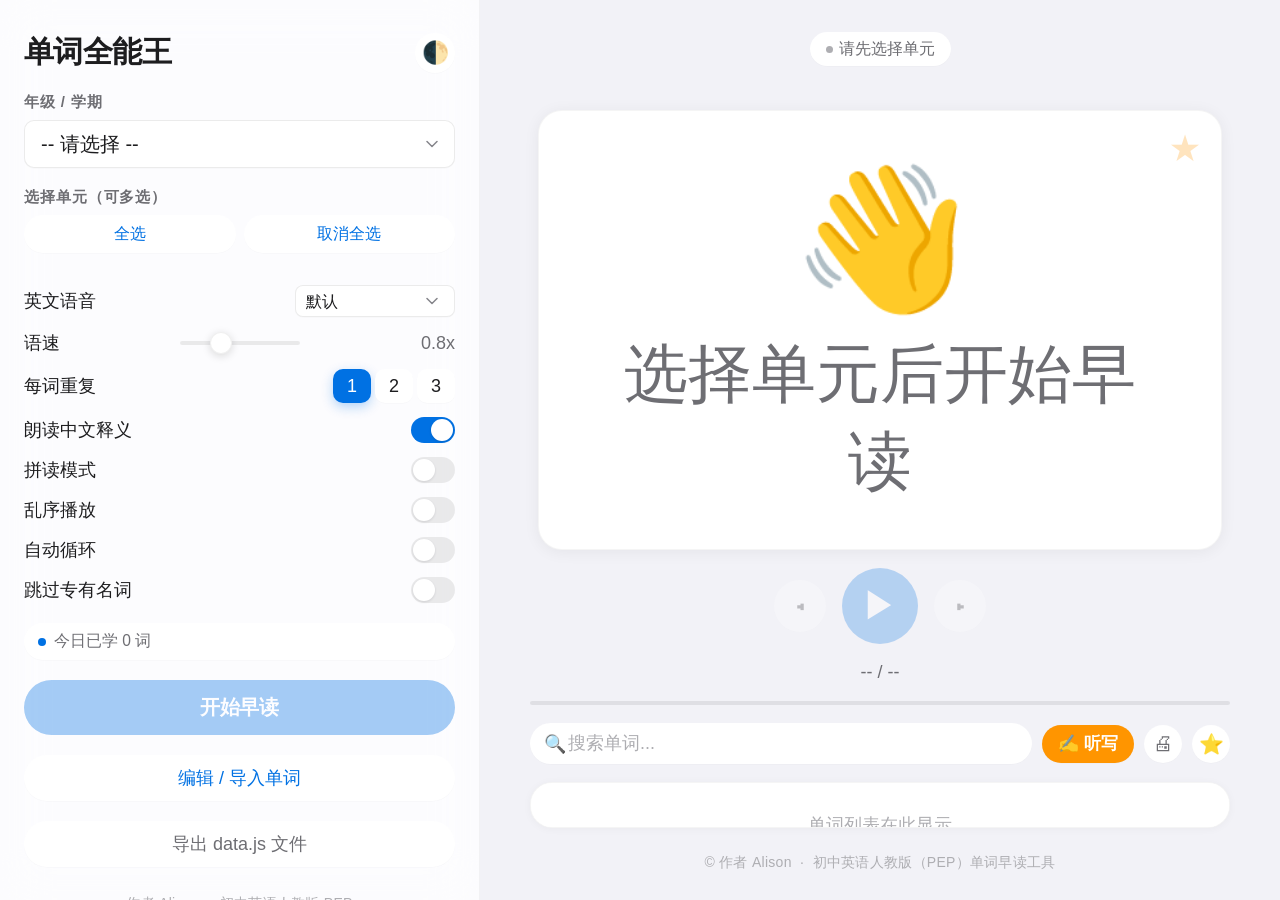
==== index.html @ 59ab0b5f "Rename to 初中英语单词全能王" ====
<!DOCTYPE html>
<html lang="zh-CN">
<head>
<meta charset="UTF-8">
<meta name="viewport" content="width=device-width, initial-scale=1.0">
<title>初中英语单词全能王</title>
<link rel="manifest" href="manifest.json">
<meta name="theme-color" content="#0071e3">
<style>
/* ===== Print Styles ===== */
@media print {
  body { background: #fff !important; font-size: 13px; }
  .sidebar, .controls, .toolbar, .progress-wrap, .progress-text,
  .badge, .hamburger, .toast, .overlay, .mobile-top, .app-footer,
  .card-star, .row-star, .word-phonetic, .unit-info, .prog-mini,
  .dictation-panel { display: none !important; }
  .app { display: block !important; }
  .main { padding: 0 !important; max-height: none !important; overflow-y: visible !important; display: block !important; }
  .word-card { box-shadow: none; border: 2px solid #000; max-width: 100%; padding: 16px 24px; margin-bottom: 10px; }
  .word-card .word-en { font-size: 1.6rem; }
  .word-card .word-zh { font-size: 1rem; }
  .word-list-panel { max-height: none !important; overflow-y: visible !important; box-shadow: none; border: 1px solid #ccc; }
  .word-row { break-inside: avoid; font-size: 0.75rem; padding: 3px 10px; }
}
:root {
  --bg: #f2f2f7;
  --surface: #ffffff;
  --glass: rgba(255,255,255,0.78);
  --text: #1d1d1f;
  --text-secondary: #6e6e73;
  --text-tertiary: #aeaeb2;
  --border: rgba(0,0,0,0.04);
  --border-strong: rgba(0,0,0,0.08);
  --primary: #0071e3;
  --primary-hover: #0066cc;
  --primary-light: #e8f2fd;
  --accent: #ff9500;
  --accent-light: #fff6e8;
  --success: #2ecc71;
  --danger: #ff3b30;
  --shadow-sm: 0 0.5px 1px rgba(0,0,0,0.03);
  --shadow: 0 1px 8px rgba(0,0,0,0.04);
  --shadow-lg: 0 2px 16px rgba(0,0,0,0.06);
  --radius: 22px;
  --radius-sm: 14px;
  --radius-xs: 10px;
  --transition: 0.3s cubic-bezier(0.25, 0, 0, 1);
}
body.dark {
  --bg: #000000;
  --surface: #1c1c1e;
  --glass: rgba(28,28,30,0.82);
  --text: #f5f5f7;
  --text-secondary: #98989d;
  --text-tertiary: #636366;
  --border: rgba(255,255,255,0.06);
  --border-strong: rgba(255,255,255,0.10);
  --primary: #0a84ff;
  --primary-hover: #409cff;
  --primary-light: #0a2840;
  --accent: #ff9f0a;
  --accent-light: #2e2010;
  --shadow-sm: 0 0.5px 1px rgba(0,0,0,0.3);
  --shadow: 0 1px 8px rgba(0,0,0,0.4);
  --shadow-lg: 0 2px 16px rgba(0,0,0,0.5);
}
* { box-sizing: border-box; margin: 0; padding: 0; }
html { font-size: 20px; }
body {
  font-family: -apple-system, BlinkMacSystemFont, "SF Pro Display", "SF Pro Text", "PingFang SC", "Microsoft YaHei", sans-serif;
  background: var(--bg); color: var(--text); min-height: 100vh;
  transition: background var(--transition), color var(--transition);
  -webkit-font-smoothing: antialiased;
}
.app { display: flex; min-height: 100vh; }
.sidebar {
  width: 480px; min-width: 480px;
  background: var(--glass);
  backdrop-filter: blur(24px) saturate(180%);
  -webkit-backdrop-filter: blur(24px) saturate(180%);
  border-right: 1px solid var(--border);
  display: flex; flex-direction: column;
  padding: 32px 24px; gap: 20px;
  overflow-y: auto; max-height: 100vh;
}
.main {
  flex: 1; display: flex; flex-direction: column;
  align-items: center; justify-content: flex-start;
  padding: 32px 40px 28px; gap: 18px;
  overflow-y: auto; max-height: 100vh;
}
.sidebar-header { display: flex; align-items: center; justify-content: space-between; }
.sidebar-header h1 { font-size: 1.5rem; font-weight: 700; letter-spacing: -0.02em; }
.header-btns { display: flex; gap: 8px; }
.icon-btn {
  width: 40px; height: 40px; border: none; border-radius: 50%;
  background: var(--surface); cursor: pointer; font-size: 1.1rem;
  display: flex; align-items: center; justify-content: center;
  transition: all var(--transition); box-shadow: var(--shadow-sm); color: var(--text);
}
.icon-btn:hover { background: var(--bg); transform: scale(1.05); }
.icon-btn:active { transform: scale(0.97); }
.form-group { display: flex; flex-direction: column; gap: 8px; }
.form-label {
  font-size: 0.75rem; font-weight: 600; color: var(--text-secondary);
  text-transform: uppercase; letter-spacing: 0.06em;
}
select {
  width: 100%; padding: 12px 16px; border: 1px solid var(--border-strong);
  border-radius: var(--radius-xs); background: var(--surface); color: var(--text);
  font-size: 1rem; cursor: pointer; transition: all var(--transition);
  appearance: none;
  background-image: url("data:image/svg+xml,%3Csvg width='12' height='8' viewBox='0 0 12 8' fill='none' xmlns='http://www.w3.org/2000/svg'%3E%3Cpath d='M1 1.5l5 5 5-5' stroke='%2386868b' stroke-width='1.5' stroke-linecap='round' stroke-linejoin='round'/%3E%3C/svg%3E");
  background-repeat: no-repeat; background-position: right 16px center;
  box-shadow: var(--shadow-sm);
}
select:focus { outline: none; border-color: var(--primary); box-shadow: 0 0 0 3px var(--primary-light); }
.unit-scroll { max-height: 320px; overflow-y: auto; }
.unit-list-v {
  display: flex; flex-direction: column; gap: 2px; padding: 2px 0;
}
.unit-row {
  display: flex; align-items: center; gap: 10px;
  padding: 9px 12px; border: none; border-radius: var(--radius-xs);
  background: transparent; color: var(--text); font-size: 0.84rem;
  cursor: pointer; transition: all var(--transition);
  user-select: none; line-height: 1.3;
}
.unit-row:hover { background: var(--primary-light); }
.unit-row.selected { background: var(--primary); color: #fff; }
.unit-row .unit-check {
  width: 20px; height: 20px; border-radius: 50%;
  border: 2px solid var(--border-strong); flex-shrink: 0;
  display: flex; align-items: center; justify-content: center;
  font-size: 0.65rem; transition: all var(--transition);
}
.unit-row.selected .unit-check { border-color: #fff; background: rgba(255,255,255,0.25); }
.unit-row .unit-title { flex: 1; line-height: 1.3; }
.unit-row .unit-word-count { font-size: 0.75rem; opacity: 0.6; flex-shrink: 0; white-space: nowrap; }
.chip-actions { display: flex; gap: 8px; }
.chip-actions button {
  flex: 1; padding: 8px 0; border: none; border-radius: 100px;
  background: var(--surface); color: var(--primary); font-size: 0.82rem; font-weight: 500;
  cursor: pointer; transition: all var(--transition); box-shadow: var(--shadow-sm);
}
.chip-actions button:hover { background: var(--primary); color: #fff; }
.settings { display: flex; flex-direction: column; gap: 14px; }
.setting-row { display: flex; align-items: center; justify-content: space-between; }
.setting-label { font-size: 0.9rem; color: var(--text); font-weight: 500; }
.setting-value { font-size: 0.9rem; color: var(--text-secondary); min-width: 32px; text-align: center; }
input[type="range"] {
  -webkit-appearance: none; width: 120px; height: 4px;
  border-radius: 2px; background: var(--border-strong); outline: none;
}
input[type="range"]::-webkit-slider-thumb {
  -webkit-appearance: none; width: 22px; height: 22px; border-radius: 50%;
  background: #fff; cursor: pointer; box-shadow: 0 2px 8px rgba(0,0,0,0.15);
  border: 1px solid rgba(0,0,0,0.06);
}
.toggle-switch { position: relative; width: 44px; height: 26px; flex-shrink: 0; }
.toggle-switch input { opacity: 0; width: 0; height: 0; }
.toggle-slider {
  position: absolute; inset: 0; background: var(--border-strong);
  border-radius: 26px; cursor: pointer; transition: all var(--transition);
}
.toggle-slider::before {
  content: ''; position: absolute; width: 22px; height: 22px; left: 2px; top: 2px;
  background: #fff; border-radius: 50%; transition: all var(--transition);
  box-shadow: 0 1px 3px rgba(0,0,0,0.12);
}
.toggle-switch input:checked + .toggle-slider { background: var(--primary); }
.toggle-switch input:checked + .toggle-slider::before { transform: translateX(18px); }
.repeat-btns { display: flex; gap: 4px; }
.repeat-btns button {
  width: 38px; height: 34px; border: none; border-radius: var(--radius-xs);
  background: var(--surface); color: var(--text); font-size: 0.9rem; font-weight: 500;
  cursor: pointer; transition: all var(--transition); box-shadow: var(--shadow-sm);
}
.repeat-btns button.active { background: var(--primary); color: #fff; box-shadow: 0 4px 12px rgba(0,113,227,0.3); }

.btn-primary {
  width: 100%; padding: 14px 24px; border: none; border-radius: 100px;
  background: var(--primary); color: #fff; font-size: 1rem; font-weight: 600;
  cursor: pointer; transition: all var(--transition); letter-spacing: -0.01em;
}
.btn-primary:hover { background: var(--primary-hover); transform: translateY(-1px); box-shadow: 0 8px 24px rgba(0,113,227,0.3); }
.btn-primary:active { transform: scale(0.98); }
.btn-primary:disabled { opacity: 0.35; cursor: not-allowed; transform: none; box-shadow: none; }
.btn-primary.stop { background: var(--danger); }

.btn-ghost {
  width: 100%; padding: 11px 16px; border: none; border-radius: 100px;
  background: var(--surface); color: var(--primary); font-size: 0.9rem; font-weight: 500;
  cursor: pointer; transition: all var(--transition); box-shadow: var(--shadow-sm);
}
.btn-ghost:hover { background: var(--primary); color: #fff; }

/* ===== Toolbar ===== */
.toolbar {
  width: 100%; max-width: 700px;
  display: flex; gap: 10px; align-items: center;
}
.search-wrap {
  flex: 1; position: relative;
}
.search-wrap input {
  width: 100%; padding: 10px 16px 10px 38px;
  border: none; border-radius: 100px;
  background: var(--surface); color: var(--text); font-size: 0.9rem;
  box-shadow: var(--shadow-sm);
  transition: all var(--transition);
}
.search-wrap input:focus { outline: none; box-shadow: 0 0 0 4px rgba(0,113,227,0.1); }
.search-wrap input::placeholder { color: var(--text-tertiary); }
.search-icon {
  position: absolute; left: 14px; top: 50%; transform: translateY(-50%);
  color: var(--text-tertiary); pointer-events: none; font-size: 0.9rem;
}
.tool-btn {
  width: 38px; height: 38px; border: none; border-radius: 50%;
  background: var(--surface); cursor: pointer; font-size: 1rem;
  display: flex; align-items: center; justify-content: center;
  transition: all var(--transition); box-shadow: var(--shadow-sm); color: var(--text-secondary);
  flex-shrink: 0; position: relative;
}
.tool-btn:hover { color: var(--primary); transform: scale(1.05); }
.tool-btn.active { background: var(--primary); color: #fff; }
.dict-btn-main {
  width: auto !important; padding: 0 16px !important;
  border-radius: 20px !important; font-size: 0.85rem !important;
  font-weight: 600 !important; gap: 4px;
  background: var(--accent) !important; color: #fff !important;
}
.dict-btn-main:hover { opacity: 0.85; transform: scale(1.05); }
.tool-btn .fav-count {
  position: absolute; top: -4px; right: -4px;
  background: var(--accent); color: #fff; font-size: 0.55rem; font-weight: 700;
  width: 16px; height: 16px; border-radius: 50%;
  display: flex; align-items: center; justify-content: center;
}

/* ===== Badge ===== */
.badge {
  display: inline-flex; align-items: center; gap: 6px;
  padding: 6px 16px; border-radius: 100px;
  background: var(--surface); color: var(--text-secondary);
  font-size: 0.82rem; font-weight: 500; box-shadow: var(--shadow-sm);
}
.badge .dot { width: 7px; height: 7px; border-radius: 50%; background: var(--success); }

/* ===== Unit Info ===== */
.unit-info {
  font-size: 0.9rem; color: var(--text-secondary); font-weight: 500;
  text-align: center; padding: 4px 0;
}

/* ===== Progress ===== */
.prog-mini {
  display: flex; align-items: center; gap: 8px; padding: 8px 14px;
  background: var(--surface); border-radius: 100px;
  font-size: 0.78rem; color: var(--text-secondary);
  box-shadow: var(--shadow-sm);
}
.prog-mini .prog-dot { width: 8px; height: 8px; border-radius: 50%; background: var(--primary); flex-shrink: 0; }

/* ===== Dictation ===== */
.dictation-panel { display: none; width: 100%; max-width: 700px; background: var(--surface); border-radius: var(--radius); padding: 24px; box-shadow: var(--shadow); border: 1px solid var(--border); }
.dictation-panel.show { display: block; }
.dict-controls { display: flex; flex-direction: column; gap: 10px; margin-bottom: 14px; }
.dict-ctl-row { display: flex; align-items: center; justify-content: space-between; }
.dict-ctl-row span { font-size: 0.95rem; color: var(--text-secondary); }
.dict-num-btns { display: flex; gap: 4px; }
.dict-num-btns button { padding: 8px 18px; border: 1px solid var(--border-strong); border-radius: 20px; background: var(--surface); color: var(--text); font-size: 0.9rem; cursor: pointer; transition: all var(--transition); }
.dict-num-btns button.active { background: var(--primary); color: #fff; border-color: var(--primary); }
.dict-grid { display: flex; flex-wrap: wrap; gap: 8px; justify-content: center; margin: 12px 0; }
.dict-num { width: 52px; height: 52px; border-radius: 50%; background: var(--bg); display: flex; align-items: center; justify-content: center; font-size: 1.1rem; font-weight: 700; color: var(--text-secondary); border: 2px solid var(--border-strong); transition: all 0.3s ease; }
.dict-num.playing { border-color: var(--primary); background: var(--primary-light); color: var(--primary); animation: dictPulse 1s infinite; }
@keyframes dictPulse { 0%,100% { transform: scale(1); } 50% { transform: scale(1.12); } }
.dict-num.done { border-color: var(--success); background: #e8f5e9; color: var(--success); }
.dict-answers { margin-top: 12px; text-align: left; }
.dict-answers h4 { font-size: 1.5rem; margin-bottom: 10px; }
.dict-answer-row { display: flex; align-items: center; gap: 16px; padding: 12px 0; border-bottom: 1px solid var(--border); }
.dict-answer-row .num { color: var(--text-secondary); font-weight: 700; width: 50px; font-size: 1.4rem; }
.dict-answer-row .en { flex: 1; font-weight: 700; font-size: 1.8rem; }
.dict-answer-row .zh { color: var(--text-secondary); font-size: 1.4rem; }
.dict-answer-row .cnt { font-size: 0.85rem; color: var(--text-tertiary); }

/* ===== Word Card ===== */
.word-card {
  background: var(--surface); border-radius: 24px;
  padding: 44px 56px; text-align: center;
  box-shadow: var(--shadow-lg);
  transition: all 0.35s cubic-bezier(0.25,0.1,0.25,1);
  min-width: 340px; max-width: 95%; width: fit-content; width: -moz-fit-content;
  border: 1px solid var(--border); position: relative;
  margin: 0 auto;
}
.word-card.active { border-color: var(--primary); box-shadow: 0 0 0 12px var(--primary-light),var(--shadow-lg); }
.word-card .word-en {
  font-size: clamp(3.5rem,12vw,7rem); font-weight: 700;
  color: var(--text); letter-spacing: -0.02em; line-height: 1.2;
  overflow-wrap: break-word; word-break: break-word;
}
.word-card .word-phonetic {
  font-size: 1.3rem; color: var(--text-tertiary);
  margin-top: 4px; font-weight: 400;
  transition: all 0.3s ease;
}
.word-card .word-zh {
  font-size: clamp(1.8rem,6vw,3.2rem); color: var(--text-secondary);
  margin-top: 8px; font-weight: 400;
  transition: all 0.3s ease;
}
.word-card .word-zh.hidden-zh { color: transparent; background: var(--border-strong); border-radius: 12px; user-select: none; cursor: pointer; min-width: 3em; display: inline-block; }
.word-card .card-star {
  position: absolute; top: 16px; right: 20px;
  background: none; border: none; font-size: 1.6rem; cursor: pointer;
  transition: all var(--transition); opacity: 0.25; color: var(--accent);
}
.word-card .card-star:hover { opacity: 0.7; transform: scale(1.15); }
.word-card .card-star.faved { opacity: 1; }

/* ===== Controls ===== */
.controls { display: flex; align-items: center; gap: 16px; }
.ctrl-btn {
  width: 52px; height: 52px; border: none; border-radius: 50%;
  background: var(--surface); color: var(--text); font-size: 1.3rem;
  cursor: pointer; display: flex; align-items: center; justify-content: center;
  transition: all var(--transition); box-shadow: var(--shadow);
}
.ctrl-btn:hover { transform: scale(1.06); box-shadow: var(--shadow-lg); }
.ctrl-btn:active { transform: scale(0.95); }
.ctrl-btn.play-btn {
  width: 76px; height: 76px; font-size: 1.8rem;
  background: var(--primary); color: #fff;
}
.ctrl-btn.play-btn:hover { background: var(--primary-hover); }
.ctrl-btn.play-btn.pause { background: var(--accent); }
.ctrl-btn:disabled { opacity: 0.25; cursor: not-allowed; transform: none; box-shadow: var(--shadow-sm); }
.progress-text { font-size: 0.9rem; color: var(--text-secondary); font-weight: 500; }

.progress-wrap { width: 100%; max-width: 700px; }
.progress-track { width: 100%; height: 4px; background: var(--border-strong); border-radius: 2px; overflow: hidden; }
.progress-fill { height: 100%; background: var(--primary); border-radius: 2px; transition: width 0.3s ease; }

/* ===== Word List ===== */
.word-list-panel {
  width: 100%; max-width: 700px; max-height: 300px; overflow-y: auto;
  background: var(--surface); border-radius: var(--radius);
  padding: 6px 0; box-shadow: var(--shadow); border: 1px solid var(--border);
}
.word-list-panel::-webkit-scrollbar { width: 5px; }
.word-list-panel::-webkit-scrollbar-thumb { background: var(--border-strong); border-radius: 3px; }
.word-row {
  display: flex; align-items: center; gap: 8px;
  padding: 9px 16px; margin: 1px 8px;
  cursor: pointer; border-radius: var(--radius-xs);
  transition: all 0.15s ease; font-size: 0.95rem;
}
.word-row:hover { background: rgba(0,113,227,0.04); }
.word-row.current { background: var(--accent-light); font-weight: 600; }
.word-row.played { color: var(--success); }
.word-row .idx { color: var(--text-tertiary); font-size: 0.78rem; width: 26px; flex-shrink: 0; font-weight: 500; }
.word-row .wen { flex: 1; font-size: 1rem; }
.word-row .wzh { color: var(--text-secondary); font-size: 0.85rem; transition: all 0.2s ease; }
.word-row .wzh.zh-hidden { color: transparent; background: var(--border-strong); border-radius: 8px; user-select: none; min-width: 2em; }
.word-row .row-star {
  background: none; border: none; font-size: 0.95rem; cursor: pointer;
  transition: all var(--transition); opacity: 0.15; color: var(--accent);
  flex-shrink: 0; padding: 2px;
}
.word-row .row-star:hover { opacity: 0.7; transform: scale(1.2); }
.word-row .row-star.faved { opacity: 1; }
.empty-state { color: var(--text-tertiary); text-align: center; padding: 24px; font-size: 0.9rem; }

/* ===== Footer ===== */
.app-footer { text-align: center; padding: 8px 0 0; font-size: 0.7rem; color: var(--text-tertiary); letter-spacing: 0.02em; }
.app-footer a { color: var(--primary); text-decoration: none; }

/* ===== Modal ===== */
.modal-overlay {
  display: none; position: fixed; inset: 0;
  background: rgba(0,0,0,0.35); backdrop-filter: blur(8px);
  -webkit-backdrop-filter: blur(8px); z-index: 200;
  align-items: center; justify-content: center;
}
.modal-overlay.show { display: flex; }
.modal-box {
  background: var(--surface); border-radius: 24px; padding: 36px;
  width: 92%; max-width: 600px; max-height: 85vh;
  display: flex; flex-direction: column; gap: 20px;
  box-shadow: 0 24px 80px rgba(0,0,0,0.15); overflow-y: auto;
  border: 1px solid var(--border);
}
.modal-box h2 { font-size: 1.3rem; font-weight: 700; letter-spacing: -0.01em; }
.modal-box .hint { font-size: 0.85rem; color: var(--text-secondary); line-height: 1.7; background: var(--bg); padding: 14px 18px; border-radius: var(--radius-sm); }
.modal-box .hint code { background: var(--surface); padding: 2px 8px; border-radius: 6px; font-size: 0.85rem; font-family: "SF Mono","Consolas",monospace; }
.modal-box textarea {
  width: 100%; min-height: 200px; padding: 16px;
  border: 1px solid var(--border-strong); border-radius: var(--radius-sm);
  background: var(--bg); color: var(--text); font-size: 1rem;
  font-family: "SF Mono","Consolas",monospace; line-height: 1.8; resize: vertical;
}
.modal-box textarea:focus { outline: none; border-color: var(--primary); box-shadow: 0 0 0 4px rgba(0,113,227,0.08); }
.modal-actions { display: flex; gap: 10px; justify-content: flex-end; }
.modal-actions button {
  padding: 10px 20px; border: none; border-radius: 100px;
  background: var(--surface); color: var(--text); font-size: 0.9rem; font-weight: 500;
  cursor: pointer; transition: all var(--transition); box-shadow: var(--shadow-sm);
}
.modal-actions button:hover { background: var(--bg); }
.modal-actions button.primary { background: var(--primary); color: #fff; }
.modal-actions button.primary:hover { background: var(--primary-hover); }
.modal-actions button.danger { color: var(--danger); }
.modal-actions button.danger:hover { background: #fff0ef; }

.toast {
  position: fixed; bottom: 44px; left: 50%; transform: translateX(-50%);
  padding: 12px 28px; background: var(--text); color: var(--bg);
  border-radius: 100px; font-size: 0.92rem; font-weight: 500;
  opacity: 0; pointer-events: none; transition: opacity 0.35s ease;
  z-index: 300; box-shadow: 0 8px 32px rgba(0,0,0,0.18);
}
.toast.show { opacity: 1; }

/* ===== Mobile ===== */
.mobile-top { display: none; padding: 12px 16px; align-items: center; justify-content: space-between; background: var(--glass); backdrop-filter: blur(20px); -webkit-backdrop-filter: blur(20px); border-bottom: 1px solid var(--border); position: sticky; top: 0; z-index: 60; }
.mobile-top h1 { font-size: 1.2rem; font-weight: 700; }
.hamburger { width: 44px; height: 44px; border: none; border-radius: 50%; background: var(--surface); font-size: 1.3rem; cursor: pointer; align-items: center; justify-content: center; box-shadow: var(--shadow-sm); display: none; }
.overlay { display: none; position: fixed; inset: 0; background: rgba(0,0,0,0.3); z-index: 50; }
.overlay.show { display: block; }

@media (max-width: 1024px) {
  html { font-size: 16px; }
  .app { flex-direction: column; }
  .sidebar { position: fixed !important; left: -105% !important; top: 0; bottom: 0; z-index: 100; width: 300px; min-width: 300px; transition: left 0.35s cubic-bezier(0.25,0.1,0.25,1); box-shadow: var(--shadow-lg); overflow-y: auto; }
  .sidebar.open { left: 0 !important; }
  .mobile-top { display: flex !important; }
  .hamburger { display: flex !important; }
  .main { padding: 10px 8px 16px; gap: 8px; max-height: none; overflow-y: visible; width: 100%; }
  .unit-scroll { max-height: 180px; }
  .word-card { padding: 20px 16px; border-radius: 16px; min-width: auto; max-width: 100%; }
  .word-card .word-en { font-size: clamp(2.2rem,10vw,3.5rem); }
  .word-card .word-phonetic { font-size: 0.9rem; }
  .word-card .word-zh { font-size: clamp(1rem,5vw,1.5rem); }
  .word-list-panel { max-height: 160px; }
  .controls { gap: 10px; }
  .ctrl-btn.play-btn { width: 52px; height: 52px; font-size: 1.3rem; }
  .ctrl-btn { width: 38px; height: 38px; font-size: 1rem; }
  .toolbar { flex-wrap: wrap; gap: 6px; }
  .search-wrap { flex: 1 1 100%; }
  .dict-btn-main { font-size: 0.75rem !important; padding: 0 10px !important; }
  .dictation-panel { padding: 16px; }
  .dict-ctl-row { flex-wrap: wrap; gap: 6px; }
  .dict-answer-row { font-size: 0.95rem; padding: 8px 0; }
  .dict-answer-row .en { font-size: 1.1rem; }
  .dict-answer-row .zh { font-size: 0.9rem; }
  .unit-info { font-size: 0.75rem; }
  .prog-mini { font-size: 0.75rem; }
}
</style>
</head>
<body>

<div class="app">
  <div class="mobile-top"><button class="hamburger" id="hamburger">☰</button><h1>单词全能王</h1><div class="header-btns"><button class="icon-btn" id="themeBtnM" title="主题">🌓</button></div></div>
  <div class="overlay" id="overlay"></div>

  <!-- ===== Sidebar ===== -->
  <aside class="sidebar" id="sidebar">
    <div class="sidebar-header"><h1>单词全能王</h1><div class="header-btns"><button class="icon-btn" id="themeBtn" title="深色/浅色">🌓</button></div></div>

    <div class="form-group">
      <span class="form-label">年级 / 学期</span>
      <select id="gradeSelect"><option value="">-- 请选择 --</option></select>
    </div>

    <div class="form-group">
      <span class="form-label">选择单元（可多选）</span>
      <div class="chip-actions"><button id="btnSelectAll">全选</button><button id="btnDeselectAll">取消全选</button></div>
      <div class="unit-scroll"><div class="unit-list-v" id="unitList"></div></div>
    </div>

    <div class="settings">
      <div class="setting-row"><span class="setting-label">英文语音</span><select id="voiceSelect" style="width:160px;padding:6px 10px;font-size:0.82rem;border-radius:8px;"><option value="">默认</option></select></div>
      <div class="setting-row"><span class="setting-label">语速</span><input type="range" id="speedSlider" min="0.5" max="1.5" step="0.1" value="0.8"><span class="setting-value" id="speedLabel">0.8x</span></div>
      <div class="setting-row"><span class="setting-label">每词重复</span><div class="repeat-btns"><button data-r="1" class="active">1</button><button data-r="2">2</button><button data-r="3">3</button></div></div>
      <div class="setting-row"><span class="setting-label">朗读中文释义</span><label class="toggle-switch"><input type="checkbox" id="speakChinese" checked><span class="toggle-slider"></span></label></div>
      <div class="setting-row"><span class="setting-label">拼读模式</span><label class="toggle-switch"><input type="checkbox" id="spellMode"><span class="toggle-slider"></span></label></div>
      <div class="setting-row"><span class="setting-label">乱序播放</span><label class="toggle-switch"><input type="checkbox" id="shuffleMode"><span class="toggle-slider"></span></label></div>
      <div class="setting-row"><span class="setting-label">自动循环</span><label class="toggle-switch"><input type="checkbox" id="autoLoop"><span class="toggle-slider"></span></label></div>
      <div class="setting-row"><span class="setting-label">跳过专有名词</span><label class="toggle-switch"><input type="checkbox" id="skipProper"><span class="toggle-slider"></span></label></div>
    </div>

    <div class="prog-mini" id="progMini">
      <span class="prog-dot"></span>
      <span id="progMiniText">今日已学 0 词</span>
    </div>

    <button class="btn-primary" id="btnStart" disabled>开始早读</button>
    <button class="btn-ghost" id="btnImport">编辑 / 导入单词</button>
    <button class="btn-ghost" id="btnExport" style="color:var(--text-secondary)">导出 data.js 文件</button>
    <div class="app-footer">作者 Alison &nbsp;·&nbsp; 初中英语人教版 PEP</div>
  </aside>

  <!-- ===== Main ===== -->
  <main class="main">
    <div class="badge" id="wordCountBadge"><span class="dot" style="background:var(--text-tertiary)"></span> 请先选择单元</div>

    <div class="unit-info" id="unitInfo"></div>

    <div class="word-card" id="wordCard">
      <button class="card-star" id="cardStar" title="收藏">&#9733;</button>
      <div class="word-en">👋</div>
      <div class="word-phonetic" id="wordPhonetic"></div>
      <div class="word-zh" id="wordZh">选择单元后开始早读</div>
    </div>

    <div class="controls">
      <button class="ctrl-btn" id="btnPrev" disabled title="上一个 (←)">◂</button>
      <button class="ctrl-btn play-btn" id="btnPlay" disabled title="播放/暂停 (空格)">▶</button>
      <button class="ctrl-btn" id="btnNext" disabled title="下一个 (→)">▸</button>
    </div>

    <div class="progress-text" id="progressText">-- / --</div>
    <div class="progress-wrap"><div class="progress-track"><div class="progress-fill" id="progressBar" style="width:0%"></div></div></div>

    <!-- Toolbar -->
    <div class="toolbar">
      <div class="search-wrap">
        <span class="search-icon">🔍</span>
        <input type="text" id="searchInput" placeholder="搜索单词...">
      </div>
      <button class="tool-btn dict-btn-main" id="btnDictation" title="听写模式">✍️ 听写</button>
      <button class="tool-btn" id="btnPrint" title="打印单词表">🖨</button>
      <button class="tool-btn" id="btnFavFilter" title="只看收藏"><span>⭐</span><span class="fav-count" id="favCountBadge" style="display:none">0</span></button>
    </div>

    <div class="word-list-panel" id="wordListPanel">
      <div class="empty-state">单词列表在此显示</div>
    </div>

    <div class="dictation-panel" id="dictationPanel">
      <div style="display:flex;align-items:center;justify-content:space-between;margin-bottom:14px">
        <h3 style="margin:0">✍️ 听写模式</h3>
        <button class="icon-btn" id="btnDictClose" title="关闭" style="width:32px;height:32px;font-size:0.9rem">✕</button>
      </div>
      <div class="dict-controls">
        <div class="dict-ctl-row">
          <span>单词数量</span>
          <div class="dict-num-btns">
            <button data-n="10">10</button>
            <button data-n="15" class="active">15</button>
            <button data-n="20">20</button>
          </div>
        </div>
        <div class="dict-ctl-row">
          <span>选词模式</span>
          <div class="dict-num-btns">
            <button data-mode="seq">按顺序</button>
            <button data-mode="random" class="active">随机</button>
          </div>
        </div>
        <div class="dict-ctl-row">
          <label style="display:flex;align-items:center;gap:8px;cursor:pointer;font-size:0.95rem">
            <input type="checkbox" id="dictStarOnly" style="width:18px;height:18px">
            <span>只听取星标单词</span>
          </label>
          <label style="display:flex;align-items:center;gap:8px;cursor:pointer;font-size:0.95rem">
            <input type="checkbox" id="dictPhraseOnly" style="width:18px;height:18px">
            <span>只听写短语（跳过单词和专有名词）</span>
          </label>
        </div>
      </div>
      <p style="color:var(--text-secondary);font-size:1rem;text-align:center" id="dictStatus">准备听写，随机抽取 15 个单词</p>
      <div class="dict-grid" id="dictGrid"></div>
      <div class="dict-answers" id="dictAnswers" style="display:none"></div>
      <div style="margin-top:14px;display:flex;gap:10px;justify-content:center">
        <button class="btn-primary" id="btnDictStart" style="width:auto;padding:10px 32px">开始听写</button>
        <button class="btn-ghost" id="btnDictReveal" style="width:auto;display:none">显示答案</button>
      </div>
    </div>

    <div class="app-footer">&copy; 作者 Alison &nbsp;·&nbsp; 初中英语人教版（PEP）单词早读工具</div>
  </main>
</div>

<!-- Import Modal -->
<div class="modal-overlay" id="importModalOverlay">
  <div class="modal-box">
    <h2>✏️ 编辑 / 导入单词</h2>
    <div class="form-group"><span class="form-label">目标单元</span><select id="importUnitSelect"><option value="">-- 请先选择年级 --</option></select></div>
    <div class="hint">每行一个单词，格式：<code>英文 | 中文</code><br>支持 Tab 分隔（从 Excel 直接粘贴）</div>
    <textarea id="importTextarea" placeholder="apple | 苹果&#10;book | 书&#10;cat | 猫"></textarea>
    <div class="modal-actions">
      <button class="danger" id="btnImportClear">清空本单元</button>
      <div style="flex:1"></div>
      <button id="btnImportExport">导出 data.js</button>
      <button id="btnImportCancel">取消</button>
      <button class="primary" id="btnImportSave">保存</button>
    </div>
  </div>
</div>

<div class="toast" id="toast"></div>

<script>
// ============================================================
//  初中英语人教版（2024新版PEP）单词数据
//  七年级上/下 + 八年级上/下 + 九年级上/下 = 2024-2026新版教材
//  部分单元的单词仍需根据教材补充完善
// ============================================================

const VOCAB_DATA = {

  // ========== 七年级上（2024新版）==========
  "七年级上": {
    "Starter Unit 1": {
      title: "Starter Unit 1 Hello!",
      words: [
        { en: "hello", zh: "你好；喂", phonetic: "/hʌlˈoʊ/" },
        { en: "how", zh: "怎样；如何", phonetic: "/hˈaʊ/" },
        { en: "do", zh: "用于构成否定句和疑问句；做；干", phonetic: "/dˈuː/" },
        { en: "you", zh: "你；您；你们", phonetic: "/jˈuː/" },
        { en: "people", zh: "人；人们", phonetic: "/pˈiːpʌl/" },
        { en: "hi", zh: "嗨；喂", phonetic: "/hˈaɪ/" },
        { en: "good", zh: "好的", phonetic: "/ɡˈʊd/" },
        { en: "morning", zh: "早晨；上午", phonetic: "/mˈɔːɹnɪŋ/" },
        { en: "and", zh: "和；又", phonetic: "/ʌnd/" },
        { en: "Ms", zh: "（用于女子的姓氏或姓名前，不指明婚否）女士", phonetic: "/mˈɪz/" },
        { en: "class", zh: "班级；课", phonetic: "/klˈæs/" },
        { en: "my", zh: "我的", phonetic: "/mˈaɪ/" },
        { en: "name", zh: "名字；名称", phonetic: "/nˈeɪm/" },
        { en: "is", zh: "是", phonetic: "/ˈɪz/" },
        { en: "over", zh: "结束的；在或到某处；在……上面", phonetic: "/ˈoʊvɜːr/" },
        { en: "are", zh: "是", phonetic: "/ˈɑːɹ/" },
        { en: "nice", zh: "令人愉快的；宜人的", phonetic: "/nˈaɪs/" },
        { en: "to", zh: "常用于原形动词之前，表示该动词为不定式；朝；至", phonetic: "/tˈuː/" },
        { en: "meet", zh: "遇见；相逢", phonetic: "/mˈiːt/" },
        { en: "may", zh: "可以；可能", phonetic: "/mˈeɪ/" },
        { en: "I", zh: "我", phonetic: "/ˈaɪ/" },
        { en: "have", zh: "有", phonetic: "/hˈæv/" },
        { en: "can", zh: "能；会", phonetic: "/kˈæn/" },
        { en: "call", zh: "把……叫做；（给……）打电话；呼唤", phonetic: "/kˈɔːl/" },
        { en: "me", zh: "（I的宾格）我", phonetic: "/mˈiː/" },
        { en: "too", zh: "也；又；太", phonetic: "/tˈuː/" },
        { en: "am", zh: "是", phonetic: "/ˈæm/" },
        { en: "fine", zh: "健康的；美好的", phonetic: "/fˈaɪn/" },
        { en: "thank", zh: "感谢；谢谢", phonetic: "/θˈæŋk/" },
        { en: "great", zh: "美妙的；伟大的", phonetic: "/ɡɹˈeɪt/" },
        { en: "that", zh: "那；那个", phonetic: "/ðˈæt/" },
        { en: "the", zh: "指已提到或易领会到的人或事物", phonetic: "/ðʌ/" },
        { en: "goodbye", zh: "再见；再会", phonetic: "/ɡˌʊdbˈaɪ/" },
        { en: "what", zh: "什么", phonetic: "/wˈʌt/" },
        { en: "your", zh: "你的；您的；你们的", phonetic: "/jˈɔːɹ/" },
        { en: "where", zh: "在哪里；到哪里", phonetic: "/wˈeɹ/" },
        { en: "here", zh: "在这里", phonetic: "/hˈiːɹ/" },
        { en: "a", zh: "（用于单数可数名词前，表示未曾提到的）一（人、事、物）", phonetic: "/ʌ/" },
        { en: "let", zh: "允许；让", phonetic: "/lˈet/" },
        { en: "us", zh: "（we的宾格）我们", phonetic: "/ˈʌs/" },
        { en: "go", zh: "去；走", phonetic: "/ɡˈoʊ/" },
        { en: "bye", zh: "（=goodbye）再见", phonetic: "/bˈaɪ/" },
        { en: "it", zh: "它", phonetic: "/ˈɪt/" },
        { en: "time", zh: "时间", phonetic: "/tˈaɪm/" },
        { en: "for", zh: "为了；给；对", phonetic: "/fˈɔːɹ/" },
      ]
    },
    "Starter Unit 2": {
      title: "Starter Unit 2 Keep Tidy!",
      words: [
        { en: "keep", zh: "（使）保持；保留", phonetic: "/kˈiːp/" },
        { en: "tidy", zh: "整洁的；井井有条的", phonetic: "/tˈaɪdiː/" },
        { en: "in", zh: "在……里；表示某事完成或发生的方式", phonetic: "/ɪn/" },
        { en: "schoolbag", zh: "书包" },
        { en: "cap", zh: "（无帽边或有帽舌的）帽子；棒球帽", phonetic: "/kˈæp/" },
        { en: "ruler", zh: "尺；直尺", phonetic: "/ɹˈuːlɜːr/" },
        { en: "pencil", zh: "铅笔", phonetic: "/pˈensʌl/" },
        { en: "red", zh: "红色（的）", phonetic: "/ɹˈed/" },
        { en: "green", zh: "绿色（的）", phonetic: "/ɡɹˈiːn/" },
        { en: "blue", zh: "蓝色（的）", phonetic: "/blˈuː/" },
        { en: "yellow", zh: "黄色（的）", phonetic: "/jˈeloʊ/" },
        { en: "orange", zh: "橙红色（的）；橘黄色（的）；橙子；柑橘", phonetic: "/ˈɔːɹʌndʒ/" },
        { en: "black", zh: "黑色（的）", phonetic: "/blˈæk/" },
        { en: "white", zh: "白色（的）", phonetic: "/wˈaɪt/" },
        { en: "brown", zh: "棕色（的）；褐色（的）", phonetic: "/bɹˈaʊn/" },
        { en: "colour", zh: "（=color）颜色", phonetic: "/kˈʌlɜːr/" },
        { en: "they", zh: "他（她、它）们", phonetic: "/ðˈeɪ/" },
        { en: "bicycle", zh: "（=bike）自行车；脚踏车", phonetic: "/bˈaɪsɪkʌl/" },
        { en: "trousers", zh: "（pl.）裤子", phonetic: "/tɹˈaʊzɜːrz/" },
        { en: "put", zh: "放", phonetic: "/pˈʊt/" },
        { en: "bed", zh: "床", phonetic: "/bˈed/" },
        { en: "desk", zh: "书桌", phonetic: "/dˈesk/" },
        { en: "chair", zh: "椅子", phonetic: "/tʃˈeɹ/" },
        { en: "cat", zh: "猫", phonetic: "/kˈæt/" },
        { en: "shoe", zh: "鞋", phonetic: "/ʃˈuː/" },
        { en: "box", zh: "箱；盒；方框", phonetic: "/bˈɑːks/" },
        { en: "pair", zh: "一双；一对", phonetic: "/pˈeɹ/" },
        { en: "of", zh: "属于（某人）；关于（某人）", phonetic: "/ˈʌv/" },
        { en: "on", zh: "在……上", phonetic: "/ˈɑːn/" },
        { en: "under", zh: "在……下", phonetic: "/ˈʌndɜːr/" },
        { en: "mum", zh: "（=mom）妈妈", phonetic: "/mˈʌm/" },
        { en: "find", zh: "找到；发现", phonetic: "/fˈaɪnd/" },
        { en: "not", zh: "不；没有", phonetic: "/nˈɑːt/" },
        { en: "new", zh: "新的；刚出现的", phonetic: "/nˈuː/" },
        { en: "no", zh: "不；不要；没有；不是", phonetic: "/nˈoʊ/" },
        { en: "room", zh: "房间", phonetic: "/ɹˈuːm/" },
        { en: "OK", zh: "可以（的）", phonetic: "/ˈoʊkˈeɪ/" },
        { en: "sorry", zh: "抱歉的；惋惜的", phonetic: "/sˈɑːɹiː/" },
        { en: "dad", zh: "爸爸", phonetic: "/dˈæd/" },
        { en: "glasses", zh: "（pl.）眼镜", phonetic: "/ɡlˈæsʌz/" },
        { en: "see", zh: "看见", phonetic: "/sˈiː/" },
        { en: "them", zh: "（they的宾格）他（她、它）们", phonetic: "/ðˈem/" },
        { en: "wait", zh: "等待；等候", phonetic: "/wˈeɪt/" },
        { en: "minute", zh: "分；分钟", phonetic: "/mˈɪnʌt/" },
        { en: "now", zh: "现在；目前", phonetic: "/nˈaʊ/" },
        { en: "head", zh: "头", phonetic: "/hˈed/" },
        { en: "welcome", zh: "受欢迎的；欢迎", phonetic: "/wˈelkʌm/" },
        { en: "her", zh: "她的", phonetic: "/hˈɜːr/" },
        { en: "nose", zh: "鼻子", phonetic: "/nˈoʊz/" },
      ]
    },
    "Starter Unit 3": {
      title: "Starter Unit 3 Welcome!",
      words: [
        { en: "these", zh: "这些", phonetic: "/ðˈiːz/" },
        { en: "plant", zh: "植物；种植", phonetic: "/plˈænt/" },
        { en: "baby", zh: "动物幼崽；婴儿", phonetic: "/bˈeɪbiː/" },
        { en: "chicken", zh: "鸡；鸡肉", phonetic: "/tʃˈɪkʌn/" },
        { en: "dog", zh: "狗", phonetic: "/dˈɔːɡ/" },
        { en: "rabbit", zh: "兔子", phonetic: "/ɹˈæbʌt/" },
        { en: "tomato", zh: "西红柿", phonetic: "/tʌmˈeɪtˌoʊ/" },
        { en: "flower", zh: "花", phonetic: "/flˈaʊɜːr/" },
        { en: "apple", zh: "苹果", phonetic: "/ˈæpʌl/" },
        { en: "tree", zh: "树", phonetic: "/tɹˈiː/" },
        { en: "this", zh: "这；这个", phonetic: "/ðˈɪs/" },
        { en: "those", zh: "那些", phonetic: "/ðˈoʊz/" },
        { en: "animal", zh: "动物", phonetic: "/ˈænʌmʌl/" },
        { en: "duck", zh: "鸭子", phonetic: "/dˈʌk/" },
        { en: "potato", zh: "土豆", phonetic: "/pʌtˈeɪtˌoʊ/" },
        { en: "many", zh: "许多", phonetic: "/mˈeniː/" },
        { en: "grandparent", zh: "祖父（母）；外祖父（母）", phonetic: "/ɡɹˈændpˌeɹʌnt/" },
        { en: "farm", zh: "农场", phonetic: "/fˈɑːɹm/" },
        { en: "cow", zh: "奶牛", phonetic: "/kˈaʊ/" },
        { en: "small", zh: "小的", phonetic: "/smˈɔːl/" },
        { en: "lake", zh: "湖", phonetic: "/lˈeɪk/" },
        { en: "house", zh: "房子", phonetic: "/hˈaʊs/" },
        { en: "horse", zh: "马", phonetic: "/hˈɔːɹs/" },
        { en: "sheep", zh: "羊；绵羊", phonetic: "/ʃˈiːp/" },
        { en: "big", zh: "大的", phonetic: "/bˈɪɡ/" },
        { en: "look", zh: "看", phonetic: "/lˈʊk/" },
        { en: "uncle", zh: "舅父；叔父；伯父；姑父；姨父", phonetic: "/ˈʌŋkʌl/" },
        { en: "kind", zh: "种类；体贴的；亲切的", phonetic: "/kˈaɪnd/" },
        { en: "he", zh: "他", phonetic: "/hˈiː/" },
        { en: "pig", zh: "猪", phonetic: "/pˈɪɡ/" },
        { en: "there", zh: "在那里", phonetic: "/ðˈeɹ/" },
        { en: "behind", zh: "在……的后面", phonetic: "/bɪhˈaɪnd/" },
        { en: "home", zh: "家", phonetic: "/hˈoʊm/" },
        { en: "beautiful", zh: "美丽的", phonetic: "/bjˈuːtʌfʌl/" },
        { en: "like", zh: "喜欢", phonetic: "/lˈaɪk/" },
        { en: "his", zh: "他的", phonetic: "/hˈɪz/" },
        { en: "at", zh: "向；朝；在（某处、某时间或时刻）", phonetic: "/ˈæt/" },
      ]
    },
    "Unit 1": {
      title: "Unit 1 You and Me",
      words: [
        { en: "we", zh: "我们", phonetic: "/wˈiː/" },
        { en: "make", zh: "使成为；制造", phonetic: "/mˈeɪk/" },
        { en: "friend", zh: "朋友", phonetic: "/fɹˈend/" },
        { en: "get", zh: "去取（或带来）；得到", phonetic: "/ɡˈet/" },
        { en: "know", zh: "知道", phonetic: "/nˈoʊ/" },
        { en: "old", zh: "老的；旧的", phonetic: "/ˈoʊld/" },
        { en: "from", zh: "从……来；从……开始", phonetic: "/fɹˈʌm/" },
        { en: "last", zh: "最后的；末尾的", phonetic: "/lˈæst/" },
        { en: "year", zh: "年", phonetic: "/jˈɪɹ/" },
        { en: "yes", zh: "是的；可以", phonetic: "/jˈes/" },
        { en: "Mr", zh: "（用于男子的姓氏或姓名前）先生", phonetic: "/mˈɪstɜːr/" },
        { en: "our", zh: "我们的", phonetic: "/ˈaʊɜːr/" },
        { en: "English", zh: "英语；英格兰人；英语的；英格兰的", phonetic: "/ˈɪŋɡlɪʃ/" },
        { en: "teacher", zh: "教师", phonetic: "/tˈiːtʃɜːr/" },
        { en: "which", zh: "哪一个；哪一些", phonetic: "/wˈɪtʃ/" },
        { en: "who", zh: "谁；什么人", phonetic: "/hˈuː/" },
        { en: "job", zh: "工作", phonetic: "/dʒˈɑːb/" },
        { en: "she", zh: "她", phonetic: "/ʃˈiː/" },
        { en: "favourite", zh: "（=favorite）最喜欢的；最爱的", phonetic: "/fˈeɪvɜːrɪt/" },
        { en: "pet", zh: "宠物", phonetic: "/pˈet/" },
        { en: "very", zh: "很；非常", phonetic: "/vˈeɹiː/" },
        { en: "much", zh: "许多；大量；多少", phonetic: "/mˈʌtʃ/" },
        { en: "cute", zh: "可爱的", phonetic: "/kjˈuːt/" },
        { en: "school", zh: "学校", phonetic: "/skˈuːl/" },
        { en: "China", zh: "中国", phonetic: "/tʃˈaɪnʌ/" },
        { en: "panda", zh: "熊猫", phonetic: "/pˈændʌ/" },
        { en: "hot", zh: "热的；炎热的", phonetic: "/hˈɑːt/" },
        { en: "also", zh: "也；而且", phonetic: "/ˈɔːlsoʊ/" },
        { en: "live", zh: "居住；生活", phonetic: "/lˈaɪv/" },
        { en: "with", zh: "和……在一起；带有；使用", phonetic: "/wˈɪð/" },
        { en: "parent", zh: "父（母）亲", phonetic: "/pˈeɹʌnt/" },
        { en: "Chinese", zh: "中国人；汉语；中国的", phonetic: "/tʃaɪnˈiːz/" },
        { en: "food", zh: "食物", phonetic: "/fˈuːd/" },
        { en: "lot", zh: "大量；许多", phonetic: "/lˈɑːt/" },
        { en: "about", zh: "关于；大约", phonetic: "/ʌbˈaʊt/" },
        { en: "hour", zh: "小时", phonetic: "/ˈaʊɜːr/" },
        { en: "ago", zh: "以前", phonetic: "/ʌɡˈoʊ/" },
        { en: "family", zh: "家庭", phonetic: "/fˈæmʌliː/" },
        { en: "bird", zh: "鸟", phonetic: "/bˈɜːrd/" },
        { en: "speak", zh: "说（某种语言）；说话", phonetic: "/spˈiːk/" },
        { en: "some", zh: "一些；某些；有些；有的", phonetic: "/sˈʌm/" },
        { en: "sport", zh: "运动", phonetic: "/spˈɔːɹt/" },
        { en: "often", zh: "时常；常常", phonetic: "/ˈɔːfʌn/" },
        { en: "play", zh: "玩", phonetic: "/plˈeɪ/" },
        { en: "after", zh: "在……以后", phonetic: "/ˈæftɜːr/" },
        { en: "want", zh: "想要", phonetic: "/wˈɑːnt/" },
        { en: "be", zh: "是", phonetic: "/bˈiː/" },
        { en: "music", zh: "音乐", phonetic: "/mjˈuːzɪk/" },
        { en: "age", zh: "年龄", phonetic: "/ˈeɪdʒ/" },
        { en: "love", zh: "喜爱；爱", phonetic: "/lˈʌv/" },
        { en: "please", zh: "（用于客气地请求或吩咐）请", phonetic: "/plˈiːz/" },
        { en: "write", zh: "写", phonetic: "/ɹˈaɪt/" },
      ]
    },
    "Unit 2": {
      title: "Unit 2 We're Family!",
      words: [
        { en: "or", zh: "或者；也不（用于否定句）", phonetic: "/ˈɔːɹ/" },
        { en: "mother", zh: "母亲", phonetic: "/mˈʌðɜːr/" },
        { en: "cousin", zh: "堂兄（弟、姊、妹）；表兄（弟、姊、妹）", phonetic: "/kˈʌzʌn/" },
        { en: "child", zh: "（pl. children）儿童；小孩", phonetic: "/tʃˈaɪld/" },
        { en: "aunt", zh: "姑（姨、伯、婶、舅）母", phonetic: "/ˈænt/" },
        { en: "sister", zh: "姐；妹", phonetic: "/sˈɪstɜːr/" },
        { en: "grandmother", zh: "奶奶；外婆", phonetic: "/ɡɹˈændmˌʌðɜːr/" },
        { en: "brother", zh: "兄；弟", phonetic: "/bɹˈʌðɜːr/" },
        { en: "grandfather", zh: "爷爷；外公", phonetic: "/ɡɹˈændfˌɑːðɜːr/" },
        { en: "come", zh: "来；来到", phonetic: "/kˈʌm/" },
        { en: "ping-pong", zh: "乒乓球运动", phonetic: "/pˈɪŋpˌɔːŋ/" },
        { en: "whose", zh: "谁的", phonetic: "/hˈuːz/" },
        { en: "well", zh: "嗯；好吧；好；令人满意地；健康的", phonetic: "/wˈel/" },
        { en: "grandpa", zh: "爷爷；外公", phonetic: "/ɡɹˈændpˌɑː/" },
        { en: "every", zh: "每一；每个", phonetic: "/ˈevɜːriː/" },
        { en: "day", zh: "一天；白天", phonetic: "/dˈeɪ/" },
        { en: "week", zh: "周", phonetic: "/wˈiːk/" },
        { en: "fish", zh: "钓鱼；鱼；鱼肉", phonetic: "/fˈɪʃ/" },
        { en: "father", zh: "父亲；爸爸", phonetic: "/fˈɑːðɜːr/" },
        { en: "piano", zh: "钢琴", phonetic: "/piːˈænoʊ/" },
        { en: "book", zh: "书", phonetic: "/bˈʊk/" },
        { en: "basketball", zh: "篮球", phonetic: "/bˈæskʌtbˌɔːl/" },
        { en: "read", zh: "读；阅读", phonetic: "/ɹˈed/" },
        { en: "classroom", zh: "教室", phonetic: "/klˈæsɹˌuːm/" },
        { en: "their", zh: "他（她、它）们的", phonetic: "/ðˈeɹ/" },
        { en: "clean", zh: "干净的；使……干净；打扫", phonetic: "/klˈiːn/" },
        { en: "wear", zh: "穿；戴", phonetic: "/wˈeɹ/" },
        { en: "talk", zh: "说话；交谈", phonetic: "/tˈɔːk/" },
        { en: "tall", zh: "高的", phonetic: "/tˈɔːl/" },
        { en: "short", zh: "短的；矮的", phonetic: "/ʃˈɔːɹt/" },
        { en: "hair", zh: "头发", phonetic: "/hˈeɹ/" },
        { en: "long", zh: "长的", phonetic: "/lˈɔːŋ/" },
        { en: "quiet", zh: "安静的", phonetic: "/kwˈaɪʌt/" },
        { en: "girl", zh: "女孩", phonetic: "/ɡˈɜːrl/" },
        { en: "but", zh: "但是", phonetic: "/bˈʌt/" },
        { en: "all", zh: "所有（的）；全部（的）", phonetic: "/ˈɔːl/" },
        { en: "any", zh: "任何（的）；任一（的）", phonetic: "/ˈeniː/" },
        { en: "photo", zh: "照片", phonetic: "/fˈoʊtˌoʊ/" },
        { en: "left", zh: "左边；向左边", phonetic: "/lˈeft/" },
        { en: "little", zh: "小的；年幼的", phonetic: "/lˈɪtʌl/" },
        { en: "right", zh: "右边；向右边；正确的；适当的", phonetic: "/ɹˈaɪt/" },
        { en: "always", zh: "总是", phonetic: "/ˈɔːlwˌeɪz/" },
        { en: "story", zh: "故事", phonetic: "/stˈɔːɹiː/" },
        { en: "night", zh: "夜晚", phonetic: "/nˈaɪt/" },
        { en: "middle", zh: "中间；中间的", phonetic: "/mˈɪdʌl/" },
        { en: "say", zh: "说", phonetic: "/sˈeɪ/" },
        { en: "think", zh: "思考", phonetic: "/θˈɪŋk/" },
        { en: "football", zh: "足球", phonetic: "/fˈʊtbˌɔːl/" },
        { en: "eye", zh: "眼睛", phonetic: "/ˈaɪ/" },
        { en: "clever", zh: "聪明的", phonetic: "/klˈevɜːr/" },
        { en: "next", zh: "下一个（的）", phonetic: "/nˈekst/" },
        { en: "him", zh: "（he的宾格）他", phonetic: "/hˈɪm/" },
        { en: "happy", zh: "快乐的", phonetic: "/hˈæpiː/" },
        { en: "help", zh: "帮助", phonetic: "/hˈelp/" },
      ]
    },
    "Unit 3": {
      title: "Unit 3 My School",
      words: [
        { en: "front", zh: "前面", phonetic: "/fɹˈʌnt/" },
        { en: "between", zh: "在……之间", phonetic: "/bɪtwˈiːn/" },
        { en: "library", zh: "图书馆", phonetic: "/lˈaɪbɹeɹˌiː/" },
        { en: "computer", zh: "电脑", phonetic: "/kʌmpjˈuːtɜːr/" },
        { en: "art", zh: "艺术；美术", phonetic: "/ˈɑːɹt/" },
        { en: "shop", zh: "商店", phonetic: "/ʃˈɑːp/" },
        { en: "science", zh: "科学", phonetic: "/sˈaɪʌns/" },
        { en: "Mrs", zh: "（对已婚妇女的礼貌称呼）夫人；太太", phonetic: "/mˈɪsɪz/" },
        { en: "student", zh: "学生", phonetic: "/stˈuːdʌnt/" },
        { en: "blackboard", zh: "黑板", phonetic: "/blˈækbˌɔːɹd/" },
        { en: "sit", zh: "坐", phonetic: "/sˈɪt/" },
        { en: "up", zh: "向上", phonetic: "/ˈʌp/" },
        { en: "back", zh: "后面；背部；回来；回原处", phonetic: "/bˈæk/" },
        { en: "clock", zh: "时钟；钟", phonetic: "/klˈɑːk/" },
        { en: "map", zh: "地图", phonetic: "/mˈæp/" },
        { en: "window", zh: "窗户", phonetic: "/wˈɪndoʊ/" },
        { en: "picture", zh: "照片；图画", phonetic: "/pˈɪktʃɜːr/" },
        { en: "famous", zh: "著名的", phonetic: "/fˈeɪmʌs/" },
        { en: "wall", zh: "墙", phonetic: "/wˈɔːl/" },
        { en: "table", zh: "桌子", phonetic: "/tˈeɪbʌl/" },
        { en: "today", zh: "在今天；今天", phonetic: "/tʌdˈeɪ/" },
        { en: "email", zh: "电子邮件", phonetic: "/iːmˈeɪl/" },
        { en: "answer", zh: "答案", phonetic: "/ˈænsɜːr/" },
        { en: "question", zh: "问题", phonetic: "/kwˈestʃʌn/" },
        { en: "exercise", zh: "运动；锻炼；练习", phonetic: "/ˈeksɜːrsˌaɪz/" },
        { en: "way", zh: "方式；道路", phonetic: "/wˈeɪ/" },
        { en: "best", zh: "最好的；最", phonetic: "/bˈest/" },
        { en: "place", zh: "地方；地点", phonetic: "/plˈeɪs/" },
        { en: "because", zh: "因为", phonetic: "/bɪkˈɔːz/" },
        { en: "why", zh: "为什么", phonetic: "/wˈaɪ/" },
        { en: "dear", zh: "亲爱的", phonetic: "/dˈɪɹ/" },
        { en: "tell", zh: "告诉", phonetic: "/tˈel/" },
        { en: "interesting", zh: "有趣的", phonetic: "/ˈɪntɹʌstɪŋ/" },
      ]
    },
    "Unit 4": {
      title: "Unit 4 My Favourite Subject",
      words: [
        { en: "subject", zh: "学科；科目", phonetic: "/sʌbdʒˈekt/" },
        { en: "learn", zh: "学习；得知", phonetic: "/lˈɜːrn/" },
        { en: "maths", zh: "（=mathematics, math）数学" },
        { en: "PE", zh: "（=physical education）体育" },
        { en: "hard", zh: "困难的；努力地", phonetic: "/hˈɑːɹd/" },
        { en: "sure", zh: "当然；一定", phonetic: "/ʃˈʊɹ/" },
        { en: "difficult", zh: "困难的", phonetic: "/dˈɪfʌkʌlt/" },
        { en: "easy", zh: "容易的", phonetic: "/ˈiːziː/" },
        { en: "use", zh: "使用；利用；使用；用途", phonetic: "/jˈuːs/" },
        { en: "give", zh: "给；送给；供给", phonetic: "/ɡˈɪv/" },
        { en: "idea", zh: "想法；主意", phonetic: "/aɪdˈiːʌ/" },
        { en: "listen", zh: "听", phonetic: "/lˈɪsʌn/" },
        { en: "draw", zh: "画画", phonetic: "/dɹˈɔː/" },
        { en: "travel", zh: "旅行；游历", phonetic: "/tɹˈævʌl/" },
        { en: "walk", zh: "行走；步行", phonetic: "/wˈɔːk/" },
        { en: "afternoon", zh: "下午", phonetic: "/ˌæftɜːrnˈuːn/" },
        { en: "then", zh: "那时；然后；那么", phonetic: "/ðˈen/" },
        { en: "Miss", zh: "（对未婚女子的礼貌称呼）小姐；女士", phonetic: "/mˈɪs/" },
        { en: "work", zh: "工作", phonetic: "/wˈɜːrk/" },
        { en: "sometimes", zh: "有时", phonetic: "/sʌmtˈaɪmz/" },
        { en: "feel", zh: "感觉；觉得", phonetic: "/fˈiːl/" },
        { en: "busy", zh: "忙碌的；无暇的", phonetic: "/bˈɪziː/" },
        { en: "study", zh: "学习", phonetic: "/stˈʌdiː/" },
        { en: "song", zh: "歌曲", phonetic: "/sˈɔːŋ/" },
        { en: "out", zh: "（从……里）出来；出去", phonetic: "/ˈaʊt/" },
      ]
    },
    "Unit 5": {
      title: "Unit 5 Fun Clubs",
      words: [
        { en: "sing", zh: "唱歌", phonetic: "/sˈɪŋ/" },
        { en: "swim", zh: "游泳", phonetic: "/swˈɪm/" },
        { en: "run", zh: "跑；跑步", phonetic: "/ɹˈʌn/" },
        { en: "fast", zh: "快地（的）", phonetic: "/fˈæst/" },
        { en: "dance", zh: "跳舞", phonetic: "/dˈæns/" },
        { en: "fly", zh: "飞", phonetic: "/flˈaɪ/" },
        { en: "so", zh: "这么；那么；用来引出评论或问题；所以", phonetic: "/sˈoʊ/" },
        { en: "watch", zh: "注视；观看；表；手表", phonetic: "/wˈɑːtʃ/" },
        { en: "cake", zh: "蛋糕", phonetic: "/kˈeɪk/" },
        { en: "cook", zh: "做饭", phonetic: "/kˈʊk/" },
        { en: "noodle", zh: "（usually pl.）面条", phonetic: "/nˈuːdʌl/" },
        { en: "open", zh: "打开；开放的；敞开的", phonetic: "/ˈoʊpʌn/" },
        { en: "take", zh: "拍照；拿；取；买下", phonetic: "/tˈeɪk/" },
        { en: "visit", zh: "参观；拜访", phonetic: "/vˈɪzɪt/" },
        { en: "park", zh: "公园", phonetic: "/pˈɑːɹk/" },
        { en: "when", zh: "什么时候", phonetic: "/wˈen/" },
        { en: "share", zh: "分享；合用；分担", phonetic: "/ʃˈeɹ/" },
      ]
    },
    "Unit 6": {
      title: "Unit 6 A Day in the Life",
      words: [
        { en: "o'clock", zh: "（表示整点）……点钟", phonetic: "/ʌklˈɑːk/" },
        { en: "dress", zh: "穿衣服；连衣裙", phonetic: "/dɹˈes/" },
        { en: "breakfast", zh: "早餐", phonetic: "/bɹˈekfʌst/" },
        { en: "before", zh: "在……以前；以前", phonetic: "/bɪfˈɔːɹ/" },
        { en: "begin", zh: "开始", phonetic: "/bɪɡˈɪn/" },
        { en: "dinner", zh: "正餐；主餐", phonetic: "/dˈɪnɜːr/" },
        { en: "early", zh: "早的；早期的；提前；在早期", phonetic: "/ˈɜːrliː/" },
        { en: "ask", zh: "询问；请求", phonetic: "/ˈæsk/" },
        { en: "lunch", zh: "午餐", phonetic: "/lˈʌntʃ/" },
        { en: "film", zh: "电影", phonetic: "/fˈɪlm/" },
        { en: "lesson", zh: "课；一节课", phonetic: "/lˈesʌn/" },
        { en: "ice", zh: "冰；冰块", phonetic: "/ˈaɪs/" },
      ]
    },
    "Unit 7": {
      title: "Unit 7 Happy Birthday!",
      words: [
        { en: "birthday", zh: "生日", phonetic: "/bˈɜːrθdˌeɪ/" },
        { en: "month", zh: "月份", phonetic: "/mˈʌnθ/" },
        { en: "gift", zh: "礼物", phonetic: "/ɡˈɪft/" },
        { en: "party", zh: "聚会", phonetic: "/pˈɑːɹtiː/" },
        { en: "buy", zh: "买", phonetic: "/bˈaɪ/" },
        { en: "woman", zh: "（pl. women）女人", phonetic: "/wˈʊmʌn/" },
        { en: "candle", zh: "蜡烛", phonetic: "/kˈændʌl/" },
        { en: "will", zh: "将要；会", phonetic: "/wˈɪl/" },
        { en: "egg", zh: "蛋", phonetic: "/ˈeɡ/" },
        { en: "juice", zh: "果汁", phonetic: "/dʒˈuːs/" },
        { en: "milk", zh: "牛奶", phonetic: "/mˈɪlk/" },
        { en: "banana", zh: "香蕉", phonetic: "/bʌnˈænʌ/" },
        { en: "drink", zh: "饮品；喝", phonetic: "/dɹˈɪŋk/" },
        { en: "eat", zh: "吃", phonetic: "/ˈiːt/" },
        { en: "nurse", zh: "护士", phonetic: "/nˈɜːrs/" },
        { en: "wish", zh: "愿望；希望；祝愿", phonetic: "/wˈɪʃ/" },
        { en: "hear", zh: "听到", phonetic: "/hˈiːɹ/" },
        { en: "door", zh: "门", phonetic: "/dˈɔːɹ/" },
        { en: "world", zh: "世界", phonetic: "/wˈɜːrld/" },
      ]
    },
  },

  // ========== 七年级下（2025春新版）==========
  "七年级下": {
    "Unit 1": {
      title: "Unit 1 Animal Friends",
      words: [
        { en: "fox", zh: "狐狸", phonetic: "/fˈɑːks/" },
        { en: "giraffe", zh: "长颈鹿", phonetic: "/dʒɜːrˈæf/" },
        { en: "eagle", zh: "雕；鹰", phonetic: "/ˈiːɡʌl/" },
        { en: "wolf", zh: "狼", phonetic: "/wˈʊlf/" },
        { en: "penguin", zh: "企鹅", phonetic: "/pˈeŋɡwʌn/" },
        { en: "care", zh: "照顾；护理；关心；在乎", phonetic: "/kˈeɹ/" },
        { en: "take care of", zh: "照顾；处理", phonetic: "/tˈeɪk kˈeɹ ˈʌv/" },
        { en: "sandwich", zh: "三明治", phonetic: "/sˈændwɪtʃ/" },
        { en: "snake", zh: "蛇", phonetic: "/snˈeɪk/" },
        { en: "scary", zh: "吓人的；恐怖的", phonetic: "/skˈeɹiː/" },
        { en: "neck", zh: "脖子", phonetic: "/nˈek/" },
        { en: "guess", zh: "猜测；估计", phonetic: "/ɡˈes/" },
        { en: "shark", zh: "鲨鱼", phonetic: "/ʃˈɑːɹk/" },
        { en: "whale", zh: "鲸", phonetic: "/wˈeɪl/" },
        { en: "huge", zh: "巨大的；极多的", phonetic: "/hjˈuːdʒ/" },
        { en: "dangerous", zh: "危险的；有危害的", phonetic: "/dˈeɪndʒɜːrʌs/" },
        { en: "save", zh: "救；储蓄；保存", phonetic: "/sˈeɪv/" },
        { en: "luck", zh: "幸运；运气", phonetic: "/lˈʌk/" },
        { en: "Thai", zh: "泰国的；泰国人的；泰国人；泰语", phonetic: "/tˈaɪ/" },
        { en: "trunk", zh: "象鼻", phonetic: "/tɹˈʌŋk/" },
        { en: "pick", zh: "捡；摘", phonetic: "/pˈɪk/" },
        { en: "pick up", zh: "拿起；举起", phonetic: "/pˈɪkˌʌp/" },
        { en: "carry", zh: "拿；提", phonetic: "/kˈæɹiː/" },
        { en: "playful", zh: "爱嬉戏的；爱玩的", phonetic: "/plˈeɪfʌl/" },
        { en: "swimmer", zh: "游泳者", phonetic: "/swˈɪmɜːr/" },
        { en: "one another", zh: "互相", phonetic: "/wˈʌn ʌnˈʌðɜːr/" },
        { en: "look after", zh: "照顾", phonetic: "/lˈʊk ˈæftɜːr/" },
        { en: "culture", zh: "文化；文明", phonetic: "/kˈʌltʃɜːr/" },
        { en: "however", zh: "然而；不过", phonetic: "/hˌaʊˈevɜːr/" },
        { en: "danger", zh: "危险", phonetic: "/dˈeɪndʒɜːr/" },
        { en: "in danger", zh: "处于危险之中", phonetic: "/ɪn dˈeɪndʒɜːr/" },
        { en: "forest", zh: "森林", phonetic: "/fˈɔːɹʌst/" },
        { en: "cut down", zh: "砍伐；滥伐", phonetic: "/kˈʌt dˈaʊn/" },
        { en: "too many", zh: "太多", phonetic: "/tˈuː mˈeniː/" },
        { en: "kill", zh: "杀死；弄死", phonetic: "/kˈɪl/" },
        { en: "made of", zh: "由……制成的", phonetic: "/mˈeɪd ˈʌv/" },
        { en: "ivory", zh: "象牙", phonetic: "/ˈaɪvɜːriː/" },
        { en: "friendly", zh: "友好的", phonetic: "/fɹˈendliː/" },
        { en: "quite", zh: "相当；完全", phonetic: "/kwˈaɪt/" },
        { en: "quite a", zh: "相当；非常", phonetic: "/kwˈaɪt ʌ/" },
        { en: "not...at all", zh: "一点也不；完全不", phonetic: "/not...at ˈɔːl/" },
        { en: "fur", zh: "（动物浓厚的）软毛", phonetic: "/fˈɜːr/" },
        { en: "blind", zh: "瞎的；失明的", phonetic: "/blˈaɪnd/" },
        { en: "hearing", zh: "听力；听觉", phonetic: "/hˈiːɹɪŋ/" },
        { en: "Antarctica", zh: "南极洲", phonetic: "/ˌæntˈɑːɹktɪkʌ/" },
        { en: "Africa", zh: "非洲", phonetic: "/ˈæfɹʌkɑː/" },
        { en: "Malee", zh: "马莉" },
        { en: "Thailand", zh: "泰国", phonetic: "/tˈaɪlˌænd/" },
      ]
    },
    "Unit 2": {
      title: "Unit 2 No Rules, No Order",
      words: [
        { en: "rule", zh: "规则；规章", phonetic: "/ɹˈuːl/" },
        { en: "order", zh: "秩序；点菜", phonetic: "/ˈɔːɹdɜːr/" },
        { en: "follow", zh: "遵循；跟随", phonetic: "/fˈɑːloʊ/" },
        { en: "be late (for)", zh: "迟到", phonetic: "/bˈiː lˈeɪt fˈɔːɹ/" },
        { en: "arrive", zh: "到达", phonetic: "/ɜːrˈaɪv/" },
        { en: "on time", zh: "准时", phonetic: "/ˈɑːn tˈaɪm/" },
        { en: "hallway", zh: "走廊", phonetic: "/hˈɔːlwˌeɪ/" },
        { en: "uniform", zh: "校服；制服", phonetic: "/jˈuːnʌfˌɔːɹm/" },
        { en: "litter", zh: "乱扔；垃圾", phonetic: "/lˈɪtɜːr/" },
        { en: "polite", zh: "有礼貌的", phonetic: "/pʌlˈaɪt/" },
        { en: "treat", zh: "对待；招待；治疗；款待", phonetic: "/tɹˈiːt/" },
        { en: "respect", zh: "尊敬", phonetic: "/ɹɪspˈekt/" },
        { en: "if", zh: "如果", phonetic: "/ˈɪf/" },
        { en: "jacket", zh: "夹克衫；短上衣", phonetic: "/dʒˈækʌt/" },
        { en: "have to", zh: "不得不", phonetic: "/hˈæv tˈuː/" },
        { en: "everything", zh: "每件事；一切", phonetic: "/ˈevɹiːθˌɪŋ/" },
        { en: "lend", zh: "借给；借出", phonetic: "/lˈend/" },
        { en: "sweet", zh: "糖果；甜的", phonetic: "/swˈiːt/" },
        { en: "snack", zh: "点心；小吃", phonetic: "/snˈæk/" },
        { en: "of course", zh: "当然", phonetic: "/ˈʌv kˈɔːɹs/" },
        { en: "mobile", zh: "可移动的", phonetic: "/mˈoʊbʌl/" },
        { en: "mobile phone", zh: "手机", phonetic: "/mˈoʊbʌl fˈoʊn/" },
        { en: "turn off", zh: "关掉（水、电或煤气）", phonetic: "/tˈɜːrnˌɔːf/" },
        { en: "queue", zh: "队", phonetic: "/kjˈuː/" },
        { en: "jump the queue", zh: "插队", phonetic: "/dʒˈʌmp ðʌ kjˈuː/" },
        { en: "wait for", zh: "等待", phonetic: "/wˈeɪt fˈɔːɹ/" },
        { en: "just", zh: "只是；正好", phonetic: "/dʒˈʌst/" },
        { en: "leave", zh: "离开；留下", phonetic: "/lˈiːv/" },
        { en: "absent", zh: "缺席的；不在的", phonetic: "/ˈæbsʌnt/" },
        { en: "be absent from", zh: "缺席；不在", phonetic: "/bˈiː ˈæbsʌnt fɹˈʌm/" },
        { en: "shh", zh: "（=sh）嘘（用以让别人安静下来）", phonetic: "/ʃ/" },
        { en: "quietly", zh: "轻声地；安静地", phonetic: "/kwˈaɪʌtliː/" },
        { en: "belt", zh: "安全带；腰带；皮带", phonetic: "/bˈelt/" },
        { en: "feed", zh: "喂养；饲养", phonetic: "/fˈiːd/" },
        { en: "noise", zh: "声音；噪声", phonetic: "/nˈɔɪz/" },
        { en: "unhappy", zh: "不快乐的", phonetic: "/ʌnhˈæpiː/" },
        { en: "Dr", zh: "（=doctor）博士；医生", phonetic: "/dɹˈaɪv/" },
        { en: "make one's bed", zh: "整理床铺；铺床", phonetic: "/mˈeɪk wˈʌnz bˈed/" },
        { en: "either", zh: "也（用于否定词组后）", phonetic: "/ˈiːðɜːr/" },
        { en: "practise", zh: "训练；练习", phonetic: "/pɹˈæktɪs/" },
        { en: "hang", zh: "悬挂", phonetic: "/hˈæŋ/" },
        { en: "hang out", zh: "闲逛；常去某处", phonetic: "/hˈæŋˌaʊt/" },
        { en: "weekday", zh: "工作日（星期一至星期五的任何一天）", phonetic: "/wˈiːkdˌeɪ/" },
        { en: "awful", zh: "糟糕的；讨厌的", phonetic: "/ˈɑːfʌl/" },
        { en: "become", zh: "变成；成为", phonetic: "/bɪkˈʌm/" },
        { en: "better", zh: "较好的；较好地", phonetic: "/bˈetɜːr/" },
        { en: "person", zh: "人", phonetic: "/pˈɜːrsʌn/" },
        { en: "focus", zh: "集中（注意力、精力等）；聚焦", phonetic: "/fˈoʊkʌs/" },
        { en: "focus on", zh: "集中（注意力、精力等）于", phonetic: "/fˈoʊkʌs ˈɑːn/" },
        { en: "build", zh: "创建；建造", phonetic: "/bˈɪld/" },
        { en: "spirit", zh: "精神；情绪", phonetic: "/spˈɪɹʌt/" },
        { en: "think about", zh: "思考；考虑", phonetic: "/θˈɪŋk ʌbˈaʊt/" },
        { en: "relax", zh: "放松；休息", phonetic: "/ɹɪlˈæks/" },
        { en: "advice", zh: "建议；意见", phonetic: "/ædvˈaɪs/" },
        { en: "understand", zh: "理解；领会", phonetic: "/ˌʌndɜːrstˈænd/" },
        { en: "untidy", zh: "不整洁的", phonetic: "/ʌntˈaɪdiː/" },
        { en: "Mary", zh: "玛丽", phonetic: "/mˈeɹiː/" },
        { en: "Tony", zh: "托尼", phonetic: "/tˈoʊniː/" },
        { en: "Anne", zh: "安妮", phonetic: "/ˈæn/" },
        { en: "Eric", zh: "埃里克", phonetic: "/ˈeɹɪk/" },
      ]
    },
    "Unit 3": {
      title: "Unit 3 Keep Fit",
      words: [
        { en: "fit", zh: "健康的；健壮的；适合", phonetic: "/fˈɪt/" },
        { en: "baseball", zh: "棒球（运动）", phonetic: "/bˈeɪsbˈɔːl/" },
        { en: "glove", zh: "（手指分开的）手套", phonetic: "/ɡlˈʌv/" },
        { en: "mat", zh: "（运动用的）垫子", phonetic: "/mˈæt/" },
        { en: "rope", zh: "绳子；粗绳", phonetic: "/ɹˈoʊp/" },
        { en: "jump rope", zh: "跳绳用的绳子；跳绳（运动）", phonetic: "/dʒˈʌmp ɹˈoʊp/" },
        { en: "racket", zh: "（网球、羽毛球等的）球拍", phonetic: "/ɹˈækɪt/" },
        { en: "hardly", zh: "几乎没有", phonetic: "/hˈɑːɹdliː/" },
        { en: "ever", zh: "在任何时候；从来；曾经", phonetic: "/ˈevɜːr/" },
        { en: "hardly ever", zh: "几乎不", phonetic: "/hˈɑːɹdliː ˈevɜːr/" },
        { en: "once", zh: "一次；曾经", phonetic: "/wˈʌns/" },
        { en: "twice", zh: "两次；两倍", phonetic: "/twˈaɪs/" },
        { en: "mine", zh: "我的（所有物）", phonetic: "/mˈaɪn/" },
        { en: "hers", zh: "她的（所有物）", phonetic: "/hɜːrz/" },
        { en: "maybe", zh: "也许；大概", phonetic: "/mˈeɪbiː/" },
        { en: "well-used", zh: "使用得多的" },
        { en: "practice", zh: "练习；实践", phonetic: "/pɹˈæktʌs/" },
        { en: "perfect", zh: "完美的；极好的", phonetic: "/pɜːrfˈekt/" },
        { en: "seldom", zh: "很少；不常", phonetic: "/sˈeldʌm/" },
        { en: "badminton", zh: "羽毛球运动", phonetic: "/bˈædmˌɪntʌn/" },
        { en: "double", zh: "双打；两倍；成双的；两倍的", phonetic: "/dˈʌbʌl/" },
        { en: "sometime", zh: "在某个时候", phonetic: "/sˈʌmtˌaɪm/" },
        { en: "volleyball", zh: "排球（运动）", phonetic: "/vˈɑːliːbˌɔːl/" },
        { en: "theirs", zh: "他们的；她们的；它们的（所有物）", phonetic: "/ðˈeɹz/" },
        { en: "jog", zh: "慢跑", phonetic: "/dʒˈɑːɡ/" },
        { en: "few", zh: "（表示否定的）很少的；几乎没有的", phonetic: "/fjˈuː/" },
        { en: "a few", zh: "少数；几个", phonetic: "/ʌ fjˈuː/" },
        { en: "excuse", zh: "原谅；宽恕", phonetic: "/ɪkskjˈuːs/" },
        { en: "excuse me", zh: "劳驾；请原谅", phonetic: "/ɪkskjˈuːs mˈiː/" },
        { en: "over there", zh: "在那边", phonetic: "/ˈoʊvɜːr ðˈeɹ/" },
        { en: "T-shirt", zh: "T恤衫" },
        { en: "belong", zh: "应在（某处）", phonetic: "/bɪlˈɔːŋ/" },
        { en: "belong to", zh: "属于（某人）", phonetic: "/bɪlˈɔːŋ tˈuː/" },
        { en: "at the start", zh: "开始；起初", phonetic: "/ˈæt ðʌ stˈɑːɹt/" },
        { en: "still", zh: "还；仍然", phonetic: "/stˈɪl/" },
        { en: "sleepy", zh: "困倦的；想睡", phonetic: "/slˈiːpiː/" },
        { en: "instead", zh: "代替；反而", phonetic: "/ˌɪnstˈed/" },
        { en: "group", zh: "组；群", phonetic: "/ɡɹˈuːp/" },
        { en: "skateboard", zh: "滑板", phonetic: "/skˈeɪtbˌɔːɹd/" },
        { en: "encourage", zh: "鼓励；激励", phonetic: "/enkˈɜːrɪdʒ/" },
        { en: "trick", zh: "技巧；戏法", phonetic: "/tɹˈɪk/" },
        { en: "succeed", zh: "成功；达到目标", phonetic: "/sʌksˈiːd/" },
        { en: "skateboarding", zh: "滑板运动", phonetic: "/skˈeɪtbˌɔːɹdɪŋ/" },
        { en: "goal", zh: "目标；目的", phonetic: "/ɡˈoʊl/" },
        { en: "sit-up", zh: "仰卧起坐" },
        { en: "work out", zh: "锻炼", phonetic: "/wˈɜːrkˌaʊt/" },
        { en: "app", zh: "（=application）应用程序", phonetic: "/ˈæp/" },
        { en: "progress", zh: "进步；进展", phonetic: "/pɹˈɑːɡɹˌes/" },
        { en: "match", zh: "比赛；竞赛", phonetic: "/mˈætʃ/" },
        { en: "team", zh: "队；组", phonetic: "/tˈiːm/" },
        { en: "ours", zh: "我们的（所有物）", phonetic: "/ˈaʊɜːrz/" },
        { en: "lose", zh: "输掉；丢失", phonetic: "/lˈuːz/" },
        { en: "teenager", zh: "青少年（13岁至19岁之间）", phonetic: "/tˈiːnˌeɪdʒɜːr/" },
        { en: "Steve", zh: "史蒂夫", phonetic: "/stˈiːv/" },
      ]
    },
    "Unit 4": {
      title: "Unit 4 Eat Well",
      words: [
        { en: "watermelon", zh: "西瓜", phonetic: "/wˈɔːtɜːrmˌelʌn/" },
        { en: "cabbage", zh: "卷心菜", phonetic: "/kˈæbʌdʒ/" },
        { en: "mutton", zh: "羊肉", phonetic: "/mˈʌtʌn/" },
        { en: "cookie", zh: "曲奇饼", phonetic: "/kˈʊkiː/" },
        { en: "onion", zh: "洋葱；葱头", phonetic: "/ˈʌnjʌn/" },
        { en: "dumpling", zh: "饺子", phonetic: "/dˈʌmplɪŋ/" },
        { en: "coffee", zh: "咖啡", phonetic: "/kˈɑːfiː/" },
        { en: "bean", zh: "豆", phonetic: "/bˈiːn/" },
        { en: "chip", zh: "炸薯条", phonetic: "/tʃˈɪp/" },
        { en: "fish and chips", zh: "炸鱼薯条", phonetic: "/fˈɪʃ ʌnd tʃˈɪps/" },
        { en: "salad", zh: "沙拉；色拉", phonetic: "/sˈælʌd/" },
        { en: "porridge", zh: "粥；麦片粥", phonetic: "/pˈɔːɹʌdʒ/" },
        { en: "waiter", zh: "（男）服务员", phonetic: "/wˈeɪtɜːr/" },
        { en: "What about...?", zh: "……怎么样？", phonetic: "/wˈʌt ʌbˈaʊt/" },
        { en: "taste", zh: "有……味道；尝；味道", phonetic: "/tˈeɪst/" },
        { en: "anything", zh: "某事物；任何事物", phonetic: "/ˈeniːθˌɪŋ/" },
        { en: "dish", zh: "一道菜；盘", phonetic: "/dˈɪʃ/" },
        { en: "choice", zh: "选择", phonetic: "/tʃˈɔɪs/" },
        { en: "meal", zh: "一餐所吃的食物；早（午、晚）餐", phonetic: "/mˈiːl/" },
        { en: "pork", zh: "猪肉", phonetic: "/pˈɔːɹk/" },
        { en: "strawberry", zh: "草莓", phonetic: "/stɹˈɔːbˌeɹiː/" },
        { en: "menu", zh: "菜单", phonetic: "/mˈenjuː/" },
        { en: "customer", zh: "顾客", phonetic: "/kˈʌstʌmɜːr/" },
        { en: "serve", zh: "提供；服务", phonetic: "/sˈɜːrv/" },
        { en: "waitress", zh: "女服务员", phonetic: "/wˈeɪtɹʌs/" },
        { en: "sir", zh: "先生", phonetic: "/sˈɜːr/" },
        { en: "go with", zh: "搭配；相配", phonetic: "/ɡˈoʊ wˈɪð/" },
        { en: "pear", zh: "梨", phonetic: "/pˈeɹ/" },
        { en: "too much", zh: "太多", phonetic: "/tˈuː mˈʌtʃ/" },
        { en: "sugar", zh: "糖", phonetic: "/ʃˈʊɡɜːr/" },
        { en: "improve", zh: "改进；改善", phonetic: "/ˌɪmpɹˈuːv/" },
        { en: "habit", zh: "习惯", phonetic: "/hˈæbʌt/" },
        { en: "fast food", zh: "快餐", phonetic: "/fˈæstfˌuːd/" },
        { en: "salt", zh: "盐", phonetic: "/sˈɔːlt/" },
        { en: "fat", zh: "脂肪；肥胖的", phonetic: "/fˈæt/" },
        { en: "put on", zh: "增加", phonetic: "/pˈʊt ˈɑːn/" },
        { en: "weight", zh: "体重；重量", phonetic: "/wˈeɪt/" },
        { en: "hamburger", zh: "汉堡包", phonetic: "/hˈæmbɜːrɡɜːr/" },
        { en: "cause", zh: "造成；导致", phonetic: "/kˈɑːz/" },
        { en: "heart", zh: "心脏；中心", phonetic: "/hˈɑːɹt/" },
        { en: "balanced", zh: "均衡的；平衡的", phonetic: "/bˈælʌnst/" },
        { en: "too...to", zh: "太……以至于不能" },
        { en: "energy", zh: "能力；精力", phonetic: "/ˈenɜːrdʒiː/" },
        { en: "after all", zh: "毕竟；终于", phonetic: "/ˈæftɜːrˌɑːl/" },
        { en: "away", zh: "离开；在别处", phonetic: "/ʌwˈeɪ/" },
        { en: "poor", zh: "不好的；贫穷的；可怜的", phonetic: "/pˈuːɹ/" },
        { en: "article", zh: "文章；冠词", phonetic: "/ˈɑːɹtʌkʌl/" },
        { en: "result", zh: "后果；结果", phonetic: "/ɹɪzˈʌlt/" },
        { en: "common", zh: "共同的；相同的", phonetic: "/kˈɑːmʌn/" },
        { en: "among", zh: "在……中；……之一", phonetic: "/ʌmˈʌŋ/" },
        { en: "soft", zh: "柔和的；柔软的", phonetic: "/sˈɑːft/" },
        { en: "soft drink", zh: "软饮料（不含酒精）", phonetic: "/sˈɔːftdɹˌɪŋk/" },
        { en: "thirsty", zh: "渴的", phonetic: "/θˈɜːrstiː/" },
        { en: "Gongbao chicken", zh: "宫保鸡丁", phonetic: "/Gongbao tʃˈɪkʌn/" },
        { en: "America", zh: "美国；美洲", phonetic: "/ʌmˈeɹʌkʌ/" },
        { en: "Dongpo pork", zh: "东坡肉", phonetic: "/Dongpo pˈɔːɹk/" },
      ]
    },
    "Unit 5": {
      title: "Unit 5 Here and Now",
      words: [
        { en: "ride", zh: "骑；旅程", phonetic: "/ɹˈaɪd/" },
        { en: "moment", zh: "某个时刻；片刻；瞬间", phonetic: "/mˈoʊmʌnt/" },
        { en: "at the moment", zh: "现在；此刻", phonetic: "/ˈæt ðʌ mˈoʊmʌnt/" },
        { en: "work on", zh: "做；从事", phonetic: "/wˈɜːrk ˈɑːn/" },
        { en: "dragon", zh: "龙", phonetic: "/dɹˈæɡʌn/" },
        { en: "festival", zh: "节日", phonetic: "/fˈestʌvʌl/" },
        { en: "hold", zh: "拿着；抓住", phonetic: "/hˈoʊld/" },
        { en: "hold on", zh: "别挂断电话；等一等", phonetic: "/hˈoʊld ˈɑːn/" },
        { en: "voice", zh: "嗓音；声音", phonetic: "/vˈɔɪs/" },
        { en: "race", zh: "比赛；竞赛", phonetic: "/ɹˈeɪs/" },
        { en: "darling", zh: "亲爱的", phonetic: "/dˈɑːɹlɪŋ/" },
        { en: "somebody", zh: "某人；有人", phonetic: "/sˈʌmbˌɑːdiː/" },
        { en: "could", zh: "能；可以", phonetic: "/kˈʊd/" },
        { en: "message", zh: "消息；信息", phonetic: "/mˈesʌdʒ/" },
        { en: "take a message", zh: "捎个口信", phonetic: "/tˈeɪk ʌ mˈesʌdʒ/" },
        { en: "leave a message", zh: "留个口信", phonetic: "/lˈiːv ʌ mˈesʌdʒ/" },
        { en: "call back", zh: "回电话", phonetic: "/kˈɔːlbˌæk/" },
        { en: "kick", zh: "踢；踹", phonetic: "/kˈɪk/" },
        { en: "wow", zh: "哇；呀", phonetic: "/wˈaʊ/" },
        { en: "online", zh: "在线的", phonetic: "/ˈɔːnlˌaɪn/" },
        { en: "shuttlecock", zh: "羽毛球" },
        { en: "sight", zh: "名胜；风景；视力", phonetic: "/sˈaɪt/" },
        { en: "exam", zh: "（=examination）考试", phonetic: "/ɪɡzˈæm/" },
        { en: "hope", zh: "希望", phonetic: "/hˈoʊp/" },
        { en: "forward", zh: "向前", phonetic: "/fˈɔːɹwɜːrd/" },
        { en: "look forward to", zh: "希望", phonetic: "/lˈʊk fˈɔːɹwɜːrd tˈuː/" },
        { en: "skate", zh: "滑冰", phonetic: "/skˈeɪt/" },
        { en: "happen", zh: "发生", phonetic: "/hˈæpʌn/" },
        { en: "zone", zh: "地区；地带；区域", phonetic: "/zˈoʊn/" },
        { en: "time zone", zh: "时区", phonetic: "/tˈaɪmzˈoʊn/" },
        { en: "around the world", zh: "世界各地", phonetic: "/ɜːrˈaʊnd ðʌ wˈɜːrld/" },
        { en: "right now", zh: "现在；立刻", phonetic: "/ɹˈaɪt nˈaʊ/" },
        { en: "rush", zh: "冲；奔", phonetic: "/ɹˈʌʃ/" },
        { en: "in a hurry", zh: "匆忙", phonetic: "/ɪn ʌ hˈɜːriː/" },
        { en: "shine", zh: "发光；照耀；光亮", phonetic: "/ʃˈaɪn/" },
        { en: "brightly", zh: "明亮地", phonetic: "/bɹˈaɪtliː/" },
        { en: "colourful", zh: "色彩鲜艳的" },
        { en: "slowly", zh: "缓慢地", phonetic: "/slˈoʊliː/" },
        { en: "such", zh: "这样的；那样的；这样（那样）的人或事物", phonetic: "/sˈʌtʃ/" },
        { en: "such as", zh: "例如", phonetic: "/sˈʌtʃ ˈæz/" },
        { en: "painting", zh: "绘画作品；绘画；油画", phonetic: "/pˈeɪntɪŋ/" },
        { en: "market", zh: "市场", phonetic: "/mˈɑːɹkʌt/" },
        { en: "side", zh: "边；侧", phonetic: "/sˈaɪd/" },
        { en: "side by side", zh: "并排（并列地）", phonetic: "/sˈaɪd bˈaɪ sˈaɪd/" },
        { en: "subway", zh: "地铁", phonetic: "/sˈʌbwˌeɪ/" },
        { en: "bright", zh: "鲜艳的；明亮的；聪明的", phonetic: "/bɹˈaɪt/" },
        { en: "drop", zh: "把……送至；落下；滴；下降", phonetic: "/dɹˈɑːp/" },
        { en: "drop off", zh: "（开车）把某人送到某处", phonetic: "/dɹˈɑːpˌɔːf/" },
        { en: "passenger", zh: "乘客", phonetic: "/pˈæsʌndʒɜːr/" },
        { en: "central", zh: "中心的；中央的", phonetic: "/sˈentɹʌl/" },
        { en: "take part in", zh: "参加", phonetic: "/tˈeɪk pˈɑːɹt ɪn/" },
        { en: "tour", zh: "旅行；旅游", phonetic: "/tˈʊɹ/" },
        { en: "sunshine", zh: "阳光", phonetic: "/sˈʌnʃˌaɪn/" },
        { en: "drive", zh: "开车；驾驶", phonetic: "/dɹˈaɪv/" },
        { en: "rush hour", zh: "（上下班时的）交通高峰期", phonetic: "/ɹˈʌʃ ˈaʊɜːr/" },
        { en: "Adam", zh: "亚当", phonetic: "/ˈædʌm/" },
        { en: "Dragon Boat Festival", zh: "端午节", phonetic: "/dɹˈæɡʌn bˈoʊt fˈestʌvʌl/", isProper: true },
        { en: "Beth", zh: "贝丝", phonetic: "/bˈeθ/" },
        { en: "Nairobi", zh: "内罗毕（肯尼亚首都）", phonetic: "/nˌaɪɹˈoʊbiː/", isProper: true },
        { en: "New York", zh: "纽约", phonetic: "/nˈuː jˈɔːɹk/" },
        { en: "Kenya", zh: "肯尼亚", phonetic: "/kˈenjʌ/" },
        { en: "USA", zh: "美国", phonetic: "/jˌuːˌesˈeɪ/" },
        { en: "Central Park", zh: "中央公园", phonetic: "/sˈentɹʌl pˈɑːɹk/" },
      ]
    },
    "Unit 6": {
      title: "Unit 6 Rain or Shine",
      words: [
        { en: "rain or shine", zh: "不论是雨或是晴；不管发生什么事", phonetic: "/ɹˈeɪn ˈɔːɹ ʃˈaɪn/" },
        { en: "affect", zh: "影响", phonetic: "/ʌfˈekt/" },
        { en: "dry", zh: "干的；干旱的", phonetic: "/dɹˈaɪ/" },
        { en: "lightning", zh: "闪电", phonetic: "/lˈaɪtnɪŋ/" },
        { en: "stormy", zh: "有暴风雨（或暴风雪）的", phonetic: "/stˈɔːɹmiː/" },
        { en: "north", zh: "北部；北；北方", phonetic: "/nˈɔːɹθ/" },
        { en: "west", zh: "西部；西；西方", phonetic: "/wˈest/" },
        { en: "south", zh: "南部；南；南方", phonetic: "/sˈaʊθ/" },
        { en: "east", zh: "东部；东；东方", phonetic: "/ˈiːst/" },
        { en: "centre", zh: "中间；中心点", phonetic: "/sˈentɜːr/" },
        { en: "stay in", zh: "待在家里；没有外出", phonetic: "/stˈeɪ ɪn/" },
        { en: "lucky", zh: "运气好的；带来好运的", phonetic: "/lˈʌkiː/" },
        { en: "lucky you", zh: "你真幸运", phonetic: "/lˈʌkiː jˈuː/" },
        { en: "sunbathe", zh: "沐日光浴；晒太阳", phonetic: "/sˈʌnbˌeɪð/" },
        { en: "some day", zh: "将来有朝一日", phonetic: "/sˈʌmdˌeɪ/" },
        { en: "temperature", zh: "温度", phonetic: "/tˈempɹʌtʃɜːr/" },
        { en: "snowman", zh: "（pl. snowmen）雪人", phonetic: "/snˈoʊmˌæn/" },
        { en: "heavily", zh: "大量地；沉重地", phonetic: "/hˈevʌliː/" },
        { en: "snowy", zh: "下雪的；雪白的", phonetic: "/snˈoʊiː/" },
        { en: "beach volleyball", zh: "沙滩排球", phonetic: "/bˈiːtʃ vˈɑːliːbˌɔːl/" },
        { en: "high", zh: "高", phonetic: "/hˈaɪ/" },
        { en: "freezing", zh: "极冷的；冰冻的", phonetic: "/fɹˈiːzɪŋ/" },
        { en: "tourist", zh: "旅行者；观光客", phonetic: "/tˈʊɹʌst/" },
        { en: "mount", zh: "（在现代英语里仅用于地名）山；山峰", phonetic: "/mˈaʊnt/", isProper: true },
        { en: "cloud", zh: "云；云彩", phonetic: "/klˈaʊd/" },
        { en: "feel like", zh: "感觉像", phonetic: "/fˈiːl lˈaɪk/" },
        { en: "magical", zh: "魔法的；神奇的", phonetic: "/mˈædʒɪkʌl/" },
        { en: "rock", zh: "岩石", phonetic: "/ɹˈɑːk/" },
        { en: "rest", zh: "休息；剩余部分", phonetic: "/ɹˈest/" },
        { en: "area", zh: "场地；地区", phonetic: "/ˈeɹiːʌ/" },
        { en: "rest area", zh: "休息区", phonetic: "/ɹˈest ˈeɹiːʌ/" },
        { en: "make progress", zh: "取得进展", phonetic: "/mˈeɪk pɹˈɑːɡɹˌes/" },
        { en: "although", zh: "虽然；尽管", phonetic: "/ˌɔːlðˈoʊ/" },
        { en: "in high spirits", zh: "情绪高涨；兴高采烈", phonetic: "/ɪn hˈaɪ spˈɪɹɪts/" },
        { en: "experience", zh: "经历；经验；经历", phonetic: "/ɪkspˈɪɹiːʌns/" },
        { en: "through", zh: "穿过；凭借", phonetic: "/θɹˈuː/" },
        { en: "glad", zh: "高兴的", phonetic: "/ɡlˈæd/" },
        { en: "peak", zh: "山顶", phonetic: "/pˈiːk/" },
        { en: "grey", zh: "（AmE gray）灰色的", phonetic: "/ɡɹˈeɪ/" },
        { en: "because of", zh: "因为", phonetic: "/bɪkˈɔːz ˈʌv/" },
        { en: "fog", zh: "雾", phonetic: "/fˈɑːɡ/" },
        { en: "ground", zh: "地面", phonetic: "/ɡɹˈaʊnd/" },
        { en: "wet", zh: "湿的", phonetic: "/wˈet/" },
        { en: "tiring", zh: "令人疲倦的；累人的", phonetic: "/tˈaɪɹɪŋ/" },
        { en: "seem", zh: "似乎；好像", phonetic: "/sˈiːm/" },
        { en: "sunlight", zh: "日光；光", phonetic: "/sˈʌnlˌaɪt/" },
        { en: "at the top", zh: "在顶部；在顶端", phonetic: "/ˈæt ðʌ tˈɑːp/" },
        { en: "thought", zh: "想法", phonetic: "/θˈɔːt/" },
        { en: "mountain", zh: "山；高山", phonetic: "/mˈaʊntʌn/" },
        { en: "end", zh: "末尾；结束", phonetic: "/ˈend/" },
        { en: "at the end", zh: "最后；在末尾", phonetic: "/ˈæt ðʌ ˈend/" },
        { en: "storm", zh: "暴风雨；暴风雪", phonetic: "/stˈɔːɹm/" },
        { en: "pour", zh: "倾倒；倒出", phonetic: "/pˈɔːɹ/" },
        { en: "wind", zh: "风", phonetic: "/wˈaɪnd/" },
        { en: "shout", zh: "喊叫；呼唤", phonetic: "/ʃˈaʊt/" },
        { en: "run after", zh: "追逐", phonetic: "/ɹˈʌn ˈæftɜːr/" },
        { en: "Anna", zh: "安娜", phonetic: "/ˈænʌ/" },
        { en: "John", zh: "约翰", phonetic: "/dʒˈɑːn/" },
        { en: "Stockholm", zh: "斯德哥尔摩（瑞典首都）", phonetic: "/stˈɑːkhˌoʊlm/", isProper: true },
        { en: "Mount Huangshan", zh: "黄山", phonetic: "/mˈaʊnt Huangshan/" },
        { en: "Bright Peak", zh: "光明顶", phonetic: "/bɹˈaɪt pˈiːk/" },
      ]
    },
    "Unit 7": {
      title: "Unit 7 A Day to Remember",
      words: [
        { en: "meet up", zh: "碰头；相聚", phonetic: "/mˈiːtˌʌp/" },
        { en: "museum", zh: "博物馆", phonetic: "/mjuːzˈiːʌm/" },
        { en: "exhibition", zh: "展览", phonetic: "/ˌeksʌbˈɪʃʌn/" },
        { en: "direction", zh: "方向", phonetic: "/dɜːrˈekʃʌn/" },
        { en: "terrible", zh: "糟糕的", phonetic: "/tˈeɹʌbʌl/" },
        { en: "trip", zh: "旅行", phonetic: "/tɹˈɪp/" },
        { en: "wastewater", zh: "废水", phonetic: "/wˈeɪstwˌɔːtɜːr/" },
        { en: "plant", zh: "工厂", phonetic: "/plˈænt/" },
        { en: "into", zh: "到……里面；进入", phonetic: "/ˈɪntuː/" },
        { en: "remove", zh: "移开；拿走", phonetic: "/ɹiːmˈuːv/" },
        { en: "piece", zh: "片；块", phonetic: "/pˈiːs/" },
        { en: "waste", zh: "废弃物；浪费", phonetic: "/wˈeɪst/" },
        { en: "machine", zh: "机器", phonetic: "/mʌʃˈiːn/" },
        { en: "germ", zh: "微生物；细菌", phonetic: "/dʒˈɜːrm/" },
        { en: "step", zh: "步骤；脚步", phonetic: "/stˈep/" },
        { en: "used to", zh: "过去常常（做）", phonetic: "/jˈuːzd tˈuː/" },
        { en: "realize", zh: "（=realise）认识到；实现", phonetic: "/ɹˈiːʌlˌaɪz/" },
        { en: "inside", zh: "在……里面；在里面", phonetic: "/ˌɪnsˈaɪd/" },
        { en: "go on a trip", zh: "去旅行", phonetic: "/ɡˈoʊ ˈɑːn ʌ tɹˈɪp/" },
        { en: "process", zh: "过程", phonetic: "/pɹˈɑːsˌes/" },
        { en: "theatre", zh: "戏院；剧场；电影院", phonetic: "/θˈiːʌtɜːr/" },
        { en: "factory", zh: "工厂", phonetic: "/fˈæktɜːriː/" },
        { en: "actor", zh: "演员", phonetic: "/ˈæktɜːr/" },
        { en: "gun", zh: "枪", phonetic: "/ɡˈʌn/" },
        { en: "try on", zh: "试穿", phonetic: "/tɹˈaɪʌn/" },
        { en: "along", zh: "沿着；顺着", phonetic: "/ʌlˈɔːŋ/" },
        { en: "road", zh: "道路", phonetic: "/ɹˈoʊd/" },
        { en: "create", zh: "创造", phonetic: "/kɹiːˈeɪt/" },
        { en: "record", zh: "记录；记录", phonetic: "/ɹʌkˈɔːɹd/" },
        { en: "skill", zh: "技能", phonetic: "/skˈɪl/" },
        { en: "write down", zh: "写下；记下", phonetic: "/ɹˈaɪtdˌaʊn/" },
        { en: "explore", zh: "探索", phonetic: "/ɪksplˈɔːɹ/" },
        { en: "tent", zh: "帐篷", phonetic: "/tˈent/" },
        { en: "cucumber", zh: "黄瓜", phonetic: "/kjˈuːkʌmbɜːr/" },
        { en: "from...to...", zh: "从……到……" },
        { en: "straight", zh: "直接；立即；笔直地；直的", phonetic: "/stɹˈeɪt/" },
        { en: "fill", zh: "装满；盛满", phonetic: "/fˈɪl/" },
        { en: "basket", zh: "篮子；筐", phonetic: "/bˈæskʌt/" },
        { en: "teach", zh: "（taught）教", phonetic: "/tˈiːtʃ/" },
        { en: "branch", zh: "分支；树枝", phonetic: "/bɹˈæntʃ/" },
        { en: "leaf", zh: "（pl. leaves）树叶", phonetic: "/lˈiːf/" },
        { en: "finally", zh: "终于", phonetic: "/fˈaɪnʌliː/" },
        { en: "think of", zh: "考虑；想起", phonetic: "/θˈɪŋk ˈʌv/" },
        { en: "grain", zh: "谷物；谷粒", phonetic: "/ɡɹˈeɪn/" },
        { en: "fresh", zh: "新鲜的", phonetic: "/fɹˈeʃ/" },
        { en: "certainly", zh: "肯定地", phonetic: "/sˈɜːrtʌnliː/" },
        { en: "diary", zh: "日记；日记本", phonetic: "/dˈaɪɜːriː/" },
        { en: "entry", zh: "（日记的）一则；入口", phonetic: "/ˈentɹiː/" },
        { en: "agree", zh: "赞成；同意", phonetic: "/ʌɡɹˈiː/" },
        { en: "agree with", zh: "赞成；同意", phonetic: "/ʌɡɹˈiː wˈɪð/" },
      ]
    },
    "Unit 8": {
      title: "Unit 8 Once upon a Time",
      words: [
        { en: "upon", zh: "在……上", phonetic: "/ʌpˈɑːn/" },
        { en: "once upon a time", zh: "从前；很久以前", phonetic: "/wˈʌns ʌpˈɑːn ʌ tˈaɪm/" },
        { en: "bite", zh: "（bit）咬；咬伤", phonetic: "/bˈaɪt/" },
        { en: "bite through", zh: "咬穿", phonetic: "/bˈaɪt θɹˈuː/" },
        { en: "net", zh: "网；网状物", phonetic: "/nˈet/" },
        { en: "hunter", zh: "猎人；搜寻者", phonetic: "/hˈʌntɜːr/" },
        { en: "promise", zh: "承诺；保证；承诺；诺言", phonetic: "/pɹˈɑːmʌs/" },
        { en: "long ago", zh: "很久以前", phonetic: "/lˈɔːŋ ʌɡˈoʊ/" },
        { en: "war", zh: "战争", phonetic: "/wˈɔːɹ/" },
        { en: "neighbour", zh: "邻居", phonetic: "/nˈeɪbɜːr/" },
        { en: "wise", zh: "明智的；高明的", phonetic: "/wˈaɪz/" },
        { en: "emperor", zh: "皇帝", phonetic: "/ˈempɜːrɜːr/" },
        { en: "lie", zh: "撒谎；谎言", phonetic: "/lˈaɪ/" },
        { en: "pretend", zh: "假装；伪装", phonetic: "/pɹiːtˈend/" },
        { en: "official", zh: "官员；高级职员", phonetic: "/ʌfˈɪʃʌl/" },
        { en: "silly", zh: "愚蠢的；傻的", phonetic: "/sˈɪliː/" },
        { en: "decide", zh: "决定", phonetic: "/dˌɪsˈaɪd/" },
        { en: "praise", zh: "赞美；表扬", phonetic: "/pɹˈeɪz/" },
        { en: "afraid", zh: "害怕的；担心的", phonetic: "/ʌfɹˈeɪd/" },
        { en: "suddenly", zh: "突然地；出乎意料地", phonetic: "/sˈʌdʌnliː/" },
        { en: "at first", zh: "起初；最初", phonetic: "/ˈæt fˈɜːrst/" },
        { en: "truth", zh: "真相；符合现实的", phonetic: "/tɹˈuːθ/" },
        { en: "tell the truth", zh: "说实话", phonetic: "/tˈel ðʌ tɹˈuːθ/" },
        { en: "make money", zh: "赚钱", phonetic: "/mˈeɪk mˈʌniː/" },
        { en: "true", zh: "符合事实的；真正的", phonetic: "/tɹˈuː/" },
        { en: "hate", zh: "不喜欢；厌恶；讨厌", phonetic: "/hˈeɪt/" },
        { en: "get out", zh: "逃脱；离开", phonetic: "/ɡˈet ˈaʊt/" },
        { en: "king", zh: "君主；国王", phonetic: "/kˈɪŋ/" },
        { en: "artist", zh: "美术家；艺术家", phonetic: "/ˈɑːɹtʌst/" },
        { en: "quickly", zh: "快速地；很快", phonetic: "/kwˈɪkliː/" },
        { en: "smile", zh: "微笑；微笑；笑容", phonetic: "/smˈaɪl/" },
        { en: "all over", zh: "到处；遍及", phonetic: "/ˈɔːl ˈoʊvɜːr/" },
        { en: "ugly", zh: "丑陋的；难看的", phonetic: "/ˈʌɡliː/" },
        { en: "duckling", zh: "小鸭子", phonetic: "/dˈʌklɪŋ/" },
        { en: "real", zh: "真的；真正的", phonetic: "/ɹˈiːl/" },
        { en: "laugh at", zh: "嘲笑", phonetic: "/lˈæf ˈæt/" },
        { en: "go away", zh: "走开", phonetic: "/ɡˈoʊ ʌwˈeɪ/" },
        { en: "search", zh: "寻找；搜寻", phonetic: "/sˈɜːrtʃ/" },
        { en: "search for", zh: "寻找", phonetic: "/sˈɜːrtʃ fˈɔːɹ/" },
        { en: "hen", zh: "母鸡", phonetic: "/hˈen/" },
        { en: "hopefully", zh: "有希望地", phonetic: "/hˈoʊpfʌliː/" },
        { en: "purr", zh: "（猫愉快时）发出呜呜声", phonetic: "/pˈɜːr/" },
        { en: "lay", zh: "（laid）下（蛋）；放置；搁", phonetic: "/lˈeɪ/" },
        { en: "swan", zh: "天鹅", phonetic: "/swˈɑːn/" },
        { en: "feather", zh: "羽毛", phonetic: "/fˈeðɜːr/" },
        { en: "to one's surprise", zh: "出乎某人的意料", phonetic: "/tˈuː wˈʌnz sɜːrpɹˈaɪz/" },
        { en: "size", zh: "大小；尺寸", phonetic: "/sˈaɪz/" },
        { en: "dislike", zh: "不喜欢；厌恶", phonetic: "/dɪslˈaɪk/" },
        { en: "only if", zh: "只有", phonetic: "/ˈoʊnliː ˈɪf/" },
        { en: "fisherman", zh: "（pl. fishermen）渔夫", phonetic: "/fˈɪʃɜːrmˌæn/" },
        { en: "fishing", zh: "钓鱼；捕鱼", phonetic: "/fˈɪʃɪŋ/" },
        { en: "come out", zh: "出现；离开", phonetic: "/kˈʌm ˈaʊt/" },
        { en: "genie", zh: "妖怪；鬼", phonetic: "/dʒˈiːniː/" },
        { en: "die", zh: "死亡；消失", phonetic: "/dˈaɪ/" },
        { en: "make a promise", zh: "许下诺言", phonetic: "/mˈeɪk ʌ pɹˈɑːmʌs/" },
        { en: "someone", zh: "某人；有人", phonetic: "/sˈʌmwˌʌn/" },
        { en: "set", zh: "使处于某种状况；使开始", phonetic: "/sˈet/" },
        { en: "set...free", zh: "释放" },
        { en: "rich", zh: "富有的；富含……的", phonetic: "/ɹˈɪtʃ/" },
        { en: "powerful", zh: "强大的；有影响力的", phonetic: "/pˈaʊɜːrfʌl/" },
        { en: "anyone", zh: "任何人；某个人", phonetic: "/ˈeniːwˌʌn/" },
        { en: "instead of", zh: "而不是；代替", phonetic: "/ˌɪnstˈed ˈʌv/" },
        { en: "succeed in doing sth", zh: "成功做成某事", phonetic: "/sʌksˈiːd ɪn dˈuːɪŋ sth/" },
        { en: "himself", zh: "他自己；他本人", phonetic: "/hɪmsˈelf/" },
        { en: "in the end", zh: "最后；终究", phonetic: "/ɪn ðʌ ˈend/" },
        { en: "Hans Christian Andersen", zh: "汉斯·克里斯蒂安·安徒生", phonetic: "/hˈɑːns kɹˈɪstʃʌn ˈændɜːrsʌn/", isProper: true },
      ]
    },
  },

  // ========== 八年级上（2025秋新版）==========
  "八年级上": {
    "Unit 1": {
      title: "Unit 1 Happy Holiday",
      words: [
        { en: "ancient", zh: "古代的；古老的", phonetic: "/ˈeɪntʃʌnt/" },
        { en: "camp", zh: "度假营；营地；露营；宿营", phonetic: "/kˈæmp/" },
        { en: "landscape", zh: "风景；景色", phonetic: "/lˈændskˌeɪp/" },
        { en: "strange", zh: "奇怪的；陌生的", phonetic: "/stɹˈeɪndʒ/" },
        { en: "vacation", zh: "假期；度假", phonetic: "/veɪkˈeɪʃʌn/" },
        { en: "fantastic", zh: "极好的；了不起的", phonetic: "/fæntˈæstɪk/" },
        { en: "town", zh: "镇；商业区", phonetic: "/tˈaʊn/" },
        { en: "breath", zh: "呼吸的空气；一口气", phonetic: "/bɹˈeθ/" },
        { en: "take sb's breath away", zh: "令人惊叹；让人叹绝", phonetic: "/tˈeɪk sb's bɹˈeθ ʌwˈeɪ/" },
        { en: "especially", zh: "尤其；特别", phonetic: "/ʌspˈeʃliː/" },
        { en: "steamed chicken soup", zh: "汽锅鸡", phonetic: "/stˈiːmd tʃˈɪkʌn sˈuːp/" },
        { en: "anywhere", zh: "在任何地方；随便哪个地方", phonetic: "/ˈeniːwˌeɹ/" },
        { en: "nothing", zh: "没有任何东西；没有事", phonetic: "/nˈʌθɪŋ/" },
        { en: "scenery", zh: "风景；景色", phonetic: "/sˈiːnɜːriː/" },
        { en: "silk", zh: "丝绸；（蚕）丝", phonetic: "/sˈɪlk/" },
        { en: "scarf", zh: "围巾；披巾", phonetic: "/skˈɑːɹf/" },
        { en: "nothing but", zh: "只有；只是", phonetic: "/nˈʌθɪŋ bˈʌt/" },
        { en: "hotel", zh: "旅馆；旅社", phonetic: "/hoʊtˈel/" },
        { en: "comfortable", zh: "使人舒服的；舒适的", phonetic: "/kˈʌmfɜːrtʌbʌl/" },
        { en: "ready", zh: "准备好的；现成的；已做完；已完成", phonetic: "/ɹˈediː/" },
        { en: "ready to do sth", zh: "马上要（做某事）；愿意做（某事）", phonetic: "/ɹˈediː tˈuː dˈuː sth/" },
        { en: "somewhere", zh: "在某处；到某处；某处；某个地方", phonetic: "/sˈʌmwˌeɹ/" },
        { en: "sky", zh: "天空", phonetic: "/skˈaɪ/" },
        { en: "bored", zh: "厌倦的；烦闷的", phonetic: "/bˈɔːɹd/" },
        { en: "stand up", zh: "站起；起立", phonetic: "/stˈændˌʌp/" },
        { en: "towards", zh: "向；朝", phonetic: "/tʌwˈɔːɹdz/" },
        { en: "rainbow", zh: "虹；彩虹", phonetic: "/ɹˈeɪnbˌoʊ/" },
        { en: "square", zh: "广场；正方形；正方形的；平方的", phonetic: "/skwˈeɹ/" },
        { en: "during", zh: "在……期间", phonetic: "/dˈʊɹɪŋ/" },
        { en: "victory", zh: "胜利；成功", phonetic: "/vˈɪktɜːriː/" },
        { en: "Russian", zh: "俄罗斯的；俄罗斯人的；俄罗斯人；俄语", phonetic: "/ɹˈʌʃʌn/" },
        { en: "fight", zh: "战斗；搏斗；斗争；打仗；打架", phonetic: "/fˈaɪt/" },
        { en: "against", zh: "反对；与……相反；紧靠", phonetic: "/ʌɡˈenst/" },
        { en: "fight against sb/sth", zh: "与……作战；与……作斗争", phonetic: "/fˈaɪt ʌɡˈenst sb/sth/" },
        { en: "guide", zh: "导游；指南；手册；给某人领路；指导", phonetic: "/ɡˈaɪd/" },
        { en: "artwork", zh: "艺术作品；插图", phonetic: "/ˈɑːɹtwˌɜːrk/" },
        { en: "thousands of", zh: "数以千计的；成千上万的", phonetic: "/θˈaʊzʌndz ˈʌv/" },
        { en: "tear", zh: "眼泪；泪水", phonetic: "/tˈeɹ/" },
        { en: "remind", zh: "提醒；使想起", phonetic: "/ɹiːmˈaɪnd/" },
        { en: "peace", zh: "和平；太平", phonetic: "/pˈiːs/" },
        { en: "easily", zh: "容易地；轻易地", phonetic: "/ˈiːzʌliː/" },
        { en: "forget", zh: "忘记；遗忘", phonetic: "/fɜːrɡˈet/" },
        { en: "noon", zh: "正午；中午", phonetic: "/nˈuːn/" },
        { en: "sick", zh: "生病的；恶心的", phonetic: "/sˈɪk/" },
        { en: "station", zh: "火车站；公共汽车站", phonetic: "/stˈeɪʃʌn/" },
        { en: "palace", zh: "王宫；宫殿", phonetic: "/pˈælʌs/" },
        { en: "accordion", zh: "手风琴", phonetic: "/ʌkˈɔːɹdiːʌn/" },
        { en: "get together", zh: "聚会；相聚", phonetic: "/ɡˈet tʌɡˈeðɜːr/" },
        { en: "in the sun", zh: "在阳光下", phonetic: "/ɪn ðʌ sˈʌn/" },
        { en: "tower", zh: "塔；塔楼", phonetic: "/tˈaʊɜːr/" },
        { en: "might", zh: "可能；可以", phonetic: "/mˈaɪt/" },
        { en: "budget", zh: "预算；把……编入预算；精打细算", phonetic: "/bˈʌdʒɪt/" },
        { en: "passport", zh: "护照", phonetic: "/pˈæspˌɔːɹt/" },
        { en: "forgetful", zh: "健忘的；好忘事的", phonetic: "/fɔːɹɡˈetfʌl/" },
        { en: "faraway", zh: "远方的；遥远的", phonetic: "/fˈɑːɹʌwˈeɪ/" },
        { en: "regular", zh: "平常的；有规律的", phonetic: "/ɹˈeɡjʌlɜːr/" },
        { en: "countryside", zh: "乡村；农村", phonetic: "/kˈʌntɹiːsˌaɪd/" },
        { en: "turn around", zh: "转身；翻转", phonetic: "/tˈɜːrnɜːrˌaʊnd/" },
        { en: "surprised", zh: "惊奇的；惊讶的", phonetic: "/sɜːrpɹˈaɪzd/" },
        { en: "deer", zh: "鹿", phonetic: "/dˈɪɹ/" },
        { en: "probably", zh: "很可能；大概", phonetic: "/pɹˈɑːbʌblˌiː/" },
        { en: "look for", zh: "寻找", phonetic: "/lˈʊk fˈɔːɹ/" },
        { en: "Guest-Greeting Pine", zh: "迎客松", phonetic: "/Guest-Greeting pˈaɪn/" },
        { en: "Sea of Clouds", zh: "云海", phonetic: "/sˈiː ˈʌv klˈaʊdz/" },
        { en: "California", zh: "加利福尼亚（美国州名）", phonetic: "/kˌælʌfˈɔːɹnjʌ/", isProper: true },
        { en: "Red Square", zh: "红场", phonetic: "/ɹˈed skwˈeɹ/" },
        { en: "Alexander Garden", zh: "亚历山大花园", phonetic: "/ˌælʌɡzˈændɜːr ɡˈɑːɹdʌn/" },
        { en: "Vincent", zh: "文森特", phonetic: "/vˈɪnsʌnt/" },
        { en: "Moscow", zh: "莫斯科（俄罗斯首都）", phonetic: "/mˈɑːskˌoʊ/", isProper: true },
        { en: "Russia", zh: "俄罗斯", phonetic: "/ɹˈʌʃʌ/" },
        { en: "the Victory Museum", zh: "胜利博物馆", phonetic: "/ðʌ vˈɪktɜːriː mjuːzˈiːʌm/" },
        { en: "Nazi", zh: "纳粹党人；纳粹分子", phonetic: "/nˈɑːtsiː/" },
        { en: "World War II", zh: "第二次世界大战", phonetic: "/wˈɜːrld wˈɔːɹ II/" },
        { en: "Moscow Metro", zh: "莫斯科地铁", phonetic: "/mˈɑːskˌoʊ mˈetɹˌoʊ/" },
        { en: "Scotland", zh: "苏格兰", phonetic: "/skˈɑːtlʌnd/" },
      ]
    },
    "Unit 2": {
      title: "Unit 2 Home Sweet Home",
      words: [
        { en: "pack", zh: "打包；收拾", phonetic: "/pˈæk/" },
        { en: "pack up", zh: "打包", phonetic: "/pˈæk ˈʌp/" },
        { en: "bathroom", zh: "浴室；洗手间", phonetic: "/bˈæθɹˌuːm/" },
        { en: "sort", zh: "把……分类；整理；种类", phonetic: "/sˈɔːɹt/" },
        { en: "bedroom", zh: "卧室", phonetic: "/bˈedɹˌuːm/" },
        { en: "balcony", zh: "阳台", phonetic: "/bˈælkʌniː/" },
        { en: "hang up", zh: "挂起；挂断电话", phonetic: "/hˈæŋɡˌʌp/" },
        { en: "invite", zh: "邀请", phonetic: "/ˌɪnvˈaɪt/" },
        { en: "living room", zh: "客厅", phonetic: "/lˈɪvɪŋɹˌuːm/" },
        { en: "arrival", zh: "到达", phonetic: "/ɜːrˈaɪvʌl/" },
        { en: "yet", zh: "（用于否定句和疑问句）还；但是", phonetic: "/jˈet/" },
        { en: "add", zh: "添加；加", phonetic: "/ˈæd/" },
        { en: "add sth to sth", zh: "把……加入……", phonetic: "/ˈæd sth tˈuː sth/" },
        { en: "go shopping", zh: "去购物", phonetic: "/ɡˈoʊ ʃˈɑːpɪŋ/" },
        { en: "biscuit", zh: "饼干", phonetic: "/bˈɪskʌt/" },
        { en: "borrow", zh: "借", phonetic: "/bˈɑːɹˌoʊ/" },
        { en: "plan", zh: "策划；打算；计划；方案", phonetic: "/plˈæn/" },
        { en: "treasure", zh: "宝物；财富；珍视", phonetic: "/tɹˈeʒɜːr/" },
        { en: "hunt", zh: "搜寻；狩猎；打猎", phonetic: "/hˈʌnt/" },
        { en: "treasure hunt", zh: "寻宝游戏", phonetic: "/tɹˈeʒɜːr hˈʌnt/" },
        { en: "lift", zh: "搭便车；电梯；举起；抬起", phonetic: "/lˈɪft/" },
        { en: "give sb a lift", zh: "开车顺便送某人", phonetic: "/ɡˈɪv sb ʌ lˈɪft/" },
        { en: "until", zh: "到……时；直到……为止", phonetic: "/ʌntˈɪl/" },
        { en: "be careful with", zh: "注意；当心", phonetic: "/bˈiː kˈeɹfʌl wˈɪð/" },
        { en: "movie", zh: "电影", phonetic: "/mˈuːviː/" },
        { en: "the movies", zh: "电影院；电影产业", phonetic: "/ðʌ mˈuːviːz/" },
        { en: "dead", zh: "不运行的；死的", phonetic: "/dˈed/" },
        { en: "note", zh: "笔记；记录；便条；注意；指出", phonetic: "/nˈoʊt/" },
        { en: "take notes", zh: "做笔记", phonetic: "/tˈeɪk nˈoʊts/" },
        { en: "clean up", zh: "清扫", phonetic: "/klˈiːnˌʌp/" },
        { en: "community", zh: "社区；社团", phonetic: "/kʌmjˈuːnʌtiː/" },
        { en: "rubbish", zh: "垃圾", phonetic: "/ɹˈʌbɪʃ/" },
        { en: "almost", zh: "差不多；几乎", phonetic: "/ˈɔːlmˌoʊst/" },
        { en: "journey", zh: "旅行；历程", phonetic: "/dʒˈɜːrniː/" },
        { en: "pull", zh: "拉；拖；拔", phonetic: "/pˈʊl/" },
        { en: "luggage", zh: "行李", phonetic: "/lˈʌɡʌdʒ/" },
        { en: "ah", zh: "啊（表示高兴、惊奇等）", phonetic: "/ˈɑː/" },
        { en: "share sth with sb", zh: "把……与……分享", phonetic: "/ʃˈeɹ sth wˈɪð sb/" },
        { en: "mm", zh: "（=mmm）（表示喜欢、同意等）", phonetic: "/m/" },
        { en: "familiar", zh: "熟悉的", phonetic: "/fʌmˈɪljɜːr/" },
        { en: "joke", zh: "笑话；开玩笑", phonetic: "/dʒˈoʊk/" },
        { en: "several", zh: "几个；一些；各自的", phonetic: "/sˈevɹʌl/" },
        { en: "nod", zh: "点（头）", phonetic: "/nˈɑːd/" },
        { en: "writer", zh: "作者", phonetic: "/ɹˈaɪtɜːr/" },
        { en: "text", zh: "正文；文本；（用手机给某人）发短信", phonetic: "/tˈekst/" },
        { en: "describe", zh: "描述；形容", phonetic: "/dɪskɹˈaɪb/" },
        { en: "wherever", zh: "无论在哪里；在任何地方", phonetic: "/weɹˈevɜːr/" },
        { en: "matter", zh: "要紧；问题", phonetic: "/mˈætɜːr/" },
        { en: "no matter", zh: "不论；不要紧", phonetic: "/nˈoʊ mˈætɜːr/" },
        { en: "perhaps", zh: "也许；可能", phonetic: "/pɜːrhˈæps/" },
        { en: "plate", zh: "盘子；碟子", phonetic: "/plˈeɪt/" },
        { en: "freshly", zh: "刚刚", phonetic: "/fɹˈeʃliː/" },
        { en: "smell", zh: "发臭；闻到；气味；臭味", phonetic: "/smˈel/" },
        { en: "joy", zh: "喜悦；乐趣", phonetic: "/dʒˈɔɪ/" },
        { en: "apartment", zh: "房间；公寓套房", phonetic: "/ʌpˈɑːɹtmʌnt/" },
        { en: "block", zh: "大楼；街区；大块", phonetic: "/blˈɑːk/" },
        { en: "decorate", zh: "装饰；装潢", phonetic: "/dˈekɜːrˌeɪt/" },
        { en: "cover", zh: "遮盖；包括；遮盖物；封皮", phonetic: "/kˈʌvɜːr/" },
        { en: "poster", zh: "海报", phonetic: "/pˈoʊstɜːr/" },
        { en: "scissors", zh: "剪刀", phonetic: "/sˈɪzɜːrz/" },
        { en: "glue", zh: "胶水；粘贴", phonetic: "/ɡlˈuː/" },
        { en: "paper cutting", zh: "剪纸", phonetic: "/pˈeɪpɜːr kˈʌtɪŋ/" },
      ]
    },
    "Unit 3": {
      title: "Unit 3 Same or Different",
      words: [
        { en: "compare", zh: "比较；对比", phonetic: "/kʌmpˈeɹ/" },
        { en: "shy", zh: "害羞的", phonetic: "/ʃˈaɪ/" },
        { en: "lazy", zh: "懒惰的；懒洋洋的", phonetic: "/lˈeɪziː/" },
        { en: "loud", zh: "响亮地；大声的", phonetic: "/lˈaʊd/" },
        { en: "outgoing", zh: "外向的", phonetic: "/ˈaʊtɡˌoʊɪŋ/" },
        { en: "hard-working", zh: "勤奋的", phonetic: "/hˈɑːɹdwˌɜːrkɪŋ/" },
        { en: "perform", zh: "表演；执行", phonetic: "/pɜːrfˈɔːɹm/" },
        { en: "solve", zh: "解决；解答", phonetic: "/sˈɑːlv/" },
        { en: "flute", zh: "长笛", phonetic: "/flˈuːt/" },
        { en: "congratulation", zh: "祝贺；恭喜", phonetic: "/kʌnɡɹˌætʃʌlˈeɪʃʌn/" },
        { en: "Congratulations (on...)!", zh: "（对……表示）祝贺！", phonetic: "/kʌnɡɹˌætʃʌlˈeɪʃʌnz ˈɑːn/" },
        { en: "prize", zh: "奖；奖励", phonetic: "/pɹˈaɪz/" },
        { en: "attend", zh: "参加；出席", phonetic: "/ʌtˈend/" },
        { en: "as...as...", zh: "像……一样……" },
        { en: "besides", zh: "除……之外（还）；而且", phonetic: "/bɪsˈaɪdz/" },
        { en: "spare", zh: "空闲的；备用的；抽出；拨出", phonetic: "/spˈeɹ/" },
        { en: "spare time", zh: "空闲时间", phonetic: "/spˈeɹ tˈaɪm/" },
        { en: "pleasure", zh: "乐事；愉快；荣幸", phonetic: "/plˈeʒɜːr/" },
        { en: "have sth in common", zh: "有共同之处", phonetic: "/hˈæv sth ɪn kˈɑːmʌn/" },
        { en: "appearance", zh: "外表；露面", phonetic: "/ʌpˈɪɹʌns/" },
        { en: "personality", zh: "性格；品质", phonetic: "/pˌɜːrsʌnˈælɪtiː/" },
        { en: "serious", zh: "严肃的；严重的", phonetic: "/sˈɪɹiːʌs/" },
        { en: "strength", zh: "优势；力量", phonetic: "/stɹˈeŋkθ/" },
        { en: "fact", zh: "事实；现实", phonetic: "/fˈækt/" },
        { en: "slim", zh: "苗条的；薄的", phonetic: "/slˈɪm/" },
        { en: "population", zh: "人口", phonetic: "/pˌɑːpjʌlˈeɪʃʌn/" },
        { en: "km", zh: "（=kilometre）千米；公里" },
        { en: "average", zh: "平均的；平常的", phonetic: "/ˈævɜːrɪdʒ/" },
        { en: "rainfall", zh: "降雨量", phonetic: "/ɹˈeɪnfˌɔːl/" },
        { en: "per", zh: "每", phonetic: "/pˈɜːr/" },
        { en: "mm", zh: "（=millimetre/millimeter）毫米", phonetic: "/m/" },
        { en: "pleasant", zh: "宜人的；友好的", phonetic: "/plˈezʌnt/" },
        { en: "alike", zh: "相像的；相似地", phonetic: "/ʌlˈaɪk/" },
        { en: "mirror", zh: "镜子", phonetic: "/mˈɪɹɜːr/" },
        { en: "interest", zh: "业余爱好；兴趣；使感兴趣", phonetic: "/ˈɪntɹʌst/" },
        { en: "novel", zh: "小说", phonetic: "/nˈɑːvʌl/" },
        { en: "difference", zh: "差异", phonetic: "/dˈɪfɜːrʌns/" },
        { en: "sense", zh: "理解力；感觉", phonetic: "/sˈens/" },
        { en: "humour", zh: "（=humor）幽默；幽默感", phonetic: "/hjˈuːmɜːr/" },
        { en: "thanks to", zh: "归功于；由于；因为", phonetic: "/θˈæŋks tˈuː/" },
        { en: "less", zh: "较少的；更少的；较少地；更少地", phonetic: "/lˈes/" },
        { en: "straightforward", zh: "坦率的；简单的", phonetic: "/stɹˈeɪtfˈɔːɹwɜːrd/" },
        { en: "opinion", zh: "看法；意见", phonetic: "/ʌpˈɪnjʌn/" },
        { en: "make a mistake", zh: "犯错误", phonetic: "/mˈeɪk ʌ mɪstˈeɪk/" },
        { en: "honest", zh: "坦诚的；诚实的", phonetic: "/ˈɑːnʌst/" },
        { en: "direct", zh: "率直的；直接的", phonetic: "/dɜːrˈekt/" },
        { en: "similarity", zh: "相似之处", phonetic: "/sˌɪmʌlˈeɹʌtiː/" },
        { en: "friendship", zh: "友谊；友情", phonetic: "/fɹˈendʃɪp/" },
        { en: "metre", zh: "（=meter）米", phonetic: "/mˈiːtɜːr/" },
        { en: "prince", zh: "王子", phonetic: "/pɹˈɪns/" },
        { en: "character", zh: "人物；个性", phonetic: "/kˈeɹɪktɜːr/" },
        { en: "pauper", zh: "贫民；乞丐", phonetic: "/pˈɔːpɜːr/" },
        { en: "exchange", zh: "交换", phonetic: "/ɪkstʃˈeɪndʒ/" },
        { en: "accident", zh: "意外；事故", phonetic: "/ˈæksʌdʌnt/" },
      ]
    },
    "Unit 4": {
      title: "Unit 4 Amazing Plants and Animals",
      words: [
        { en: "goodness", zh: "美德；营养", phonetic: "/ɡˈʊdnʌs/" },
        { en: "tool", zh: "工具；手段", phonetic: "/tˈuːl/" },
        { en: "actually", zh: "实际上；居然", phonetic: "/ˈæktʃˌuːʌliː/" },
        { en: "shoot", zh: "幼苗；嫩芽；开（枪）；射击", phonetic: "/ʃˈuːt/" },
        { en: "appear", zh: "出现；呈现", phonetic: "/ʌpˈɪɹ/" },
        { en: "feel free (to do sth)", zh: "可以随便做某事", phonetic: "/fˈiːl fɹˈiː tˈuː dˈuː sth)/" },
        { en: "land", zh: "陆地；土地；降落；着陆", phonetic: "/lˈænd/" },
        { en: "African", zh: "非洲的；非洲人的；非洲人", phonetic: "/ˈæfɹʌkʌn/" },
        { en: "rose", zh: "玫瑰；蔷薇", phonetic: "/ɹˈoʊz/" },
        { en: "peony", zh: "牡丹；芍药", phonetic: "/pˈiːʌniː/" },
        { en: "lotus", zh: "莲花", phonetic: "/lˈoʊtʌs/" },
        { en: "butterfly", zh: "蝴蝶", phonetic: "/bˈʌtɜːrflˌaɪ/" },
        { en: "wing", zh: "翅膀；翼", phonetic: "/wˈɪŋ/" },
        { en: "frog", zh: "蛙；青蛙", phonetic: "/fɹˈɑːɡ/" },
        { en: "weigh", zh: "有……重；称重量", phonetic: "/wˈeɪ/" },
        { en: "kg", zh: "（=kilogram）千克；公斤" },
        { en: "ginkgo", zh: "银杏" },
        { en: "province", zh: "省份", phonetic: "/pɹˈɑːvʌns/" },
        { en: "take a walk", zh: "散步", phonetic: "/tˈeɪk ʌ wˈɔːk/" },
        { en: "connect", zh: "关联；连接", phonetic: "/kʌnˈekt/" },
        { en: "connected", zh: "连接的；相关的", phonetic: "/kʌnˈektɪd/" },
        { en: "be connected with/to", zh: "与……相连；与……有关联", phonetic: "/bˈiː kʌnˈektɪd with/to/" },
        { en: "without", zh: "没有；缺乏", phonetic: "/wɪθˈaʊt/" },
        { en: "imagine", zh: "想象；猜想", phonetic: "/ˌɪmˈædʒʌn/" },
        { en: "honey", zh: "蜂蜜；（爱称）亲爱的", phonetic: "/hˈʌniː/" },
        { en: "disappointed", zh: "失望的；沮丧的", phonetic: "/dˌɪsʌpˈɔɪntɪd/" },
        { en: "connection", zh: "联系；连接", phonetic: "/kʌnˈekʃʌn/" },
        { en: "pollination", zh: "授粉", phonetic: "/pˌɑːlʌnˈeɪʃʌn/" },
        { en: "pollen", zh: "花粉", phonetic: "/pˈɑːlʌn/" },
        { en: "action", zh: "行动；行为", phonetic: "/ˈækʃʌn/" },
        { en: "in fact", zh: "确切地说；实际上", phonetic: "/ɪn fˈækt/" },
        { en: "per cent", zh: "（=percent）百分之……；每一百中", phonetic: "/pɜːrsˈent/" },
        { en: "for this reason", zh: "出于这个原因", phonetic: "/fˈɔːɹ ðˈɪs ɹˈiːzʌn/" },
        { en: "planet", zh: "行星", phonetic: "/plˈænʌt/" },
        { en: "in order to", zh: "为了；以便", phonetic: "/ɪn ˈɔːɹdɜːr tˈuː/" },
        { en: "store", zh: "贮存；存储；百货商店；商店", phonetic: "/stˈɔːɹ/" },
        { en: "honeycomb", zh: "蜂巢", phonetic: "/hˈʌniːkˌoʊm/" },
        { en: "communicate", zh: "交流；沟通", phonetic: "/kʌmjˈuːnʌkˌeɪt/" },
        { en: "play a part (in sth)", zh: "参与某事", phonetic: "/plˈeɪ ʌ pˈɑːɹt ɪn sth)/" },
        { en: "ecosystem", zh: "生态系统", phonetic: "/ˈiːkoʊsˌɪstʌm/" },
        { en: "protect", zh: "保护；防护", phonetic: "/pɹʌtˈekt/" },
        { en: "importance", zh: "重要性", phonetic: "/ˌɪmpˈɔːɹtʌns/" },
        { en: "title", zh: "标题；题目；名称", phonetic: "/tˈaɪtʌl/" },
        { en: "human", zh: "人；人的；人类的", phonetic: "/hjˈuːmʌn/" },
        { en: "ant", zh: "蚂蚁", phonetic: "/ˈænt/" },
        { en: "be home to sb/sth", zh: "有……栖息；是……的家乡", phonetic: "/bˈiː hˈoʊm tˈuː sb/sth/" },
        { en: "happiness", zh: "幸福；快乐", phonetic: "/hˈæpiːnʌs/" },
        { en: "disappoint", zh: "使失望；使破灭", phonetic: "/dˌɪsʌpˈɔɪnt/" },
        { en: "mushroom", zh: "蘑菇；伞菌", phonetic: "/mˈʌʃɹuːm/" },
        { en: "ton", zh: "吨", phonetic: "/tˈʌn/" },
        { en: "role", zh: "作用；职能；角色", phonetic: "/ɹˈoʊl/" },
        { en: "play a role (in)", zh: "在……中发挥作用；扮演角色", phonetic: "/plˈeɪ ʌ ɹˈoʊl ɪn/" },
        { en: "pea", zh: "豌豆", phonetic: "/pˈiː/" },
        { en: "climate", zh: "气候", phonetic: "/klˈaɪmʌt/" },
        { en: "ocean", zh: "大海；海洋", phonetic: "/ˈoʊʃʌn/" },
        { en: "except", zh: "除……之外；除了", phonetic: "/ɪksˈept/" },
        { en: "tiny", zh: "极小的；微小的", phonetic: "/tˈaɪniː/" },
        { en: "live up to", zh: "达到；符合", phonetic: "/lˈaɪv ˈʌp tˈuː/" },
        { en: "lively", zh: "精力充沛的；生机勃勃的", phonetic: "/lˈaɪvliː/" },
        { en: "the Arctic Ocean", zh: "北冰洋", phonetic: "/ðʌ ˈɑːɹktɪk ˈoʊʃʌn/" },
      ]
    },
    "Unit 5": {
      title: "Unit 5 What a Delicious Meal!",
      words: [
        { en: "pepper", zh: "胡椒粉；菜椒", phonetic: "/pˈepɜːr/" },
        { en: "cut up", zh: "切碎；剁碎", phonetic: "/kˈʌt ˈʌp/" },
        { en: "mix", zh: "（使）混合；融合；调配；混合；混杂；混合料", phonetic: "/mˈɪks/" },
        { en: "bake", zh: "烘焙", phonetic: "/bˈeɪk/" },
        { en: "oven", zh: "烤箱；烤炉", phonetic: "/ˈʌvʌn/" },
        { en: "pour sth into sth", zh: "将……倒入……", phonetic: "/pˈɔːɹ sth ˈɪntuː sth/" },
        { en: "flour", zh: "面粉", phonetic: "/flˈaʊɜːr/" },
        { en: "boil", zh: "煮沸；烧开；沸腾；沸点", phonetic: "/bˈɔɪl/" },
        { en: "butter", zh: "黄油", phonetic: "/bˈʌtɜːr/" },
        { en: "cheese", zh: "奶酪；干酪", phonetic: "/tʃˈiːz/" },
        { en: "cut sth in/into sth", zh: "将……切成……", phonetic: "/kˈʌt sth in/into sth/" },
        { en: "tablespoon", zh: "一汤匙（的量）；汤匙", phonetic: "/tˈeɪbʌlspˌuːn/" },
        { en: "mash", zh: "捣烂；捣碎", phonetic: "/mˈæʃ/" },
        { en: "mashed potatoes", zh: "土豆泥", phonetic: "/mˈæʃt pʌtˈeɪtoʊz/" },
        { en: "stir-fry", zh: "翻炒；炒；煸" },
        { en: "do with", zh: "处理", phonetic: "/dˈuː wˈɪð/" },
        { en: "bowl", zh: "碗；钵；盆", phonetic: "/bˈoʊl/" },
        { en: "heat", zh: "加热；变热；热；温度；炎热天气", phonetic: "/hˈiːt/" },
        { en: "oil", zh: "食用油；石油；燃油", phonetic: "/ˈɔɪl/" },
        { en: "pan", zh: "平底锅；烤盘", phonetic: "/pˈæn/" },
        { en: "put sth back", zh: "将……放回", phonetic: "/pˈʊt sth bˈæk/" },
        { en: "mix...with...", zh: "（使）……和……混合" },
        { en: "simple", zh: "简单的；朴素的", phonetic: "/sˈɪmpʌl/" },
        { en: "ingredient", zh: "材料；食材", phonetic: "/ˌɪnɡɹˈiːdiːʌnt/" },
        { en: "instruction", zh: "用法说明；操作指南", phonetic: "/ˌɪnstɹˈʌkʃʌn/" },
        { en: "steamed fish", zh: "清蒸鱼", phonetic: "/stˈiːmd fˈɪʃ/" },
        { en: "hot and sour soup", zh: "酸辣汤", phonetic: "/hˈɑːt ʌnd sˈaʊɜːr sˈuːp/" },
        { en: "mess", zh: "脏乱；凌乱", phonetic: "/mˈes/" },
        { en: "pretty", zh: "漂亮的；美丽的；相当；十分；非常", phonetic: "/pɹˈɪtiː/" },
        { en: "Christmas", zh: "圣诞节", phonetic: "/kɹˈɪsmʌs/", isProper: true },
        { en: "pancake", zh: "烙饼；薄饼", phonetic: "/pˈænkˌeɪk/" },
        { en: "dream", zh: "梦想；梦；做梦；梦见", phonetic: "/dɹˈiːm/" },
        { en: "university", zh: "（综合性）大学；高等学府", phonetic: "/jˌuːnʌvˈɜːrsʌtiː/" },
        { en: "go boating", zh: "去划船", phonetic: "/ɡˈoʊ bˈoʊtɪŋ/" },
        { en: "memory", zh: "回忆；记忆", phonetic: "/mˈemɜːriː/" },
        { en: "visible", zh: "看得见的；可见的", phonetic: "/vˈɪzʌbʌl/" },
        { en: "along with sb/sth", zh: "除……以外（还）；与……同样地", phonetic: "/ʌlˈɔːŋ wˈɪð sb/sth/" },
        { en: "pumpkin", zh: "南瓜", phonetic: "/pˈʌmpkɪn/" },
        { en: "pie", zh: "果馅饼；肉馅饼", phonetic: "/pˈaɪ/" },
        { en: "warm up", zh: "（使）活跃起来；热身；预热", phonetic: "/wˈɔːɹmˌʌp/" },
        { en: "cinnamon", zh: "肉桂皮；桂皮香料", phonetic: "/sˈɪnʌmʌn/" },
        { en: "fill...with...", zh: "（使）充满；（使）填满" },
        { en: "sweetness", zh: "甜；芬芳；愉悦", phonetic: "/swˈiːtnʌs/" },
        { en: "college", zh: "学院；大学", phonetic: "/kˈɑːlɪdʒ/" },
        { en: "host", zh: "主人；东道主；主办；主持（活动）", phonetic: "/hˈoʊst/" },
        { en: "hostess", zh: "女主人；女房东", phonetic: "/hˈoʊstʌs/" },
        { en: "recipe", zh: "食谱；烹饪法", phonetic: "/ɹˈesʌpiː/" },
        { en: "cream", zh: "奶油；护肤霜；奶油色", phonetic: "/kɹˈiːm/" },
        { en: "crust", zh: "糕饼酥皮；面包皮", phonetic: "/kɹˈʌst/" },
        { en: "mixture", zh: "混合物；结合体", phonetic: "/mˈɪkstʃɜːr/" },
        { en: "least", zh: "最小；最少", phonetic: "/lˈiːst/" },
        { en: "at least", zh: "至少", phonetic: "/ˈæt lˈiːst/" },
        { en: "secret", zh: "诀窍；秘密；秘密的；隐秘的", phonetic: "/sˈiːkɹʌt/" },
        { en: "according to", zh: "根据；依照", phonetic: "/ʌkˈɔːɹdɪŋ tˈuː/" },
        { en: "whenever", zh: "每当；在任何……的时候", phonetic: "/wenˈevɜːr/" },
        { en: "item", zh: "项目", phonetic: "/ˈaɪtʌm/" },
        { en: "spaghetti", zh: "意大利细面条", phonetic: "/spʌɡˈetiː/" },
        { en: "spoon", zh: "一勺的量；勺", phonetic: "/spˈuːn/" },
        { en: "slice", zh: "薄片；片；把……切成薄片；切；割", phonetic: "/slˈaɪs/" },
        { en: "couple", zh: "夫妻；情侣；两人", phonetic: "/kˈʌpʌl/" },
        { en: "island", zh: "岛", phonetic: "/ˈaɪlʌnd/" },
        { en: "wife", zh: "妻子", phonetic: "/wˈaɪf/" },
        { en: "separate", zh: "单独的；分开的；（使）分开；（使）分离", phonetic: "/sˈepɜːrˌeɪt/" },
        { en: "born", zh: "出生；出世；天生（有某方面才能）的", phonetic: "/bˈɔːɹn/" },
        { en: "one by one", zh: "逐个地；逐一地", phonetic: "/wˈʌn bˈaɪ wˈʌn/" },
        { en: "Thanksgiving", zh: "感恩节", phonetic: "/θˌæŋksɡˈɪvɪŋ/", isProper: true },
        { en: "Guoqiao Rice Noodles", zh: "过桥米线", phonetic: "/Guoqiao ɹˈaɪs nˈuːdʌlz/" },
      ]
    },
    "Unit 6": {
      title: "Unit 6 Plan for Yourself",
      words: [
        { en: "yourself", zh: "你自己；您自己", phonetic: "/jɜːrsˈelf/" },
        { en: "engineer", zh: "工程师；技师", phonetic: "/ˈendʒʌnˈɪɹ/" },
        { en: "fashion", zh: "时装业；时尚", phonetic: "/fˈæʃʌn/" },
        { en: "designer", zh: "设计师", phonetic: "/dɪzˈaɪnɜːr/" },
        { en: "director", zh: "导演；主任；董事", phonetic: "/dɜːrˈektɜːr/" },
        { en: "musician", zh: "音乐家；乐师", phonetic: "/mjuːzˈɪʃʌn/" },
        { en: "fireman", zh: "消防队员", phonetic: "/fˈaɪɹmʌn/" },
        { en: "AI", zh: "（=artificial intelligence）人工智能", phonetic: "/ˈaɪ/" },
        { en: "essay", zh: "小品文；文章", phonetic: "/esˈeɪ/" },
        { en: "classic", zh: "经典作品；名著；最优秀的；古典的", phonetic: "/klˈæsɪk/" },
        { en: "keep on doing sth", zh: "继续做；反复做", phonetic: "/kˈiːp ˈɑːn dˈuːɪŋ sth/" },
        { en: "make sure", zh: "确保；保证", phonetic: "/mˈeɪk ʃˈʊɹ/" },
        { en: "try one's best", zh: "尽最大努力", phonetic: "/tɹˈaɪ wˈʌnz bˈest/" },
        { en: "literature", zh: "文学；文献", phonetic: "/lˈɪtɜːrʌtʃɜːr/" },
        { en: "athlete", zh: "运动员", phonetic: "/ˈæθlˌiːt/" },
        { en: "photographer", zh: "摄影师；拍照者", phonetic: "/fʌtˈɑːɡɹʌfɜːr/" },
        { en: "painter", zh: "画家；油漆匠", phonetic: "/pˈeɪntɜːr/" },
        { en: "businessman", zh: "商界人士；企业家", phonetic: "/bˈɪznʌsmˌæn/" },
        { en: "actress", zh: "女演员", phonetic: "/ˈæktɹʌs/" },
        { en: "lawyer", zh: "律师", phonetic: "/lˈɔːjɜːr/" },
        { en: "law", zh: "法律；法规", phonetic: "/lˈɔː/" },
        { en: "bath", zh: "洗澡；浴缸", phonetic: "/bˈæθ/" },
        { en: "miss", zh: "想念；错过", phonetic: "/mˈɪs/" },
        { en: "be tired of", zh: "对……感到厌倦", phonetic: "/bˈiː tˈaɪɜːrd ˈʌv/" },
        { en: "able", zh: "能够；有才能的", phonetic: "/ˈeɪbʌl/" },
        { en: "stick", zh: "粘贴；将……刺入；枝条；棍", phonetic: "/stˈɪk/" },
        { en: "stick to sth", zh: "坚持；维持", phonetic: "/stˈɪk tˈuː sth/" },
        { en: "resolution", zh: "决定；决议", phonetic: "/ɹˌezʌlˈuːʃʌn/" },
        { en: "have (...) to do with sb/sth", zh: "与……有关系", phonetic: "/hˈæv (...) tˈuː dˈuː wˈɪð sb/sth/" },
        { en: "mini-goal", zh: "小目标" },
        { en: "achieve", zh: "（经过努力）达到；完成", phonetic: "/ʌtʃˈiːv/" },
        { en: "physical", zh: "身体的；物质的", phonetic: "/fˈɪzɪkʌl/" },
        { en: "health", zh: "健康", phonetic: "/hˈelθ/" },
        { en: "healthily", zh: "健康地" },
        { en: "take up", zh: "开始学；开始从事", phonetic: "/tˈeɪk ˈʌp/" },
        { en: "photography", zh: "照相术；摄影", phonetic: "/fʌtˈɑːɡɹʌfiː/" },
        { en: "self-improvement", zh: "自我改进；自我提高" },
        { en: "confident", zh: "自信的；肯定的", phonetic: "/kˈɑːnfʌdʌnt/" },
        { en: "organized", zh: "（=organised）有条理的；有组织的", phonetic: "/ˈɔːɹɡʌnˌaɪzd/" },
        { en: "wisely", zh: "聪明地；明智地", phonetic: "/wˈaɪzliː/" },
        { en: "possible", zh: "可能的；合理的", phonetic: "/pˈɑːsʌbʌl/" },
        { en: "paragraph", zh: "段；段落", phonetic: "/pˈæɹʌɡɹˌæf/" },
        { en: "introduce", zh: "介绍；引见；引进", phonetic: "/ˌɪntɹʌdˈuːs/" },
        { en: "meaning", zh: "意义；含义", phonetic: "/mˈiːnɪŋ/" },
        { en: "fail", zh: "未能（做到）；失败", phonetic: "/fˈeɪl/" },
        { en: "ahead", zh: "提前；在前面", phonetic: "/ʌhˈed/" },
        { en: "put out", zh: "扑灭；把……摆好", phonetic: "/pˈʊt ˈaʊt/" },
        { en: "design", zh: "设计；计划；设计；花纹", phonetic: "/dɪzˈaɪn/" },
        { en: "bridge", zh: "桥", phonetic: "/bɹˈɪdʒ/" },
        { en: "final", zh: "最后的；最终的；决赛", phonetic: "/fˈaɪnʌl/" },
        { en: "confidence", zh: "信心；信任", phonetic: "/kˈɑːnfʌdʌns/" },
        { en: "draw to a close", zh: "即将结束；即将完成", phonetic: "/dɹˈɔː tˈuː ʌ klˈoʊs/" },
        { en: "form", zh: "（使）形成；组成；类型；形式", phonetic: "/fˈɔːɹm/" },
        { en: "relationship", zh: "关系；联系", phonetic: "/ɹiːlˈeɪʃʌnʃˌɪp/" },
        { en: "push-up", zh: "俯卧撑", phonetic: "/pˈʊʃˌʌp/" },
        { en: "energetic", zh: "精力充沛的；充满活力的", phonetic: "/ˌenɜːrdʒˈetɪk/" },
        { en: "last but not least", zh: "最后但同等重要的", phonetic: "/lˈæst bˈʌt nˈɑːt lˈiːst/" },
      ]
    },
    "Unit 7": {
      title: "Unit 7 When Tomorrow Comes",
      words: [
        { en: "prediction", zh: "预测；预言", phonetic: "/pɹiːdˈɪkʃʌn/" },
        { en: "outer", zh: "外围的；外表的", phonetic: "/ˈaʊtɜːr/" },
        { en: "outer space", zh: "（=space）太空；外层空间", phonetic: "/ˈaʊtɜːr spˈeɪs/" },
        { en: "worse", zh: "更差的；更糟的；更坏的；更差；更糟；更坏", phonetic: "/wˈɜːrs/" },
        { en: "take over", zh: "接替；接管；接收", phonetic: "/tˈeɪkˌoʊvɜːr/" },
        { en: "sci-fi", zh: "（=science fiction）科幻小说（或影片等）" },
        { en: "ticket", zh: "票；券", phonetic: "/tˈɪkʌt/" },
        { en: "positive", zh: "乐观的；积极的；良好的", phonetic: "/pˈɑːzʌtɪv/" },
        { en: "traffic", zh: "交通；运输", phonetic: "/tɹˈæfɪk/" },
        { en: "technology", zh: "科技；工艺", phonetic: "/teknˈɑːlʌdʒiː/" },
        { en: "video", zh: "视频；录像系统；录视频；给……录像", phonetic: "/vˈɪdiːoʊ/" },
        { en: "transport", zh: "交通运输系统；旅行方式；运输；运送", phonetic: "/tɹænspˈɔːɹt/" },
        { en: "system", zh: "系统", phonetic: "/sˈɪstʌm/" },
        { en: "efficient", zh: "效率高的；有效的", phonetic: "/ɪfˈɪʃʌnt/" },
        { en: "education", zh: "教育", phonetic: "/ˌedʒʌkˈeɪʃʌn/" },
        { en: "length", zh: "时长；长度", phonetic: "/lˈeŋkθ/" },
        { en: "topic", zh: "话题；题目；标题", phonetic: "/tˈɑːpɪk/" },
        { en: "partner", zh: "搭档；同伴", phonetic: "/pˈɑːɹtnɜːr/" },
        { en: "shall", zh: "将要；将会", phonetic: "/ʃˈæl/" },
        { en: "pass", zh: "及格；通过；及格；通行证", phonetic: "/pˈæs/" },
        { en: "winner", zh: "优胜者；成功者", phonetic: "/wˈɪnɜːr/" },
        { en: "cure", zh: "药物；疗法；治愈；治好", phonetic: "/kjˈʊɹ/" },
        { en: "cancer", zh: "癌症", phonetic: "/kˈænsɜːr/" },
        { en: "concert", zh: "音乐会；演奏会", phonetic: "/kˈɑːnsɜːrt/" },
        { en: "cash", zh: "现金；金钱；兑现", phonetic: "/kˈæʃ/" },
        { en: "wallet", zh: "钱包；皮夹", phonetic: "/wˈɔːlʌt/" },
        { en: "guest", zh: "客人；宾客", phonetic: "/ɡˈest/" },
        { en: "author", zh: "作者；作家", phonetic: "/ˈɔːθɜːr/" },
        { en: "best-selling", zh: "畅销的", phonetic: "/bˈestsˈelɪŋ/" },
        { en: "futurist", zh: "未来学家", phonetic: "/fjˈuːtʃɜːrɪst/" },
        { en: "everywhere", zh: "到处；所有地方", phonetic: "/ˈevɹiːwˌeɹ/" },
        { en: "service", zh: "服务；公共服务", phonetic: "/sˈɜːrvʌs/" },
        { en: "disaster", zh: "灾难；不幸", phonetic: "/dɪzˈæstɜːr/" },
        { en: "emergency", zh: "突发事件；紧急情况", phonetic: "/ɪmˈɜːrdʒʌnsiː/" },
        { en: "disappear", zh: "消失；不见", phonetic: "/dˌɪsʌpˈɪɹ/" },
        { en: "challenging", zh: "挑战性的", phonetic: "/tʃˈælʌndʒɪŋ/" },
        { en: "pilot", zh: "飞行员；领航员", phonetic: "/pˈaɪlʌt/" },
        { en: "expert", zh: "专家；行家；熟练的；内行的", phonetic: "/ˈekspɜːrt/" },
        { en: "replace", zh: "代替；取代", phonetic: "/ɹˌiːplˈeɪs/" },
        { en: "creativity", zh: "创造力", phonetic: "/kɹˌiːeɪtˈɪvʌtiː/" },
        { en: "emotional", zh: "情感的；情绪的", phonetic: "/ɪmˈoʊʃʌnʌl/" },
        { en: "intelligence", zh: "智力；智慧", phonetic: "/ˌɪntˈelʌdʒʌns/" },
        { en: "emotional intelligence", zh: "情绪智力", phonetic: "/ɪmˈoʊʃʌnʌl ˌɪntˈelʌdʒʌns/" },
        { en: "mention", zh: "提到；写到", phonetic: "/mˈenʃʌn/" },
        { en: "refrigerator", zh: "（=fridge）冰箱", phonetic: "/ɹʌfɹˈɪdʒɜːrˌeɪtɜːr/" },
        { en: "accept", zh: "接受；相信", phonetic: "/æksˈept/" },
        { en: "influence", zh: "影响；对……起作用；影响；作用", phonetic: "/ˈɪnfluːʌns/" },
        { en: "creative", zh: "创造性的；创作的", phonetic: "/kɹiːˈeɪtɪv/" },
        { en: "impossible", zh: "不可能的", phonetic: "/ˌɪmpˈɑːsʌbʌl/" },
        { en: "vs", zh: "（=versus）（表示双方对阵）对；对抗", phonetic: "/vˈiːˈes/" },
        { en: "quality", zh: "素质；质量；品质；优质的；高质量的", phonetic: "/kwˈɑːlʌtiː/" },
        { en: "develop", zh: "增强；发展；开发", phonetic: "/dɪvˈelʌp/" },
        { en: "German", zh: "德语；德国人；德国的", phonetic: "/dʒˈɜːrmʌn/" },
        { en: "valuable", zh: "很有用的；宝贵的", phonetic: "/vˈæljʌbʌl/" },
        { en: "challenge", zh: "挑战；质疑；向（某人）挑战；对……怀疑", phonetic: "/tʃˈælʌndʒ/" },
        { en: "public", zh: "公共的；公众的", phonetic: "/pˈʌblɪk/" },
        { en: "medical", zh: "医学的；医疗的", phonetic: "/mˈedʌkʌl/" },
        { en: "industry", zh: "行业；工业", phonetic: "/ˈɪndʌstɹiː/" },
        { en: "task", zh: "任务；工作", phonetic: "/tˈæsk/" },
        { en: "depend", zh: "取决于；依靠", phonetic: "/dɪpˈend/" },
        { en: "depend on/upon", zh: "取决于；依靠", phonetic: "/dɪpˈend on/upon/" },
      ]
    },
    "Unit 8": {
      title: "Unit 8 Let's Communicate!",
      words: [
        { en: "communication", zh: "表达；交流", phonetic: "/kʌmjˌuːnʌkˈeɪʃʌn/" },
        { en: "face to face", zh: "面对面", phonetic: "/fˈeɪs tˈuː fˈeɪs/" },
        { en: "text message", zh: "（手机）短信息；短信", phonetic: "/tˈekst mˈesʌdʒ/" },
        { en: "sign", zh: "手势；迹象；标志；签（名）；签字", phonetic: "/sˈaɪn/" },
        { en: "speaker", zh: "说话者；发言者", phonetic: "/spˈiːkɜːr/" },
        { en: "rehearsal", zh: "排演；排练", phonetic: "/ɹɪhˈɜːrsʌl/" },
        { en: "show sb around", zh: "领某人参观", phonetic: "/ʃˈoʊ sb ɜːrˈaʊnd/" },
        { en: "local", zh: "当地的；地方的；当地人；本地人", phonetic: "/lˈoʊkʌl/" },
        { en: "face-to-face", zh: "面对面的" },
        { en: "professor", zh: "教授", phonetic: "/pɹʌfˈesɜːr/" },
        { en: "in person", zh: "亲自；亲身", phonetic: "/ɪn pˈɜːrsʌn/" },
        { en: "speech", zh: "演说；发言", phonetic: "/spˈiːtʃ/" },
        { en: "argue", zh: "争论；争吵", phonetic: "/ˈɑːɹɡjuː/" },
        { en: "make up (with sb)", zh: "与……言归于好", phonetic: "/mˈeɪk ˈʌp wˈɪð sb)/" },
        { en: "prefer", zh: "较喜欢", phonetic: "/pɹʌfˈɜːr/" },
        { en: "calm", zh: "镇静的；沉着的；使平静；使镇静", phonetic: "/kˈɑːm/" },
        { en: "worry about", zh: "为……担心", phonetic: "/wˈɜːriː ʌbˈaʊt/" },
        { en: "expression", zh: "表达方式；表达", phonetic: "/ɪkspɹˈeʃʌn/" },
        { en: "chance", zh: "机会；可能性；意外的；偶然的", phonetic: "/tʃˈæns/" },
        { en: "meeting", zh: "会面；会议", phonetic: "/mˈiːtɪŋ/" },
        { en: "difficulty", zh: "困难；难题", phonetic: "/dˈɪfʌkʌltiː/" },
        { en: "right away", zh: "立即；马上", phonetic: "/ɹˈaɪt ʌwˈeɪ/" },
        { en: "line", zh: "字行；便条；线", phonetic: "/lˈaɪn/" },
        { en: "drop sb a line", zh: "给……写信", phonetic: "/dɹˈɑːp sb ʌ lˈaɪn/" },
        { en: "detail", zh: "细节；详情", phonetic: "/dɪtˈeɪl/" },
        { en: "reunion", zh: "团聚；重逢；聚会", phonetic: "/ɹiːˈuːnjʌn/" },
        { en: "seriously", zh: "严肃地；认真地", phonetic: "/sˈɪɹiːʌsliː/" },
        { en: "training", zh: "训练；培训", phonetic: "/tɹˈeɪnɪŋ/" },
        { en: "nervous", zh: "担忧的；焦虑的；胆怯的", phonetic: "/nˈɜːrvʌs/" },
        { en: "stranger", zh: "陌生人", phonetic: "/stɹˈeɪndʒɜːr/" },
        { en: "tip", zh: "指点；实用的提示；尖端；（使）倾斜；倒出；给小费", phonetic: "/tˈɪp/" },
        { en: "carefully", zh: "认真地；仔细地；小心地", phonetic: "/kˈeɹfʌliː/" },
        { en: "show interest in sth", zh: "对……表现出兴趣", phonetic: "/ʃˈoʊ ˈɪntɹʌst ɪn sth/" },
        { en: "listener", zh: "听者", phonetic: "/lˈɪsʌnɜːr/" },
        { en: "point", zh: "观点；重点；指向；瞄准", phonetic: "/pˈɔɪnt/" },
        { en: "surely", zh: "想必；必定", phonetic: "/ʃˈʊɹliː/" },
        { en: "continue", zh: "持续；继续做", phonetic: "/kʌntˈɪnjuː/" },
        { en: "impolite", zh: "不礼貌的；粗鲁的", phonetic: "/ˌɪmpʌlˈaɪt/" },
        { en: "personal", zh: "个人的；私人的", phonetic: "/pˈɜːrsɪnʌl/" },
        { en: "argue with sb", zh: "与某人争论", phonetic: "/ˈɑːɹɡjuː wˈɪð sb/" },
        { en: "move on (to sth)", zh: "换话题；开始做（别的事）", phonetic: "/mˈuːv ˈɑːn tˈuː sth)/" },
        { en: "sincere", zh: "真诚的；诚实的", phonetic: "/sɪnsˈɪɹ/" },
        { en: "find out", zh: "查明；弄清（情况）", phonetic: "/fˈaɪnd ˈaʊt/" },
        { en: "pay", zh: "付费；交纳；偿还；工资；薪水", phonetic: "/pˈeɪ/" },
        { en: "attention", zh: "注意；专心；关注", phonetic: "/ʌtˈenʃʌn/" },
        { en: "pay attention (to...)", zh: "注意；关注", phonetic: "/pˈeɪ ʌtˈenʃʌn tˈuː/" },
        { en: "be yourself", zh: "行为自然；不做作", phonetic: "/bˈiː jɜːrsˈelf/" },
        { en: "offer", zh: "提供；主动提出；主动提议；出价", phonetic: "/ˈɔːfɜːr/" },
        { en: "reasonable", zh: "公平的；合理的", phonetic: "/ɹˈiːzʌnʌbʌl/" },
        { en: "social", zh: "社会的；社交的；联谊会；联欢会", phonetic: "/sˈoʊʃʌl/" },
        { en: "medium", zh: "媒介；手段", phonetic: "/mˈiːdiːʌm/" },
        { en: "social media", zh: "社交媒体", phonetic: "/sˈoʊʃʌl mˈiːdiːʌ/" },
        { en: "trust", zh: "信任；相信", phonetic: "/tɹˈʌst/" },
        { en: "keep (...) away from...", zh: "（使）远离；避免……靠近", phonetic: "/kˈiːp (...) ʌwˈeɪ fɹˈʌm/" },
        { en: "misunderstanding", zh: "误解；误会", phonetic: "/mˌɪsʌndɜːrstˈændɪŋ/" },
        { en: "event", zh: "公开活动；重要事情", phonetic: "/ɪvˈent/" },
        { en: "take place", zh: "发生；进行", phonetic: "/tˈeɪk plˈeɪs/" },
        { en: "cost", zh: "费用；价钱；代价；价格为；使损失；使付出努力", phonetic: "/kˈɑːst/" },
        { en: "opportunity", zh: "机会；时机", phonetic: "/ˌɑːpɜːrtˈuːnʌtiː/" },
      ]
    },
  },
  // ========== 八年级下（2026春新版）==========
  "八年级下": {
    "Unit 1": {
      title: "Unit 1 Time to Relax",
      words: [
        { en: "calligraphy", zh: "书法", phonetic: "/kʌlˈɪɡɹʌfiː/" },
        { en: "ski", zh: "滑雪", phonetic: "/skˈiː/" },
        { en: "program", zh: "编写程序；程序；节目", phonetic: "/pɹˈoʊɡɹˌæm/" },
        { en: "express", zh: "表达；表示", phonetic: "/ɪkspɹˈes/" },
        { en: "instructor", zh: "教练；指导者", phonetic: "/ˌɪnstɹˈʌktɜːr/" },
        { en: "scared", zh: "害怕的", phonetic: "/skˈeɹd/" },
        { en: "scared of", zh: "害怕；恐惧", phonetic: "/skˈeɹd ˈʌv/" },
        { en: "fear", zh: "害怕；担忧", phonetic: "/fˈɪɹ/" },
        { en: "get over", zh: "克服（困难）；解决（问题）", phonetic: "/ɡˈet ˈoʊvɜːr/" },
        { en: "up to", zh: "正在做；由某人决定", phonetic: "/ˈʌp tˈuː/" },
        { en: "poem", zh: "诗", phonetic: "/pˈoʊʌm/" },
        { en: "single", zh: "单个的；单身的", phonetic: "/sˈɪŋɡʌl/" },
        { en: "stroke", zh: "笔画；击球", phonetic: "/stɹˈoʊk/" },
        { en: "give up", zh: "放弃", phonetic: "/ɡˈɪv ˈʌp/" },
        { en: "ink", zh: "墨水", phonetic: "/ˈɪŋk/" },
        { en: "return", zh: "回来；归还", phonetic: "/ɹɪtˈɜːrn/" },
        { en: "in return", zh: "作为回报", phonetic: "/ɪn ɹɪtˈɜːrn/" },
        { en: "deal", zh: "交易；协议；对付", phonetic: "/dˈiːl/" },
        { en: "manage", zh: "完成（困难的事）；管理", phonetic: "/mˈænʌdʒ/" },
        { en: "get into", zh: "开始做某事；进入", phonetic: "/ɡˈet ˈɪntuː/" },
        { en: "give it a go", zh: "试一试某事", phonetic: "/ɡˈɪv ˈɪt ʌ ɡˈoʊ/" },
        { en: "kung fu", zh: "功夫", phonetic: "/kˈʌŋ fˈuː/" },
        { en: "push", zh: "督促；推", phonetic: "/pˈʊʃ/" },
        { en: "myself", zh: "我自己", phonetic: "/mˌaɪsˈelf/" },
        { en: "once in a while", zh: "偶尔地；间或", phonetic: "/wˈʌns ɪn ʌ wˈaɪl/" },
        { en: "chat", zh: "闲聊", phonetic: "/tʃˈæt/" },
        { en: "outing", zh: "出外游玩；远足", phonetic: "/ˈaʊtɪŋ/" },
        { en: "go on an outing", zh: "出外游玩", phonetic: "/ɡˈoʊ ˈɑːn ˈæn ˈaʊtɪŋ/" },
        { en: "reduce", zh: "减少", phonetic: "/ɹʌdˈuːs/" },
        { en: "stress", zh: "精神压力；紧张", phonetic: "/stɹˈes/" },
        { en: "yoga", zh: "瑜伽", phonetic: "/jˈoʊɡʌ/" },
        { en: "object", zh: "物品；宾语", phonetic: "/ˈɑːbdʒekt/" },
        { en: "Italian", zh: "意大利的；意大利人；意大利语", phonetic: "/ˌɪtˈæljʌn/" },
        { en: "programmer", zh: "程序设计员", phonetic: "/pɹˈoʊɡɹˌæmɜːr/" },
        { en: "allow", zh: "使……成为可能；允许", phonetic: "/ʌlˈaʊ/" },
        { en: "sense", zh: "感觉；感官", phonetic: "/sˈens/" },
        { en: "achievement", zh: "成就", phonetic: "/ʌtʃˈiːvmʌnt/" },
        { en: "coin", zh: "硬币", phonetic: "/kˈɔɪn/" },
        { en: "stamp", zh: "邮票", phonetic: "/stˈæmp/" },
        { en: "teenage", zh: "青少年的", phonetic: "/tˈiːnˌeɪdʒ/" },
        { en: "postcard", zh: "明信片", phonetic: "/pˈoʊstkˌɑːɹd/" },
        { en: "rather", zh: "相当；更准确地说", phonetic: "/ɹˈæðɜːr/" },
        { en: "old-fashioned", zh: "过时的；守旧的", phonetic: "/ˌoʊldfˈæʃʌnd/" },
        { en: "foreign", zh: "外国的；国外的", phonetic: "/fˈɔːɹʌn/" },
        { en: "dream of", zh: "梦想；希望", phonetic: "/dɹˈiːm ˈʌv/" },
        { en: "suggestion", zh: "建议；提议", phonetic: "/sʌdʒˈestʃʌn/" },
        { en: "failure", zh: "失败", phonetic: "/fˈeɪljɜːr/" },
        { en: "inspire", zh: "激励；鼓舞", phonetic: "/ˌɪnspˈaɪɹ/" },
        { en: "strict", zh: "严厉的；严格的", phonetic: "/stɹˈɪkt/" },
        { en: "surprisingly", zh: "出人意料地；惊人地", phonetic: "/sɜːrpɹˈaɪzɪŋliː/" },
        { en: "so far", zh: "到目前为止", phonetic: "/sˈoʊ fˈɑːɹ/" },
        { en: "stage", zh: "舞台；阶段", phonetic: "/stˈeɪdʒ/" },
        { en: "importantly", zh: "重要地", phonetic: "/ˌɪmpˈɔːɹtʌntliː/" },
        { en: "Luca", zh: "卢卡（人名）", phonetic: "/lˈuːkʌ/", isProper: true },
        { en: "Bruno", zh: "布鲁诺（人名）", phonetic: "/bɹˈuːnoʊ/", isProper: true },
        { en: "India", zh: "印度", phonetic: "/ˈɪndiːʌ/" },
        { en: "Maya", zh: "马娅（人名）", phonetic: "/mˈaɪʌ/", isProper: true },
        { en: "Badal", zh: "巴达尔（人名）", phonetic: "/bˈeɪdʌl/", isProper: true },
        { en: "Mogao Caves", zh: "莫高窟", phonetic: "/Mogao kˈeɪvz/" },
      ]
    },
    "Unit 2": {
      title: "Unit 2 Stay Healthy",
      words: [
        { en: "ourselves", zh: "我们自己", phonetic: "/aʊɜːrsˈelvz/" },
        { en: "sore", zh: "疼痛的；酸痛的", phonetic: "/sˈɔːɹ/" },
        { en: "throat", zh: "喉咙", phonetic: "/θɹˈoʊt/" },
        { en: "stomachache", zh: "胃痛；肚子疼" },
        { en: "headache", zh: "头痛", phonetic: "/hˈedˌeɪk/" },
        { en: "toothache", zh: "牙痛" },
        { en: "backache", zh: "背痛；腰痛", phonetic: "/bˈækˌeɪk/" },
        { en: "press", zh: "压；按；挤；推", phonetic: "/pɹˈes/" },
        { en: "nosebleed", zh: "鼻出血", phonetic: "/nˈoʊzblˌiːd/" },
        { en: "dentist", zh: "牙科医生", phonetic: "/dˈentʌst/" },
        { en: "fever", zh: "发烧", phonetic: "/fˈiːvɜːr/" },
        { en: "stomach", zh: "胃；腹部", phonetic: "/stˈʌmʌk/" },
        { en: "avoid", zh: "避免；防止", phonetic: "/ʌvˈɔɪd/" },
        { en: "gas", zh: "气体；燃气", phonetic: "/ɡˈæs/" },
        { en: "ache", zh: "疼痛", phonetic: "/ˈeɪk/" },
        { en: "X-ray", zh: "X光照片；X射线" },
        { en: "careless", zh: "不小心；粗心的", phonetic: "/kˈeɹlʌs/" },
        { en: "runny", zh: "流鼻涕的；流眼泪的", phonetic: "/ɹˈʌniː/" },
        { en: "cough", zh: "咳嗽", phonetic: "/kˈɑːf/" },
        { en: "bruised", zh: "受伤的", phonetic: "/bɹˈuːzd/" },
        { en: "suffer", zh: "受苦；遭受", phonetic: "/sˈʌfɜːr/" },
        { en: "suffer from", zh: "受苦；受折磨", phonetic: "/sˈʌfɜːr fɹˈʌm/" },
        { en: "take a seat", zh: "坐下", phonetic: "/tˈeɪk ʌ sˈiːt/" },
        { en: "take one's temperature", zh: "给某人量体温", phonetic: "/tˈeɪk wˈʌnz tˈempɹʌtʃɜːr/" },
        { en: "test", zh: "检查；测验", phonetic: "/tˈest/" },
        { en: "flu", zh: "流行性感冒", phonetic: "/flˈuː/" },
        { en: "medicine", zh: "药；医学", phonetic: "/mˈedʌsʌn/" },
        { en: "mask", zh: "口罩", phonetic: "/mˈæsk/" },
        { en: "virus", zh: "病毒", phonetic: "/vˈaɪɹʌs/" },
        { en: "stop...from doing", zh: "防止……；阻止……", phonetic: "/stop...from dˈuːɪŋ/" },
        { en: "description", zh: "描写；形容", phonetic: "/dɪskɹˈɪpʃʌn/" },
        { en: "patient", zh: "病人；有耐心的", phonetic: "/pˈeɪʃʌnt/" },
        { en: "injury", zh: "伤害；损伤", phonetic: "/ˈɪndʒɜːriː/" },
        { en: "illness", zh: "疾病", phonetic: "/ˈɪlnʌs/" },
        { en: "knife", zh: "刀", phonetic: "/nˈaɪf/" },
        { en: "clear", zh: "清晰的；清理", phonetic: "/klˈɪɹ/" },
        { en: "pain", zh: "疼痛；痛苦", phonetic: "/pˈeɪn/" },
        { en: "what's more", zh: "更有甚者；更为重要的是", phonetic: "/wˈʌts mˈɔːɹ/" },
        { en: "brightness", zh: "亮度", phonetic: "/bɹˈaɪtnʌs/" },
        { en: "environment", zh: "环境", phonetic: "/ɪnvˈaɪɹʌnmʌnt/" },
        { en: "cross", zh: "穿越；横过；交叉", phonetic: "/kɹˈɔːs/" },
        { en: "catch fire", zh: "着火", phonetic: "/kˈætʃ fˈaɪɜːr/" },
        { en: "themselves", zh: "他（或她、它）们自己", phonetic: "/ðemsˈelvz/" },
        { en: "fry", zh: "油炸；油煎；油炒", phonetic: "/fɹˈaɪ/" },
        { en: "turn on", zh: "接通（电流、煤气、水等）；打开", phonetic: "/tˈɜːrn ˈɑːn/" },
        { en: "stove", zh: "厨房灶具；炉子", phonetic: "/stˈoʊv/" },
        { en: "happily", zh: "快乐地；高兴地", phonetic: "/hˈæpʌliː/" },
        { en: "no way", zh: "不可能；没门", phonetic: "/nˈoʊ wˈeɪ/" },
        { en: "burn", zh: "燃烧；着火", phonetic: "/bˈɜːrn/" },
        { en: "on fire", zh: "着火；起火", phonetic: "/ˈɑːn fˈaɪɜːr/" },
        { en: "flame", zh: "火焰", phonetic: "/flˈeɪm/" },
        { en: "panic", zh: "惊恐；恐慌", phonetic: "/pˈænɪk/" },
        { en: "onto", zh: "向；朝", phonetic: "/ˈɑːntuː/" },
        { en: "throw", zh: "猛动身体（部位）；扔；抛", phonetic: "/θɹˈoʊ/" },
        { en: "roll", zh: "（使）翻滚；滚动", phonetic: "/ɹˈoʊl/" },
        { en: "quick", zh: "快的；迅速地", phonetic: "/kwˈɪk/" },
        { en: "be about to", zh: "即将；正要（做某事）", phonetic: "/bˈiː ʌbˈaʊt tˈuː/" },
        { en: "stop short", zh: "突然停住", phonetic: "/stˈɑːp ʃˈɔːɹt/" },
        { en: "aid", zh: "帮助；援助", phonetic: "/ˈeɪd/" },
        { en: "first aid", zh: "急救", phonetic: "/fˈɜːrst ˈeɪd/" },
        { en: "safety", zh: "安全；安全处所", phonetic: "/sˈeɪftiː/" },
        { en: "extinguisher", zh: "灭火器", phonetic: "/ɪkstˈɪŋɡwɪʃɜːr/" },
        { en: "eat out", zh: "上馆子吃饭；在外用餐", phonetic: "/ˈiːt ˈaʊt/" },
        { en: "tonight", zh: "在今晚；今晚", phonetic: "/tʌnˈaɪt/" },
        { en: "sadly", zh: "伤心地；令人遗憾", phonetic: "/sˈædliː/" },
        { en: "smoke", zh: "烟；吸烟；冒烟", phonetic: "/smˈoʊk/" },
        { en: "unfortunately", zh: "不幸地；可惜地", phonetic: "/ʌnfˈɔːɹtʃʌnʌtliː/" },
        { en: "luckily", zh: "幸运地", phonetic: "/lˈʌkʌliː/" },
        { en: "badly", zh: "（worse/worst）严重地", phonetic: "/bˈædliː/" },
        { en: "pill", zh: "药丸；药片", phonetic: "/pˈɪl/" },
        { en: "painful", zh: "（身体部位）疼痛的；令人痛苦的", phonetic: "/pˈeɪnfʌl/" },
        { en: "lie", zh: "平躺；平放", phonetic: "/lˈaɪ/" },
        { en: "lie down", zh: "平躺；平卧", phonetic: "/lˈaɪ dˈaʊn/" },
        { en: "harmful", zh: "有害的", phonetic: "/hˈɑːɹmfʌl/" },
        { en: "hit", zh: "碰撞；击；打", phonetic: "/hˈɪt/" },
        { en: "shock", zh: "震惊；使震惊", phonetic: "/ʃˈɑːk/" },
        { en: "bleed", zh: "流血；出血", phonetic: "/blˈiːd/" },
        { en: "check", zh: "检查；查明", phonetic: "/tʃˈek/" },
        { en: "tight", zh: "疼痛的；憋气的；紧的", phonetic: "/tˈaɪt/" },
        { en: "peanut", zh: "花生", phonetic: "/pˈiːnʌt/" },
        { en: "nervously", zh: "紧张不安地", phonetic: "/nˈɜːrvʌsliː/" },
        { en: "allergic", zh: "过敏的", phonetic: "/ʌlˈɜːrdʒɪk/" },
        { en: "from now on", zh: "从现在起", phonetic: "/fɹˈʌm nˈaʊ ˈɑːn/" },
        { en: "Ben", zh: "本（人名）", phonetic: "/bˈen/", isProper: true },
        { en: "Nancy", zh: "南希（人名）", phonetic: "/nˈænsiː/", isProper: true },
        { en: "Jeff", zh: "杰夫（人名）", phonetic: "/dʒˈef/", isProper: true },
        { en: "James", zh: "詹姆斯（人名）", phonetic: "/dʒˈeɪmz/", isProper: true },
        { en: "Allen", zh: "艾伦（人名）", phonetic: "/ˈælʌn/", isProper: true },
        { en: "Kelly", zh: "凯莉（人名）", phonetic: "/kˈeliː/", isProper: true },
        { en: "Cooper", zh: "库珀（人名）", phonetic: "/kˈuːpɜːr/", isProper: true },
      ]
    },
    "Unit 3": {
      title: "Unit 3 Growing Up",
      words: [
        { en: "deal with", zh: "处理；对付", phonetic: "/dˈiːl wˈɪð/" },
        { en: "emotion", zh: "情感；情绪", phonetic: "/ɪmˈoʊʃʌn/" },
        { en: "upset", zh: "难过的；沮丧的", phonetic: "/ʌpsˈet/" },
        { en: "lonely", zh: "孤独的；寂寞的", phonetic: "/lˈoʊnliː/" },
        { en: "shocked", zh: "震惊的", phonetic: "/ʃˈɑːkt/" },
        { en: "alone", zh: "独自；单独", phonetic: "/ʌlˈoʊn/" },
        { en: "control", zh: "控制", phonetic: "/kʌntɹˈoʊl/" },
        { en: "anger", zh: "怒火", phonetic: "/ˈæŋɡɜːr/" },
        { en: "advise", zh: "建议；劝告", phonetic: "/ædvˈaɪz/" },
        { en: "hurtful", zh: "伤感情的", phonetic: "/hˈɜːrtfʌl/" },
        { en: "in future", zh: "今后；从今以后", phonetic: "/ɪn fjˈuːtʃɜːr/" },
        { en: "fault", zh: "过错；责任", phonetic: "/fˈɔːlt/" },
        { en: "clear the air", zh: "尽释前嫌", phonetic: "/klˈɪɹ ðʌ ˈeɹ/" },
        { en: "present", zh: "礼物", phonetic: "/pɹˈezʌnt/" },
        { en: "standard", zh: "标准；标准的", phonetic: "/stˈændɜːrd/" },
        { en: "award", zh: "奖；奖品", phonetic: "/ʌwˈɔːɹd/" },
        { en: "get across", zh: "解释清楚；传达", phonetic: "/ɡˈet ʌkɹˈɔːs/" },
        { en: "clearly", zh: "清楚地", phonetic: "/klˈɪɹliː/" },
        { en: "pressure", zh: "压力", phonetic: "/pɹˈeʃɜːr/" },
        { en: "purpose", zh: "目的；意图", phonetic: "/pˈɜːrpʌs/" },
        { en: "on purpose", zh: "故意；有意地", phonetic: "/ˈɑːn pˈɜːrpʌs/" },
        { en: "reduce by half", zh: "减少一半", phonetic: "/ɹʌdˈuːs bˈaɪ hˈæf/" },
        { en: "apologize", zh: "道歉", phonetic: "/ʌpˈɑːlʌdʒˌaɪz/" },
        { en: "put oneself in sb's shoes", zh: "设身处地；处于某人的境地", phonetic: "/pˈʊt wˌʌnsˈelf ɪn sb's ʃˈuːz/" },
        { en: "shut", zh: "关闭；合上；住嘴", phonetic: "/ʃˈʌt/" },
        { en: "shut sb/sth away", zh: "把……关（藏）起来；隔离", phonetic: "/ʃˈʌt sb/sth ʌwˈeɪ/" },
        { en: "lastly", zh: "最后", phonetic: "/lˈæstliː/" },
        { en: "plenty", zh: "充足；丰富；大量", phonetic: "/plˈentiː/" },
        { en: "plenty of", zh: "充足；大量", phonetic: "/plˈentiː ˈʌv/" },
        { en: "feel blue", zh: "感到忧郁的", phonetic: "/fˈiːl blˈuː/" },
        { en: "on top of the world", zh: "欢天喜地", phonetic: "/ˈɑːn tˈɑːp ˈʌv ðʌ wˈɜːrld/" },
        { en: "all smiles", zh: "笑容满面", phonetic: "/ˈɔːl smˈaɪlz/" },
        { en: "low", zh: "沮丧的；低的", phonetic: "/lˈoʊ/" },
        { en: "in low spirits", zh: "情绪低落；精神不振", phonetic: "/ɪn lˈoʊ spˈɪɹɪts/" },
        { en: "ring", zh: "发出铃声", phonetic: "/ɹˈɪŋ/" },
        { en: "enter", zh: "进入", phonetic: "/ˈentɜːr/" },
        { en: "dare", zh: "敢于", phonetic: "/dˈeɹ/" },
        { en: "everybody", zh: "每人；所有人", phonetic: "/ˈevɹiːbˌɑːdiː/" },
        { en: "let down", zh: "使失望", phonetic: "/lˈetdˌaʊn/" },
        { en: "be hard on", zh: "对……苛刻或过分严厉", phonetic: "/bˈiː hˈɑːɹd ˈɑːn/" },
        { en: "player", zh: "运动员；选手", phonetic: "/plˈeɪɜːr/" },
        { en: "referee", zh: "裁判", phonetic: "/ɹˌefɜːrˈiː/" },
        { en: "take back", zh: "撤回；收回", phonetic: "/tˈeɪk bˈæk/" },
        { en: "decision", zh: "决定", phonetic: "/dɪsˈɪʒʌn/" },
        { en: "kick oneself", zh: "（因干了蠢事等）自责或懊恼", phonetic: "/kˈɪk wˌʌnsˈelf/" },
        { en: "look on the bright side", zh: "从好的方面想；抱乐观态度", phonetic: "/lˈʊk ˈɑːn ðʌ bɹˈaɪt sˈaɪd/" },
        { en: "score", zh: "得分；比分", phonetic: "/skˈɔːɹ/" },
        { en: "proud", zh: "骄傲的；自豪的", phonetic: "/pɹˈaʊd/" },
        { en: "proud of", zh: "为……感到骄傲", phonetic: "/pɹˈaʊd ˈʌv/" },
        { en: "coach", zh: "教练", phonetic: "/kˈoʊtʃ/" },
        { en: "as well", zh: "也；又", phonetic: "/ˈæz wˈel/" },
        { en: "bit", zh: "有点儿；稍微", phonetic: "/bˈɪt/" },
        { en: "a bit", zh: "有点儿；稍微", phonetic: "/ʌ bˈɪt/" },
        { en: "repeat", zh: "重复", phonetic: "/ɹɪpˈiːt/" },
        { en: "pull together", zh: "齐心协力；通力合作", phonetic: "/pˈʊl tʌɡˈeðɜːr/" },
        { en: "though", zh: "虽然；尽管", phonetic: "/ðˈoʊ/" },
        { en: "even though", zh: "即使；虽然", phonetic: "/ˈiːvɪn ðˈoʊ/" },
        { en: "solution", zh: "解决办法；解决", phonetic: "/sʌlˈuːʃʌn/" },
        { en: "joyful", zh: "高兴的；令人愉快的", phonetic: "/dʒˈɔɪfʌl/" },
        { en: "thankful", zh: "感谢的；感激的", phonetic: "/θˈæŋkfʌl/" },
        { en: "negative", zh: "否定的；消极的", phonetic: "/nˈeɡʌtɪv/" },
        { en: "bully", zh: "霸凌；恐吓；恶霸", phonetic: "/bˈʊliː/" },
        { en: "shout at sb", zh: "冲某人喊叫", phonetic: "/ʃˈaʊt ˈæt sb/" },
        { en: "from time to time", zh: "不时；偶尔", phonetic: "/fɹˈʌm tˈaɪm tˈuː tˈaɪm/" },
        { en: "behave", zh: "表现；举止得体", phonetic: "/bɪhˈeɪv/" },
        { en: "differently", zh: "不同地", phonetic: "/dˈɪfɹʌntliː/" },
        { en: "physics", zh: "物理；物理学", phonetic: "/fˈɪzɪks/" },
        { en: "awake", zh: "醒着的", phonetic: "/ʌwˈeɪk/" },
        { en: "normal", zh: "正常的；普通的", phonetic: "/nˈɔːɹmʌl/" },
        { en: "mad", zh: "发狂的；疯的", phonetic: "/mˈæd/" },
        { en: "mean", zh: "刻薄的；吝啬的", phonetic: "/mˈiːn/" },
        { en: "deep", zh: "深的；有……深的", phonetic: "/dˈiːp/" },
        { en: "take a deep breath", zh: "深呼吸", phonetic: "/tˈeɪk ʌ dˈiːp bɹˈeθ/" },
        { en: "pass away", zh: "去世（委婉说法）", phonetic: "/pˈæs ʌwˈeɪ/" },
        { en: "anybody", zh: "任何人", phonetic: "/ˈeniːbʌdiː/" },
        { en: "remain", zh: "继续存在；保持不变", phonetic: "/ɹɪmˈeɪn/" },
        { en: "not only...but also...", zh: "不但……而且……", phonetic: "/nˈɑːt only...but ˈɔːlsoʊ/" },
        { en: "Thompson", zh: "汤普森（人名）", phonetic: "/tˈɑːmpsʌn/", isProper: true },
      ]
    },
    "Unit 4": {
      title: "Unit 4 The Wonders of Nature",
      words: [
        { en: "wonder", zh: "奇观；惊叹；琢磨；想知道", phonetic: "/wˈʌndɜːr/" },
        { en: "measurement", zh: "数量；测量", phonetic: "/mˈeʒɜːrmʌnt/" },
        { en: "square kilometre", zh: "平方千米", phonetic: "/skwˈeɹ kˌɪlˈɔːmˌʌtɜːr/" },
        { en: "below", zh: "在……下面；少于；在下面", phonetic: "/bɪlˈoʊ/" },
        { en: "level", zh: "高度；水平；程度", phonetic: "/lˈevʌl/" },
        { en: "surface", zh: "表面；表层", phonetic: "/sˈɜːrfʌs/" },
        { en: "depth", zh: "深（度）；纵深", phonetic: "/dˈepθ/" },
        { en: "dive", zh: "潜水；跳水；俯冲", phonetic: "/dˈaɪv/" },
        { en: "research", zh: "研究；调查", phonetic: "/ɹiːsˈɜːrtʃ/" },
        { en: "vessel", zh: "大船；轮船", phonetic: "/vˈesʌl/" },
        { en: "unusual", zh: "特别的；不寻常的", phonetic: "/ʌnjˈuːʒˌuːʌl/" },
        { en: "bottom", zh: "底部；最下部", phonetic: "/bˈɑːtʌm/" },
        { en: "waterfall", zh: "瀑布", phonetic: "/wˈɔːtɜːrfˌɔːl/" },
        { en: "civilization", zh: "文明", phonetic: "/sˌɪvʌlɪzˈeɪʃʌn/" },
        { en: "means", zh: "方式；途径", phonetic: "/mˈiːnz/" },
        { en: "development", zh: "发展；壮大", phonetic: "/dɪvˈelʌpmʌnt/" },
        { en: "desert", zh: "沙漠；荒原", phonetic: "/dˈezɜːrt/" },
        { en: "cubic", zh: "立方的", phonetic: "/kjˈuːbɪk/" },
        { en: "mile", zh: "英里", phonetic: "/mˈaɪl/" },
        { en: "pool", zh: "池塘；水坑", phonetic: "/pˈuːl/" },
        { en: "climber", zh: "攀登者；登山者", phonetic: "/klˈaɪmɜːr/" },
        { en: "northern", zh: "北部的；向北的", phonetic: "/nˈɔːɹðɜːrn/" },
        { en: "distance", zh: "距离；遥远", phonetic: "/dˈɪstʌns/" },
        { en: "survive", zh: "生存；存活；艰难度过", phonetic: "/sɜːrvˈaɪv/" },
        { en: "condition", zh: "状态；境况", phonetic: "/kʌndˈɪʃʌn/" },
        { en: "degree", zh: "度；度数；程度", phonetic: "/dɪɡɹˈiː/" },
        { en: "cliff", zh: "悬崖；峭壁", phonetic: "/klˈɪf/" },
        { en: "changeable", zh: "可能变化的；易变的", phonetic: "/tʃˈeɪndʒʌbʌl/" },
        { en: "death", zh: "死亡；毁灭；破灭", phonetic: "/dˈeθ/" },
        { en: "determined", zh: "有决心的；坚决的", phonetic: "/dɪtˈɜːrmʌnd/" },
        { en: "above", zh: "在……上面；超过；在上面", phonetic: "/ʌbˈʌv/" },
        { en: "teammate", zh: "同队队员；队友", phonetic: "/tˈiːmˌeɪt/" },
        { en: "shoulder", zh: "肩膀；肩部", phonetic: "/ʃˈoʊldɜːr/" },
        { en: "bit by bit", zh: "一点一点地；逐渐地", phonetic: "/bˈɪt bˈaɪ bˈɪt/" },
        { en: "ladder", zh: "梯子；阶梯；途径", phonetic: "/lˈædɜːr/" },
        { en: "measure", zh: "测量；量度为；措施；度量单位", phonetic: "/mˈeʒɜːr/" },
        { en: "successfully", zh: "成功地；顺利地", phonetic: "/sʌksˈesfʌliː/" },
        { en: "risk", zh: "使……冒风险；危险；风险", phonetic: "/ɹˈɪsk/" },
        { en: "curiosity", zh: "好奇心；求知欲", phonetic: "/kjˌʊɹiːˈɑːsʌtiː/" },
        { en: "ambition", zh: "追求的目标；野心；雄心", phonetic: "/æmbˈɪʃʌn/" },
        { en: "explorer", zh: "探险者；勘探者", phonetic: "/ɪksplˈɔːɹɜːr/" },
        { en: "simply", zh: "仅仅；只；简单地", phonetic: "/sˈɪmpliː/" },
        { en: "risky", zh: "有危险（或风险）的", phonetic: "/ɹˈɪskiː/" },
        { en: "southern", zh: "南部的；向南的", phonetic: "/sˈʌðɜːrn/" },
        { en: "located", zh: "位于；坐落在", phonetic: "/lˈoʊkˌeɪtʌd/" },
        { en: "freshwater", zh: "淡水的；淡水中的", phonetic: "/fɹˈeʃwˌɔːtɜːr/" },
        { en: "type", zh: "类型；种类", phonetic: "/tˈaɪp/" },
        { en: "attract", zh: "吸引；招引；引起（反应）", phonetic: "/ʌtɹˈækt/" },
        { en: "curious", zh: "好奇的；求知欲强的", phonetic: "/kjˈʊɹiːʌs/" },
        { en: "traveller", zh: "旅行者；游客", phonetic: "/tɹˈævʌlɜːr/" },
        { en: "natural", zh: "自然的；天然的；天生的", phonetic: "/nˈætʃɜːrʌl/" },
        { en: "underwater", zh: "水下的；用于水下的；在水下", phonetic: "/ˈʌndɜːrwˌɔːtɜːr/" },
        { en: "northeastern", zh: "东北的；东北方向的", phonetic: "/nˌɔːɹθˈiːstɜːrn/" },
        { en: "coast", zh: "海岸；海滨", phonetic: "/kˈoʊst/" },
        { en: "coral", zh: "珊瑚；珊瑚虫", phonetic: "/kˈɔːɹʌl/" },
        { en: "reef", zh: "礁；礁脉", phonetic: "/ɹˈiːf/" },
        { en: "include", zh: "包含；包括", phonetic: "/ˌɪnklˈuːd/" },
        { en: "sand", zh: "沙子", phonetic: "/sˈænd/" },
        { en: "alive", zh: "活着；在世；有活力", phonetic: "/ʌlˈaɪv/" },
        { en: "structure", zh: "结构（体）；构造；体系", phonetic: "/stɹˈʌktʃɜːr/" },
        { en: "snorkel", zh: "使用呼吸管潜泳；呼吸管", phonetic: "/snˈɔːɹkʌl/" },
        { en: "school", zh: "（鱼、鲸、海豚等的）群", phonetic: "/skˈuːl/" },
        { en: "turtle", zh: "海龟；龟", phonetic: "/tˈɜːrtʌl/" },
        { en: "lifetime", zh: "一生；终身", phonetic: "/lˈaɪftˌaɪm/" },
        { en: "Nile River", zh: "尼罗河", phonetic: "/nˈaɪl ɹˈɪvɜːr/" },
        { en: "Angel Falls", zh: "天使瀑布", phonetic: "/ˈeɪndʒʌl fˈɔːlz/" },
        { en: "Mount Qomolangma", zh: "珠穆朗玛峰", phonetic: "/mˈaʊnt Qomolangma/" },
        { en: "Dead Sea", zh: "死海", phonetic: "/dˈed sˈiː/" },
        { en: "Sahara Desert", zh: "撒哈拉沙漠", phonetic: "/sʌhˈeɹʌ dˈezɜːrt/" },
        { en: "Mariana Trench", zh: "马里亚纳海沟", phonetic: "/mˌeɹiːˈænʌ tɹˈentʃ/" },
        { en: "Titanic", zh: "泰坦尼克号", phonetic: "/taɪtˈænɪk/" },
        { en: "Yangtze River", zh: "长江", phonetic: "/jˈæŋktsˈiː ɹˈɪvɜːr/" },
        { en: "Egypt", zh: "埃及", phonetic: "/ˈiːdʒʌpt/" },
        { en: "Taklimakan Desert", zh: "塔克拉玛干沙漠", phonetic: "/Taklimakan dˈezɜːrt/" },
        { en: "Mount Kilimanjaro", zh: "乞力马扎罗山", phonetic: "/mˈaʊnt kɪlˌiːmʌndʒˈɑːɹoʊ/" },
        { en: "Inga Falls", zh: "印加瀑布", phonetic: "/ˈiːŋɡʌ fˈɔːlz/" },
        { en: "East African Rift Valley", zh: "东非大裂谷", phonetic: "/ˈiːst ˈæfɹʌkʌn ɹˈɪft vˈæliː/" },
        { en: "Victoria Falls", zh: "维多利亚瀑布", phonetic: "/vɪktˈɔːɹiːʌ fˈɔːlz/" },
        { en: "George Mallory", zh: "乔治·马洛里", phonetic: "/dʒˈɔːɹdʒ mˈælɜːriː/", isProper: true },
        { en: "Siberia", zh: "西伯利亚", phonetic: "/saɪbˈɪɹiːʌ/" },
        { en: "Lake Baikal", zh: "贝加尔湖", phonetic: "/lˈeɪk Baikal/" },
        { en: "Belgium", zh: "比利时", phonetic: "/bˈeldʒʌm/" },
        { en: "Great Barrier Reef", zh: "大堡礁", phonetic: "/ɡɹˈeɪt bˈæɹiːɜːr ɹˈiːf/" },
      ]
    },
    "Unit 5": {
      title: "Unit 5 Nature's Temper",
      words: [
        { en: "temper", zh: "脾气；怒气", phonetic: "/tˈempɜːr/" },
        { en: "earthquake", zh: "地震", phonetic: "/ˈɜːrθkwˌeɪk/" },
        { en: "typhoon", zh: "台风", phonetic: "/tˌaɪfˈuːn/" },
        { en: "wildfire", zh: "野火", phonetic: "/wˈaɪldfˌaɪɜːr/" },
        { en: "snowstorm", zh: "雪暴；暴风雪", phonetic: "/snˈoʊstˌɔːɹm/" },
        { en: "flood", zh: "水灾；洪水；泛滥", phonetic: "/flˈʌd/" },
        { en: "drought", zh: "久旱；旱灾", phonetic: "/dɹˈaʊt/" },
        { en: "warn", zh: "警告；提醒注意", phonetic: "/wˈɔːɹn/" },
        { en: "do chores", zh: "做家务", phonetic: "/dˈuː tʃˈɔːɹz/" },
        { en: "wave", zh: "波浪；挥手", phonetic: "/wˈeɪv/" },
        { en: "tsunami", zh: "海啸", phonetic: "/tsuːnˈɑːmiː/" },
        { en: "interview", zh: "采访；面试", phonetic: "/ˈɪntɜːrvjˌuː/" },
        { en: "possibly", zh: "可能；或许", phonetic: "/pˈɑːsʌbliː/" },
        { en: "report", zh: "汇报；报道", phonetic: "/ɹiːpˈɔːɹt/" },
        { en: "neighbourhood", zh: "街区；临近的地方", phonetic: "/nˈeɪbɜːrhˌʊd/" },
        { en: "roof", zh: "屋顶；顶部", phonetic: "/ɹˈuːf/" },
        { en: "nearly", zh: "几乎；差不多", phonetic: "/nˈɪɹliː/" },
        { en: "trouble", zh: "苦恼；困难；使忧虑", phonetic: "/tɹˈʌbʌl/" },
        { en: "relative", zh: "亲戚；亲属", phonetic: "/ɹˈelʌtɪv/" },
        { en: "truck", zh: "卡车", phonetic: "/tɹˈʌk/" },
        { en: "supply", zh: "供应（量）；补给（品）", phonetic: "/sʌplˈaɪ/" },
        { en: "preparation", zh: "准备（工作）", phonetic: "/pɹˌepɜːrˈeɪʃʌn/" },
        { en: "make preparations", zh: "作准备", phonetic: "/mˈeɪk pɹˌepɜːrˈeɪʃʌnz/" },
        { en: "power", zh: "电力供应；能量；力量", phonetic: "/pˈaʊɜːr/" },
        { en: "soundly", zh: "（睡觉）酣畅地；可靠地", phonetic: "/sˈaʊndliː/" },
        { en: "thick", zh: "厚的；浓密的", phonetic: "/θˈɪk/" },
        { en: "beat", zh: "敲；打", phonetic: "/bˈiːt/" },
        { en: "hide", zh: "躲藏；隐蔽", phonetic: "/hˈaɪd/" },
        { en: "tornado", zh: "龙卷风；旋风", phonetic: "/tɔːɹnˈeɪdˌoʊ/" },
        { en: "worst", zh: "最坏的；最糟的", phonetic: "/wˈɜːrst/" },
        { en: "schoolgirl", zh: "（学校的）女生", phonetic: "/skˈuːlɡˌɜːrl/" },
        { en: "froth", zh: "泡；泡沫", phonetic: "/fɹˈɔːθ/" },
        { en: "refuse", zh: "拒绝；退却", phonetic: "/ɹʌfjˈuːz/" },
        { en: "security", zh: "安全；保安；保障", phonetic: "/sɪkjˈʊɹʌtiː/" },
        { en: "guard", zh: "卫兵；保卫", phonetic: "/ɡˈɑːɹd/" },
        { en: "security guard", zh: "保安人员", phonetic: "/sɪkjˈʊɹʌtiː ɡˈɑːɹd/" },
        { en: "nearby", zh: "附近的；在附近", phonetic: "/nˈɪɹbˈaɪ/" },
        { en: "scream", zh: "尖叫", phonetic: "/skɹˈiːm/" },
        { en: "thankfully", zh: "幸亏；感激地", phonetic: "/θˈæŋkfʌliː/" },
        { en: "knowledge", zh: "知识；学问", phonetic: "/nˈɑːlʌdʒ/" },
        { en: "thinking", zh: "思考；想法", phonetic: "/θˈɪŋkɪŋ/" },
        { en: "except for", zh: "除……之外", phonetic: "/ɪksˈept fˈɔːɹ/" },
        { en: "as soon as", zh: "一……就……", phonetic: "/ˈæz sˈuːn ˈæz/" },
        { en: "hero", zh: "英雄；男主角；偶像", phonetic: "/hˈɪɹoʊ/" },
        { en: "landslide", zh: "（山或悬崖的）滑坡；塌方", phonetic: "/lˈændslˌaɪd/" },
        { en: "safeguard", zh: "保护；捍卫；安全设施", phonetic: "/sˈeɪfɡˌɑːɹd/" },
        { en: "floodwater", zh: "洪水", phonetic: "/flˈʌdwˌɔːtɜːr/" },
        { en: "manpower", zh: "劳动力；人力", phonetic: "/mˈænpˌaʊɜːr/" },
        { en: "heartbeat", zh: "心跳（声）", phonetic: "/hˈɑːɹtbˌiːt/" },
        { en: "rescue", zh: "救援；援救", phonetic: "/ɹˈeskjuː/" },
        { en: "heatwave", zh: "热浪" },
        { en: "since", zh: "自……以后；既然", phonetic: "/sˈɪns/" },
        { en: "southwestern", zh: "西南的；西南方向的", phonetic: "/sˌaʊθwˈestɜːrn/" },
        { en: "firefighter", zh: "消防队员", phonetic: "/fˈaɪɹfˌaɪtɜːr/" },
        { en: "volunteer", zh: "志愿者；自愿做", phonetic: "/vˌɑːlʌntˈɪɹ/" },
        { en: "terribly", zh: "非常糟地；非常", phonetic: "/tˈeɹʌbliː/" },
        { en: "alarm", zh: "警报（器）；惊恐", phonetic: "/ʌlˈɑːɹm/" },
        { en: "alarm clock", zh: "闹钟", phonetic: "/ʌlˈɑːɹm klˈɑːk/" },
        { en: "wake up", zh: "醒来", phonetic: "/wˈeɪkˌʌp/" },
        { en: "go off", zh: "（警报器等）突然发出巨响", phonetic: "/ɡˈoʊ ˈɔːf/" },
        { en: "review", zh: "复习；回顾；复查", phonetic: "/ɹˌiːvjˈuː/" },
        { en: "sudden", zh: "突然的；骤然的", phonetic: "/sˈʌdʌn/" },
        { en: "all of a sudden", zh: "突然；猛地", phonetic: "/ˈɔːl ˈʌv ʌ sˈʌdʌn/" },
        { en: "thunder", zh: "雷；雷声；打雷", phonetic: "/θˈʌndɜːr/" },
        { en: "by the time", zh: "到……的时候", phonetic: "/bˈaɪ ðʌ tˈaɪm/" },
        { en: "usual", zh: "通常的；寻常的", phonetic: "/jˈuːʒʌwʌl/" },
        { en: "out of breath", zh: "上气不接下气", phonetic: "/ˈaʊt ˈʌv bɹˈeθ/" },
        { en: "rainstorm", zh: "暴风雨", phonetic: "/ɹˈeɪnstˌɔːɹm/" },
        { en: "as a result", zh: "因此", phonetic: "/ˈæz ʌ ɹɪzˈʌlt/" },
        { en: "unlucky", zh: "不幸的；不顺利的", phonetic: "/ʌnlˈʌkiː/" },
        { en: "rainy", zh: "阴雨的；多雨的", phonetic: "/ɹˈeɪniː/" },
        { en: "go wrong", zh: "出现问题；发生故障", phonetic: "/ɡˈoʊ ɹˈɔːŋ/" },
        { en: "Tilly", zh: "蒂莉（人名）", phonetic: "/tˈɪliː/", isProper: true },
        { en: "Phuket", zh: "普吉岛" },
        { en: "Indonesia", zh: "印度尼西亚", phonetic: "/ˌɪndoʊnˈiːʒʌ/" },
        { en: "Japan", zh: "日本", phonetic: "/dʒʌpˈæn/" },
      ]
    },
    "Unit 6": {
      title: "Unit 6 Crossing Cultures",
      words: [
        { en: "shake", zh: "与（某人）握手；摇动", phonetic: "/ʃˈeɪk/" },
        { en: "bow", zh: "鞠躬", phonetic: "/bˈaʊ/" },
        { en: "bump", zh: "碰；撞；肿块", phonetic: "/bˈʌmp/" },
        { en: "fist", zh: "拳头", phonetic: "/fˈɪst/" },
        { en: "rub", zh: "摩擦；揉", phonetic: "/ɹˈʌb/" },
        { en: "kiss", zh: "亲吻；吻", phonetic: "/kˈɪs/" },
        { en: "cheek", zh: "脸颊", phonetic: "/tʃˈiːk/" },
        { en: "hug", zh: "拥抱", phonetic: "/hˈʌɡ/" },
        { en: "embarrassed", zh: "尴尬的", phonetic: "/ɪmbˈeɹʌst/" },
        { en: "confused", zh: "困惑的", phonetic: "/kʌnfjˈuːzd/" },
        { en: "formal", zh: "正式的", phonetic: "/fˈɔːɹmʌl/" },
        { en: "curry", zh: "咖喱菜", phonetic: "/kˈʌɹiː/" },
        { en: "rude", zh: "粗鲁的", phonetic: "/ɹˈuːd/" },
        { en: "uncommon", zh: "罕见的；不寻常的", phonetic: "/ʌnkˈɑːmʌn/" },
        { en: "palm", zh: "手掌", phonetic: "/pˈɑːm/" },
        { en: "namaste", zh: "有礼了（印度合十礼用语）", phonetic: "/nˈɑːmɑːstˌeɪ/" },
        { en: "fork", zh: "叉子", phonetic: "/fˈɔːɹk/" },
        { en: "Indian", zh: "印度的；印度人", phonetic: "/ˈɪndiːʌn/" },
        { en: "manner", zh: "方式；（pl.）礼仪", phonetic: "/mˈænɜːr/" },
        { en: "so...that", zh: "如此……以至于" },
        { en: "confusing", zh: "令人困惑的", phonetic: "/kʌnfjˈuːzɪŋ/" },
        { en: "unless", zh: "除非；如果不", phonetic: "/ʌnlˈes/" },
        { en: "proper", zh: "恰当的；正确的", phonetic: "/pɹˈɑːpɜːr/" },
        { en: "sit up", zh: "坐直", phonetic: "/sˈɪt ˈʌp/" },
        { en: "keep...off", zh: "使不碰到；使避开" },
        { en: "elbow", zh: "手肘", phonetic: "/ˈelbˌoʊ/" },
        { en: "serving", zh: "分菜用的；一份食物", phonetic: "/sˈɜːrvɪŋ/" },
        { en: "chopstick", zh: "筷子（常 pl.）", phonetic: "/tʃˈɑːpstˌɪk/" },
        { en: "serving chopsticks", zh: "公筷", phonetic: "/sˈɜːrvɪŋ tʃˈɑːpstˌɪks/" },
        { en: "embarrassing", zh: "使人难堪的", phonetic: "/ɪmbˈeɹʌsɪŋ/" },
        { en: "be/get used to", zh: "习惯于", phonetic: "/bɪɡˈet jˈuːzd tˈuː/" },
        { en: "cultural", zh: "与文化有关的；文化的", phonetic: "/kˈʌltʃɜːrʌl/" },
        { en: "hear from", zh: "得到……消息", phonetic: "/hˈiːɹ fɹˈʌm/" },
        { en: "custom", zh: "习俗", phonetic: "/kˈʌstʌm/" },
        { en: "occasion", zh: "场合；重大活动", phonetic: "/ʌkˈeɪʒʌn/" },
        { en: "nicely", zh: "漂亮地；令人愉快地", phonetic: "/nˈaɪsliː/" },
        { en: "blouse", zh: "（女式）衬衫或短上衣", phonetic: "/blˈaʊs/" },
        { en: "private", zh: "不喜欢谈论私事的；私人的", phonetic: "/pɹˈaɪvʌt/" },
        { en: "whether", zh: "是否", phonetic: "/wˈeðɜːr/" },
        { en: "married", zh: "已婚的；婚姻的", phonetic: "/mˈeɹiːd/" },
        { en: "merci", zh: "谢谢（法语）", phonetic: "/mɜːrsˈiː/" },
        { en: "go a long way", zh: "帮助很大", phonetic: "/ɡˈoʊ ʌ lˈɔːŋ wˈeɪ/" },
        { en: "au revoir", zh: "再见（法语）", phonetic: "/ˈoʊ ɹɪvwˈɑːɹ/" },
        { en: "unsafe", zh: "不安全的；危险的", phonetic: "/ʌnsˈeɪf/" },
        { en: "improper", zh: "不合适的", phonetic: "/ˌɪmpɹˈɑːpɜːr/" },
        { en: "informal", zh: "非正式的", phonetic: "/ˌɪnfˈɔːɹmʌl/" },
        { en: "jeans", zh: "牛仔裤", phonetic: "/dʒˈiːnz/" },
        { en: "marry", zh: "结婚；娶；嫁", phonetic: "/mˈeɹiː/" },
        { en: "congratulate", zh: "祝贺", phonetic: "/kʌnɡɹˈætʃʌlˌeɪt/" },
        { en: "Asian", zh: "亚洲的；亚洲人", phonetic: "/ˈeɪʒʌn/" },
        { en: "tradition", zh: "传统", phonetic: "/tɹʌdˈɪʃʌn/" },
        { en: "firstly", zh: "第一；首先", phonetic: "/fˈɜːrstliː/" },
        { en: "secondly", zh: "第二；其次", phonetic: "/sˈekʌndliː/" },
        { en: "thirdly", zh: "第三", phonetic: "/θˈɜːrdliː/" },
        { en: "correctly", zh: "正确地；得体地", phonetic: "/kɜːrˈektliː/" },
        { en: "receive", zh: "收到", phonetic: "/ɹʌsˈiːv/" },
        { en: "sign-off", zh: "结束写信" },
        { en: "main", zh: "主要的", phonetic: "/mˈeɪn/" },
        { en: "in one's forties", zh: "四十多岁", phonetic: "/ɪn wˈʌnz fˈɔːɹtiːz/" },
        { en: "FALSE", zh: "错误的；不真实的", phonetic: "/fˈɔːls/" },
        { en: "impression", zh: "印象", phonetic: "/ˌɪmpɹˈeʃʌn/" },
        { en: "cheer", zh: "欢呼；庆祝", phonetic: "/tʃˈɪɹ/" },
        { en: "cheers", zh: "再见；干杯", phonetic: "/tʃˈɪɹz/" },
        { en: "Ji-Hoon", zh: "智勋（朝鲜或韩国人名）", isProper: true },
        { en: "Kaito", zh: "海斗（日本人名）", isProper: true },
        { en: "Marie", zh: "玛丽（人名）", phonetic: "/mɜːrˈiː/", isProper: true },
        { en: "Türkiye", zh: "土耳其" },
        { en: "Mexico", zh: "墨西哥", phonetic: "/mˈeksʌkˌoʊ/" },
        { en: "Peru", zh: "秘鲁", phonetic: "/pɜːrˈuː/" },
        { en: "Germany", zh: "德国", phonetic: "/dʒˈɜːrmʌniː/" },
        { en: "Paris", zh: "巴黎（法国首都）", phonetic: "/pˈeɹɪs/", isProper: true },
      ]
    },
    "Unit 7": {
      title: "Unit 7 A Good Read",
      words: [
        { en: "a good read", zh: "好的读物；好书", phonetic: "/ʌ ɡˈʊd ɹˈed/" },
        { en: "adventure", zh: "冒险；冒险经历", phonetic: "/ædvˈentʃɜːr/" },
        { en: "fantasy", zh: "幻想；幻想作品", phonetic: "/fˈæntʌsiː/" },
        { en: "mystery", zh: "悬疑小说；神秘的事物", phonetic: "/mˈɪstɜːriː/" },
        { en: "fiction", zh: "小说", phonetic: "/fˈɪkʃʌn/" },
        { en: "science fiction", zh: "科幻小说", phonetic: "/sˈaɪʌns fˈɪkʃʌn/" },
        { en: "detective", zh: "侦探", phonetic: "/dɪtˈektɪv/" },
        { en: "alien", zh: "外星人", phonetic: "/ˈeɪliːʌn/" },
        { en: "attack", zh: "攻击；进攻", phonetic: "/ʌtˈæk/" },
        { en: "historical", zh: "历史的；有关历史的", phonetic: "/hɪstˈɔːɹɪkʌl/" },
        { en: "force", zh: "强迫；力；武力", phonetic: "/fˈɔːɹs/" },
        { en: "steal", zh: "偷；窃取", phonetic: "/stˈiːl/" },
        { en: "punish", zh: "惩罚；处罚", phonetic: "/pˈʌnɪʃ/" },
        { en: "idiom", zh: "习语；成语", phonetic: "/ˈɪdiːʌm/" },
        { en: "recently", zh: "最近；不久前", phonetic: "/ɹˈiːsʌntliː/" },
        { en: "lost", zh: "迷路的；丢失的", phonetic: "/lˈɔːst/" },
        { en: "get lost", zh: "迷路", phonetic: "/ɡˈet lˈɔːst/" },
        { en: "hear of", zh: "听说；得知", phonetic: "/hˈiːɹ ˈʌv/" },
        { en: "recommend", zh: "推荐；建议", phonetic: "/ɹˌekʌmˈend/" },
        { en: "society", zh: "社会；社团", phonetic: "/sʌsˈaɪʌtiː/" },
        { en: "literary", zh: "文学的", phonetic: "/lˈɪtɜːrˌeɹiː/" },
        { en: "base", zh: "把……设在；根基", phonetic: "/bˈeɪs/" },
        { en: "base on", zh: "以……为基础；以……为根据", phonetic: "/bˈeɪs ˈɑːn/" },
        { en: "summary", zh: "总结；概要", phonetic: "/sˈʌmɜːriː/" },
        { en: "spoiled", zh: "宠坏的；娇惯坏的", phonetic: "/spˈɔɪld/" },
        { en: "selfish", zh: "自私的", phonetic: "/sˈelfɪʃ/" },
        { en: "lock", zh: "用锁锁上；锁", phonetic: "/lˈɑːk/" },
        { en: "lock up", zh: "锁好（建筑物的）门", phonetic: "/lˈɑːkˌʌp/" },
        { en: "unlock", zh: "开……的锁；发现", phonetic: "/ʌnlˈɑːk/" },
        { en: "hidden", zh: "隐藏的；秘密的", phonetic: "/hˈɪdʌn/" },
        { en: "nobody", zh: "没有人；谁也不", phonetic: "/nˈoʊbˌɑːdˌiː/" },
        { en: "therefore", zh: "因此；所以", phonetic: "/ðˈeɹfˌɔːɹ/" },
        { en: "state", zh: "状态；国家；陈述", phonetic: "/stˈeɪt/" },
        { en: "weak", zh: "虚弱的；（能力）弱的", phonetic: "/wˈiːk/" },
        { en: "secretly", zh: "秘密地", phonetic: "/sˈiːkɹɪtliː/" },
        { en: "prove", zh: "证明；证实", phonetic: "/pɹˈuːv/" },
        { en: "get to one's feet", zh: "站起身来", phonetic: "/ɡˈet tˈuː wˈʌnz fˈiːt/" },
        { en: "day by day", zh: "一天天；逐日", phonetic: "/dˈeɪ bˈaɪ dˈeɪ/" },
        { en: "build-up", zh: "准备期；准备过程", phonetic: "/bˈɪldˌʌp/" },
        { en: "climax", zh: "高潮；极点", phonetic: "/klˈaɪmˌæks/" },
        { en: "effect", zh: "影响；结果", phonetic: "/ɪfˈekt/" },
        { en: "in time", zh: "来得及；及时", phonetic: "/ɪn tˈaɪm/" },
        { en: "reader", zh: "读者；简易读物", phonetic: "/ɹˈiːdɜːr/" },
        { en: "librarian", zh: "图书馆管理员；馆长", phonetic: "/laɪbɹˈeɹˌiːʌn/" },
        { en: "consider", zh: "认为；仔细考虑", phonetic: "/kʌnsˈɪdɜːr/" },
        { en: "enemy", zh: "敌人", phonetic: "/ˈenʌmiː/" },
        { en: "naughty", zh: "淘气的", phonetic: "/nˈɔːtiː/" },
        { en: "gentle", zh: "温柔的", phonetic: "/dʒˈentʌl/" },
        { en: "defeat", zh: "击败；战胜；失败", phonetic: "/dɪfˈiːt/" },
        { en: "recommendation", zh: "推荐；提议", phonetic: "/ɹˌekʌmʌndˈeɪʃʌn/" },
        { en: "basic", zh: "基本的；初步的", phonetic: "/bˈeɪsɪk/" },
        { en: "American", zh: "美国的；美洲的；美国人", phonetic: "/ʌmˈeɹʌkʌn/" },
        { en: "bone", zh: "骨头", phonetic: "/bˈoʊn/" },
        { en: "doubt", zh: "怀疑；疑惑", phonetic: "/dˈaʊt/" },
        { en: "destroy", zh: "破坏；摧毁", phonetic: "/dɪstɹˈɔɪ/" },
        { en: "introduction", zh: "介绍；序言", phonetic: "/ˌɪntɹʌdˈʌkʃʌn/" },
        { en: "Journey to the West", zh: "《西游记》", phonetic: "/dʒˈɜːrniː tˈuː ðʌ wˈest/", isProper: true },
        { en: "Harry Potter and the Philosopher's Stone", zh: "《哈利·波特与魔法石》", phonetic: "/hˈeɹiː pˈɑːtɜːr ʌnd ðʌ Philosopher's stˈoʊn/", isProper: true },
        { en: "The Time Machine", zh: "《时间机器》", phonetic: "/ðʌ tˈaɪm mʌʃˈiːn/", isProper: true },
        { en: "The Final Problem", zh: "《最后一案》", phonetic: "/ðʌ fˈaɪnʌl pɹˈɑːblʌm/", isProper: true },
        { en: "The Three-Body Problem", zh: "《三体》", phonetic: "/ðʌ Three-Body pɹˈɑːblʌm/", isProper: true },
        { en: "Around the World in Eighty Days", zh: "《八十天环游世界》", phonetic: "/ɜːrˈaʊnd ðʌ wˈɜːrld ɪn ˈeɪtiː dˈeɪz/", isProper: true },
        { en: "Sherlock Holmes", zh: "夏洛克·福尔摩斯", phonetic: "/ʃˈɜːrlˌɑːk hˈoʊmz/", isProper: true },
        { en: "The Romance of the Three Kingdoms", zh: "《三国演义》", phonetic: "/ðʌ ɹoʊmˈæns ˈʌv ðʌ θɹˈiː kˈɪŋdʌmz/", isProper: true },
        { en: "Oliver Twist", zh: "《雾都孤儿》", phonetic: "/ˈɑːlʌvɜːr twˈɪst/", isProper: true },
        { en: "Charles Dickens", zh: "查尔斯·狄更斯", phonetic: "/tʃˈɑːɹlz dˈɪkʌnz/", isProper: true },
        { en: "Alice's Adventures in Wonderland", zh: "《爱丽丝梦游仙境》", phonetic: "/ˈælʌsʌz ædvˈentʃɜːrz ɪn wˈʌndɜːrlˌænd/", isProper: true },
        { en: "Lewis Carroll", zh: "刘易斯·卡罗尔", phonetic: "/lˈuːɪs kˈæɹʌl/", isProper: true },
        { en: "The Adventures of Tom Sawyer", zh: "《汤姆·索亚历险记》", phonetic: "/ðʌ ædvˈentʃɜːrz ˈʌv tˈɑːm sˈɔːjɜːr/", isProper: true },
        { en: "The Little Prince", zh: "《小王子》", phonetic: "/ðʌ lˈɪtʌl pɹˈɪns/", isProper: true },
        { en: "The Little Match Girl", zh: "《卖火柴的小女孩》", phonetic: "/ðʌ lˈɪtʌl mˈætʃ ɡˈɜːrl/", isProper: true },
        { en: "Outlaws of the Marsh", zh: "《水浒传》", phonetic: "/ˈaʊtlˌɔːz ˈʌv ðʌ mˈɑːɹʃ/", isProper: true },
        { en: "My Childhood", zh: "《童年》", phonetic: "/mˈaɪ tʃˈaɪldhˌʊd/", isProper: true },
        { en: "The Wonderful Wizard of Oz", zh: "《绿野仙踪》", phonetic: "/ðʌ wˈʌndɜːrfʌl wˈɪzɜːrd ˈʌv ˈɑːz/", isProper: true },
        { en: "A Dream of Red Mansions", zh: "《红楼梦》", phonetic: "/ʌ dɹˈiːm ˈʌv ɹˈed mˈæntʃʌnz/", isProper: true },
        { en: "Treasure Island", zh: "《金银岛》", phonetic: "/tɹˈeʒɜːr ˈaɪlʌnd/", isProper: true },
        { en: "Red Star over China", zh: "《红星照耀中国》", phonetic: "/ɹˈed stˈɑːɹ ˈoʊvɜːr tʃˈaɪnʌ/", isProper: true },
        { en: "The Secret Garden", zh: "《秘密花园》", phonetic: "/ðʌ sˈiːkɹʌt ɡˈɑːɹdʌn/", isProper: true },
        { en: "Frances Hodgson Burnett", zh: "弗朗西斯·霍奇森·伯内特", phonetic: "/fɹˈænsɪs hˈɑːdʒsʌn bɜːrnˈet/", isProper: true },
        { en: "Lennox", zh: "伦诺克斯（人名）", phonetic: "/lˈenʌks/", isProper: true },
        { en: "Craven", zh: "克雷文（人名）", phonetic: "/kɹˈeɪvʌn/", isProper: true },
        { en: "Dickon", zh: "迪康（人名）", isProper: true },
        { en: "Colin", zh: "科林（人名）", phonetic: "/kˈoʊlɪn/", isProper: true },
        { en: "The Old Man and the Sea", zh: "《老人与海》", phonetic: "/ðʌ ˈoʊld mˈæn ʌnd ðʌ sˈiː/", isProper: true },
        { en: "Ernest Hemingway", zh: "欧内斯特·海明威", phonetic: "/ˈɜːrnʌst hˈemɪŋwˌeɪ/", isProper: true },
        { en: "Pulitzer Prize", zh: "普利策奖", phonetic: "/pˈʊlʌtsɜːr pɹˈaɪz/" },
      ]
    },
    "Unit 8": {
      title: "Unit 8 Making a Difference",
      words: [
        { en: "make a difference", zh: "有（重要）作用", phonetic: "/mˈeɪk ʌ dˈɪfɜːrʌns/" },
        { en: "visitor", zh: "参观者；来访者", phonetic: "/vˈɪzɪtɜːr/" },
        { en: "elderly", zh: "年纪较大的；上了年纪的", phonetic: "/ˈeldɜːrliː/" },
        { en: "the elderly", zh: "老人；上了年纪的人", phonetic: "/ðʌ ˈeldɜːrliː/" },
        { en: "organization", zh: "组织；团体；机构", phonetic: "/ˌɔːɹɡʌnʌzˈeɪʃʌn/" },
        { en: "stadium", zh: "体育馆；运动场", phonetic: "/stˈeɪdiːʌm/" },
        { en: "provide", zh: "提供；给予", phonetic: "/pɹʌvˈaɪd/" },
        { en: "owner", zh: "主人；物主", phonetic: "/ˈoʊnɜːr/" },
        { en: "cage", zh: "笼子", phonetic: "/kˈeɪdʒ/" },
        { en: "donation", zh: "捐赠物；捐赠", phonetic: "/doʊnˈeɪʃʌn/" },
        { en: "interviewer", zh: "面试官；采访者", phonetic: "/ˈɪntɜːrvjˌuːɜːr/" },
        { en: "shelter", zh: "庇护所；居所", phonetic: "/ʃˈeltɜːr/" },
        { en: "youth", zh: "青年；青年时期", phonetic: "/jˈuːθ/" },
        { en: "active", zh: "活跃的；积极的", phonetic: "/ˈæktɪv/" },
        { en: "come along", zh: "赶快；跟着来", phonetic: "/kˈʌm ʌlˈɔːŋ/" },
        { en: "army", zh: "军队", phonetic: "/ˈɑːɹmiː/" },
        { en: "primary", zh: "小学教育的；首要的", phonetic: "/pɹˈaɪmˌeɹiː/" },
        { en: "help out", zh: "分担工作；帮忙做", phonetic: "/hˈelp ˈaʊt/" },
        { en: "charity", zh: "慈善机构；慈善事业", phonetic: "/tʃˈeɹɪtiː/" },
        { en: "warmly", zh: "热情地；温暖地", phonetic: "/wˈɔːɹmliː/" },
        { en: "lady", zh: "女士；淑女", phonetic: "/lˈeɪdiː/" },
        { en: "gentleman", zh: "先生；君子", phonetic: "/dʒˈentʌlmʌn/" },
        { en: "bark", zh: "（狗）吠叫；狗叫声", phonetic: "/bˈɑːɹk/" },
        { en: "sign up", zh: "报名", phonetic: "/sˈaɪn ˈʌp/" },
        { en: "ever since", zh: "自从；自……以后", phonetic: "/ˈevɜːr sˈɪns/" },
        { en: "adult", zh: "成年人；成年的", phonetic: "/ʌdˈʌlt/" },
        { en: "missing", zh: "失踪的；丢失的", phonetic: "/mˈɪsɪŋ/" },
        { en: "practical", zh: "实用的；实际的", phonetic: "/pɹˈæktʌkʌl/" },
        { en: "life-saving", zh: "救命的；救生的", phonetic: "/lˈaɪfsˌeɪvɪŋ/" },
        { en: "teamwork", zh: "团队合作", phonetic: "/tˈiːmwˌɜːrk/" },
        { en: "successful", zh: "成功的；有成就的", phonetic: "/sʌksˈesfʌl/" },
        { en: "most of all", zh: "最主要的是", phonetic: "/mˈoʊst ˈʌv ˈɔːl/" },
        { en: "value", zh: "重要作用；价值", phonetic: "/vˈæljuː/" },
        { en: "voluntary", zh: "自愿的；无偿的", phonetic: "/vˈɑːlʌnteɹiː/" },
        { en: "ordinary", zh: "平凡的；普通的", phonetic: "/ˈɔːɹdʌnˌeɹiː/" },
        { en: "worth", zh: "值得；有价值", phonetic: "/wˈɜːrθ/" },
        { en: "audience", zh: "听众；观众", phonetic: "/ˈɑːdiːʌns/" },
        { en: "willing", zh: "乐意的；愿意的", phonetic: "/wˈɪlɪŋ/" },
        { en: "on the go", zh: "忙碌的", phonetic: "/ˈɑːn ðʌ ɡˈoʊ/" },
        { en: "in need", zh: "处于贫困中；生活困难", phonetic: "/ɪn nˈiːd/" },
        { en: "success", zh: "成功", phonetic: "/sʌksˈes/" },
        { en: "elder", zh: "（家庭中）年龄较长的", phonetic: "/ˈeldɜːr/" },
        { en: "donate", zh: "捐赠；赠送", phonetic: "/dˈoʊnˌeɪt/" },
        { en: "pocket", zh: "口袋", phonetic: "/pˈɑːkʌt/" },
        { en: "effort", zh: "努力；艰难的尝试", phonetic: "/ˈefɜːrt/" },
        { en: "hand out", zh: "分发", phonetic: "/hˈændˌaʊt/" },
        { en: "familiar with", zh: "通晓；熟悉", phonetic: "/fʌmˈɪljɜːr wˈɪð/" },
        { en: "talent", zh: "才能；天赋；天才", phonetic: "/tˈælʌnt/" },
        { en: "madam", zh: "（正式称呼）女士；夫人", phonetic: "/mˈædʌm/" },
        { en: "advertisement", zh: "广告；启事", phonetic: "/ædvˈɜːrtʌzmʌnt/" },
        { en: "Robert", zh: "罗伯特（人名）", phonetic: "/ɹˈɑːbɜːrt/", isProper: true },
        { en: "Rose", zh: "罗斯；罗丝（人名）", phonetic: "/ɹˈoʊz/", isProper: true },
        { en: "United Nations Peacekeeping", zh: "联合国维和部队", phonetic: "/juːnˈaɪtɪd nˈeɪʃʌnz pˈiːskˌiːpɪŋ/" },
        { en: "Argentina", zh: "阿根廷", phonetic: "/ˌɑːɹdʒʌntˈiːnʌ/" },
        { en: "Blue Sky Rescue", zh: "蓝天救援队", phonetic: "/blˈuː skˈaɪ ɹˈeskjuː/" },
        { en: "Philippines", zh: "菲律宾", phonetic: "/fˈɪlʌpˌiːnz/" },
      ]
    },
  },

  // ========== 九年级上（2026秋新版）==========
  "九年级上": {
    "Unit 1": {
      title: "Unit 1 The Changing World",
      words: [
        { en: "bring about", zh: "带来；引起", phonetic: "/bɹˈɪŋ ʌbˈaʊt/" },
        { en: "rough", zh: "崎岖的", phonetic: "/ɹˈʌf/" },
        { en: "be covered with", zh: "被……覆盖", phonetic: "/bˈiː kˈʌvɜːrd wˈɪð/" },
        { en: "sandstorm", zh: "沙尘暴", phonetic: "/sˈændstˌɔːɹm/" },
        { en: "farmland", zh: "耕地", phonetic: "/fˈɑːɹmlˌænd/" },
        { en: "shortage", zh: "短缺", phonetic: "/ʃˈɔːɹtʌdʒ/" },
        { en: "lack", zh: "缺乏", phonetic: "/lˈæk/" },
        { en: "bush", zh: "灌木", phonetic: "/bˈʊʃ/" },
        { en: "root", zh: "根", phonetic: "/ɹˈuːt/" },
        { en: "soil", zh: "土壤", phonetic: "/sˈɔɪl/" },
        { en: "sandy", zh: "铺满沙子的；含沙的", phonetic: "/sˈændiː/" },
        { en: "government", zh: "政府", phonetic: "/ɡˈʌvɜːrmʌnt/" },
        { en: "support", zh: "支持", phonetic: "/sʌpˈɔːɹt/" },
        { en: "corn", zh: "玉米；谷物", phonetic: "/kˈɔːɹn/" },
        { en: "high-tech", zh: "高科技的", phonetic: "/hˈaɪtˌek/" },
        { en: "greenhouse", zh: "温室", phonetic: "/ɡɹˈiːnhˌaʊs/" },
        { en: "highway", zh: "公路", phonetic: "/hˈaɪwˌeɪ/" },
        { en: "railway", zh: "铁路", phonetic: "/ɹˈeɪlwˌeɪ/" },
        { en: "attraction", zh: "向往的地方；吸引力", phonetic: "/ʌtɹˈækʃʌn/" },
        { en: "product", zh: "产品", phonetic: "/pɹˈɑːdʌkt/" },
        { en: "greatly", zh: "大大地；非常", phonetic: "/ɡɹˈeɪtliː/" },
        { en: "socialist", zh: "社会主义的；社会主义者", phonetic: "/sˈoʊʃʌlʌst/" },
        { en: "e-payment", zh: "电子支付" },
        { en: "housing", zh: "住房；住宅", phonetic: "/hˈaʊzɪŋ/" },
        { en: "digital", zh: "电子的", phonetic: "/dˈɪdʒʌtʌl/" },
        { en: "audio", zh: "音频的；音频", phonetic: "/ˈɑːdiːˌoʊ/" },
        { en: "dirt", zh: "泥土；尘土", phonetic: "/dˈɜːrt/" },
        { en: "track", zh: "小路；轨道", phonetic: "/tɹˈæk/" },
        { en: "wide", zh: "宽的；宽阔的", phonetic: "/wˈaɪd/" },
        { en: "link", zh: "交通路线；联系；连接", phonetic: "/lˈɪŋk/" },
        { en: "port", zh: "港口", phonetic: "/pˈɔːɹt/" },
        { en: "capital", zh: "首都", phonetic: "/kˈæpʌtʌl/" },
        { en: "Kenyan", zh: "肯尼亚人；肯尼亚的；肯尼亚人的", phonetic: "/kˈenjʌn/" },
        { en: "benefit", zh: "得益于；使受益", phonetic: "/bˈenʌfɪt/" },
        { en: "be happy with", zh: "对……感到满意", phonetic: "/bˈiː hˈæpiː wˈɪð/" },
        { en: "convenient", zh: "方便的", phonetic: "/kʌnvˈiːnjʌnt/" },
        { en: "business", zh: "生意；商业", phonetic: "/bˈɪznʌs/" },
        { en: "ease", zh: "容易；自在", phonetic: "/ˈiːz/" },
        { en: "with ease", zh: "轻而易举地", phonetic: "/wˈɪð ˈiːz/" },
        { en: "lorry", zh: "卡车", phonetic: "/lˈɔːɹiː/" },
        { en: "manager", zh: "经理", phonetic: "/mˈænʌdʒɜːr/" },
        { en: "conclusion", zh: "总结", phonetic: "/kʌnklˈuːʒʌn/" },
        { en: "narrow", zh: "狭窄的", phonetic: "/nˈeɹoʊ/" },
        { en: "villager", zh: "村民", phonetic: "/vˈɪlɪdʒɜːr/" },
        { en: "the Olympics", zh: "（=the Olympic Games）奥林匹克运动会", phonetic: "/ðʌ oʊlˈɪmpɪks/" },
        { en: "lead", zh: "（led, led）带领；过（某种生活）；领先地位；主角", phonetic: "/lˈed/" },
        { en: "man-made", zh: "人造的；非天然的", phonetic: "/mˈænmˈeɪd/" },
        { en: "miracle", zh: "奇迹", phonetic: "/mˈɪɹʌkʌl/" },
        { en: "junior", zh: "低年级的；初级的", phonetic: "/dʒˈuːnjɜːr/" },
        { en: "flat", zh: "公寓", phonetic: "/flˈæt/" },
        { en: "discussion", zh: "讨论", phonetic: "/dɪskˈʌʃʌn/" },
        { en: "aspect", zh: "方面", phonetic: "/ˈæspˌekt/" },
        { en: "Mombasa", zh: "蒙巴萨（肯尼亚城市）", phonetic: "/mɑːmbˈɑːsʌ/", isProper: true },
      ]
    },
    "Unit 2": {
      title: "Unit 2 Inspiring People",
      words: [
        { en: "inspiring", zh: "鼓舞人心的；激励的", phonetic: "/ˌɪnspˈaɪɹɪŋ/" },
        { en: "admire", zh: "钦佩；赞赏", phonetic: "/ædmˈaɪɹ/" },
        { en: "historian", zh: "历史学家", phonetic: "/hɪstˈɔːɹiːʌn/" },
        { en: "researcher", zh: "研究人员", phonetic: "/ɹˈiːsɜːrtʃɜːr/" },
        { en: "chemist", zh: "化学家", phonetic: "/kˈemɪst/" },
        { en: "physicist", zh: "物理学家", phonetic: "/fˈɪzɪsɪst/" },
        { en: "hunger", zh: "饥饿", phonetic: "/hˈʌŋɡɜːr/" },
        { en: "chemistry", zh: "化学", phonetic: "/kˈemʌstɹiː/" },
        { en: "drop out (of sth)", zh: "辍学；不再参加", phonetic: "/dɹˈɑːp ˈaʊt ˈʌv sth)/" },
        { en: "calendar", zh: "日历", phonetic: "/kˈælʌndɜːr/" },
        { en: "discovery", zh: "发现", phonetic: "/dɪskˈʌvɜːriː/" },
        { en: "century", zh: "世纪", phonetic: "/sˈentʃɜːriː/" },
        { en: "wounded", zh: "受伤的；负伤的", phonetic: "/wˈuːndɪd/" },
        { en: "soldier", zh: "士兵", phonetic: "/sˈoʊldʒɜːr/" },
        { en: "British", zh: "英国的；英国人的；英国人", phonetic: "/bɹˈɪtɪʃ/" },
        { en: "airway", zh: "（飞机的）航线；航路", phonetic: "/ˈeɹwˌeɪ/" },
        { en: "nation", zh: "国家；民族", phonetic: "/nˈeɪʃʌn/" },
        { en: "spread", zh: "传播；散布", phonetic: "/spɹˈed/" },
        { en: "disease", zh: "疾病", phonetic: "/dɪzˈiːz/" },
        { en: "pioneer", zh: "先驱；先锋", phonetic: "/pˌaɪʌnˈɪɹ/" },
        { en: "admirable", zh: "令人钦佩的", phonetic: "/ˈædmɜːrʌbʌl/" },
        { en: "pyramid", zh: "金字塔", phonetic: "/pˈɪɹʌmɪd/" },
        { en: "balance", zh: "平衡；保持平衡", phonetic: "/bˈælʌns/" },
        { en: "courage", zh: "勇气；勇敢", phonetic: "/kˈɜːrʌdʒ/" },
        { en: "wisdom", zh: "智慧；学问", phonetic: "/wˈɪzdʌm/" },
        { en: "look up to sb", zh: "钦佩；仰慕", phonetic: "/lˈʊk ˈʌp tˈuː sb/" },
        { en: "inspiration", zh: "鼓舞人心的人（或事物）", phonetic: "/ˌɪnspɜːrˈeɪʃʌn/" },
        { en: "brave", zh: "勇敢的；无畏的；勇敢面对；经受（困难）", phonetic: "/bɹˈeɪv/" },
        { en: "necessary", zh: "必要的；必需的", phonetic: "/nˈesʌsˌeɹiː/" },
        { en: "seed", zh: "种子", phonetic: "/sˈiːd/" },
        { en: "childhood", zh: "童年", phonetic: "/tʃˈaɪldhˌʊd/" },
        { en: "come true", zh: "实现；成为现实", phonetic: "/kˈʌm tɹˈuː/" },
        { en: "dynasty", zh: "朝代；王朝", phonetic: "/dˈaɪnʌstiː/" },
        { en: "western", zh: "西方的；西部的", phonetic: "/wˈestɜːrn/" },
        { en: "scientific", zh: "科学（上）的", phonetic: "/sˌaɪʌntˈɪfɪk/" },
        { en: "biologist", zh: "生物学家", phonetic: "/baɪˈɑːlʌdʒɪst/" },
        { en: "whole", zh: "所有的；完全的", phonetic: "/hˈoʊl/" },
        { en: "bank", zh: "银行", phonetic: "/bˈæŋk/" },
        { en: "forever", zh: "永远", phonetic: "/fɜːrˈevɜːr/" },
        { en: "radio", zh: "无线电；收音机", phonetic: "/ɹˈeɪdiːˌoʊ/" },
        { en: "leave behind", zh: "留下；遗留", phonetic: "/lˈiːv bɪhˈaɪnd/" },
        { en: "collection", zh: "收集物；收藏品", phonetic: "/kʌlˈekʃʌn/" },
        { en: "live on", zh: "继续存在；继续活着", phonetic: "/lˈaɪv ˈɑːn/" },
        { en: "exploration", zh: "探索", phonetic: "/ˌeksplɜːrˈeɪʃʌn/" },
        { en: "universe", zh: "宇宙", phonetic: "/jˈuːnʌvˌɜːrs/" },
        { en: "socialism", zh: "社会主义", phonetic: "/sˈoʊʃʌlˌɪzʌm/" },
        { en: "hole", zh: "洞；孔", phonetic: "/hˈoʊl/" },
        { en: "daughter", zh: "女儿", phonetic: "/dˈɔːtɜːr/" },
        { en: "herself", zh: "她自己；她本人", phonetic: "/hɜːrsˈelf/" },
        { en: "flight", zh: "飞行；航班", phonetic: "/flˈaɪt/" },
        { en: "woodwork", zh: "木工手艺", phonetic: "/wˈʊdwˌɜːrk/" },
        { en: "inventor", zh: "发明家", phonetic: "/ˌɪnvˈentɜːr/" },
        { en: "above all", zh: "最重要的是；尤其是", phonetic: "/ʌbˈʌv ˈɔːl/" },
        { en: "thinker", zh: "思想家", phonetic: "/θˈɪŋkɜːr/" },
        { en: "period", zh: "时期；一段时间", phonetic: "/pˈɪɹiːʌd/" },
        { en: "kingdom", zh: "王国", phonetic: "/kˈɪŋdʌm/" },
        { en: "kindness", zh: "善良", phonetic: "/kˈaɪndnʌs/" },
        { en: "whether", zh: "是否", phonetic: "/wˈeðɜːr/" },
        { en: "mankind", zh: "人类", phonetic: "/mˈænkˈaɪnd/" },
        { en: "Michael Faraday", zh: "迈克尔·法拉第", phonetic: "/mˈaɪkʌl fˈæɹʌdˌeɪ/", isProper: true },
        { en: "Marie Curie", zh: "玛丽·居里", phonetic: "/mɜːrˈiː kjʊɹˈiː/", isProper: true },
        { en: "Nobel Prize", zh: "诺贝尔奖", phonetic: "/noʊbˈel pɹˈaɪz/" },
        { en: "Isaac Newton", zh: "艾萨克·牛顿", phonetic: "/ˈaɪzʌk nˈuːtʌn/", isProper: true },
        { en: "Isambard Brunel", zh: "伊桑巴德·布鲁内尔", phonetic: "/Isambard Brunel/", isProper: true },
        { en: "Alan Turing", zh: "阿兰·图灵", phonetic: "/ˈælʌn tˈʊɹɪŋ/", isProper: true },
        { en: "I.M. Pei", zh: "贝聿铭", phonetic: "/ˈɪm pˈeɪ/" },
        { en: "Louvre Museum", zh: "卢浮宫博物馆", phonetic: "/lˈuːvɹʌ mjuːzˈiːʌm/" },
        { en: "Confucius", zh: "孔子", phonetic: "/kʌnfjˈuːʃʌs/" },
        { en: "Victor Hugo", zh: "维克多·雨果", phonetic: "/vˈɪktɜːr hjˈuːɡoʊ/", isProper: true },
        { en: "Western Regions", zh: "西域", phonetic: "/wˈestɜːrn ɹˈiːdʒʌnz/" },
        { en: "the Silk Road", zh: "丝绸之路", phonetic: "/ðʌ sˈɪlk ɹˈoʊd/" },
        { en: "Irène", zh: "艾琳" },
        { en: "Amelia Earhart", zh: "阿梅莉亚·埃尔哈特", phonetic: "/ʌmˈiːljʌ ˈɪɹhɑːɹt/", isProper: true },
        { en: "Atlantic Ocean", zh: "大西洋", phonetic: "/ʌtlˈæntɪk ˈoʊʃʌn/" },
        { en: "BCE", zh: "（before the Common Era）公元前" },
        { en: "the Warring States Period", zh: "战国时期", phonetic: "/ðʌ wˈɔːɹɪŋ stˈeɪts pˈɪɹiːʌd/" },
      ]
    },
    "Unit 3": {
      title: "Unit 3 Smart Learning",
      words: [
        { en: "learner", zh: "学习者", phonetic: "/lˈɜːrnɜːr/" },
        { en: "flashcard", zh: "（用于学习的）卡片；抽认卡", phonetic: "/flˈæʃkˌɑːɹd/" },
        { en: "project", zh: "计划；项目", phonetic: "/pɹˈɑːdʒekt/" },
        { en: "website", zh: "网站", phonetic: "/wˈebsˌaɪt/" },
        { en: "hands-on", zh: "动手的；实际操作的" },
        { en: "experiment", zh: "实验；试验", phonetic: "/ɪkspˈeɹʌmʌnt/" },
        { en: "look up", zh: "查阅；检查", phonetic: "/lˈʊkʌp/" },
        { en: "dictionary", zh: "词典；字典", phonetic: "/dˈɪkʃʌnˌeɹiː/" },
        { en: "aloud", zh: "出声地；大声地", phonetic: "/ʌlˈaʊd/" },
        { en: "dialogue", zh: "（=dialog）对话；对白", phonetic: "/dˈaɪʌlˌɔːɡ/" },
        { en: "suit", zh: "适合；有利于；套装", phonetic: "/sˈuːt/" },
        { en: "general", zh: "总的；大体的", phonetic: "/dʒˈenɜːrʌl/" },
        { en: "in general", zh: "总的来说；通常", phonetic: "/ɪn dʒˈenɜːrʌl/" },
        { en: "speed", zh: "速度；加速；促进", phonetic: "/spˈiːd/" },
        { en: "grammar", zh: "语法", phonetic: "/ɡɹˈæmɜːr/" },
        { en: "podcast", zh: "播客", phonetic: "/pˈɔːdkˌæst/" },
        { en: "zero", zh: "零；最低程度", phonetic: "/zˈɪɹoʊ/" },
        { en: "come across", zh: "（偶然）遇见；发现", phonetic: "/kˈʌm ʌkɹˈɔːs/" },
        { en: "step by step", zh: "逐步地；循序渐进地", phonetic: "/stˈep bˈaɪ stˈep/" },
        { en: "build up", zh: "增加；加强；创建", phonetic: "/bˈɪldˌʌp/" },
        { en: "actively", zh: "积极地", phonetic: "/ˈæktɪvliː/" },
        { en: "enjoyable", zh: "有乐趣的；使人快乐的", phonetic: "/ˌendʒˈɔɪʌbʌl/" },
        { en: "strategy", zh: "策略", phonetic: "/stɹˈætʌdʒiː/" },
        { en: "put off", zh: "推迟；拖延", phonetic: "/pˈʊt ˈɔːf/" },
        { en: "correct", zh: "正确的；恰当的", phonetic: "/kɜːrˈekt/" },
        { en: "suggest", zh: "建议；提议", phonetic: "/sʌdʒˈest/" },
        { en: "method", zh: "方法", phonetic: "/mˈeθʌd/" },
        { en: "summarize", zh: "（=summarise）总结；概括", phonetic: "/sˈʌmɜːrˌaɪz/" },
        { en: "growth", zh: "成长；增加", phonetic: "/ɡɹˈoʊθ/" },
        { en: "mindset", zh: "观念模式", phonetic: "/mˈaɪndsˌet/" },
        { en: "material", zh: "材料", phonetic: "/mʌtˈɪɹiːʌl/" },
        { en: "in part", zh: "在某种程度上；部分地", phonetic: "/ɪn pˈɑːɹt/" },
        { en: "guidance", zh: "指导", phonetic: "/ɡˈaɪdʌns/" },
        { en: "feedback", zh: "反馈的意见", phonetic: "/fˈiːdbˌæk/" },
        { en: "addition", zh: "添加；加法", phonetic: "/ʌdˈɪʃʌn/" },
        { en: "in addition", zh: "另外；此外", phonetic: "/ɪn ʌdˈɪʃʌn/" },
        { en: "resource", zh: "资源；资料", phonetic: "/ɹˈiːsɔːɹs/" },
        { en: "textbook", zh: "教科书；课本", phonetic: "/tˈekstbˌʊk/" },
        { en: "advantage", zh: "优势；优点", phonetic: "/ædvˈæntɪdʒ/" },
        { en: "take advantage of", zh: "利用", phonetic: "/tˈeɪk ædvˈæntɪdʒ ˈʌv/" },
        { en: "efficiently", zh: "效率高地", phonetic: "/ɪfˈɪʃʌntliː/" },
        { en: "valley", zh: "山谷；溪谷", phonetic: "/vˈæliː/" },
        { en: "pronunciation", zh: "发音；读音", phonetic: "/pɹoʊnˌʌnsiːˈeɪʃʌn/" },
        { en: "click", zh: "（用鼠标或在触摸板上）点击；（使）发出咔嗒声", phonetic: "/klˈɪk/" },
        { en: "magazine", zh: "杂志；期刊", phonetic: "/mˈæɡʌzˌiːn/" },
        { en: "open up", zh: "打开；开放", phonetic: "/ˈoʊpʌn ˈʌp/" },
        { en: "shelf", zh: "（pl. shelves）（墙壁、书橱等的）架子；搁板", phonetic: "/ʃˈelf/" },
        { en: "schoolwork", zh: "学校作业", phonetic: "/skˈuːlwˌɜːrk/" },
        { en: "print", zh: "印刷品；打印", phonetic: "/pɹˈɪnt/" },
        { en: "newspaper", zh: "报纸", phonetic: "/nˈuːzpˌeɪpɜːr/" },
        { en: "e-book", zh: "电子书" },
        { en: "recent", zh: "最近的；最新的", phonetic: "/ɹˈiːsʌnt/" },
        { en: "Frank", zh: "弗兰克", phonetic: "/fɹˈæŋk/" },
        { en: "HSK", zh: "汉语水平考试" },
        { en: "Cathy", zh: "凯茜", phonetic: "/kˈæθiː/" },
        { en: "Terry", zh: "特里；特丽", phonetic: "/tˈeɹiː/" },
      ]
    },
    "Unit 4": {
      title: "Unit 4 Our Memory",
      words: [
        { en: "position", zh: "位置；地方；安置；使处于", phonetic: "/pʌzˈɪʃʌn/" },
        { en: "sadness", zh: "悲伤", phonetic: "/sˈædnʌs/" },
        { en: "run out (of sth)", zh: "用完；耗尽", phonetic: "/ɹˈʌn ˈaʊt ˈʌv sth)/" },
        { en: "react", zh: "作出反应；回应", phonetic: "/ɹiːˈækt/" },
        { en: "mix up", zh: "混淆；弄乱", phonetic: "/mˈɪksʌp/" },
        { en: "put sth to good use", zh: "有效使用（或利用）某物", phonetic: "/pˈʊt sth tˈuː ɡˈʊd jˈuːs/" },
        { en: "chain", zh: "链条", phonetic: "/tʃˈeɪn/" },
        { en: "stable", zh: "稳定的；稳固的", phonetic: "/stˈeɪbʌl/" },
        { en: "lecture", zh: "讲座；讲课", phonetic: "/lˈektʃɜːr/" },
        { en: "retell", zh: "复述", phonetic: "/ɹiːtˈel/" },
        { en: "memorize", zh: "（=memorise）记住；记忆", phonetic: "/mˈemɜːrˌaɪz/" },
        { en: "tick", zh: "给……打钩；对号；钩号", phonetic: "/tˈɪk/" },
        { en: "grandson", zh: "孙子；外孙", phonetic: "/ɡɹˈændsˌʌn/" },
        { en: "go through", zh: "经历；仔细察看", phonetic: "/ɡˈoʊ θɹˈuː/" },
        { en: "happen to", zh: "发生于；使遭遇", phonetic: "/hˈæpʌn tˈuː/" },
        { en: "keep (...) in mind", zh: "记在心中；记住", phonetic: "/kˈiːp (...) ɪn mˈaɪnd/" },
        { en: "case", zh: "情况；事实", phonetic: "/kˈeɪs/" },
        { en: "in sb's case", zh: "就某人的情况而言", phonetic: "/ɪn sb's kˈeɪs/" },
        { en: "opera", zh: "歌剧；歌剧团", phonetic: "/ˈɑːpɹʌ/" },
        { en: "ticket", zh: "入场券；票", phonetic: "/tˈɪkʌt/" },
        { en: "wallet", zh: "钱包", phonetic: "/wˈɔːlʌt/" },
        { en: "picnic", zh: "野餐", phonetic: "/pˈɪknˌɪk/" },
        { en: "pardon", zh: "原谅；请再说一遍；抱歉", phonetic: "/pˈɑːɹdʌn/" },
        { en: "airport", zh: "机场", phonetic: "/ˈeɹpˌɔːɹt/" },
        { en: "gunshot", zh: "枪声；（射出的）炮弹", phonetic: "/ɡˈʌnʃˌɑːt/" },
        { en: "grown-up", zh: "成年的", phonetic: "/ɡɹˈoʊnˌʌp/" },
        { en: "recall", zh: "回忆起；回想起", phonetic: "/ɹˈiːkˌɔːl/" },
        { en: "grapevine", zh: "葡萄藤；葡萄树", phonetic: "/ɡɹˈeɪpvˌaɪn/" },
        { en: "boost", zh: "促进；使增长；帮助；增长", phonetic: "/bˈuːst/" },
        { en: "to start with", zh: "首先", phonetic: "/tˈuː stˈɑːɹt wˈɪð/" },
        { en: "short-term", zh: "短期的", phonetic: "/ʃˈɔːɹttˌɜːrm/" },
        { en: "long-term", zh: "长期的", phonetic: "/lˈɔːŋtˌɜːrm/" },
        { en: "technique", zh: "技巧", phonetic: "/teknˈiːk/" },
        { en: "passage", zh: "段落；走廊", phonetic: "/pˈæsʌdʒ/" },
        { en: "likely", zh: "可能的", phonetic: "/lˈaɪkliː/" },
        { en: "wear out", zh: "使疲乏；磨损", phonetic: "/wˈeɹ ˈaʊt/" },
        { en: "discuss", zh: "讨论；谈论；商量", phonetic: "/dɪskˈʌs/" },
        { en: "image", zh: "图像；形象", phonetic: "/ˈɪmʌdʒ/" },
        { en: "graph", zh: "图；图表", phonetic: "/ɡɹˈæf/" },
        { en: "view", zh: "看；观看；观点；视野", phonetic: "/vjˈuː/" },
        { en: "effective", zh: "有效的", phonetic: "/ɪfˈektɪv/" },
        { en: "engine", zh: "发动机", phonetic: "/ˈendʒʌn/" },
        { en: "fuel", zh: "燃料", phonetic: "/fjˈuːʌl/" },
        { en: "address", zh: "地址", phonetic: "/ˈædɹˌes/" },
        { en: "password", zh: "密码；口令", phonetic: "/pˈæswˌɜːrd/" },
        { en: "account", zh: "账户；账目", phonetic: "/ʌkˈaʊnt/" },
        { en: "increase", zh: "增长；增加", phonetic: "/ˌɪnkɹˈiːs/" },
        { en: "wild", zh: "野生的；自然生长的", phonetic: "/wˈaɪld/" },
        { en: "blood", zh: "血", phonetic: "/blˈʌd/" },
        { en: "wound", zh: "伤口；创伤；使受伤", phonetic: "/wˈaʊnd/" },
        { en: "mall", zh: "购物商场", phonetic: "/mˈɔːl/" },
        { en: "notebook", zh: "笔记本；笔记本电脑", phonetic: "/nˈoʊtbˌʊk/" },
        { en: "squirrel", zh: "松鼠", phonetic: "/skwˈɜːrʌl/" },
        { en: "nut", zh: "坚果", phonetic: "/nˈʌt/" },
        { en: "dolphin", zh: "海豚", phonetic: "/dˈɑːlfʌn/" },
        { en: "recognize", zh: "（=recognise）辨认出；认可", phonetic: "/ɹˈekʌɡnˌaɪz/" },
        { en: "outline", zh: "纲要；概述", phonetic: "/ˈaʊtlˌaɪn/" },
        { en: "fully", zh: "完全地", phonetic: "/fˈʊliː/" },
        { en: "divide", zh: "（把……）分成", phonetic: "/dɪvˈaɪd/" },
        { en: "divide sth into", zh: "把某物分为", phonetic: "/dɪvˈaɪd sth ˈɪntuː/" },
        { en: "one-size-fits-all", zh: "通用的" },
        { en: "Rick", zh: "里克", phonetic: "/ɹˈɪk/" },
        { en: "Johnny", zh: "约翰尼", phonetic: "/dʒˈɑːniː/" },
        { en: "Bob", zh: "鲍勃", phonetic: "/bˈɑːb/" },
      ]
    },
    "Unit 5": {
      title: "Unit 5 Power of Ideas",
      words: [
        { en: "invention", zh: "发明；创造", phonetic: "/ˌɪnvˈenʃʌn/" },
        { en: "camera", zh: "照相机；（电影）摄影机", phonetic: "/kˈæmɜːrʌ/" },
        { en: "laptop", zh: "笔记本电脑", phonetic: "/lˈæptˌɑːp/" },
        { en: "high-speed train", zh: "高速列车", phonetic: "/hˈaɪspˌiːd tɹˈeɪn/" },
        { en: "super", zh: "超级的；顶好的", phonetic: "/sˈuːpɜːr/" },
        { en: "sunglasses", zh: "墨镜", phonetic: "/sˈʌnɡlˌæsɪz/" },
        { en: "mini-", zh: "（prefix）微型的；短的", phonetic: "/mˈɪniː/" },
        { en: "itself", zh: "它自己", phonetic: "/ˌɪtsˈelf/" },
        { en: "button", zh: "按钮；扣子", phonetic: "/bˈʌtʌn/" },
        { en: "hundreds (of...)", zh: "许多；大量", phonetic: "/hˈʌndɹʌdz ˈʌv/" },
        { en: "produce", zh: "生产；繁育", phonetic: "/pɹʌdˈuːs/" },
        { en: "file", zh: "（计算机的）文件；文件夹", phonetic: "/fˈaɪl/" },
        { en: "plastic", zh: "塑料（的）", phonetic: "/plˈæstɪk/" },
        { en: "printer", zh: "打印机；印刷公司", phonetic: "/pɹˈɪntɜːr/" },
        { en: "invent", zh: "发明；编造", phonetic: "/ˌɪnvˈent/" },
        { en: "all over the world", zh: "全世界", phonetic: "/ˈɔːl ˈoʊvɜːr ðʌ wˈɜːrld/" },
        { en: "suppose", zh: "认为；推断", phonetic: "/sʌpˈoʊz/" },
        { en: "be supposed to do/be sth", zh: "应当做（某事）或是（某物）", phonetic: "/bˈiː sʌpˈoʊzd tˈuː do/be sth/" },
        { en: "wheel", zh: "车轮；轮子", phonetic: "/wˈiːl/" },
        { en: "frozen", zh: "冻硬的；冰封的", phonetic: "/fɹˈoʊzʌn/" },
        { en: "complete", zh: "完成；结束；完全的；彻底的", phonetic: "/kʌmplˈiːt/" },
        { en: "layer", zh: "层；表层", phonetic: "/lˈeɪɜːr/" },
        { en: "melt", zh: "（使）融化；逐渐消失", phonetic: "/mˈelt/" },
        { en: "pipe", zh: "管道；管子；烟斗", phonetic: "/pˈaɪp/" },
        { en: "tunnel", zh: "隧道；地下通道", phonetic: "/tˈʌnʌl/" },
        { en: "tourism", zh: "旅游业", phonetic: "/tˈʊɹˌɪzʌm/" },
        { en: "gain", zh: "获得；取得", phonetic: "/ɡˈeɪn/" },
        { en: "reality", zh: "现实；事实", phonetic: "/ɹˌiːˈælʌtˌiː/" },
        { en: "papermaking", zh: "造纸工艺；造纸业", phonetic: "/pˈæpɜːrmˌeɪkɪŋ/" },
        { en: "responsible", zh: "作为原因的；有责任的", phonetic: "/ɹiːspˈɑːnsʌbʌl/" },
        { en: "responsible for sth", zh: "引起某事", phonetic: "/ɹiːspˈɑːnsʌbʌl fˈɔːɹ sth/" },
        { en: "rapid", zh: "迅速的；瞬间的", phonetic: "/ɹˈæpʌd/" },
        { en: "shape", zh: "塑造；形状", phonetic: "/ʃˈeɪp/" },
        { en: "bronze", zh: "青铜（的）；青铜色（的）", phonetic: "/bɹˈɑːnz/" },
        { en: "ware", zh: "制品；陶器", phonetic: "/wˈeɹ/" },
        { en: "stone", zh: "石头；岩石", phonetic: "/stˈoʊn/" },
        { en: "jute", zh: "黄麻纤维", phonetic: "/dʒˈuːt/" },
        { en: "fibre", zh: "（=fiber）纤维；纤维素", phonetic: "/fˈaɪbɜːr/" },
        { en: "expensive", zh: "昂贵的；价格高的", phonetic: "/ɪkspˈensɪv/" },
        { en: "officer", zh: "官员；高级职员", phonetic: "/ˈɔːfʌsɜːr/" },
        { en: "workshop", zh: "作坊；讲习班", phonetic: "/wˈɜːrkʃˌɑːp/" },
        { en: "none", zh: "没有一个；毫无", phonetic: "/nˈʌn/" },
        { en: "ideal", zh: "最合适的；理想的；理想；完美的人（或事物）", phonetic: "/aɪdˈiːl/" },
        { en: "certain", zh: "某些；确定的；（不提及人或事物的名称时用）某些", phonetic: "/sˈɜːrtʌn/" },
        { en: "suitable", zh: "合适的；适宜的", phonetic: "/sˈuːtʌbʌl/" },
        { en: "liquid", zh: "液体；液体的", phonetic: "/lˈɪkwʌd/" },
        { en: "cheap", zh: "便宜的；低廉地", phonetic: "/tʃˈiːp/" },
        { en: "creation", zh: "创造；作品", phonetic: "/kɹiːˈeɪʃʌn/" },
        { en: "later on", zh: "后来；其后", phonetic: "/lˈeɪtɜːr ˈɑːn/" },
        { en: "speed up", zh: "（使）加速", phonetic: "/spˈiːdˌʌp/" },
        { en: "Arabic", zh: "阿拉伯语的；阿拉伯语", phonetic: "/ˈæɹʌbɪk/" },
        { en: "result in", zh: "造成；导致", phonetic: "/ɹɪzˈʌlt ɪn/" },
        { en: "lead to", zh: "导致；造成", phonetic: "/lˈed tˈuː/" },
        { en: "birth", zh: "起源；诞生", phonetic: "/bˈɜːrθ/" },
        { en: "rapidly", zh: "迅速地；快速地", phonetic: "/ɹˈæpʌdliː/" },
        { en: "afford", zh: "买得起；能做", phonetic: "/ʌfˈɔːɹd/" },
        { en: "company", zh: "公司；剧团", phonetic: "/kˈʌmpʌnˌiː/" },
        { en: "sticky", zh: "黏（性）的；闷热的", phonetic: "/stˈɪkiː/" },
        { en: "production", zh: "生产；制作", phonetic: "/pɹʌdˈʌkʃʌn/" },
        { en: "gradually", zh: "逐渐地；逐步地", phonetic: "/ɡɹˈædʒuːʌliː/" },
        { en: "widely", zh: "广泛地；普遍地", phonetic: "/wˈaɪdliː/" },
        { en: "be looking to do sth", zh: "试图找到做某事的方法", phonetic: "/bˈiː lˈʊkɪŋ tˈuː dˈuː sth/" },
        { en: "glider", zh: "滑翔机", phonetic: "/ɡlˈaɪdɜːr/" },
        { en: "Guglielmo Marconi", zh: "古列尔莫·马科尼", phonetic: "/ɡuːɡliːˈelmoʊ mɑːɹkˈoʊniː/", isProper: true },
        { en: "Alexander Bell", zh: "亚历山大·贝尔", phonetic: "/ˌælʌɡzˈændɜːr bˈel/", isProper: true },
        { en: "Europe", zh: "欧洲", phonetic: "/jˈʊɹʌp/" },
        { en: "Lhasa", zh: "拉萨（中国城市）", phonetic: "/lˈɑːsʌ/", isProper: true },
        { en: "Tanggula Pass", zh: "唐古拉山口", phonetic: "/Tanggula pˈæs/" },
        { en: "CE", zh: "（Common Era）公元", phonetic: "/sˌiːˈiː/" },
        { en: "Oakland", zh: "奥克兰（美国城市）", phonetic: "/ˈoʊklʌnd/", isProper: true },
        { en: "Spencer Silver", zh: "斯潘塞·西尔弗", phonetic: "/spˈensɜːr sˈɪlvɜːr/", isProper: true },
        { en: "Arthur Fry", zh: "亚瑟·弗赖伊", phonetic: "/ˈɑːɹθɜːr fɹˈaɪ/", isProper: true },
        { en: "Orville Wright", zh: "奥维尔·赖特", phonetic: "/ˈɔːɹvɪl ɹˈaɪt/", isProper: true },
        { en: "Wilbur Wright", zh: "威尔伯·赖特", phonetic: "/wˈɪlbɜːr ɹˈaɪt/", isProper: true },
      ]
    },
    "Unit 6": {
      title: "Unit 6 Beyond Earth",
      words: [
        { en: "beyond", zh: "超出；在……较远的一边；在（或向）更远处", phonetic: "/bɪˈɑːnd/" },
        { en: "mission", zh: "任务；使命", phonetic: "/mˈɪʃʌn/" },
        { en: "telescope", zh: "望远镜", phonetic: "/tˈelʌskˌoʊp/" },
        { en: "rover", zh: "探测器；漫游者", phonetic: "/ɹˈoʊvɜːr/" },
        { en: "manned", zh: "需人操作的", phonetic: "/mˈænd/" },
        { en: "maintain", zh: "维修；保持", phonetic: "/meɪntˈeɪn/" },
        { en: "launch", zh: "发射；发起", phonetic: "/lˈɔːntʃ/" },
        { en: "weightless", zh: "失重的；无重量的", phonetic: "/wˈeɪtlʌs/" },
        { en: "movement", zh: "运动；活动", phonetic: "/mˈuːvmʌnt/" },
        { en: "asleep", zh: "睡着（的）", phonetic: "/ʌslˈiːp/" },
        { en: "fall asleep", zh: "入睡", phonetic: "/fˈɔːl ʌslˈiːp/" },
        { en: "tie", zh: "系上；束紧；领带", phonetic: "/tˈaɪ/" },
        { en: "geology", zh: "地质；地质学", phonetic: "/dʒiːˈɑːlʌdʒiː/" },
        { en: "satellite", zh: "人造卫星；卫星", phonetic: "/sˈætʌlˌaɪt/" },
        { en: "crazy", zh: "疯狂的；不理智的", phonetic: "/kɹˈeɪziː/" },
        { en: "human being", zh: "人；人类", phonetic: "/hjˈuːmʌn bˈiːɪŋ/" },
        { en: "require", zh: "需要；要求", phonetic: "/ɹˌiːkwˈaɪɜːr/" },
        { en: "rocket", zh: "火箭", phonetic: "/ɹˈɑːkʌt/" },
        { en: "cancel", zh: "取消；终止", phonetic: "/kˈænsʌl/" },
        { en: "publish", zh: "刊登；出版", phonetic: "/pˈʌblɪʃ/" },
        { en: "exoplanet", zh: "系外行星" },
        { en: "solar", zh: "太阳的；太阳能的", phonetic: "/sˈoʊlɜːr/" },
        { en: "god", zh: "神", phonetic: "/ɡˈɑːd/" },
        { en: "mysterious", zh: "神秘的；奇怪的", phonetic: "/mɪstˈɪɹiːʌs/" },
        { en: "spacecraft", zh: "（pl. spacecraft）宇宙飞船", phonetic: "/spˈeɪskɹˌæft/" },
        { en: "in case", zh: "以防万一", phonetic: "/ˌɪnkˈeɪs/" },
        { en: "board", zh: "板；牌子", phonetic: "/bˈɔːɹd/" },
        { en: "on board", zh: "在船（或火车、飞机）上", phonetic: "/ˈɑːnbˌɔːɹd/" },
        { en: "billion", zh: "十亿", phonetic: "/bˈɪljʌn/" },
        { en: "trillion", zh: "万亿；兆", phonetic: "/tɹˈɪljʌn/" },
        { en: "completely", zh: "彻底地；完全地", phonetic: "/kʌmplˈiːtliː/" },
        { en: "cooperate", zh: "合作；协作", phonetic: "/koʊˈɑːpɜːrˌeɪt/" },
        { en: "cooperate with", zh: "合作；协作；配合", phonetic: "/koʊˈɑːpɜːrˌeɪt wˈɪð/" },
        { en: "set foot on", zh: "访问；参观（某地）", phonetic: "/sˈet fˈʊt ˈɑːn/" },
        { en: "galaxy", zh: "星系", phonetic: "/ɡˈælʌksiː/" },
        { en: "unmanned", zh: "无（需）人操作的", phonetic: "/ʌnmˈænd/" },
        { en: "craft", zh: "技艺；工艺；（pl. craft）飞行器；船", phonetic: "/kɹˈæft/" },
        { en: "spaceship", zh: "（航天）飞船", phonetic: "/spˈeɪsʃˌɪp/" },
        { en: "survey", zh: "测绘；民意调查", phonetic: "/sɜːrvˈeɪ/" },
        { en: "crowded", zh: "人（太）多的；拥挤的", phonetic: "/kɹˈaʊdʌd/" },
        { en: "operate", zh: "操作；运行", phonetic: "/ˈɑːpɜːrˌeɪt/" },
        { en: "Mars", zh: "火星", phonetic: "/mˈɑːɹz/" },
        { en: "Voyager", zh: "旅行者1号探测器", phonetic: "/vˈɔɪʌdʒɜːr/" },
        { en: "Proxima Centauri", zh: "比邻星", phonetic: "/Proxima sentˈɑːɹiː/" },
        { en: "Ann", zh: "安", phonetic: "/ˈæn/" },
      ]
    },
    "Unit 7": {
      title: "Unit 7 Feel the Rhythm",
      words: [
        { en: "download", zh: "下载；已下载的数据资料", phonetic: "/dˈaʊnlˌoʊd/" },
        { en: "rhythm", zh: "节奏；韵律", phonetic: "/ɹˈɪðʌm/" },
        { en: "folk", zh: "民间的；民间音乐；（pl. folks）各位", phonetic: "/fˈoʊk/" },
        { en: "rating", zh: "评分；等级", phonetic: "/ɹˈeɪtɪŋ/" },
        { en: "hats off (to sb)", zh: "（向某人）表示敬佩", phonetic: "/hˈæts ˈɔːf tˈuː sb)/" },
        { en: "traditional", zh: "传统的；习俗的", phonetic: "/tɹʌdˈɪʃʌnʌl/" },
        { en: "genius", zh: "天才人物；天赋", phonetic: "/dʒˈiːnjʌs/" },
        { en: "pop", zh: "流行音乐；蹦出", phonetic: "/pˈɑːp/" },
        { en: "pianist", zh: "钢琴家；钢琴演奏者", phonetic: "/piːˈænʌst/" },
        { en: "jazz", zh: "爵士乐", phonetic: "/dʒˈæz/" },
        { en: "gifted", zh: "有天赋的", phonetic: "/ɡˈɪftʌd/" },
        { en: "rap", zh: "说唱乐；表演说唱乐", phonetic: "/ɹˈæp/" },
        { en: "outdo", zh: "（outdid, outdone）胜过", phonetic: "/ˌaʊtdˈuː/" },
        { en: "comment", zh: "评论；批评", phonetic: "/kˈɑːment/" },
        { en: "widen", zh: "拓宽；（使）扩展", phonetic: "/wˈaɪdʌn/" },
        { en: "sing along to", zh: "随着唱", phonetic: "/sˈɪŋ ʌlˈɔːŋ tˈuː/" },
        { en: "soul", zh: "真挚情感；灵魂", phonetic: "/sˈoʊl/" },
        { en: "lyric", zh: "歌词；抒情的", phonetic: "/lˈɪɹɪk/" },
        { en: "look down on", zh: "轻视；蔑视", phonetic: "/lˈʊk dˈaʊn ˈɑːn/" },
        { en: "electric", zh: "电的；令人激动的", phonetic: "/ɪlˈektɹɪk/" },
        { en: "Polish", zh: "波兰的；波兰人；波兰语", phonetic: "/pˈɑːlɪʃ/" },
        { en: "electric guitar", zh: "电吉他", phonetic: "/ɪlˈektɹɪk ɡɪtˈɑːɹ/" },
        { en: "characteristic", zh: "特征；品质；典型的；独特的", phonetic: "/kˌeɹʌktɜːrˈɪstɪk/" },
        { en: "keyboard", zh: "电子琴；键盘", phonetic: "/kˈiːbˌɔːɹd/" },
        { en: "performance", zh: "演出；表演", phonetic: "/pɜːrfˈɔːɹmʌns/" },
        { en: "trumpet", zh: "小号；喇叭", phonetic: "/tɹˈʌmpʌt/" },
        { en: "golden", zh: "金色的", phonetic: "/ɡˈoʊldʌn/" },
        { en: "style", zh: "风格；方式", phonetic: "/stˈaɪl/" },
        { en: "lover", zh: "情人；爱好者", phonetic: "/lˈʌvɜːr/" },
        { en: "performer", zh: "演奏者；表演者", phonetic: "/pɜːrfˈɔːɹmɜːr/" },
        { en: "romantic", zh: "浪漫的；爱情的", phonetic: "/ɹoʊmˈæntɪk/" },
        { en: "dance to", zh: "随着跳舞", phonetic: "/dˈæns tˈuː/" },
        { en: "purple", zh: "紫色；紫色的", phonetic: "/pˈɜːrpʌl/" },
        { en: "poet", zh: "诗人", phonetic: "/pˈoʊʌt/" },
        { en: "policewoman", zh: "（pl. policewomen）女警察", phonetic: "/pʌlˈiːswˌʊmʌn/" },
        { en: "deaf", zh: "聋的", phonetic: "/dˈef/" },
        { en: "composer", zh: "作曲家", phonetic: "/kʌmpˈoʊzɜːr/" },
        { en: "electronic", zh: "电子的", phonetic: "/ˌɪlˌektɹˈɑːnɪk/" },
      ]
    },
    "Unit 8": {
      title: "Unit 8 More than a Game",
      words: [
        { en: "pull-up", zh: "引体向上" },
        { en: "relay", zh: "接力赛", phonetic: "/ɹˈiːlˌeɪ/" },
        { en: "shot-put", zh: "推铅球" },
        { en: "boxing", zh: "拳击（运动）", phonetic: "/bˈɑːksɪŋ/" },
        { en: "competition", zh: "比赛；竞赛", phonetic: "/kˌɑːmpʌtˈɪʃʌn/" },
        { en: "tryout", zh: "预赛；选拔赛", phonetic: "/tɹˈaɪˌaʊt/" },
        { en: "handoff", zh: "接力棒交接" },
        { en: "baton", zh: "接力棒", phonetic: "/bʌtˈɑːn/" },
        { en: "judge", zh: "裁判员；法官；判断；认定", phonetic: "/dʒˈʌdʒ/" },
        { en: "runner", zh: "参加赛跑的人", phonetic: "/ɹˈʌnɜːr/" },
        { en: "advertisement", zh: "（=ad/advert）广告；启事", phonetic: "/ædvˈɜːrtʌzmʌnt/" },
        { en: "take the lead", zh: "带头（做某事）", phonetic: "/tˈeɪk ðʌ lˈed/" },
        { en: "smooth", zh: "顺利的；光滑的", phonetic: "/smˈuːð/" },
        { en: "make up ground on sb/sth", zh: "逼近正在向前的人或物", phonetic: "/mˈeɪk ˈʌp ɡɹˈaʊnd ˈɑːn sb/sth/" },
        { en: "catch up with", zh: "赶上；追上（某人）", phonetic: "/kˈætʃ ˈʌp wˈɪð/" },
        { en: "figure", zh: "（冰上动作的）花样；数字；人物；认为", phonetic: "/fˈɪɡjɜːr/" },
        { en: "figure skating", zh: "花样滑冰", phonetic: "/fˈɪɡjɜːr skˈeɪtɪŋ/" },
        { en: "amaze", zh: "使惊奇；使惊诧", phonetic: "/ʌmˈeɪz/" },
        { en: "strength", zh: "力量；体力", phonetic: "/stɹˈeŋkθ/" },
        { en: "truly", zh: "真正地；诚恳地", phonetic: "/tɹˈuːliː/" },
        { en: "anyway", zh: "无论如何；不管怎样", phonetic: "/ˈeniːwˌeɪ/" },
        { en: "ceremony", zh: "典礼；仪式", phonetic: "/sˈeɹʌmˌoʊniː/" },
        { en: "neither", zh: "两者皆非；两者都不", phonetic: "/nˈiːðɜːr/" },
        { en: "nor", zh: "也不", phonetic: "/nˈɔːɹ/" },
        { en: "neither...nor...", zh: "既不……也不……" },
        { en: "try out", zh: "参加选拔；试用", phonetic: "/tɹˈaɪˌaʊt/" },
        { en: "bouldering", zh: "攀岩" },
        { en: "compete", zh: "参加比赛；竞争", phonetic: "/kʌmpˈiːt/" },
        { en: "mascot", zh: "吉祥物", phonetic: "/mˈæskʌt/" },
        { en: "motto", zh: "口号；格言", phonetic: "/mˈɑːtoʊ/" },
        { en: "dramatic", zh: "激动人心的；出乎意料的", phonetic: "/dɹʌmˈætɪk/" },
        { en: "Greek", zh: "希腊的；希腊人的；古希腊人；希腊人", phonetic: "/ɡɹˈiːk/" },
        { en: "Roman", zh: "古罗马的；罗马的；罗马人；罗马字体", phonetic: "/ɹˈoʊmʌn/" },
        { en: "freestyle", zh: "自由式体育比赛", phonetic: "/fɹˈiːstˌaɪl/" },
        { en: "talented", zh: "有才能的；天才的", phonetic: "/tˈælʌntɪd/" },
        { en: "in wonder", zh: "惊奇地", phonetic: "/ɪn wˈʌndɜːr/" },
        { en: "set a record", zh: "创造纪录", phonetic: "/sˈet ʌ ɹʌkˈɔːɹd/" },
        { en: "gold", zh: "金；金牌；金色；金质的；金色的", phonetic: "/ɡˈoʊld/" },
        { en: "medal", zh: "奖章；勋章", phonetic: "/mˈedʌl/" },
        { en: "reform", zh: "改革；变革", phonetic: "/ɹʌfˈɔːɹm/" },
        { en: "reform and opening-up", zh: "改革开放", phonetic: "/ɹʌfˈɔːɹm ʌnd opening-up/" },
        { en: "worldwide", zh: "世界范围的；在全世界；世界各地", phonetic: "/wˈɜːrldwˈaɪd/" },
        { en: "citizen", zh: "市民；公民", phonetic: "/sˈɪtʌzʌn/" },
        { en: "pride", zh: "自豪（感）；骄傲", phonetic: "/pɹˈaɪd/" },
        { en: "harmony", zh: "和谐；和睦", phonetic: "/hˈɑːɹmʌniː/" },
        { en: "deeply", zh: "非常；极其", phonetic: "/dˈiːpliː/" },
        { en: "high point", zh: "最好（或最有意思）的部分", phonetic: "/hˈaɪ pˈɔɪnt/" },
        { en: "master", zh: "能手；掌握；精通", phonetic: "/mˈæstɜːr/" },
        { en: "satisfy", zh: "使（某人）满意", phonetic: "/sˈætʌsfˌaɪ/" },
        { en: "round", zh: "比赛阶段；轮次", phonetic: "/ɹˈaʊnd/" },
        { en: "drown", zh: "（使）淹死；（使）溺毙", phonetic: "/dɹˈaʊn/" },
        { en: "crowd", zh: "人群；观众", phonetic: "/kɹˈaʊd/" },
        { en: "Bing Dwen Dwen", zh: "冰墩墩", phonetic: "/bˈɪŋ Dwen Dwen/" },
        { en: "Usain Bolt", zh: "尤塞恩·博尔特", phonetic: "/Usain bˈoʊlt/", isProper: true },
        { en: "Greece", zh: "希腊", phonetic: "/ɡɹˈiːs/" },
        { en: "Eric Moussambani", zh: "埃里克·穆桑巴尼", phonetic: "/ˈeɹɪk Moussambani/", isProper: true },
        { en: "Equatorial Guinea", zh: "赤道几内亚", phonetic: "/ˌiːkwʌtˈɔːɹiːʌl ɡˈɪniː/" },
      ]
    },
  },

  // ========== 九年级下（2027春新版）==========
  "九年级下": {
    "Unit 1": {
      title: "Unit 1 Let's Celebrate!",
      words: [
        { en: "lantern", zh: "灯笼；提灯", phonetic: "/lˈæntɜːrn/" },
        { en: "eve", zh: "前夜；前夕", phonetic: "/ˈiːv/" },
        { en: "tomb", zh: "坟墓；冢", phonetic: "/tˈuːm/" },
        { en: "parade", zh: "游行；阅兵", phonetic: "/pɜːrˈeɪd/" },
        { en: "ancestor", zh: "祖宗；祖先", phonetic: "/ˈænsˌestɜːr/" },
        { en: "costume", zh: "戏装；服装", phonetic: "/kɑːstˈuːm/" },
        { en: "row", zh: "划（船）；一排；一列", phonetic: "/ɹˈoʊ/" },
        { en: "wash away", zh: "洗掉；冲走", phonetic: "/wˈɑːʃ ʌwˈeɪ/" },
        { en: "princess", zh: "公主", phonetic: "/pɹˈɪnses/" },
        { en: "pale", zh: "苍白的；白皙的", phonetic: "/pˈeɪl/" },
        { en: "policeman", zh: "（pl. policemen）（男）警察", phonetic: "/pʌlˈiːsmʌn/" },
        { en: "shame", zh: "让人遗憾的事；羞愧", phonetic: "/ʃˈeɪm/" },
        { en: "president", zh: "（公司）董事长；主席；总统", phonetic: "/pɹˈezʌdˌent/" },
        { en: "go all out", zh: "全力以赴；尽全力", phonetic: "/ɡˈoʊ ˈɔːl ˈaʊt/" },
        { en: "regret", zh: "遗憾；懊悔", phonetic: "/ɹʌɡɹˈet/" },
        { en: "sofa", zh: "长沙发", phonetic: "/sˈoʊfʌ/" },
        { en: "compound", zh: "复合的；复合词；混合物", phonetic: "/kˈɑːmpaʊnd/" },
        { en: "complex", zh: "复杂的", phonetic: "/kˈɑːmpleks/" },
        { en: "lunar", zh: "月亮的", phonetic: "/lˈuːnɜːr/" },
        { en: "reunite", zh: "（使）再次聚集", phonetic: "/ɹˌiːuːnˈaɪt/" },
        { en: "mooncake", zh: "月饼" },
        { en: "steal", zh: "（stole, stolen）偷；窃取", phonetic: "/stˈiːl/" },
        { en: "bring together", zh: "把……召集起来", phonetic: "/bɹˈɪŋ tʌɡˈeðɜːr/" },
        { en: "couplet", zh: "对联" },
        { en: "firework", zh: "烟火；烟花", phonetic: "/fˈaɪɹwˌɜːrk/" },
        { en: "gather", zh: "聚集；集合", phonetic: "/ɡˈæðɜːr/" },
        { en: "count down", zh: "倒计时", phonetic: "/kˈaʊntdˌaʊn/" },
        { en: "midnight", zh: "午夜；子夜", phonetic: "/mˈɪdnˌaɪt/" },
        { en: "Scottish", zh: "苏格兰的；苏格兰人的", phonetic: "/skˈɑːtɪʃ/" },
        { en: "set off", zh: "点燃；动身", phonetic: "/sˈet ˈɔːf/" },
        { en: "Chinese lunar calendar", zh: "中国农历", phonetic: "/tʃaɪnˈiːz lˈuːnɜːr kˈælʌndɜːr/" },
        { en: "sweep out", zh: "清扫干净（房间等）", phonetic: "/swˈiːp ˈaʊt/" },
        { en: "dust", zh: "尘土；擦去", phonetic: "/dˈʌst/" },
        { en: "breeze", zh: "微风；清风", phonetic: "/bɹˈiːz/" },
        { en: "throughout", zh: "遍及；自始至终", phonetic: "/θɹuːˈaʊt/" },
        { en: "fool", zh: "蠢人；傻瓜；欺骗", phonetic: "/fˈuːl/" },
        { en: "powder", zh: "粉末；细面", phonetic: "/pˈaʊdɜːr/" },
        { en: "background", zh: "背景", phonetic: "/bˈækɡɹˌaʊnd/" },
        { en: "carnival", zh: "狂欢节；嘉年华", phonetic: "/kˈɑːɹnʌvʌl/" },
        { en: "samba", zh: "桑巴舞", phonetic: "/sˈɑːmbʌ/" },
        { en: "Tomb-sweeping Day", zh: "清明节", phonetic: "/Tomb-sweeping dˈeɪ/", isProper: true },
        { en: "Victor", zh: "维克托", phonetic: "/vˈɪktɜːr/" },
        { en: "Malaysia", zh: "马来西亚", phonetic: "/mʌlˈeɪʒʌ/" },
        { en: "Italy", zh: "意大利", phonetic: "/ˈɪtʌliː/" },
        { en: "Mid-Autumn Festival", zh: "中秋节", phonetic: "/Mid-Autumn fˈestʌvʌl/", isProper: true },
        { en: "Big Ben", zh: "大本钟", phonetic: "/bˈɪɡ bˈen/" },
        { en: "Auld Lang Syne", zh: "《友谊地久天长》", phonetic: "/ˈɔːld lˈæŋ Syne/", isProper: true },
        { en: "Times Square", zh: "时代广场", phonetic: "/tˈaɪmz skwˈeɹ/" },
        { en: "Sham El-Nessim", zh: "（埃及）闻风节", phonetic: "/ʃˈæm El-Nessim/" },
        { en: "April Fool's Day", zh: "愚人节", phonetic: "/ˈeɪpɹʌl fˈuːlz dˈeɪ/", isProper: true },
        { en: "Holi", zh: "（印度）洒红节" },
        { en: "Rio de Janeiro", zh: "里约热内卢（巴西城市）", phonetic: "/ɹˈiːoʊ dˈiː dʒʌnˈeɹˌoʊ/", isProper: true },
        { en: "Brazil", zh: "巴西", phonetic: "/bɹʌzˈɪl/" },
        { en: "Jason", zh: "贾森", phonetic: "/dʒˈeɪsʌn/" },
      ]
    },
    "Unit 2": {
      title: "Unit 2 A Look into the Past",
      words: [
        { en: "site", zh: "场所；地方", phonetic: "/sˈaɪt/" },
        { en: "artefact", zh: "（=artifact）（有史学价值的）人工制品" },
        { en: "horn", zh: "（羊、牛等动物的）角", phonetic: "/hˈɔːɹn/" },
        { en: "Egyptian", zh: "埃及的；埃及人的；埃及人", phonetic: "/ɪdʒˈɪpʃʌn/" },
        { en: "empress", zh: "女皇；皇后", phonetic: "/ˈempɹes/" },
        { en: "queen", zh: "女王；王后", phonetic: "/kwˈiːn/" },
        { en: "mummy", zh: "木乃伊；（儿语）妈妈", phonetic: "/mˈʌmiː/" },
        { en: "archaeologist", zh: "（=archaeologist）考古学家", phonetic: "/ˌɑːɹkiːˈɑːlʌdʒɪst/" },
        { en: "wealthy", zh: "富有的；富裕的", phonetic: "/wˈelθiː/" },
        { en: "clothing", zh: "衣物；服装", phonetic: "/klˈoʊðɪŋ/" },
        { en: "cotton", zh: "棉；棉花；棉织物", phonetic: "/kˈɑːtʌn/" },
        { en: "gram", zh: "（=gramme）克（重量单位）", phonetic: "/ɡɹˈæm/" },
        { en: "pound", zh: "磅（重量单位）；镑（货币单位）", phonetic: "/pˈaʊnd/" },
        { en: "matchbox", zh: "火柴盒", phonetic: "/mˈætʃbˌɑːks/" },
        { en: "ash", zh: "灰烬；废墟", phonetic: "/ˈæʃ/" },
        { en: "unlikely", zh: "不大可能发生的", phonetic: "/ʌnlˈaɪkliː/" },
        { en: "jade", zh: "玉；翡翠", phonetic: "/dʒˈeɪd/" },
        { en: "wealth", zh: "财产；财富", phonetic: "/wˈelθ/" },
        { en: "trade", zh: "贸易；买卖", phonetic: "/tɹˈeɪd/" },
        { en: "repair", zh: "修理；修补", phonetic: "/ɹɪpˈeɹ/" },
        { en: "bring...to life", zh: "使……鲜活起来；赋予生命", phonetic: "/bring...to lˈaɪf/" },
        { en: "archaeological", zh: "（=archeological）考古学的", phonetic: "/ˌɑːɹkiːʌlˈɑːdʒɪkʌl/" },
        { en: "millions (of...)", zh: "数百万的；大量的", phonetic: "/mˈɪljʌnz ˈʌv/" },
        { en: "gate", zh: "门；大门", phonetic: "/ɡˈeɪt/" },
        { en: "aware", zh: "知道的；意识到的", phonetic: "/ʌwˈeɹ/" },
        { en: "aware of", zh: "知道；意识到", phonetic: "/ʌwˈeɹ ˈʌv/" },
        { en: "underground", zh: "在地（面）下；地（面）下的；地铁", phonetic: "/ˈʌndɜːrɡɹˌaʊnd/" },
        { en: "pit", zh: "深坑；深洞", phonetic: "/pˈɪt/" },
        { en: "world-famous", zh: "举世闻名的" },
        { en: "dig", zh: "（dug, dug）挖（土）；掘（地）", phonetic: "/dˈɪɡ/" },
        { en: "remains", zh: "（pl.）遗迹；废墟物", phonetic: "/ɹɪmˈeɪnz/" },
        { en: "era", zh: "时代；年代", phonetic: "/ˈeɹʌ/" },
        { en: "highly", zh: "非常；极", phonetic: "/hˈaɪliː/" },
        { en: "skilled", zh: "有技能的；熟练的", phonetic: "/skˈɪld/" },
        { en: "skilled in", zh: "善于；精通", phonetic: "/skˈɪld ɪn/" },
        { en: "metal", zh: "金属", phonetic: "/mˈetʌl/" },
        { en: "carve", zh: "雕刻", phonetic: "/kˈɑːɹv/" },
        { en: "style", zh: "样式；款式", phonetic: "/stˈaɪl/" },
        { en: "unique", zh: "独特的；罕见的", phonetic: "/juːnˈiːk/" },
        { en: "evidence", zh: "证据；证明", phonetic: "/ˈevʌdʌns/" },
        { en: "aim", zh: "目的；目标；力求达到；力争做到", phonetic: "/ˈeɪm/" },
        { en: "dollar", zh: "元（美国、加拿大等国的货币单位）", phonetic: "/dˈɑːlɜːr/", isProper: true },
        { en: "cent", zh: "分；分币", phonetic: "/sˈent/" },
        { en: "statue", zh: "雕塑；雕像", phonetic: "/stˈætʃˌuː/" },
        { en: "Mayan", zh: "玛雅人的；玛雅语的；玛雅人；玛雅语", phonetic: "/mˈaɪʌn/" },
        { en: "shadow", zh: "影子；阴影", phonetic: "/ʃˈædˌoʊ/" },
        { en: "crawl", zh: "爬行", phonetic: "/kɹˈɔːl/" },
        { en: "interestingly", zh: "有趣地", phonetic: "/ˈɪntɜːrˌestɪŋliː/" },
        { en: "Asia", zh: "亚洲", phonetic: "/ˈeɪʒʌ/" },
        { en: "Sphinx", zh: "斯芬克斯", phonetic: "/sfˈɪŋks/" },
        { en: "King Tut", zh: "图坦卡蒙国王", phonetic: "/kˈɪŋ tˈʌt/" },
        { en: "Great Pyramid", zh: "大金字塔", phonetic: "/ɡɹˈeɪt pˈɪɹʌmɪd/" },
        { en: "CT scan", zh: "计算机层析成像扫描", phonetic: "/kˈɔːɹt skˈæn/" },
        { en: "DNA test", zh: "脱氧核糖核酸检测", phonetic: "/dˈiːˌenˈeɪ tˈest/" },
        { en: "Cairo", zh: "开罗（埃及首都）", phonetic: "/kˈaɪɹoʊ/", isProper: true },
        { en: "Terracotta Army", zh: "兵马俑", phonetic: "/tˌɜːrʌkˈɑːtʌ ˈɑːɹmiː/" },
        { en: "Stonehenge", zh: "巨石阵", phonetic: "/stˈoʊnhˌendʒ/" },
        { en: "Central America", zh: "中美洲", phonetic: "/sˈentɹʌl ʌmˈeɹʌkʌ/" },
        { en: "Kukulkan", zh: "库库尔坎" },
      ]
    },
    "Unit 3": {
      title: "Unit 3 A Taste of Art",
      words: [
        { en: "shrimp", zh: "虾", phonetic: "/ʃɹˈɪmp/" },
        { en: "burst", zh: "（burst, burst）冲；（使）爆裂；迸发", phonetic: "/bˈɜːrst/" },
        { en: "brushstroke", zh: "一笔；一画" },
        { en: "lifelike", zh: "生动的；逼真的", phonetic: "/lˈaɪflˌaɪk/" },
        { en: "combine", zh: "（使）结合；（使）组合", phonetic: "/kˈɑːmbaɪn/" },
        { en: "combine...with...", zh: "把……与……结合起来" },
        { en: "opposite", zh: "截然相反的；对立的；反面", phonetic: "/ˈɑːpʌzʌt/" },
        { en: "scene", zh: "景色；情景", phonetic: "/sˈiːn/" },
        { en: "empty", zh: "空的；倒空", phonetic: "/ˈemptiː/" },
        { en: "cover...in", zh: "覆盖" },
        { en: "perfectly", zh: "完美地；完全地", phonetic: "/pˈɜːrfʌktliː/" },
        { en: "beauty", zh: "美人；美丽", phonetic: "/bjˈuːtiː/" },
        { en: "sculptor", zh: "雕塑家", phonetic: "/skˈʌlptɜːr/" },
        { en: "skin", zh: "皮肤；皮", phonetic: "/skˈɪn/" },
        { en: "lab", zh: "（=laboratory）实验室", phonetic: "/lˈæb/" },
        { en: "diet", zh: "节食；规定饮食", phonetic: "/dˈaɪʌt/" },
        { en: "on a diet", zh: "节食", phonetic: "/ˈɑːn ʌ dˈaɪʌt/" },
        { en: "knock", zh: "敲（门、窗）；敲击", phonetic: "/nˈɑːk/" },
        { en: "model", zh: "做……的模型；模拟；模特；模型", phonetic: "/mˈɑːdʌl/" },
        { en: "porcelain", zh: "瓷器", phonetic: "/pˈɔːɹsʌlʌn/" },
        { en: "rare", zh: "稀有的；罕见的", phonetic: "/ɹˈeɹ/" },
        { en: "commonly", zh: "通常；一般", phonetic: "/kˈɑːmʌnliː/" },
        { en: "china", zh: "瓷；瓷器", phonetic: "/tʃˈaɪnʌ/" },
        { en: "artistic", zh: "美术的；艺术的", phonetic: "/ɑːɹtˈɪstɪk/" },
        { en: "on show", zh: "在展出", phonetic: "/ˈɑːn ʃˈoʊ/" },
        { en: "calligrapher", zh: "书法家", phonetic: "/kʌlˈɪɡɹʌfɜːr/" },
        { en: "recreate", zh: "使再现", phonetic: "/ɹˈekɹiːˌeɪt/" },
        { en: "pity", zh: "遗憾；同情", phonetic: "/pˈɪtiː/" },
        { en: "original", zh: "真迹的；最初的", phonetic: "/ɜːrˈɪdʒʌnʌl/" },
        { en: "version", zh: "版本", phonetic: "/vˈɜːrʒʌn/" },
        { en: "copy", zh: "模仿；复制；复制件", phonetic: "/kˈɑːpiː/" },
        { en: "apart", zh: "除外；分开", phonetic: "/ʌpˈɑːɹt/" },
        { en: "apart from", zh: "除了……（还有）；除了……（别无）", phonetic: "/ʌpˈɑːɹt fɹˈʌm/" },
        { en: "postman", zh: "（pl. postmen）邮递员", phonetic: "/pˈoʊstmʌn/" },
        { en: "packet", zh: "小件包装；小袋", phonetic: "/pˈækʌt/" },
        { en: "chalk", zh: "粉笔", phonetic: "/tʃˈɑːk/" },
        { en: "boss", zh: "老板；上司", phonetic: "/bˈɑːs/" },
        { en: "within", zh: "在……时间之内；不到……", phonetic: "/wɪðˈɪn/" },
        { en: "noisy", zh: "吵闹的；嘈杂的", phonetic: "/nˈɔɪziː/" },
        { en: "pond", zh: "池塘", phonetic: "/pˈɑːnd/" },
        { en: "sunflower", zh: "向日葵", phonetic: "/sˈʌnflˌaʊɜːr/" },
        { en: "starry", zh: "布满星星的", phonetic: "/stˈɑːɹˌiː/" },
        { en: "passion", zh: "激情；热爱", phonetic: "/pˈæʃʌn/" },
        { en: "Joe", zh: "乔", phonetic: "/dʒˈoʊ/" },
        { en: "Betty", zh: "贝蒂", phonetic: "/bˈetiː/" },
        { en: "Dave", zh: "戴夫", phonetic: "/dˈeɪv/" },
        { en: "Venus de Milo", zh: "《米洛的维纳斯》（雕塑）", phonetic: "/vˈiːnʌs dˈiː mˈaɪloʊ/", isProper: true },
        { en: "Mona Lisa", zh: "《蒙娜丽莎》（油画）", phonetic: "/mˈoʊnʌ lˈiːsʌ/", isProper: true },
        { en: "Da Vinci", zh: "达·芬奇", phonetic: "/dʌvˈɪntʃˌiː/", isProper: true },
        { en: "Hong Kong SAR, China", zh: "中华人民共和国香港特别行政区", phonetic: "/hˈɔːŋ kˈɔːŋ sˈɑːɹ tʃˈaɪnʌ/" },
        { en: "Orchid Pavilion", zh: "兰亭", phonetic: "/ˈɔːɹkʌd pʌvˈɪljʌn/" },
        { en: "Astor Garden Court", zh: "明轩", phonetic: "/ˈæstɜːr ɡˈɑːɹdʌn kˈɔːɹt/" },
        { en: "Metropolitan Museum of Art", zh: "大都会艺术博物馆", phonetic: "/mˌetɹʌpˈɑːlʌtʌn mjuːzˈiːʌm ˈʌv ˈɑːɹt/" },
        { en: "Vincent van Gogh", zh: "文森特·梵高", phonetic: "/vˈɪnsʌnt vˈæn ɡˈoʊ/", isProper: true },
        { en: "Netherlands", zh: "荷兰", phonetic: "/nˈeðɜːrlʌndz/" },
      ]
    },
    "Unit 4": {
      title: "Unit 4 Reduce, Reuse, Recycle",
      words: [
        { en: "reuse", zh: "再次使用；重复使用", phonetic: "/ɹiːjˈuːs/" },
        { en: "recycle", zh: "回收利用", phonetic: "/ɹiːsˈaɪkʌl/" },
        { en: "pollution", zh: "污染；污染物", phonetic: "/pʌlˈuːʃʌn/" },
        { en: "chemical", zh: "化学制品；化学品；化学的", phonetic: "/kˈemʌkʌl/" },
        { en: "smog", zh: "烟雾", phonetic: "/smˈɑːɡ/" },
        { en: "global", zh: "全球的；全世界的", phonetic: "/ɡlˈoʊbʌl/" },
        { en: "global warming", zh: "全球（气候）变暖；地球大气层变暖", phonetic: "/ɡlˈoʊbʌl wˈɔːɹmɪŋ/" },
        { en: "pollute", zh: "污染；弄脏", phonetic: "/pʌlˈuːt/" },
        { en: "disposal", zh: "去掉；清除", phonetic: "/dɪspˈoʊzʌl/" },
        { en: "package", zh: "把……包装好；包裹；包装好的东西", phonetic: "/pˈækʌdʒ/" },
        { en: "environmental", zh: "自然环境的；生态环境的", phonetic: "/ɪnvˌaɪɹʌnmˈentʌl/" },
        { en: "well-known", zh: "众所周知的；著名的" },
        { en: "disturb", zh: "打扰；使焦虑", phonetic: "/dɪstˈɜːrb/" },
        { en: "trap", zh: "设陷阱捕进；卡住；陷阱；罗网", phonetic: "/tɹˈæp/" },
        { en: "lamp", zh: "台灯", phonetic: "/lˈæmp/" },
        { en: "bother", zh: "使（某人）烦恼；花费时间精力（做某事）", phonetic: "/bˈɑːðɜːr/" },
        { en: "loss", zh: "损失；亏损；丢失", phonetic: "/lˈɔːs/" },
        { en: "guardian", zh: "保护者；守卫者", phonetic: "/ɡˈɑːɹdiːʌn/" },
        { en: "smelly", zh: "有难闻气味的；有臭味的", phonetic: "/smˈeliː/" },
        { en: "ban", zh: "明令禁止；禁止做某事", phonetic: "/bˈæn/" },
        { en: "riverbank", zh: "河岸；河堤", phonetic: "/ɹˈɪvɜːrbˌæŋk/" },
        { en: "steady", zh: "稳定的；持续的", phonetic: "/stˈediː/" },
        { en: "income", zh: "收入；收益", phonetic: "/ˈɪnkˌʌm/" },
        { en: "clean-up", zh: "清扫；清除", phonetic: "/klˈiːnˌʌp/" },
        { en: "generation", zh: "一代人；同代人", phonetic: "/dʒˌenɜːrˈeɪʃʌn/" },
        { en: "protection", zh: "保护；保护物", phonetic: "/pɹʌtˈekʃʌn/" },
        { en: "tyre", zh: "（=tire）轮胎", phonetic: "/tˈaɪɹ/" },
        { en: "bury", zh: "覆盖；埋葬", phonetic: "/bˈeɹiː/" },
        { en: "landfill", zh: "垃圾填埋地（或场）；垃圾填埋", phonetic: "/lˈændfˌɪl/" },
        { en: "leave behind", zh: "丢下；忘了带", phonetic: "/lˈiːv bɪhˈaɪnd/" },
        { en: "come up with", zh: "找到；想到", phonetic: "/kˈʌm ˈʌp wˈɪð/" },
        { en: "outdoor", zh: "户外的；室外的", phonetic: "/ˈaʊtdˌɔːɹ/" },
        { en: "wash up", zh: "把……冲到陆地上；洗涤", phonetic: "/wˈɑːʃ ˈʌp/" },
        { en: "bin", zh: "垃圾箱；（有盖）大容器", phonetic: "/bˈɪn/" },
      ]
    },
    "Unit 5": {
      title: "Unit 5 Open to New Beginnings",
      words: [
        { en: "graduation", zh: "毕业", phonetic: "/ɡɹˌædʒuːˈeɪʃʌn/" },
        { en: "vote", zh: "投票；选举", phonetic: "/vˈoʊt/" },
        { en: "leader", zh: "领导者；领袖", phonetic: "/lˈiːdɜːr/" },
        { en: "presentation", zh: "演出；介绍", phonetic: "/pɹˌezʌntˈeɪʃʌn/" },
        { en: "lifelong", zh: "终身的；毕生的", phonetic: "/lˈaɪflˈɔːŋ/" },
        { en: "projector", zh: "放映机；投影仪", phonetic: "/pɹʌdʒˈektɜːr/" },
        { en: "vocational", zh: "职业的；职业技术的", phonetic: "/voʊkˈeɪʃʌnʌl/" },
        { en: "whatever", zh: "任何；无论什么", phonetic: "/wˌʌtˈevɜːr/" },
        { en: "path", zh: "路线；道路", phonetic: "/pˈæθ/" },
        { en: "mainly", zh: "主要地；首要地", phonetic: "/mˈeɪnliː/" },
        { en: "silent", zh: "不说话的；沉默的", phonetic: "/sˈaɪlʌnt/" },
        { en: "pronounce", zh: "发（音）；读（音）", phonetic: "/pɹʌnˈaʊns/" },
        { en: "abroad", zh: "在国外；到国外", phonetic: "/ʌbɹˈɔːd/" },
        { en: "graduate", zh: "毕业；毕业生", phonetic: "/ɡɹˈædʒʌwʌt/" },
        { en: "continuous", zh: "持续的；连续的", phonetic: "/kʌntˈɪnjuːʌs/" },
        { en: "madam", zh: "女士；夫人", phonetic: "/mˈædʌm/" },
        { en: "translate", zh: "翻译", phonetic: "/tɹænzlˈeɪt/" },
        { en: "part-time", zh: "兼职的", phonetic: "/pˈɑːɹttˌaɪm/" },
        { en: "full-time", zh: "全职的", phonetic: "/fˈʊltˌaɪm/" },
        { en: "senior", zh: "高级别的；年纪大的", phonetic: "/sˈiːnjɜːr/" },
        { en: "technical", zh: "技术的；技能的", phonetic: "/tˈeknɪkʌl/" },
        { en: "grateful", zh: "感激的；表示感谢的", phonetic: "/ɡɹˈeɪtfʌl/" },
        { en: "encouragement", zh: "鼓舞；鼓励", phonetic: "/enkˈɜːrɪdʒmʌnt/" },
        { en: "line of work", zh: "行业", phonetic: "/lˈaɪn ˈʌv wˈɜːrk/" },
        { en: "bear...in mind", zh: "记住；将……记在心中", phonetic: "/bear...in mˈaɪnd/" },
        { en: "diligence", zh: "勤劳；勤奋", phonetic: "/dˈɪlʌdʒʌns/" },
        { en: "equally", zh: "平等地；同样地", phonetic: "/ˈiːkwʌliː/" },
        { en: "cherish", zh: "珍视；珍爱", phonetic: "/tʃˈeɹɪʃ/" },
        { en: "lemon", zh: "柠檬", phonetic: "/lˈemʌn/" },
        { en: "lemonade", zh: "柠檬水；柠檬汽水", phonetic: "/lˈemʌnˈeɪd/" },
        { en: "cheat", zh: "欺骗；作弊", phonetic: "/tʃˈiːt/" },
        { en: "till", zh: "直到；到……为止", phonetic: "/tˈɪl/" },
        { en: "inform", zh: "通知；知会", phonetic: "/ˌɪnfˈɔːɹm/" },
        { en: "vocation", zh: "职业；工作", phonetic: "/voʊkˈeɪʃʌn/" },
        { en: "patience", zh: "耐心；忍耐力", phonetic: "/pˈeɪʃʌns/" },
        { en: "honestly", zh: "真的；诚实地", phonetic: "/ˈɑːnʌstliː/" },
        { en: "fall behind", zh: "落在后面", phonetic: "/fˈɔːl bɪhˈaɪnd/" },
        { en: "achievable", zh: "可达到的", phonetic: "/ʌtʃˈiːvʌbʌl/" },
        { en: "fellow", zh: "一同……的", phonetic: "/fˈeloʊ/" },
        { en: "unforgettable", zh: "难以忘怀的；令人难忘的", phonetic: "/ˌʌnfɜːrɡˈetʌbʌl/" },
        { en: "from the (bottom of one's) heart", zh: "真诚地；从内心（深处）", phonetic: "/fɹˈʌm ðʌ bˈɑːtʌm ˈʌv wˈʌnz hˈɑːɹt/" },
        { en: "worth doing sth", zh: "值得做某事", phonetic: "/wˈɜːrθ dˈuːɪŋ sth/" },
        { en: "Hauptschule", zh: "普通中学（德语）" },
        { en: "Gymnasium", zh: "文理中学（德语）", phonetic: "/dʒɪmnˈeɪziːʌm/" },
        { en: "Realschule", zh: "实科中学（德语）" },
      ]
    },
  }
};

</script>
<script>
(function() {
  const $ = s => document.querySelector(s);
  const $$ = s => document.querySelectorAll(s);

  const gradeSelect = $('#gradeSelect'), unitList = $('#unitList');
  const btnStart = $('#btnStart'), btnPlay = $('#btnPlay'), btnPrev = $('#btnPrev'), btnNext = $('#btnNext');
  const wordCard = $('#wordCard'), wordZh = $('#wordZh'), wordPhonetic = $('#wordPhonetic'), cardStar = $('#cardStar');
  const unitInfo = $('#unitInfo');
  const wordCountBadge = $('#wordCountBadge'), progressText = $('#progressText'), progressBar = $('#progressBar');
  const wordListPanel = $('#wordListPanel');
  const speedSlider = $('#speedSlider'), speedLabel = $('#speedLabel');
  const speakChineseCb = $('#speakChinese'), spellModeCb = $('#spellMode'), voiceSelect = $('#voiceSelect');
  const shuffleModeCb = $('#shuffleMode'), autoLoopCb = $('#autoLoop'), skipProperCb = $('#skipProper');
  const searchInput = $('#searchInput'), btnDictation = $('#btnDictation'), btnFavFilter = $('#btnFavFilter'), btnPrint = $('#btnPrint');
  const dictationPanel = $('#dictationPanel'), dictStatus = $('#dictStatus'), dictGrid = $('#dictGrid'), dictAnswers = $('#dictAnswers');
  const btnDictStart = $('#btnDictStart'), btnDictReveal = $('#btnDictReveal');
  const progMiniText = $('#progMiniText');
  const favCountBadge = $('#favCountBadge');
  const sidebar = $('#sidebar'), overlay = $('#overlay'), hamburger = $('#hamburger'), toastEl = $('#toast');
  const importModalOverlay = $('#importModalOverlay'), importUnitSelect = $('#importUnitSelect'), importTextarea = $('#importTextarea');

  // State
  let currentGrade = null, selectedUnits = new Set(), playlist = [], orderedPlaylist = [];
  let currentIndex = -1, isPlaying = false, repeatCount = 1, currentRepeat = 0;
  let speed = 0.8, darkMode = false, speakChinese = true, spellMode = false;
  let shuffleMode = false, autoLoop = false, skipProper = false, dictationMode = false, favFilter = false;
  let favorites = new Set();
  let speechPending = false;
  let selectedVoiceName = null;
  let todayWords = new Set();

  function init() {
    try {
      const s = JSON.parse(localStorage.getItem('vocab-prefs') || '{}');
      if (s.darkMode) darkMode = s.darkMode;
      if (s.speed) { speed = s.speed; speedSlider.value = speed; }
      if (s.repeat) repeatCount = s.repeat;
      if (s.speakChinese !== undefined) speakChinese = s.speakChinese;
      if (s.spellMode !== undefined) spellMode = s.spellMode;
      if (s.shuffleMode !== undefined) shuffleMode = s.shuffleMode;
      if (s.autoLoop !== undefined) autoLoop = s.autoLoop;
      if (s.skipProper !== undefined) skipProper = s.skipProper;
      if (s.dailyGoal) dailyGoal = s.dailyGoal;
      if (s.favorites) favorites = new Set(JSON.parse(s.favorites));
      if (s.voiceName) selectedVoiceName = s.voiceName;
    } catch(e) {}
    loadTodayProgress();

    applyTheme(); updateSpeedLabel(); updateRepeatBtns();
    speakChineseCb.checked = speakChinese;
    spellModeCb.checked = spellMode;
    shuffleModeCb.checked = shuffleMode;
    autoLoopCb.checked = autoLoop;
    skipProperCb.checked = skipProper;
    populateGrades();

    gradeSelect.addEventListener('change', onGradeChange);
    $('#btnSelectAll').addEventListener('click', () => { toggleAllUnits(true); closeSidebar(); });
    $('#btnDeselectAll').addEventListener('click', () => { toggleAllUnits(false); closeSidebar(); });
    btnStart.addEventListener('click', () => { onStartStop(); closeSidebar(); });
    btnPlay.addEventListener('click', onPlayPause);
    btnPrev.addEventListener('click', () => navigate(-1));
    btnNext.addEventListener('click', () => navigate(1));
    speedSlider.addEventListener('input', onSpeedChange);
    speakChineseCb.addEventListener('change', () => { speakChinese = speakChineseCb.checked; savePrefs(); });
    spellModeCb.addEventListener('change', () => { spellMode = spellModeCb.checked; savePrefs(); });
    voiceSelect.addEventListener('change', () => { selectedVoiceName = voiceSelect.value || null; savePrefs(); });
    shuffleModeCb.addEventListener('change', () => { shuffleMode = shuffleModeCb.checked; rebuildPlaylist(); savePrefs(); });
    autoLoopCb.addEventListener('change', () => { autoLoop = autoLoopCb.checked; savePrefs(); });
    skipProperCb.addEventListener('change', () => { skipProper = skipProperCb.checked; rebuildPlaylist(); updateUI(); savePrefs(); });
    $$('.repeat-btns button').forEach(b => b.addEventListener('click', onRepeatChange));
    $('#themeBtn').addEventListener('click', toggleTheme);
    $('#themeBtnM').addEventListener('click', toggleTheme);
    hamburger.addEventListener('click', openSidebar);
    overlay.addEventListener('click', closeSidebar);
    document.addEventListener('keydown', onKeyDown);
    $('#btnImport').addEventListener('click', openImportModal);
    $('#btnImportCancel').addEventListener('click', closeImportModal);
    $('#btnImportSave').addEventListener('click', saveImport);
    $('#btnImportClear').addEventListener('click', clearImportUnit);
    $('#btnImportExport').addEventListener('click', exportDataFile);
    $('#btnExport').addEventListener('click', exportDataFile);
    importModalOverlay.addEventListener('click', e => { if (e.target === importModalOverlay) closeImportModal(); });
    btnFavFilter.addEventListener('click', toggleFavFilter);
    btnDictation.addEventListener('click', startDictation);
    btnDictStart.addEventListener('click', runDictation);
    btnDictReveal.addEventListener('click', revealDictation);
    initDictControls();
    btnPrint.addEventListener('click', () => window.print());
    searchInput.addEventListener('input', () => { renderWordList(); });
    cardStar.addEventListener('click', () => toggleFavorite(currentIndex));
    wordZh.addEventListener('click', () => { if (dictationMode && currentIndex >= 0) revealCurrentWord(); });

    if (window.innerWidth <= 900) { hamburger.style.display = 'flex'; }
    window.addEventListener('resize', () => { hamburger.style.display = window.innerWidth <= 900 ? 'flex' : 'none'; });
    speechSynthesis.getVoices();
    speechSynthesis.onvoiceschanged = () => { speechSynthesis.getVoices(); loadVoices(); };
    loadVoices();
    updateFavBadge();
  }

  function applyTheme() {
    document.body.classList.toggle('dark', darkMode);
    const icon = darkMode ? '☀️' : '🌓';
    ['themeBtn','themeBtnM'].forEach(id => { const e = $('#'+id); if(e) e.textContent = icon; });
  }
  function toggleTheme() { darkMode = !darkMode; applyTheme(); savePrefs(); }

  function populateGrades() {
    gradeSelect.innerHTML = '<option value="">-- 请选择 --</option>';
    Object.keys(VOCAB_DATA).forEach(g => { const o = document.createElement('option'); o.value = g; o.textContent = g; gradeSelect.appendChild(o); });
  }

  function onGradeChange() {
    currentGrade = gradeSelect.value; selectedUnits.clear(); playlist = []; orderedPlaylist = [];
    stopReading(); renderUnits(); updateUI();
  }

  function renderUnits() {
    unitList.innerHTML = '';
    if (!currentGrade) return;
    const gd = getMergedGradeData();
    Object.keys(gd).forEach(un => {
      const wc = gd[un].words ? gd[un].words.length : 0;
      const title = gd[un].title || un;
      const row = document.createElement('div');
      row.className = 'unit-row'; row.dataset.unit = un;
      row.innerHTML = `<span class="unit-check">${selectedUnits.has(un) ? '✓' : ''}</span><span class="unit-title">${title}</span><span class="unit-word-count">${wc}词</span>`;
      row.addEventListener('click', () => {
        if (selectedUnits.has(un)) { selectedUnits.delete(un); row.classList.remove('selected'); row.querySelector('.unit-check').textContent = ''; }
        else { selectedUnits.add(un); row.classList.add('selected'); row.querySelector('.unit-check').textContent = '✓'; }
        rebuildPlaylist(); updateUI();
      });
      if (selectedUnits.has(un)) row.classList.add('selected');
      unitList.appendChild(row);
    });
  }

  function toggleAllUnits(sel) {
    if (!currentGrade) return;
    $$('.unit-row').forEach(r => {
      const u = r.dataset.unit;
      if (sel) { selectedUnits.add(u); r.classList.add('selected'); r.querySelector('.unit-check').textContent = '✓'; }
      else { selectedUnits.delete(u); r.classList.remove('selected'); r.querySelector('.unit-check').textContent = ''; }
    });
    rebuildPlaylist(); updateUI();
  }

  // ===== Data merge =====
  function getImportedData() { try { return JSON.parse(localStorage.getItem('vocab-imports')||'{}'); } catch(e) { return {}; } }
  function setImportedData(d) { localStorage.setItem('vocab-imports', JSON.stringify(d)); }

  function getMergedGradeData() {
    const base = VOCAB_DATA[currentGrade] || {};
    const imp = getImportedData();
    const gi = imp[currentGrade] || {};
    const merged = {};
    Object.keys(base).forEach(u => { merged[u] = { title: base[u].title, words: [...(base[u].words||[])] }; });
    Object.keys(gi).forEach(u => {
      if (merged[u]) {
        const ens = new Set(merged[u].words.map(w => w.en.toLowerCase()));
        gi[u].words.forEach(w => { if (!ens.has(w.en.toLowerCase())) merged[u].words.push(w); });
      } else { merged[u] = { title: gi[u].title || u, words: [...gi[u].words] }; }
    });
    return merged;
  }

  function rebuildPlaylist() {
    orderedPlaylist = [];
    if (!currentGrade) return;
    const gd = getMergedGradeData();
    const orderedUnits = Object.keys(gd).filter(u => selectedUnits.has(u));
    orderedUnits.forEach(un => {
      const ud = gd[un];
      if (ud.words && ud.words.length > 0) {
        ud.words.forEach(w => {
          if (skipProper && w.isProper) return; // skip proper nouns
          orderedPlaylist.push({ en: w.en, zh: w.zh, unit: un, phonetic: w.phonetic, isProper: w.isProper });
        });
      }
    });
    applyPlaylist();
  }

  function applyPlaylist() {
    if (shuffleMode) {
      playlist = [...orderedPlaylist];
      // Fisher-Yates shuffle
      for (let i = playlist.length - 1; i > 0; i--) {
        const j = Math.floor(Math.random() * (i + 1));
        [playlist[i], playlist[j]] = [playlist[j], playlist[i]];
      }
    } else {
      playlist = [...orderedPlaylist];
    }
    currentIndex = -1;
  }

  // ===== Speech =====
  function getEnglishVoice() {
    const voices = speechSynthesis.getVoices();
    if (selectedVoiceName) {
      const v = voices.find(v => v.name === selectedVoiceName);
      if (v) return v;
    }
    // Prefer natural-sounding voices
    let v = voices.find(v => v.lang === 'en-US' && v.name.includes('Google'));
    if (!v) v = voices.find(v => v.lang === 'en-US' && v.name.includes('Natural'));
    if (!v) v = voices.find(v => v.lang === 'en-US' && v.name.includes('Premium'));
    if (!v) v = voices.find(v => v.lang === 'en-US' && v.name.includes('Enhanced'));
    if (!v) v = voices.find(v => v.lang === 'en-US' && v.name.includes('Karen'));
    if (!v) v = voices.find(v => v.lang === 'en-US' && v.name.includes('Samantha'));
    if (!v) v = voices.find(v => v.lang === 'en-US' && !v.name.includes('Zira'));
    if (!v) v = voices.find(v => v.lang === 'en-US');
    if (!v) v = voices.find(v => v.lang.startsWith('en-'));
    return v || voices[0];
  }

  function loadVoices() {
    const voices = speechSynthesis.getVoices();
    if (voices.length === 0) return;
    const enVoices = voices.filter(v => v.lang.startsWith('en-'));
    voiceSelect.innerHTML = '<option value="">默认（自动选择最佳）</option>';
    enVoices.forEach(v => {
      const o = document.createElement('option');
      o.value = v.name;
      o.textContent = v.name + ' (' + v.lang + ')';
      if (v.name === selectedVoiceName) o.selected = true;
      voiceSelect.appendChild(o);
    });
  }

  function getChineseVoice() {
    const voices = speechSynthesis.getVoices();
    return voices.find(v => v.lang === 'zh-CN' && v.name.includes('Google'))
      || voices.find(v => v.lang === 'zh-CN')
      || voices.find(v => v.lang.startsWith('zh-'))
      || voices[0];
  }
  function speak(text, lang) {
    return new Promise(resolve => {
      // Youdao for English (sounds more natural), Baidu for Chinese
      let url;
      if (lang === 'en-US') {
        url = 'https://dict.youdao.com/dictvoice?audio=' + encodeURIComponent(text) + '&type=0';
      } else {
        url = 'https://fanyi.baidu.com/gettts?lan=zh&text=' + encodeURIComponent(text) + '&spd=3&source=web';
      }
      const a = new Audio(url);
      a.volume = 1; a.playbackRate = speed;
      let t = setTimeout(() => { a.pause(); resolve(); }, 10000);
      a.onended = () => { clearTimeout(t); resolve(); };
      a.onerror = () => { clearTimeout(t); resolve(); };
      a.play().catch(() => { clearTimeout(t); resolve(); });
    });
  }

  async function speakCurrentWord() {
    if (!isPlaying || currentIndex >= playlist.length || currentIndex < 0) return;
    if (speechPending) return;
    speechPending = true;

    const word = playlist[currentIndex];
    updateWordDisplay();
    updateUI();
    scrollToCurrent();
    highlightCurrentRow();
    updateCardStar();

    try {
      markWordSeen(word.en);
      if (spellMode) {
        // Spell each letter
        const letters = word.en.replace(/\s+/g, '').split('');
        for (let i = 0; i < letters.length; i++) {
          if (!isPlaying) { speechPending = false; return; }
          await speak(letters[i], 'en-US');
          await delay(180);
        }
        await delay(350);
      }

      // Speak full English word
      if (!isPlaying) { speechPending = false; return; }
      await speak(word.en, 'en-US');
      if (!isPlaying) { speechPending = false; return; }

      if (speakChinese) {
        await delay(700);
        if (!isPlaying) { speechPending = false; return; }
        await speak(word.zh, 'zh-CN');
        if (!isPlaying) { speechPending = false; return; }
      }

      const rows = $$('.word-row');
      if (rows[currentIndex]) rows[currentIndex].classList.add('played');
    } catch(e) {}

    speechPending = false;
    if (!isPlaying) return;

    currentRepeat++;
    if (currentRepeat < repeatCount) {
      await delay(speakChinese ? 500 : 800);
      speakCurrentWord();
    } else {
      currentRepeat = 0;
      await delay(speakChinese ? 1000 : 1200);
      if (!isPlaying) return;
      currentIndex++;
      if (currentIndex >= playlist.length) {
        if (autoLoop) {
          currentIndex = 0;
          if (shuffleMode) applyPlaylist();
          currentRepeat = 0;
          showToast('已自动循环重新开始');
          speakCurrentWord();
        } else {
          stopReading();
          showToast('本单元播放完毕');
        }
        return;
      }
      speakCurrentWord();
    }
  }

  function delay(ms) { return new Promise(r => setTimeout(r, ms)); }

  // ===== Playback =====
  function startReading() {
    if (playlist.length === 0) return;
    if (currentIndex < 0) currentIndex = 0;
    if (currentIndex >= playlist.length) currentIndex = 0;
    currentRepeat = 0;
    isPlaying = true; speechPending = false;
    btnStart.textContent = '停止'; btnStart.classList.add('stop');
    btnPlay.innerHTML = '&#10074;&#10074;'; btnPlay.classList.add('pause');
    btnPrev.disabled = false; btnNext.disabled = false;
    wordCard.classList.add('active');
    updateWordDisplay(); updateCardStar(); scrollToCurrent(); highlightCurrentRow(); updateUI();
    speakCurrentWord();
  }
  function pauseReading() {
    isPlaying = false; speechSynthesis.cancel(); speechPending = false;
    btnPlay.innerHTML = '▶'; btnPlay.classList.remove('pause');
    wordCard.classList.remove('active'); updateUI();
  }
  function resumeReading() {
    if (playlist.length === 0) return;
    if (currentIndex < 0) currentIndex = 0;
    currentRepeat = 0;
    isPlaying = true; speechPending = false;
    btnPlay.innerHTML = '&#10074;&#10074;'; btnPlay.classList.add('pause');
    wordCard.classList.add('active'); updateUI();
    speakCurrentWord();
  }
  function stopReading() {
    isPlaying = false; speechSynthesis.cancel(); speechPending = false;
    currentIndex = -1; currentRepeat = 0;
    btnStart.textContent = '开始早读'; btnStart.classList.remove('stop');
    btnPlay.innerHTML = '▶'; btnPlay.classList.remove('pause');
    btnPlay.disabled = playlist.length === 0;
    btnPrev.disabled = true; btnNext.disabled = true;
    wordCard.classList.remove('active');
    updateWordDisplay(); updateCardStar(); updateUI();
  }
  function onStartStop() { isPlaying ? stopReading() : startReading(); }
  function onPlayPause() { isPlaying ? pauseReading() : resumeReading(); }

  function navigate(dir) {
    speechSynthesis.cancel(); speechPending = false;
    const wp = isPlaying; isPlaying = false;
    currentIndex += dir;
    if (currentIndex < 0) currentIndex = 0;
    if (currentIndex >= playlist.length) currentIndex = playlist.length - 1;
    currentRepeat = 0;
    updateWordDisplay(); updateCardStar(); scrollToCurrent(); highlightCurrentRow(); updateUI();
    if (wp) { isPlaying = true; speakCurrentWord(); }
  }
  function jumpTo(index) {
    speechSynthesis.cancel(); speechPending = false;
    const wp = isPlaying; isPlaying = false;
    currentIndex = index; currentRepeat = 0;
    updateWordDisplay(); updateCardStar(); highlightCurrentRow(); updateUI();
    if (wp) { isPlaying = true; speakCurrentWord(); }
  }

  // ===== Dictation Mode =====
  function toggleDictation() {
    dictationMode = !dictationMode;
    btnDictation.classList.toggle('active', dictationMode);
    btnDictation.title = dictationMode ? '默写模式：点击显示中文' : '默写模式：隐藏中文';
    updateWordDisplay();
    renderWordList();
  }

  // ===== Dictation Mode =====
  let dictWordCount = 15, dictSeqMode = false, dictStarOnly = false, dictPhraseOnly = false;
  let dictationWords = [], dictationActive = false, dictGridEls = [];

  function getDictCounts() {
    try { return JSON.parse(localStorage.getItem('vocab-dict-counts') || '{}'); } catch(e) { return {}; }
  }

  function initDictControls() {
    // Word count buttons
    $$('.dict-num-btns button[data-n]').forEach(b => {
      b.classList.toggle('active', parseInt(b.dataset.n) === dictWordCount);
      b.addEventListener('click', () => {
        dictWordCount = parseInt(b.dataset.n);
        $$('.dict-num-btns button[data-n]').forEach(x => x.classList.remove('active'));
        b.classList.add('active');
        updateDictStatus();
      });
    });
    // Mode buttons
    $$('.dict-num-btns button[data-mode]').forEach(b => {
      b.classList.toggle('active', (b.dataset.mode === 'random') === !dictSeqMode);
      b.addEventListener('click', () => {
        dictSeqMode = b.dataset.mode === 'seq';
        $$('.dict-num-btns button[data-mode]').forEach(x => x.classList.remove('active'));
        b.classList.add('active');
        updateDictStatus();
      });
    });
    // Star only
    $('#dictStarOnly').addEventListener('change', () => {
      dictStarOnly = $('#dictStarOnly').checked;
      if (dictStarOnly) { dictPhraseOnly = false; $('#dictPhraseOnly').checked = false; }
      updateDictStatus();
    });
    $('#dictPhraseOnly').addEventListener('change', () => {
      dictPhraseOnly = $('#dictPhraseOnly').checked;
      if (dictPhraseOnly) { dictStarOnly = false; $('#dictStarOnly').checked = false; }
      updateDictStatus();
    });
    // Close button
    $('#btnDictClose').addEventListener('click', () => {
      dictationActive = false;
      dictationPanel.classList.remove('show');
    });
  }

  function updateDictStatus() {
    const pool = getDictPool();
    const counts = getDictCounts();
    const total = Object.values(counts).reduce((s, c) => s + c, 0);
    const label = dictSeqMode ? '按顺序' : '随机';
    const star = dictStarOnly ? '星标' : '';
    const phrase = dictPhraseOnly ? '短语' : '';
    dictStatus.textContent = `准备听写：${phrase}${star}${label}模式，${dictWordCount} 个单词（累计 ${total} 次）`;
  }

  function getDictPool() {
    let pool = playlist.filter(w => !w.isProper);
    if (dictPhraseOnly) pool = pool.filter(w => w.en.includes(' ') && w.en.split(/\s+/).length >= 2);
    if (dictStarOnly) pool = pool.filter(w => favorites.has(w.en.toLowerCase()));
    return pool.length > 0 ? pool : playlist;
  }

  function startDictation() {
    if (playlist.length === 0) { showToast('请先选择单元'); return; }
    if (isPlaying) stopReading();
    dictationPanel.classList.add('show');
    updateDictStatus();
    dictGrid.innerHTML = '';
    dictAnswers.style.display = 'none';
    btnDictStart.style.display = '';
    btnDictReveal.style.display = 'none';
    dictationActive = false;
  }

  async function runDictation() {
    const pool = getDictPool();
    if (pool.length === 0) { showToast('没有可听写的单词'); return; }
    const counts = getDictCounts();

    let selected;
    if (dictSeqMode) {
      // Sequential: take next N words from pool, track position
      const startIdx = parseInt(localStorage.getItem('vocab-dict-seq-pos') || '0');
      selected = [];
      for (let i = 0; i < dictWordCount; i++) {
        const idx = (startIdx + i) % pool.length;
        selected.push(pool[idx]);
      }
      localStorage.setItem('vocab-dict-seq-pos', String((startIdx + dictWordCount) % pool.length));
    } else {
      // Random: pick words with lowest dictation counts
      const withCounts = pool.map(w => ({ word: w, count: counts[w.en.toLowerCase()] || 0 }));
      withCounts.sort((a, b) => a.count - b.count);
      const minCount = withCounts[0].count;
      let candidates = withCounts.filter(w => w.count === minCount);
      if (candidates.length < dictWordCount) {
        candidates = [...candidates, ...withCounts.filter(w => w.count > minCount)];
      }
      candidates.sort(() => Math.random() - 0.5);
      selected = candidates.slice(0, Math.min(dictWordCount, candidates.length)).map(w => w.word);
    }

    dictationWords = selected;
    dictationActive = true;
    const total = dictationWords.length;

    // Render number grid
    dictGrid.innerHTML = dictationWords.map((_, i) =>
      `<div class="dict-num" id="dictNum${i}">${String(i+1).padStart(2,'0')}</div>`
    ).join('');
    dictGridEls = dictationWords.map((_, i) => document.getElementById('dictNum' + i));
    dictAnswers.style.display = 'none';
    btnDictStart.style.display = 'none';
    btnDictReveal.style.display = 'none';
    dictStatus.textContent = `听写中... ${total} 个单词`;

    // Play each word
    for (let i = 0; i < dictationWords.length; i++) {
      if (!dictationActive) return;
      dictStatus.textContent = `听写中... 第 ${i + 1} / ${total} 个`;
      if (dictGridEls[i]) dictGridEls[i].classList.add('playing');

      const w = dictationWords[i];
      wordCard.querySelector('.word-en').textContent = '🔊';
      wordPhonetic.textContent = '';
      wordZh.textContent = String(i + 1).padStart(2, '0');
      unitInfo.textContent = '';
      wordCard.classList.add('active');

      await speak(w.en, 'en-US');
      await delay(1500);
      await speak(w.en, 'en-US');
      await delay(1500);

      if (dictGridEls[i]) { dictGridEls[i].classList.remove('playing'); dictGridEls[i].classList.add('done'); }
    }

    // Done
    dictationActive = false;
    wordCard.classList.remove('active');
    wordCard.querySelector('.word-en').textContent = '✅';
    wordZh.textContent = '听写完毕';
    dictStatus.textContent = `听写完毕！共 ${total} 个单词`;
    btnDictReveal.style.display = '';

    // Increment counts
    dictationWords.forEach(w => {
      const k = w.en.toLowerCase();
      counts[k] = (counts[k] || 0) + 1;
    });
    localStorage.setItem('vocab-dict-counts', JSON.stringify(counts));
  }

  function revealDictation() {
    const counts = getDictCounts();
    dictAnswers.innerHTML = '<h4>📋 听写答案</h4>' +
      dictationWords.map((w, i) =>
        `<div class="dict-answer-row"><span class="num">${String(i+1).padStart(2,'0')}</span><span class="en">${w.en}</span><span class="zh">${w.zh}</span><span class="cnt">${counts[w.en.toLowerCase()]||0}次</span></div>`
      ).join('');
    dictAnswers.style.display = 'block';
    btnDictReveal.style.display = 'none';
  }

  // ===== Progress Tracking =====
  function loadTodayProgress() {
    const today = new Date().toDateString();
    try {
      const data = JSON.parse(localStorage.getItem('vocab-progress') || '{}');
      todayWords = (data.date === today) ? new Set(data.words || []) : new Set();
    } catch(e) { todayWords = new Set(); }
    updateTodayUI();
  }

  function markWordSeen(en) {
    const today = new Date().toDateString();
    todayWords.add(en.toLowerCase());
    localStorage.setItem('vocab-progress', JSON.stringify({ date: today, words: [...todayWords] }));
    updateTodayUI();
  }

  function updateTodayUI() {
    progMiniText.textContent = `今日已学 ${todayWords.size} 词`;
  }

  function revealCurrentWord() {
    if (!dictationMode) return;
    // Show Chinese temporarily for current word
    wordZh.classList.remove('hidden-zh');
    wordZh.style.color = '';
    wordZh.style.background = '';
    wordZh.style.cursor = '';
    wordZh.style.minWidth = '';
    setTimeout(() => {
      if (dictationMode) {
        wordZh.classList.add('hidden-zh');
        wordZh.style.color = '';
        wordZh.style.background = '';
        wordZh.style.cursor = 'pointer';
        wordZh.style.minWidth = '3em';
      }
    }, 2000);
  }

  // ===== Favorites =====
  function toggleFavorite(index) {
    if (index < 0 || index >= playlist.length) return;
    const key = playlist[index].en.toLowerCase();
    if (favorites.has(key)) favorites.delete(key);
    else favorites.add(key);
    updateCardStar();
    renderWordList();
    updateFavBadge();
    savePrefs();
  }

  function updateCardStar() {
    if (currentIndex < 0 || currentIndex >= playlist.length) {
      cardStar.classList.remove('faved');
      cardStar.style.display = 'none';
    } else {
      cardStar.style.display = '';
      const key = playlist[currentIndex].en.toLowerCase();
      cardStar.classList.toggle('faved', favorites.has(key));
    }
  }

  function toggleFavFilter() {
    favFilter = !favFilter;
    btnFavFilter.classList.toggle('active', favFilter);
    renderWordList();
    if (favFilter) {
      const cnt = playlist.filter((_, i) => favorites.has(playlist[i].en.toLowerCase())).length;
      showToast(`已筛选 ${cnt} 个收藏单词`);
    }
  }

  function updateFavBadge() {
    const cnt = favorites.size;
    if (cnt > 0) {
      favCountBadge.style.display = 'flex';
      favCountBadge.textContent = cnt > 99 ? '99+' : cnt;
    } else {
      favCountBadge.style.display = 'none';
    }
  }

  // ===== Settings =====
  function onSpeedChange() {
    speed = parseFloat(speedSlider.value); updateSpeedLabel(); savePrefs();
    if (isPlaying) { speechSynthesis.cancel(); speechPending = false; setTimeout(() => { if (isPlaying) speakCurrentWord(); }, 100); }
  }
  function updateSpeedLabel() { speedLabel.textContent = speed.toFixed(1) + 'x'; }
  function onRepeatChange(e) { repeatCount = parseInt(e.currentTarget.dataset.r); updateRepeatBtns(); savePrefs(); }
  function updateRepeatBtns() {
    $$('.repeat-btns button').forEach(b => b.classList.toggle('active', parseInt(b.dataset.r) === repeatCount));
  }

  // ===== UI =====
  function updateUI() {
    const total = playlist.length;
    const hasWords = total > 0;
    btnStart.disabled = !hasWords;
    if (!isPlaying) btnPlay.disabled = !hasWords;
    btnPrev.disabled = !hasWords || currentIndex <= 0;
    btnNext.disabled = !hasWords || currentIndex >= total - 1;
    wordCountBadge.innerHTML = hasWords ? `<span class="dot"></span> 共 ${total} 个单词` : '<span class="dot" style="background:var(--text-tertiary)"></span> 请先选择单元';
    const cur = currentIndex >= 0 ? currentIndex + 1 : '--';
    progressText.textContent = `${cur} / ${total}`;
    progressBar.style.width = hasWords && currentIndex >= 0 ? ((currentIndex + 1) / total * 100).toFixed(1) + '%' : '0%';
    renderWordList();
  }

  function updateWordDisplay() {
    if (currentIndex < 0 || currentIndex >= playlist.length) {
      wordCard.querySelector('.word-en').textContent = '👋';
      wordPhonetic.textContent = '';
      wordZh.textContent = '选择单元后开始早读';
      wordZh.classList.remove('hidden-zh');
      wordZh.style.color = ''; wordZh.style.background = ''; wordZh.style.cursor = ''; wordZh.style.minWidth = '';
      wordCard.classList.remove('active');
      unitInfo.textContent = '';
    } else {
      const word = playlist[currentIndex];
      wordCard.querySelector('.word-en').textContent = word.en;
      // Show phonetic if available
      wordPhonetic.textContent = word.phonetic || '';
      // Show unit info
      const gradeData = getMergedGradeData();
      const unitData = gradeData[word.unit];
      unitInfo.textContent = (currentGrade || '') + ' · ' + (unitData ? unitData.title : word.unit);
      if (dictationMode) {
        wordZh.classList.add('hidden-zh');
        wordZh.style.color = 'transparent';
        wordZh.style.background = '';
        wordZh.style.cursor = 'pointer';
        wordZh.textContent = word.zh;
      } else {
        wordZh.classList.remove('hidden-zh');
        wordZh.style.color = ''; wordZh.style.background = ''; wordZh.style.cursor = ''; wordZh.style.minWidth = '';
        wordZh.textContent = word.zh;
      }
    }
  }

  function renderWordList() {
    wordListPanel.innerHTML = '';
    if (playlist.length === 0) {
      wordListPanel.innerHTML = '<div class="empty-state">单词列表在此显示</div>';
      return;
    }

    const query = searchInput.value.trim().toLowerCase();
    let rowsRendered = 0;

    playlist.forEach((word, i) => {
      // Fav filter
      if (favFilter && !favorites.has(word.en.toLowerCase())) return;
      // Search filter
      if (query && !word.en.toLowerCase().includes(query) && !word.zh.includes(query)) return;
      rowsRendered++;

      const row = document.createElement('div');
      row.className = 'word-row';
      if (i === currentIndex) row.classList.add('current');
      if (i < currentIndex) row.classList.add('played');

      const isFaved = favorites.has(word.en.toLowerCase());
      row.innerHTML = `
        <span class="idx">${i + 1}</span>
        <span class="wen">${word.en}</span>
        <span class="wzh${dictationMode ? ' zh-hidden' : ''}">${word.zh}</span>
        <button class="row-star${isFaved ? ' faved' : ''}">&#9733;</button>
      `;

      row.addEventListener('click', (e) => {
        if (e.target.closest('.row-star')) {
          toggleFavorite(i);
          return;
        }
        jumpTo(i);
      });

      // Star click
      const starBtn = row.querySelector('.row-star');
      starBtn.addEventListener('click', (e) => {
        e.stopPropagation();
        toggleFavorite(i);
      });

      // Click to reveal in dictation mode
      const wzhEl = row.querySelector('.wzh');
      if (dictationMode) {
        wzhEl.addEventListener('click', (e) => {
          e.stopPropagation();
          wzhEl.classList.remove('zh-hidden');
          setTimeout(() => { if (dictationMode) wzhEl.classList.add('zh-hidden'); }, 2000);
        });
      }

      wordListPanel.appendChild(row);
    });

    if (rowsRendered === 0) {
      wordListPanel.innerHTML = '<div class="empty-state">没有匹配的单词</div>';
    }
  }

  function highlightCurrentRow() {
    $$('.word-row').forEach((row, i) => row.classList.toggle('current', i === currentIndex));
  }
  function scrollToCurrent() {
    const rows = $$('.word-row');
    if (rows[currentIndex]) rows[currentIndex].scrollIntoView({ block: 'nearest', behavior: 'smooth' });
  }

  // ===== Import / Export =====
  function openImportModal() {
    if (!currentGrade) { showToast('请先选择年级'); return; }
    const gd = getMergedGradeData();
    importUnitSelect.innerHTML = '<option value="">-- 选择单元 --</option>';
    Object.keys(gd).forEach(un => { const o = document.createElement('option'); o.value = un; o.textContent = un + ' — ' + gd[un].title; importUnitSelect.appendChild(o); });
    const oN = document.createElement('option'); oN.value = '__new__'; oN.textContent = '+ 新建单元...'; importUnitSelect.appendChild(oN);
    importTextarea.value = '';
    importUnitSelect.onchange = () => {
      if (importUnitSelect.value === '__new__' || !importUnitSelect.value) { importTextarea.value = ''; return; }
      const ud = gd[importUnitSelect.value];
      importTextarea.value = ud && ud.words ? ud.words.map(w => w.en + ' | ' + w.zh).join('\n') : '';
    };
    importModalOverlay.classList.add('show');
  }
  function closeImportModal() { importModalOverlay.classList.remove('show'); }
  function parseImportText(text) {
    const words = [];
    text.split(/\n/).filter(l => l.trim()).forEach(line => {
      let parts = line.split('|');
      if (parts.length < 2) parts = line.split('\t');
      if (parts.length < 2) { const m = line.match(/^(.+?)\s{2,}(.+)$/); if (m) parts = [m[1], m[2]]; }
      if (parts.length >= 2) { const en = parts[0].trim(); const zh = parts.slice(1).join('|').trim(); if (en && zh) words.push({ en, zh }); }
    });
    return words;
  }
  function saveImport() {
    const un = importUnitSelect.value;
    if (!un) { showToast('请选择目标单元'); return; }
    const words = parseImportText(importTextarea.value.trim());
    if (words.length === 0) { showToast('未解析到有效单词'); return; }
    const imported = getImportedData();
    if (!imported[currentGrade]) imported[currentGrade] = {};
    let target = un;
    if (un === '__new__') { target = prompt('请输入新单元名称（如：Unit 5）：'); if (!target) return; }
    imported[currentGrade][target] = { title: VOCAB_DATA[currentGrade]?.[target]?.title || target, words };
    setImportedData(imported);
    closeImportModal(); renderUnits(); rebuildPlaylist(); updateUI();
    showToast(`已保存「${target}」${words.length} 个单词`);
  }
  function clearImportUnit() {
    const un = importUnitSelect.value;
    if (!un || un === '__new__') { showToast('请先选择单元'); return; }
    if (!confirm(`确定清空「${un}」中导入的全部单词吗？\n（教材原始数据不受影响）`)) return;
    const imported = getImportedData();
    if (imported[currentGrade]?.[un]) { delete imported[currentGrade][un]; setImportedData(imported); }
    importTextarea.value = ''; renderUnits(); rebuildPlaylist(); updateUI();
    showToast(`已清空「${un}」`);
  }
  function buildMergedDataObj() {
    const imported = getImportedData();
    const merged = {};
    Object.keys(VOCAB_DATA).forEach(g => {
      merged[g] = {};
      Object.keys(VOCAB_DATA[g]).forEach(u => { merged[g][u] = { title: VOCAB_DATA[g][u].title, words: [...(VOCAB_DATA[g][u].words||[])] }; });
    });
    Object.keys(imported).forEach(g => {
      if (!merged[g]) merged[g] = {};
      Object.keys(imported[g]).forEach(u => {
        const iw = imported[g][u].words || [];
        if (merged[g][u]) {
          const ens = new Set(merged[g][u].words.map(w => w.en.toLowerCase()));
          iw.forEach(w => { if (!ens.has(w.en.toLowerCase())) merged[g][u].words.push(w); });
        } else { merged[g][u] = { title: imported[g][u].title || u, words: [...iw] }; }
      });
    });
    return merged;
  }
  function exportDataFile() {
    const merged = buildMergedDataObj();
    const lines = ['const VOCAB_DATA = {'];
    const grades = Object.keys(merged);
    grades.forEach((g, gi) => {
      lines.push('  ' + JSON.stringify(g) + ': {');
      const units = Object.keys(merged[g]);
      units.forEach((u, ui) => {
        const ud = merged[g][u];
        lines.push('    ' + JSON.stringify(u) + ': {');
        lines.push('      title: ' + JSON.stringify(ud.title) + ',');
        lines.push('      words: [');
        ud.words.forEach((w, wi) => lines.push('        { en: ' + JSON.stringify(w.en) + ', zh: ' + JSON.stringify(w.zh) + ' }' + (wi < ud.words.length - 1 ? ',' : '')));
        lines.push('      ]');
        lines.push('    }' + (ui < units.length - 1 ? ',' : ''));
      });
      lines.push('  }' + (gi < grades.length - 1 ? ',' : ''));
    });
    lines.push('};');
    const blob = new Blob([lines.join('\n')], { type: 'application/javascript;charset=utf-8' });
    const url = URL.createObjectURL(blob);
    const a = document.createElement('a'); a.href = url; a.download = 'data.js'; document.body.appendChild(a); a.click(); document.body.removeChild(a); URL.revokeObjectURL(url);
    showToast('已导出 data.js，请替换文件夹中的原文件');
  }

  // ===== Keyboard =====
  function onKeyDown(e) {
    if (e.target.tagName === 'INPUT' || e.target.tagName === 'SELECT' || e.target.tagName === 'TEXTAREA') return;
    switch(e.code) {
      case 'Space': e.preventDefault(); isPlaying ? pauseReading() : (playlist.length > 0 && resumeReading()); break;
      case 'ArrowLeft': e.preventDefault(); if (playlist.length > 0 && currentIndex > 0) navigate(-1); break;
      case 'ArrowRight': e.preventDefault(); if (playlist.length > 0 && currentIndex < playlist.length - 1) navigate(1); break;
      case 'KeyF': e.ctrlKey && e.preventDefault() && searchInput.focus(); break;
    }
  }

  // ===== Mobile =====
  function openSidebar() { sidebar.classList.add('open'); overlay.classList.add('show'); }
  function closeSidebar() { sidebar.classList.remove('open'); overlay.classList.remove('show'); }

  // ===== Toast =====
  function showToast(msg) { toastEl.textContent = msg; toastEl.classList.add('show'); setTimeout(() => toastEl.classList.remove('show'), 2000); }

  // ===== Persist =====
  function savePrefs() {
    try {
      localStorage.setItem('vocab-prefs', JSON.stringify({
        darkMode, speed, repeat: repeatCount, speakChinese, spellMode, shuffleMode, autoLoop, skipProper,
        voiceName: selectedVoiceName,
        favorites: JSON.stringify([...favorites])
      }));
    } catch(e) {}
  }

  // ===== PWA Registration =====
  if ('serviceWorker' in navigator) {
    navigator.serviceWorker.register('sw.js').catch(() => {});
  }

  init();
})();
</script>
</body>
</html>
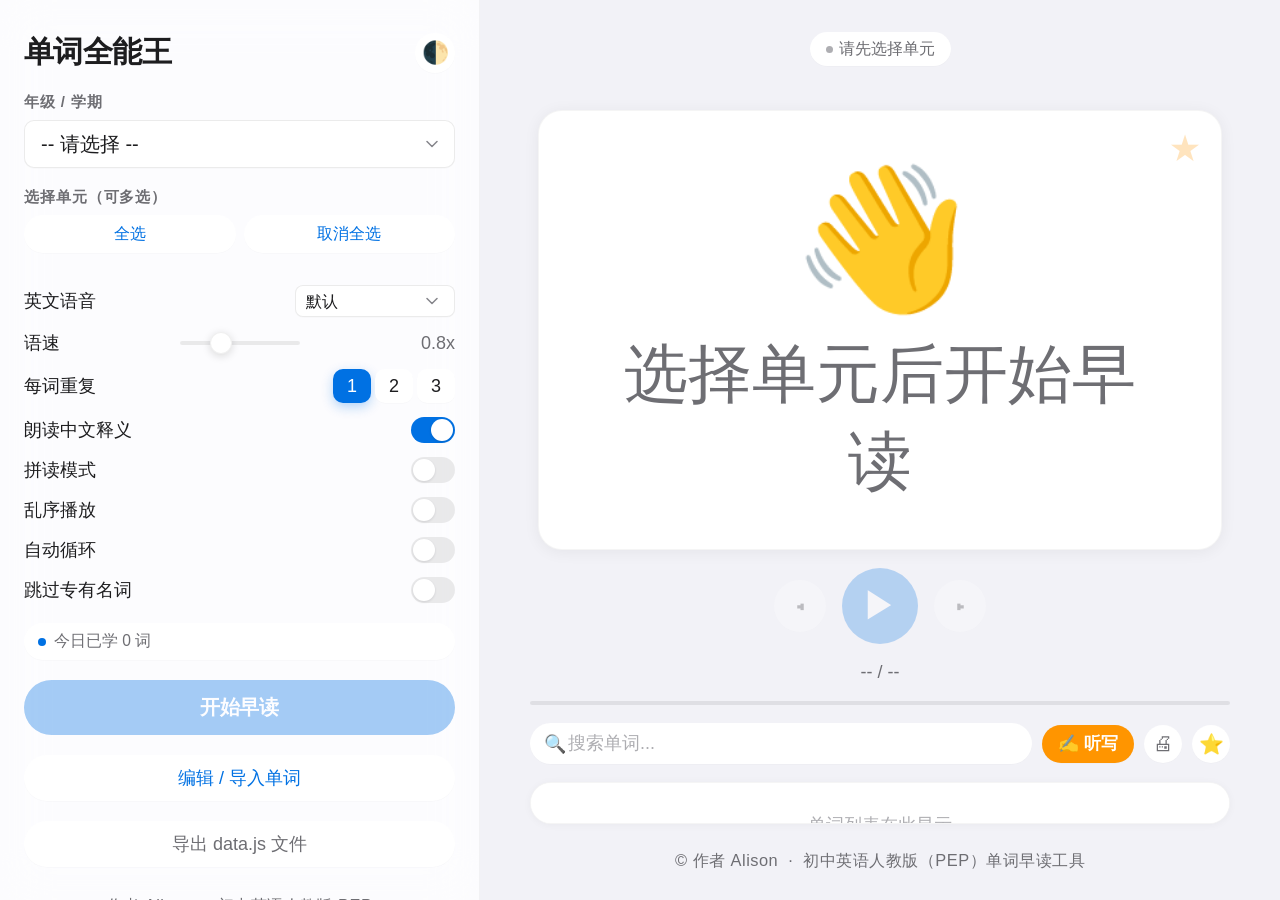
==== commit 345b4bcb: "Larger footer text" ====
--- a/index.html
+++ b/index.html
@@ -374,7 +374,7 @@
 .empty-state { color: var(--text-tertiary); text-align: center; padding: 24px; font-size: 0.9rem; }
 
 /* ===== Footer ===== */
-.app-footer { text-align: center; padding: 8px 0 0; font-size: 0.7rem; color: var(--text-tertiary); letter-spacing: 0.02em; }
+.app-footer { text-align: center; padding: 8px 0 0; font-size: 0.82rem; color: var(--text-secondary); letter-spacing: 0.03em; font-weight: 500; }
 .app-footer a { color: var(--primary); text-decoration: none; }
 
 /* ===== Modal ===== */
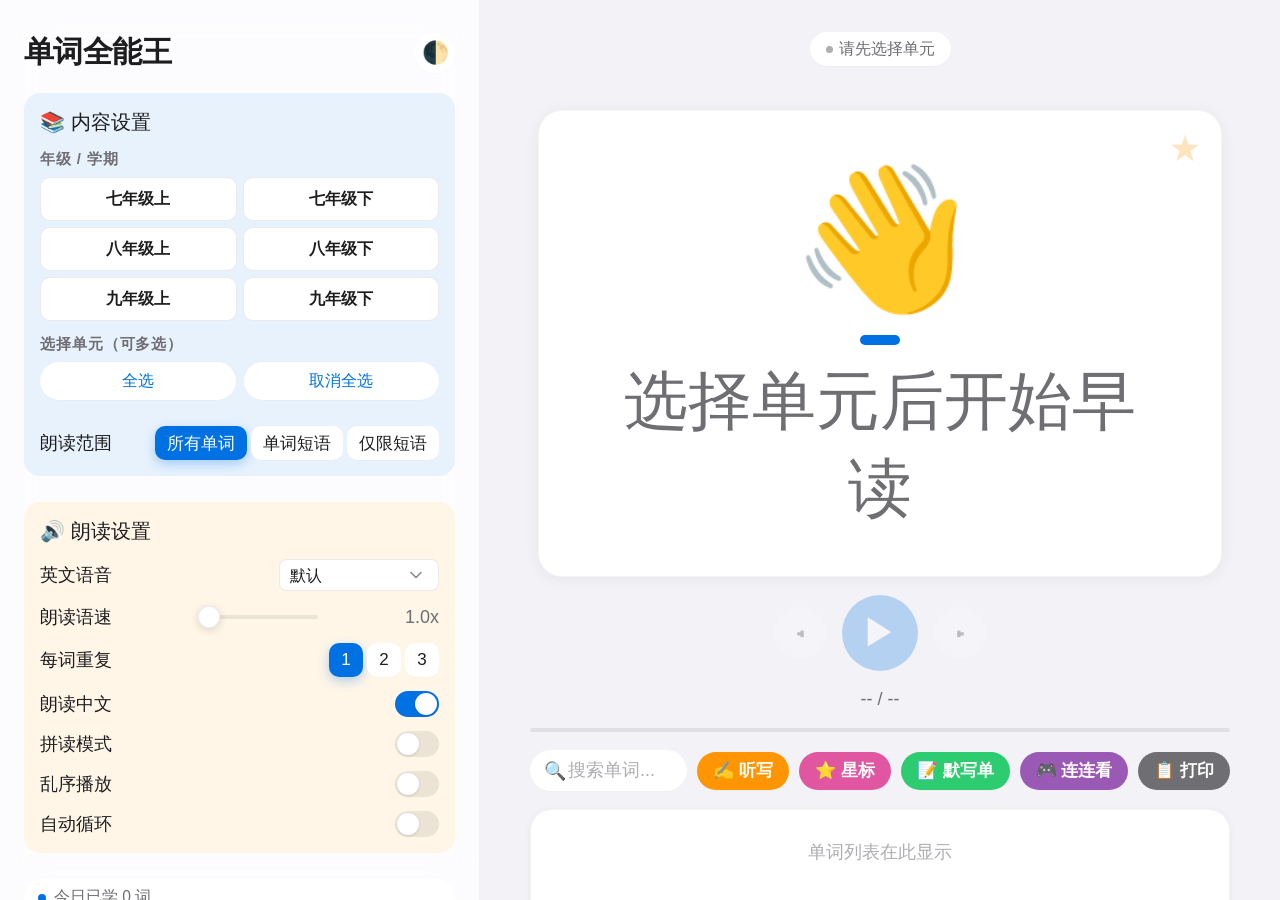
==== commit 2e769729: "修复单人模式计时" ====
--- a/index.html
+++ b/index.html
@@ -9,18 +9,28 @@
 <style>
 /* ===== Print Styles ===== */
 @media print {
-  body { background: #fff !important; font-size: 13px; }
+  body { background: #fff !important; font-size: 12px; }
   .sidebar, .controls, .toolbar, .progress-wrap, .progress-text,
   .badge, .hamburger, .toast, .overlay, .mobile-top, .app-footer,
   .card-star, .row-star, .word-phonetic, .unit-info, .prog-mini,
-  .dictation-panel { display: none !important; }
+  .dictation-panel, .word-card { display: none !important; }
   .app { display: block !important; }
   .main { padding: 0 !important; max-height: none !important; overflow-y: visible !important; display: block !important; }
-  .word-card { box-shadow: none; border: 2px solid #000; max-width: 100%; padding: 16px 24px; margin-bottom: 10px; }
-  .word-card .word-en { font-size: 1.6rem; }
-  .word-card .word-zh { font-size: 1rem; }
-  .word-list-panel { max-height: none !important; overflow-y: visible !important; box-shadow: none; border: 1px solid #ccc; }
-  .word-row { break-inside: avoid; font-size: 0.75rem; padding: 3px 10px; }
+  .word-list-panel { height: auto !important; max-height: none !important; overflow-y: visible !important; box-shadow: none; border: none; column-gap: 24px; column-rule: 1px dotted #ddd; }
+  .word-list-panel.cols-2 { column-count: 2; }
+  .unit-section-header { color: #000; border-bottom: 2px solid #000; font-size: 0.9rem; font-weight: 800; padding: 6px 0 2px 20px; margin-top: 8px; column-span: all; break-after: avoid; }
+  .word-row { break-inside: avoid; font-size: 0.68rem; padding: 2px 4px; border-bottom: 1px solid #e8e8e8; display: flex; align-items: baseline; }
+  .word-row .idx { color: #999; font-size: 0.6rem; width: 20px; flex-shrink: 0; margin-right: 4px; text-align: right; }
+  .word-row .word-body { flex: 1; min-width: 0; }
+  .word-row .wen { font-size: 0.72rem; font-weight: 600; }
+  .word-row .wpos { color: #555; font-size: 0.6rem; font-style: italic; }
+  .word-row .wzh { color: #333; font-size: 0.68rem; line-height: 1.3; }
+  .word-row .wen, .word-row .wpos, .word-row .wzh { display: inline; margin-right: 3px; }
+  .word-row.is-phrase { flex-wrap: wrap; }
+  .word-row.is-phrase .idx { align-self: flex-start; }
+  .word-row.is-phrase .word-body { padding-left: 0; }
+  .word-row.is-phrase .wen { display: block; white-space: normal; }
+  @page { size: A4; margin: 8mm 8mm 14mm 8mm; @bottom-center { content: "— " counter(page) " —"; font-size: 0.7rem; color: #666; } }
 }
 :root {
   --bg: #f2f2f7;
@@ -105,6 +115,10 @@
   font-size: 0.75rem; font-weight: 600; color: var(--text-secondary);
   text-transform: uppercase; letter-spacing: 0.06em;
 }
+.grade-btns { display: grid; grid-template-columns: 1fr 1fr; gap: 6px; }
+.grade-btns button { padding: 10px 8px; border: 1px solid var(--border-strong); border-radius: 10px; background: var(--surface); color: var(--text); font-size: 0.82rem; font-weight: 600; cursor: pointer; transition: all var(--transition); }
+.grade-btns button:hover { background: var(--primary-light); }
+.grade-btns button.active { background: var(--primary); color: #fff; border-color: var(--primary); box-shadow: 0 4px 12px rgba(0,113,227,0.3); }
 select {
   width: 100%; padding: 12px 16px; border: 1px solid var(--border-strong);
   border-radius: var(--radius-xs); background: var(--surface); color: var(--text);
@@ -172,8 +186,8 @@
 .toggle-switch input:checked + .toggle-slider::before { transform: translateX(18px); }
 .repeat-btns { display: flex; gap: 4px; }
 .repeat-btns button {
-  width: 38px; height: 34px; border: none; border-radius: var(--radius-xs);
-  background: var(--surface); color: var(--text); font-size: 0.9rem; font-weight: 500;
+  width: auto; min-width: 34px; height: 34px; padding: 0 12px; border: none; border-radius: var(--radius-xs);
+  background: var(--surface); color: var(--text); font-size: 0.85rem; font-weight: 500;
   cursor: pointer; transition: all var(--transition); box-shadow: var(--shadow-sm);
 }
 .repeat-btns button.active { background: var(--primary); color: #fff; box-shadow: 0 4px 12px rgba(0,113,227,0.3); }
@@ -268,9 +282,9 @@
 .dictation-panel.show { display: block; }
 .dict-controls { display: flex; flex-direction: column; gap: 10px; margin-bottom: 14px; }
 .dict-ctl-row { display: flex; align-items: center; justify-content: space-between; }
-.dict-ctl-row span { font-size: 0.95rem; color: var(--text-secondary); }
+.dict-ctl-row span, .dict-ctl-label { font-size: 0.85rem; color: var(--text-secondary); }
 .dict-num-btns { display: flex; gap: 4px; }
-.dict-num-btns button { padding: 8px 18px; border: 1px solid var(--border-strong); border-radius: 20px; background: var(--surface); color: var(--text); font-size: 0.9rem; cursor: pointer; transition: all var(--transition); }
+.dict-num-btns button { padding: 6px 14px; border: 1px solid var(--border-strong); border-radius: 20px; background: var(--surface); color: var(--text); font-size: 0.82rem; cursor: pointer; transition: all var(--transition); }
 .dict-num-btns button.active { background: var(--primary); color: #fff; border-color: var(--primary); }
 .dict-grid { display: flex; flex-wrap: wrap; gap: 8px; justify-content: center; margin: 12px 0; }
 .dict-num { width: 52px; height: 52px; border-radius: 50%; background: var(--bg); display: flex; align-items: center; justify-content: center; font-size: 1.1rem; font-weight: 700; color: var(--text-secondary); border: 2px solid var(--border-strong); transition: all 0.3s ease; }
@@ -282,6 +296,7 @@
 .dict-answer-row { display: flex; align-items: center; gap: 16px; padding: 12px 0; border-bottom: 1px solid var(--border); }
 .dict-answer-row .num { color: var(--text-secondary); font-weight: 700; width: 50px; font-size: 1.4rem; }
 .dict-answer-row .en { flex: 1; font-weight: 700; font-size: 1.8rem; }
+.dict-answer-row .pos { color: var(--text-tertiary); font-size: 1rem; font-style: italic; width: 80px; flex-shrink: 0; }
 .dict-answer-row .zh { color: var(--text-secondary); font-size: 1.4rem; }
 .dict-answer-row .cnt { font-size: 0.85rem; color: var(--text-tertiary); }
 
@@ -306,6 +321,14 @@
   margin-top: 4px; font-weight: 400;
   transition: all 0.3s ease;
 }
+.word-card .word-pos {
+  display: inline-block;
+  font-size: 1.6rem; color: #fff; background: var(--primary);
+  margin-top: 6px; padding: 5px 20px; border-radius: 24px;
+  font-weight: 500; font-style: normal; letter-spacing: 0.02em;
+  transition: all 0.3s ease;
+}
+.sy-dot { color: var(--primary); font-weight: 700; font-size: 0.7em; margin: 0 1px; opacity: 0.7; }
 .word-card .word-zh {
   font-size: clamp(1.8rem,6vw,3.2rem); color: var(--text-secondary);
   margin-top: 8px; font-weight: 400;
@@ -345,7 +368,7 @@
 
 /* ===== Word List ===== */
 .word-list-panel {
-  width: 100%; max-width: 700px; max-height: 300px; overflow-y: auto;
+  width: 100%; max-width: 700px; height: 400px; overflow-y: auto; flex-shrink: 0;
   background: var(--surface); border-radius: var(--radius);
   padding: 6px 0; box-shadow: var(--shadow); border: 1px solid var(--border);
 }
@@ -362,6 +385,7 @@
 .word-row.played { color: var(--success); }
 .word-row .idx { color: var(--text-tertiary); font-size: 0.78rem; width: 26px; flex-shrink: 0; font-weight: 500; }
 .word-row .wen { flex: 1; font-size: 1rem; }
+.word-row .wpos { color: var(--text-tertiary); font-size: 0.78rem; width: 52px; flex-shrink: 0; font-weight: 400; font-style: italic; }
 .word-row .wzh { color: var(--text-secondary); font-size: 0.85rem; transition: all 0.2s ease; }
 .word-row .wzh.zh-hidden { color: transparent; background: var(--border-strong); border-radius: 8px; user-select: none; min-width: 2em; }
 .word-row .row-star {
@@ -402,6 +426,33 @@
   font-family: "SF Mono","Consolas",monospace; line-height: 1.8; resize: vertical;
 }
 .modal-box textarea:focus { outline: none; border-color: var(--primary); box-shadow: 0 0 0 4px rgba(0,113,227,0.08); }
+.worksheet-modal { max-width: 820px; max-height: 85vh; overflow-y: auto; }
+.worksheet-preview { margin: 14px 0; overflow-x: auto; }
+.ws-table { width: 100%; border-collapse: collapse; table-layout: fixed; }
+.ws-table th { border: 1px solid #000; padding: 6px 4px; font-size: 0.78rem; text-align: center; font-weight: 600; background: #f0f0f0; }
+.ws-table td { border: 1px solid #000; padding: 8px 6px; font-size: 0.85rem; vertical-align: middle; }
+.ws-table .ws-word { font-weight: 600; text-align: center; }
+.ws-table .ws-pos { text-align: center; font-size: 0.78rem; color: #555; font-style: italic; }
+.ws-table .ws-blank { height: 28px; }
+.ws-unit-title { font-weight: 700; font-size: 0.9rem; padding: 10px 0 2px; margin-top: 6px; border-bottom: 1.5px solid #000; }
+@media print {
+  body.print-ws { background: #fff !important; }
+  body.print-ws .app, body.print-ws .main, body.print-ws .sidebar,
+  body.print-ws .controls, body.print-ws .toolbar, body.print-ws .badge,
+  body.print-ws .toast, body.print-ws .mobile-top, body.print-ws .app-footer,
+  body.print-ws .card-star, body.print-ws .row-star, body.print-ws .prog-mini,
+  body.print-ws .dictation-panel, body.print-ws .word-list-panel,
+  body.print-ws .word-card, body.print-ws .print-hint,
+  body.print-ws .worksheet-modal .dict-ctl-row,
+  body.print-ws .worksheet-modal .dict-actions,
+  body.print-ws #worksheetModalOverlay .icon-btn,
+  body.print-ws #worksheetModalOverlay .btn-primary { display: none !important; }
+  body.print-ws #worksheetModalOverlay { display: block !important; position: static !important; background: #fff !important; }
+  body.print-ws .worksheet-modal { box-shadow: none !important; max-width: 100% !important; max-height: none !important; padding: 0 !important; }
+  body.print-ws .worksheet-preview { margin: 0 !important; }
+  body.print-ws .ws-page { padding: 8px 12px !important; }
+  @page { size: A4; margin: 8mm 8mm 12mm 8mm; }
+}
 .modal-actions { display: flex; gap: 10px; justify-content: flex-end; }
 .modal-actions button {
   padding: 10px 20px; border: none; border-radius: 100px;
@@ -414,6 +465,22 @@
 .modal-actions button.danger { color: var(--danger); }
 .modal-actions button.danger:hover { background: #fff0ef; }
 
+.game-item { padding: 16px 24px; margin: 5px 0; border: 2px solid var(--border-strong); border-radius: 16px; cursor: pointer; font-size: 1.35rem; font-weight: 600; transition: all 0.2s cubic-bezier(.4,0,.2,1); user-select: none; text-align: center; min-height: 56px; display: flex; align-items: center; justify-content: center; background: var(--surface); white-space: nowrap; overflow: hidden; }
+.game-item:hover { border-color: var(--primary); background: linear-gradient(135deg,var(--primary-light),var(--surface)); transform: translateY(-2px); box-shadow: 0 6px 20px rgba(0,113,227,0.12); }
+.game-item.selected { border-color: var(--primary); background: var(--primary-light); box-shadow: 0 0 0 4px rgba(0,113,227,0.25); transform: scale(1.02); }
+.game-item.matched { border-color: var(--success); background: linear-gradient(135deg,#e8f5e9,#c8e6c9); color: var(--success); opacity: 0.6; pointer-events: none; transform: scale(0.96); transition: all 0.5s cubic-bezier(.4,0,.2,1); }
+.game-item.wrong { border-color: var(--danger); background: #ffebee; animation: shake 0.4s; }
+@keyframes shake { 0%,100% { transform: translateX(0); } 20% { transform: translateX(-6px); } 40% { transform: translateX(6px); } 60% { transform: translateX(-4px); } 80% { transform: translateX(4px); } }
+.game-board-row { display: grid; grid-template-columns: 1fr 40px 1fr; gap: 8px; align-items: start; }
+.game-col-title { font-weight: 800; font-size: 1.3rem; text-align: center; padding: 14px; background: linear-gradient(135deg,var(--bg),var(--surface)); border-radius: 14px; margin-bottom: 8px; }
+.game-col-score { text-align: center; font-size: 1.6rem; font-weight: 800; }
+.game-col-score.s1 { color: var(--primary); }
+.game-col-score.s2 { color: var(--danger); }
+.game-player-divider { width: 3px; background: linear-gradient(180deg,var(--primary),var(--accent),var(--primary)); border-radius: 2px; flex-shrink: 0; opacity: 0.3; }
+@keyframes celebrateBounce { 0% { transform: scale(1) rotate(-5deg); } 100% { transform: scale(1.15) rotate(5deg); } }
+.game-confetti { position: fixed; pointer-events: none; z-index: 9999; animation: confettiFall 2.5s ease-out forwards; }
+@keyframes confettiFall { 0% { opacity:1; transform: translateY(0) rotate(0deg) scale(1); } 100% { opacity:0; transform: translateY(100vh) rotate(720deg) scale(0.3); } }
+#gameModalOverlay .modal-box { background: linear-gradient(180deg,var(--surface),var(--bg)); }
 .toast {
   position: fixed; bottom: 44px; left: 50%; transform: translateX(-50%);
   padding: 12px 28px; background: var(--text); color: var(--bg);
@@ -442,6 +509,7 @@
   .word-card { padding: 20px 16px; border-radius: 16px; min-width: auto; max-width: 100%; }
   .word-card .word-en { font-size: clamp(2.2rem,10vw,3.5rem); }
   .word-card .word-phonetic { font-size: 0.9rem; }
+  .word-card .word-pos { font-size: 1.2rem; padding: 3px 14px; }
   .word-card .word-zh { font-size: clamp(1rem,5vw,1.5rem); }
   .word-list-panel { max-height: 160px; }
   .controls { gap: 10px; }
@@ -470,26 +538,32 @@
   <aside class="sidebar" id="sidebar">
     <div class="sidebar-header"><h1>单词全能王</h1><div class="header-btns"><button class="icon-btn" id="themeBtn" title="深色/浅色">🌓</button></div></div>
 
-    <div class="form-group">
-      <span class="form-label">年级 / 学期</span>
-      <select id="gradeSelect"><option value="">-- 请选择 --</option></select>
+    <div class="settings" style="background:var(--primary-light);border-radius:16px;padding:16px;margin-bottom:6px">
+      <div class="setting-section-title">📚 内容设置</div>
+
+      <div class="form-group">
+        <span class="form-label">年级 / 学期</span>
+        <div class="grade-btns" id="gradeBtns"></div>
+      </div>
+
+      <div class="form-group">
+        <span class="form-label">选择单元（可多选）</span>
+        <div class="chip-actions"><button id="btnSelectAll">全选</button><button id="btnDeselectAll">取消全选</button></div>
+        <div class="unit-scroll"><div class="unit-list-v" id="unitList"></div></div>
+      </div>
+
+      <div class="setting-row"><span class="setting-label">朗读范围</span><div class="repeat-btns" id="contentModeBtns"><button data-mode="all" class="active">所有单词</button><button data-mode="words">单词短语</button><button data-mode="phrases">仅限短语</button></div></div>
     </div>
 
-    <div class="form-group">
-      <span class="form-label">选择单元（可多选）</span>
-      <div class="chip-actions"><button id="btnSelectAll">全选</button><button id="btnDeselectAll">取消全选</button></div>
-      <div class="unit-scroll"><div class="unit-list-v" id="unitList"></div></div>
-    </div>
-
-    <div class="settings">
+    <div class="settings" style="background:var(--accent-light);border-radius:16px;padding:16px;margin-bottom:6px">
+      <div class="setting-section-title">🔊 朗读设置</div>
       <div class="setting-row"><span class="setting-label">英文语音</span><select id="voiceSelect" style="width:160px;padding:6px 10px;font-size:0.82rem;border-radius:8px;"><option value="">默认</option></select></div>
-      <div class="setting-row"><span class="setting-label">语速</span><input type="range" id="speedSlider" min="0.5" max="1.5" step="0.1" value="0.8"><span class="setting-value" id="speedLabel">0.8x</span></div>
+      <div class="setting-row"><span class="setting-label">朗读语速</span><input type="range" id="speedSlider" min="1" max="2" step="0.1" value="1"><span class="setting-value" id="speedLabel">1x</span></div>
       <div class="setting-row"><span class="setting-label">每词重复</span><div class="repeat-btns"><button data-r="1" class="active">1</button><button data-r="2">2</button><button data-r="3">3</button></div></div>
-      <div class="setting-row"><span class="setting-label">朗读中文释义</span><label class="toggle-switch"><input type="checkbox" id="speakChinese" checked><span class="toggle-slider"></span></label></div>
+      <div class="setting-row"><span class="setting-label">朗读中文</span><label class="toggle-switch"><input type="checkbox" id="speakChinese" checked><span class="toggle-slider"></span></label></div>
       <div class="setting-row"><span class="setting-label">拼读模式</span><label class="toggle-switch"><input type="checkbox" id="spellMode"><span class="toggle-slider"></span></label></div>
       <div class="setting-row"><span class="setting-label">乱序播放</span><label class="toggle-switch"><input type="checkbox" id="shuffleMode"><span class="toggle-slider"></span></label></div>
       <div class="setting-row"><span class="setting-label">自动循环</span><label class="toggle-switch"><input type="checkbox" id="autoLoop"><span class="toggle-slider"></span></label></div>
-      <div class="setting-row"><span class="setting-label">跳过专有名词</span><label class="toggle-switch"><input type="checkbox" id="skipProper"><span class="toggle-slider"></span></label></div>
     </div>
 
     <div class="prog-mini" id="progMini">
@@ -513,6 +587,7 @@
       <button class="card-star" id="cardStar" title="收藏">&#9733;</button>
       <div class="word-en">👋</div>
       <div class="word-phonetic" id="wordPhonetic"></div>
+      <div class="word-pos" id="wordPos"></div>
       <div class="word-zh" id="wordZh">选择单元后开始早读</div>
     </div>
 
@@ -532,8 +607,17 @@
         <input type="text" id="searchInput" placeholder="搜索单词...">
       </div>
       <button class="tool-btn dict-btn-main" id="btnDictation" title="听写模式">✍️ 听写</button>
-      <button class="tool-btn" id="btnPrint" title="打印单词表">🖨</button>
-      <button class="tool-btn" id="btnFavFilter" title="只看收藏"><span>⭐</span><span class="fav-count" id="favCountBadge" style="display:none">0</span></button>
+      <button class="tool-btn dict-btn-main" id="btnFavFilter" title="只看收藏" style="background:#e056a0!important"><span>⭐ 星标</span><span class="fav-count" id="favCountBadge" style="display:none">0</span></button>
+      <button class="tool-btn dict-btn-main" id="btnWorksheet" title="默写单" style="background:var(--success)!important">📝 默写单</button>
+      <button class="tool-btn dict-btn-main" id="btnGame" title="单词连连看" style="background:#9b59b6!important">🎮 连连看</button>
+      <div style="position:relative">
+        <button class="tool-btn dict-btn-main" id="btnPrintExport" title="打印/导出" style="background:var(--text-secondary)!important">📋 打印</button>
+        <div id="printExportMenu" style="display:none;position:absolute;top:110%;right:0;background:var(--surface);border:1px solid var(--border-strong);border-radius:12px;box-shadow:var(--shadow-lg);padding:6px;z-index:50;min-width:180px">
+          <button data-action="print-current" style="display:block;width:100%;padding:8px 14px;border:none;background:none;color:var(--text);font-size:0.82rem;cursor:pointer;text-align:left;border-radius:8px;white-space:nowrap">🖨 打印当前单词表</button>
+          <button data-action="print-star" style="display:block;width:100%;padding:8px 14px;border:none;background:none;color:var(--text);font-size:0.82rem;cursor:pointer;text-align:left;border-radius:8px;white-space:nowrap">⭐ 打印星标单词表</button>
+          <button data-action="export" style="display:block;width:100%;padding:8px 14px;border:none;background:none;color:var(--text);font-size:0.82rem;cursor:pointer;text-align:left;border-radius:8px;white-space:nowrap">📥 导出 data.js</button>
+        </div>
+      </div>
     </div>
 
     <div class="word-list-panel" id="wordListPanel">
@@ -545,31 +629,57 @@
         <h3 style="margin:0">✍️ 听写模式</h3>
         <button class="icon-btn" id="btnDictClose" title="关闭" style="width:32px;height:32px;font-size:0.9rem">✕</button>
       </div>
-      <div class="dict-controls">
+      <div class="dict-controls" style="border:1.5px dashed var(--border-strong);border-radius:12px;padding:10px 14px;margin-bottom:10px">
         <div class="dict-ctl-row">
-          <span>单词数量</span>
+          <span>听写数量</span>
           <div class="dict-num-btns">
+            <button data-n="5">5</button>
             <button data-n="10">10</button>
             <button data-n="15" class="active">15</button>
             <button data-n="20">20</button>
+            <button data-n="0">全部</button>
           </div>
         </div>
         <div class="dict-ctl-row">
-          <span>选词模式</span>
+          <span>听写模式</span>
           <div class="dict-num-btns">
-            <button data-mode="seq">按顺序</button>
-            <button data-mode="random" class="active">随机</button>
+            <button data-mode="seq">顺序选词</button>
+            <button data-mode="random" class="active">随机选词</button>
           </div>
         </div>
         <div class="dict-ctl-row">
-          <label style="display:flex;align-items:center;gap:8px;cursor:pointer;font-size:0.95rem">
-            <input type="checkbox" id="dictStarOnly" style="width:18px;height:18px">
-            <span>只听取星标单词</span>
-          </label>
-          <label style="display:flex;align-items:center;gap:8px;cursor:pointer;font-size:0.95rem">
-            <input type="checkbox" id="dictPhraseOnly" style="width:18px;height:18px">
-            <span>只听写短语（跳过单词和专有名词）</span>
-          </label>
+          <span>听写范围</span>
+          <div class="dict-num-btns" id="dictRangeBtns">
+            <button data-range="all" class="active">所有单词</button>
+            <button data-range="star">星标单词</button>
+            <button data-range="phrase">仅短语</button>
+          </div>
+        </div>
+        <div class="dict-ctl-row">
+          <span>听写模式</span>
+          <div class="dict-num-btns" id="dictSpeakModeBtns">
+            <button data-spk="en" class="active">听英写中</button>
+            <button data-spk="cn">听中写英</button>
+          </div>
+        </div>
+      </div>
+      <div style="border:1.5px dashed var(--border-strong);border-radius:12px;padding:10px 14px;margin-bottom:10px">
+        <div style="display:flex;align-items:center;gap:8px;flex-wrap:wrap">
+          <span style="font-weight:700;font-size:0.85rem">🎲 抽取学生</span>
+          <span style="font-size:0.85rem;color:var(--text-secondary)">最大学号</span>
+          <input type="number" id="studentMaxId" min="1" max="99" value="50" style="width:48px;padding:4px 6px;border:1px solid var(--border-strong);border-radius:6px;font-size:0.82rem;text-align:center">
+          <span style="font-size:0.85rem;color:var(--text-secondary)">人数</span>
+          <div class="dict-num-btns" id="studentPickCountBtns" style="display:flex;gap:2px">
+            <button data-pick="1">1</button>
+            <button data-pick="2">2</button>
+            <button data-pick="3" class="active">3</button>
+            <button data-pick="4">4</button>
+            <button data-pick="5">5</button>
+          </div>
+        </div>
+        <div style="display:flex;align-items:center;justify-content:center;gap:12px;margin-top:8px">
+          <button id="btnPickStudents" style="padding:5px 14px;border:none;border-radius:16px;background:var(--accent);color:#fff;font-size:0.85rem;font-weight:600;cursor:pointer;white-space:nowrap">🎲 随机抽取</button>
+          <div id="studentGrid" style="display:flex;gap:10px;flex-wrap:wrap;min-height:40px;align-items:center"></div>
         </div>
       </div>
       <p style="color:var(--text-secondary);font-size:1rem;text-align:center" id="dictStatus">准备听写，随机抽取 15 个单词</p>
@@ -577,7 +687,55 @@
       <div class="dict-answers" id="dictAnswers" style="display:none"></div>
       <div style="margin-top:14px;display:flex;gap:10px;justify-content:center">
         <button class="btn-primary" id="btnDictStart" style="width:auto;padding:10px 32px">开始听写</button>
-        <button class="btn-ghost" id="btnDictReveal" style="width:auto;display:none">显示答案</button>
+        <button class="btn-ghost" id="btnDictPause" style="width:auto;display:none">⏸ 暂停</button>
+        <button class="btn-ghost" id="btnDictReveal" style="width:auto;display:none">📋 显示答案</button>
+      </div>
+    </div>
+
+    <!-- Worksheet Modal -->
+    <div class="modal-overlay" id="worksheetModalOverlay">
+      <div class="modal-box worksheet-modal">
+        <div style="display:flex;align-items:center;justify-content:space-between;margin-bottom:12px">
+          <h3 style="margin:0">📝 单词默写单</h3>
+          <button class="icon-btn" id="btnWorksheetClose" style="width:32px;height:32px;font-size:0.9rem">✕</button>
+        </div>
+        <div class="dict-ctl-row">
+          <span class="dict-ctl-label">默写模式</span>
+          <div class="dict-num-btns" id="worksheetModeBtns">
+            <button data-mode="cn2en" class="active">汉译英</button>
+            <button data-mode="en2cn">英译汉</button>
+          </div>
+        </div>
+        <div class="dict-ctl-row">
+          <span class="dict-ctl-label">单词来源</span>
+          <div class="dict-num-btns" id="worksheetSourceBtns">
+            <button data-src="current" class="active">当前单元</button>
+            <button data-src="star">星标单词</button>
+            <button data-src="phrase">仅短语</button>
+          </div>
+        </div>
+        <div class="worksheet-preview" id="worksheetPreview"></div>
+        <div class="dict-actions">
+          <button class="btn-primary" id="btnWorksheetPrint">🖨 打印默写单</button>
+        </div>
+      </div>
+    </div>
+
+    <!-- Game Modal -->
+    <div class="modal-overlay" id="gameModalOverlay">
+      <div class="modal-box" style="max-width:98vw;max-height:98vh;width:98vw;padding:16px 24px;overflow-y:auto">
+        <div style="display:flex;align-items:center;justify-content:space-between;margin-bottom:12px">
+          <h2 style="margin:0;font-size:1.5rem">🎮 单词连连看</h2>
+          <button class="icon-btn" id="btnGameClose" style="width:40px;height:40px;font-size:1.2rem">✕</button>
+        </div>
+        <div style="display:flex;gap:12px;margin-bottom:12px;align-items:center;flex-wrap:wrap">
+          <button class="btn-primary" id="btnGameStart" style="width:auto;padding:12px 32px;font-size:1.1rem">单人练习</button>
+          <button class="btn-primary" id="btnGamePK" style="width:auto;padding:12px 32px;font-size:1.1rem;background:var(--danger)">⚡ 双人PK</button>
+          <span id="gameTimer" style="font-size:2rem;font-weight:800;color:var(--danger);display:none">⏱ 30</span>
+          <span id="gameInfo" style="font-size:1.1rem;font-weight:600;margin-left:auto"></span>
+        </div>
+        <div id="gameBoard"></div>
+        <div id="gameCelebrate" style="display:none;text-align:center;padding:40px;font-size:3rem;animation:celebrateBounce 0.5s infinite alternate">🎉🎊🥳🎉🎊</div>
       </div>
     </div>
 
@@ -604,2897 +762,28 @@
 
 <div class="toast" id="toast"></div>
 
-<script>
-// ============================================================
-//  初中英语人教版（2024新版PEP）单词数据
-//  七年级上/下 + 八年级上/下 + 九年级上/下 = 2024-2026新版教材
-//  部分单元的单词仍需根据教材补充完善
-// ============================================================
-
-const VOCAB_DATA = {
-
-  // ========== 七年级上（2024新版）==========
-  "七年级上": {
-    "Starter Unit 1": {
-      title: "Starter Unit 1 Hello!",
-      words: [
-        { en: "hello", zh: "你好；喂", phonetic: "/hʌlˈoʊ/" },
-        { en: "how", zh: "怎样；如何", phonetic: "/hˈaʊ/" },
-        { en: "do", zh: "用于构成否定句和疑问句；做；干", phonetic: "/dˈuː/" },
-        { en: "you", zh: "你；您；你们", phonetic: "/jˈuː/" },
-        { en: "people", zh: "人；人们", phonetic: "/pˈiːpʌl/" },
-        { en: "hi", zh: "嗨；喂", phonetic: "/hˈaɪ/" },
-        { en: "good", zh: "好的", phonetic: "/ɡˈʊd/" },
-        { en: "morning", zh: "早晨；上午", phonetic: "/mˈɔːɹnɪŋ/" },
-        { en: "and", zh: "和；又", phonetic: "/ʌnd/" },
-        { en: "Ms", zh: "（用于女子的姓氏或姓名前，不指明婚否）女士", phonetic: "/mˈɪz/" },
-        { en: "class", zh: "班级；课", phonetic: "/klˈæs/" },
-        { en: "my", zh: "我的", phonetic: "/mˈaɪ/" },
-        { en: "name", zh: "名字；名称", phonetic: "/nˈeɪm/" },
-        { en: "is", zh: "是", phonetic: "/ˈɪz/" },
-        { en: "over", zh: "结束的；在或到某处；在……上面", phonetic: "/ˈoʊvɜːr/" },
-        { en: "are", zh: "是", phonetic: "/ˈɑːɹ/" },
-        { en: "nice", zh: "令人愉快的；宜人的", phonetic: "/nˈaɪs/" },
-        { en: "to", zh: "常用于原形动词之前，表示该动词为不定式；朝；至", phonetic: "/tˈuː/" },
-        { en: "meet", zh: "遇见；相逢", phonetic: "/mˈiːt/" },
-        { en: "may", zh: "可以；可能", phonetic: "/mˈeɪ/" },
-        { en: "I", zh: "我", phonetic: "/ˈaɪ/" },
-        { en: "have", zh: "有", phonetic: "/hˈæv/" },
-        { en: "can", zh: "能；会", phonetic: "/kˈæn/" },
-        { en: "call", zh: "把……叫做；（给……）打电话；呼唤", phonetic: "/kˈɔːl/" },
-        { en: "me", zh: "（I的宾格）我", phonetic: "/mˈiː/" },
-        { en: "too", zh: "也；又；太", phonetic: "/tˈuː/" },
-        { en: "am", zh: "是", phonetic: "/ˈæm/" },
-        { en: "fine", zh: "健康的；美好的", phonetic: "/fˈaɪn/" },
-        { en: "thank", zh: "感谢；谢谢", phonetic: "/θˈæŋk/" },
-        { en: "great", zh: "美妙的；伟大的", phonetic: "/ɡɹˈeɪt/" },
-        { en: "that", zh: "那；那个", phonetic: "/ðˈæt/" },
-        { en: "the", zh: "指已提到或易领会到的人或事物", phonetic: "/ðʌ/" },
-        { en: "goodbye", zh: "再见；再会", phonetic: "/ɡˌʊdbˈaɪ/" },
-        { en: "what", zh: "什么", phonetic: "/wˈʌt/" },
-        { en: "your", zh: "你的；您的；你们的", phonetic: "/jˈɔːɹ/" },
-        { en: "where", zh: "在哪里；到哪里", phonetic: "/wˈeɹ/" },
-        { en: "here", zh: "在这里", phonetic: "/hˈiːɹ/" },
-        { en: "a", zh: "（用于单数可数名词前，表示未曾提到的）一（人、事、物）", phonetic: "/ʌ/" },
-        { en: "let", zh: "允许；让", phonetic: "/lˈet/" },
-        { en: "us", zh: "（we的宾格）我们", phonetic: "/ˈʌs/" },
-        { en: "go", zh: "去；走", phonetic: "/ɡˈoʊ/" },
-        { en: "bye", zh: "（=goodbye）再见", phonetic: "/bˈaɪ/" },
-        { en: "it", zh: "它", phonetic: "/ˈɪt/" },
-        { en: "time", zh: "时间", phonetic: "/tˈaɪm/" },
-        { en: "for", zh: "为了；给；对", phonetic: "/fˈɔːɹ/" },
-      ]
-    },
-    "Starter Unit 2": {
-      title: "Starter Unit 2 Keep Tidy!",
-      words: [
-        { en: "keep", zh: "（使）保持；保留", phonetic: "/kˈiːp/" },
-        { en: "tidy", zh: "整洁的；井井有条的", phonetic: "/tˈaɪdiː/" },
-        { en: "in", zh: "在……里；表示某事完成或发生的方式", phonetic: "/ɪn/" },
-        { en: "schoolbag", zh: "书包" },
-        { en: "cap", zh: "（无帽边或有帽舌的）帽子；棒球帽", phonetic: "/kˈæp/" },
-        { en: "ruler", zh: "尺；直尺", phonetic: "/ɹˈuːlɜːr/" },
-        { en: "pencil", zh: "铅笔", phonetic: "/pˈensʌl/" },
-        { en: "red", zh: "红色（的）", phonetic: "/ɹˈed/" },
-        { en: "green", zh: "绿色（的）", phonetic: "/ɡɹˈiːn/" },
-        { en: "blue", zh: "蓝色（的）", phonetic: "/blˈuː/" },
-        { en: "yellow", zh: "黄色（的）", phonetic: "/jˈeloʊ/" },
-        { en: "orange", zh: "橙红色（的）；橘黄色（的）；橙子；柑橘", phonetic: "/ˈɔːɹʌndʒ/" },
-        { en: "black", zh: "黑色（的）", phonetic: "/blˈæk/" },
-        { en: "white", zh: "白色（的）", phonetic: "/wˈaɪt/" },
-        { en: "brown", zh: "棕色（的）；褐色（的）", phonetic: "/bɹˈaʊn/" },
-        { en: "colour", zh: "（=color）颜色", phonetic: "/kˈʌlɜːr/" },
-        { en: "they", zh: "他（她、它）们", phonetic: "/ðˈeɪ/" },
-        { en: "bicycle", zh: "（=bike）自行车；脚踏车", phonetic: "/bˈaɪsɪkʌl/" },
-        { en: "trousers", zh: "（pl.）裤子", phonetic: "/tɹˈaʊzɜːrz/" },
-        { en: "put", zh: "放", phonetic: "/pˈʊt/" },
-        { en: "bed", zh: "床", phonetic: "/bˈed/" },
-        { en: "desk", zh: "书桌", phonetic: "/dˈesk/" },
-        { en: "chair", zh: "椅子", phonetic: "/tʃˈeɹ/" },
-        { en: "cat", zh: "猫", phonetic: "/kˈæt/" },
-        { en: "shoe", zh: "鞋", phonetic: "/ʃˈuː/" },
-        { en: "box", zh: "箱；盒；方框", phonetic: "/bˈɑːks/" },
-        { en: "pair", zh: "一双；一对", phonetic: "/pˈeɹ/" },
-        { en: "of", zh: "属于（某人）；关于（某人）", phonetic: "/ˈʌv/" },
-        { en: "on", zh: "在……上", phonetic: "/ˈɑːn/" },
-        { en: "under", zh: "在……下", phonetic: "/ˈʌndɜːr/" },
-        { en: "mum", zh: "（=mom）妈妈", phonetic: "/mˈʌm/" },
-        { en: "find", zh: "找到；发现", phonetic: "/fˈaɪnd/" },
-        { en: "not", zh: "不；没有", phonetic: "/nˈɑːt/" },
-        { en: "new", zh: "新的；刚出现的", phonetic: "/nˈuː/" },
-        { en: "no", zh: "不；不要；没有；不是", phonetic: "/nˈoʊ/" },
-        { en: "room", zh: "房间", phonetic: "/ɹˈuːm/" },
-        { en: "OK", zh: "可以（的）", phonetic: "/ˈoʊkˈeɪ/" },
-        { en: "sorry", zh: "抱歉的；惋惜的", phonetic: "/sˈɑːɹiː/" },
-        { en: "dad", zh: "爸爸", phonetic: "/dˈæd/" },
-        { en: "glasses", zh: "（pl.）眼镜", phonetic: "/ɡlˈæsʌz/" },
-        { en: "see", zh: "看见", phonetic: "/sˈiː/" },
-        { en: "them", zh: "（they的宾格）他（她、它）们", phonetic: "/ðˈem/" },
-        { en: "wait", zh: "等待；等候", phonetic: "/wˈeɪt/" },
-        { en: "minute", zh: "分；分钟", phonetic: "/mˈɪnʌt/" },
-        { en: "now", zh: "现在；目前", phonetic: "/nˈaʊ/" },
-        { en: "head", zh: "头", phonetic: "/hˈed/" },
-        { en: "welcome", zh: "受欢迎的；欢迎", phonetic: "/wˈelkʌm/" },
-        { en: "her", zh: "她的", phonetic: "/hˈɜːr/" },
-        { en: "nose", zh: "鼻子", phonetic: "/nˈoʊz/" },
-      ]
-    },
-    "Starter Unit 3": {
-      title: "Starter Unit 3 Welcome!",
-      words: [
-        { en: "these", zh: "这些", phonetic: "/ðˈiːz/" },
-        { en: "plant", zh: "植物；种植", phonetic: "/plˈænt/" },
-        { en: "baby", zh: "动物幼崽；婴儿", phonetic: "/bˈeɪbiː/" },
-        { en: "chicken", zh: "鸡；鸡肉", phonetic: "/tʃˈɪkʌn/" },
-        { en: "dog", zh: "狗", phonetic: "/dˈɔːɡ/" },
-        { en: "rabbit", zh: "兔子", phonetic: "/ɹˈæbʌt/" },
-        { en: "tomato", zh: "西红柿", phonetic: "/tʌmˈeɪtˌoʊ/" },
-        { en: "flower", zh: "花", phonetic: "/flˈaʊɜːr/" },
-        { en: "apple", zh: "苹果", phonetic: "/ˈæpʌl/" },
-        { en: "tree", zh: "树", phonetic: "/tɹˈiː/" },
-        { en: "this", zh: "这；这个", phonetic: "/ðˈɪs/" },
-        { en: "those", zh: "那些", phonetic: "/ðˈoʊz/" },
-        { en: "animal", zh: "动物", phonetic: "/ˈænʌmʌl/" },
-        { en: "duck", zh: "鸭子", phonetic: "/dˈʌk/" },
-        { en: "potato", zh: "土豆", phonetic: "/pʌtˈeɪtˌoʊ/" },
-        { en: "many", zh: "许多", phonetic: "/mˈeniː/" },
-        { en: "grandparent", zh: "祖父（母）；外祖父（母）", phonetic: "/ɡɹˈændpˌeɹʌnt/" },
-        { en: "farm", zh: "农场", phonetic: "/fˈɑːɹm/" },
-        { en: "cow", zh: "奶牛", phonetic: "/kˈaʊ/" },
-        { en: "small", zh: "小的", phonetic: "/smˈɔːl/" },
-        { en: "lake", zh: "湖", phonetic: "/lˈeɪk/" },
-        { en: "house", zh: "房子", phonetic: "/hˈaʊs/" },
-        { en: "horse", zh: "马", phonetic: "/hˈɔːɹs/" },
-        { en: "sheep", zh: "羊；绵羊", phonetic: "/ʃˈiːp/" },
-        { en: "big", zh: "大的", phonetic: "/bˈɪɡ/" },
-        { en: "look", zh: "看", phonetic: "/lˈʊk/" },
-        { en: "uncle", zh: "舅父；叔父；伯父；姑父；姨父", phonetic: "/ˈʌŋkʌl/" },
-        { en: "kind", zh: "种类；体贴的；亲切的", phonetic: "/kˈaɪnd/" },
-        { en: "he", zh: "他", phonetic: "/hˈiː/" },
-        { en: "pig", zh: "猪", phonetic: "/pˈɪɡ/" },
-        { en: "there", zh: "在那里", phonetic: "/ðˈeɹ/" },
-        { en: "behind", zh: "在……的后面", phonetic: "/bɪhˈaɪnd/" },
-        { en: "home", zh: "家", phonetic: "/hˈoʊm/" },
-        { en: "beautiful", zh: "美丽的", phonetic: "/bjˈuːtʌfʌl/" },
-        { en: "like", zh: "喜欢", phonetic: "/lˈaɪk/" },
-        { en: "his", zh: "他的", phonetic: "/hˈɪz/" },
-        { en: "at", zh: "向；朝；在（某处、某时间或时刻）", phonetic: "/ˈæt/" },
-      ]
-    },
-    "Unit 1": {
-      title: "Unit 1 You and Me",
-      words: [
-        { en: "we", zh: "我们", phonetic: "/wˈiː/" },
-        { en: "make", zh: "使成为；制造", phonetic: "/mˈeɪk/" },
-        { en: "friend", zh: "朋友", phonetic: "/fɹˈend/" },
-        { en: "get", zh: "去取（或带来）；得到", phonetic: "/ɡˈet/" },
-        { en: "know", zh: "知道", phonetic: "/nˈoʊ/" },
-        { en: "old", zh: "老的；旧的", phonetic: "/ˈoʊld/" },
-        { en: "from", zh: "从……来；从……开始", phonetic: "/fɹˈʌm/" },
-        { en: "last", zh: "最后的；末尾的", phonetic: "/lˈæst/" },
-        { en: "year", zh: "年", phonetic: "/jˈɪɹ/" },
-        { en: "yes", zh: "是的；可以", phonetic: "/jˈes/" },
-        { en: "Mr", zh: "（用于男子的姓氏或姓名前）先生", phonetic: "/mˈɪstɜːr/" },
-        { en: "our", zh: "我们的", phonetic: "/ˈaʊɜːr/" },
-        { en: "English", zh: "英语；英格兰人；英语的；英格兰的", phonetic: "/ˈɪŋɡlɪʃ/" },
-        { en: "teacher", zh: "教师", phonetic: "/tˈiːtʃɜːr/" },
-        { en: "which", zh: "哪一个；哪一些", phonetic: "/wˈɪtʃ/" },
-        { en: "who", zh: "谁；什么人", phonetic: "/hˈuː/" },
-        { en: "job", zh: "工作", phonetic: "/dʒˈɑːb/" },
-        { en: "she", zh: "她", phonetic: "/ʃˈiː/" },
-        { en: "favourite", zh: "（=favorite）最喜欢的；最爱的", phonetic: "/fˈeɪvɜːrɪt/" },
-        { en: "pet", zh: "宠物", phonetic: "/pˈet/" },
-        { en: "very", zh: "很；非常", phonetic: "/vˈeɹiː/" },
-        { en: "much", zh: "许多；大量；多少", phonetic: "/mˈʌtʃ/" },
-        { en: "cute", zh: "可爱的", phonetic: "/kjˈuːt/" },
-        { en: "school", zh: "学校", phonetic: "/skˈuːl/" },
-        { en: "China", zh: "中国", phonetic: "/tʃˈaɪnʌ/" },
-        { en: "panda", zh: "熊猫", phonetic: "/pˈændʌ/" },
-        { en: "hot", zh: "热的；炎热的", phonetic: "/hˈɑːt/" },
-        { en: "also", zh: "也；而且", phonetic: "/ˈɔːlsoʊ/" },
-        { en: "live", zh: "居住；生活", phonetic: "/lˈaɪv/" },
-        { en: "with", zh: "和……在一起；带有；使用", phonetic: "/wˈɪð/" },
-        { en: "parent", zh: "父（母）亲", phonetic: "/pˈeɹʌnt/" },
-        { en: "Chinese", zh: "中国人；汉语；中国的", phonetic: "/tʃaɪnˈiːz/" },
-        { en: "food", zh: "食物", phonetic: "/fˈuːd/" },
-        { en: "lot", zh: "大量；许多", phonetic: "/lˈɑːt/" },
-        { en: "about", zh: "关于；大约", phonetic: "/ʌbˈaʊt/" },
-        { en: "hour", zh: "小时", phonetic: "/ˈaʊɜːr/" },
-        { en: "ago", zh: "以前", phonetic: "/ʌɡˈoʊ/" },
-        { en: "family", zh: "家庭", phonetic: "/fˈæmʌliː/" },
-        { en: "bird", zh: "鸟", phonetic: "/bˈɜːrd/" },
-        { en: "speak", zh: "说（某种语言）；说话", phonetic: "/spˈiːk/" },
-        { en: "some", zh: "一些；某些；有些；有的", phonetic: "/sˈʌm/" },
-        { en: "sport", zh: "运动", phonetic: "/spˈɔːɹt/" },
-        { en: "often", zh: "时常；常常", phonetic: "/ˈɔːfʌn/" },
-        { en: "play", zh: "玩", phonetic: "/plˈeɪ/" },
-        { en: "after", zh: "在……以后", phonetic: "/ˈæftɜːr/" },
-        { en: "want", zh: "想要", phonetic: "/wˈɑːnt/" },
-        { en: "be", zh: "是", phonetic: "/bˈiː/" },
-        { en: "music", zh: "音乐", phonetic: "/mjˈuːzɪk/" },
-        { en: "age", zh: "年龄", phonetic: "/ˈeɪdʒ/" },
-        { en: "love", zh: "喜爱；爱", phonetic: "/lˈʌv/" },
-        { en: "please", zh: "（用于客气地请求或吩咐）请", phonetic: "/plˈiːz/" },
-        { en: "write", zh: "写", phonetic: "/ɹˈaɪt/" },
-      ]
-    },
-    "Unit 2": {
-      title: "Unit 2 We're Family!",
-      words: [
-        { en: "or", zh: "或者；也不（用于否定句）", phonetic: "/ˈɔːɹ/" },
-        { en: "mother", zh: "母亲", phonetic: "/mˈʌðɜːr/" },
-        { en: "cousin", zh: "堂兄（弟、姊、妹）；表兄（弟、姊、妹）", phonetic: "/kˈʌzʌn/" },
-        { en: "child", zh: "（pl. children）儿童；小孩", phonetic: "/tʃˈaɪld/" },
-        { en: "aunt", zh: "姑（姨、伯、婶、舅）母", phonetic: "/ˈænt/" },
-        { en: "sister", zh: "姐；妹", phonetic: "/sˈɪstɜːr/" },
-        { en: "grandmother", zh: "奶奶；外婆", phonetic: "/ɡɹˈændmˌʌðɜːr/" },
-        { en: "brother", zh: "兄；弟", phonetic: "/bɹˈʌðɜːr/" },
-        { en: "grandfather", zh: "爷爷；外公", phonetic: "/ɡɹˈændfˌɑːðɜːr/" },
-        { en: "come", zh: "来；来到", phonetic: "/kˈʌm/" },
-        { en: "ping-pong", zh: "乒乓球运动", phonetic: "/pˈɪŋpˌɔːŋ/" },
-        { en: "whose", zh: "谁的", phonetic: "/hˈuːz/" },
-        { en: "well", zh: "嗯；好吧；好；令人满意地；健康的", phonetic: "/wˈel/" },
-        { en: "grandpa", zh: "爷爷；外公", phonetic: "/ɡɹˈændpˌɑː/" },
-        { en: "every", zh: "每一；每个", phonetic: "/ˈevɜːriː/" },
-        { en: "day", zh: "一天；白天", phonetic: "/dˈeɪ/" },
-        { en: "week", zh: "周", phonetic: "/wˈiːk/" },
-        { en: "fish", zh: "钓鱼；鱼；鱼肉", phonetic: "/fˈɪʃ/" },
-        { en: "father", zh: "父亲；爸爸", phonetic: "/fˈɑːðɜːr/" },
-        { en: "piano", zh: "钢琴", phonetic: "/piːˈænoʊ/" },
-        { en: "book", zh: "书", phonetic: "/bˈʊk/" },
-        { en: "basketball", zh: "篮球", phonetic: "/bˈæskʌtbˌɔːl/" },
-        { en: "read", zh: "读；阅读", phonetic: "/ɹˈed/" },
-        { en: "classroom", zh: "教室", phonetic: "/klˈæsɹˌuːm/" },
-        { en: "their", zh: "他（她、它）们的", phonetic: "/ðˈeɹ/" },
-        { en: "clean", zh: "干净的；使……干净；打扫", phonetic: "/klˈiːn/" },
-        { en: "wear", zh: "穿；戴", phonetic: "/wˈeɹ/" },
-        { en: "talk", zh: "说话；交谈", phonetic: "/tˈɔːk/" },
-        { en: "tall", zh: "高的", phonetic: "/tˈɔːl/" },
-        { en: "short", zh: "短的；矮的", phonetic: "/ʃˈɔːɹt/" },
-        { en: "hair", zh: "头发", phonetic: "/hˈeɹ/" },
-        { en: "long", zh: "长的", phonetic: "/lˈɔːŋ/" },
-        { en: "quiet", zh: "安静的", phonetic: "/kwˈaɪʌt/" },
-        { en: "girl", zh: "女孩", phonetic: "/ɡˈɜːrl/" },
-        { en: "but", zh: "但是", phonetic: "/bˈʌt/" },
-        { en: "all", zh: "所有（的）；全部（的）", phonetic: "/ˈɔːl/" },
-        { en: "any", zh: "任何（的）；任一（的）", phonetic: "/ˈeniː/" },
-        { en: "photo", zh: "照片", phonetic: "/fˈoʊtˌoʊ/" },
-        { en: "left", zh: "左边；向左边", phonetic: "/lˈeft/" },
-        { en: "little", zh: "小的；年幼的", phonetic: "/lˈɪtʌl/" },
-        { en: "right", zh: "右边；向右边；正确的；适当的", phonetic: "/ɹˈaɪt/" },
-        { en: "always", zh: "总是", phonetic: "/ˈɔːlwˌeɪz/" },
-        { en: "story", zh: "故事", phonetic: "/stˈɔːɹiː/" },
-        { en: "night", zh: "夜晚", phonetic: "/nˈaɪt/" },
-        { en: "middle", zh: "中间；中间的", phonetic: "/mˈɪdʌl/" },
-        { en: "say", zh: "说", phonetic: "/sˈeɪ/" },
-        { en: "think", zh: "思考", phonetic: "/θˈɪŋk/" },
-        { en: "football", zh: "足球", phonetic: "/fˈʊtbˌɔːl/" },
-        { en: "eye", zh: "眼睛", phonetic: "/ˈaɪ/" },
-        { en: "clever", zh: "聪明的", phonetic: "/klˈevɜːr/" },
-        { en: "next", zh: "下一个（的）", phonetic: "/nˈekst/" },
-        { en: "him", zh: "（he的宾格）他", phonetic: "/hˈɪm/" },
-        { en: "happy", zh: "快乐的", phonetic: "/hˈæpiː/" },
-        { en: "help", zh: "帮助", phonetic: "/hˈelp/" },
-      ]
-    },
-    "Unit 3": {
-      title: "Unit 3 My School",
-      words: [
-        { en: "front", zh: "前面", phonetic: "/fɹˈʌnt/" },
-        { en: "between", zh: "在……之间", phonetic: "/bɪtwˈiːn/" },
-        { en: "library", zh: "图书馆", phonetic: "/lˈaɪbɹeɹˌiː/" },
-        { en: "computer", zh: "电脑", phonetic: "/kʌmpjˈuːtɜːr/" },
-        { en: "art", zh: "艺术；美术", phonetic: "/ˈɑːɹt/" },
-        { en: "shop", zh: "商店", phonetic: "/ʃˈɑːp/" },
-        { en: "science", zh: "科学", phonetic: "/sˈaɪʌns/" },
-        { en: "Mrs", zh: "（对已婚妇女的礼貌称呼）夫人；太太", phonetic: "/mˈɪsɪz/" },
-        { en: "student", zh: "学生", phonetic: "/stˈuːdʌnt/" },
-        { en: "blackboard", zh: "黑板", phonetic: "/blˈækbˌɔːɹd/" },
-        { en: "sit", zh: "坐", phonetic: "/sˈɪt/" },
-        { en: "up", zh: "向上", phonetic: "/ˈʌp/" },
-        { en: "back", zh: "后面；背部；回来；回原处", phonetic: "/bˈæk/" },
-        { en: "clock", zh: "时钟；钟", phonetic: "/klˈɑːk/" },
-        { en: "map", zh: "地图", phonetic: "/mˈæp/" },
-        { en: "window", zh: "窗户", phonetic: "/wˈɪndoʊ/" },
-        { en: "picture", zh: "照片；图画", phonetic: "/pˈɪktʃɜːr/" },
-        { en: "famous", zh: "著名的", phonetic: "/fˈeɪmʌs/" },
-        { en: "wall", zh: "墙", phonetic: "/wˈɔːl/" },
-        { en: "table", zh: "桌子", phonetic: "/tˈeɪbʌl/" },
-        { en: "today", zh: "在今天；今天", phonetic: "/tʌdˈeɪ/" },
-        { en: "email", zh: "电子邮件", phonetic: "/iːmˈeɪl/" },
-        { en: "answer", zh: "答案", phonetic: "/ˈænsɜːr/" },
-        { en: "question", zh: "问题", phonetic: "/kwˈestʃʌn/" },
-        { en: "exercise", zh: "运动；锻炼；练习", phonetic: "/ˈeksɜːrsˌaɪz/" },
-        { en: "way", zh: "方式；道路", phonetic: "/wˈeɪ/" },
-        { en: "best", zh: "最好的；最", phonetic: "/bˈest/" },
-        { en: "place", zh: "地方；地点", phonetic: "/plˈeɪs/" },
-        { en: "because", zh: "因为", phonetic: "/bɪkˈɔːz/" },
-        { en: "why", zh: "为什么", phonetic: "/wˈaɪ/" },
-        { en: "dear", zh: "亲爱的", phonetic: "/dˈɪɹ/" },
-        { en: "tell", zh: "告诉", phonetic: "/tˈel/" },
-        { en: "interesting", zh: "有趣的", phonetic: "/ˈɪntɹʌstɪŋ/" },
-      ]
-    },
-    "Unit 4": {
-      title: "Unit 4 My Favourite Subject",
-      words: [
-        { en: "subject", zh: "学科；科目", phonetic: "/sʌbdʒˈekt/" },
-        { en: "learn", zh: "学习；得知", phonetic: "/lˈɜːrn/" },
-        { en: "maths", zh: "（=mathematics, math）数学" },
-        { en: "PE", zh: "（=physical education）体育" },
-        { en: "hard", zh: "困难的；努力地", phonetic: "/hˈɑːɹd/" },
-        { en: "sure", zh: "当然；一定", phonetic: "/ʃˈʊɹ/" },
-        { en: "difficult", zh: "困难的", phonetic: "/dˈɪfʌkʌlt/" },
-        { en: "easy", zh: "容易的", phonetic: "/ˈiːziː/" },
-        { en: "use", zh: "使用；利用；使用；用途", phonetic: "/jˈuːs/" },
-        { en: "give", zh: "给；送给；供给", phonetic: "/ɡˈɪv/" },
-        { en: "idea", zh: "想法；主意", phonetic: "/aɪdˈiːʌ/" },
-        { en: "listen", zh: "听", phonetic: "/lˈɪsʌn/" },
-        { en: "draw", zh: "画画", phonetic: "/dɹˈɔː/" },
-        { en: "travel", zh: "旅行；游历", phonetic: "/tɹˈævʌl/" },
-        { en: "walk", zh: "行走；步行", phonetic: "/wˈɔːk/" },
-        { en: "afternoon", zh: "下午", phonetic: "/ˌæftɜːrnˈuːn/" },
-        { en: "then", zh: "那时；然后；那么", phonetic: "/ðˈen/" },
-        { en: "Miss", zh: "（对未婚女子的礼貌称呼）小姐；女士", phonetic: "/mˈɪs/" },
-        { en: "work", zh: "工作", phonetic: "/wˈɜːrk/" },
-        { en: "sometimes", zh: "有时", phonetic: "/sʌmtˈaɪmz/" },
-        { en: "feel", zh: "感觉；觉得", phonetic: "/fˈiːl/" },
-        { en: "busy", zh: "忙碌的；无暇的", phonetic: "/bˈɪziː/" },
-        { en: "study", zh: "学习", phonetic: "/stˈʌdiː/" },
-        { en: "song", zh: "歌曲", phonetic: "/sˈɔːŋ/" },
-        { en: "out", zh: "（从……里）出来；出去", phonetic: "/ˈaʊt/" },
-      ]
-    },
-    "Unit 5": {
-      title: "Unit 5 Fun Clubs",
-      words: [
-        { en: "sing", zh: "唱歌", phonetic: "/sˈɪŋ/" },
-        { en: "swim", zh: "游泳", phonetic: "/swˈɪm/" },
-        { en: "run", zh: "跑；跑步", phonetic: "/ɹˈʌn/" },
-        { en: "fast", zh: "快地（的）", phonetic: "/fˈæst/" },
-        { en: "dance", zh: "跳舞", phonetic: "/dˈæns/" },
-        { en: "fly", zh: "飞", phonetic: "/flˈaɪ/" },
-        { en: "so", zh: "这么；那么；用来引出评论或问题；所以", phonetic: "/sˈoʊ/" },
-        { en: "watch", zh: "注视；观看；表；手表", phonetic: "/wˈɑːtʃ/" },
-        { en: "cake", zh: "蛋糕", phonetic: "/kˈeɪk/" },
-        { en: "cook", zh: "做饭", phonetic: "/kˈʊk/" },
-        { en: "noodle", zh: "（usually pl.）面条", phonetic: "/nˈuːdʌl/" },
-        { en: "open", zh: "打开；开放的；敞开的", phonetic: "/ˈoʊpʌn/" },
-        { en: "take", zh: "拍照；拿；取；买下", phonetic: "/tˈeɪk/" },
-        { en: "visit", zh: "参观；拜访", phonetic: "/vˈɪzɪt/" },
-        { en: "park", zh: "公园", phonetic: "/pˈɑːɹk/" },
-        { en: "when", zh: "什么时候", phonetic: "/wˈen/" },
-        { en: "share", zh: "分享；合用；分担", phonetic: "/ʃˈeɹ/" },
-      ]
-    },
-    "Unit 6": {
-      title: "Unit 6 A Day in the Life",
-      words: [
-        { en: "o'clock", zh: "（表示整点）……点钟", phonetic: "/ʌklˈɑːk/" },
-        { en: "dress", zh: "穿衣服；连衣裙", phonetic: "/dɹˈes/" },
-        { en: "breakfast", zh: "早餐", phonetic: "/bɹˈekfʌst/" },
-        { en: "before", zh: "在……以前；以前", phonetic: "/bɪfˈɔːɹ/" },
-        { en: "begin", zh: "开始", phonetic: "/bɪɡˈɪn/" },
-        { en: "dinner", zh: "正餐；主餐", phonetic: "/dˈɪnɜːr/" },
-        { en: "early", zh: "早的；早期的；提前；在早期", phonetic: "/ˈɜːrliː/" },
-        { en: "ask", zh: "询问；请求", phonetic: "/ˈæsk/" },
-        { en: "lunch", zh: "午餐", phonetic: "/lˈʌntʃ/" },
-        { en: "film", zh: "电影", phonetic: "/fˈɪlm/" },
-        { en: "lesson", zh: "课；一节课", phonetic: "/lˈesʌn/" },
-        { en: "ice", zh: "冰；冰块", phonetic: "/ˈaɪs/" },
-      ]
-    },
-    "Unit 7": {
-      title: "Unit 7 Happy Birthday!",
-      words: [
-        { en: "birthday", zh: "生日", phonetic: "/bˈɜːrθdˌeɪ/" },
-        { en: "month", zh: "月份", phonetic: "/mˈʌnθ/" },
-        { en: "gift", zh: "礼物", phonetic: "/ɡˈɪft/" },
-        { en: "party", zh: "聚会", phonetic: "/pˈɑːɹtiː/" },
-        { en: "buy", zh: "买", phonetic: "/bˈaɪ/" },
-        { en: "woman", zh: "（pl. women）女人", phonetic: "/wˈʊmʌn/" },
-        { en: "candle", zh: "蜡烛", phonetic: "/kˈændʌl/" },
-        { en: "will", zh: "将要；会", phonetic: "/wˈɪl/" },
-        { en: "egg", zh: "蛋", phonetic: "/ˈeɡ/" },
-        { en: "juice", zh: "果汁", phonetic: "/dʒˈuːs/" },
-        { en: "milk", zh: "牛奶", phonetic: "/mˈɪlk/" },
-        { en: "banana", zh: "香蕉", phonetic: "/bʌnˈænʌ/" },
-        { en: "drink", zh: "饮品；喝", phonetic: "/dɹˈɪŋk/" },
-        { en: "eat", zh: "吃", phonetic: "/ˈiːt/" },
-        { en: "nurse", zh: "护士", phonetic: "/nˈɜːrs/" },
-        { en: "wish", zh: "愿望；希望；祝愿", phonetic: "/wˈɪʃ/" },
-        { en: "hear", zh: "听到", phonetic: "/hˈiːɹ/" },
-        { en: "door", zh: "门", phonetic: "/dˈɔːɹ/" },
-        { en: "world", zh: "世界", phonetic: "/wˈɜːrld/" },
-      ]
-    },
-  },
-
-  // ========== 七年级下（2025春新版）==========
-  "七年级下": {
-    "Unit 1": {
-      title: "Unit 1 Animal Friends",
-      words: [
-        { en: "fox", zh: "狐狸", phonetic: "/fˈɑːks/" },
-        { en: "giraffe", zh: "长颈鹿", phonetic: "/dʒɜːrˈæf/" },
-        { en: "eagle", zh: "雕；鹰", phonetic: "/ˈiːɡʌl/" },
-        { en: "wolf", zh: "狼", phonetic: "/wˈʊlf/" },
-        { en: "penguin", zh: "企鹅", phonetic: "/pˈeŋɡwʌn/" },
-        { en: "care", zh: "照顾；护理；关心；在乎", phonetic: "/kˈeɹ/" },
-        { en: "take care of", zh: "照顾；处理", phonetic: "/tˈeɪk kˈeɹ ˈʌv/" },
-        { en: "sandwich", zh: "三明治", phonetic: "/sˈændwɪtʃ/" },
-        { en: "snake", zh: "蛇", phonetic: "/snˈeɪk/" },
-        { en: "scary", zh: "吓人的；恐怖的", phonetic: "/skˈeɹiː/" },
-        { en: "neck", zh: "脖子", phonetic: "/nˈek/" },
-        { en: "guess", zh: "猜测；估计", phonetic: "/ɡˈes/" },
-        { en: "shark", zh: "鲨鱼", phonetic: "/ʃˈɑːɹk/" },
-        { en: "whale", zh: "鲸", phonetic: "/wˈeɪl/" },
-        { en: "huge", zh: "巨大的；极多的", phonetic: "/hjˈuːdʒ/" },
-        { en: "dangerous", zh: "危险的；有危害的", phonetic: "/dˈeɪndʒɜːrʌs/" },
-        { en: "save", zh: "救；储蓄；保存", phonetic: "/sˈeɪv/" },
-        { en: "luck", zh: "幸运；运气", phonetic: "/lˈʌk/" },
-        { en: "Thai", zh: "泰国的；泰国人的；泰国人；泰语", phonetic: "/tˈaɪ/" },
-        { en: "trunk", zh: "象鼻", phonetic: "/tɹˈʌŋk/" },
-        { en: "pick", zh: "捡；摘", phonetic: "/pˈɪk/" },
-        { en: "pick up", zh: "拿起；举起", phonetic: "/pˈɪkˌʌp/" },
-        { en: "carry", zh: "拿；提", phonetic: "/kˈæɹiː/" },
-        { en: "playful", zh: "爱嬉戏的；爱玩的", phonetic: "/plˈeɪfʌl/" },
-        { en: "swimmer", zh: "游泳者", phonetic: "/swˈɪmɜːr/" },
-        { en: "one another", zh: "互相", phonetic: "/wˈʌn ʌnˈʌðɜːr/" },
-        { en: "look after", zh: "照顾", phonetic: "/lˈʊk ˈæftɜːr/" },
-        { en: "culture", zh: "文化；文明", phonetic: "/kˈʌltʃɜːr/" },
-        { en: "however", zh: "然而；不过", phonetic: "/hˌaʊˈevɜːr/" },
-        { en: "danger", zh: "危险", phonetic: "/dˈeɪndʒɜːr/" },
-        { en: "in danger", zh: "处于危险之中", phonetic: "/ɪn dˈeɪndʒɜːr/" },
-        { en: "forest", zh: "森林", phonetic: "/fˈɔːɹʌst/" },
-        { en: "cut down", zh: "砍伐；滥伐", phonetic: "/kˈʌt dˈaʊn/" },
-        { en: "too many", zh: "太多", phonetic: "/tˈuː mˈeniː/" },
-        { en: "kill", zh: "杀死；弄死", phonetic: "/kˈɪl/" },
-        { en: "made of", zh: "由……制成的", phonetic: "/mˈeɪd ˈʌv/" },
-        { en: "ivory", zh: "象牙", phonetic: "/ˈaɪvɜːriː/" },
-        { en: "friendly", zh: "友好的", phonetic: "/fɹˈendliː/" },
-        { en: "quite", zh: "相当；完全", phonetic: "/kwˈaɪt/" },
-        { en: "quite a", zh: "相当；非常", phonetic: "/kwˈaɪt ʌ/" },
-        { en: "not...at all", zh: "一点也不；完全不", phonetic: "/not...at ˈɔːl/" },
-        { en: "fur", zh: "（动物浓厚的）软毛", phonetic: "/fˈɜːr/" },
-        { en: "blind", zh: "瞎的；失明的", phonetic: "/blˈaɪnd/" },
-        { en: "hearing", zh: "听力；听觉", phonetic: "/hˈiːɹɪŋ/" },
-        { en: "Antarctica", zh: "南极洲", phonetic: "/ˌæntˈɑːɹktɪkʌ/" },
-        { en: "Africa", zh: "非洲", phonetic: "/ˈæfɹʌkɑː/" },
-        { en: "Malee", zh: "马莉" },
-        { en: "Thailand", zh: "泰国", phonetic: "/tˈaɪlˌænd/" },
-      ]
-    },
-    "Unit 2": {
-      title: "Unit 2 No Rules, No Order",
-      words: [
-        { en: "rule", zh: "规则；规章", phonetic: "/ɹˈuːl/" },
-        { en: "order", zh: "秩序；点菜", phonetic: "/ˈɔːɹdɜːr/" },
-        { en: "follow", zh: "遵循；跟随", phonetic: "/fˈɑːloʊ/" },
-        { en: "be late (for)", zh: "迟到", phonetic: "/bˈiː lˈeɪt fˈɔːɹ/" },
-        { en: "arrive", zh: "到达", phonetic: "/ɜːrˈaɪv/" },
-        { en: "on time", zh: "准时", phonetic: "/ˈɑːn tˈaɪm/" },
-        { en: "hallway", zh: "走廊", phonetic: "/hˈɔːlwˌeɪ/" },
-        { en: "uniform", zh: "校服；制服", phonetic: "/jˈuːnʌfˌɔːɹm/" },
-        { en: "litter", zh: "乱扔；垃圾", phonetic: "/lˈɪtɜːr/" },
-        { en: "polite", zh: "有礼貌的", phonetic: "/pʌlˈaɪt/" },
-        { en: "treat", zh: "对待；招待；治疗；款待", phonetic: "/tɹˈiːt/" },
-        { en: "respect", zh: "尊敬", phonetic: "/ɹɪspˈekt/" },
-        { en: "if", zh: "如果", phonetic: "/ˈɪf/" },
-        { en: "jacket", zh: "夹克衫；短上衣", phonetic: "/dʒˈækʌt/" },
-        { en: "have to", zh: "不得不", phonetic: "/hˈæv tˈuː/" },
-        { en: "everything", zh: "每件事；一切", phonetic: "/ˈevɹiːθˌɪŋ/" },
-        { en: "lend", zh: "借给；借出", phonetic: "/lˈend/" },
-        { en: "sweet", zh: "糖果；甜的", phonetic: "/swˈiːt/" },
-        { en: "snack", zh: "点心；小吃", phonetic: "/snˈæk/" },
-        { en: "of course", zh: "当然", phonetic: "/ˈʌv kˈɔːɹs/" },
-        { en: "mobile", zh: "可移动的", phonetic: "/mˈoʊbʌl/" },
-        { en: "mobile phone", zh: "手机", phonetic: "/mˈoʊbʌl fˈoʊn/" },
-        { en: "turn off", zh: "关掉（水、电或煤气）", phonetic: "/tˈɜːrnˌɔːf/" },
-        { en: "queue", zh: "队", phonetic: "/kjˈuː/" },
-        { en: "jump the queue", zh: "插队", phonetic: "/dʒˈʌmp ðʌ kjˈuː/" },
-        { en: "wait for", zh: "等待", phonetic: "/wˈeɪt fˈɔːɹ/" },
-        { en: "just", zh: "只是；正好", phonetic: "/dʒˈʌst/" },
-        { en: "leave", zh: "离开；留下", phonetic: "/lˈiːv/" },
-        { en: "absent", zh: "缺席的；不在的", phonetic: "/ˈæbsʌnt/" },
-        { en: "be absent from", zh: "缺席；不在", phonetic: "/bˈiː ˈæbsʌnt fɹˈʌm/" },
-        { en: "shh", zh: "（=sh）嘘（用以让别人安静下来）", phonetic: "/ʃ/" },
-        { en: "quietly", zh: "轻声地；安静地", phonetic: "/kwˈaɪʌtliː/" },
-        { en: "belt", zh: "安全带；腰带；皮带", phonetic: "/bˈelt/" },
-        { en: "feed", zh: "喂养；饲养", phonetic: "/fˈiːd/" },
-        { en: "noise", zh: "声音；噪声", phonetic: "/nˈɔɪz/" },
-        { en: "unhappy", zh: "不快乐的", phonetic: "/ʌnhˈæpiː/" },
-        { en: "Dr", zh: "（=doctor）博士；医生", phonetic: "/dɹˈaɪv/" },
-        { en: "make one's bed", zh: "整理床铺；铺床", phonetic: "/mˈeɪk wˈʌnz bˈed/" },
-        { en: "either", zh: "也（用于否定词组后）", phonetic: "/ˈiːðɜːr/" },
-        { en: "practise", zh: "训练；练习", phonetic: "/pɹˈæktɪs/" },
-        { en: "hang", zh: "悬挂", phonetic: "/hˈæŋ/" },
-        { en: "hang out", zh: "闲逛；常去某处", phonetic: "/hˈæŋˌaʊt/" },
-        { en: "weekday", zh: "工作日（星期一至星期五的任何一天）", phonetic: "/wˈiːkdˌeɪ/" },
-        { en: "awful", zh: "糟糕的；讨厌的", phonetic: "/ˈɑːfʌl/" },
-        { en: "become", zh: "变成；成为", phonetic: "/bɪkˈʌm/" },
-        { en: "better", zh: "较好的；较好地", phonetic: "/bˈetɜːr/" },
-        { en: "person", zh: "人", phonetic: "/pˈɜːrsʌn/" },
-        { en: "focus", zh: "集中（注意力、精力等）；聚焦", phonetic: "/fˈoʊkʌs/" },
-        { en: "focus on", zh: "集中（注意力、精力等）于", phonetic: "/fˈoʊkʌs ˈɑːn/" },
-        { en: "build", zh: "创建；建造", phonetic: "/bˈɪld/" },
-        { en: "spirit", zh: "精神；情绪", phonetic: "/spˈɪɹʌt/" },
-        { en: "think about", zh: "思考；考虑", phonetic: "/θˈɪŋk ʌbˈaʊt/" },
-        { en: "relax", zh: "放松；休息", phonetic: "/ɹɪlˈæks/" },
-        { en: "advice", zh: "建议；意见", phonetic: "/ædvˈaɪs/" },
-        { en: "understand", zh: "理解；领会", phonetic: "/ˌʌndɜːrstˈænd/" },
-        { en: "untidy", zh: "不整洁的", phonetic: "/ʌntˈaɪdiː/" },
-        { en: "Mary", zh: "玛丽", phonetic: "/mˈeɹiː/" },
-        { en: "Tony", zh: "托尼", phonetic: "/tˈoʊniː/" },
-        { en: "Anne", zh: "安妮", phonetic: "/ˈæn/" },
-        { en: "Eric", zh: "埃里克", phonetic: "/ˈeɹɪk/" },
-      ]
-    },
-    "Unit 3": {
-      title: "Unit 3 Keep Fit",
-      words: [
-        { en: "fit", zh: "健康的；健壮的；适合", phonetic: "/fˈɪt/" },
-        { en: "baseball", zh: "棒球（运动）", phonetic: "/bˈeɪsbˈɔːl/" },
-        { en: "glove", zh: "（手指分开的）手套", phonetic: "/ɡlˈʌv/" },
-        { en: "mat", zh: "（运动用的）垫子", phonetic: "/mˈæt/" },
-        { en: "rope", zh: "绳子；粗绳", phonetic: "/ɹˈoʊp/" },
-        { en: "jump rope", zh: "跳绳用的绳子；跳绳（运动）", phonetic: "/dʒˈʌmp ɹˈoʊp/" },
-        { en: "racket", zh: "（网球、羽毛球等的）球拍", phonetic: "/ɹˈækɪt/" },
-        { en: "hardly", zh: "几乎没有", phonetic: "/hˈɑːɹdliː/" },
-        { en: "ever", zh: "在任何时候；从来；曾经", phonetic: "/ˈevɜːr/" },
-        { en: "hardly ever", zh: "几乎不", phonetic: "/hˈɑːɹdliː ˈevɜːr/" },
-        { en: "once", zh: "一次；曾经", phonetic: "/wˈʌns/" },
-        { en: "twice", zh: "两次；两倍", phonetic: "/twˈaɪs/" },
-        { en: "mine", zh: "我的（所有物）", phonetic: "/mˈaɪn/" },
-        { en: "hers", zh: "她的（所有物）", phonetic: "/hɜːrz/" },
-        { en: "maybe", zh: "也许；大概", phonetic: "/mˈeɪbiː/" },
-        { en: "well-used", zh: "使用得多的" },
-        { en: "practice", zh: "练习；实践", phonetic: "/pɹˈæktʌs/" },
-        { en: "perfect", zh: "完美的；极好的", phonetic: "/pɜːrfˈekt/" },
-        { en: "seldom", zh: "很少；不常", phonetic: "/sˈeldʌm/" },
-        { en: "badminton", zh: "羽毛球运动", phonetic: "/bˈædmˌɪntʌn/" },
-        { en: "double", zh: "双打；两倍；成双的；两倍的", phonetic: "/dˈʌbʌl/" },
-        { en: "sometime", zh: "在某个时候", phonetic: "/sˈʌmtˌaɪm/" },
-        { en: "volleyball", zh: "排球（运动）", phonetic: "/vˈɑːliːbˌɔːl/" },
-        { en: "theirs", zh: "他们的；她们的；它们的（所有物）", phonetic: "/ðˈeɹz/" },
-        { en: "jog", zh: "慢跑", phonetic: "/dʒˈɑːɡ/" },
-        { en: "few", zh: "（表示否定的）很少的；几乎没有的", phonetic: "/fjˈuː/" },
-        { en: "a few", zh: "少数；几个", phonetic: "/ʌ fjˈuː/" },
-        { en: "excuse", zh: "原谅；宽恕", phonetic: "/ɪkskjˈuːs/" },
-        { en: "excuse me", zh: "劳驾；请原谅", phonetic: "/ɪkskjˈuːs mˈiː/" },
-        { en: "over there", zh: "在那边", phonetic: "/ˈoʊvɜːr ðˈeɹ/" },
-        { en: "T-shirt", zh: "T恤衫" },
-        { en: "belong", zh: "应在（某处）", phonetic: "/bɪlˈɔːŋ/" },
-        { en: "belong to", zh: "属于（某人）", phonetic: "/bɪlˈɔːŋ tˈuː/" },
-        { en: "at the start", zh: "开始；起初", phonetic: "/ˈæt ðʌ stˈɑːɹt/" },
-        { en: "still", zh: "还；仍然", phonetic: "/stˈɪl/" },
-        { en: "sleepy", zh: "困倦的；想睡", phonetic: "/slˈiːpiː/" },
-        { en: "instead", zh: "代替；反而", phonetic: "/ˌɪnstˈed/" },
-        { en: "group", zh: "组；群", phonetic: "/ɡɹˈuːp/" },
-        { en: "skateboard", zh: "滑板", phonetic: "/skˈeɪtbˌɔːɹd/" },
-        { en: "encourage", zh: "鼓励；激励", phonetic: "/enkˈɜːrɪdʒ/" },
-        { en: "trick", zh: "技巧；戏法", phonetic: "/tɹˈɪk/" },
-        { en: "succeed", zh: "成功；达到目标", phonetic: "/sʌksˈiːd/" },
-        { en: "skateboarding", zh: "滑板运动", phonetic: "/skˈeɪtbˌɔːɹdɪŋ/" },
-        { en: "goal", zh: "目标；目的", phonetic: "/ɡˈoʊl/" },
-        { en: "sit-up", zh: "仰卧起坐" },
-        { en: "work out", zh: "锻炼", phonetic: "/wˈɜːrkˌaʊt/" },
-        { en: "app", zh: "（=application）应用程序", phonetic: "/ˈæp/" },
-        { en: "progress", zh: "进步；进展", phonetic: "/pɹˈɑːɡɹˌes/" },
-        { en: "match", zh: "比赛；竞赛", phonetic: "/mˈætʃ/" },
-        { en: "team", zh: "队；组", phonetic: "/tˈiːm/" },
-        { en: "ours", zh: "我们的（所有物）", phonetic: "/ˈaʊɜːrz/" },
-        { en: "lose", zh: "输掉；丢失", phonetic: "/lˈuːz/" },
-        { en: "teenager", zh: "青少年（13岁至19岁之间）", phonetic: "/tˈiːnˌeɪdʒɜːr/" },
-        { en: "Steve", zh: "史蒂夫", phonetic: "/stˈiːv/" },
-      ]
-    },
-    "Unit 4": {
-      title: "Unit 4 Eat Well",
-      words: [
-        { en: "watermelon", zh: "西瓜", phonetic: "/wˈɔːtɜːrmˌelʌn/" },
-        { en: "cabbage", zh: "卷心菜", phonetic: "/kˈæbʌdʒ/" },
-        { en: "mutton", zh: "羊肉", phonetic: "/mˈʌtʌn/" },
-        { en: "cookie", zh: "曲奇饼", phonetic: "/kˈʊkiː/" },
-        { en: "onion", zh: "洋葱；葱头", phonetic: "/ˈʌnjʌn/" },
-        { en: "dumpling", zh: "饺子", phonetic: "/dˈʌmplɪŋ/" },
-        { en: "coffee", zh: "咖啡", phonetic: "/kˈɑːfiː/" },
-        { en: "bean", zh: "豆", phonetic: "/bˈiːn/" },
-        { en: "chip", zh: "炸薯条", phonetic: "/tʃˈɪp/" },
-        { en: "fish and chips", zh: "炸鱼薯条", phonetic: "/fˈɪʃ ʌnd tʃˈɪps/" },
-        { en: "salad", zh: "沙拉；色拉", phonetic: "/sˈælʌd/" },
-        { en: "porridge", zh: "粥；麦片粥", phonetic: "/pˈɔːɹʌdʒ/" },
-        { en: "waiter", zh: "（男）服务员", phonetic: "/wˈeɪtɜːr/" },
-        { en: "What about...?", zh: "……怎么样？", phonetic: "/wˈʌt ʌbˈaʊt/" },
-        { en: "taste", zh: "有……味道；尝；味道", phonetic: "/tˈeɪst/" },
-        { en: "anything", zh: "某事物；任何事物", phonetic: "/ˈeniːθˌɪŋ/" },
-        { en: "dish", zh: "一道菜；盘", phonetic: "/dˈɪʃ/" },
-        { en: "choice", zh: "选择", phonetic: "/tʃˈɔɪs/" },
-        { en: "meal", zh: "一餐所吃的食物；早（午、晚）餐", phonetic: "/mˈiːl/" },
-        { en: "pork", zh: "猪肉", phonetic: "/pˈɔːɹk/" },
-        { en: "strawberry", zh: "草莓", phonetic: "/stɹˈɔːbˌeɹiː/" },
-        { en: "menu", zh: "菜单", phonetic: "/mˈenjuː/" },
-        { en: "customer", zh: "顾客", phonetic: "/kˈʌstʌmɜːr/" },
-        { en: "serve", zh: "提供；服务", phonetic: "/sˈɜːrv/" },
-        { en: "waitress", zh: "女服务员", phonetic: "/wˈeɪtɹʌs/" },
-        { en: "sir", zh: "先生", phonetic: "/sˈɜːr/" },
-        { en: "go with", zh: "搭配；相配", phonetic: "/ɡˈoʊ wˈɪð/" },
-        { en: "pear", zh: "梨", phonetic: "/pˈeɹ/" },
-        { en: "too much", zh: "太多", phonetic: "/tˈuː mˈʌtʃ/" },
-        { en: "sugar", zh: "糖", phonetic: "/ʃˈʊɡɜːr/" },
-        { en: "improve", zh: "改进；改善", phonetic: "/ˌɪmpɹˈuːv/" },
-        { en: "habit", zh: "习惯", phonetic: "/hˈæbʌt/" },
-        { en: "fast food", zh: "快餐", phonetic: "/fˈæstfˌuːd/" },
-        { en: "salt", zh: "盐", phonetic: "/sˈɔːlt/" },
-        { en: "fat", zh: "脂肪；肥胖的", phonetic: "/fˈæt/" },
-        { en: "put on", zh: "增加", phonetic: "/pˈʊt ˈɑːn/" },
-        { en: "weight", zh: "体重；重量", phonetic: "/wˈeɪt/" },
-        { en: "hamburger", zh: "汉堡包", phonetic: "/hˈæmbɜːrɡɜːr/" },
-        { en: "cause", zh: "造成；导致", phonetic: "/kˈɑːz/" },
-        { en: "heart", zh: "心脏；中心", phonetic: "/hˈɑːɹt/" },
-        { en: "balanced", zh: "均衡的；平衡的", phonetic: "/bˈælʌnst/" },
-        { en: "too...to", zh: "太……以至于不能" },
-        { en: "energy", zh: "能力；精力", phonetic: "/ˈenɜːrdʒiː/" },
-        { en: "after all", zh: "毕竟；终于", phonetic: "/ˈæftɜːrˌɑːl/" },
-        { en: "away", zh: "离开；在别处", phonetic: "/ʌwˈeɪ/" },
-        { en: "poor", zh: "不好的；贫穷的；可怜的", phonetic: "/pˈuːɹ/" },
-        { en: "article", zh: "文章；冠词", phonetic: "/ˈɑːɹtʌkʌl/" },
-        { en: "result", zh: "后果；结果", phonetic: "/ɹɪzˈʌlt/" },
-        { en: "common", zh: "共同的；相同的", phonetic: "/kˈɑːmʌn/" },
-        { en: "among", zh: "在……中；……之一", phonetic: "/ʌmˈʌŋ/" },
-        { en: "soft", zh: "柔和的；柔软的", phonetic: "/sˈɑːft/" },
-        { en: "soft drink", zh: "软饮料（不含酒精）", phonetic: "/sˈɔːftdɹˌɪŋk/" },
-        { en: "thirsty", zh: "渴的", phonetic: "/θˈɜːrstiː/" },
-        { en: "Gongbao chicken", zh: "宫保鸡丁", phonetic: "/Gongbao tʃˈɪkʌn/" },
-        { en: "America", zh: "美国；美洲", phonetic: "/ʌmˈeɹʌkʌ/" },
-        { en: "Dongpo pork", zh: "东坡肉", phonetic: "/Dongpo pˈɔːɹk/" },
-      ]
-    },
-    "Unit 5": {
-      title: "Unit 5 Here and Now",
-      words: [
-        { en: "ride", zh: "骑；旅程", phonetic: "/ɹˈaɪd/" },
-        { en: "moment", zh: "某个时刻；片刻；瞬间", phonetic: "/mˈoʊmʌnt/" },
-        { en: "at the moment", zh: "现在；此刻", phonetic: "/ˈæt ðʌ mˈoʊmʌnt/" },
-        { en: "work on", zh: "做；从事", phonetic: "/wˈɜːrk ˈɑːn/" },
-        { en: "dragon", zh: "龙", phonetic: "/dɹˈæɡʌn/" },
-        { en: "festival", zh: "节日", phonetic: "/fˈestʌvʌl/" },
-        { en: "hold", zh: "拿着；抓住", phonetic: "/hˈoʊld/" },
-        { en: "hold on", zh: "别挂断电话；等一等", phonetic: "/hˈoʊld ˈɑːn/" },
-        { en: "voice", zh: "嗓音；声音", phonetic: "/vˈɔɪs/" },
-        { en: "race", zh: "比赛；竞赛", phonetic: "/ɹˈeɪs/" },
-        { en: "darling", zh: "亲爱的", phonetic: "/dˈɑːɹlɪŋ/" },
-        { en: "somebody", zh: "某人；有人", phonetic: "/sˈʌmbˌɑːdiː/" },
-        { en: "could", zh: "能；可以", phonetic: "/kˈʊd/" },
-        { en: "message", zh: "消息；信息", phonetic: "/mˈesʌdʒ/" },
-        { en: "take a message", zh: "捎个口信", phonetic: "/tˈeɪk ʌ mˈesʌdʒ/" },
-        { en: "leave a message", zh: "留个口信", phonetic: "/lˈiːv ʌ mˈesʌdʒ/" },
-        { en: "call back", zh: "回电话", phonetic: "/kˈɔːlbˌæk/" },
-        { en: "kick", zh: "踢；踹", phonetic: "/kˈɪk/" },
-        { en: "wow", zh: "哇；呀", phonetic: "/wˈaʊ/" },
-        { en: "online", zh: "在线的", phonetic: "/ˈɔːnlˌaɪn/" },
-        { en: "shuttlecock", zh: "羽毛球" },
-        { en: "sight", zh: "名胜；风景；视力", phonetic: "/sˈaɪt/" },
-        { en: "exam", zh: "（=examination）考试", phonetic: "/ɪɡzˈæm/" },
-        { en: "hope", zh: "希望", phonetic: "/hˈoʊp/" },
-        { en: "forward", zh: "向前", phonetic: "/fˈɔːɹwɜːrd/" },
-        { en: "look forward to", zh: "希望", phonetic: "/lˈʊk fˈɔːɹwɜːrd tˈuː/" },
-        { en: "skate", zh: "滑冰", phonetic: "/skˈeɪt/" },
-        { en: "happen", zh: "发生", phonetic: "/hˈæpʌn/" },
-        { en: "zone", zh: "地区；地带；区域", phonetic: "/zˈoʊn/" },
-        { en: "time zone", zh: "时区", phonetic: "/tˈaɪmzˈoʊn/" },
-        { en: "around the world", zh: "世界各地", phonetic: "/ɜːrˈaʊnd ðʌ wˈɜːrld/" },
-        { en: "right now", zh: "现在；立刻", phonetic: "/ɹˈaɪt nˈaʊ/" },
-        { en: "rush", zh: "冲；奔", phonetic: "/ɹˈʌʃ/" },
-        { en: "in a hurry", zh: "匆忙", phonetic: "/ɪn ʌ hˈɜːriː/" },
-        { en: "shine", zh: "发光；照耀；光亮", phonetic: "/ʃˈaɪn/" },
-        { en: "brightly", zh: "明亮地", phonetic: "/bɹˈaɪtliː/" },
-        { en: "colourful", zh: "色彩鲜艳的" },
-        { en: "slowly", zh: "缓慢地", phonetic: "/slˈoʊliː/" },
-        { en: "such", zh: "这样的；那样的；这样（那样）的人或事物", phonetic: "/sˈʌtʃ/" },
-        { en: "such as", zh: "例如", phonetic: "/sˈʌtʃ ˈæz/" },
-        { en: "painting", zh: "绘画作品；绘画；油画", phonetic: "/pˈeɪntɪŋ/" },
-        { en: "market", zh: "市场", phonetic: "/mˈɑːɹkʌt/" },
-        { en: "side", zh: "边；侧", phonetic: "/sˈaɪd/" },
-        { en: "side by side", zh: "并排（并列地）", phonetic: "/sˈaɪd bˈaɪ sˈaɪd/" },
-        { en: "subway", zh: "地铁", phonetic: "/sˈʌbwˌeɪ/" },
-        { en: "bright", zh: "鲜艳的；明亮的；聪明的", phonetic: "/bɹˈaɪt/" },
-        { en: "drop", zh: "把……送至；落下；滴；下降", phonetic: "/dɹˈɑːp/" },
-        { en: "drop off", zh: "（开车）把某人送到某处", phonetic: "/dɹˈɑːpˌɔːf/" },
-        { en: "passenger", zh: "乘客", phonetic: "/pˈæsʌndʒɜːr/" },
-        { en: "central", zh: "中心的；中央的", phonetic: "/sˈentɹʌl/" },
-        { en: "take part in", zh: "参加", phonetic: "/tˈeɪk pˈɑːɹt ɪn/" },
-        { en: "tour", zh: "旅行；旅游", phonetic: "/tˈʊɹ/" },
-        { en: "sunshine", zh: "阳光", phonetic: "/sˈʌnʃˌaɪn/" },
-        { en: "drive", zh: "开车；驾驶", phonetic: "/dɹˈaɪv/" },
-        { en: "rush hour", zh: "（上下班时的）交通高峰期", phonetic: "/ɹˈʌʃ ˈaʊɜːr/" },
-        { en: "Adam", zh: "亚当", phonetic: "/ˈædʌm/" },
-        { en: "Dragon Boat Festival", zh: "端午节", phonetic: "/dɹˈæɡʌn bˈoʊt fˈestʌvʌl/", isProper: true },
-        { en: "Beth", zh: "贝丝", phonetic: "/bˈeθ/" },
-        { en: "Nairobi", zh: "内罗毕（肯尼亚首都）", phonetic: "/nˌaɪɹˈoʊbiː/", isProper: true },
-        { en: "New York", zh: "纽约", phonetic: "/nˈuː jˈɔːɹk/" },
-        { en: "Kenya", zh: "肯尼亚", phonetic: "/kˈenjʌ/" },
-        { en: "USA", zh: "美国", phonetic: "/jˌuːˌesˈeɪ/" },
-        { en: "Central Park", zh: "中央公园", phonetic: "/sˈentɹʌl pˈɑːɹk/" },
-      ]
-    },
-    "Unit 6": {
-      title: "Unit 6 Rain or Shine",
-      words: [
-        { en: "rain or shine", zh: "不论是雨或是晴；不管发生什么事", phonetic: "/ɹˈeɪn ˈɔːɹ ʃˈaɪn/" },
-        { en: "affect", zh: "影响", phonetic: "/ʌfˈekt/" },
-        { en: "dry", zh: "干的；干旱的", phonetic: "/dɹˈaɪ/" },
-        { en: "lightning", zh: "闪电", phonetic: "/lˈaɪtnɪŋ/" },
-        { en: "stormy", zh: "有暴风雨（或暴风雪）的", phonetic: "/stˈɔːɹmiː/" },
-        { en: "north", zh: "北部；北；北方", phonetic: "/nˈɔːɹθ/" },
-        { en: "west", zh: "西部；西；西方", phonetic: "/wˈest/" },
-        { en: "south", zh: "南部；南；南方", phonetic: "/sˈaʊθ/" },
-        { en: "east", zh: "东部；东；东方", phonetic: "/ˈiːst/" },
-        { en: "centre", zh: "中间；中心点", phonetic: "/sˈentɜːr/" },
-        { en: "stay in", zh: "待在家里；没有外出", phonetic: "/stˈeɪ ɪn/" },
-        { en: "lucky", zh: "运气好的；带来好运的", phonetic: "/lˈʌkiː/" },
-        { en: "lucky you", zh: "你真幸运", phonetic: "/lˈʌkiː jˈuː/" },
-        { en: "sunbathe", zh: "沐日光浴；晒太阳", phonetic: "/sˈʌnbˌeɪð/" },
-        { en: "some day", zh: "将来有朝一日", phonetic: "/sˈʌmdˌeɪ/" },
-        { en: "temperature", zh: "温度", phonetic: "/tˈempɹʌtʃɜːr/" },
-        { en: "snowman", zh: "（pl. snowmen）雪人", phonetic: "/snˈoʊmˌæn/" },
-        { en: "heavily", zh: "大量地；沉重地", phonetic: "/hˈevʌliː/" },
-        { en: "snowy", zh: "下雪的；雪白的", phonetic: "/snˈoʊiː/" },
-        { en: "beach volleyball", zh: "沙滩排球", phonetic: "/bˈiːtʃ vˈɑːliːbˌɔːl/" },
-        { en: "high", zh: "高", phonetic: "/hˈaɪ/" },
-        { en: "freezing", zh: "极冷的；冰冻的", phonetic: "/fɹˈiːzɪŋ/" },
-        { en: "tourist", zh: "旅行者；观光客", phonetic: "/tˈʊɹʌst/" },
-        { en: "mount", zh: "（在现代英语里仅用于地名）山；山峰", phonetic: "/mˈaʊnt/", isProper: true },
-        { en: "cloud", zh: "云；云彩", phonetic: "/klˈaʊd/" },
-        { en: "feel like", zh: "感觉像", phonetic: "/fˈiːl lˈaɪk/" },
-        { en: "magical", zh: "魔法的；神奇的", phonetic: "/mˈædʒɪkʌl/" },
-        { en: "rock", zh: "岩石", phonetic: "/ɹˈɑːk/" },
-        { en: "rest", zh: "休息；剩余部分", phonetic: "/ɹˈest/" },
-        { en: "area", zh: "场地；地区", phonetic: "/ˈeɹiːʌ/" },
-        { en: "rest area", zh: "休息区", phonetic: "/ɹˈest ˈeɹiːʌ/" },
-        { en: "make progress", zh: "取得进展", phonetic: "/mˈeɪk pɹˈɑːɡɹˌes/" },
-        { en: "although", zh: "虽然；尽管", phonetic: "/ˌɔːlðˈoʊ/" },
-        { en: "in high spirits", zh: "情绪高涨；兴高采烈", phonetic: "/ɪn hˈaɪ spˈɪɹɪts/" },
-        { en: "experience", zh: "经历；经验；经历", phonetic: "/ɪkspˈɪɹiːʌns/" },
-        { en: "through", zh: "穿过；凭借", phonetic: "/θɹˈuː/" },
-        { en: "glad", zh: "高兴的", phonetic: "/ɡlˈæd/" },
-        { en: "peak", zh: "山顶", phonetic: "/pˈiːk/" },
-        { en: "grey", zh: "（AmE gray）灰色的", phonetic: "/ɡɹˈeɪ/" },
-        { en: "because of", zh: "因为", phonetic: "/bɪkˈɔːz ˈʌv/" },
-        { en: "fog", zh: "雾", phonetic: "/fˈɑːɡ/" },
-        { en: "ground", zh: "地面", phonetic: "/ɡɹˈaʊnd/" },
-        { en: "wet", zh: "湿的", phonetic: "/wˈet/" },
-        { en: "tiring", zh: "令人疲倦的；累人的", phonetic: "/tˈaɪɹɪŋ/" },
-        { en: "seem", zh: "似乎；好像", phonetic: "/sˈiːm/" },
-        { en: "sunlight", zh: "日光；光", phonetic: "/sˈʌnlˌaɪt/" },
-        { en: "at the top", zh: "在顶部；在顶端", phonetic: "/ˈæt ðʌ tˈɑːp/" },
-        { en: "thought", zh: "想法", phonetic: "/θˈɔːt/" },
-        { en: "mountain", zh: "山；高山", phonetic: "/mˈaʊntʌn/" },
-        { en: "end", zh: "末尾；结束", phonetic: "/ˈend/" },
-        { en: "at the end", zh: "最后；在末尾", phonetic: "/ˈæt ðʌ ˈend/" },
-        { en: "storm", zh: "暴风雨；暴风雪", phonetic: "/stˈɔːɹm/" },
-        { en: "pour", zh: "倾倒；倒出", phonetic: "/pˈɔːɹ/" },
-        { en: "wind", zh: "风", phonetic: "/wˈaɪnd/" },
-        { en: "shout", zh: "喊叫；呼唤", phonetic: "/ʃˈaʊt/" },
-        { en: "run after", zh: "追逐", phonetic: "/ɹˈʌn ˈæftɜːr/" },
-        { en: "Anna", zh: "安娜", phonetic: "/ˈænʌ/" },
-        { en: "John", zh: "约翰", phonetic: "/dʒˈɑːn/" },
-        { en: "Stockholm", zh: "斯德哥尔摩（瑞典首都）", phonetic: "/stˈɑːkhˌoʊlm/", isProper: true },
-        { en: "Mount Huangshan", zh: "黄山", phonetic: "/mˈaʊnt Huangshan/" },
-        { en: "Bright Peak", zh: "光明顶", phonetic: "/bɹˈaɪt pˈiːk/" },
-      ]
-    },
-    "Unit 7": {
-      title: "Unit 7 A Day to Remember",
-      words: [
-        { en: "meet up", zh: "碰头；相聚", phonetic: "/mˈiːtˌʌp/" },
-        { en: "museum", zh: "博物馆", phonetic: "/mjuːzˈiːʌm/" },
-        { en: "exhibition", zh: "展览", phonetic: "/ˌeksʌbˈɪʃʌn/" },
-        { en: "direction", zh: "方向", phonetic: "/dɜːrˈekʃʌn/" },
-        { en: "terrible", zh: "糟糕的", phonetic: "/tˈeɹʌbʌl/" },
-        { en: "trip", zh: "旅行", phonetic: "/tɹˈɪp/" },
-        { en: "wastewater", zh: "废水", phonetic: "/wˈeɪstwˌɔːtɜːr/" },
-        { en: "plant", zh: "工厂", phonetic: "/plˈænt/" },
-        { en: "into", zh: "到……里面；进入", phonetic: "/ˈɪntuː/" },
-        { en: "remove", zh: "移开；拿走", phonetic: "/ɹiːmˈuːv/" },
-        { en: "piece", zh: "片；块", phonetic: "/pˈiːs/" },
-        { en: "waste", zh: "废弃物；浪费", phonetic: "/wˈeɪst/" },
-        { en: "machine", zh: "机器", phonetic: "/mʌʃˈiːn/" },
-        { en: "germ", zh: "微生物；细菌", phonetic: "/dʒˈɜːrm/" },
-        { en: "step", zh: "步骤；脚步", phonetic: "/stˈep/" },
-        { en: "used to", zh: "过去常常（做）", phonetic: "/jˈuːzd tˈuː/" },
-        { en: "realize", zh: "（=realise）认识到；实现", phonetic: "/ɹˈiːʌlˌaɪz/" },
-        { en: "inside", zh: "在……里面；在里面", phonetic: "/ˌɪnsˈaɪd/" },
-        { en: "go on a trip", zh: "去旅行", phonetic: "/ɡˈoʊ ˈɑːn ʌ tɹˈɪp/" },
-        { en: "process", zh: "过程", phonetic: "/pɹˈɑːsˌes/" },
-        { en: "theatre", zh: "戏院；剧场；电影院", phonetic: "/θˈiːʌtɜːr/" },
-        { en: "factory", zh: "工厂", phonetic: "/fˈæktɜːriː/" },
-        { en: "actor", zh: "演员", phonetic: "/ˈæktɜːr/" },
-        { en: "gun", zh: "枪", phonetic: "/ɡˈʌn/" },
-        { en: "try on", zh: "试穿", phonetic: "/tɹˈaɪʌn/" },
-        { en: "along", zh: "沿着；顺着", phonetic: "/ʌlˈɔːŋ/" },
-        { en: "road", zh: "道路", phonetic: "/ɹˈoʊd/" },
-        { en: "create", zh: "创造", phonetic: "/kɹiːˈeɪt/" },
-        { en: "record", zh: "记录；记录", phonetic: "/ɹʌkˈɔːɹd/" },
-        { en: "skill", zh: "技能", phonetic: "/skˈɪl/" },
-        { en: "write down", zh: "写下；记下", phonetic: "/ɹˈaɪtdˌaʊn/" },
-        { en: "explore", zh: "探索", phonetic: "/ɪksplˈɔːɹ/" },
-        { en: "tent", zh: "帐篷", phonetic: "/tˈent/" },
-        { en: "cucumber", zh: "黄瓜", phonetic: "/kjˈuːkʌmbɜːr/" },
-        { en: "from...to...", zh: "从……到……" },
-        { en: "straight", zh: "直接；立即；笔直地；直的", phonetic: "/stɹˈeɪt/" },
-        { en: "fill", zh: "装满；盛满", phonetic: "/fˈɪl/" },
-        { en: "basket", zh: "篮子；筐", phonetic: "/bˈæskʌt/" },
-        { en: "teach", zh: "（taught）教", phonetic: "/tˈiːtʃ/" },
-        { en: "branch", zh: "分支；树枝", phonetic: "/bɹˈæntʃ/" },
-        { en: "leaf", zh: "（pl. leaves）树叶", phonetic: "/lˈiːf/" },
-        { en: "finally", zh: "终于", phonetic: "/fˈaɪnʌliː/" },
-        { en: "think of", zh: "考虑；想起", phonetic: "/θˈɪŋk ˈʌv/" },
-        { en: "grain", zh: "谷物；谷粒", phonetic: "/ɡɹˈeɪn/" },
-        { en: "fresh", zh: "新鲜的", phonetic: "/fɹˈeʃ/" },
-        { en: "certainly", zh: "肯定地", phonetic: "/sˈɜːrtʌnliː/" },
-        { en: "diary", zh: "日记；日记本", phonetic: "/dˈaɪɜːriː/" },
-        { en: "entry", zh: "（日记的）一则；入口", phonetic: "/ˈentɹiː/" },
-        { en: "agree", zh: "赞成；同意", phonetic: "/ʌɡɹˈiː/" },
-        { en: "agree with", zh: "赞成；同意", phonetic: "/ʌɡɹˈiː wˈɪð/" },
-      ]
-    },
-    "Unit 8": {
-      title: "Unit 8 Once upon a Time",
-      words: [
-        { en: "upon", zh: "在……上", phonetic: "/ʌpˈɑːn/" },
-        { en: "once upon a time", zh: "从前；很久以前", phonetic: "/wˈʌns ʌpˈɑːn ʌ tˈaɪm/" },
-        { en: "bite", zh: "（bit）咬；咬伤", phonetic: "/bˈaɪt/" },
-        { en: "bite through", zh: "咬穿", phonetic: "/bˈaɪt θɹˈuː/" },
-        { en: "net", zh: "网；网状物", phonetic: "/nˈet/" },
-        { en: "hunter", zh: "猎人；搜寻者", phonetic: "/hˈʌntɜːr/" },
-        { en: "promise", zh: "承诺；保证；承诺；诺言", phonetic: "/pɹˈɑːmʌs/" },
-        { en: "long ago", zh: "很久以前", phonetic: "/lˈɔːŋ ʌɡˈoʊ/" },
-        { en: "war", zh: "战争", phonetic: "/wˈɔːɹ/" },
-        { en: "neighbour", zh: "邻居", phonetic: "/nˈeɪbɜːr/" },
-        { en: "wise", zh: "明智的；高明的", phonetic: "/wˈaɪz/" },
-        { en: "emperor", zh: "皇帝", phonetic: "/ˈempɜːrɜːr/" },
-        { en: "lie", zh: "撒谎；谎言", phonetic: "/lˈaɪ/" },
-        { en: "pretend", zh: "假装；伪装", phonetic: "/pɹiːtˈend/" },
-        { en: "official", zh: "官员；高级职员", phonetic: "/ʌfˈɪʃʌl/" },
-        { en: "silly", zh: "愚蠢的；傻的", phonetic: "/sˈɪliː/" },
-        { en: "decide", zh: "决定", phonetic: "/dˌɪsˈaɪd/" },
-        { en: "praise", zh: "赞美；表扬", phonetic: "/pɹˈeɪz/" },
-        { en: "afraid", zh: "害怕的；担心的", phonetic: "/ʌfɹˈeɪd/" },
-        { en: "suddenly", zh: "突然地；出乎意料地", phonetic: "/sˈʌdʌnliː/" },
-        { en: "at first", zh: "起初；最初", phonetic: "/ˈæt fˈɜːrst/" },
-        { en: "truth", zh: "真相；符合现实的", phonetic: "/tɹˈuːθ/" },
-        { en: "tell the truth", zh: "说实话", phonetic: "/tˈel ðʌ tɹˈuːθ/" },
-        { en: "make money", zh: "赚钱", phonetic: "/mˈeɪk mˈʌniː/" },
-        { en: "true", zh: "符合事实的；真正的", phonetic: "/tɹˈuː/" },
-        { en: "hate", zh: "不喜欢；厌恶；讨厌", phonetic: "/hˈeɪt/" },
-        { en: "get out", zh: "逃脱；离开", phonetic: "/ɡˈet ˈaʊt/" },
-        { en: "king", zh: "君主；国王", phonetic: "/kˈɪŋ/" },
-        { en: "artist", zh: "美术家；艺术家", phonetic: "/ˈɑːɹtʌst/" },
-        { en: "quickly", zh: "快速地；很快", phonetic: "/kwˈɪkliː/" },
-        { en: "smile", zh: "微笑；微笑；笑容", phonetic: "/smˈaɪl/" },
-        { en: "all over", zh: "到处；遍及", phonetic: "/ˈɔːl ˈoʊvɜːr/" },
-        { en: "ugly", zh: "丑陋的；难看的", phonetic: "/ˈʌɡliː/" },
-        { en: "duckling", zh: "小鸭子", phonetic: "/dˈʌklɪŋ/" },
-        { en: "real", zh: "真的；真正的", phonetic: "/ɹˈiːl/" },
-        { en: "laugh at", zh: "嘲笑", phonetic: "/lˈæf ˈæt/" },
-        { en: "go away", zh: "走开", phonetic: "/ɡˈoʊ ʌwˈeɪ/" },
-        { en: "search", zh: "寻找；搜寻", phonetic: "/sˈɜːrtʃ/" },
-        { en: "search for", zh: "寻找", phonetic: "/sˈɜːrtʃ fˈɔːɹ/" },
-        { en: "hen", zh: "母鸡", phonetic: "/hˈen/" },
-        { en: "hopefully", zh: "有希望地", phonetic: "/hˈoʊpfʌliː/" },
-        { en: "purr", zh: "（猫愉快时）发出呜呜声", phonetic: "/pˈɜːr/" },
-        { en: "lay", zh: "（laid）下（蛋）；放置；搁", phonetic: "/lˈeɪ/" },
-        { en: "swan", zh: "天鹅", phonetic: "/swˈɑːn/" },
-        { en: "feather", zh: "羽毛", phonetic: "/fˈeðɜːr/" },
-        { en: "to one's surprise", zh: "出乎某人的意料", phonetic: "/tˈuː wˈʌnz sɜːrpɹˈaɪz/" },
-        { en: "size", zh: "大小；尺寸", phonetic: "/sˈaɪz/" },
-        { en: "dislike", zh: "不喜欢；厌恶", phonetic: "/dɪslˈaɪk/" },
-        { en: "only if", zh: "只有", phonetic: "/ˈoʊnliː ˈɪf/" },
-        { en: "fisherman", zh: "（pl. fishermen）渔夫", phonetic: "/fˈɪʃɜːrmˌæn/" },
-        { en: "fishing", zh: "钓鱼；捕鱼", phonetic: "/fˈɪʃɪŋ/" },
-        { en: "come out", zh: "出现；离开", phonetic: "/kˈʌm ˈaʊt/" },
-        { en: "genie", zh: "妖怪；鬼", phonetic: "/dʒˈiːniː/" },
-        { en: "die", zh: "死亡；消失", phonetic: "/dˈaɪ/" },
-        { en: "make a promise", zh: "许下诺言", phonetic: "/mˈeɪk ʌ pɹˈɑːmʌs/" },
-        { en: "someone", zh: "某人；有人", phonetic: "/sˈʌmwˌʌn/" },
-        { en: "set", zh: "使处于某种状况；使开始", phonetic: "/sˈet/" },
-        { en: "set...free", zh: "释放" },
-        { en: "rich", zh: "富有的；富含……的", phonetic: "/ɹˈɪtʃ/" },
-        { en: "powerful", zh: "强大的；有影响力的", phonetic: "/pˈaʊɜːrfʌl/" },
-        { en: "anyone", zh: "任何人；某个人", phonetic: "/ˈeniːwˌʌn/" },
-        { en: "instead of", zh: "而不是；代替", phonetic: "/ˌɪnstˈed ˈʌv/" },
-        { en: "succeed in doing sth", zh: "成功做成某事", phonetic: "/sʌksˈiːd ɪn dˈuːɪŋ sth/" },
-        { en: "himself", zh: "他自己；他本人", phonetic: "/hɪmsˈelf/" },
-        { en: "in the end", zh: "最后；终究", phonetic: "/ɪn ðʌ ˈend/" },
-        { en: "Hans Christian Andersen", zh: "汉斯·克里斯蒂安·安徒生", phonetic: "/hˈɑːns kɹˈɪstʃʌn ˈændɜːrsʌn/", isProper: true },
-      ]
-    },
-  },
-
-  // ========== 八年级上（2025秋新版）==========
-  "八年级上": {
-    "Unit 1": {
-      title: "Unit 1 Happy Holiday",
-      words: [
-        { en: "ancient", zh: "古代的；古老的", phonetic: "/ˈeɪntʃʌnt/" },
-        { en: "camp", zh: "度假营；营地；露营；宿营", phonetic: "/kˈæmp/" },
-        { en: "landscape", zh: "风景；景色", phonetic: "/lˈændskˌeɪp/" },
-        { en: "strange", zh: "奇怪的；陌生的", phonetic: "/stɹˈeɪndʒ/" },
-        { en: "vacation", zh: "假期；度假", phonetic: "/veɪkˈeɪʃʌn/" },
-        { en: "fantastic", zh: "极好的；了不起的", phonetic: "/fæntˈæstɪk/" },
-        { en: "town", zh: "镇；商业区", phonetic: "/tˈaʊn/" },
-        { en: "breath", zh: "呼吸的空气；一口气", phonetic: "/bɹˈeθ/" },
-        { en: "take sb's breath away", zh: "令人惊叹；让人叹绝", phonetic: "/tˈeɪk sb's bɹˈeθ ʌwˈeɪ/" },
-        { en: "especially", zh: "尤其；特别", phonetic: "/ʌspˈeʃliː/" },
-        { en: "steamed chicken soup", zh: "汽锅鸡", phonetic: "/stˈiːmd tʃˈɪkʌn sˈuːp/" },
-        { en: "anywhere", zh: "在任何地方；随便哪个地方", phonetic: "/ˈeniːwˌeɹ/" },
-        { en: "nothing", zh: "没有任何东西；没有事", phonetic: "/nˈʌθɪŋ/" },
-        { en: "scenery", zh: "风景；景色", phonetic: "/sˈiːnɜːriː/" },
-        { en: "silk", zh: "丝绸；（蚕）丝", phonetic: "/sˈɪlk/" },
-        { en: "scarf", zh: "围巾；披巾", phonetic: "/skˈɑːɹf/" },
-        { en: "nothing but", zh: "只有；只是", phonetic: "/nˈʌθɪŋ bˈʌt/" },
-        { en: "hotel", zh: "旅馆；旅社", phonetic: "/hoʊtˈel/" },
-        { en: "comfortable", zh: "使人舒服的；舒适的", phonetic: "/kˈʌmfɜːrtʌbʌl/" },
-        { en: "ready", zh: "准备好的；现成的；已做完；已完成", phonetic: "/ɹˈediː/" },
-        { en: "ready to do sth", zh: "马上要（做某事）；愿意做（某事）", phonetic: "/ɹˈediː tˈuː dˈuː sth/" },
-        { en: "somewhere", zh: "在某处；到某处；某处；某个地方", phonetic: "/sˈʌmwˌeɹ/" },
-        { en: "sky", zh: "天空", phonetic: "/skˈaɪ/" },
-        { en: "bored", zh: "厌倦的；烦闷的", phonetic: "/bˈɔːɹd/" },
-        { en: "stand up", zh: "站起；起立", phonetic: "/stˈændˌʌp/" },
-        { en: "towards", zh: "向；朝", phonetic: "/tʌwˈɔːɹdz/" },
-        { en: "rainbow", zh: "虹；彩虹", phonetic: "/ɹˈeɪnbˌoʊ/" },
-        { en: "square", zh: "广场；正方形；正方形的；平方的", phonetic: "/skwˈeɹ/" },
-        { en: "during", zh: "在……期间", phonetic: "/dˈʊɹɪŋ/" },
-        { en: "victory", zh: "胜利；成功", phonetic: "/vˈɪktɜːriː/" },
-        { en: "Russian", zh: "俄罗斯的；俄罗斯人的；俄罗斯人；俄语", phonetic: "/ɹˈʌʃʌn/" },
-        { en: "fight", zh: "战斗；搏斗；斗争；打仗；打架", phonetic: "/fˈaɪt/" },
-        { en: "against", zh: "反对；与……相反；紧靠", phonetic: "/ʌɡˈenst/" },
-        { en: "fight against sb/sth", zh: "与……作战；与……作斗争", phonetic: "/fˈaɪt ʌɡˈenst sb/sth/" },
-        { en: "guide", zh: "导游；指南；手册；给某人领路；指导", phonetic: "/ɡˈaɪd/" },
-        { en: "artwork", zh: "艺术作品；插图", phonetic: "/ˈɑːɹtwˌɜːrk/" },
-        { en: "thousands of", zh: "数以千计的；成千上万的", phonetic: "/θˈaʊzʌndz ˈʌv/" },
-        { en: "tear", zh: "眼泪；泪水", phonetic: "/tˈeɹ/" },
-        { en: "remind", zh: "提醒；使想起", phonetic: "/ɹiːmˈaɪnd/" },
-        { en: "peace", zh: "和平；太平", phonetic: "/pˈiːs/" },
-        { en: "easily", zh: "容易地；轻易地", phonetic: "/ˈiːzʌliː/" },
-        { en: "forget", zh: "忘记；遗忘", phonetic: "/fɜːrɡˈet/" },
-        { en: "noon", zh: "正午；中午", phonetic: "/nˈuːn/" },
-        { en: "sick", zh: "生病的；恶心的", phonetic: "/sˈɪk/" },
-        { en: "station", zh: "火车站；公共汽车站", phonetic: "/stˈeɪʃʌn/" },
-        { en: "palace", zh: "王宫；宫殿", phonetic: "/pˈælʌs/" },
-        { en: "accordion", zh: "手风琴", phonetic: "/ʌkˈɔːɹdiːʌn/" },
-        { en: "get together", zh: "聚会；相聚", phonetic: "/ɡˈet tʌɡˈeðɜːr/" },
-        { en: "in the sun", zh: "在阳光下", phonetic: "/ɪn ðʌ sˈʌn/" },
-        { en: "tower", zh: "塔；塔楼", phonetic: "/tˈaʊɜːr/" },
-        { en: "might", zh: "可能；可以", phonetic: "/mˈaɪt/" },
-        { en: "budget", zh: "预算；把……编入预算；精打细算", phonetic: "/bˈʌdʒɪt/" },
-        { en: "passport", zh: "护照", phonetic: "/pˈæspˌɔːɹt/" },
-        { en: "forgetful", zh: "健忘的；好忘事的", phonetic: "/fɔːɹɡˈetfʌl/" },
-        { en: "faraway", zh: "远方的；遥远的", phonetic: "/fˈɑːɹʌwˈeɪ/" },
-        { en: "regular", zh: "平常的；有规律的", phonetic: "/ɹˈeɡjʌlɜːr/" },
-        { en: "countryside", zh: "乡村；农村", phonetic: "/kˈʌntɹiːsˌaɪd/" },
-        { en: "turn around", zh: "转身；翻转", phonetic: "/tˈɜːrnɜːrˌaʊnd/" },
-        { en: "surprised", zh: "惊奇的；惊讶的", phonetic: "/sɜːrpɹˈaɪzd/" },
-        { en: "deer", zh: "鹿", phonetic: "/dˈɪɹ/" },
-        { en: "probably", zh: "很可能；大概", phonetic: "/pɹˈɑːbʌblˌiː/" },
-        { en: "look for", zh: "寻找", phonetic: "/lˈʊk fˈɔːɹ/" },
-        { en: "Guest-Greeting Pine", zh: "迎客松", phonetic: "/Guest-Greeting pˈaɪn/" },
-        { en: "Sea of Clouds", zh: "云海", phonetic: "/sˈiː ˈʌv klˈaʊdz/" },
-        { en: "California", zh: "加利福尼亚（美国州名）", phonetic: "/kˌælʌfˈɔːɹnjʌ/", isProper: true },
-        { en: "Red Square", zh: "红场", phonetic: "/ɹˈed skwˈeɹ/" },
-        { en: "Alexander Garden", zh: "亚历山大花园", phonetic: "/ˌælʌɡzˈændɜːr ɡˈɑːɹdʌn/" },
-        { en: "Vincent", zh: "文森特", phonetic: "/vˈɪnsʌnt/" },
-        { en: "Moscow", zh: "莫斯科（俄罗斯首都）", phonetic: "/mˈɑːskˌoʊ/", isProper: true },
-        { en: "Russia", zh: "俄罗斯", phonetic: "/ɹˈʌʃʌ/" },
-        { en: "the Victory Museum", zh: "胜利博物馆", phonetic: "/ðʌ vˈɪktɜːriː mjuːzˈiːʌm/" },
-        { en: "Nazi", zh: "纳粹党人；纳粹分子", phonetic: "/nˈɑːtsiː/" },
-        { en: "World War II", zh: "第二次世界大战", phonetic: "/wˈɜːrld wˈɔːɹ II/" },
-        { en: "Moscow Metro", zh: "莫斯科地铁", phonetic: "/mˈɑːskˌoʊ mˈetɹˌoʊ/" },
-        { en: "Scotland", zh: "苏格兰", phonetic: "/skˈɑːtlʌnd/" },
-      ]
-    },
-    "Unit 2": {
-      title: "Unit 2 Home Sweet Home",
-      words: [
-        { en: "pack", zh: "打包；收拾", phonetic: "/pˈæk/" },
-        { en: "pack up", zh: "打包", phonetic: "/pˈæk ˈʌp/" },
-        { en: "bathroom", zh: "浴室；洗手间", phonetic: "/bˈæθɹˌuːm/" },
-        { en: "sort", zh: "把……分类；整理；种类", phonetic: "/sˈɔːɹt/" },
-        { en: "bedroom", zh: "卧室", phonetic: "/bˈedɹˌuːm/" },
-        { en: "balcony", zh: "阳台", phonetic: "/bˈælkʌniː/" },
-        { en: "hang up", zh: "挂起；挂断电话", phonetic: "/hˈæŋɡˌʌp/" },
-        { en: "invite", zh: "邀请", phonetic: "/ˌɪnvˈaɪt/" },
-        { en: "living room", zh: "客厅", phonetic: "/lˈɪvɪŋɹˌuːm/" },
-        { en: "arrival", zh: "到达", phonetic: "/ɜːrˈaɪvʌl/" },
-        { en: "yet", zh: "（用于否定句和疑问句）还；但是", phonetic: "/jˈet/" },
-        { en: "add", zh: "添加；加", phonetic: "/ˈæd/" },
-        { en: "add sth to sth", zh: "把……加入……", phonetic: "/ˈæd sth tˈuː sth/" },
-        { en: "go shopping", zh: "去购物", phonetic: "/ɡˈoʊ ʃˈɑːpɪŋ/" },
-        { en: "biscuit", zh: "饼干", phonetic: "/bˈɪskʌt/" },
-        { en: "borrow", zh: "借", phonetic: "/bˈɑːɹˌoʊ/" },
-        { en: "plan", zh: "策划；打算；计划；方案", phonetic: "/plˈæn/" },
-        { en: "treasure", zh: "宝物；财富；珍视", phonetic: "/tɹˈeʒɜːr/" },
-        { en: "hunt", zh: "搜寻；狩猎；打猎", phonetic: "/hˈʌnt/" },
-        { en: "treasure hunt", zh: "寻宝游戏", phonetic: "/tɹˈeʒɜːr hˈʌnt/" },
-        { en: "lift", zh: "搭便车；电梯；举起；抬起", phonetic: "/lˈɪft/" },
-        { en: "give sb a lift", zh: "开车顺便送某人", phonetic: "/ɡˈɪv sb ʌ lˈɪft/" },
-        { en: "until", zh: "到……时；直到……为止", phonetic: "/ʌntˈɪl/" },
-        { en: "be careful with", zh: "注意；当心", phonetic: "/bˈiː kˈeɹfʌl wˈɪð/" },
-        { en: "movie", zh: "电影", phonetic: "/mˈuːviː/" },
-        { en: "the movies", zh: "电影院；电影产业", phonetic: "/ðʌ mˈuːviːz/" },
-        { en: "dead", zh: "不运行的；死的", phonetic: "/dˈed/" },
-        { en: "note", zh: "笔记；记录；便条；注意；指出", phonetic: "/nˈoʊt/" },
-        { en: "take notes", zh: "做笔记", phonetic: "/tˈeɪk nˈoʊts/" },
-        { en: "clean up", zh: "清扫", phonetic: "/klˈiːnˌʌp/" },
-        { en: "community", zh: "社区；社团", phonetic: "/kʌmjˈuːnʌtiː/" },
-        { en: "rubbish", zh: "垃圾", phonetic: "/ɹˈʌbɪʃ/" },
-        { en: "almost", zh: "差不多；几乎", phonetic: "/ˈɔːlmˌoʊst/" },
-        { en: "journey", zh: "旅行；历程", phonetic: "/dʒˈɜːrniː/" },
-        { en: "pull", zh: "拉；拖；拔", phonetic: "/pˈʊl/" },
-        { en: "luggage", zh: "行李", phonetic: "/lˈʌɡʌdʒ/" },
-        { en: "ah", zh: "啊（表示高兴、惊奇等）", phonetic: "/ˈɑː/" },
-        { en: "share sth with sb", zh: "把……与……分享", phonetic: "/ʃˈeɹ sth wˈɪð sb/" },
-        { en: "mm", zh: "（=mmm）（表示喜欢、同意等）", phonetic: "/m/" },
-        { en: "familiar", zh: "熟悉的", phonetic: "/fʌmˈɪljɜːr/" },
-        { en: "joke", zh: "笑话；开玩笑", phonetic: "/dʒˈoʊk/" },
-        { en: "several", zh: "几个；一些；各自的", phonetic: "/sˈevɹʌl/" },
-        { en: "nod", zh: "点（头）", phonetic: "/nˈɑːd/" },
-        { en: "writer", zh: "作者", phonetic: "/ɹˈaɪtɜːr/" },
-        { en: "text", zh: "正文；文本；（用手机给某人）发短信", phonetic: "/tˈekst/" },
-        { en: "describe", zh: "描述；形容", phonetic: "/dɪskɹˈaɪb/" },
-        { en: "wherever", zh: "无论在哪里；在任何地方", phonetic: "/weɹˈevɜːr/" },
-        { en: "matter", zh: "要紧；问题", phonetic: "/mˈætɜːr/" },
-        { en: "no matter", zh: "不论；不要紧", phonetic: "/nˈoʊ mˈætɜːr/" },
-        { en: "perhaps", zh: "也许；可能", phonetic: "/pɜːrhˈæps/" },
-        { en: "plate", zh: "盘子；碟子", phonetic: "/plˈeɪt/" },
-        { en: "freshly", zh: "刚刚", phonetic: "/fɹˈeʃliː/" },
-        { en: "smell", zh: "发臭；闻到；气味；臭味", phonetic: "/smˈel/" },
-        { en: "joy", zh: "喜悦；乐趣", phonetic: "/dʒˈɔɪ/" },
-        { en: "apartment", zh: "房间；公寓套房", phonetic: "/ʌpˈɑːɹtmʌnt/" },
-        { en: "block", zh: "大楼；街区；大块", phonetic: "/blˈɑːk/" },
-        { en: "decorate", zh: "装饰；装潢", phonetic: "/dˈekɜːrˌeɪt/" },
-        { en: "cover", zh: "遮盖；包括；遮盖物；封皮", phonetic: "/kˈʌvɜːr/" },
-        { en: "poster", zh: "海报", phonetic: "/pˈoʊstɜːr/" },
-        { en: "scissors", zh: "剪刀", phonetic: "/sˈɪzɜːrz/" },
-        { en: "glue", zh: "胶水；粘贴", phonetic: "/ɡlˈuː/" },
-        { en: "paper cutting", zh: "剪纸", phonetic: "/pˈeɪpɜːr kˈʌtɪŋ/" },
-      ]
-    },
-    "Unit 3": {
-      title: "Unit 3 Same or Different",
-      words: [
-        { en: "compare", zh: "比较；对比", phonetic: "/kʌmpˈeɹ/" },
-        { en: "shy", zh: "害羞的", phonetic: "/ʃˈaɪ/" },
-        { en: "lazy", zh: "懒惰的；懒洋洋的", phonetic: "/lˈeɪziː/" },
-        { en: "loud", zh: "响亮地；大声的", phonetic: "/lˈaʊd/" },
-        { en: "outgoing", zh: "外向的", phonetic: "/ˈaʊtɡˌoʊɪŋ/" },
-        { en: "hard-working", zh: "勤奋的", phonetic: "/hˈɑːɹdwˌɜːrkɪŋ/" },
-        { en: "perform", zh: "表演；执行", phonetic: "/pɜːrfˈɔːɹm/" },
-        { en: "solve", zh: "解决；解答", phonetic: "/sˈɑːlv/" },
-        { en: "flute", zh: "长笛", phonetic: "/flˈuːt/" },
-        { en: "congratulation", zh: "祝贺；恭喜", phonetic: "/kʌnɡɹˌætʃʌlˈeɪʃʌn/" },
-        { en: "Congratulations (on...)!", zh: "（对……表示）祝贺！", phonetic: "/kʌnɡɹˌætʃʌlˈeɪʃʌnz ˈɑːn/" },
-        { en: "prize", zh: "奖；奖励", phonetic: "/pɹˈaɪz/" },
-        { en: "attend", zh: "参加；出席", phonetic: "/ʌtˈend/" },
-        { en: "as...as...", zh: "像……一样……" },
-        { en: "besides", zh: "除……之外（还）；而且", phonetic: "/bɪsˈaɪdz/" },
-        { en: "spare", zh: "空闲的；备用的；抽出；拨出", phonetic: "/spˈeɹ/" },
-        { en: "spare time", zh: "空闲时间", phonetic: "/spˈeɹ tˈaɪm/" },
-        { en: "pleasure", zh: "乐事；愉快；荣幸", phonetic: "/plˈeʒɜːr/" },
-        { en: "have sth in common", zh: "有共同之处", phonetic: "/hˈæv sth ɪn kˈɑːmʌn/" },
-        { en: "appearance", zh: "外表；露面", phonetic: "/ʌpˈɪɹʌns/" },
-        { en: "personality", zh: "性格；品质", phonetic: "/pˌɜːrsʌnˈælɪtiː/" },
-        { en: "serious", zh: "严肃的；严重的", phonetic: "/sˈɪɹiːʌs/" },
-        { en: "strength", zh: "优势；力量", phonetic: "/stɹˈeŋkθ/" },
-        { en: "fact", zh: "事实；现实", phonetic: "/fˈækt/" },
-        { en: "slim", zh: "苗条的；薄的", phonetic: "/slˈɪm/" },
-        { en: "population", zh: "人口", phonetic: "/pˌɑːpjʌlˈeɪʃʌn/" },
-        { en: "km", zh: "（=kilometre）千米；公里" },
-        { en: "average", zh: "平均的；平常的", phonetic: "/ˈævɜːrɪdʒ/" },
-        { en: "rainfall", zh: "降雨量", phonetic: "/ɹˈeɪnfˌɔːl/" },
-        { en: "per", zh: "每", phonetic: "/pˈɜːr/" },
-        { en: "mm", zh: "（=millimetre/millimeter）毫米", phonetic: "/m/" },
-        { en: "pleasant", zh: "宜人的；友好的", phonetic: "/plˈezʌnt/" },
-        { en: "alike", zh: "相像的；相似地", phonetic: "/ʌlˈaɪk/" },
-        { en: "mirror", zh: "镜子", phonetic: "/mˈɪɹɜːr/" },
-        { en: "interest", zh: "业余爱好；兴趣；使感兴趣", phonetic: "/ˈɪntɹʌst/" },
-        { en: "novel", zh: "小说", phonetic: "/nˈɑːvʌl/" },
-        { en: "difference", zh: "差异", phonetic: "/dˈɪfɜːrʌns/" },
-        { en: "sense", zh: "理解力；感觉", phonetic: "/sˈens/" },
-        { en: "humour", zh: "（=humor）幽默；幽默感", phonetic: "/hjˈuːmɜːr/" },
-        { en: "thanks to", zh: "归功于；由于；因为", phonetic: "/θˈæŋks tˈuː/" },
-        { en: "less", zh: "较少的；更少的；较少地；更少地", phonetic: "/lˈes/" },
-        { en: "straightforward", zh: "坦率的；简单的", phonetic: "/stɹˈeɪtfˈɔːɹwɜːrd/" },
-        { en: "opinion", zh: "看法；意见", phonetic: "/ʌpˈɪnjʌn/" },
-        { en: "make a mistake", zh: "犯错误", phonetic: "/mˈeɪk ʌ mɪstˈeɪk/" },
-        { en: "honest", zh: "坦诚的；诚实的", phonetic: "/ˈɑːnʌst/" },
-        { en: "direct", zh: "率直的；直接的", phonetic: "/dɜːrˈekt/" },
-        { en: "similarity", zh: "相似之处", phonetic: "/sˌɪmʌlˈeɹʌtiː/" },
-        { en: "friendship", zh: "友谊；友情", phonetic: "/fɹˈendʃɪp/" },
-        { en: "metre", zh: "（=meter）米", phonetic: "/mˈiːtɜːr/" },
-        { en: "prince", zh: "王子", phonetic: "/pɹˈɪns/" },
-        { en: "character", zh: "人物；个性", phonetic: "/kˈeɹɪktɜːr/" },
-        { en: "pauper", zh: "贫民；乞丐", phonetic: "/pˈɔːpɜːr/" },
-        { en: "exchange", zh: "交换", phonetic: "/ɪkstʃˈeɪndʒ/" },
-        { en: "accident", zh: "意外；事故", phonetic: "/ˈæksʌdʌnt/" },
-      ]
-    },
-    "Unit 4": {
-      title: "Unit 4 Amazing Plants and Animals",
-      words: [
-        { en: "goodness", zh: "美德；营养", phonetic: "/ɡˈʊdnʌs/" },
-        { en: "tool", zh: "工具；手段", phonetic: "/tˈuːl/" },
-        { en: "actually", zh: "实际上；居然", phonetic: "/ˈæktʃˌuːʌliː/" },
-        { en: "shoot", zh: "幼苗；嫩芽；开（枪）；射击", phonetic: "/ʃˈuːt/" },
-        { en: "appear", zh: "出现；呈现", phonetic: "/ʌpˈɪɹ/" },
-        { en: "feel free (to do sth)", zh: "可以随便做某事", phonetic: "/fˈiːl fɹˈiː tˈuː dˈuː sth)/" },
-        { en: "land", zh: "陆地；土地；降落；着陆", phonetic: "/lˈænd/" },
-        { en: "African", zh: "非洲的；非洲人的；非洲人", phonetic: "/ˈæfɹʌkʌn/" },
-        { en: "rose", zh: "玫瑰；蔷薇", phonetic: "/ɹˈoʊz/" },
-        { en: "peony", zh: "牡丹；芍药", phonetic: "/pˈiːʌniː/" },
-        { en: "lotus", zh: "莲花", phonetic: "/lˈoʊtʌs/" },
-        { en: "butterfly", zh: "蝴蝶", phonetic: "/bˈʌtɜːrflˌaɪ/" },
-        { en: "wing", zh: "翅膀；翼", phonetic: "/wˈɪŋ/" },
-        { en: "frog", zh: "蛙；青蛙", phonetic: "/fɹˈɑːɡ/" },
-        { en: "weigh", zh: "有……重；称重量", phonetic: "/wˈeɪ/" },
-        { en: "kg", zh: "（=kilogram）千克；公斤" },
-        { en: "ginkgo", zh: "银杏" },
-        { en: "province", zh: "省份", phonetic: "/pɹˈɑːvʌns/" },
-        { en: "take a walk", zh: "散步", phonetic: "/tˈeɪk ʌ wˈɔːk/" },
-        { en: "connect", zh: "关联；连接", phonetic: "/kʌnˈekt/" },
-        { en: "connected", zh: "连接的；相关的", phonetic: "/kʌnˈektɪd/" },
-        { en: "be connected with/to", zh: "与……相连；与……有关联", phonetic: "/bˈiː kʌnˈektɪd with/to/" },
-        { en: "without", zh: "没有；缺乏", phonetic: "/wɪθˈaʊt/" },
-        { en: "imagine", zh: "想象；猜想", phonetic: "/ˌɪmˈædʒʌn/" },
-        { en: "honey", zh: "蜂蜜；（爱称）亲爱的", phonetic: "/hˈʌniː/" },
-        { en: "disappointed", zh: "失望的；沮丧的", phonetic: "/dˌɪsʌpˈɔɪntɪd/" },
-        { en: "connection", zh: "联系；连接", phonetic: "/kʌnˈekʃʌn/" },
-        { en: "pollination", zh: "授粉", phonetic: "/pˌɑːlʌnˈeɪʃʌn/" },
-        { en: "pollen", zh: "花粉", phonetic: "/pˈɑːlʌn/" },
-        { en: "action", zh: "行动；行为", phonetic: "/ˈækʃʌn/" },
-        { en: "in fact", zh: "确切地说；实际上", phonetic: "/ɪn fˈækt/" },
-        { en: "per cent", zh: "（=percent）百分之……；每一百中", phonetic: "/pɜːrsˈent/" },
-        { en: "for this reason", zh: "出于这个原因", phonetic: "/fˈɔːɹ ðˈɪs ɹˈiːzʌn/" },
-        { en: "planet", zh: "行星", phonetic: "/plˈænʌt/" },
-        { en: "in order to", zh: "为了；以便", phonetic: "/ɪn ˈɔːɹdɜːr tˈuː/" },
-        { en: "store", zh: "贮存；存储；百货商店；商店", phonetic: "/stˈɔːɹ/" },
-        { en: "honeycomb", zh: "蜂巢", phonetic: "/hˈʌniːkˌoʊm/" },
-        { en: "communicate", zh: "交流；沟通", phonetic: "/kʌmjˈuːnʌkˌeɪt/" },
-        { en: "play a part (in sth)", zh: "参与某事", phonetic: "/plˈeɪ ʌ pˈɑːɹt ɪn sth)/" },
-        { en: "ecosystem", zh: "生态系统", phonetic: "/ˈiːkoʊsˌɪstʌm/" },
-        { en: "protect", zh: "保护；防护", phonetic: "/pɹʌtˈekt/" },
-        { en: "importance", zh: "重要性", phonetic: "/ˌɪmpˈɔːɹtʌns/" },
-        { en: "title", zh: "标题；题目；名称", phonetic: "/tˈaɪtʌl/" },
-        { en: "human", zh: "人；人的；人类的", phonetic: "/hjˈuːmʌn/" },
-        { en: "ant", zh: "蚂蚁", phonetic: "/ˈænt/" },
-        { en: "be home to sb/sth", zh: "有……栖息；是……的家乡", phonetic: "/bˈiː hˈoʊm tˈuː sb/sth/" },
-        { en: "happiness", zh: "幸福；快乐", phonetic: "/hˈæpiːnʌs/" },
-        { en: "disappoint", zh: "使失望；使破灭", phonetic: "/dˌɪsʌpˈɔɪnt/" },
-        { en: "mushroom", zh: "蘑菇；伞菌", phonetic: "/mˈʌʃɹuːm/" },
-        { en: "ton", zh: "吨", phonetic: "/tˈʌn/" },
-        { en: "role", zh: "作用；职能；角色", phonetic: "/ɹˈoʊl/" },
-        { en: "play a role (in)", zh: "在……中发挥作用；扮演角色", phonetic: "/plˈeɪ ʌ ɹˈoʊl ɪn/" },
-        { en: "pea", zh: "豌豆", phonetic: "/pˈiː/" },
-        { en: "climate", zh: "气候", phonetic: "/klˈaɪmʌt/" },
-        { en: "ocean", zh: "大海；海洋", phonetic: "/ˈoʊʃʌn/" },
-        { en: "except", zh: "除……之外；除了", phonetic: "/ɪksˈept/" },
-        { en: "tiny", zh: "极小的；微小的", phonetic: "/tˈaɪniː/" },
-        { en: "live up to", zh: "达到；符合", phonetic: "/lˈaɪv ˈʌp tˈuː/" },
-        { en: "lively", zh: "精力充沛的；生机勃勃的", phonetic: "/lˈaɪvliː/" },
-        { en: "the Arctic Ocean", zh: "北冰洋", phonetic: "/ðʌ ˈɑːɹktɪk ˈoʊʃʌn/" },
-      ]
-    },
-    "Unit 5": {
-      title: "Unit 5 What a Delicious Meal!",
-      words: [
-        { en: "pepper", zh: "胡椒粉；菜椒", phonetic: "/pˈepɜːr/" },
-        { en: "cut up", zh: "切碎；剁碎", phonetic: "/kˈʌt ˈʌp/" },
-        { en: "mix", zh: "（使）混合；融合；调配；混合；混杂；混合料", phonetic: "/mˈɪks/" },
-        { en: "bake", zh: "烘焙", phonetic: "/bˈeɪk/" },
-        { en: "oven", zh: "烤箱；烤炉", phonetic: "/ˈʌvʌn/" },
-        { en: "pour sth into sth", zh: "将……倒入……", phonetic: "/pˈɔːɹ sth ˈɪntuː sth/" },
-        { en: "flour", zh: "面粉", phonetic: "/flˈaʊɜːr/" },
-        { en: "boil", zh: "煮沸；烧开；沸腾；沸点", phonetic: "/bˈɔɪl/" },
-        { en: "butter", zh: "黄油", phonetic: "/bˈʌtɜːr/" },
-        { en: "cheese", zh: "奶酪；干酪", phonetic: "/tʃˈiːz/" },
-        { en: "cut sth in/into sth", zh: "将……切成……", phonetic: "/kˈʌt sth in/into sth/" },
-        { en: "tablespoon", zh: "一汤匙（的量）；汤匙", phonetic: "/tˈeɪbʌlspˌuːn/" },
-        { en: "mash", zh: "捣烂；捣碎", phonetic: "/mˈæʃ/" },
-        { en: "mashed potatoes", zh: "土豆泥", phonetic: "/mˈæʃt pʌtˈeɪtoʊz/" },
-        { en: "stir-fry", zh: "翻炒；炒；煸" },
-        { en: "do with", zh: "处理", phonetic: "/dˈuː wˈɪð/" },
-        { en: "bowl", zh: "碗；钵；盆", phonetic: "/bˈoʊl/" },
-        { en: "heat", zh: "加热；变热；热；温度；炎热天气", phonetic: "/hˈiːt/" },
-        { en: "oil", zh: "食用油；石油；燃油", phonetic: "/ˈɔɪl/" },
-        { en: "pan", zh: "平底锅；烤盘", phonetic: "/pˈæn/" },
-        { en: "put sth back", zh: "将……放回", phonetic: "/pˈʊt sth bˈæk/" },
-        { en: "mix...with...", zh: "（使）……和……混合" },
-        { en: "simple", zh: "简单的；朴素的", phonetic: "/sˈɪmpʌl/" },
-        { en: "ingredient", zh: "材料；食材", phonetic: "/ˌɪnɡɹˈiːdiːʌnt/" },
-        { en: "instruction", zh: "用法说明；操作指南", phonetic: "/ˌɪnstɹˈʌkʃʌn/" },
-        { en: "steamed fish", zh: "清蒸鱼", phonetic: "/stˈiːmd fˈɪʃ/" },
-        { en: "hot and sour soup", zh: "酸辣汤", phonetic: "/hˈɑːt ʌnd sˈaʊɜːr sˈuːp/" },
-        { en: "mess", zh: "脏乱；凌乱", phonetic: "/mˈes/" },
-        { en: "pretty", zh: "漂亮的；美丽的；相当；十分；非常", phonetic: "/pɹˈɪtiː/" },
-        { en: "Christmas", zh: "圣诞节", phonetic: "/kɹˈɪsmʌs/", isProper: true },
-        { en: "pancake", zh: "烙饼；薄饼", phonetic: "/pˈænkˌeɪk/" },
-        { en: "dream", zh: "梦想；梦；做梦；梦见", phonetic: "/dɹˈiːm/" },
-        { en: "university", zh: "（综合性）大学；高等学府", phonetic: "/jˌuːnʌvˈɜːrsʌtiː/" },
-        { en: "go boating", zh: "去划船", phonetic: "/ɡˈoʊ bˈoʊtɪŋ/" },
-        { en: "memory", zh: "回忆；记忆", phonetic: "/mˈemɜːriː/" },
-        { en: "visible", zh: "看得见的；可见的", phonetic: "/vˈɪzʌbʌl/" },
-        { en: "along with sb/sth", zh: "除……以外（还）；与……同样地", phonetic: "/ʌlˈɔːŋ wˈɪð sb/sth/" },
-        { en: "pumpkin", zh: "南瓜", phonetic: "/pˈʌmpkɪn/" },
-        { en: "pie", zh: "果馅饼；肉馅饼", phonetic: "/pˈaɪ/" },
-        { en: "warm up", zh: "（使）活跃起来；热身；预热", phonetic: "/wˈɔːɹmˌʌp/" },
-        { en: "cinnamon", zh: "肉桂皮；桂皮香料", phonetic: "/sˈɪnʌmʌn/" },
-        { en: "fill...with...", zh: "（使）充满；（使）填满" },
-        { en: "sweetness", zh: "甜；芬芳；愉悦", phonetic: "/swˈiːtnʌs/" },
-        { en: "college", zh: "学院；大学", phonetic: "/kˈɑːlɪdʒ/" },
-        { en: "host", zh: "主人；东道主；主办；主持（活动）", phonetic: "/hˈoʊst/" },
-        { en: "hostess", zh: "女主人；女房东", phonetic: "/hˈoʊstʌs/" },
-        { en: "recipe", zh: "食谱；烹饪法", phonetic: "/ɹˈesʌpiː/" },
-        { en: "cream", zh: "奶油；护肤霜；奶油色", phonetic: "/kɹˈiːm/" },
-        { en: "crust", zh: "糕饼酥皮；面包皮", phonetic: "/kɹˈʌst/" },
-        { en: "mixture", zh: "混合物；结合体", phonetic: "/mˈɪkstʃɜːr/" },
-        { en: "least", zh: "最小；最少", phonetic: "/lˈiːst/" },
-        { en: "at least", zh: "至少", phonetic: "/ˈæt lˈiːst/" },
-        { en: "secret", zh: "诀窍；秘密；秘密的；隐秘的", phonetic: "/sˈiːkɹʌt/" },
-        { en: "according to", zh: "根据；依照", phonetic: "/ʌkˈɔːɹdɪŋ tˈuː/" },
-        { en: "whenever", zh: "每当；在任何……的时候", phonetic: "/wenˈevɜːr/" },
-        { en: "item", zh: "项目", phonetic: "/ˈaɪtʌm/" },
-        { en: "spaghetti", zh: "意大利细面条", phonetic: "/spʌɡˈetiː/" },
-        { en: "spoon", zh: "一勺的量；勺", phonetic: "/spˈuːn/" },
-        { en: "slice", zh: "薄片；片；把……切成薄片；切；割", phonetic: "/slˈaɪs/" },
-        { en: "couple", zh: "夫妻；情侣；两人", phonetic: "/kˈʌpʌl/" },
-        { en: "island", zh: "岛", phonetic: "/ˈaɪlʌnd/" },
-        { en: "wife", zh: "妻子", phonetic: "/wˈaɪf/" },
-        { en: "separate", zh: "单独的；分开的；（使）分开；（使）分离", phonetic: "/sˈepɜːrˌeɪt/" },
-        { en: "born", zh: "出生；出世；天生（有某方面才能）的", phonetic: "/bˈɔːɹn/" },
-        { en: "one by one", zh: "逐个地；逐一地", phonetic: "/wˈʌn bˈaɪ wˈʌn/" },
-        { en: "Thanksgiving", zh: "感恩节", phonetic: "/θˌæŋksɡˈɪvɪŋ/", isProper: true },
-        { en: "Guoqiao Rice Noodles", zh: "过桥米线", phonetic: "/Guoqiao ɹˈaɪs nˈuːdʌlz/" },
-      ]
-    },
-    "Unit 6": {
-      title: "Unit 6 Plan for Yourself",
-      words: [
-        { en: "yourself", zh: "你自己；您自己", phonetic: "/jɜːrsˈelf/" },
-        { en: "engineer", zh: "工程师；技师", phonetic: "/ˈendʒʌnˈɪɹ/" },
-        { en: "fashion", zh: "时装业；时尚", phonetic: "/fˈæʃʌn/" },
-        { en: "designer", zh: "设计师", phonetic: "/dɪzˈaɪnɜːr/" },
-        { en: "director", zh: "导演；主任；董事", phonetic: "/dɜːrˈektɜːr/" },
-        { en: "musician", zh: "音乐家；乐师", phonetic: "/mjuːzˈɪʃʌn/" },
-        { en: "fireman", zh: "消防队员", phonetic: "/fˈaɪɹmʌn/" },
-        { en: "AI", zh: "（=artificial intelligence）人工智能", phonetic: "/ˈaɪ/" },
-        { en: "essay", zh: "小品文；文章", phonetic: "/esˈeɪ/" },
-        { en: "classic", zh: "经典作品；名著；最优秀的；古典的", phonetic: "/klˈæsɪk/" },
-        { en: "keep on doing sth", zh: "继续做；反复做", phonetic: "/kˈiːp ˈɑːn dˈuːɪŋ sth/" },
-        { en: "make sure", zh: "确保；保证", phonetic: "/mˈeɪk ʃˈʊɹ/" },
-        { en: "try one's best", zh: "尽最大努力", phonetic: "/tɹˈaɪ wˈʌnz bˈest/" },
-        { en: "literature", zh: "文学；文献", phonetic: "/lˈɪtɜːrʌtʃɜːr/" },
-        { en: "athlete", zh: "运动员", phonetic: "/ˈæθlˌiːt/" },
-        { en: "photographer", zh: "摄影师；拍照者", phonetic: "/fʌtˈɑːɡɹʌfɜːr/" },
-        { en: "painter", zh: "画家；油漆匠", phonetic: "/pˈeɪntɜːr/" },
-        { en: "businessman", zh: "商界人士；企业家", phonetic: "/bˈɪznʌsmˌæn/" },
-        { en: "actress", zh: "女演员", phonetic: "/ˈæktɹʌs/" },
-        { en: "lawyer", zh: "律师", phonetic: "/lˈɔːjɜːr/" },
-        { en: "law", zh: "法律；法规", phonetic: "/lˈɔː/" },
-        { en: "bath", zh: "洗澡；浴缸", phonetic: "/bˈæθ/" },
-        { en: "miss", zh: "想念；错过", phonetic: "/mˈɪs/" },
-        { en: "be tired of", zh: "对……感到厌倦", phonetic: "/bˈiː tˈaɪɜːrd ˈʌv/" },
-        { en: "able", zh: "能够；有才能的", phonetic: "/ˈeɪbʌl/" },
-        { en: "stick", zh: "粘贴；将……刺入；枝条；棍", phonetic: "/stˈɪk/" },
-        { en: "stick to sth", zh: "坚持；维持", phonetic: "/stˈɪk tˈuː sth/" },
-        { en: "resolution", zh: "决定；决议", phonetic: "/ɹˌezʌlˈuːʃʌn/" },
-        { en: "have (...) to do with sb/sth", zh: "与……有关系", phonetic: "/hˈæv (...) tˈuː dˈuː wˈɪð sb/sth/" },
-        { en: "mini-goal", zh: "小目标" },
-        { en: "achieve", zh: "（经过努力）达到；完成", phonetic: "/ʌtʃˈiːv/" },
-        { en: "physical", zh: "身体的；物质的", phonetic: "/fˈɪzɪkʌl/" },
-        { en: "health", zh: "健康", phonetic: "/hˈelθ/" },
-        { en: "healthily", zh: "健康地" },
-        { en: "take up", zh: "开始学；开始从事", phonetic: "/tˈeɪk ˈʌp/" },
-        { en: "photography", zh: "照相术；摄影", phonetic: "/fʌtˈɑːɡɹʌfiː/" },
-        { en: "self-improvement", zh: "自我改进；自我提高" },
-        { en: "confident", zh: "自信的；肯定的", phonetic: "/kˈɑːnfʌdʌnt/" },
-        { en: "organized", zh: "（=organised）有条理的；有组织的", phonetic: "/ˈɔːɹɡʌnˌaɪzd/" },
-        { en: "wisely", zh: "聪明地；明智地", phonetic: "/wˈaɪzliː/" },
-        { en: "possible", zh: "可能的；合理的", phonetic: "/pˈɑːsʌbʌl/" },
-        { en: "paragraph", zh: "段；段落", phonetic: "/pˈæɹʌɡɹˌæf/" },
-        { en: "introduce", zh: "介绍；引见；引进", phonetic: "/ˌɪntɹʌdˈuːs/" },
-        { en: "meaning", zh: "意义；含义", phonetic: "/mˈiːnɪŋ/" },
-        { en: "fail", zh: "未能（做到）；失败", phonetic: "/fˈeɪl/" },
-        { en: "ahead", zh: "提前；在前面", phonetic: "/ʌhˈed/" },
-        { en: "put out", zh: "扑灭；把……摆好", phonetic: "/pˈʊt ˈaʊt/" },
-        { en: "design", zh: "设计；计划；设计；花纹", phonetic: "/dɪzˈaɪn/" },
-        { en: "bridge", zh: "桥", phonetic: "/bɹˈɪdʒ/" },
-        { en: "final", zh: "最后的；最终的；决赛", phonetic: "/fˈaɪnʌl/" },
-        { en: "confidence", zh: "信心；信任", phonetic: "/kˈɑːnfʌdʌns/" },
-        { en: "draw to a close", zh: "即将结束；即将完成", phonetic: "/dɹˈɔː tˈuː ʌ klˈoʊs/" },
-        { en: "form", zh: "（使）形成；组成；类型；形式", phonetic: "/fˈɔːɹm/" },
-        { en: "relationship", zh: "关系；联系", phonetic: "/ɹiːlˈeɪʃʌnʃˌɪp/" },
-        { en: "push-up", zh: "俯卧撑", phonetic: "/pˈʊʃˌʌp/" },
-        { en: "energetic", zh: "精力充沛的；充满活力的", phonetic: "/ˌenɜːrdʒˈetɪk/" },
-        { en: "last but not least", zh: "最后但同等重要的", phonetic: "/lˈæst bˈʌt nˈɑːt lˈiːst/" },
-      ]
-    },
-    "Unit 7": {
-      title: "Unit 7 When Tomorrow Comes",
-      words: [
-        { en: "prediction", zh: "预测；预言", phonetic: "/pɹiːdˈɪkʃʌn/" },
-        { en: "outer", zh: "外围的；外表的", phonetic: "/ˈaʊtɜːr/" },
-        { en: "outer space", zh: "（=space）太空；外层空间", phonetic: "/ˈaʊtɜːr spˈeɪs/" },
-        { en: "worse", zh: "更差的；更糟的；更坏的；更差；更糟；更坏", phonetic: "/wˈɜːrs/" },
-        { en: "take over", zh: "接替；接管；接收", phonetic: "/tˈeɪkˌoʊvɜːr/" },
-        { en: "sci-fi", zh: "（=science fiction）科幻小说（或影片等）" },
-        { en: "ticket", zh: "票；券", phonetic: "/tˈɪkʌt/" },
-        { en: "positive", zh: "乐观的；积极的；良好的", phonetic: "/pˈɑːzʌtɪv/" },
-        { en: "traffic", zh: "交通；运输", phonetic: "/tɹˈæfɪk/" },
-        { en: "technology", zh: "科技；工艺", phonetic: "/teknˈɑːlʌdʒiː/" },
-        { en: "video", zh: "视频；录像系统；录视频；给……录像", phonetic: "/vˈɪdiːoʊ/" },
-        { en: "transport", zh: "交通运输系统；旅行方式；运输；运送", phonetic: "/tɹænspˈɔːɹt/" },
-        { en: "system", zh: "系统", phonetic: "/sˈɪstʌm/" },
-        { en: "efficient", zh: "效率高的；有效的", phonetic: "/ɪfˈɪʃʌnt/" },
-        { en: "education", zh: "教育", phonetic: "/ˌedʒʌkˈeɪʃʌn/" },
-        { en: "length", zh: "时长；长度", phonetic: "/lˈeŋkθ/" },
-        { en: "topic", zh: "话题；题目；标题", phonetic: "/tˈɑːpɪk/" },
-        { en: "partner", zh: "搭档；同伴", phonetic: "/pˈɑːɹtnɜːr/" },
-        { en: "shall", zh: "将要；将会", phonetic: "/ʃˈæl/" },
-        { en: "pass", zh: "及格；通过；及格；通行证", phonetic: "/pˈæs/" },
-        { en: "winner", zh: "优胜者；成功者", phonetic: "/wˈɪnɜːr/" },
-        { en: "cure", zh: "药物；疗法；治愈；治好", phonetic: "/kjˈʊɹ/" },
-        { en: "cancer", zh: "癌症", phonetic: "/kˈænsɜːr/" },
-        { en: "concert", zh: "音乐会；演奏会", phonetic: "/kˈɑːnsɜːrt/" },
-        { en: "cash", zh: "现金；金钱；兑现", phonetic: "/kˈæʃ/" },
-        { en: "wallet", zh: "钱包；皮夹", phonetic: "/wˈɔːlʌt/" },
-        { en: "guest", zh: "客人；宾客", phonetic: "/ɡˈest/" },
-        { en: "author", zh: "作者；作家", phonetic: "/ˈɔːθɜːr/" },
-        { en: "best-selling", zh: "畅销的", phonetic: "/bˈestsˈelɪŋ/" },
-        { en: "futurist", zh: "未来学家", phonetic: "/fjˈuːtʃɜːrɪst/" },
-        { en: "everywhere", zh: "到处；所有地方", phonetic: "/ˈevɹiːwˌeɹ/" },
-        { en: "service", zh: "服务；公共服务", phonetic: "/sˈɜːrvʌs/" },
-        { en: "disaster", zh: "灾难；不幸", phonetic: "/dɪzˈæstɜːr/" },
-        { en: "emergency", zh: "突发事件；紧急情况", phonetic: "/ɪmˈɜːrdʒʌnsiː/" },
-        { en: "disappear", zh: "消失；不见", phonetic: "/dˌɪsʌpˈɪɹ/" },
-        { en: "challenging", zh: "挑战性的", phonetic: "/tʃˈælʌndʒɪŋ/" },
-        { en: "pilot", zh: "飞行员；领航员", phonetic: "/pˈaɪlʌt/" },
-        { en: "expert", zh: "专家；行家；熟练的；内行的", phonetic: "/ˈekspɜːrt/" },
-        { en: "replace", zh: "代替；取代", phonetic: "/ɹˌiːplˈeɪs/" },
-        { en: "creativity", zh: "创造力", phonetic: "/kɹˌiːeɪtˈɪvʌtiː/" },
-        { en: "emotional", zh: "情感的；情绪的", phonetic: "/ɪmˈoʊʃʌnʌl/" },
-        { en: "intelligence", zh: "智力；智慧", phonetic: "/ˌɪntˈelʌdʒʌns/" },
-        { en: "emotional intelligence", zh: "情绪智力", phonetic: "/ɪmˈoʊʃʌnʌl ˌɪntˈelʌdʒʌns/" },
-        { en: "mention", zh: "提到；写到", phonetic: "/mˈenʃʌn/" },
-        { en: "refrigerator", zh: "（=fridge）冰箱", phonetic: "/ɹʌfɹˈɪdʒɜːrˌeɪtɜːr/" },
-        { en: "accept", zh: "接受；相信", phonetic: "/æksˈept/" },
-        { en: "influence", zh: "影响；对……起作用；影响；作用", phonetic: "/ˈɪnfluːʌns/" },
-        { en: "creative", zh: "创造性的；创作的", phonetic: "/kɹiːˈeɪtɪv/" },
-        { en: "impossible", zh: "不可能的", phonetic: "/ˌɪmpˈɑːsʌbʌl/" },
-        { en: "vs", zh: "（=versus）（表示双方对阵）对；对抗", phonetic: "/vˈiːˈes/" },
-        { en: "quality", zh: "素质；质量；品质；优质的；高质量的", phonetic: "/kwˈɑːlʌtiː/" },
-        { en: "develop", zh: "增强；发展；开发", phonetic: "/dɪvˈelʌp/" },
-        { en: "German", zh: "德语；德国人；德国的", phonetic: "/dʒˈɜːrmʌn/" },
-        { en: "valuable", zh: "很有用的；宝贵的", phonetic: "/vˈæljʌbʌl/" },
-        { en: "challenge", zh: "挑战；质疑；向（某人）挑战；对……怀疑", phonetic: "/tʃˈælʌndʒ/" },
-        { en: "public", zh: "公共的；公众的", phonetic: "/pˈʌblɪk/" },
-        { en: "medical", zh: "医学的；医疗的", phonetic: "/mˈedʌkʌl/" },
-        { en: "industry", zh: "行业；工业", phonetic: "/ˈɪndʌstɹiː/" },
-        { en: "task", zh: "任务；工作", phonetic: "/tˈæsk/" },
-        { en: "depend", zh: "取决于；依靠", phonetic: "/dɪpˈend/" },
-        { en: "depend on/upon", zh: "取决于；依靠", phonetic: "/dɪpˈend on/upon/" },
-      ]
-    },
-    "Unit 8": {
-      title: "Unit 8 Let's Communicate!",
-      words: [
-        { en: "communication", zh: "表达；交流", phonetic: "/kʌmjˌuːnʌkˈeɪʃʌn/" },
-        { en: "face to face", zh: "面对面", phonetic: "/fˈeɪs tˈuː fˈeɪs/" },
-        { en: "text message", zh: "（手机）短信息；短信", phonetic: "/tˈekst mˈesʌdʒ/" },
-        { en: "sign", zh: "手势；迹象；标志；签（名）；签字", phonetic: "/sˈaɪn/" },
-        { en: "speaker", zh: "说话者；发言者", phonetic: "/spˈiːkɜːr/" },
-        { en: "rehearsal", zh: "排演；排练", phonetic: "/ɹɪhˈɜːrsʌl/" },
-        { en: "show sb around", zh: "领某人参观", phonetic: "/ʃˈoʊ sb ɜːrˈaʊnd/" },
-        { en: "local", zh: "当地的；地方的；当地人；本地人", phonetic: "/lˈoʊkʌl/" },
-        { en: "face-to-face", zh: "面对面的" },
-        { en: "professor", zh: "教授", phonetic: "/pɹʌfˈesɜːr/" },
-        { en: "in person", zh: "亲自；亲身", phonetic: "/ɪn pˈɜːrsʌn/" },
-        { en: "speech", zh: "演说；发言", phonetic: "/spˈiːtʃ/" },
-        { en: "argue", zh: "争论；争吵", phonetic: "/ˈɑːɹɡjuː/" },
-        { en: "make up (with sb)", zh: "与……言归于好", phonetic: "/mˈeɪk ˈʌp wˈɪð sb)/" },
-        { en: "prefer", zh: "较喜欢", phonetic: "/pɹʌfˈɜːr/" },
-        { en: "calm", zh: "镇静的；沉着的；使平静；使镇静", phonetic: "/kˈɑːm/" },
-        { en: "worry about", zh: "为……担心", phonetic: "/wˈɜːriː ʌbˈaʊt/" },
-        { en: "expression", zh: "表达方式；表达", phonetic: "/ɪkspɹˈeʃʌn/" },
-        { en: "chance", zh: "机会；可能性；意外的；偶然的", phonetic: "/tʃˈæns/" },
-        { en: "meeting", zh: "会面；会议", phonetic: "/mˈiːtɪŋ/" },
-        { en: "difficulty", zh: "困难；难题", phonetic: "/dˈɪfʌkʌltiː/" },
-        { en: "right away", zh: "立即；马上", phonetic: "/ɹˈaɪt ʌwˈeɪ/" },
-        { en: "line", zh: "字行；便条；线", phonetic: "/lˈaɪn/" },
-        { en: "drop sb a line", zh: "给……写信", phonetic: "/dɹˈɑːp sb ʌ lˈaɪn/" },
-        { en: "detail", zh: "细节；详情", phonetic: "/dɪtˈeɪl/" },
-        { en: "reunion", zh: "团聚；重逢；聚会", phonetic: "/ɹiːˈuːnjʌn/" },
-        { en: "seriously", zh: "严肃地；认真地", phonetic: "/sˈɪɹiːʌsliː/" },
-        { en: "training", zh: "训练；培训", phonetic: "/tɹˈeɪnɪŋ/" },
-        { en: "nervous", zh: "担忧的；焦虑的；胆怯的", phonetic: "/nˈɜːrvʌs/" },
-        { en: "stranger", zh: "陌生人", phonetic: "/stɹˈeɪndʒɜːr/" },
-        { en: "tip", zh: "指点；实用的提示；尖端；（使）倾斜；倒出；给小费", phonetic: "/tˈɪp/" },
-        { en: "carefully", zh: "认真地；仔细地；小心地", phonetic: "/kˈeɹfʌliː/" },
-        { en: "show interest in sth", zh: "对……表现出兴趣", phonetic: "/ʃˈoʊ ˈɪntɹʌst ɪn sth/" },
-        { en: "listener", zh: "听者", phonetic: "/lˈɪsʌnɜːr/" },
-        { en: "point", zh: "观点；重点；指向；瞄准", phonetic: "/pˈɔɪnt/" },
-        { en: "surely", zh: "想必；必定", phonetic: "/ʃˈʊɹliː/" },
-        { en: "continue", zh: "持续；继续做", phonetic: "/kʌntˈɪnjuː/" },
-        { en: "impolite", zh: "不礼貌的；粗鲁的", phonetic: "/ˌɪmpʌlˈaɪt/" },
-        { en: "personal", zh: "个人的；私人的", phonetic: "/pˈɜːrsɪnʌl/" },
-        { en: "argue with sb", zh: "与某人争论", phonetic: "/ˈɑːɹɡjuː wˈɪð sb/" },
-        { en: "move on (to sth)", zh: "换话题；开始做（别的事）", phonetic: "/mˈuːv ˈɑːn tˈuː sth)/" },
-        { en: "sincere", zh: "真诚的；诚实的", phonetic: "/sɪnsˈɪɹ/" },
-        { en: "find out", zh: "查明；弄清（情况）", phonetic: "/fˈaɪnd ˈaʊt/" },
-        { en: "pay", zh: "付费；交纳；偿还；工资；薪水", phonetic: "/pˈeɪ/" },
-        { en: "attention", zh: "注意；专心；关注", phonetic: "/ʌtˈenʃʌn/" },
-        { en: "pay attention (to...)", zh: "注意；关注", phonetic: "/pˈeɪ ʌtˈenʃʌn tˈuː/" },
-        { en: "be yourself", zh: "行为自然；不做作", phonetic: "/bˈiː jɜːrsˈelf/" },
-        { en: "offer", zh: "提供；主动提出；主动提议；出价", phonetic: "/ˈɔːfɜːr/" },
-        { en: "reasonable", zh: "公平的；合理的", phonetic: "/ɹˈiːzʌnʌbʌl/" },
-        { en: "social", zh: "社会的；社交的；联谊会；联欢会", phonetic: "/sˈoʊʃʌl/" },
-        { en: "medium", zh: "媒介；手段", phonetic: "/mˈiːdiːʌm/" },
-        { en: "social media", zh: "社交媒体", phonetic: "/sˈoʊʃʌl mˈiːdiːʌ/" },
-        { en: "trust", zh: "信任；相信", phonetic: "/tɹˈʌst/" },
-        { en: "keep (...) away from...", zh: "（使）远离；避免……靠近", phonetic: "/kˈiːp (...) ʌwˈeɪ fɹˈʌm/" },
-        { en: "misunderstanding", zh: "误解；误会", phonetic: "/mˌɪsʌndɜːrstˈændɪŋ/" },
-        { en: "event", zh: "公开活动；重要事情", phonetic: "/ɪvˈent/" },
-        { en: "take place", zh: "发生；进行", phonetic: "/tˈeɪk plˈeɪs/" },
-        { en: "cost", zh: "费用；价钱；代价；价格为；使损失；使付出努力", phonetic: "/kˈɑːst/" },
-        { en: "opportunity", zh: "机会；时机", phonetic: "/ˌɑːpɜːrtˈuːnʌtiː/" },
-      ]
-    },
-  },
-  // ========== 八年级下（2026春新版）==========
-  "八年级下": {
-    "Unit 1": {
-      title: "Unit 1 Time to Relax",
-      words: [
-        { en: "calligraphy", zh: "书法", phonetic: "/kʌlˈɪɡɹʌfiː/" },
-        { en: "ski", zh: "滑雪", phonetic: "/skˈiː/" },
-        { en: "program", zh: "编写程序；程序；节目", phonetic: "/pɹˈoʊɡɹˌæm/" },
-        { en: "express", zh: "表达；表示", phonetic: "/ɪkspɹˈes/" },
-        { en: "instructor", zh: "教练；指导者", phonetic: "/ˌɪnstɹˈʌktɜːr/" },
-        { en: "scared", zh: "害怕的", phonetic: "/skˈeɹd/" },
-        { en: "scared of", zh: "害怕；恐惧", phonetic: "/skˈeɹd ˈʌv/" },
-        { en: "fear", zh: "害怕；担忧", phonetic: "/fˈɪɹ/" },
-        { en: "get over", zh: "克服（困难）；解决（问题）", phonetic: "/ɡˈet ˈoʊvɜːr/" },
-        { en: "up to", zh: "正在做；由某人决定", phonetic: "/ˈʌp tˈuː/" },
-        { en: "poem", zh: "诗", phonetic: "/pˈoʊʌm/" },
-        { en: "single", zh: "单个的；单身的", phonetic: "/sˈɪŋɡʌl/" },
-        { en: "stroke", zh: "笔画；击球", phonetic: "/stɹˈoʊk/" },
-        { en: "give up", zh: "放弃", phonetic: "/ɡˈɪv ˈʌp/" },
-        { en: "ink", zh: "墨水", phonetic: "/ˈɪŋk/" },
-        { en: "return", zh: "回来；归还", phonetic: "/ɹɪtˈɜːrn/" },
-        { en: "in return", zh: "作为回报", phonetic: "/ɪn ɹɪtˈɜːrn/" },
-        { en: "deal", zh: "交易；协议；对付", phonetic: "/dˈiːl/" },
-        { en: "manage", zh: "完成（困难的事）；管理", phonetic: "/mˈænʌdʒ/" },
-        { en: "get into", zh: "开始做某事；进入", phonetic: "/ɡˈet ˈɪntuː/" },
-        { en: "give it a go", zh: "试一试某事", phonetic: "/ɡˈɪv ˈɪt ʌ ɡˈoʊ/" },
-        { en: "kung fu", zh: "功夫", phonetic: "/kˈʌŋ fˈuː/" },
-        { en: "push", zh: "督促；推", phonetic: "/pˈʊʃ/" },
-        { en: "myself", zh: "我自己", phonetic: "/mˌaɪsˈelf/" },
-        { en: "once in a while", zh: "偶尔地；间或", phonetic: "/wˈʌns ɪn ʌ wˈaɪl/" },
-        { en: "chat", zh: "闲聊", phonetic: "/tʃˈæt/" },
-        { en: "outing", zh: "出外游玩；远足", phonetic: "/ˈaʊtɪŋ/" },
-        { en: "go on an outing", zh: "出外游玩", phonetic: "/ɡˈoʊ ˈɑːn ˈæn ˈaʊtɪŋ/" },
-        { en: "reduce", zh: "减少", phonetic: "/ɹʌdˈuːs/" },
-        { en: "stress", zh: "精神压力；紧张", phonetic: "/stɹˈes/" },
-        { en: "yoga", zh: "瑜伽", phonetic: "/jˈoʊɡʌ/" },
-        { en: "object", zh: "物品；宾语", phonetic: "/ˈɑːbdʒekt/" },
-        { en: "Italian", zh: "意大利的；意大利人；意大利语", phonetic: "/ˌɪtˈæljʌn/" },
-        { en: "programmer", zh: "程序设计员", phonetic: "/pɹˈoʊɡɹˌæmɜːr/" },
-        { en: "allow", zh: "使……成为可能；允许", phonetic: "/ʌlˈaʊ/" },
-        { en: "sense", zh: "感觉；感官", phonetic: "/sˈens/" },
-        { en: "achievement", zh: "成就", phonetic: "/ʌtʃˈiːvmʌnt/" },
-        { en: "coin", zh: "硬币", phonetic: "/kˈɔɪn/" },
-        { en: "stamp", zh: "邮票", phonetic: "/stˈæmp/" },
-        { en: "teenage", zh: "青少年的", phonetic: "/tˈiːnˌeɪdʒ/" },
-        { en: "postcard", zh: "明信片", phonetic: "/pˈoʊstkˌɑːɹd/" },
-        { en: "rather", zh: "相当；更准确地说", phonetic: "/ɹˈæðɜːr/" },
-        { en: "old-fashioned", zh: "过时的；守旧的", phonetic: "/ˌoʊldfˈæʃʌnd/" },
-        { en: "foreign", zh: "外国的；国外的", phonetic: "/fˈɔːɹʌn/" },
-        { en: "dream of", zh: "梦想；希望", phonetic: "/dɹˈiːm ˈʌv/" },
-        { en: "suggestion", zh: "建议；提议", phonetic: "/sʌdʒˈestʃʌn/" },
-        { en: "failure", zh: "失败", phonetic: "/fˈeɪljɜːr/" },
-        { en: "inspire", zh: "激励；鼓舞", phonetic: "/ˌɪnspˈaɪɹ/" },
-        { en: "strict", zh: "严厉的；严格的", phonetic: "/stɹˈɪkt/" },
-        { en: "surprisingly", zh: "出人意料地；惊人地", phonetic: "/sɜːrpɹˈaɪzɪŋliː/" },
-        { en: "so far", zh: "到目前为止", phonetic: "/sˈoʊ fˈɑːɹ/" },
-        { en: "stage", zh: "舞台；阶段", phonetic: "/stˈeɪdʒ/" },
-        { en: "importantly", zh: "重要地", phonetic: "/ˌɪmpˈɔːɹtʌntliː/" },
-        { en: "Luca", zh: "卢卡（人名）", phonetic: "/lˈuːkʌ/", isProper: true },
-        { en: "Bruno", zh: "布鲁诺（人名）", phonetic: "/bɹˈuːnoʊ/", isProper: true },
-        { en: "India", zh: "印度", phonetic: "/ˈɪndiːʌ/" },
-        { en: "Maya", zh: "马娅（人名）", phonetic: "/mˈaɪʌ/", isProper: true },
-        { en: "Badal", zh: "巴达尔（人名）", phonetic: "/bˈeɪdʌl/", isProper: true },
-        { en: "Mogao Caves", zh: "莫高窟", phonetic: "/Mogao kˈeɪvz/" },
-      ]
-    },
-    "Unit 2": {
-      title: "Unit 2 Stay Healthy",
-      words: [
-        { en: "ourselves", zh: "我们自己", phonetic: "/aʊɜːrsˈelvz/" },
-        { en: "sore", zh: "疼痛的；酸痛的", phonetic: "/sˈɔːɹ/" },
-        { en: "throat", zh: "喉咙", phonetic: "/θɹˈoʊt/" },
-        { en: "stomachache", zh: "胃痛；肚子疼" },
-        { en: "headache", zh: "头痛", phonetic: "/hˈedˌeɪk/" },
-        { en: "toothache", zh: "牙痛" },
-        { en: "backache", zh: "背痛；腰痛", phonetic: "/bˈækˌeɪk/" },
-        { en: "press", zh: "压；按；挤；推", phonetic: "/pɹˈes/" },
-        { en: "nosebleed", zh: "鼻出血", phonetic: "/nˈoʊzblˌiːd/" },
-        { en: "dentist", zh: "牙科医生", phonetic: "/dˈentʌst/" },
-        { en: "fever", zh: "发烧", phonetic: "/fˈiːvɜːr/" },
-        { en: "stomach", zh: "胃；腹部", phonetic: "/stˈʌmʌk/" },
-        { en: "avoid", zh: "避免；防止", phonetic: "/ʌvˈɔɪd/" },
-        { en: "gas", zh: "气体；燃气", phonetic: "/ɡˈæs/" },
-        { en: "ache", zh: "疼痛", phonetic: "/ˈeɪk/" },
-        { en: "X-ray", zh: "X光照片；X射线" },
-        { en: "careless", zh: "不小心；粗心的", phonetic: "/kˈeɹlʌs/" },
-        { en: "runny", zh: "流鼻涕的；流眼泪的", phonetic: "/ɹˈʌniː/" },
-        { en: "cough", zh: "咳嗽", phonetic: "/kˈɑːf/" },
-        { en: "bruised", zh: "受伤的", phonetic: "/bɹˈuːzd/" },
-        { en: "suffer", zh: "受苦；遭受", phonetic: "/sˈʌfɜːr/" },
-        { en: "suffer from", zh: "受苦；受折磨", phonetic: "/sˈʌfɜːr fɹˈʌm/" },
-        { en: "take a seat", zh: "坐下", phonetic: "/tˈeɪk ʌ sˈiːt/" },
-        { en: "take one's temperature", zh: "给某人量体温", phonetic: "/tˈeɪk wˈʌnz tˈempɹʌtʃɜːr/" },
-        { en: "test", zh: "检查；测验", phonetic: "/tˈest/" },
-        { en: "flu", zh: "流行性感冒", phonetic: "/flˈuː/" },
-        { en: "medicine", zh: "药；医学", phonetic: "/mˈedʌsʌn/" },
-        { en: "mask", zh: "口罩", phonetic: "/mˈæsk/" },
-        { en: "virus", zh: "病毒", phonetic: "/vˈaɪɹʌs/" },
-        { en: "stop...from doing", zh: "防止……；阻止……", phonetic: "/stop...from dˈuːɪŋ/" },
-        { en: "description", zh: "描写；形容", phonetic: "/dɪskɹˈɪpʃʌn/" },
-        { en: "patient", zh: "病人；有耐心的", phonetic: "/pˈeɪʃʌnt/" },
-        { en: "injury", zh: "伤害；损伤", phonetic: "/ˈɪndʒɜːriː/" },
-        { en: "illness", zh: "疾病", phonetic: "/ˈɪlnʌs/" },
-        { en: "knife", zh: "刀", phonetic: "/nˈaɪf/" },
-        { en: "clear", zh: "清晰的；清理", phonetic: "/klˈɪɹ/" },
-        { en: "pain", zh: "疼痛；痛苦", phonetic: "/pˈeɪn/" },
-        { en: "what's more", zh: "更有甚者；更为重要的是", phonetic: "/wˈʌts mˈɔːɹ/" },
-        { en: "brightness", zh: "亮度", phonetic: "/bɹˈaɪtnʌs/" },
-        { en: "environment", zh: "环境", phonetic: "/ɪnvˈaɪɹʌnmʌnt/" },
-        { en: "cross", zh: "穿越；横过；交叉", phonetic: "/kɹˈɔːs/" },
-        { en: "catch fire", zh: "着火", phonetic: "/kˈætʃ fˈaɪɜːr/" },
-        { en: "themselves", zh: "他（或她、它）们自己", phonetic: "/ðemsˈelvz/" },
-        { en: "fry", zh: "油炸；油煎；油炒", phonetic: "/fɹˈaɪ/" },
-        { en: "turn on", zh: "接通（电流、煤气、水等）；打开", phonetic: "/tˈɜːrn ˈɑːn/" },
-        { en: "stove", zh: "厨房灶具；炉子", phonetic: "/stˈoʊv/" },
-        { en: "happily", zh: "快乐地；高兴地", phonetic: "/hˈæpʌliː/" },
-        { en: "no way", zh: "不可能；没门", phonetic: "/nˈoʊ wˈeɪ/" },
-        { en: "burn", zh: "燃烧；着火", phonetic: "/bˈɜːrn/" },
-        { en: "on fire", zh: "着火；起火", phonetic: "/ˈɑːn fˈaɪɜːr/" },
-        { en: "flame", zh: "火焰", phonetic: "/flˈeɪm/" },
-        { en: "panic", zh: "惊恐；恐慌", phonetic: "/pˈænɪk/" },
-        { en: "onto", zh: "向；朝", phonetic: "/ˈɑːntuː/" },
-        { en: "throw", zh: "猛动身体（部位）；扔；抛", phonetic: "/θɹˈoʊ/" },
-        { en: "roll", zh: "（使）翻滚；滚动", phonetic: "/ɹˈoʊl/" },
-        { en: "quick", zh: "快的；迅速地", phonetic: "/kwˈɪk/" },
-        { en: "be about to", zh: "即将；正要（做某事）", phonetic: "/bˈiː ʌbˈaʊt tˈuː/" },
-        { en: "stop short", zh: "突然停住", phonetic: "/stˈɑːp ʃˈɔːɹt/" },
-        { en: "aid", zh: "帮助；援助", phonetic: "/ˈeɪd/" },
-        { en: "first aid", zh: "急救", phonetic: "/fˈɜːrst ˈeɪd/" },
-        { en: "safety", zh: "安全；安全处所", phonetic: "/sˈeɪftiː/" },
-        { en: "extinguisher", zh: "灭火器", phonetic: "/ɪkstˈɪŋɡwɪʃɜːr/" },
-        { en: "eat out", zh: "上馆子吃饭；在外用餐", phonetic: "/ˈiːt ˈaʊt/" },
-        { en: "tonight", zh: "在今晚；今晚", phonetic: "/tʌnˈaɪt/" },
-        { en: "sadly", zh: "伤心地；令人遗憾", phonetic: "/sˈædliː/" },
-        { en: "smoke", zh: "烟；吸烟；冒烟", phonetic: "/smˈoʊk/" },
-        { en: "unfortunately", zh: "不幸地；可惜地", phonetic: "/ʌnfˈɔːɹtʃʌnʌtliː/" },
-        { en: "luckily", zh: "幸运地", phonetic: "/lˈʌkʌliː/" },
-        { en: "badly", zh: "（worse/worst）严重地", phonetic: "/bˈædliː/" },
-        { en: "pill", zh: "药丸；药片", phonetic: "/pˈɪl/" },
-        { en: "painful", zh: "（身体部位）疼痛的；令人痛苦的", phonetic: "/pˈeɪnfʌl/" },
-        { en: "lie", zh: "平躺；平放", phonetic: "/lˈaɪ/" },
-        { en: "lie down", zh: "平躺；平卧", phonetic: "/lˈaɪ dˈaʊn/" },
-        { en: "harmful", zh: "有害的", phonetic: "/hˈɑːɹmfʌl/" },
-        { en: "hit", zh: "碰撞；击；打", phonetic: "/hˈɪt/" },
-        { en: "shock", zh: "震惊；使震惊", phonetic: "/ʃˈɑːk/" },
-        { en: "bleed", zh: "流血；出血", phonetic: "/blˈiːd/" },
-        { en: "check", zh: "检查；查明", phonetic: "/tʃˈek/" },
-        { en: "tight", zh: "疼痛的；憋气的；紧的", phonetic: "/tˈaɪt/" },
-        { en: "peanut", zh: "花生", phonetic: "/pˈiːnʌt/" },
-        { en: "nervously", zh: "紧张不安地", phonetic: "/nˈɜːrvʌsliː/" },
-        { en: "allergic", zh: "过敏的", phonetic: "/ʌlˈɜːrdʒɪk/" },
-        { en: "from now on", zh: "从现在起", phonetic: "/fɹˈʌm nˈaʊ ˈɑːn/" },
-        { en: "Ben", zh: "本（人名）", phonetic: "/bˈen/", isProper: true },
-        { en: "Nancy", zh: "南希（人名）", phonetic: "/nˈænsiː/", isProper: true },
-        { en: "Jeff", zh: "杰夫（人名）", phonetic: "/dʒˈef/", isProper: true },
-        { en: "James", zh: "詹姆斯（人名）", phonetic: "/dʒˈeɪmz/", isProper: true },
-        { en: "Allen", zh: "艾伦（人名）", phonetic: "/ˈælʌn/", isProper: true },
-        { en: "Kelly", zh: "凯莉（人名）", phonetic: "/kˈeliː/", isProper: true },
-        { en: "Cooper", zh: "库珀（人名）", phonetic: "/kˈuːpɜːr/", isProper: true },
-      ]
-    },
-    "Unit 3": {
-      title: "Unit 3 Growing Up",
-      words: [
-        { en: "deal with", zh: "处理；对付", phonetic: "/dˈiːl wˈɪð/" },
-        { en: "emotion", zh: "情感；情绪", phonetic: "/ɪmˈoʊʃʌn/" },
-        { en: "upset", zh: "难过的；沮丧的", phonetic: "/ʌpsˈet/" },
-        { en: "lonely", zh: "孤独的；寂寞的", phonetic: "/lˈoʊnliː/" },
-        { en: "shocked", zh: "震惊的", phonetic: "/ʃˈɑːkt/" },
-        { en: "alone", zh: "独自；单独", phonetic: "/ʌlˈoʊn/" },
-        { en: "control", zh: "控制", phonetic: "/kʌntɹˈoʊl/" },
-        { en: "anger", zh: "怒火", phonetic: "/ˈæŋɡɜːr/" },
-        { en: "advise", zh: "建议；劝告", phonetic: "/ædvˈaɪz/" },
-        { en: "hurtful", zh: "伤感情的", phonetic: "/hˈɜːrtfʌl/" },
-        { en: "in future", zh: "今后；从今以后", phonetic: "/ɪn fjˈuːtʃɜːr/" },
-        { en: "fault", zh: "过错；责任", phonetic: "/fˈɔːlt/" },
-        { en: "clear the air", zh: "尽释前嫌", phonetic: "/klˈɪɹ ðʌ ˈeɹ/" },
-        { en: "present", zh: "礼物", phonetic: "/pɹˈezʌnt/" },
-        { en: "standard", zh: "标准；标准的", phonetic: "/stˈændɜːrd/" },
-        { en: "award", zh: "奖；奖品", phonetic: "/ʌwˈɔːɹd/" },
-        { en: "get across", zh: "解释清楚；传达", phonetic: "/ɡˈet ʌkɹˈɔːs/" },
-        { en: "clearly", zh: "清楚地", phonetic: "/klˈɪɹliː/" },
-        { en: "pressure", zh: "压力", phonetic: "/pɹˈeʃɜːr/" },
-        { en: "purpose", zh: "目的；意图", phonetic: "/pˈɜːrpʌs/" },
-        { en: "on purpose", zh: "故意；有意地", phonetic: "/ˈɑːn pˈɜːrpʌs/" },
-        { en: "reduce by half", zh: "减少一半", phonetic: "/ɹʌdˈuːs bˈaɪ hˈæf/" },
-        { en: "apologize", zh: "道歉", phonetic: "/ʌpˈɑːlʌdʒˌaɪz/" },
-        { en: "put oneself in sb's shoes", zh: "设身处地；处于某人的境地", phonetic: "/pˈʊt wˌʌnsˈelf ɪn sb's ʃˈuːz/" },
-        { en: "shut", zh: "关闭；合上；住嘴", phonetic: "/ʃˈʌt/" },
-        { en: "shut sb/sth away", zh: "把……关（藏）起来；隔离", phonetic: "/ʃˈʌt sb/sth ʌwˈeɪ/" },
-        { en: "lastly", zh: "最后", phonetic: "/lˈæstliː/" },
-        { en: "plenty", zh: "充足；丰富；大量", phonetic: "/plˈentiː/" },
-        { en: "plenty of", zh: "充足；大量", phonetic: "/plˈentiː ˈʌv/" },
-        { en: "feel blue", zh: "感到忧郁的", phonetic: "/fˈiːl blˈuː/" },
-        { en: "on top of the world", zh: "欢天喜地", phonetic: "/ˈɑːn tˈɑːp ˈʌv ðʌ wˈɜːrld/" },
-        { en: "all smiles", zh: "笑容满面", phonetic: "/ˈɔːl smˈaɪlz/" },
-        { en: "low", zh: "沮丧的；低的", phonetic: "/lˈoʊ/" },
-        { en: "in low spirits", zh: "情绪低落；精神不振", phonetic: "/ɪn lˈoʊ spˈɪɹɪts/" },
-        { en: "ring", zh: "发出铃声", phonetic: "/ɹˈɪŋ/" },
-        { en: "enter", zh: "进入", phonetic: "/ˈentɜːr/" },
-        { en: "dare", zh: "敢于", phonetic: "/dˈeɹ/" },
-        { en: "everybody", zh: "每人；所有人", phonetic: "/ˈevɹiːbˌɑːdiː/" },
-        { en: "let down", zh: "使失望", phonetic: "/lˈetdˌaʊn/" },
-        { en: "be hard on", zh: "对……苛刻或过分严厉", phonetic: "/bˈiː hˈɑːɹd ˈɑːn/" },
-        { en: "player", zh: "运动员；选手", phonetic: "/plˈeɪɜːr/" },
-        { en: "referee", zh: "裁判", phonetic: "/ɹˌefɜːrˈiː/" },
-        { en: "take back", zh: "撤回；收回", phonetic: "/tˈeɪk bˈæk/" },
-        { en: "decision", zh: "决定", phonetic: "/dɪsˈɪʒʌn/" },
-        { en: "kick oneself", zh: "（因干了蠢事等）自责或懊恼", phonetic: "/kˈɪk wˌʌnsˈelf/" },
-        { en: "look on the bright side", zh: "从好的方面想；抱乐观态度", phonetic: "/lˈʊk ˈɑːn ðʌ bɹˈaɪt sˈaɪd/" },
-        { en: "score", zh: "得分；比分", phonetic: "/skˈɔːɹ/" },
-        { en: "proud", zh: "骄傲的；自豪的", phonetic: "/pɹˈaʊd/" },
-        { en: "proud of", zh: "为……感到骄傲", phonetic: "/pɹˈaʊd ˈʌv/" },
-        { en: "coach", zh: "教练", phonetic: "/kˈoʊtʃ/" },
-        { en: "as well", zh: "也；又", phonetic: "/ˈæz wˈel/" },
-        { en: "bit", zh: "有点儿；稍微", phonetic: "/bˈɪt/" },
-        { en: "a bit", zh: "有点儿；稍微", phonetic: "/ʌ bˈɪt/" },
-        { en: "repeat", zh: "重复", phonetic: "/ɹɪpˈiːt/" },
-        { en: "pull together", zh: "齐心协力；通力合作", phonetic: "/pˈʊl tʌɡˈeðɜːr/" },
-        { en: "though", zh: "虽然；尽管", phonetic: "/ðˈoʊ/" },
-        { en: "even though", zh: "即使；虽然", phonetic: "/ˈiːvɪn ðˈoʊ/" },
-        { en: "solution", zh: "解决办法；解决", phonetic: "/sʌlˈuːʃʌn/" },
-        { en: "joyful", zh: "高兴的；令人愉快的", phonetic: "/dʒˈɔɪfʌl/" },
-        { en: "thankful", zh: "感谢的；感激的", phonetic: "/θˈæŋkfʌl/" },
-        { en: "negative", zh: "否定的；消极的", phonetic: "/nˈeɡʌtɪv/" },
-        { en: "bully", zh: "霸凌；恐吓；恶霸", phonetic: "/bˈʊliː/" },
-        { en: "shout at sb", zh: "冲某人喊叫", phonetic: "/ʃˈaʊt ˈæt sb/" },
-        { en: "from time to time", zh: "不时；偶尔", phonetic: "/fɹˈʌm tˈaɪm tˈuː tˈaɪm/" },
-        { en: "behave", zh: "表现；举止得体", phonetic: "/bɪhˈeɪv/" },
-        { en: "differently", zh: "不同地", phonetic: "/dˈɪfɹʌntliː/" },
-        { en: "physics", zh: "物理；物理学", phonetic: "/fˈɪzɪks/" },
-        { en: "awake", zh: "醒着的", phonetic: "/ʌwˈeɪk/" },
-        { en: "normal", zh: "正常的；普通的", phonetic: "/nˈɔːɹmʌl/" },
-        { en: "mad", zh: "发狂的；疯的", phonetic: "/mˈæd/" },
-        { en: "mean", zh: "刻薄的；吝啬的", phonetic: "/mˈiːn/" },
-        { en: "deep", zh: "深的；有……深的", phonetic: "/dˈiːp/" },
-        { en: "take a deep breath", zh: "深呼吸", phonetic: "/tˈeɪk ʌ dˈiːp bɹˈeθ/" },
-        { en: "pass away", zh: "去世（委婉说法）", phonetic: "/pˈæs ʌwˈeɪ/" },
-        { en: "anybody", zh: "任何人", phonetic: "/ˈeniːbʌdiː/" },
-        { en: "remain", zh: "继续存在；保持不变", phonetic: "/ɹɪmˈeɪn/" },
-        { en: "not only...but also...", zh: "不但……而且……", phonetic: "/nˈɑːt only...but ˈɔːlsoʊ/" },
-        { en: "Thompson", zh: "汤普森（人名）", phonetic: "/tˈɑːmpsʌn/", isProper: true },
-      ]
-    },
-    "Unit 4": {
-      title: "Unit 4 The Wonders of Nature",
-      words: [
-        { en: "wonder", zh: "奇观；惊叹；琢磨；想知道", phonetic: "/wˈʌndɜːr/" },
-        { en: "measurement", zh: "数量；测量", phonetic: "/mˈeʒɜːrmʌnt/" },
-        { en: "square kilometre", zh: "平方千米", phonetic: "/skwˈeɹ kˌɪlˈɔːmˌʌtɜːr/" },
-        { en: "below", zh: "在……下面；少于；在下面", phonetic: "/bɪlˈoʊ/" },
-        { en: "level", zh: "高度；水平；程度", phonetic: "/lˈevʌl/" },
-        { en: "surface", zh: "表面；表层", phonetic: "/sˈɜːrfʌs/" },
-        { en: "depth", zh: "深（度）；纵深", phonetic: "/dˈepθ/" },
-        { en: "dive", zh: "潜水；跳水；俯冲", phonetic: "/dˈaɪv/" },
-        { en: "research", zh: "研究；调查", phonetic: "/ɹiːsˈɜːrtʃ/" },
-        { en: "vessel", zh: "大船；轮船", phonetic: "/vˈesʌl/" },
-        { en: "unusual", zh: "特别的；不寻常的", phonetic: "/ʌnjˈuːʒˌuːʌl/" },
-        { en: "bottom", zh: "底部；最下部", phonetic: "/bˈɑːtʌm/" },
-        { en: "waterfall", zh: "瀑布", phonetic: "/wˈɔːtɜːrfˌɔːl/" },
-        { en: "civilization", zh: "文明", phonetic: "/sˌɪvʌlɪzˈeɪʃʌn/" },
-        { en: "means", zh: "方式；途径", phonetic: "/mˈiːnz/" },
-        { en: "development", zh: "发展；壮大", phonetic: "/dɪvˈelʌpmʌnt/" },
-        { en: "desert", zh: "沙漠；荒原", phonetic: "/dˈezɜːrt/" },
-        { en: "cubic", zh: "立方的", phonetic: "/kjˈuːbɪk/" },
-        { en: "mile", zh: "英里", phonetic: "/mˈaɪl/" },
-        { en: "pool", zh: "池塘；水坑", phonetic: "/pˈuːl/" },
-        { en: "climber", zh: "攀登者；登山者", phonetic: "/klˈaɪmɜːr/" },
-        { en: "northern", zh: "北部的；向北的", phonetic: "/nˈɔːɹðɜːrn/" },
-        { en: "distance", zh: "距离；遥远", phonetic: "/dˈɪstʌns/" },
-        { en: "survive", zh: "生存；存活；艰难度过", phonetic: "/sɜːrvˈaɪv/" },
-        { en: "condition", zh: "状态；境况", phonetic: "/kʌndˈɪʃʌn/" },
-        { en: "degree", zh: "度；度数；程度", phonetic: "/dɪɡɹˈiː/" },
-        { en: "cliff", zh: "悬崖；峭壁", phonetic: "/klˈɪf/" },
-        { en: "changeable", zh: "可能变化的；易变的", phonetic: "/tʃˈeɪndʒʌbʌl/" },
-        { en: "death", zh: "死亡；毁灭；破灭", phonetic: "/dˈeθ/" },
-        { en: "determined", zh: "有决心的；坚决的", phonetic: "/dɪtˈɜːrmʌnd/" },
-        { en: "above", zh: "在……上面；超过；在上面", phonetic: "/ʌbˈʌv/" },
-        { en: "teammate", zh: "同队队员；队友", phonetic: "/tˈiːmˌeɪt/" },
-        { en: "shoulder", zh: "肩膀；肩部", phonetic: "/ʃˈoʊldɜːr/" },
-        { en: "bit by bit", zh: "一点一点地；逐渐地", phonetic: "/bˈɪt bˈaɪ bˈɪt/" },
-        { en: "ladder", zh: "梯子；阶梯；途径", phonetic: "/lˈædɜːr/" },
-        { en: "measure", zh: "测量；量度为；措施；度量单位", phonetic: "/mˈeʒɜːr/" },
-        { en: "successfully", zh: "成功地；顺利地", phonetic: "/sʌksˈesfʌliː/" },
-        { en: "risk", zh: "使……冒风险；危险；风险", phonetic: "/ɹˈɪsk/" },
-        { en: "curiosity", zh: "好奇心；求知欲", phonetic: "/kjˌʊɹiːˈɑːsʌtiː/" },
-        { en: "ambition", zh: "追求的目标；野心；雄心", phonetic: "/æmbˈɪʃʌn/" },
-        { en: "explorer", zh: "探险者；勘探者", phonetic: "/ɪksplˈɔːɹɜːr/" },
-        { en: "simply", zh: "仅仅；只；简单地", phonetic: "/sˈɪmpliː/" },
-        { en: "risky", zh: "有危险（或风险）的", phonetic: "/ɹˈɪskiː/" },
-        { en: "southern", zh: "南部的；向南的", phonetic: "/sˈʌðɜːrn/" },
-        { en: "located", zh: "位于；坐落在", phonetic: "/lˈoʊkˌeɪtʌd/" },
-        { en: "freshwater", zh: "淡水的；淡水中的", phonetic: "/fɹˈeʃwˌɔːtɜːr/" },
-        { en: "type", zh: "类型；种类", phonetic: "/tˈaɪp/" },
-        { en: "attract", zh: "吸引；招引；引起（反应）", phonetic: "/ʌtɹˈækt/" },
-        { en: "curious", zh: "好奇的；求知欲强的", phonetic: "/kjˈʊɹiːʌs/" },
-        { en: "traveller", zh: "旅行者；游客", phonetic: "/tɹˈævʌlɜːr/" },
-        { en: "natural", zh: "自然的；天然的；天生的", phonetic: "/nˈætʃɜːrʌl/" },
-        { en: "underwater", zh: "水下的；用于水下的；在水下", phonetic: "/ˈʌndɜːrwˌɔːtɜːr/" },
-        { en: "northeastern", zh: "东北的；东北方向的", phonetic: "/nˌɔːɹθˈiːstɜːrn/" },
-        { en: "coast", zh: "海岸；海滨", phonetic: "/kˈoʊst/" },
-        { en: "coral", zh: "珊瑚；珊瑚虫", phonetic: "/kˈɔːɹʌl/" },
-        { en: "reef", zh: "礁；礁脉", phonetic: "/ɹˈiːf/" },
-        { en: "include", zh: "包含；包括", phonetic: "/ˌɪnklˈuːd/" },
-        { en: "sand", zh: "沙子", phonetic: "/sˈænd/" },
-        { en: "alive", zh: "活着；在世；有活力", phonetic: "/ʌlˈaɪv/" },
-        { en: "structure", zh: "结构（体）；构造；体系", phonetic: "/stɹˈʌktʃɜːr/" },
-        { en: "snorkel", zh: "使用呼吸管潜泳；呼吸管", phonetic: "/snˈɔːɹkʌl/" },
-        { en: "school", zh: "（鱼、鲸、海豚等的）群", phonetic: "/skˈuːl/" },
-        { en: "turtle", zh: "海龟；龟", phonetic: "/tˈɜːrtʌl/" },
-        { en: "lifetime", zh: "一生；终身", phonetic: "/lˈaɪftˌaɪm/" },
-        { en: "Nile River", zh: "尼罗河", phonetic: "/nˈaɪl ɹˈɪvɜːr/" },
-        { en: "Angel Falls", zh: "天使瀑布", phonetic: "/ˈeɪndʒʌl fˈɔːlz/" },
-        { en: "Mount Qomolangma", zh: "珠穆朗玛峰", phonetic: "/mˈaʊnt Qomolangma/" },
-        { en: "Dead Sea", zh: "死海", phonetic: "/dˈed sˈiː/" },
-        { en: "Sahara Desert", zh: "撒哈拉沙漠", phonetic: "/sʌhˈeɹʌ dˈezɜːrt/" },
-        { en: "Mariana Trench", zh: "马里亚纳海沟", phonetic: "/mˌeɹiːˈænʌ tɹˈentʃ/" },
-        { en: "Titanic", zh: "泰坦尼克号", phonetic: "/taɪtˈænɪk/" },
-        { en: "Yangtze River", zh: "长江", phonetic: "/jˈæŋktsˈiː ɹˈɪvɜːr/" },
-        { en: "Egypt", zh: "埃及", phonetic: "/ˈiːdʒʌpt/" },
-        { en: "Taklimakan Desert", zh: "塔克拉玛干沙漠", phonetic: "/Taklimakan dˈezɜːrt/" },
-        { en: "Mount Kilimanjaro", zh: "乞力马扎罗山", phonetic: "/mˈaʊnt kɪlˌiːmʌndʒˈɑːɹoʊ/" },
-        { en: "Inga Falls", zh: "印加瀑布", phonetic: "/ˈiːŋɡʌ fˈɔːlz/" },
-        { en: "East African Rift Valley", zh: "东非大裂谷", phonetic: "/ˈiːst ˈæfɹʌkʌn ɹˈɪft vˈæliː/" },
-        { en: "Victoria Falls", zh: "维多利亚瀑布", phonetic: "/vɪktˈɔːɹiːʌ fˈɔːlz/" },
-        { en: "George Mallory", zh: "乔治·马洛里", phonetic: "/dʒˈɔːɹdʒ mˈælɜːriː/", isProper: true },
-        { en: "Siberia", zh: "西伯利亚", phonetic: "/saɪbˈɪɹiːʌ/" },
-        { en: "Lake Baikal", zh: "贝加尔湖", phonetic: "/lˈeɪk Baikal/" },
-        { en: "Belgium", zh: "比利时", phonetic: "/bˈeldʒʌm/" },
-        { en: "Great Barrier Reef", zh: "大堡礁", phonetic: "/ɡɹˈeɪt bˈæɹiːɜːr ɹˈiːf/" },
-      ]
-    },
-    "Unit 5": {
-      title: "Unit 5 Nature's Temper",
-      words: [
-        { en: "temper", zh: "脾气；怒气", phonetic: "/tˈempɜːr/" },
-        { en: "earthquake", zh: "地震", phonetic: "/ˈɜːrθkwˌeɪk/" },
-        { en: "typhoon", zh: "台风", phonetic: "/tˌaɪfˈuːn/" },
-        { en: "wildfire", zh: "野火", phonetic: "/wˈaɪldfˌaɪɜːr/" },
-        { en: "snowstorm", zh: "雪暴；暴风雪", phonetic: "/snˈoʊstˌɔːɹm/" },
-        { en: "flood", zh: "水灾；洪水；泛滥", phonetic: "/flˈʌd/" },
-        { en: "drought", zh: "久旱；旱灾", phonetic: "/dɹˈaʊt/" },
-        { en: "warn", zh: "警告；提醒注意", phonetic: "/wˈɔːɹn/" },
-        { en: "do chores", zh: "做家务", phonetic: "/dˈuː tʃˈɔːɹz/" },
-        { en: "wave", zh: "波浪；挥手", phonetic: "/wˈeɪv/" },
-        { en: "tsunami", zh: "海啸", phonetic: "/tsuːnˈɑːmiː/" },
-        { en: "interview", zh: "采访；面试", phonetic: "/ˈɪntɜːrvjˌuː/" },
-        { en: "possibly", zh: "可能；或许", phonetic: "/pˈɑːsʌbliː/" },
-        { en: "report", zh: "汇报；报道", phonetic: "/ɹiːpˈɔːɹt/" },
-        { en: "neighbourhood", zh: "街区；临近的地方", phonetic: "/nˈeɪbɜːrhˌʊd/" },
-        { en: "roof", zh: "屋顶；顶部", phonetic: "/ɹˈuːf/" },
-        { en: "nearly", zh: "几乎；差不多", phonetic: "/nˈɪɹliː/" },
-        { en: "trouble", zh: "苦恼；困难；使忧虑", phonetic: "/tɹˈʌbʌl/" },
-        { en: "relative", zh: "亲戚；亲属", phonetic: "/ɹˈelʌtɪv/" },
-        { en: "truck", zh: "卡车", phonetic: "/tɹˈʌk/" },
-        { en: "supply", zh: "供应（量）；补给（品）", phonetic: "/sʌplˈaɪ/" },
-        { en: "preparation", zh: "准备（工作）", phonetic: "/pɹˌepɜːrˈeɪʃʌn/" },
-        { en: "make preparations", zh: "作准备", phonetic: "/mˈeɪk pɹˌepɜːrˈeɪʃʌnz/" },
-        { en: "power", zh: "电力供应；能量；力量", phonetic: "/pˈaʊɜːr/" },
-        { en: "soundly", zh: "（睡觉）酣畅地；可靠地", phonetic: "/sˈaʊndliː/" },
-        { en: "thick", zh: "厚的；浓密的", phonetic: "/θˈɪk/" },
-        { en: "beat", zh: "敲；打", phonetic: "/bˈiːt/" },
-        { en: "hide", zh: "躲藏；隐蔽", phonetic: "/hˈaɪd/" },
-        { en: "tornado", zh: "龙卷风；旋风", phonetic: "/tɔːɹnˈeɪdˌoʊ/" },
-        { en: "worst", zh: "最坏的；最糟的", phonetic: "/wˈɜːrst/" },
-        { en: "schoolgirl", zh: "（学校的）女生", phonetic: "/skˈuːlɡˌɜːrl/" },
-        { en: "froth", zh: "泡；泡沫", phonetic: "/fɹˈɔːθ/" },
-        { en: "refuse", zh: "拒绝；退却", phonetic: "/ɹʌfjˈuːz/" },
-        { en: "security", zh: "安全；保安；保障", phonetic: "/sɪkjˈʊɹʌtiː/" },
-        { en: "guard", zh: "卫兵；保卫", phonetic: "/ɡˈɑːɹd/" },
-        { en: "security guard", zh: "保安人员", phonetic: "/sɪkjˈʊɹʌtiː ɡˈɑːɹd/" },
-        { en: "nearby", zh: "附近的；在附近", phonetic: "/nˈɪɹbˈaɪ/" },
-        { en: "scream", zh: "尖叫", phonetic: "/skɹˈiːm/" },
-        { en: "thankfully", zh: "幸亏；感激地", phonetic: "/θˈæŋkfʌliː/" },
-        { en: "knowledge", zh: "知识；学问", phonetic: "/nˈɑːlʌdʒ/" },
-        { en: "thinking", zh: "思考；想法", phonetic: "/θˈɪŋkɪŋ/" },
-        { en: "except for", zh: "除……之外", phonetic: "/ɪksˈept fˈɔːɹ/" },
-        { en: "as soon as", zh: "一……就……", phonetic: "/ˈæz sˈuːn ˈæz/" },
-        { en: "hero", zh: "英雄；男主角；偶像", phonetic: "/hˈɪɹoʊ/" },
-        { en: "landslide", zh: "（山或悬崖的）滑坡；塌方", phonetic: "/lˈændslˌaɪd/" },
-        { en: "safeguard", zh: "保护；捍卫；安全设施", phonetic: "/sˈeɪfɡˌɑːɹd/" },
-        { en: "floodwater", zh: "洪水", phonetic: "/flˈʌdwˌɔːtɜːr/" },
-        { en: "manpower", zh: "劳动力；人力", phonetic: "/mˈænpˌaʊɜːr/" },
-        { en: "heartbeat", zh: "心跳（声）", phonetic: "/hˈɑːɹtbˌiːt/" },
-        { en: "rescue", zh: "救援；援救", phonetic: "/ɹˈeskjuː/" },
-        { en: "heatwave", zh: "热浪" },
-        { en: "since", zh: "自……以后；既然", phonetic: "/sˈɪns/" },
-        { en: "southwestern", zh: "西南的；西南方向的", phonetic: "/sˌaʊθwˈestɜːrn/" },
-        { en: "firefighter", zh: "消防队员", phonetic: "/fˈaɪɹfˌaɪtɜːr/" },
-        { en: "volunteer", zh: "志愿者；自愿做", phonetic: "/vˌɑːlʌntˈɪɹ/" },
-        { en: "terribly", zh: "非常糟地；非常", phonetic: "/tˈeɹʌbliː/" },
-        { en: "alarm", zh: "警报（器）；惊恐", phonetic: "/ʌlˈɑːɹm/" },
-        { en: "alarm clock", zh: "闹钟", phonetic: "/ʌlˈɑːɹm klˈɑːk/" },
-        { en: "wake up", zh: "醒来", phonetic: "/wˈeɪkˌʌp/" },
-        { en: "go off", zh: "（警报器等）突然发出巨响", phonetic: "/ɡˈoʊ ˈɔːf/" },
-        { en: "review", zh: "复习；回顾；复查", phonetic: "/ɹˌiːvjˈuː/" },
-        { en: "sudden", zh: "突然的；骤然的", phonetic: "/sˈʌdʌn/" },
-        { en: "all of a sudden", zh: "突然；猛地", phonetic: "/ˈɔːl ˈʌv ʌ sˈʌdʌn/" },
-        { en: "thunder", zh: "雷；雷声；打雷", phonetic: "/θˈʌndɜːr/" },
-        { en: "by the time", zh: "到……的时候", phonetic: "/bˈaɪ ðʌ tˈaɪm/" },
-        { en: "usual", zh: "通常的；寻常的", phonetic: "/jˈuːʒʌwʌl/" },
-        { en: "out of breath", zh: "上气不接下气", phonetic: "/ˈaʊt ˈʌv bɹˈeθ/" },
-        { en: "rainstorm", zh: "暴风雨", phonetic: "/ɹˈeɪnstˌɔːɹm/" },
-        { en: "as a result", zh: "因此", phonetic: "/ˈæz ʌ ɹɪzˈʌlt/" },
-        { en: "unlucky", zh: "不幸的；不顺利的", phonetic: "/ʌnlˈʌkiː/" },
-        { en: "rainy", zh: "阴雨的；多雨的", phonetic: "/ɹˈeɪniː/" },
-        { en: "go wrong", zh: "出现问题；发生故障", phonetic: "/ɡˈoʊ ɹˈɔːŋ/" },
-        { en: "Tilly", zh: "蒂莉（人名）", phonetic: "/tˈɪliː/", isProper: true },
-        { en: "Phuket", zh: "普吉岛" },
-        { en: "Indonesia", zh: "印度尼西亚", phonetic: "/ˌɪndoʊnˈiːʒʌ/" },
-        { en: "Japan", zh: "日本", phonetic: "/dʒʌpˈæn/" },
-      ]
-    },
-    "Unit 6": {
-      title: "Unit 6 Crossing Cultures",
-      words: [
-        { en: "shake", zh: "与（某人）握手；摇动", phonetic: "/ʃˈeɪk/" },
-        { en: "bow", zh: "鞠躬", phonetic: "/bˈaʊ/" },
-        { en: "bump", zh: "碰；撞；肿块", phonetic: "/bˈʌmp/" },
-        { en: "fist", zh: "拳头", phonetic: "/fˈɪst/" },
-        { en: "rub", zh: "摩擦；揉", phonetic: "/ɹˈʌb/" },
-        { en: "kiss", zh: "亲吻；吻", phonetic: "/kˈɪs/" },
-        { en: "cheek", zh: "脸颊", phonetic: "/tʃˈiːk/" },
-        { en: "hug", zh: "拥抱", phonetic: "/hˈʌɡ/" },
-        { en: "embarrassed", zh: "尴尬的", phonetic: "/ɪmbˈeɹʌst/" },
-        { en: "confused", zh: "困惑的", phonetic: "/kʌnfjˈuːzd/" },
-        { en: "formal", zh: "正式的", phonetic: "/fˈɔːɹmʌl/" },
-        { en: "curry", zh: "咖喱菜", phonetic: "/kˈʌɹiː/" },
-        { en: "rude", zh: "粗鲁的", phonetic: "/ɹˈuːd/" },
-        { en: "uncommon", zh: "罕见的；不寻常的", phonetic: "/ʌnkˈɑːmʌn/" },
-        { en: "palm", zh: "手掌", phonetic: "/pˈɑːm/" },
-        { en: "namaste", zh: "有礼了（印度合十礼用语）", phonetic: "/nˈɑːmɑːstˌeɪ/" },
-        { en: "fork", zh: "叉子", phonetic: "/fˈɔːɹk/" },
-        { en: "Indian", zh: "印度的；印度人", phonetic: "/ˈɪndiːʌn/" },
-        { en: "manner", zh: "方式；（pl.）礼仪", phonetic: "/mˈænɜːr/" },
-        { en: "so...that", zh: "如此……以至于" },
-        { en: "confusing", zh: "令人困惑的", phonetic: "/kʌnfjˈuːzɪŋ/" },
-        { en: "unless", zh: "除非；如果不", phonetic: "/ʌnlˈes/" },
-        { en: "proper", zh: "恰当的；正确的", phonetic: "/pɹˈɑːpɜːr/" },
-        { en: "sit up", zh: "坐直", phonetic: "/sˈɪt ˈʌp/" },
-        { en: "keep...off", zh: "使不碰到；使避开" },
-        { en: "elbow", zh: "手肘", phonetic: "/ˈelbˌoʊ/" },
-        { en: "serving", zh: "分菜用的；一份食物", phonetic: "/sˈɜːrvɪŋ/" },
-        { en: "chopstick", zh: "筷子（常 pl.）", phonetic: "/tʃˈɑːpstˌɪk/" },
-        { en: "serving chopsticks", zh: "公筷", phonetic: "/sˈɜːrvɪŋ tʃˈɑːpstˌɪks/" },
-        { en: "embarrassing", zh: "使人难堪的", phonetic: "/ɪmbˈeɹʌsɪŋ/" },
-        { en: "be/get used to", zh: "习惯于", phonetic: "/bɪɡˈet jˈuːzd tˈuː/" },
-        { en: "cultural", zh: "与文化有关的；文化的", phonetic: "/kˈʌltʃɜːrʌl/" },
-        { en: "hear from", zh: "得到……消息", phonetic: "/hˈiːɹ fɹˈʌm/" },
-        { en: "custom", zh: "习俗", phonetic: "/kˈʌstʌm/" },
-        { en: "occasion", zh: "场合；重大活动", phonetic: "/ʌkˈeɪʒʌn/" },
-        { en: "nicely", zh: "漂亮地；令人愉快地", phonetic: "/nˈaɪsliː/" },
-        { en: "blouse", zh: "（女式）衬衫或短上衣", phonetic: "/blˈaʊs/" },
-        { en: "private", zh: "不喜欢谈论私事的；私人的", phonetic: "/pɹˈaɪvʌt/" },
-        { en: "whether", zh: "是否", phonetic: "/wˈeðɜːr/" },
-        { en: "married", zh: "已婚的；婚姻的", phonetic: "/mˈeɹiːd/" },
-        { en: "merci", zh: "谢谢（法语）", phonetic: "/mɜːrsˈiː/" },
-        { en: "go a long way", zh: "帮助很大", phonetic: "/ɡˈoʊ ʌ lˈɔːŋ wˈeɪ/" },
-        { en: "au revoir", zh: "再见（法语）", phonetic: "/ˈoʊ ɹɪvwˈɑːɹ/" },
-        { en: "unsafe", zh: "不安全的；危险的", phonetic: "/ʌnsˈeɪf/" },
-        { en: "improper", zh: "不合适的", phonetic: "/ˌɪmpɹˈɑːpɜːr/" },
-        { en: "informal", zh: "非正式的", phonetic: "/ˌɪnfˈɔːɹmʌl/" },
-        { en: "jeans", zh: "牛仔裤", phonetic: "/dʒˈiːnz/" },
-        { en: "marry", zh: "结婚；娶；嫁", phonetic: "/mˈeɹiː/" },
-        { en: "congratulate", zh: "祝贺", phonetic: "/kʌnɡɹˈætʃʌlˌeɪt/" },
-        { en: "Asian", zh: "亚洲的；亚洲人", phonetic: "/ˈeɪʒʌn/" },
-        { en: "tradition", zh: "传统", phonetic: "/tɹʌdˈɪʃʌn/" },
-        { en: "firstly", zh: "第一；首先", phonetic: "/fˈɜːrstliː/" },
-        { en: "secondly", zh: "第二；其次", phonetic: "/sˈekʌndliː/" },
-        { en: "thirdly", zh: "第三", phonetic: "/θˈɜːrdliː/" },
-        { en: "correctly", zh: "正确地；得体地", phonetic: "/kɜːrˈektliː/" },
-        { en: "receive", zh: "收到", phonetic: "/ɹʌsˈiːv/" },
-        { en: "sign-off", zh: "结束写信" },
-        { en: "main", zh: "主要的", phonetic: "/mˈeɪn/" },
-        { en: "in one's forties", zh: "四十多岁", phonetic: "/ɪn wˈʌnz fˈɔːɹtiːz/" },
-        { en: "FALSE", zh: "错误的；不真实的", phonetic: "/fˈɔːls/" },
-        { en: "impression", zh: "印象", phonetic: "/ˌɪmpɹˈeʃʌn/" },
-        { en: "cheer", zh: "欢呼；庆祝", phonetic: "/tʃˈɪɹ/" },
-        { en: "cheers", zh: "再见；干杯", phonetic: "/tʃˈɪɹz/" },
-        { en: "Ji-Hoon", zh: "智勋（朝鲜或韩国人名）", isProper: true },
-        { en: "Kaito", zh: "海斗（日本人名）", isProper: true },
-        { en: "Marie", zh: "玛丽（人名）", phonetic: "/mɜːrˈiː/", isProper: true },
-        { en: "Türkiye", zh: "土耳其" },
-        { en: "Mexico", zh: "墨西哥", phonetic: "/mˈeksʌkˌoʊ/" },
-        { en: "Peru", zh: "秘鲁", phonetic: "/pɜːrˈuː/" },
-        { en: "Germany", zh: "德国", phonetic: "/dʒˈɜːrmʌniː/" },
-        { en: "Paris", zh: "巴黎（法国首都）", phonetic: "/pˈeɹɪs/", isProper: true },
-      ]
-    },
-    "Unit 7": {
-      title: "Unit 7 A Good Read",
-      words: [
-        { en: "a good read", zh: "好的读物；好书", phonetic: "/ʌ ɡˈʊd ɹˈed/" },
-        { en: "adventure", zh: "冒险；冒险经历", phonetic: "/ædvˈentʃɜːr/" },
-        { en: "fantasy", zh: "幻想；幻想作品", phonetic: "/fˈæntʌsiː/" },
-        { en: "mystery", zh: "悬疑小说；神秘的事物", phonetic: "/mˈɪstɜːriː/" },
-        { en: "fiction", zh: "小说", phonetic: "/fˈɪkʃʌn/" },
-        { en: "science fiction", zh: "科幻小说", phonetic: "/sˈaɪʌns fˈɪkʃʌn/" },
-        { en: "detective", zh: "侦探", phonetic: "/dɪtˈektɪv/" },
-        { en: "alien", zh: "外星人", phonetic: "/ˈeɪliːʌn/" },
-        { en: "attack", zh: "攻击；进攻", phonetic: "/ʌtˈæk/" },
-        { en: "historical", zh: "历史的；有关历史的", phonetic: "/hɪstˈɔːɹɪkʌl/" },
-        { en: "force", zh: "强迫；力；武力", phonetic: "/fˈɔːɹs/" },
-        { en: "steal", zh: "偷；窃取", phonetic: "/stˈiːl/" },
-        { en: "punish", zh: "惩罚；处罚", phonetic: "/pˈʌnɪʃ/" },
-        { en: "idiom", zh: "习语；成语", phonetic: "/ˈɪdiːʌm/" },
-        { en: "recently", zh: "最近；不久前", phonetic: "/ɹˈiːsʌntliː/" },
-        { en: "lost", zh: "迷路的；丢失的", phonetic: "/lˈɔːst/" },
-        { en: "get lost", zh: "迷路", phonetic: "/ɡˈet lˈɔːst/" },
-        { en: "hear of", zh: "听说；得知", phonetic: "/hˈiːɹ ˈʌv/" },
-        { en: "recommend", zh: "推荐；建议", phonetic: "/ɹˌekʌmˈend/" },
-        { en: "society", zh: "社会；社团", phonetic: "/sʌsˈaɪʌtiː/" },
-        { en: "literary", zh: "文学的", phonetic: "/lˈɪtɜːrˌeɹiː/" },
-        { en: "base", zh: "把……设在；根基", phonetic: "/bˈeɪs/" },
-        { en: "base on", zh: "以……为基础；以……为根据", phonetic: "/bˈeɪs ˈɑːn/" },
-        { en: "summary", zh: "总结；概要", phonetic: "/sˈʌmɜːriː/" },
-        { en: "spoiled", zh: "宠坏的；娇惯坏的", phonetic: "/spˈɔɪld/" },
-        { en: "selfish", zh: "自私的", phonetic: "/sˈelfɪʃ/" },
-        { en: "lock", zh: "用锁锁上；锁", phonetic: "/lˈɑːk/" },
-        { en: "lock up", zh: "锁好（建筑物的）门", phonetic: "/lˈɑːkˌʌp/" },
-        { en: "unlock", zh: "开……的锁；发现", phonetic: "/ʌnlˈɑːk/" },
-        { en: "hidden", zh: "隐藏的；秘密的", phonetic: "/hˈɪdʌn/" },
-        { en: "nobody", zh: "没有人；谁也不", phonetic: "/nˈoʊbˌɑːdˌiː/" },
-        { en: "therefore", zh: "因此；所以", phonetic: "/ðˈeɹfˌɔːɹ/" },
-        { en: "state", zh: "状态；国家；陈述", phonetic: "/stˈeɪt/" },
-        { en: "weak", zh: "虚弱的；（能力）弱的", phonetic: "/wˈiːk/" },
-        { en: "secretly", zh: "秘密地", phonetic: "/sˈiːkɹɪtliː/" },
-        { en: "prove", zh: "证明；证实", phonetic: "/pɹˈuːv/" },
-        { en: "get to one's feet", zh: "站起身来", phonetic: "/ɡˈet tˈuː wˈʌnz fˈiːt/" },
-        { en: "day by day", zh: "一天天；逐日", phonetic: "/dˈeɪ bˈaɪ dˈeɪ/" },
-        { en: "build-up", zh: "准备期；准备过程", phonetic: "/bˈɪldˌʌp/" },
-        { en: "climax", zh: "高潮；极点", phonetic: "/klˈaɪmˌæks/" },
-        { en: "effect", zh: "影响；结果", phonetic: "/ɪfˈekt/" },
-        { en: "in time", zh: "来得及；及时", phonetic: "/ɪn tˈaɪm/" },
-        { en: "reader", zh: "读者；简易读物", phonetic: "/ɹˈiːdɜːr/" },
-        { en: "librarian", zh: "图书馆管理员；馆长", phonetic: "/laɪbɹˈeɹˌiːʌn/" },
-        { en: "consider", zh: "认为；仔细考虑", phonetic: "/kʌnsˈɪdɜːr/" },
-        { en: "enemy", zh: "敌人", phonetic: "/ˈenʌmiː/" },
-        { en: "naughty", zh: "淘气的", phonetic: "/nˈɔːtiː/" },
-        { en: "gentle", zh: "温柔的", phonetic: "/dʒˈentʌl/" },
-        { en: "defeat", zh: "击败；战胜；失败", phonetic: "/dɪfˈiːt/" },
-        { en: "recommendation", zh: "推荐；提议", phonetic: "/ɹˌekʌmʌndˈeɪʃʌn/" },
-        { en: "basic", zh: "基本的；初步的", phonetic: "/bˈeɪsɪk/" },
-        { en: "American", zh: "美国的；美洲的；美国人", phonetic: "/ʌmˈeɹʌkʌn/" },
-        { en: "bone", zh: "骨头", phonetic: "/bˈoʊn/" },
-        { en: "doubt", zh: "怀疑；疑惑", phonetic: "/dˈaʊt/" },
-        { en: "destroy", zh: "破坏；摧毁", phonetic: "/dɪstɹˈɔɪ/" },
-        { en: "introduction", zh: "介绍；序言", phonetic: "/ˌɪntɹʌdˈʌkʃʌn/" },
-        { en: "Journey to the West", zh: "《西游记》", phonetic: "/dʒˈɜːrniː tˈuː ðʌ wˈest/", isProper: true },
-        { en: "Harry Potter and the Philosopher's Stone", zh: "《哈利·波特与魔法石》", phonetic: "/hˈeɹiː pˈɑːtɜːr ʌnd ðʌ Philosopher's stˈoʊn/", isProper: true },
-        { en: "The Time Machine", zh: "《时间机器》", phonetic: "/ðʌ tˈaɪm mʌʃˈiːn/", isProper: true },
-        { en: "The Final Problem", zh: "《最后一案》", phonetic: "/ðʌ fˈaɪnʌl pɹˈɑːblʌm/", isProper: true },
-        { en: "The Three-Body Problem", zh: "《三体》", phonetic: "/ðʌ Three-Body pɹˈɑːblʌm/", isProper: true },
-        { en: "Around the World in Eighty Days", zh: "《八十天环游世界》", phonetic: "/ɜːrˈaʊnd ðʌ wˈɜːrld ɪn ˈeɪtiː dˈeɪz/", isProper: true },
-        { en: "Sherlock Holmes", zh: "夏洛克·福尔摩斯", phonetic: "/ʃˈɜːrlˌɑːk hˈoʊmz/", isProper: true },
-        { en: "The Romance of the Three Kingdoms", zh: "《三国演义》", phonetic: "/ðʌ ɹoʊmˈæns ˈʌv ðʌ θɹˈiː kˈɪŋdʌmz/", isProper: true },
-        { en: "Oliver Twist", zh: "《雾都孤儿》", phonetic: "/ˈɑːlʌvɜːr twˈɪst/", isProper: true },
-        { en: "Charles Dickens", zh: "查尔斯·狄更斯", phonetic: "/tʃˈɑːɹlz dˈɪkʌnz/", isProper: true },
-        { en: "Alice's Adventures in Wonderland", zh: "《爱丽丝梦游仙境》", phonetic: "/ˈælʌsʌz ædvˈentʃɜːrz ɪn wˈʌndɜːrlˌænd/", isProper: true },
-        { en: "Lewis Carroll", zh: "刘易斯·卡罗尔", phonetic: "/lˈuːɪs kˈæɹʌl/", isProper: true },
-        { en: "The Adventures of Tom Sawyer", zh: "《汤姆·索亚历险记》", phonetic: "/ðʌ ædvˈentʃɜːrz ˈʌv tˈɑːm sˈɔːjɜːr/", isProper: true },
-        { en: "The Little Prince", zh: "《小王子》", phonetic: "/ðʌ lˈɪtʌl pɹˈɪns/", isProper: true },
-        { en: "The Little Match Girl", zh: "《卖火柴的小女孩》", phonetic: "/ðʌ lˈɪtʌl mˈætʃ ɡˈɜːrl/", isProper: true },
-        { en: "Outlaws of the Marsh", zh: "《水浒传》", phonetic: "/ˈaʊtlˌɔːz ˈʌv ðʌ mˈɑːɹʃ/", isProper: true },
-        { en: "My Childhood", zh: "《童年》", phonetic: "/mˈaɪ tʃˈaɪldhˌʊd/", isProper: true },
-        { en: "The Wonderful Wizard of Oz", zh: "《绿野仙踪》", phonetic: "/ðʌ wˈʌndɜːrfʌl wˈɪzɜːrd ˈʌv ˈɑːz/", isProper: true },
-        { en: "A Dream of Red Mansions", zh: "《红楼梦》", phonetic: "/ʌ dɹˈiːm ˈʌv ɹˈed mˈæntʃʌnz/", isProper: true },
-        { en: "Treasure Island", zh: "《金银岛》", phonetic: "/tɹˈeʒɜːr ˈaɪlʌnd/", isProper: true },
-        { en: "Red Star over China", zh: "《红星照耀中国》", phonetic: "/ɹˈed stˈɑːɹ ˈoʊvɜːr tʃˈaɪnʌ/", isProper: true },
-        { en: "The Secret Garden", zh: "《秘密花园》", phonetic: "/ðʌ sˈiːkɹʌt ɡˈɑːɹdʌn/", isProper: true },
-        { en: "Frances Hodgson Burnett", zh: "弗朗西斯·霍奇森·伯内特", phonetic: "/fɹˈænsɪs hˈɑːdʒsʌn bɜːrnˈet/", isProper: true },
-        { en: "Lennox", zh: "伦诺克斯（人名）", phonetic: "/lˈenʌks/", isProper: true },
-        { en: "Craven", zh: "克雷文（人名）", phonetic: "/kɹˈeɪvʌn/", isProper: true },
-        { en: "Dickon", zh: "迪康（人名）", isProper: true },
-        { en: "Colin", zh: "科林（人名）", phonetic: "/kˈoʊlɪn/", isProper: true },
-        { en: "The Old Man and the Sea", zh: "《老人与海》", phonetic: "/ðʌ ˈoʊld mˈæn ʌnd ðʌ sˈiː/", isProper: true },
-        { en: "Ernest Hemingway", zh: "欧内斯特·海明威", phonetic: "/ˈɜːrnʌst hˈemɪŋwˌeɪ/", isProper: true },
-        { en: "Pulitzer Prize", zh: "普利策奖", phonetic: "/pˈʊlʌtsɜːr pɹˈaɪz/" },
-      ]
-    },
-    "Unit 8": {
-      title: "Unit 8 Making a Difference",
-      words: [
-        { en: "make a difference", zh: "有（重要）作用", phonetic: "/mˈeɪk ʌ dˈɪfɜːrʌns/" },
-        { en: "visitor", zh: "参观者；来访者", phonetic: "/vˈɪzɪtɜːr/" },
-        { en: "elderly", zh: "年纪较大的；上了年纪的", phonetic: "/ˈeldɜːrliː/" },
-        { en: "the elderly", zh: "老人；上了年纪的人", phonetic: "/ðʌ ˈeldɜːrliː/" },
-        { en: "organization", zh: "组织；团体；机构", phonetic: "/ˌɔːɹɡʌnʌzˈeɪʃʌn/" },
-        { en: "stadium", zh: "体育馆；运动场", phonetic: "/stˈeɪdiːʌm/" },
-        { en: "provide", zh: "提供；给予", phonetic: "/pɹʌvˈaɪd/" },
-        { en: "owner", zh: "主人；物主", phonetic: "/ˈoʊnɜːr/" },
-        { en: "cage", zh: "笼子", phonetic: "/kˈeɪdʒ/" },
-        { en: "donation", zh: "捐赠物；捐赠", phonetic: "/doʊnˈeɪʃʌn/" },
-        { en: "interviewer", zh: "面试官；采访者", phonetic: "/ˈɪntɜːrvjˌuːɜːr/" },
-        { en: "shelter", zh: "庇护所；居所", phonetic: "/ʃˈeltɜːr/" },
-        { en: "youth", zh: "青年；青年时期", phonetic: "/jˈuːθ/" },
-        { en: "active", zh: "活跃的；积极的", phonetic: "/ˈæktɪv/" },
-        { en: "come along", zh: "赶快；跟着来", phonetic: "/kˈʌm ʌlˈɔːŋ/" },
-        { en: "army", zh: "军队", phonetic: "/ˈɑːɹmiː/" },
-        { en: "primary", zh: "小学教育的；首要的", phonetic: "/pɹˈaɪmˌeɹiː/" },
-        { en: "help out", zh: "分担工作；帮忙做", phonetic: "/hˈelp ˈaʊt/" },
-        { en: "charity", zh: "慈善机构；慈善事业", phonetic: "/tʃˈeɹɪtiː/" },
-        { en: "warmly", zh: "热情地；温暖地", phonetic: "/wˈɔːɹmliː/" },
-        { en: "lady", zh: "女士；淑女", phonetic: "/lˈeɪdiː/" },
-        { en: "gentleman", zh: "先生；君子", phonetic: "/dʒˈentʌlmʌn/" },
-        { en: "bark", zh: "（狗）吠叫；狗叫声", phonetic: "/bˈɑːɹk/" },
-        { en: "sign up", zh: "报名", phonetic: "/sˈaɪn ˈʌp/" },
-        { en: "ever since", zh: "自从；自……以后", phonetic: "/ˈevɜːr sˈɪns/" },
-        { en: "adult", zh: "成年人；成年的", phonetic: "/ʌdˈʌlt/" },
-        { en: "missing", zh: "失踪的；丢失的", phonetic: "/mˈɪsɪŋ/" },
-        { en: "practical", zh: "实用的；实际的", phonetic: "/pɹˈæktʌkʌl/" },
-        { en: "life-saving", zh: "救命的；救生的", phonetic: "/lˈaɪfsˌeɪvɪŋ/" },
-        { en: "teamwork", zh: "团队合作", phonetic: "/tˈiːmwˌɜːrk/" },
-        { en: "successful", zh: "成功的；有成就的", phonetic: "/sʌksˈesfʌl/" },
-        { en: "most of all", zh: "最主要的是", phonetic: "/mˈoʊst ˈʌv ˈɔːl/" },
-        { en: "value", zh: "重要作用；价值", phonetic: "/vˈæljuː/" },
-        { en: "voluntary", zh: "自愿的；无偿的", phonetic: "/vˈɑːlʌnteɹiː/" },
-        { en: "ordinary", zh: "平凡的；普通的", phonetic: "/ˈɔːɹdʌnˌeɹiː/" },
-        { en: "worth", zh: "值得；有价值", phonetic: "/wˈɜːrθ/" },
-        { en: "audience", zh: "听众；观众", phonetic: "/ˈɑːdiːʌns/" },
-        { en: "willing", zh: "乐意的；愿意的", phonetic: "/wˈɪlɪŋ/" },
-        { en: "on the go", zh: "忙碌的", phonetic: "/ˈɑːn ðʌ ɡˈoʊ/" },
-        { en: "in need", zh: "处于贫困中；生活困难", phonetic: "/ɪn nˈiːd/" },
-        { en: "success", zh: "成功", phonetic: "/sʌksˈes/" },
-        { en: "elder", zh: "（家庭中）年龄较长的", phonetic: "/ˈeldɜːr/" },
-        { en: "donate", zh: "捐赠；赠送", phonetic: "/dˈoʊnˌeɪt/" },
-        { en: "pocket", zh: "口袋", phonetic: "/pˈɑːkʌt/" },
-        { en: "effort", zh: "努力；艰难的尝试", phonetic: "/ˈefɜːrt/" },
-        { en: "hand out", zh: "分发", phonetic: "/hˈændˌaʊt/" },
-        { en: "familiar with", zh: "通晓；熟悉", phonetic: "/fʌmˈɪljɜːr wˈɪð/" },
-        { en: "talent", zh: "才能；天赋；天才", phonetic: "/tˈælʌnt/" },
-        { en: "madam", zh: "（正式称呼）女士；夫人", phonetic: "/mˈædʌm/" },
-        { en: "advertisement", zh: "广告；启事", phonetic: "/ædvˈɜːrtʌzmʌnt/" },
-        { en: "Robert", zh: "罗伯特（人名）", phonetic: "/ɹˈɑːbɜːrt/", isProper: true },
-        { en: "Rose", zh: "罗斯；罗丝（人名）", phonetic: "/ɹˈoʊz/", isProper: true },
-        { en: "United Nations Peacekeeping", zh: "联合国维和部队", phonetic: "/juːnˈaɪtɪd nˈeɪʃʌnz pˈiːskˌiːpɪŋ/" },
-        { en: "Argentina", zh: "阿根廷", phonetic: "/ˌɑːɹdʒʌntˈiːnʌ/" },
-        { en: "Blue Sky Rescue", zh: "蓝天救援队", phonetic: "/blˈuː skˈaɪ ɹˈeskjuː/" },
-        { en: "Philippines", zh: "菲律宾", phonetic: "/fˈɪlʌpˌiːnz/" },
-      ]
-    },
-  },
-
-  // ========== 九年级上（2026秋新版）==========
-  "九年级上": {
-    "Unit 1": {
-      title: "Unit 1 The Changing World",
-      words: [
-        { en: "bring about", zh: "带来；引起", phonetic: "/bɹˈɪŋ ʌbˈaʊt/" },
-        { en: "rough", zh: "崎岖的", phonetic: "/ɹˈʌf/" },
-        { en: "be covered with", zh: "被……覆盖", phonetic: "/bˈiː kˈʌvɜːrd wˈɪð/" },
-        { en: "sandstorm", zh: "沙尘暴", phonetic: "/sˈændstˌɔːɹm/" },
-        { en: "farmland", zh: "耕地", phonetic: "/fˈɑːɹmlˌænd/" },
-        { en: "shortage", zh: "短缺", phonetic: "/ʃˈɔːɹtʌdʒ/" },
-        { en: "lack", zh: "缺乏", phonetic: "/lˈæk/" },
-        { en: "bush", zh: "灌木", phonetic: "/bˈʊʃ/" },
-        { en: "root", zh: "根", phonetic: "/ɹˈuːt/" },
-        { en: "soil", zh: "土壤", phonetic: "/sˈɔɪl/" },
-        { en: "sandy", zh: "铺满沙子的；含沙的", phonetic: "/sˈændiː/" },
-        { en: "government", zh: "政府", phonetic: "/ɡˈʌvɜːrmʌnt/" },
-        { en: "support", zh: "支持", phonetic: "/sʌpˈɔːɹt/" },
-        { en: "corn", zh: "玉米；谷物", phonetic: "/kˈɔːɹn/" },
-        { en: "high-tech", zh: "高科技的", phonetic: "/hˈaɪtˌek/" },
-        { en: "greenhouse", zh: "温室", phonetic: "/ɡɹˈiːnhˌaʊs/" },
-        { en: "highway", zh: "公路", phonetic: "/hˈaɪwˌeɪ/" },
-        { en: "railway", zh: "铁路", phonetic: "/ɹˈeɪlwˌeɪ/" },
-        { en: "attraction", zh: "向往的地方；吸引力", phonetic: "/ʌtɹˈækʃʌn/" },
-        { en: "product", zh: "产品", phonetic: "/pɹˈɑːdʌkt/" },
-        { en: "greatly", zh: "大大地；非常", phonetic: "/ɡɹˈeɪtliː/" },
-        { en: "socialist", zh: "社会主义的；社会主义者", phonetic: "/sˈoʊʃʌlʌst/" },
-        { en: "e-payment", zh: "电子支付" },
-        { en: "housing", zh: "住房；住宅", phonetic: "/hˈaʊzɪŋ/" },
-        { en: "digital", zh: "电子的", phonetic: "/dˈɪdʒʌtʌl/" },
-        { en: "audio", zh: "音频的；音频", phonetic: "/ˈɑːdiːˌoʊ/" },
-        { en: "dirt", zh: "泥土；尘土", phonetic: "/dˈɜːrt/" },
-        { en: "track", zh: "小路；轨道", phonetic: "/tɹˈæk/" },
-        { en: "wide", zh: "宽的；宽阔的", phonetic: "/wˈaɪd/" },
-        { en: "link", zh: "交通路线；联系；连接", phonetic: "/lˈɪŋk/" },
-        { en: "port", zh: "港口", phonetic: "/pˈɔːɹt/" },
-        { en: "capital", zh: "首都", phonetic: "/kˈæpʌtʌl/" },
-        { en: "Kenyan", zh: "肯尼亚人；肯尼亚的；肯尼亚人的", phonetic: "/kˈenjʌn/" },
-        { en: "benefit", zh: "得益于；使受益", phonetic: "/bˈenʌfɪt/" },
-        { en: "be happy with", zh: "对……感到满意", phonetic: "/bˈiː hˈæpiː wˈɪð/" },
-        { en: "convenient", zh: "方便的", phonetic: "/kʌnvˈiːnjʌnt/" },
-        { en: "business", zh: "生意；商业", phonetic: "/bˈɪznʌs/" },
-        { en: "ease", zh: "容易；自在", phonetic: "/ˈiːz/" },
-        { en: "with ease", zh: "轻而易举地", phonetic: "/wˈɪð ˈiːz/" },
-        { en: "lorry", zh: "卡车", phonetic: "/lˈɔːɹiː/" },
-        { en: "manager", zh: "经理", phonetic: "/mˈænʌdʒɜːr/" },
-        { en: "conclusion", zh: "总结", phonetic: "/kʌnklˈuːʒʌn/" },
-        { en: "narrow", zh: "狭窄的", phonetic: "/nˈeɹoʊ/" },
-        { en: "villager", zh: "村民", phonetic: "/vˈɪlɪdʒɜːr/" },
-        { en: "the Olympics", zh: "（=the Olympic Games）奥林匹克运动会", phonetic: "/ðʌ oʊlˈɪmpɪks/" },
-        { en: "lead", zh: "（led, led）带领；过（某种生活）；领先地位；主角", phonetic: "/lˈed/" },
-        { en: "man-made", zh: "人造的；非天然的", phonetic: "/mˈænmˈeɪd/" },
-        { en: "miracle", zh: "奇迹", phonetic: "/mˈɪɹʌkʌl/" },
-        { en: "junior", zh: "低年级的；初级的", phonetic: "/dʒˈuːnjɜːr/" },
-        { en: "flat", zh: "公寓", phonetic: "/flˈæt/" },
-        { en: "discussion", zh: "讨论", phonetic: "/dɪskˈʌʃʌn/" },
-        { en: "aspect", zh: "方面", phonetic: "/ˈæspˌekt/" },
-        { en: "Mombasa", zh: "蒙巴萨（肯尼亚城市）", phonetic: "/mɑːmbˈɑːsʌ/", isProper: true },
-      ]
-    },
-    "Unit 2": {
-      title: "Unit 2 Inspiring People",
-      words: [
-        { en: "inspiring", zh: "鼓舞人心的；激励的", phonetic: "/ˌɪnspˈaɪɹɪŋ/" },
-        { en: "admire", zh: "钦佩；赞赏", phonetic: "/ædmˈaɪɹ/" },
-        { en: "historian", zh: "历史学家", phonetic: "/hɪstˈɔːɹiːʌn/" },
-        { en: "researcher", zh: "研究人员", phonetic: "/ɹˈiːsɜːrtʃɜːr/" },
-        { en: "chemist", zh: "化学家", phonetic: "/kˈemɪst/" },
-        { en: "physicist", zh: "物理学家", phonetic: "/fˈɪzɪsɪst/" },
-        { en: "hunger", zh: "饥饿", phonetic: "/hˈʌŋɡɜːr/" },
-        { en: "chemistry", zh: "化学", phonetic: "/kˈemʌstɹiː/" },
-        { en: "drop out (of sth)", zh: "辍学；不再参加", phonetic: "/dɹˈɑːp ˈaʊt ˈʌv sth)/" },
-        { en: "calendar", zh: "日历", phonetic: "/kˈælʌndɜːr/" },
-        { en: "discovery", zh: "发现", phonetic: "/dɪskˈʌvɜːriː/" },
-        { en: "century", zh: "世纪", phonetic: "/sˈentʃɜːriː/" },
-        { en: "wounded", zh: "受伤的；负伤的", phonetic: "/wˈuːndɪd/" },
-        { en: "soldier", zh: "士兵", phonetic: "/sˈoʊldʒɜːr/" },
-        { en: "British", zh: "英国的；英国人的；英国人", phonetic: "/bɹˈɪtɪʃ/" },
-        { en: "airway", zh: "（飞机的）航线；航路", phonetic: "/ˈeɹwˌeɪ/" },
-        { en: "nation", zh: "国家；民族", phonetic: "/nˈeɪʃʌn/" },
-        { en: "spread", zh: "传播；散布", phonetic: "/spɹˈed/" },
-        { en: "disease", zh: "疾病", phonetic: "/dɪzˈiːz/" },
-        { en: "pioneer", zh: "先驱；先锋", phonetic: "/pˌaɪʌnˈɪɹ/" },
-        { en: "admirable", zh: "令人钦佩的", phonetic: "/ˈædmɜːrʌbʌl/" },
-        { en: "pyramid", zh: "金字塔", phonetic: "/pˈɪɹʌmɪd/" },
-        { en: "balance", zh: "平衡；保持平衡", phonetic: "/bˈælʌns/" },
-        { en: "courage", zh: "勇气；勇敢", phonetic: "/kˈɜːrʌdʒ/" },
-        { en: "wisdom", zh: "智慧；学问", phonetic: "/wˈɪzdʌm/" },
-        { en: "look up to sb", zh: "钦佩；仰慕", phonetic: "/lˈʊk ˈʌp tˈuː sb/" },
-        { en: "inspiration", zh: "鼓舞人心的人（或事物）", phonetic: "/ˌɪnspɜːrˈeɪʃʌn/" },
-        { en: "brave", zh: "勇敢的；无畏的；勇敢面对；经受（困难）", phonetic: "/bɹˈeɪv/" },
-        { en: "necessary", zh: "必要的；必需的", phonetic: "/nˈesʌsˌeɹiː/" },
-        { en: "seed", zh: "种子", phonetic: "/sˈiːd/" },
-        { en: "childhood", zh: "童年", phonetic: "/tʃˈaɪldhˌʊd/" },
-        { en: "come true", zh: "实现；成为现实", phonetic: "/kˈʌm tɹˈuː/" },
-        { en: "dynasty", zh: "朝代；王朝", phonetic: "/dˈaɪnʌstiː/" },
-        { en: "western", zh: "西方的；西部的", phonetic: "/wˈestɜːrn/" },
-        { en: "scientific", zh: "科学（上）的", phonetic: "/sˌaɪʌntˈɪfɪk/" },
-        { en: "biologist", zh: "生物学家", phonetic: "/baɪˈɑːlʌdʒɪst/" },
-        { en: "whole", zh: "所有的；完全的", phonetic: "/hˈoʊl/" },
-        { en: "bank", zh: "银行", phonetic: "/bˈæŋk/" },
-        { en: "forever", zh: "永远", phonetic: "/fɜːrˈevɜːr/" },
-        { en: "radio", zh: "无线电；收音机", phonetic: "/ɹˈeɪdiːˌoʊ/" },
-        { en: "leave behind", zh: "留下；遗留", phonetic: "/lˈiːv bɪhˈaɪnd/" },
-        { en: "collection", zh: "收集物；收藏品", phonetic: "/kʌlˈekʃʌn/" },
-        { en: "live on", zh: "继续存在；继续活着", phonetic: "/lˈaɪv ˈɑːn/" },
-        { en: "exploration", zh: "探索", phonetic: "/ˌeksplɜːrˈeɪʃʌn/" },
-        { en: "universe", zh: "宇宙", phonetic: "/jˈuːnʌvˌɜːrs/" },
-        { en: "socialism", zh: "社会主义", phonetic: "/sˈoʊʃʌlˌɪzʌm/" },
-        { en: "hole", zh: "洞；孔", phonetic: "/hˈoʊl/" },
-        { en: "daughter", zh: "女儿", phonetic: "/dˈɔːtɜːr/" },
-        { en: "herself", zh: "她自己；她本人", phonetic: "/hɜːrsˈelf/" },
-        { en: "flight", zh: "飞行；航班", phonetic: "/flˈaɪt/" },
-        { en: "woodwork", zh: "木工手艺", phonetic: "/wˈʊdwˌɜːrk/" },
-        { en: "inventor", zh: "发明家", phonetic: "/ˌɪnvˈentɜːr/" },
-        { en: "above all", zh: "最重要的是；尤其是", phonetic: "/ʌbˈʌv ˈɔːl/" },
-        { en: "thinker", zh: "思想家", phonetic: "/θˈɪŋkɜːr/" },
-        { en: "period", zh: "时期；一段时间", phonetic: "/pˈɪɹiːʌd/" },
-        { en: "kingdom", zh: "王国", phonetic: "/kˈɪŋdʌm/" },
-        { en: "kindness", zh: "善良", phonetic: "/kˈaɪndnʌs/" },
-        { en: "whether", zh: "是否", phonetic: "/wˈeðɜːr/" },
-        { en: "mankind", zh: "人类", phonetic: "/mˈænkˈaɪnd/" },
-        { en: "Michael Faraday", zh: "迈克尔·法拉第", phonetic: "/mˈaɪkʌl fˈæɹʌdˌeɪ/", isProper: true },
-        { en: "Marie Curie", zh: "玛丽·居里", phonetic: "/mɜːrˈiː kjʊɹˈiː/", isProper: true },
-        { en: "Nobel Prize", zh: "诺贝尔奖", phonetic: "/noʊbˈel pɹˈaɪz/" },
-        { en: "Isaac Newton", zh: "艾萨克·牛顿", phonetic: "/ˈaɪzʌk nˈuːtʌn/", isProper: true },
-        { en: "Isambard Brunel", zh: "伊桑巴德·布鲁内尔", phonetic: "/Isambard Brunel/", isProper: true },
-        { en: "Alan Turing", zh: "阿兰·图灵", phonetic: "/ˈælʌn tˈʊɹɪŋ/", isProper: true },
-        { en: "I.M. Pei", zh: "贝聿铭", phonetic: "/ˈɪm pˈeɪ/" },
-        { en: "Louvre Museum", zh: "卢浮宫博物馆", phonetic: "/lˈuːvɹʌ mjuːzˈiːʌm/" },
-        { en: "Confucius", zh: "孔子", phonetic: "/kʌnfjˈuːʃʌs/" },
-        { en: "Victor Hugo", zh: "维克多·雨果", phonetic: "/vˈɪktɜːr hjˈuːɡoʊ/", isProper: true },
-        { en: "Western Regions", zh: "西域", phonetic: "/wˈestɜːrn ɹˈiːdʒʌnz/" },
-        { en: "the Silk Road", zh: "丝绸之路", phonetic: "/ðʌ sˈɪlk ɹˈoʊd/" },
-        { en: "Irène", zh: "艾琳" },
-        { en: "Amelia Earhart", zh: "阿梅莉亚·埃尔哈特", phonetic: "/ʌmˈiːljʌ ˈɪɹhɑːɹt/", isProper: true },
-        { en: "Atlantic Ocean", zh: "大西洋", phonetic: "/ʌtlˈæntɪk ˈoʊʃʌn/" },
-        { en: "BCE", zh: "（before the Common Era）公元前" },
-        { en: "the Warring States Period", zh: "战国时期", phonetic: "/ðʌ wˈɔːɹɪŋ stˈeɪts pˈɪɹiːʌd/" },
-      ]
-    },
-    "Unit 3": {
-      title: "Unit 3 Smart Learning",
-      words: [
-        { en: "learner", zh: "学习者", phonetic: "/lˈɜːrnɜːr/" },
-        { en: "flashcard", zh: "（用于学习的）卡片；抽认卡", phonetic: "/flˈæʃkˌɑːɹd/" },
-        { en: "project", zh: "计划；项目", phonetic: "/pɹˈɑːdʒekt/" },
-        { en: "website", zh: "网站", phonetic: "/wˈebsˌaɪt/" },
-        { en: "hands-on", zh: "动手的；实际操作的" },
-        { en: "experiment", zh: "实验；试验", phonetic: "/ɪkspˈeɹʌmʌnt/" },
-        { en: "look up", zh: "查阅；检查", phonetic: "/lˈʊkʌp/" },
-        { en: "dictionary", zh: "词典；字典", phonetic: "/dˈɪkʃʌnˌeɹiː/" },
-        { en: "aloud", zh: "出声地；大声地", phonetic: "/ʌlˈaʊd/" },
-        { en: "dialogue", zh: "（=dialog）对话；对白", phonetic: "/dˈaɪʌlˌɔːɡ/" },
-        { en: "suit", zh: "适合；有利于；套装", phonetic: "/sˈuːt/" },
-        { en: "general", zh: "总的；大体的", phonetic: "/dʒˈenɜːrʌl/" },
-        { en: "in general", zh: "总的来说；通常", phonetic: "/ɪn dʒˈenɜːrʌl/" },
-        { en: "speed", zh: "速度；加速；促进", phonetic: "/spˈiːd/" },
-        { en: "grammar", zh: "语法", phonetic: "/ɡɹˈæmɜːr/" },
-        { en: "podcast", zh: "播客", phonetic: "/pˈɔːdkˌæst/" },
-        { en: "zero", zh: "零；最低程度", phonetic: "/zˈɪɹoʊ/" },
-        { en: "come across", zh: "（偶然）遇见；发现", phonetic: "/kˈʌm ʌkɹˈɔːs/" },
-        { en: "step by step", zh: "逐步地；循序渐进地", phonetic: "/stˈep bˈaɪ stˈep/" },
-        { en: "build up", zh: "增加；加强；创建", phonetic: "/bˈɪldˌʌp/" },
-        { en: "actively", zh: "积极地", phonetic: "/ˈæktɪvliː/" },
-        { en: "enjoyable", zh: "有乐趣的；使人快乐的", phonetic: "/ˌendʒˈɔɪʌbʌl/" },
-        { en: "strategy", zh: "策略", phonetic: "/stɹˈætʌdʒiː/" },
-        { en: "put off", zh: "推迟；拖延", phonetic: "/pˈʊt ˈɔːf/" },
-        { en: "correct", zh: "正确的；恰当的", phonetic: "/kɜːrˈekt/" },
-        { en: "suggest", zh: "建议；提议", phonetic: "/sʌdʒˈest/" },
-        { en: "method", zh: "方法", phonetic: "/mˈeθʌd/" },
-        { en: "summarize", zh: "（=summarise）总结；概括", phonetic: "/sˈʌmɜːrˌaɪz/" },
-        { en: "growth", zh: "成长；增加", phonetic: "/ɡɹˈoʊθ/" },
-        { en: "mindset", zh: "观念模式", phonetic: "/mˈaɪndsˌet/" },
-        { en: "material", zh: "材料", phonetic: "/mʌtˈɪɹiːʌl/" },
-        { en: "in part", zh: "在某种程度上；部分地", phonetic: "/ɪn pˈɑːɹt/" },
-        { en: "guidance", zh: "指导", phonetic: "/ɡˈaɪdʌns/" },
-        { en: "feedback", zh: "反馈的意见", phonetic: "/fˈiːdbˌæk/" },
-        { en: "addition", zh: "添加；加法", phonetic: "/ʌdˈɪʃʌn/" },
-        { en: "in addition", zh: "另外；此外", phonetic: "/ɪn ʌdˈɪʃʌn/" },
-        { en: "resource", zh: "资源；资料", phonetic: "/ɹˈiːsɔːɹs/" },
-        { en: "textbook", zh: "教科书；课本", phonetic: "/tˈekstbˌʊk/" },
-        { en: "advantage", zh: "优势；优点", phonetic: "/ædvˈæntɪdʒ/" },
-        { en: "take advantage of", zh: "利用", phonetic: "/tˈeɪk ædvˈæntɪdʒ ˈʌv/" },
-        { en: "efficiently", zh: "效率高地", phonetic: "/ɪfˈɪʃʌntliː/" },
-        { en: "valley", zh: "山谷；溪谷", phonetic: "/vˈæliː/" },
-        { en: "pronunciation", zh: "发音；读音", phonetic: "/pɹoʊnˌʌnsiːˈeɪʃʌn/" },
-        { en: "click", zh: "（用鼠标或在触摸板上）点击；（使）发出咔嗒声", phonetic: "/klˈɪk/" },
-        { en: "magazine", zh: "杂志；期刊", phonetic: "/mˈæɡʌzˌiːn/" },
-        { en: "open up", zh: "打开；开放", phonetic: "/ˈoʊpʌn ˈʌp/" },
-        { en: "shelf", zh: "（pl. shelves）（墙壁、书橱等的）架子；搁板", phonetic: "/ʃˈelf/" },
-        { en: "schoolwork", zh: "学校作业", phonetic: "/skˈuːlwˌɜːrk/" },
-        { en: "print", zh: "印刷品；打印", phonetic: "/pɹˈɪnt/" },
-        { en: "newspaper", zh: "报纸", phonetic: "/nˈuːzpˌeɪpɜːr/" },
-        { en: "e-book", zh: "电子书" },
-        { en: "recent", zh: "最近的；最新的", phonetic: "/ɹˈiːsʌnt/" },
-        { en: "Frank", zh: "弗兰克", phonetic: "/fɹˈæŋk/" },
-        { en: "HSK", zh: "汉语水平考试" },
-        { en: "Cathy", zh: "凯茜", phonetic: "/kˈæθiː/" },
-        { en: "Terry", zh: "特里；特丽", phonetic: "/tˈeɹiː/" },
-      ]
-    },
-    "Unit 4": {
-      title: "Unit 4 Our Memory",
-      words: [
-        { en: "position", zh: "位置；地方；安置；使处于", phonetic: "/pʌzˈɪʃʌn/" },
-        { en: "sadness", zh: "悲伤", phonetic: "/sˈædnʌs/" },
-        { en: "run out (of sth)", zh: "用完；耗尽", phonetic: "/ɹˈʌn ˈaʊt ˈʌv sth)/" },
-        { en: "react", zh: "作出反应；回应", phonetic: "/ɹiːˈækt/" },
-        { en: "mix up", zh: "混淆；弄乱", phonetic: "/mˈɪksʌp/" },
-        { en: "put sth to good use", zh: "有效使用（或利用）某物", phonetic: "/pˈʊt sth tˈuː ɡˈʊd jˈuːs/" },
-        { en: "chain", zh: "链条", phonetic: "/tʃˈeɪn/" },
-        { en: "stable", zh: "稳定的；稳固的", phonetic: "/stˈeɪbʌl/" },
-        { en: "lecture", zh: "讲座；讲课", phonetic: "/lˈektʃɜːr/" },
-        { en: "retell", zh: "复述", phonetic: "/ɹiːtˈel/" },
-        { en: "memorize", zh: "（=memorise）记住；记忆", phonetic: "/mˈemɜːrˌaɪz/" },
-        { en: "tick", zh: "给……打钩；对号；钩号", phonetic: "/tˈɪk/" },
-        { en: "grandson", zh: "孙子；外孙", phonetic: "/ɡɹˈændsˌʌn/" },
-        { en: "go through", zh: "经历；仔细察看", phonetic: "/ɡˈoʊ θɹˈuː/" },
-        { en: "happen to", zh: "发生于；使遭遇", phonetic: "/hˈæpʌn tˈuː/" },
-        { en: "keep (...) in mind", zh: "记在心中；记住", phonetic: "/kˈiːp (...) ɪn mˈaɪnd/" },
-        { en: "case", zh: "情况；事实", phonetic: "/kˈeɪs/" },
-        { en: "in sb's case", zh: "就某人的情况而言", phonetic: "/ɪn sb's kˈeɪs/" },
-        { en: "opera", zh: "歌剧；歌剧团", phonetic: "/ˈɑːpɹʌ/" },
-        { en: "ticket", zh: "入场券；票", phonetic: "/tˈɪkʌt/" },
-        { en: "wallet", zh: "钱包", phonetic: "/wˈɔːlʌt/" },
-        { en: "picnic", zh: "野餐", phonetic: "/pˈɪknˌɪk/" },
-        { en: "pardon", zh: "原谅；请再说一遍；抱歉", phonetic: "/pˈɑːɹdʌn/" },
-        { en: "airport", zh: "机场", phonetic: "/ˈeɹpˌɔːɹt/" },
-        { en: "gunshot", zh: "枪声；（射出的）炮弹", phonetic: "/ɡˈʌnʃˌɑːt/" },
-        { en: "grown-up", zh: "成年的", phonetic: "/ɡɹˈoʊnˌʌp/" },
-        { en: "recall", zh: "回忆起；回想起", phonetic: "/ɹˈiːkˌɔːl/" },
-        { en: "grapevine", zh: "葡萄藤；葡萄树", phonetic: "/ɡɹˈeɪpvˌaɪn/" },
-        { en: "boost", zh: "促进；使增长；帮助；增长", phonetic: "/bˈuːst/" },
-        { en: "to start with", zh: "首先", phonetic: "/tˈuː stˈɑːɹt wˈɪð/" },
-        { en: "short-term", zh: "短期的", phonetic: "/ʃˈɔːɹttˌɜːrm/" },
-        { en: "long-term", zh: "长期的", phonetic: "/lˈɔːŋtˌɜːrm/" },
-        { en: "technique", zh: "技巧", phonetic: "/teknˈiːk/" },
-        { en: "passage", zh: "段落；走廊", phonetic: "/pˈæsʌdʒ/" },
-        { en: "likely", zh: "可能的", phonetic: "/lˈaɪkliː/" },
-        { en: "wear out", zh: "使疲乏；磨损", phonetic: "/wˈeɹ ˈaʊt/" },
-        { en: "discuss", zh: "讨论；谈论；商量", phonetic: "/dɪskˈʌs/" },
-        { en: "image", zh: "图像；形象", phonetic: "/ˈɪmʌdʒ/" },
-        { en: "graph", zh: "图；图表", phonetic: "/ɡɹˈæf/" },
-        { en: "view", zh: "看；观看；观点；视野", phonetic: "/vjˈuː/" },
-        { en: "effective", zh: "有效的", phonetic: "/ɪfˈektɪv/" },
-        { en: "engine", zh: "发动机", phonetic: "/ˈendʒʌn/" },
-        { en: "fuel", zh: "燃料", phonetic: "/fjˈuːʌl/" },
-        { en: "address", zh: "地址", phonetic: "/ˈædɹˌes/" },
-        { en: "password", zh: "密码；口令", phonetic: "/pˈæswˌɜːrd/" },
-        { en: "account", zh: "账户；账目", phonetic: "/ʌkˈaʊnt/" },
-        { en: "increase", zh: "增长；增加", phonetic: "/ˌɪnkɹˈiːs/" },
-        { en: "wild", zh: "野生的；自然生长的", phonetic: "/wˈaɪld/" },
-        { en: "blood", zh: "血", phonetic: "/blˈʌd/" },
-        { en: "wound", zh: "伤口；创伤；使受伤", phonetic: "/wˈaʊnd/" },
-        { en: "mall", zh: "购物商场", phonetic: "/mˈɔːl/" },
-        { en: "notebook", zh: "笔记本；笔记本电脑", phonetic: "/nˈoʊtbˌʊk/" },
-        { en: "squirrel", zh: "松鼠", phonetic: "/skwˈɜːrʌl/" },
-        { en: "nut", zh: "坚果", phonetic: "/nˈʌt/" },
-        { en: "dolphin", zh: "海豚", phonetic: "/dˈɑːlfʌn/" },
-        { en: "recognize", zh: "（=recognise）辨认出；认可", phonetic: "/ɹˈekʌɡnˌaɪz/" },
-        { en: "outline", zh: "纲要；概述", phonetic: "/ˈaʊtlˌaɪn/" },
-        { en: "fully", zh: "完全地", phonetic: "/fˈʊliː/" },
-        { en: "divide", zh: "（把……）分成", phonetic: "/dɪvˈaɪd/" },
-        { en: "divide sth into", zh: "把某物分为", phonetic: "/dɪvˈaɪd sth ˈɪntuː/" },
-        { en: "one-size-fits-all", zh: "通用的" },
-        { en: "Rick", zh: "里克", phonetic: "/ɹˈɪk/" },
-        { en: "Johnny", zh: "约翰尼", phonetic: "/dʒˈɑːniː/" },
-        { en: "Bob", zh: "鲍勃", phonetic: "/bˈɑːb/" },
-      ]
-    },
-    "Unit 5": {
-      title: "Unit 5 Power of Ideas",
-      words: [
-        { en: "invention", zh: "发明；创造", phonetic: "/ˌɪnvˈenʃʌn/" },
-        { en: "camera", zh: "照相机；（电影）摄影机", phonetic: "/kˈæmɜːrʌ/" },
-        { en: "laptop", zh: "笔记本电脑", phonetic: "/lˈæptˌɑːp/" },
-        { en: "high-speed train", zh: "高速列车", phonetic: "/hˈaɪspˌiːd tɹˈeɪn/" },
-        { en: "super", zh: "超级的；顶好的", phonetic: "/sˈuːpɜːr/" },
-        { en: "sunglasses", zh: "墨镜", phonetic: "/sˈʌnɡlˌæsɪz/" },
-        { en: "mini-", zh: "（prefix）微型的；短的", phonetic: "/mˈɪniː/" },
-        { en: "itself", zh: "它自己", phonetic: "/ˌɪtsˈelf/" },
-        { en: "button", zh: "按钮；扣子", phonetic: "/bˈʌtʌn/" },
-        { en: "hundreds (of...)", zh: "许多；大量", phonetic: "/hˈʌndɹʌdz ˈʌv/" },
-        { en: "produce", zh: "生产；繁育", phonetic: "/pɹʌdˈuːs/" },
-        { en: "file", zh: "（计算机的）文件；文件夹", phonetic: "/fˈaɪl/" },
-        { en: "plastic", zh: "塑料（的）", phonetic: "/plˈæstɪk/" },
-        { en: "printer", zh: "打印机；印刷公司", phonetic: "/pɹˈɪntɜːr/" },
-        { en: "invent", zh: "发明；编造", phonetic: "/ˌɪnvˈent/" },
-        { en: "all over the world", zh: "全世界", phonetic: "/ˈɔːl ˈoʊvɜːr ðʌ wˈɜːrld/" },
-        { en: "suppose", zh: "认为；推断", phonetic: "/sʌpˈoʊz/" },
-        { en: "be supposed to do/be sth", zh: "应当做（某事）或是（某物）", phonetic: "/bˈiː sʌpˈoʊzd tˈuː do/be sth/" },
-        { en: "wheel", zh: "车轮；轮子", phonetic: "/wˈiːl/" },
-        { en: "frozen", zh: "冻硬的；冰封的", phonetic: "/fɹˈoʊzʌn/" },
-        { en: "complete", zh: "完成；结束；完全的；彻底的", phonetic: "/kʌmplˈiːt/" },
-        { en: "layer", zh: "层；表层", phonetic: "/lˈeɪɜːr/" },
-        { en: "melt", zh: "（使）融化；逐渐消失", phonetic: "/mˈelt/" },
-        { en: "pipe", zh: "管道；管子；烟斗", phonetic: "/pˈaɪp/" },
-        { en: "tunnel", zh: "隧道；地下通道", phonetic: "/tˈʌnʌl/" },
-        { en: "tourism", zh: "旅游业", phonetic: "/tˈʊɹˌɪzʌm/" },
-        { en: "gain", zh: "获得；取得", phonetic: "/ɡˈeɪn/" },
-        { en: "reality", zh: "现实；事实", phonetic: "/ɹˌiːˈælʌtˌiː/" },
-        { en: "papermaking", zh: "造纸工艺；造纸业", phonetic: "/pˈæpɜːrmˌeɪkɪŋ/" },
-        { en: "responsible", zh: "作为原因的；有责任的", phonetic: "/ɹiːspˈɑːnsʌbʌl/" },
-        { en: "responsible for sth", zh: "引起某事", phonetic: "/ɹiːspˈɑːnsʌbʌl fˈɔːɹ sth/" },
-        { en: "rapid", zh: "迅速的；瞬间的", phonetic: "/ɹˈæpʌd/" },
-        { en: "shape", zh: "塑造；形状", phonetic: "/ʃˈeɪp/" },
-        { en: "bronze", zh: "青铜（的）；青铜色（的）", phonetic: "/bɹˈɑːnz/" },
-        { en: "ware", zh: "制品；陶器", phonetic: "/wˈeɹ/" },
-        { en: "stone", zh: "石头；岩石", phonetic: "/stˈoʊn/" },
-        { en: "jute", zh: "黄麻纤维", phonetic: "/dʒˈuːt/" },
-        { en: "fibre", zh: "（=fiber）纤维；纤维素", phonetic: "/fˈaɪbɜːr/" },
-        { en: "expensive", zh: "昂贵的；价格高的", phonetic: "/ɪkspˈensɪv/" },
-        { en: "officer", zh: "官员；高级职员", phonetic: "/ˈɔːfʌsɜːr/" },
-        { en: "workshop", zh: "作坊；讲习班", phonetic: "/wˈɜːrkʃˌɑːp/" },
-        { en: "none", zh: "没有一个；毫无", phonetic: "/nˈʌn/" },
-        { en: "ideal", zh: "最合适的；理想的；理想；完美的人（或事物）", phonetic: "/aɪdˈiːl/" },
-        { en: "certain", zh: "某些；确定的；（不提及人或事物的名称时用）某些", phonetic: "/sˈɜːrtʌn/" },
-        { en: "suitable", zh: "合适的；适宜的", phonetic: "/sˈuːtʌbʌl/" },
-        { en: "liquid", zh: "液体；液体的", phonetic: "/lˈɪkwʌd/" },
-        { en: "cheap", zh: "便宜的；低廉地", phonetic: "/tʃˈiːp/" },
-        { en: "creation", zh: "创造；作品", phonetic: "/kɹiːˈeɪʃʌn/" },
-        { en: "later on", zh: "后来；其后", phonetic: "/lˈeɪtɜːr ˈɑːn/" },
-        { en: "speed up", zh: "（使）加速", phonetic: "/spˈiːdˌʌp/" },
-        { en: "Arabic", zh: "阿拉伯语的；阿拉伯语", phonetic: "/ˈæɹʌbɪk/" },
-        { en: "result in", zh: "造成；导致", phonetic: "/ɹɪzˈʌlt ɪn/" },
-        { en: "lead to", zh: "导致；造成", phonetic: "/lˈed tˈuː/" },
-        { en: "birth", zh: "起源；诞生", phonetic: "/bˈɜːrθ/" },
-        { en: "rapidly", zh: "迅速地；快速地", phonetic: "/ɹˈæpʌdliː/" },
-        { en: "afford", zh: "买得起；能做", phonetic: "/ʌfˈɔːɹd/" },
-        { en: "company", zh: "公司；剧团", phonetic: "/kˈʌmpʌnˌiː/" },
-        { en: "sticky", zh: "黏（性）的；闷热的", phonetic: "/stˈɪkiː/" },
-        { en: "production", zh: "生产；制作", phonetic: "/pɹʌdˈʌkʃʌn/" },
-        { en: "gradually", zh: "逐渐地；逐步地", phonetic: "/ɡɹˈædʒuːʌliː/" },
-        { en: "widely", zh: "广泛地；普遍地", phonetic: "/wˈaɪdliː/" },
-        { en: "be looking to do sth", zh: "试图找到做某事的方法", phonetic: "/bˈiː lˈʊkɪŋ tˈuː dˈuː sth/" },
-        { en: "glider", zh: "滑翔机", phonetic: "/ɡlˈaɪdɜːr/" },
-        { en: "Guglielmo Marconi", zh: "古列尔莫·马科尼", phonetic: "/ɡuːɡliːˈelmoʊ mɑːɹkˈoʊniː/", isProper: true },
-        { en: "Alexander Bell", zh: "亚历山大·贝尔", phonetic: "/ˌælʌɡzˈændɜːr bˈel/", isProper: true },
-        { en: "Europe", zh: "欧洲", phonetic: "/jˈʊɹʌp/" },
-        { en: "Lhasa", zh: "拉萨（中国城市）", phonetic: "/lˈɑːsʌ/", isProper: true },
-        { en: "Tanggula Pass", zh: "唐古拉山口", phonetic: "/Tanggula pˈæs/" },
-        { en: "CE", zh: "（Common Era）公元", phonetic: "/sˌiːˈiː/" },
-        { en: "Oakland", zh: "奥克兰（美国城市）", phonetic: "/ˈoʊklʌnd/", isProper: true },
-        { en: "Spencer Silver", zh: "斯潘塞·西尔弗", phonetic: "/spˈensɜːr sˈɪlvɜːr/", isProper: true },
-        { en: "Arthur Fry", zh: "亚瑟·弗赖伊", phonetic: "/ˈɑːɹθɜːr fɹˈaɪ/", isProper: true },
-        { en: "Orville Wright", zh: "奥维尔·赖特", phonetic: "/ˈɔːɹvɪl ɹˈaɪt/", isProper: true },
-        { en: "Wilbur Wright", zh: "威尔伯·赖特", phonetic: "/wˈɪlbɜːr ɹˈaɪt/", isProper: true },
-      ]
-    },
-    "Unit 6": {
-      title: "Unit 6 Beyond Earth",
-      words: [
-        { en: "beyond", zh: "超出；在……较远的一边；在（或向）更远处", phonetic: "/bɪˈɑːnd/" },
-        { en: "mission", zh: "任务；使命", phonetic: "/mˈɪʃʌn/" },
-        { en: "telescope", zh: "望远镜", phonetic: "/tˈelʌskˌoʊp/" },
-        { en: "rover", zh: "探测器；漫游者", phonetic: "/ɹˈoʊvɜːr/" },
-        { en: "manned", zh: "需人操作的", phonetic: "/mˈænd/" },
-        { en: "maintain", zh: "维修；保持", phonetic: "/meɪntˈeɪn/" },
-        { en: "launch", zh: "发射；发起", phonetic: "/lˈɔːntʃ/" },
-        { en: "weightless", zh: "失重的；无重量的", phonetic: "/wˈeɪtlʌs/" },
-        { en: "movement", zh: "运动；活动", phonetic: "/mˈuːvmʌnt/" },
-        { en: "asleep", zh: "睡着（的）", phonetic: "/ʌslˈiːp/" },
-        { en: "fall asleep", zh: "入睡", phonetic: "/fˈɔːl ʌslˈiːp/" },
-        { en: "tie", zh: "系上；束紧；领带", phonetic: "/tˈaɪ/" },
-        { en: "geology", zh: "地质；地质学", phonetic: "/dʒiːˈɑːlʌdʒiː/" },
-        { en: "satellite", zh: "人造卫星；卫星", phonetic: "/sˈætʌlˌaɪt/" },
-        { en: "crazy", zh: "疯狂的；不理智的", phonetic: "/kɹˈeɪziː/" },
-        { en: "human being", zh: "人；人类", phonetic: "/hjˈuːmʌn bˈiːɪŋ/" },
-        { en: "require", zh: "需要；要求", phonetic: "/ɹˌiːkwˈaɪɜːr/" },
-        { en: "rocket", zh: "火箭", phonetic: "/ɹˈɑːkʌt/" },
-        { en: "cancel", zh: "取消；终止", phonetic: "/kˈænsʌl/" },
-        { en: "publish", zh: "刊登；出版", phonetic: "/pˈʌblɪʃ/" },
-        { en: "exoplanet", zh: "系外行星" },
-        { en: "solar", zh: "太阳的；太阳能的", phonetic: "/sˈoʊlɜːr/" },
-        { en: "god", zh: "神", phonetic: "/ɡˈɑːd/" },
-        { en: "mysterious", zh: "神秘的；奇怪的", phonetic: "/mɪstˈɪɹiːʌs/" },
-        { en: "spacecraft", zh: "（pl. spacecraft）宇宙飞船", phonetic: "/spˈeɪskɹˌæft/" },
-        { en: "in case", zh: "以防万一", phonetic: "/ˌɪnkˈeɪs/" },
-        { en: "board", zh: "板；牌子", phonetic: "/bˈɔːɹd/" },
-        { en: "on board", zh: "在船（或火车、飞机）上", phonetic: "/ˈɑːnbˌɔːɹd/" },
-        { en: "billion", zh: "十亿", phonetic: "/bˈɪljʌn/" },
-        { en: "trillion", zh: "万亿；兆", phonetic: "/tɹˈɪljʌn/" },
-        { en: "completely", zh: "彻底地；完全地", phonetic: "/kʌmplˈiːtliː/" },
-        { en: "cooperate", zh: "合作；协作", phonetic: "/koʊˈɑːpɜːrˌeɪt/" },
-        { en: "cooperate with", zh: "合作；协作；配合", phonetic: "/koʊˈɑːpɜːrˌeɪt wˈɪð/" },
-        { en: "set foot on", zh: "访问；参观（某地）", phonetic: "/sˈet fˈʊt ˈɑːn/" },
-        { en: "galaxy", zh: "星系", phonetic: "/ɡˈælʌksiː/" },
-        { en: "unmanned", zh: "无（需）人操作的", phonetic: "/ʌnmˈænd/" },
-        { en: "craft", zh: "技艺；工艺；（pl. craft）飞行器；船", phonetic: "/kɹˈæft/" },
-        { en: "spaceship", zh: "（航天）飞船", phonetic: "/spˈeɪsʃˌɪp/" },
-        { en: "survey", zh: "测绘；民意调查", phonetic: "/sɜːrvˈeɪ/" },
-        { en: "crowded", zh: "人（太）多的；拥挤的", phonetic: "/kɹˈaʊdʌd/" },
-        { en: "operate", zh: "操作；运行", phonetic: "/ˈɑːpɜːrˌeɪt/" },
-        { en: "Mars", zh: "火星", phonetic: "/mˈɑːɹz/" },
-        { en: "Voyager", zh: "旅行者1号探测器", phonetic: "/vˈɔɪʌdʒɜːr/" },
-        { en: "Proxima Centauri", zh: "比邻星", phonetic: "/Proxima sentˈɑːɹiː/" },
-        { en: "Ann", zh: "安", phonetic: "/ˈæn/" },
-      ]
-    },
-    "Unit 7": {
-      title: "Unit 7 Feel the Rhythm",
-      words: [
-        { en: "download", zh: "下载；已下载的数据资料", phonetic: "/dˈaʊnlˌoʊd/" },
-        { en: "rhythm", zh: "节奏；韵律", phonetic: "/ɹˈɪðʌm/" },
-        { en: "folk", zh: "民间的；民间音乐；（pl. folks）各位", phonetic: "/fˈoʊk/" },
-        { en: "rating", zh: "评分；等级", phonetic: "/ɹˈeɪtɪŋ/" },
-        { en: "hats off (to sb)", zh: "（向某人）表示敬佩", phonetic: "/hˈæts ˈɔːf tˈuː sb)/" },
-        { en: "traditional", zh: "传统的；习俗的", phonetic: "/tɹʌdˈɪʃʌnʌl/" },
-        { en: "genius", zh: "天才人物；天赋", phonetic: "/dʒˈiːnjʌs/" },
-        { en: "pop", zh: "流行音乐；蹦出", phonetic: "/pˈɑːp/" },
-        { en: "pianist", zh: "钢琴家；钢琴演奏者", phonetic: "/piːˈænʌst/" },
-        { en: "jazz", zh: "爵士乐", phonetic: "/dʒˈæz/" },
-        { en: "gifted", zh: "有天赋的", phonetic: "/ɡˈɪftʌd/" },
-        { en: "rap", zh: "说唱乐；表演说唱乐", phonetic: "/ɹˈæp/" },
-        { en: "outdo", zh: "（outdid, outdone）胜过", phonetic: "/ˌaʊtdˈuː/" },
-        { en: "comment", zh: "评论；批评", phonetic: "/kˈɑːment/" },
-        { en: "widen", zh: "拓宽；（使）扩展", phonetic: "/wˈaɪdʌn/" },
-        { en: "sing along to", zh: "随着唱", phonetic: "/sˈɪŋ ʌlˈɔːŋ tˈuː/" },
-        { en: "soul", zh: "真挚情感；灵魂", phonetic: "/sˈoʊl/" },
-        { en: "lyric", zh: "歌词；抒情的", phonetic: "/lˈɪɹɪk/" },
-        { en: "look down on", zh: "轻视；蔑视", phonetic: "/lˈʊk dˈaʊn ˈɑːn/" },
-        { en: "electric", zh: "电的；令人激动的", phonetic: "/ɪlˈektɹɪk/" },
-        { en: "Polish", zh: "波兰的；波兰人；波兰语", phonetic: "/pˈɑːlɪʃ/" },
-        { en: "electric guitar", zh: "电吉他", phonetic: "/ɪlˈektɹɪk ɡɪtˈɑːɹ/" },
-        { en: "characteristic", zh: "特征；品质；典型的；独特的", phonetic: "/kˌeɹʌktɜːrˈɪstɪk/" },
-        { en: "keyboard", zh: "电子琴；键盘", phonetic: "/kˈiːbˌɔːɹd/" },
-        { en: "performance", zh: "演出；表演", phonetic: "/pɜːrfˈɔːɹmʌns/" },
-        { en: "trumpet", zh: "小号；喇叭", phonetic: "/tɹˈʌmpʌt/" },
-        { en: "golden", zh: "金色的", phonetic: "/ɡˈoʊldʌn/" },
-        { en: "style", zh: "风格；方式", phonetic: "/stˈaɪl/" },
-        { en: "lover", zh: "情人；爱好者", phonetic: "/lˈʌvɜːr/" },
-        { en: "performer", zh: "演奏者；表演者", phonetic: "/pɜːrfˈɔːɹmɜːr/" },
-        { en: "romantic", zh: "浪漫的；爱情的", phonetic: "/ɹoʊmˈæntɪk/" },
-        { en: "dance to", zh: "随着跳舞", phonetic: "/dˈæns tˈuː/" },
-        { en: "purple", zh: "紫色；紫色的", phonetic: "/pˈɜːrpʌl/" },
-        { en: "poet", zh: "诗人", phonetic: "/pˈoʊʌt/" },
-        { en: "policewoman", zh: "（pl. policewomen）女警察", phonetic: "/pʌlˈiːswˌʊmʌn/" },
-        { en: "deaf", zh: "聋的", phonetic: "/dˈef/" },
-        { en: "composer", zh: "作曲家", phonetic: "/kʌmpˈoʊzɜːr/" },
-        { en: "electronic", zh: "电子的", phonetic: "/ˌɪlˌektɹˈɑːnɪk/" },
-      ]
-    },
-    "Unit 8": {
-      title: "Unit 8 More than a Game",
-      words: [
-        { en: "pull-up", zh: "引体向上" },
-        { en: "relay", zh: "接力赛", phonetic: "/ɹˈiːlˌeɪ/" },
-        { en: "shot-put", zh: "推铅球" },
-        { en: "boxing", zh: "拳击（运动）", phonetic: "/bˈɑːksɪŋ/" },
-        { en: "competition", zh: "比赛；竞赛", phonetic: "/kˌɑːmpʌtˈɪʃʌn/" },
-        { en: "tryout", zh: "预赛；选拔赛", phonetic: "/tɹˈaɪˌaʊt/" },
-        { en: "handoff", zh: "接力棒交接" },
-        { en: "baton", zh: "接力棒", phonetic: "/bʌtˈɑːn/" },
-        { en: "judge", zh: "裁判员；法官；判断；认定", phonetic: "/dʒˈʌdʒ/" },
-        { en: "runner", zh: "参加赛跑的人", phonetic: "/ɹˈʌnɜːr/" },
-        { en: "advertisement", zh: "（=ad/advert）广告；启事", phonetic: "/ædvˈɜːrtʌzmʌnt/" },
-        { en: "take the lead", zh: "带头（做某事）", phonetic: "/tˈeɪk ðʌ lˈed/" },
-        { en: "smooth", zh: "顺利的；光滑的", phonetic: "/smˈuːð/" },
-        { en: "make up ground on sb/sth", zh: "逼近正在向前的人或物", phonetic: "/mˈeɪk ˈʌp ɡɹˈaʊnd ˈɑːn sb/sth/" },
-        { en: "catch up with", zh: "赶上；追上（某人）", phonetic: "/kˈætʃ ˈʌp wˈɪð/" },
-        { en: "figure", zh: "（冰上动作的）花样；数字；人物；认为", phonetic: "/fˈɪɡjɜːr/" },
-        { en: "figure skating", zh: "花样滑冰", phonetic: "/fˈɪɡjɜːr skˈeɪtɪŋ/" },
-        { en: "amaze", zh: "使惊奇；使惊诧", phonetic: "/ʌmˈeɪz/" },
-        { en: "strength", zh: "力量；体力", phonetic: "/stɹˈeŋkθ/" },
-        { en: "truly", zh: "真正地；诚恳地", phonetic: "/tɹˈuːliː/" },
-        { en: "anyway", zh: "无论如何；不管怎样", phonetic: "/ˈeniːwˌeɪ/" },
-        { en: "ceremony", zh: "典礼；仪式", phonetic: "/sˈeɹʌmˌoʊniː/" },
-        { en: "neither", zh: "两者皆非；两者都不", phonetic: "/nˈiːðɜːr/" },
-        { en: "nor", zh: "也不", phonetic: "/nˈɔːɹ/" },
-        { en: "neither...nor...", zh: "既不……也不……" },
-        { en: "try out", zh: "参加选拔；试用", phonetic: "/tɹˈaɪˌaʊt/" },
-        { en: "bouldering", zh: "攀岩" },
-        { en: "compete", zh: "参加比赛；竞争", phonetic: "/kʌmpˈiːt/" },
-        { en: "mascot", zh: "吉祥物", phonetic: "/mˈæskʌt/" },
-        { en: "motto", zh: "口号；格言", phonetic: "/mˈɑːtoʊ/" },
-        { en: "dramatic", zh: "激动人心的；出乎意料的", phonetic: "/dɹʌmˈætɪk/" },
-        { en: "Greek", zh: "希腊的；希腊人的；古希腊人；希腊人", phonetic: "/ɡɹˈiːk/" },
-        { en: "Roman", zh: "古罗马的；罗马的；罗马人；罗马字体", phonetic: "/ɹˈoʊmʌn/" },
-        { en: "freestyle", zh: "自由式体育比赛", phonetic: "/fɹˈiːstˌaɪl/" },
-        { en: "talented", zh: "有才能的；天才的", phonetic: "/tˈælʌntɪd/" },
-        { en: "in wonder", zh: "惊奇地", phonetic: "/ɪn wˈʌndɜːr/" },
-        { en: "set a record", zh: "创造纪录", phonetic: "/sˈet ʌ ɹʌkˈɔːɹd/" },
-        { en: "gold", zh: "金；金牌；金色；金质的；金色的", phonetic: "/ɡˈoʊld/" },
-        { en: "medal", zh: "奖章；勋章", phonetic: "/mˈedʌl/" },
-        { en: "reform", zh: "改革；变革", phonetic: "/ɹʌfˈɔːɹm/" },
-        { en: "reform and opening-up", zh: "改革开放", phonetic: "/ɹʌfˈɔːɹm ʌnd opening-up/" },
-        { en: "worldwide", zh: "世界范围的；在全世界；世界各地", phonetic: "/wˈɜːrldwˈaɪd/" },
-        { en: "citizen", zh: "市民；公民", phonetic: "/sˈɪtʌzʌn/" },
-        { en: "pride", zh: "自豪（感）；骄傲", phonetic: "/pɹˈaɪd/" },
-        { en: "harmony", zh: "和谐；和睦", phonetic: "/hˈɑːɹmʌniː/" },
-        { en: "deeply", zh: "非常；极其", phonetic: "/dˈiːpliː/" },
-        { en: "high point", zh: "最好（或最有意思）的部分", phonetic: "/hˈaɪ pˈɔɪnt/" },
-        { en: "master", zh: "能手；掌握；精通", phonetic: "/mˈæstɜːr/" },
-        { en: "satisfy", zh: "使（某人）满意", phonetic: "/sˈætʌsfˌaɪ/" },
-        { en: "round", zh: "比赛阶段；轮次", phonetic: "/ɹˈaʊnd/" },
-        { en: "drown", zh: "（使）淹死；（使）溺毙", phonetic: "/dɹˈaʊn/" },
-        { en: "crowd", zh: "人群；观众", phonetic: "/kɹˈaʊd/" },
-        { en: "Bing Dwen Dwen", zh: "冰墩墩", phonetic: "/bˈɪŋ Dwen Dwen/" },
-        { en: "Usain Bolt", zh: "尤塞恩·博尔特", phonetic: "/Usain bˈoʊlt/", isProper: true },
-        { en: "Greece", zh: "希腊", phonetic: "/ɡɹˈiːs/" },
-        { en: "Eric Moussambani", zh: "埃里克·穆桑巴尼", phonetic: "/ˈeɹɪk Moussambani/", isProper: true },
-        { en: "Equatorial Guinea", zh: "赤道几内亚", phonetic: "/ˌiːkwʌtˈɔːɹiːʌl ɡˈɪniː/" },
-      ]
-    },
-  },
-
-  // ========== 九年级下（2027春新版）==========
-  "九年级下": {
-    "Unit 1": {
-      title: "Unit 1 Let's Celebrate!",
-      words: [
-        { en: "lantern", zh: "灯笼；提灯", phonetic: "/lˈæntɜːrn/" },
-        { en: "eve", zh: "前夜；前夕", phonetic: "/ˈiːv/" },
-        { en: "tomb", zh: "坟墓；冢", phonetic: "/tˈuːm/" },
-        { en: "parade", zh: "游行；阅兵", phonetic: "/pɜːrˈeɪd/" },
-        { en: "ancestor", zh: "祖宗；祖先", phonetic: "/ˈænsˌestɜːr/" },
-        { en: "costume", zh: "戏装；服装", phonetic: "/kɑːstˈuːm/" },
-        { en: "row", zh: "划（船）；一排；一列", phonetic: "/ɹˈoʊ/" },
-        { en: "wash away", zh: "洗掉；冲走", phonetic: "/wˈɑːʃ ʌwˈeɪ/" },
-        { en: "princess", zh: "公主", phonetic: "/pɹˈɪnses/" },
-        { en: "pale", zh: "苍白的；白皙的", phonetic: "/pˈeɪl/" },
-        { en: "policeman", zh: "（pl. policemen）（男）警察", phonetic: "/pʌlˈiːsmʌn/" },
-        { en: "shame", zh: "让人遗憾的事；羞愧", phonetic: "/ʃˈeɪm/" },
-        { en: "president", zh: "（公司）董事长；主席；总统", phonetic: "/pɹˈezʌdˌent/" },
-        { en: "go all out", zh: "全力以赴；尽全力", phonetic: "/ɡˈoʊ ˈɔːl ˈaʊt/" },
-        { en: "regret", zh: "遗憾；懊悔", phonetic: "/ɹʌɡɹˈet/" },
-        { en: "sofa", zh: "长沙发", phonetic: "/sˈoʊfʌ/" },
-        { en: "compound", zh: "复合的；复合词；混合物", phonetic: "/kˈɑːmpaʊnd/" },
-        { en: "complex", zh: "复杂的", phonetic: "/kˈɑːmpleks/" },
-        { en: "lunar", zh: "月亮的", phonetic: "/lˈuːnɜːr/" },
-        { en: "reunite", zh: "（使）再次聚集", phonetic: "/ɹˌiːuːnˈaɪt/" },
-        { en: "mooncake", zh: "月饼" },
-        { en: "steal", zh: "（stole, stolen）偷；窃取", phonetic: "/stˈiːl/" },
-        { en: "bring together", zh: "把……召集起来", phonetic: "/bɹˈɪŋ tʌɡˈeðɜːr/" },
-        { en: "couplet", zh: "对联" },
-        { en: "firework", zh: "烟火；烟花", phonetic: "/fˈaɪɹwˌɜːrk/" },
-        { en: "gather", zh: "聚集；集合", phonetic: "/ɡˈæðɜːr/" },
-        { en: "count down", zh: "倒计时", phonetic: "/kˈaʊntdˌaʊn/" },
-        { en: "midnight", zh: "午夜；子夜", phonetic: "/mˈɪdnˌaɪt/" },
-        { en: "Scottish", zh: "苏格兰的；苏格兰人的", phonetic: "/skˈɑːtɪʃ/" },
-        { en: "set off", zh: "点燃；动身", phonetic: "/sˈet ˈɔːf/" },
-        { en: "Chinese lunar calendar", zh: "中国农历", phonetic: "/tʃaɪnˈiːz lˈuːnɜːr kˈælʌndɜːr/" },
-        { en: "sweep out", zh: "清扫干净（房间等）", phonetic: "/swˈiːp ˈaʊt/" },
-        { en: "dust", zh: "尘土；擦去", phonetic: "/dˈʌst/" },
-        { en: "breeze", zh: "微风；清风", phonetic: "/bɹˈiːz/" },
-        { en: "throughout", zh: "遍及；自始至终", phonetic: "/θɹuːˈaʊt/" },
-        { en: "fool", zh: "蠢人；傻瓜；欺骗", phonetic: "/fˈuːl/" },
-        { en: "powder", zh: "粉末；细面", phonetic: "/pˈaʊdɜːr/" },
-        { en: "background", zh: "背景", phonetic: "/bˈækɡɹˌaʊnd/" },
-        { en: "carnival", zh: "狂欢节；嘉年华", phonetic: "/kˈɑːɹnʌvʌl/" },
-        { en: "samba", zh: "桑巴舞", phonetic: "/sˈɑːmbʌ/" },
-        { en: "Tomb-sweeping Day", zh: "清明节", phonetic: "/Tomb-sweeping dˈeɪ/", isProper: true },
-        { en: "Victor", zh: "维克托", phonetic: "/vˈɪktɜːr/" },
-        { en: "Malaysia", zh: "马来西亚", phonetic: "/mʌlˈeɪʒʌ/" },
-        { en: "Italy", zh: "意大利", phonetic: "/ˈɪtʌliː/" },
-        { en: "Mid-Autumn Festival", zh: "中秋节", phonetic: "/Mid-Autumn fˈestʌvʌl/", isProper: true },
-        { en: "Big Ben", zh: "大本钟", phonetic: "/bˈɪɡ bˈen/" },
-        { en: "Auld Lang Syne", zh: "《友谊地久天长》", phonetic: "/ˈɔːld lˈæŋ Syne/", isProper: true },
-        { en: "Times Square", zh: "时代广场", phonetic: "/tˈaɪmz skwˈeɹ/" },
-        { en: "Sham El-Nessim", zh: "（埃及）闻风节", phonetic: "/ʃˈæm El-Nessim/" },
-        { en: "April Fool's Day", zh: "愚人节", phonetic: "/ˈeɪpɹʌl fˈuːlz dˈeɪ/", isProper: true },
-        { en: "Holi", zh: "（印度）洒红节" },
-        { en: "Rio de Janeiro", zh: "里约热内卢（巴西城市）", phonetic: "/ɹˈiːoʊ dˈiː dʒʌnˈeɹˌoʊ/", isProper: true },
-        { en: "Brazil", zh: "巴西", phonetic: "/bɹʌzˈɪl/" },
-        { en: "Jason", zh: "贾森", phonetic: "/dʒˈeɪsʌn/" },
-      ]
-    },
-    "Unit 2": {
-      title: "Unit 2 A Look into the Past",
-      words: [
-        { en: "site", zh: "场所；地方", phonetic: "/sˈaɪt/" },
-        { en: "artefact", zh: "（=artifact）（有史学价值的）人工制品" },
-        { en: "horn", zh: "（羊、牛等动物的）角", phonetic: "/hˈɔːɹn/" },
-        { en: "Egyptian", zh: "埃及的；埃及人的；埃及人", phonetic: "/ɪdʒˈɪpʃʌn/" },
-        { en: "empress", zh: "女皇；皇后", phonetic: "/ˈempɹes/" },
-        { en: "queen", zh: "女王；王后", phonetic: "/kwˈiːn/" },
-        { en: "mummy", zh: "木乃伊；（儿语）妈妈", phonetic: "/mˈʌmiː/" },
-        { en: "archaeologist", zh: "（=archaeologist）考古学家", phonetic: "/ˌɑːɹkiːˈɑːlʌdʒɪst/" },
-        { en: "wealthy", zh: "富有的；富裕的", phonetic: "/wˈelθiː/" },
-        { en: "clothing", zh: "衣物；服装", phonetic: "/klˈoʊðɪŋ/" },
-        { en: "cotton", zh: "棉；棉花；棉织物", phonetic: "/kˈɑːtʌn/" },
-        { en: "gram", zh: "（=gramme）克（重量单位）", phonetic: "/ɡɹˈæm/" },
-        { en: "pound", zh: "磅（重量单位）；镑（货币单位）", phonetic: "/pˈaʊnd/" },
-        { en: "matchbox", zh: "火柴盒", phonetic: "/mˈætʃbˌɑːks/" },
-        { en: "ash", zh: "灰烬；废墟", phonetic: "/ˈæʃ/" },
-        { en: "unlikely", zh: "不大可能发生的", phonetic: "/ʌnlˈaɪkliː/" },
-        { en: "jade", zh: "玉；翡翠", phonetic: "/dʒˈeɪd/" },
-        { en: "wealth", zh: "财产；财富", phonetic: "/wˈelθ/" },
-        { en: "trade", zh: "贸易；买卖", phonetic: "/tɹˈeɪd/" },
-        { en: "repair", zh: "修理；修补", phonetic: "/ɹɪpˈeɹ/" },
-        { en: "bring...to life", zh: "使……鲜活起来；赋予生命", phonetic: "/bring...to lˈaɪf/" },
-        { en: "archaeological", zh: "（=archeological）考古学的", phonetic: "/ˌɑːɹkiːʌlˈɑːdʒɪkʌl/" },
-        { en: "millions (of...)", zh: "数百万的；大量的", phonetic: "/mˈɪljʌnz ˈʌv/" },
-        { en: "gate", zh: "门；大门", phonetic: "/ɡˈeɪt/" },
-        { en: "aware", zh: "知道的；意识到的", phonetic: "/ʌwˈeɹ/" },
-        { en: "aware of", zh: "知道；意识到", phonetic: "/ʌwˈeɹ ˈʌv/" },
-        { en: "underground", zh: "在地（面）下；地（面）下的；地铁", phonetic: "/ˈʌndɜːrɡɹˌaʊnd/" },
-        { en: "pit", zh: "深坑；深洞", phonetic: "/pˈɪt/" },
-        { en: "world-famous", zh: "举世闻名的" },
-        { en: "dig", zh: "（dug, dug）挖（土）；掘（地）", phonetic: "/dˈɪɡ/" },
-        { en: "remains", zh: "（pl.）遗迹；废墟物", phonetic: "/ɹɪmˈeɪnz/" },
-        { en: "era", zh: "时代；年代", phonetic: "/ˈeɹʌ/" },
-        { en: "highly", zh: "非常；极", phonetic: "/hˈaɪliː/" },
-        { en: "skilled", zh: "有技能的；熟练的", phonetic: "/skˈɪld/" },
-        { en: "skilled in", zh: "善于；精通", phonetic: "/skˈɪld ɪn/" },
-        { en: "metal", zh: "金属", phonetic: "/mˈetʌl/" },
-        { en: "carve", zh: "雕刻", phonetic: "/kˈɑːɹv/" },
-        { en: "style", zh: "样式；款式", phonetic: "/stˈaɪl/" },
-        { en: "unique", zh: "独特的；罕见的", phonetic: "/juːnˈiːk/" },
-        { en: "evidence", zh: "证据；证明", phonetic: "/ˈevʌdʌns/" },
-        { en: "aim", zh: "目的；目标；力求达到；力争做到", phonetic: "/ˈeɪm/" },
-        { en: "dollar", zh: "元（美国、加拿大等国的货币单位）", phonetic: "/dˈɑːlɜːr/", isProper: true },
-        { en: "cent", zh: "分；分币", phonetic: "/sˈent/" },
-        { en: "statue", zh: "雕塑；雕像", phonetic: "/stˈætʃˌuː/" },
-        { en: "Mayan", zh: "玛雅人的；玛雅语的；玛雅人；玛雅语", phonetic: "/mˈaɪʌn/" },
-        { en: "shadow", zh: "影子；阴影", phonetic: "/ʃˈædˌoʊ/" },
-        { en: "crawl", zh: "爬行", phonetic: "/kɹˈɔːl/" },
-        { en: "interestingly", zh: "有趣地", phonetic: "/ˈɪntɜːrˌestɪŋliː/" },
-        { en: "Asia", zh: "亚洲", phonetic: "/ˈeɪʒʌ/" },
-        { en: "Sphinx", zh: "斯芬克斯", phonetic: "/sfˈɪŋks/" },
-        { en: "King Tut", zh: "图坦卡蒙国王", phonetic: "/kˈɪŋ tˈʌt/" },
-        { en: "Great Pyramid", zh: "大金字塔", phonetic: "/ɡɹˈeɪt pˈɪɹʌmɪd/" },
-        { en: "CT scan", zh: "计算机层析成像扫描", phonetic: "/kˈɔːɹt skˈæn/" },
-        { en: "DNA test", zh: "脱氧核糖核酸检测", phonetic: "/dˈiːˌenˈeɪ tˈest/" },
-        { en: "Cairo", zh: "开罗（埃及首都）", phonetic: "/kˈaɪɹoʊ/", isProper: true },
-        { en: "Terracotta Army", zh: "兵马俑", phonetic: "/tˌɜːrʌkˈɑːtʌ ˈɑːɹmiː/" },
-        { en: "Stonehenge", zh: "巨石阵", phonetic: "/stˈoʊnhˌendʒ/" },
-        { en: "Central America", zh: "中美洲", phonetic: "/sˈentɹʌl ʌmˈeɹʌkʌ/" },
-        { en: "Kukulkan", zh: "库库尔坎" },
-      ]
-    },
-    "Unit 3": {
-      title: "Unit 3 A Taste of Art",
-      words: [
-        { en: "shrimp", zh: "虾", phonetic: "/ʃɹˈɪmp/" },
-        { en: "burst", zh: "（burst, burst）冲；（使）爆裂；迸发", phonetic: "/bˈɜːrst/" },
-        { en: "brushstroke", zh: "一笔；一画" },
-        { en: "lifelike", zh: "生动的；逼真的", phonetic: "/lˈaɪflˌaɪk/" },
-        { en: "combine", zh: "（使）结合；（使）组合", phonetic: "/kˈɑːmbaɪn/" },
-        { en: "combine...with...", zh: "把……与……结合起来" },
-        { en: "opposite", zh: "截然相反的；对立的；反面", phonetic: "/ˈɑːpʌzʌt/" },
-        { en: "scene", zh: "景色；情景", phonetic: "/sˈiːn/" },
-        { en: "empty", zh: "空的；倒空", phonetic: "/ˈemptiː/" },
-        { en: "cover...in", zh: "覆盖" },
-        { en: "perfectly", zh: "完美地；完全地", phonetic: "/pˈɜːrfʌktliː/" },
-        { en: "beauty", zh: "美人；美丽", phonetic: "/bjˈuːtiː/" },
-        { en: "sculptor", zh: "雕塑家", phonetic: "/skˈʌlptɜːr/" },
-        { en: "skin", zh: "皮肤；皮", phonetic: "/skˈɪn/" },
-        { en: "lab", zh: "（=laboratory）实验室", phonetic: "/lˈæb/" },
-        { en: "diet", zh: "节食；规定饮食", phonetic: "/dˈaɪʌt/" },
-        { en: "on a diet", zh: "节食", phonetic: "/ˈɑːn ʌ dˈaɪʌt/" },
-        { en: "knock", zh: "敲（门、窗）；敲击", phonetic: "/nˈɑːk/" },
-        { en: "model", zh: "做……的模型；模拟；模特；模型", phonetic: "/mˈɑːdʌl/" },
-        { en: "porcelain", zh: "瓷器", phonetic: "/pˈɔːɹsʌlʌn/" },
-        { en: "rare", zh: "稀有的；罕见的", phonetic: "/ɹˈeɹ/" },
-        { en: "commonly", zh: "通常；一般", phonetic: "/kˈɑːmʌnliː/" },
-        { en: "china", zh: "瓷；瓷器", phonetic: "/tʃˈaɪnʌ/" },
-        { en: "artistic", zh: "美术的；艺术的", phonetic: "/ɑːɹtˈɪstɪk/" },
-        { en: "on show", zh: "在展出", phonetic: "/ˈɑːn ʃˈoʊ/" },
-        { en: "calligrapher", zh: "书法家", phonetic: "/kʌlˈɪɡɹʌfɜːr/" },
-        { en: "recreate", zh: "使再现", phonetic: "/ɹˈekɹiːˌeɪt/" },
-        { en: "pity", zh: "遗憾；同情", phonetic: "/pˈɪtiː/" },
-        { en: "original", zh: "真迹的；最初的", phonetic: "/ɜːrˈɪdʒʌnʌl/" },
-        { en: "version", zh: "版本", phonetic: "/vˈɜːrʒʌn/" },
-        { en: "copy", zh: "模仿；复制；复制件", phonetic: "/kˈɑːpiː/" },
-        { en: "apart", zh: "除外；分开", phonetic: "/ʌpˈɑːɹt/" },
-        { en: "apart from", zh: "除了……（还有）；除了……（别无）", phonetic: "/ʌpˈɑːɹt fɹˈʌm/" },
-        { en: "postman", zh: "（pl. postmen）邮递员", phonetic: "/pˈoʊstmʌn/" },
-        { en: "packet", zh: "小件包装；小袋", phonetic: "/pˈækʌt/" },
-        { en: "chalk", zh: "粉笔", phonetic: "/tʃˈɑːk/" },
-        { en: "boss", zh: "老板；上司", phonetic: "/bˈɑːs/" },
-        { en: "within", zh: "在……时间之内；不到……", phonetic: "/wɪðˈɪn/" },
-        { en: "noisy", zh: "吵闹的；嘈杂的", phonetic: "/nˈɔɪziː/" },
-        { en: "pond", zh: "池塘", phonetic: "/pˈɑːnd/" },
-        { en: "sunflower", zh: "向日葵", phonetic: "/sˈʌnflˌaʊɜːr/" },
-        { en: "starry", zh: "布满星星的", phonetic: "/stˈɑːɹˌiː/" },
-        { en: "passion", zh: "激情；热爱", phonetic: "/pˈæʃʌn/" },
-        { en: "Joe", zh: "乔", phonetic: "/dʒˈoʊ/" },
-        { en: "Betty", zh: "贝蒂", phonetic: "/bˈetiː/" },
-        { en: "Dave", zh: "戴夫", phonetic: "/dˈeɪv/" },
-        { en: "Venus de Milo", zh: "《米洛的维纳斯》（雕塑）", phonetic: "/vˈiːnʌs dˈiː mˈaɪloʊ/", isProper: true },
-        { en: "Mona Lisa", zh: "《蒙娜丽莎》（油画）", phonetic: "/mˈoʊnʌ lˈiːsʌ/", isProper: true },
-        { en: "Da Vinci", zh: "达·芬奇", phonetic: "/dʌvˈɪntʃˌiː/", isProper: true },
-        { en: "Hong Kong SAR, China", zh: "中华人民共和国香港特别行政区", phonetic: "/hˈɔːŋ kˈɔːŋ sˈɑːɹ tʃˈaɪnʌ/" },
-        { en: "Orchid Pavilion", zh: "兰亭", phonetic: "/ˈɔːɹkʌd pʌvˈɪljʌn/" },
-        { en: "Astor Garden Court", zh: "明轩", phonetic: "/ˈæstɜːr ɡˈɑːɹdʌn kˈɔːɹt/" },
-        { en: "Metropolitan Museum of Art", zh: "大都会艺术博物馆", phonetic: "/mˌetɹʌpˈɑːlʌtʌn mjuːzˈiːʌm ˈʌv ˈɑːɹt/" },
-        { en: "Vincent van Gogh", zh: "文森特·梵高", phonetic: "/vˈɪnsʌnt vˈæn ɡˈoʊ/", isProper: true },
-        { en: "Netherlands", zh: "荷兰", phonetic: "/nˈeðɜːrlʌndz/" },
-      ]
-    },
-    "Unit 4": {
-      title: "Unit 4 Reduce, Reuse, Recycle",
-      words: [
-        { en: "reuse", zh: "再次使用；重复使用", phonetic: "/ɹiːjˈuːs/" },
-        { en: "recycle", zh: "回收利用", phonetic: "/ɹiːsˈaɪkʌl/" },
-        { en: "pollution", zh: "污染；污染物", phonetic: "/pʌlˈuːʃʌn/" },
-        { en: "chemical", zh: "化学制品；化学品；化学的", phonetic: "/kˈemʌkʌl/" },
-        { en: "smog", zh: "烟雾", phonetic: "/smˈɑːɡ/" },
-        { en: "global", zh: "全球的；全世界的", phonetic: "/ɡlˈoʊbʌl/" },
-        { en: "global warming", zh: "全球（气候）变暖；地球大气层变暖", phonetic: "/ɡlˈoʊbʌl wˈɔːɹmɪŋ/" },
-        { en: "pollute", zh: "污染；弄脏", phonetic: "/pʌlˈuːt/" },
-        { en: "disposal", zh: "去掉；清除", phonetic: "/dɪspˈoʊzʌl/" },
-        { en: "package", zh: "把……包装好；包裹；包装好的东西", phonetic: "/pˈækʌdʒ/" },
-        { en: "environmental", zh: "自然环境的；生态环境的", phonetic: "/ɪnvˌaɪɹʌnmˈentʌl/" },
-        { en: "well-known", zh: "众所周知的；著名的" },
-        { en: "disturb", zh: "打扰；使焦虑", phonetic: "/dɪstˈɜːrb/" },
-        { en: "trap", zh: "设陷阱捕进；卡住；陷阱；罗网", phonetic: "/tɹˈæp/" },
-        { en: "lamp", zh: "台灯", phonetic: "/lˈæmp/" },
-        { en: "bother", zh: "使（某人）烦恼；花费时间精力（做某事）", phonetic: "/bˈɑːðɜːr/" },
-        { en: "loss", zh: "损失；亏损；丢失", phonetic: "/lˈɔːs/" },
-        { en: "guardian", zh: "保护者；守卫者", phonetic: "/ɡˈɑːɹdiːʌn/" },
-        { en: "smelly", zh: "有难闻气味的；有臭味的", phonetic: "/smˈeliː/" },
-        { en: "ban", zh: "明令禁止；禁止做某事", phonetic: "/bˈæn/" },
-        { en: "riverbank", zh: "河岸；河堤", phonetic: "/ɹˈɪvɜːrbˌæŋk/" },
-        { en: "steady", zh: "稳定的；持续的", phonetic: "/stˈediː/" },
-        { en: "income", zh: "收入；收益", phonetic: "/ˈɪnkˌʌm/" },
-        { en: "clean-up", zh: "清扫；清除", phonetic: "/klˈiːnˌʌp/" },
-        { en: "generation", zh: "一代人；同代人", phonetic: "/dʒˌenɜːrˈeɪʃʌn/" },
-        { en: "protection", zh: "保护；保护物", phonetic: "/pɹʌtˈekʃʌn/" },
-        { en: "tyre", zh: "（=tire）轮胎", phonetic: "/tˈaɪɹ/" },
-        { en: "bury", zh: "覆盖；埋葬", phonetic: "/bˈeɹiː/" },
-        { en: "landfill", zh: "垃圾填埋地（或场）；垃圾填埋", phonetic: "/lˈændfˌɪl/" },
-        { en: "leave behind", zh: "丢下；忘了带", phonetic: "/lˈiːv bɪhˈaɪnd/" },
-        { en: "come up with", zh: "找到；想到", phonetic: "/kˈʌm ˈʌp wˈɪð/" },
-        { en: "outdoor", zh: "户外的；室外的", phonetic: "/ˈaʊtdˌɔːɹ/" },
-        { en: "wash up", zh: "把……冲到陆地上；洗涤", phonetic: "/wˈɑːʃ ˈʌp/" },
-        { en: "bin", zh: "垃圾箱；（有盖）大容器", phonetic: "/bˈɪn/" },
-      ]
-    },
-    "Unit 5": {
-      title: "Unit 5 Open to New Beginnings",
-      words: [
-        { en: "graduation", zh: "毕业", phonetic: "/ɡɹˌædʒuːˈeɪʃʌn/" },
-        { en: "vote", zh: "投票；选举", phonetic: "/vˈoʊt/" },
-        { en: "leader", zh: "领导者；领袖", phonetic: "/lˈiːdɜːr/" },
-        { en: "presentation", zh: "演出；介绍", phonetic: "/pɹˌezʌntˈeɪʃʌn/" },
-        { en: "lifelong", zh: "终身的；毕生的", phonetic: "/lˈaɪflˈɔːŋ/" },
-        { en: "projector", zh: "放映机；投影仪", phonetic: "/pɹʌdʒˈektɜːr/" },
-        { en: "vocational", zh: "职业的；职业技术的", phonetic: "/voʊkˈeɪʃʌnʌl/" },
-        { en: "whatever", zh: "任何；无论什么", phonetic: "/wˌʌtˈevɜːr/" },
-        { en: "path", zh: "路线；道路", phonetic: "/pˈæθ/" },
-        { en: "mainly", zh: "主要地；首要地", phonetic: "/mˈeɪnliː/" },
-        { en: "silent", zh: "不说话的；沉默的", phonetic: "/sˈaɪlʌnt/" },
-        { en: "pronounce", zh: "发（音）；读（音）", phonetic: "/pɹʌnˈaʊns/" },
-        { en: "abroad", zh: "在国外；到国外", phonetic: "/ʌbɹˈɔːd/" },
-        { en: "graduate", zh: "毕业；毕业生", phonetic: "/ɡɹˈædʒʌwʌt/" },
-        { en: "continuous", zh: "持续的；连续的", phonetic: "/kʌntˈɪnjuːʌs/" },
-        { en: "madam", zh: "女士；夫人", phonetic: "/mˈædʌm/" },
-        { en: "translate", zh: "翻译", phonetic: "/tɹænzlˈeɪt/" },
-        { en: "part-time", zh: "兼职的", phonetic: "/pˈɑːɹttˌaɪm/" },
-        { en: "full-time", zh: "全职的", phonetic: "/fˈʊltˌaɪm/" },
-        { en: "senior", zh: "高级别的；年纪大的", phonetic: "/sˈiːnjɜːr/" },
-        { en: "technical", zh: "技术的；技能的", phonetic: "/tˈeknɪkʌl/" },
-        { en: "grateful", zh: "感激的；表示感谢的", phonetic: "/ɡɹˈeɪtfʌl/" },
-        { en: "encouragement", zh: "鼓舞；鼓励", phonetic: "/enkˈɜːrɪdʒmʌnt/" },
-        { en: "line of work", zh: "行业", phonetic: "/lˈaɪn ˈʌv wˈɜːrk/" },
-        { en: "bear...in mind", zh: "记住；将……记在心中", phonetic: "/bear...in mˈaɪnd/" },
-        { en: "diligence", zh: "勤劳；勤奋", phonetic: "/dˈɪlʌdʒʌns/" },
-        { en: "equally", zh: "平等地；同样地", phonetic: "/ˈiːkwʌliː/" },
-        { en: "cherish", zh: "珍视；珍爱", phonetic: "/tʃˈeɹɪʃ/" },
-        { en: "lemon", zh: "柠檬", phonetic: "/lˈemʌn/" },
-        { en: "lemonade", zh: "柠檬水；柠檬汽水", phonetic: "/lˈemʌnˈeɪd/" },
-        { en: "cheat", zh: "欺骗；作弊", phonetic: "/tʃˈiːt/" },
-        { en: "till", zh: "直到；到……为止", phonetic: "/tˈɪl/" },
-        { en: "inform", zh: "通知；知会", phonetic: "/ˌɪnfˈɔːɹm/" },
-        { en: "vocation", zh: "职业；工作", phonetic: "/voʊkˈeɪʃʌn/" },
-        { en: "patience", zh: "耐心；忍耐力", phonetic: "/pˈeɪʃʌns/" },
-        { en: "honestly", zh: "真的；诚实地", phonetic: "/ˈɑːnʌstliː/" },
-        { en: "fall behind", zh: "落在后面", phonetic: "/fˈɔːl bɪhˈaɪnd/" },
-        { en: "achievable", zh: "可达到的", phonetic: "/ʌtʃˈiːvʌbʌl/" },
-        { en: "fellow", zh: "一同……的", phonetic: "/fˈeloʊ/" },
-        { en: "unforgettable", zh: "难以忘怀的；令人难忘的", phonetic: "/ˌʌnfɜːrɡˈetʌbʌl/" },
-        { en: "from the (bottom of one's) heart", zh: "真诚地；从内心（深处）", phonetic: "/fɹˈʌm ðʌ bˈɑːtʌm ˈʌv wˈʌnz hˈɑːɹt/" },
-        { en: "worth doing sth", zh: "值得做某事", phonetic: "/wˈɜːrθ dˈuːɪŋ sth/" },
-        { en: "Hauptschule", zh: "普通中学（德语）" },
-        { en: "Gymnasium", zh: "文理中学（德语）", phonetic: "/dʒɪmnˈeɪziːʌm/" },
-        { en: "Realschule", zh: "实科中学（德语）" },
-      ]
-    },
-  }
-};
-
-</script>
+<script src="data.js"></script>
+<script src="syllables.js"></script>
 <script>
 (function() {
   const $ = s => document.querySelector(s);
   const $$ = s => document.querySelectorAll(s);
 
-  const gradeSelect = $('#gradeSelect'), unitList = $('#unitList');
+  const gradeBtns = $('#gradeBtns'), unitList = $('#unitList');
   const btnStart = $('#btnStart'), btnPlay = $('#btnPlay'), btnPrev = $('#btnPrev'), btnNext = $('#btnNext');
-  const wordCard = $('#wordCard'), wordZh = $('#wordZh'), wordPhonetic = $('#wordPhonetic'), cardStar = $('#cardStar');
+  const wordCard = $('#wordCard'), wordZh = $('#wordZh'), wordPhonetic = $('#wordPhonetic'), wordPos = $('#wordPos'), cardStar = $('#cardStar');
   const unitInfo = $('#unitInfo');
   const wordCountBadge = $('#wordCountBadge'), progressText = $('#progressText'), progressBar = $('#progressBar');
   const wordListPanel = $('#wordListPanel');
   const speedSlider = $('#speedSlider'), speedLabel = $('#speedLabel');
   const speakChineseCb = $('#speakChinese'), spellModeCb = $('#spellMode'), voiceSelect = $('#voiceSelect');
-  const shuffleModeCb = $('#shuffleMode'), autoLoopCb = $('#autoLoop'), skipProperCb = $('#skipProper');
-  const searchInput = $('#searchInput'), btnDictation = $('#btnDictation'), btnFavFilter = $('#btnFavFilter'), btnPrint = $('#btnPrint');
+  const shuffleModeCb = $('#shuffleMode'), autoLoopCb = $('#autoLoop');
+  const searchInput = $('#searchInput'), btnDictation = $('#btnDictation'), btnFavFilter = $('#btnFavFilter');
   const dictationPanel = $('#dictationPanel'), dictStatus = $('#dictStatus'), dictGrid = $('#dictGrid'), dictAnswers = $('#dictAnswers');
-  const btnDictStart = $('#btnDictStart'), btnDictReveal = $('#btnDictReveal');
+  const studentMaxId = $('#studentMaxId'), studentGrid = $('#studentGrid'), btnPickStudents = $('#btnPickStudents');
+  const btnDictStart = $('#btnDictStart'), btnDictPause = $('#btnDictPause'), btnDictReveal = $('#btnDictReveal');
+  const btnWorksheet = $('#btnWorksheet'), worksheetModalOverlay = $('#worksheetModalOverlay'), worksheetPreview = $('#worksheetPreview');
+  let wsMode = 'cn2en', wsSource = 'current';
   const progMiniText = $('#progMiniText');
   const favCountBadge = $('#favCountBadge');
   const sidebar = $('#sidebar'), overlay = $('#overlay'), hamburger = $('#hamburger'), toastEl = $('#toast');
@@ -3503,10 +792,11 @@
   // State
   let currentGrade = null, selectedUnits = new Set(), playlist = [], orderedPlaylist = [];
   let currentIndex = -1, isPlaying = false, repeatCount = 1, currentRepeat = 0;
-  let speed = 0.8, darkMode = false, speakChinese = true, spellMode = false;
-  let shuffleMode = false, autoLoop = false, skipProper = false, dictationMode = false, favFilter = false;
+  let speed = 1, darkMode = false, speakChinese = true, spellMode = false;
+  let shuffleMode = false, autoLoop = false, contentMode = 'all', dictationMode = false, favFilter = false;
   let favorites = new Set();
   let speechPending = false;
+  let speakGeneration = 0;
   let selectedVoiceName = null;
   let todayWords = new Set();
 
@@ -3520,7 +810,7 @@
       if (s.spellMode !== undefined) spellMode = s.spellMode;
       if (s.shuffleMode !== undefined) shuffleMode = s.shuffleMode;
       if (s.autoLoop !== undefined) autoLoop = s.autoLoop;
-      if (s.skipProper !== undefined) skipProper = s.skipProper;
+      // contentMode always defaults to 'all' on page load
       if (s.dailyGoal) dailyGoal = s.dailyGoal;
       if (s.favorites) favorites = new Set(JSON.parse(s.favorites));
       if (s.voiceName) selectedVoiceName = s.voiceName;
@@ -3532,10 +822,10 @@
     spellModeCb.checked = spellMode;
     shuffleModeCb.checked = shuffleMode;
     autoLoopCb.checked = autoLoop;
-    skipProperCb.checked = skipProper;
+    // Restore content mode button state
+    $$('#contentModeBtns button').forEach(b => b.classList.toggle('active', b.dataset.mode === contentMode));
     populateGrades();
 
-    gradeSelect.addEventListener('change', onGradeChange);
     $('#btnSelectAll').addEventListener('click', () => { toggleAllUnits(true); closeSidebar(); });
     $('#btnDeselectAll').addEventListener('click', () => { toggleAllUnits(false); closeSidebar(); });
     btnStart.addEventListener('click', () => { onStartStop(); closeSidebar(); });
@@ -3548,8 +838,14 @@
     voiceSelect.addEventListener('change', () => { selectedVoiceName = voiceSelect.value || null; savePrefs(); });
     shuffleModeCb.addEventListener('change', () => { shuffleMode = shuffleModeCb.checked; rebuildPlaylist(); savePrefs(); });
     autoLoopCb.addEventListener('change', () => { autoLoop = autoLoopCb.checked; savePrefs(); });
-    skipProperCb.addEventListener('change', () => { skipProper = skipProperCb.checked; rebuildPlaylist(); updateUI(); savePrefs(); });
-    $$('.repeat-btns button').forEach(b => b.addEventListener('click', onRepeatChange));
+    // Content mode buttons (mutually exclusive)
+    $$('#contentModeBtns button').forEach(b => b.addEventListener('click', () => {
+      contentMode = b.dataset.mode;
+      $$('#contentModeBtns button').forEach(x => x.classList.remove('active'));
+      b.classList.add('active');
+      rebuildPlaylist(); updateUI();
+    }));
+    $$('.repeat-btns button[data-r]').forEach(b => b.addEventListener('click', onRepeatChange));
     $('#themeBtn').addEventListener('click', toggleTheme);
     $('#themeBtnM').addEventListener('click', toggleTheme);
     hamburger.addEventListener('click', openSidebar);
@@ -3565,10 +861,85 @@
     btnFavFilter.addEventListener('click', toggleFavFilter);
     btnDictation.addEventListener('click', startDictation);
     btnDictStart.addEventListener('click', runDictation);
+    btnDictPause.addEventListener('click', toggleDictPause);
     btnDictReveal.addEventListener('click', revealDictation);
+    btnPickStudents.addEventListener('click', pickStudents);
+    $('#btnDictClose').addEventListener('click', () => { dictationActive = false; dictationPanel.classList.remove('show'); });
+    // Worksheet
+    btnWorksheet.addEventListener('click', openWorksheet);
+    $('#btnWorksheetClose').addEventListener('click', () => worksheetModalOverlay.classList.remove('show'));
+    let wsPrintCleanup = null;
+    $('#btnWorksheetPrint').addEventListener('click', () => {
+      generateWorksheet();
+      const hideSel = ['.app','.sidebar','.main .controls','.main .toolbar','.word-list-panel','.dictation-panel','.badge','.toast','.mobile-top','.app-footer','.word-card','.prog-mini','.print-hint'];
+      const hiddenEls = [];
+      hideSel.forEach(sel => { const el = document.querySelector(sel); if (el) { hiddenEls.push({el, orig: el.style.display}); el.style.display = 'none'; } });
+      // Also hide worksheet modal header/controls (title, close, mode, source buttons)
+      const wsHeaderEls = document.querySelectorAll('.worksheet-modal > div:first-child, .worksheet-modal .dict-ctl-row, .worksheet-modal .dict-actions');
+      wsHeaderEls.forEach(el => { hiddenEls.push({el, orig: el.style.display}); el.style.display = 'none'; });
+      const wm = document.querySelector('.worksheet-modal');
+      worksheetModalOverlay.style.display = 'block';
+      worksheetModalOverlay.style.position = 'static';
+      worksheetModalOverlay.style.background = '#fff';
+      worksheetModalOverlay.style.zIndex = '9999';
+      if (wm) { wm.style.boxShadow = 'none'; wm.style.maxWidth = '100%'; wm.style.maxHeight = 'none'; wm.style.overflow = 'visible'; wm.style.padding = '0'; }
+      const wp = document.querySelector('.worksheet-preview');
+      if (wp) wp.style.margin = '0';
+      // Inject minimal page margin style
+      const styleEl = document.createElement('style');
+      styleEl.id = 'ws-print-style';
+      styleEl.textContent = '@page { size: A4; margin: 8mm 8mm 12mm 8mm; }';
+      document.head.appendChild(styleEl);
+      document.body.style.background = '#fff';
+      wsPrintCleanup = () => {
+        hiddenEls.forEach(h => h.el.style.display = h.orig);
+        worksheetModalOverlay.style.display = '';
+        worksheetModalOverlay.style.position = '';
+        worksheetModalOverlay.style.background = '';
+        worksheetModalOverlay.style.zIndex = '';
+        if (wm) { wm.style.boxShadow = ''; wm.style.maxWidth = ''; wm.style.maxHeight = ''; wm.style.overflow = ''; wm.style.padding = ''; }
+        if (wp) wp.style.margin = '';
+        const s = document.getElementById('ws-print-style');
+        if (s) s.remove();
+        document.body.style.background = '';
+        wsPrintCleanup = null;
+      };
+      setTimeout(() => { window.print(); setTimeout(() => { if (wsPrintCleanup) wsPrintCleanup(); }, 300); }, 150);
+    });
+    window.addEventListener('afterprint', () => { if (wsPrintCleanup) { wsPrintCleanup(); } });
+    worksheetModalOverlay.addEventListener('click', e => { if (e.target === worksheetModalOverlay) worksheetModalOverlay.classList.remove('show'); });
+    initWorksheetControls();
+    initGame();
+    // Student pick count buttons (mutually exclusive)
+    $$('#studentPickCountBtns button').forEach(b => b.addEventListener('click', () => {
+      $$('#studentPickCountBtns button').forEach(x => x.classList.remove('active'));
+      b.classList.add('active');
+    }));
+    // Restore saved student picker config
+    try {
+      const sc = JSON.parse(localStorage.getItem('vocab-student-cfg') || '{}');
+      if (sc.maxId) studentMaxId.value = sc.maxId;
+      if (sc.count) {
+        $$('#studentPickCountBtns button').forEach(b => {
+          b.classList.toggle('active', parseInt(b.dataset.pick) === sc.count);
+        });
+      }
+    } catch(e) {}
     initDictControls();
-    btnPrint.addEventListener('click', () => window.print());
+    // Print/Export dropdown menu
+    const printMenu = $('#printExportMenu');
+    $('#btnPrintExport').addEventListener('click', (e) => { e.stopPropagation(); printMenu.style.display = printMenu.style.display === 'none' ? 'block' : 'none'; });
+    document.addEventListener('click', () => { printMenu.style.display = 'none'; });
+    printMenu.addEventListener('click', (e) => {
+      e.stopPropagation(); const act = e.target.closest('button')?.dataset.action;
+      if (!act) return; printMenu.style.display = 'none';
+      if (act === 'print-current') { window.print(); }
+      else if (act === 'print-star') { const wf = favFilter; if (!wf) { favFilter = true; renderWordList(); } setTimeout(() => { window.print(); if (!wf) { favFilter = false; setTimeout(renderWordList, 300); } }, 200); }
+      else if (act === 'export') { exportDataFile(); }
+    });
     searchInput.addEventListener('input', () => { renderWordList(); });
+    searchInput.addEventListener('focus', () => { if (playlist.length > 0) renderWordList(); });
+    searchInput.addEventListener('keydown', (e) => { if (e.key === 'Escape') { searchInput.value = ''; renderWordList(); searchInput.blur(); } });
     cardStar.addEventListener('click', () => toggleFavorite(currentIndex));
     wordZh.addEventListener('click', () => { if (dictationMode && currentIndex >= 0) revealCurrentWord(); });
 
@@ -3588,13 +959,22 @@
   function toggleTheme() { darkMode = !darkMode; applyTheme(); savePrefs(); }
 
   function populateGrades() {
-    gradeSelect.innerHTML = '<option value="">-- 请选择 --</option>';
-    Object.keys(VOCAB_DATA).forEach(g => { const o = document.createElement('option'); o.value = g; o.textContent = g; gradeSelect.appendChild(o); });
-  }
-
-  function onGradeChange() {
-    currentGrade = gradeSelect.value; selectedUnits.clear(); playlist = []; orderedPlaylist = [];
-    stopReading(); renderUnits(); updateUI();
+    gradeBtns.innerHTML = '';
+    Object.keys(VOCAB_DATA).forEach(g => {
+      const btn = document.createElement('button');
+      btn.textContent = g.replace('上','上').replace('下','下');
+      btn.dataset.grade = g;
+      btn.addEventListener('click', () => {
+        currentGrade = g;
+        selectedUnits.clear(); playlist = []; orderedPlaylist = [];
+        stopReading(); renderUnits(); updateUI();
+        updateGradeBtns();
+      });
+      gradeBtns.appendChild(btn);
+    });
+  }
+  function updateGradeBtns() {
+    $$('#gradeBtns button').forEach(b => b.classList.toggle('active', b.dataset.grade === currentGrade));
   }
 
   function renderUnits() {
@@ -3651,16 +1031,32 @@
     if (!currentGrade) return;
     const gd = getMergedGradeData();
     const orderedUnits = Object.keys(gd).filter(u => selectedUnits.has(u));
+    let totalWords = 0, phraseWords = 0;
     orderedUnits.forEach(un => {
       const ud = gd[un];
       if (ud.words && ud.words.length > 0) {
         ud.words.forEach(w => {
-          if (skipProper && w.isProper) return; // skip proper nouns
-          orderedPlaylist.push({ en: w.en, zh: w.zh, unit: un, phonetic: w.phonetic, isProper: w.isProper });
+          totalWords++;
+          const isPhrase = (typeof w.en === 'string') && /\s/.test(w.en);
+          if (isPhrase) phraseWords++;
+          // contentMode filter:
+          if (contentMode === 'phrases' && (!isPhrase || w.isProper || isProperPhrase(w.en))) return;
+          if (contentMode === 'words' && w.isProper) return;
+          orderedPlaylist.push({ en: w.en, zh: w.zh, unit: un, phonetic: w.phonetic, isProper: w.isProper, pos: w.pos });
         });
       }
     });
     applyPlaylist();
+    if (orderedUnits.length > 0 && playlist.length === 0) {
+      if (contentMode === 'phrases') showToast(`当前${orderedUnits.length}个单元共${totalWords}词，其中${phraseWords}个短语，无符合结果`);
+      else if (contentMode === 'words') showToast('所选单元中没有符合的单词');
+    }
+  }
+
+  function isProperPhrase(en) {
+    if (typeof en !== 'string') return false;
+    const words = en.split(/\s+/);
+    return words.length >= 2 && words.every(w => /^[A-Z]/.test(w));
   }
 
   function applyPlaylist() {
@@ -3675,6 +1071,20 @@
       playlist = [...orderedPlaylist];
     }
     currentIndex = -1;
+  }
+
+  // ===== Syllable display =====
+  function splitSyllablesArray(word) {
+    if (word.length < 5 || word.includes(' ') || word.includes('-')) return null;
+    if (typeof SYLLABLE_DICT !== 'undefined' && SYLLABLE_DICT[word]) {
+      return SYLLABLE_DICT[word].split('\u00b7');
+    }
+    return null;
+  }
+  function renderSyllablesHTML(word) {
+    const parts = splitSyllablesArray(word);
+    if (!parts) return word;
+    return parts.join('<span class="sy-dot">\u00b7</span>');
   }
 
   // ===== Speech =====
@@ -3718,9 +1128,77 @@
       || voices.find(v => v.lang.startsWith('zh-'))
       || voices[0];
   }
+  // ===== Audio helpers =====
+  const AUDIO_BASE = 'audio/';
+  let audioCacheOk = new Set();
+
+  function audioFileName(en) {
+    return en.toLowerCase().replace(/[^a-z0-9\s-]/g, '').replace(/\s+/g, '_').replace(/-/g, '_');
+  }
+
+  function tryPlayAudio(en) {
+    return new Promise((resolve, reject) => {
+      const baseName = audioFileName(en);
+      let tryExt = '.mp3';
+      const a = new Audio();
+      a.volume = 1; a.playbackRate = speed;
+      let resolved = false;
+      const finish = (ok) => {
+        if (resolved) return;
+        resolved = true;
+        clearTimeout(t);
+        a.pause(); a.removeAttribute('src'); a.load();
+        if (ok) { audioCacheOk.add(en.toLowerCase()); resolve(); }
+        else reject();
+      };
+      let t = setTimeout(() => finish(false), 12000);
+      a.onended = () => finish(true);
+      a.onerror = () => {
+        if (tryExt === '.mp3') { tryExt = '.wav'; a.src = AUDIO_BASE + baseName + tryExt; return; }
+        finish(false);
+      };
+      a.oncanplaythrough = () => { a.play().catch(() => finish(false)); };
+      a.src = AUDIO_BASE + baseName + tryExt;
+    });
+  }
+
   function speak(text, lang) {
     return new Promise(resolve => {
-      // Youdao for English (sounds more natural), Baidu for Chinese
+      // Tier 1: local audio files (most stable, works offline)
+      if (lang === 'en-US') {
+        tryPlayAudio(text).then(resolve).catch(() => {
+          // Tier 2: speechSynthesis
+          speakWithTTS(text, lang, resolve);
+        });
+        return;
+      }
+      // Tier 2: speechSynthesis for Chinese
+      speakWithTTS(text, lang, resolve);
+    });
+  }
+
+  function speakWithTTS(text, lang, resolve) {
+    if (!window.speechSynthesis) {
+      speakFallback(text, lang).then(resolve);
+      return;
+    }
+    const u = new SpeechSynthesisUtterance(text);
+    u.lang = lang;
+    u.rate = speed;
+    u.volume = 1;
+    if (lang === 'en-US') { const v = getEnglishVoice(); if (v) u.voice = v; }
+    else { const v = getChineseVoice(); if (v) u.voice = v; }
+    let resolved = false;
+    const done = () => { if (!resolved) { resolved = true; clearTimeout(t); resolve(); } };
+    let t = setTimeout(() => { speechSynthesis.cancel(); done(); }, 12000);
+    u.onend = done;
+    u.onerror = () => { if (!resolved) { resolved = true; clearTimeout(t); speechSynthesis.cancel(); speakFallback(text, lang).then(resolve); } };
+    speechSynthesis.speak(u);
+    if (speechSynthesis.paused) speechSynthesis.resume();
+  }
+
+  function speakFallback(text, lang) {
+    return new Promise(resolve => {
       let url;
       if (lang === 'en-US') {
         url = 'https://dict.youdao.com/dictvoice?audio=' + encodeURIComponent(text) + '&type=0';
@@ -3736,9 +1214,10 @@
     });
   }
 
-  async function speakCurrentWord() {
+  async function speakCurrentWord(gen) {
     if (!isPlaying || currentIndex >= playlist.length || currentIndex < 0) return;
     if (speechPending) return;
+    if (gen !== speakGeneration) return;
     speechPending = true;
 
     const word = playlist[currentIndex];
@@ -3751,26 +1230,24 @@
     try {
       markWordSeen(word.en);
       if (spellMode) {
-        // Spell each letter
         const letters = word.en.replace(/\s+/g, '').split('');
         for (let i = 0; i < letters.length; i++) {
-          if (!isPlaying) { speechPending = false; return; }
+          if (!isPlaying || gen !== speakGeneration) { speechPending = false; return; }
           await speak(letters[i], 'en-US');
           await delay(180);
         }
         await delay(350);
       }
 
-      // Speak full English word
-      if (!isPlaying) { speechPending = false; return; }
+      if (!isPlaying || gen !== speakGeneration) { speechPending = false; return; }
       await speak(word.en, 'en-US');
-      if (!isPlaying) { speechPending = false; return; }
+      if (!isPlaying || gen !== speakGeneration) { speechPending = false; return; }
 
       if (speakChinese) {
         await delay(700);
-        if (!isPlaying) { speechPending = false; return; }
+        if (!isPlaying || gen !== speakGeneration) { speechPending = false; return; }
         await speak(word.zh, 'zh-CN');
-        if (!isPlaying) { speechPending = false; return; }
+        if (!isPlaying || gen !== speakGeneration) { speechPending = false; return; }
       }
 
       const rows = $$('.word-row');
@@ -3778,16 +1255,17 @@
     } catch(e) {}
 
     speechPending = false;
-    if (!isPlaying) return;
+    if (!isPlaying || gen !== speakGeneration) return;
 
     currentRepeat++;
     if (currentRepeat < repeatCount) {
       await delay(speakChinese ? 500 : 800);
-      speakCurrentWord();
+      if (gen !== speakGeneration) return;
+      speakCurrentWord(gen);
     } else {
       currentRepeat = 0;
       await delay(speakChinese ? 1000 : 1200);
-      if (!isPlaying) return;
+      if (!isPlaying || gen !== speakGeneration) return;
       currentIndex++;
       if (currentIndex >= playlist.length) {
         if (autoLoop) {
@@ -3795,14 +1273,14 @@
           if (shuffleMode) applyPlaylist();
           currentRepeat = 0;
           showToast('已自动循环重新开始');
-          speakCurrentWord();
+          speakCurrentWord(gen);
         } else {
           stopReading();
           showToast('本单元播放完毕');
         }
         return;
       }
-      speakCurrentWord();
+      speakCurrentWord(gen);
     }
   }
 
@@ -3819,8 +1297,9 @@
     btnPlay.innerHTML = '&#10074;&#10074;'; btnPlay.classList.add('pause');
     btnPrev.disabled = false; btnNext.disabled = false;
     wordCard.classList.add('active');
+    speakGeneration++;
     updateWordDisplay(); updateCardStar(); scrollToCurrent(); highlightCurrentRow(); updateUI();
-    speakCurrentWord();
+    speakCurrentWord(speakGeneration);
   }
   function pauseReading() {
     isPlaying = false; speechSynthesis.cancel(); speechPending = false;
@@ -3833,8 +1312,9 @@
     currentRepeat = 0;
     isPlaying = true; speechPending = false;
     btnPlay.innerHTML = '&#10074;&#10074;'; btnPlay.classList.add('pause');
+    speakGeneration++;
     wordCard.classList.add('active'); updateUI();
-    speakCurrentWord();
+    speakCurrentWord(speakGeneration);
   }
   function stopReading() {
     isPlaying = false; speechSynthesis.cancel(); speechPending = false;
@@ -3846,25 +1326,27 @@
     wordCard.classList.remove('active');
     updateWordDisplay(); updateCardStar(); updateUI();
   }
-  function onStartStop() { isPlaying ? stopReading() : startReading(); }
-  function onPlayPause() { isPlaying ? pauseReading() : resumeReading(); }
+  function onStartStop() { if (dictationActive) return; isPlaying ? stopReading() : startReading(); }
+  function onPlayPause() { if (dictationActive) return; isPlaying ? pauseReading() : resumeReading(); }
 
   function navigate(dir) {
     speechSynthesis.cancel(); speechPending = false;
+    speakGeneration++;
     const wp = isPlaying; isPlaying = false;
     currentIndex += dir;
     if (currentIndex < 0) currentIndex = 0;
     if (currentIndex >= playlist.length) currentIndex = playlist.length - 1;
     currentRepeat = 0;
     updateWordDisplay(); updateCardStar(); scrollToCurrent(); highlightCurrentRow(); updateUI();
-    if (wp) { isPlaying = true; speakCurrentWord(); }
+    if (wp) { isPlaying = true; speakCurrentWord(speakGeneration); }
   }
   function jumpTo(index) {
     speechSynthesis.cancel(); speechPending = false;
+    speakGeneration++;
     const wp = isPlaying; isPlaying = false;
     currentIndex = index; currentRepeat = 0;
     updateWordDisplay(); updateCardStar(); highlightCurrentRow(); updateUI();
-    if (wp) { isPlaying = true; speakCurrentWord(); }
+    if (wp) { isPlaying = true; speakCurrentWord(speakGeneration); }
   }
 
   // ===== Dictation Mode =====
@@ -3877,8 +1359,9 @@
   }
 
   // ===== Dictation Mode =====
-  let dictWordCount = 15, dictSeqMode = false, dictStarOnly = false, dictPhraseOnly = false;
-  let dictationWords = [], dictationActive = false, dictGridEls = [];
+  let dictWordCount = 15, dictSeqMode = false, dictRange = 'all', dictSpeakCN = false;
+  let dictationWords = [], dictationActive = false, dictPaused = false, dictGridEls = [];
+  let dictPauseResolve = null;
 
   function getDictCounts() {
     try { return JSON.parse(localStorage.getItem('vocab-dict-counts') || '{}'); } catch(e) { return {}; }
@@ -3887,9 +1370,10 @@
   function initDictControls() {
     // Word count buttons
     $$('.dict-num-btns button[data-n]').forEach(b => {
-      b.classList.toggle('active', parseInt(b.dataset.n) === dictWordCount);
+      const n = parseInt(b.dataset.n);
+      b.classList.toggle('active', n === dictWordCount || (n === 0 && dictWordCount === 0));
       b.addEventListener('click', () => {
-        dictWordCount = parseInt(b.dataset.n);
+        dictWordCount = n;
         $$('.dict-num-btns button[data-n]').forEach(x => x.classList.remove('active'));
         b.classList.add('active');
         updateDictStatus();
@@ -3905,16 +1389,25 @@
         updateDictStatus();
       });
     });
-    // Star only
-    $('#dictStarOnly').addEventListener('change', () => {
-      dictStarOnly = $('#dictStarOnly').checked;
-      if (dictStarOnly) { dictPhraseOnly = false; $('#dictPhraseOnly').checked = false; }
-      updateDictStatus();
-    });
-    $('#dictPhraseOnly').addEventListener('change', () => {
-      dictPhraseOnly = $('#dictPhraseOnly').checked;
-      if (dictPhraseOnly) { dictStarOnly = false; $('#dictStarOnly').checked = false; }
-      updateDictStatus();
+    // Range buttons (all/star/phrase)
+    $$('#dictRangeBtns button').forEach(b => {
+      b.classList.toggle('active', b.dataset.range === dictRange);
+      b.addEventListener('click', () => {
+        dictRange = b.dataset.range;
+        $$('#dictRangeBtns button').forEach(x => x.classList.remove('active'));
+        b.classList.add('active');
+        updateDictStatus();
+      });
+    });
+    // Speak mode buttons (听英写中/听中写英)
+    $$('#dictSpeakModeBtns button').forEach(b => {
+      b.classList.toggle('active', (b.dataset.spk === 'cn') === dictSpeakCN);
+      b.addEventListener('click', () => {
+        dictSpeakCN = b.dataset.spk === 'cn';
+        $$('#dictSpeakModeBtns button').forEach(x => x.classList.remove('active'));
+        b.classList.add('active');
+        updateDictStatus();
+      });
     });
     // Close button
     $('#btnDictClose').addEventListener('click', () => {
@@ -3928,15 +1421,16 @@
     const counts = getDictCounts();
     const total = Object.values(counts).reduce((s, c) => s + c, 0);
     const label = dictSeqMode ? '按顺序' : '随机';
-    const star = dictStarOnly ? '星标' : '';
-    const phrase = dictPhraseOnly ? '短语' : '';
-    dictStatus.textContent = `准备听写：${phrase}${star}${label}模式，${dictWordCount} 个单词（累计 ${total} 次）`;
+    const range = dictRange === 'star' ? '星标 · ' : (dictRange === 'phrase' ? '短语 · ' : '');
+    const countLabel = dictWordCount === 0 ? '全部' : dictWordCount + ' 个';
+    const modeLabel = dictSpeakCN ? '听中写英' : '听英写中';
+    dictStatus.textContent = `准备听写[${modeLabel}]：${range}${label}，${countLabel}单词（累计 ${total} 次）`;
   }
 
   function getDictPool() {
     let pool = playlist.filter(w => !w.isProper);
-    if (dictPhraseOnly) pool = pool.filter(w => w.en.includes(' ') && w.en.split(/\s+/).length >= 2);
-    if (dictStarOnly) pool = pool.filter(w => favorites.has(w.en.toLowerCase()));
+    if (dictRange === 'phrase') pool = pool.filter(w => (typeof w.en === 'string') && /\s/.test(w.en));
+    if (dictRange === 'star') pool = pool.filter(w => favorites.has(w.en.toLowerCase()));
     return pool.length > 0 ? pool : playlist;
   }
 
@@ -3948,8 +1442,22 @@
     dictGrid.innerHTML = '';
     dictAnswers.style.display = 'none';
     btnDictStart.style.display = '';
+    btnDictPause.style.display = 'none';
     btnDictReveal.style.display = 'none';
     dictationActive = false;
+    dictPaused = false;
+    pickStudents(); // auto-pick on open
+    setTimeout(() => dictationPanel.scrollIntoView({ behavior: 'smooth', block: 'start' }), 150);
+  }
+
+  function toggleDictPause() {
+    if (!dictationActive) return;
+    dictPaused = !dictPaused;
+    btnDictPause.textContent = dictPaused ? '\u25b6 \u7ee7\u7eed' : '\u23f8 \u6682\u505c';
+    if (!dictPaused && dictPauseResolve) {
+      dictPauseResolve();
+      dictPauseResolve = null;
+    }
   }
 
   async function runDictation() {
@@ -3958,30 +1466,30 @@
     const counts = getDictCounts();
 
     let selected;
+    const targetCount = dictWordCount === 0 ? pool.length : dictWordCount;
     if (dictSeqMode) {
-      // Sequential: take next N words from pool, track position
       const startIdx = parseInt(localStorage.getItem('vocab-dict-seq-pos') || '0');
       selected = [];
-      for (let i = 0; i < dictWordCount; i++) {
+      for (let i = 0; i < targetCount; i++) {
         const idx = (startIdx + i) % pool.length;
         selected.push(pool[idx]);
       }
-      localStorage.setItem('vocab-dict-seq-pos', String((startIdx + dictWordCount) % pool.length));
+      localStorage.setItem('vocab-dict-seq-pos', String((startIdx + targetCount) % pool.length));
     } else {
-      // Random: pick words with lowest dictation counts
       const withCounts = pool.map(w => ({ word: w, count: counts[w.en.toLowerCase()] || 0 }));
       withCounts.sort((a, b) => a.count - b.count);
       const minCount = withCounts[0].count;
       let candidates = withCounts.filter(w => w.count === minCount);
-      if (candidates.length < dictWordCount) {
+      if (candidates.length < targetCount) {
         candidates = [...candidates, ...withCounts.filter(w => w.count > minCount)];
       }
       candidates.sort(() => Math.random() - 0.5);
-      selected = candidates.slice(0, Math.min(dictWordCount, candidates.length)).map(w => w.word);
+      selected = candidates.slice(0, Math.min(targetCount, candidates.length)).map(w => w.word);
     }
 
     dictationWords = selected;
     dictationActive = true;
+    dictPaused = false;
     const total = dictationWords.length;
 
     // Render number grid
@@ -3991,11 +1499,16 @@
     dictGridEls = dictationWords.map((_, i) => document.getElementById('dictNum' + i));
     dictAnswers.style.display = 'none';
     btnDictStart.style.display = 'none';
+    btnDictPause.style.display = '';
+    btnDictPause.textContent = '\u23f8 \u6682\u505c';
     btnDictReveal.style.display = 'none';
     dictStatus.textContent = `听写中... ${total} 个单词`;
 
     // Play each word
     for (let i = 0; i < dictationWords.length; i++) {
+      while (dictPaused && dictationActive) {
+        await new Promise(resolve => { dictPauseResolve = resolve; });
+      }
       if (!dictationActive) return;
       dictStatus.textContent = `听写中... 第 ${i + 1} / ${total} 个`;
       if (dictGridEls[i]) dictGridEls[i].classList.add('playing');
@@ -4003,22 +1516,33 @@
       const w = dictationWords[i];
       wordCard.querySelector('.word-en').textContent = '🔊';
       wordPhonetic.textContent = '';
+      wordPos.textContent = '';
       wordZh.textContent = String(i + 1).padStart(2, '0');
       unitInfo.textContent = '';
       wordCard.classList.add('active');
 
-      await speak(w.en, 'en-US');
-      await delay(1500);
-      await speak(w.en, 'en-US');
-      await delay(1500);
+      if (dictSpeakCN) {
+        await speak(w.zh, 'zh-CN');
+        await delay(1800);
+        await speak(w.zh, 'zh-CN');
+        await delay(1800);
+      } else {
+        await speak(w.en, 'en-US');
+        await delay(1500);
+        await speak(w.en, 'en-US');
+        await delay(1500);
+      }
 
       if (dictGridEls[i]) { dictGridEls[i].classList.remove('playing'); dictGridEls[i].classList.add('done'); }
     }
 
     // Done
     dictationActive = false;
+    dictPaused = false;
+    btnDictPause.style.display = 'none';
     wordCard.classList.remove('active');
     wordCard.querySelector('.word-en').textContent = '✅';
+    wordPos.textContent = '';
     wordZh.textContent = '听写完毕';
     dictStatus.textContent = `听写完毕！共 ${total} 个单词`;
     btnDictReveal.style.display = '';
@@ -4031,14 +1555,98 @@
     localStorage.setItem('vocab-dict-counts', JSON.stringify(counts));
   }
 
+  function pickStudents() {
+    const maxId = parseInt(studentMaxId.value) || 50;
+    const activeBtn = document.querySelector('#studentPickCountBtns button.active');
+    const count = activeBtn ? parseInt(activeBtn.dataset.pick) : 3;
+    const clampedCount = Math.min(count, maxId);
+    const nums = [];
+    const pool = Array.from({ length: maxId }, (_, i) => i + 1);
+    for (let i = 0; i < clampedCount; i++) {
+      const idx = Math.floor(Math.random() * pool.length);
+      nums.push(pool.splice(idx, 1)[0]);
+    }
+    nums.sort((a, b) => a - b);
+    studentGrid.innerHTML = nums.map(n =>
+      `<div style="width:56px;height:56px;border-radius:50%;background:var(--accent);color:#fff;display:flex;align-items:center;justify-content:center;font-size:1.3rem;font-weight:800;box-shadow:0 4px 12px rgba(255,149,0,0.3)">${n}</div>`
+    ).join('');
+    localStorage.setItem('vocab-student-cfg', JSON.stringify({ maxId, count }));
+  }
+
   function revealDictation() {
     const counts = getDictCounts();
     dictAnswers.innerHTML = '<h4>📋 听写答案</h4>' +
       dictationWords.map((w, i) =>
-        `<div class="dict-answer-row"><span class="num">${String(i+1).padStart(2,'0')}</span><span class="en">${w.en}</span><span class="zh">${w.zh}</span><span class="cnt">${counts[w.en.toLowerCase()]||0}次</span></div>`
+        `<div class="dict-answer-row"><span class="num">${String(i+1).padStart(2,'0')}</span><span class="en">${w.en}</span><span class="pos">${w.pos || ''}</span><span class="zh">${w.zh}</span><span class="cnt">${counts[w.en.toLowerCase()]||0}次</span></div>`
       ).join('');
     dictAnswers.style.display = 'block';
     btnDictReveal.style.display = 'none';
+  }
+
+  // ===== Worksheet =====
+  function initWorksheetControls() {
+    $$('#worksheetModeBtns button').forEach(b => {
+      b.addEventListener('click', () => { wsMode = b.dataset.mode; $$('#worksheetModeBtns button').forEach(x => x.classList.remove('active')); b.classList.add('active'); generateWorksheet(); });
+    });
+    $$('#worksheetSourceBtns button').forEach(b => {
+      b.addEventListener('click', () => { wsSource = b.dataset.src; $$('#worksheetSourceBtns button').forEach(x => x.classList.remove('active')); b.classList.add('active'); generateWorksheet(); });
+    });
+  }
+
+  function getWorksheetWords() {
+    if (wsSource === 'star') {
+      return collectStarredWords();
+    }
+    if (wsSource === 'phrase') {
+      if (playlist.length === 0) return [];
+      return playlist.filter(w => (typeof w.en === 'string') && /\s/.test(w.en) && !w.isProper && !isProperPhrase(w.en)).map(w => ({ en: w.en, zh: w.zh, pos: w.pos, unit: w.unit }));
+    }
+    if (playlist.length === 0) return [];
+    return playlist.map(w => ({ en: w.en, zh: w.zh, pos: w.pos, unit: w.unit }));
+  }
+
+  function openWorksheet() {
+    if (playlist.length === 0 && wsSource !== 'star') { showToast('请先选择单元'); return; }
+    worksheetModalOverlay.classList.add('show');
+    generateWorksheet();
+  }
+
+  function generateWorksheet() {
+    const words = getWorksheetWords();
+    if (words.length === 0) { worksheetPreview.innerHTML = '<div style="text-align:center;padding:40px;color:var(--text-tertiary)">没有可生成的单词</div>'; return; }
+    const modeLabel = wsMode === 'cn2en' ? '汉译英' : '英译汉';
+    const labelCol1 = wsMode === 'cn2en' ? '中文释义' : '英语单词';
+    const srcLabel = wsSource === 'star' ? '星标' : (wsSource === 'phrase' ? '短语' : (currentGrade || ''));
+    const gd = getMergedGradeData();
+    const th = (label) => `<tr><th style="width:5%">#</th><th style="width:22%">${label}</th><th style="width:14%">词性</th><th style="width:20%">第三次</th><th style="width:20%">第二次</th><th style="width:19%">第一次</th></tr>`;
+    let html = '', idx = 0, lastUnit = null, tableOpen = false;
+    words.forEach(w => {
+      const unitKey = w.unit;
+      if (unitKey !== lastUnit) {
+        if (tableOpen) { html += '</tbody></table>'; tableOpen = false; }
+        lastUnit = unitKey;
+        const ud = gd[unitKey];
+        if (ud) html += `<div class="ws-unit-title">${ud.title||unitKey}</div>`;
+        html += `<table class="ws-table"><thead>${th(labelCol1)}</thead><tbody>`;
+        tableOpen = true;
+      }
+      idx++;
+      html += `<tr><td style="text-align:center;font-size:0.75rem;padding:4px 2px">${idx}</td><td class="ws-word">${wsMode==='cn2en'?w.zh:w.en}</td><td class="ws-pos">${wsMode==='cn2en'?(w.pos||''):''}</td><td class="ws-blank"></td><td class="ws-blank"></td><td class="ws-blank"></td></tr>`;
+    });
+    if (tableOpen) html += '</tbody></table>';
+    worksheetPreview.innerHTML = `<div class="ws-page"><div class="ws-title">📝 单词默写单（${modeLabel}）</div><div class="ws-info"><span>姓名：__________</span><span>班级：__________</span><span>日期：__________</span><span>范围：${srcLabel}</span></div>${html}</div>`;
+  }
+
+  function collectStarredWords() {
+    const results = [];
+    const allData = buildMergedDataObj();
+    Object.keys(allData).forEach(grade => {
+      Object.keys(allData[grade]).forEach(unit => {
+        const ud = allData[grade][unit];
+        if (ud.words) ud.words.forEach(w => { if (favorites.has(w.en.toLowerCase())) results.push({ en: w.en, zh: w.zh, pos: w.pos, unit, grade, title: ud.title||unit }); });
+      });
+    });
+    return results;
   }
 
   // ===== Progress Tracking =====
@@ -4127,12 +1735,12 @@
   // ===== Settings =====
   function onSpeedChange() {
     speed = parseFloat(speedSlider.value); updateSpeedLabel(); savePrefs();
-    if (isPlaying) { speechSynthesis.cancel(); speechPending = false; setTimeout(() => { if (isPlaying) speakCurrentWord(); }, 100); }
+    if (isPlaying) { speechSynthesis.cancel(); speechPending = false; speakGeneration++; setTimeout(() => { if (isPlaying) speakCurrentWord(speakGeneration); }, 100); }
   }
   function updateSpeedLabel() { speedLabel.textContent = speed.toFixed(1) + 'x'; }
   function onRepeatChange(e) { repeatCount = parseInt(e.currentTarget.dataset.r); updateRepeatBtns(); savePrefs(); }
   function updateRepeatBtns() {
-    $$('.repeat-btns button').forEach(b => b.classList.toggle('active', parseInt(b.dataset.r) === repeatCount));
+    $$('.repeat-btns button[data-r]').forEach(b => b.classList.toggle('active', parseInt(b.dataset.r) === repeatCount));
   }
 
   // ===== UI =====
@@ -4147,6 +1755,7 @@
     const cur = currentIndex >= 0 ? currentIndex + 1 : '--';
     progressText.textContent = `${cur} / ${total}`;
     progressBar.style.width = hasWords && currentIndex >= 0 ? ((currentIndex + 1) / total * 100).toFixed(1) + '%' : '0%';
+    wordListPanel.classList.toggle('cols-2', total > 45);
     renderWordList();
   }
 
@@ -4154,6 +1763,7 @@
     if (currentIndex < 0 || currentIndex >= playlist.length) {
       wordCard.querySelector('.word-en').textContent = '👋';
       wordPhonetic.textContent = '';
+      wordPos.textContent = '';
       wordZh.textContent = '选择单元后开始早读';
       wordZh.classList.remove('hidden-zh');
       wordZh.style.color = ''; wordZh.style.background = ''; wordZh.style.cursor = ''; wordZh.style.minWidth = '';
@@ -4161,9 +1771,10 @@
       unitInfo.textContent = '';
     } else {
       const word = playlist[currentIndex];
-      wordCard.querySelector('.word-en').textContent = word.en;
+      wordCard.querySelector('.word-en').innerHTML = (typeof renderSyllablesHTML === 'function') ? renderSyllablesHTML(word.en) : word.en;
       // Show phonetic if available
       wordPhonetic.textContent = word.phonetic || '';
+      wordPos.textContent = word.pos || '';
       // Show unit info
       const gradeData = getMergedGradeData();
       const unitData = gradeData[word.unit];
@@ -4185,30 +1796,49 @@
   function renderWordList() {
     wordListPanel.innerHTML = '';
     if (playlist.length === 0) {
-      wordListPanel.innerHTML = '<div class="empty-state">单词列表在此显示</div>';
+      const q = searchInput.value.trim();
+      wordListPanel.innerHTML = q ? '<div class="empty-state">请先选择单元，再搜索单词</div>' : '<div class="empty-state">单词列表在此显示</div>';
       return;
     }
 
     const query = searchInput.value.trim().toLowerCase();
+    const gd = getMergedGradeData();
     let rowsRendered = 0;
+    let lastUnit = null;
 
     playlist.forEach((word, i) => {
       // Fav filter
       if (favFilter && !favorites.has(word.en.toLowerCase())) return;
       // Search filter
       if (query && !word.en.toLowerCase().includes(query) && !word.zh.includes(query)) return;
+
+      // Unit header
+      const unitKey = word.unit;
+      if (unitKey !== lastUnit) {
+        lastUnit = unitKey;
+        const ud = gd[unitKey];
+        const header = document.createElement('div');
+        header.className = 'unit-section-header';
+        header.textContent = (ud && ud.title) ? ud.title : unitKey;
+        wordListPanel.appendChild(header);
+      }
+
       rowsRendered++;
 
       const row = document.createElement('div');
       row.className = 'word-row';
+      if (/\s/.test(word.en)) row.classList.add('is-phrase');
       if (i === currentIndex) row.classList.add('current');
       if (i < currentIndex) row.classList.add('played');
 
       const isFaved = favorites.has(word.en.toLowerCase());
       row.innerHTML = `
         <span class="idx">${i + 1}</span>
-        <span class="wen">${word.en}</span>
-        <span class="wzh${dictationMode ? ' zh-hidden' : ''}">${word.zh}</span>
+        <span class="word-body">
+          <span class="wen">${word.en}</span>
+          <span class="wpos">${word.pos || ''}</span>
+          <span class="wzh${dictationMode ? ' zh-hidden' : ''}">${word.zh}</span>
+        </span>
         <button class="row-star${isFaved ? ' faved' : ''}">&#9733;</button>
       `;
 
@@ -4264,7 +1894,7 @@
     importUnitSelect.onchange = () => {
       if (importUnitSelect.value === '__new__' || !importUnitSelect.value) { importTextarea.value = ''; return; }
       const ud = gd[importUnitSelect.value];
-      importTextarea.value = ud && ud.words ? ud.words.map(w => w.en + ' | ' + w.zh).join('\n') : '';
+      importTextarea.value = ud && ud.words ? ud.words.map(w => w.en + ' | ' + w.zh + (w.pos ? ' | ' + w.pos : '')).join('\n') : '';
     };
     importModalOverlay.classList.add('show');
   }
@@ -4275,7 +1905,18 @@
       let parts = line.split('|');
       if (parts.length < 2) parts = line.split('\t');
       if (parts.length < 2) { const m = line.match(/^(.+?)\s{2,}(.+)$/); if (m) parts = [m[1], m[2]]; }
-      if (parts.length >= 2) { const en = parts[0].trim(); const zh = parts.slice(1).join('|').trim(); if (en && zh) words.push({ en, zh }); }
+      if (parts.length >= 2) {
+        const en = parts[0].trim();
+        let zh = '', pos = '';
+        if (parts.length >= 3) {
+          const p1 = parts[1].trim(); const p2 = parts[2].trim();
+          const pp = /^(n\.|v\.|adj\.|adv\.|prep\.|conj\.|pron\.|interj\.|art\.|aux\.|num\.|det\.|abbr\.|phr\.)(;\s*(n\.|v\.|adj\.|adv\.|prep\.|conj\.|pron\.|interj\.|art\.|aux\.|num\.|det\.|abbr\.|phr\.))*$/;
+          if (pp.test(p1)) { pos = p1; zh = parts.slice(2).join('|').trim(); }
+          else if (pp.test(p2)) { zh = p1; pos = p2; }
+          else { zh = parts.slice(1).join('|').trim(); }
+        } else { zh = parts.slice(1).join('|').trim(); }
+        if (en && zh) { const w = { en, zh }; if (pos) w.pos = pos; words.push(w); }
+      }
     });
     return words;
   }
@@ -4333,7 +1974,14 @@
         lines.push('    ' + JSON.stringify(u) + ': {');
         lines.push('      title: ' + JSON.stringify(ud.title) + ',');
         lines.push('      words: [');
-        ud.words.forEach((w, wi) => lines.push('        { en: ' + JSON.stringify(w.en) + ', zh: ' + JSON.stringify(w.zh) + ' }' + (wi < ud.words.length - 1 ? ',' : '')));
+        ud.words.forEach((w, wi) => {
+          let wordLine = '        { en: ' + JSON.stringify(w.en) + ', zh: ' + JSON.stringify(w.zh);
+          if (w.pos) wordLine += ', pos: ' + JSON.stringify(w.pos);
+          if (w.phonetic) wordLine += ', phonetic: ' + JSON.stringify(w.phonetic);
+          if (w.isProper) wordLine += ', isProper: true';
+          wordLine += ' }' + (wi < ud.words.length - 1 ? ',' : '');
+          lines.push(wordLine);
+        });
         lines.push('      ]');
         lines.push('    }' + (ui < units.length - 1 ? ',' : ''));
       });
@@ -4365,10 +2013,142 @@
   function showToast(msg) { toastEl.textContent = msg; toastEl.classList.add('show'); setTimeout(() => toastEl.classList.remove('show'), 2000); }
 
   // ===== Persist =====
+  // ===== Word Matching Game =====
+  let gState = {}, gAudioCtx = null;
+
+  function gBeep(freq, dur, vol=0.3) {
+    try {
+      if (!gAudioCtx) gAudioCtx = new (window.AudioContext || window.webkitAudioContext)();
+      const o = gAudioCtx.createOscillator(), g = gAudioCtx.createGain();
+      o.type='sine'; o.frequency.value=freq; g.gain.value=vol;
+      o.connect(g); g.connect(gAudioCtx.destination);
+      o.start(); g.gain.exponentialRampToValueAtTime(0.01,gAudioCtx.currentTime+dur);
+      o.stop(gAudioCtx.currentTime+dur);
+    } catch(e) {}
+  }
+
+  function gSound(ok) {
+    if (ok) { gBeep(880,0.12); setTimeout(()=>gBeep(1100,0.15),120); }
+    else gBeep(200,0.25);
+  }
+
+  function gApplause() {
+    [0,100,200,300,400].forEach((d,i)=>setTimeout(()=>gBeep(400+i*100+Math.random()*200,0.2,0.2),d));
+  }
+
+  function gConfetti() {
+    const colors = ['#ff0','#f0f','#0ff','#f00','#0f0','#00f','#ff9500','#e056a0'];
+    for (let i=0;i<60;i++) {
+      setTimeout(()=>{
+        const c=document.createElement('div');
+        c.className='game-confetti';
+        c.style.left=Math.random()*100+'vw'; c.style.top='-20px';
+        c.style.width=(6+Math.random()*10)+'px'; c.style.height=(6+Math.random()*10)+'px';
+        c.style.background=colors[Math.floor(Math.random()*colors.length)];
+        c.style.borderRadius=Math.random()>0.5?'50%':'2px';
+        c.style.animationDuration=(1.5+Math.random()*2)+'s';
+        document.body.appendChild(c);
+        setTimeout(()=>c.remove(),3000);
+      },i*30);
+    }
+  }
+
+  function initGame() {
+    const gmo=$('#gameModalOverlay');
+    $('#btnGame').addEventListener('click',()=>{if(playlist.length<10){showToast('请先选择至少10个单词的单元');return;} gmo.classList.add('show');});
+    $('#btnGameClose').addEventListener('click',()=>{clearInterval(gState.timer);gmo.classList.remove('show');$('#gameCelebrate').style.display='none';});
+    gmo.addEventListener('click',e=>{if(e.target===gmo){clearInterval(gState.timer);gmo.classList.remove('show');$('#gameCelebrate').style.display='none';}});
+    $('#btnGameStart').addEventListener('click',()=>buildGameBoard(false));
+    $('#btnGamePK').addEventListener('click',()=>buildGameBoard(true));
+  }
+
+  function pickWords(n){const p=[...playlist];for(let i=p.length-1;i>0;i--){const j=Math.floor(Math.random()*(i+1));[p[i],p[j]]=[p[j],p[i]];} return p.slice(0,n);}
+  function shuf(a){const b=[...a];for(let i=b.length-1;i>0;i--){const j=Math.floor(Math.random()*(i+1));[b[i],b[j]]=[b[j],b[i]];} return b;}
+
+  function renderPlayerBoard(words,pid,label,cnOrder){
+    const L=words.map((w,i)=>`<div class="game-item" data-pid="${pid}" data-idx="${i}" data-side="en">${w.en} <small style="opacity:0.4;font-size:0.65em;font-weight:400">${w.pos||''}</small></div>`).join('');
+    const R=cnOrder.map(zh=>`<div class="game-item" data-pid="${pid}" data-zh="${zh.replace(/"/g,'&quot;')}" data-side="zh">${zh}</div>`).join('');
+    const scoreClass = pid===0?'s1':'s2';
+    const timeHtml = `<span style="font-size:2rem;font-weight:800" id="gameTime${pid}"></span>`;
+    return `<div style="flex:1;min-width:0;position:relative" id="playerZone${pid}"><div class="game-col-title">${pid===0?timeHtml+' '+label:label+' '+timeHtml}<br><span class="game-col-score ${scoreClass}" id="gameScore${pid}">0 / 10</span></div><div class="game-board-row"><div>${L}</div><div></div><div>${R}</div></div><div id="playerCelebrate${pid}" style="display:none;text-align:center;padding:20px;font-size:2.5rem;animation:celebrateBounce 0.5s infinite alternate;position:absolute;top:50%;left:50%;transform:translate(-50%,-50%);pointer-events:none">🎉🏆🎉</div></div>`;
+  }
+
+  function buildGameBoard(pk){
+    clearInterval(gState.timer);$('#gameCelebrate').style.display='none';
+    gState={pk,timer:null,elapsed:0,selected:{},words:[],matched:[0,0],done:[false,false],finishTime:[0,0]};
+    const baseWords=pickWords(10);
+    if(pk){
+      const cn1=shuf(baseWords.map(w=>w.zh)),cn2=shuf(baseWords.map(w=>w.zh));
+      gState.words=[baseWords,baseWords];
+      $('#gameBoard').innerHTML=`<div style="display:flex;gap:30px;align-items:start">${renderPlayerBoard(baseWords,0,'👤 玩家一',cn1)}<div class="game-player-divider"></div>${renderPlayerBoard(baseWords,1,'👤 玩家二',cn2)}</div>`;
+      $('#gameTimer').style.display='';$('#gameTimer').textContent='';
+      const startTime=Date.now();
+      gState.timer=setInterval(()=>{
+        gState.elapsed=(Date.now()-startTime)/1000;
+        const ts=gState.elapsed.toFixed(1)+'s';
+        $('#gameTimer').textContent='⏱ '+ts;
+        [0,1].forEach(pid=>{if(!gState.done[pid])$(`#gameTime${pid}`).textContent=ts;});
+      },100);
+    }else{
+      gState.words=[baseWords];gState.matched=[0];
+      const cnS=shuf(baseWords.map(w=>w.zh));
+      $('#gameBoard').innerHTML=`<div style="display:flex;justify-content:center"><div style="flex:1;max-width:520px">${renderPlayerBoard(baseWords,0,'🎯 连连看',cnS)}</div></div>`;
+      // Single player: start timer
+      $('#gameTimer').style.display='';$('#gameTimer').textContent='⏱ 0.0s';
+      const soloStart=Date.now();
+      gState.timer=setInterval(()=>{
+        gState.elapsed=(Date.now()-soloStart)/1000;
+        $('#gameTimer').textContent='⏱ '+gState.elapsed.toFixed(1)+'s';
+      },100);
+    }
+    $('#gameInfo').textContent=pk?'同一组单词，各自匹配，先完成者胜！':'点击英文单词 → 再点对应中文释义';
+    $('#gameBoard').onclick=function(e){
+      const el=e.target.closest('.game-item');
+      if(!el||el.classList.contains('matched'))return;
+      const pid=parseInt(el.dataset.pid),side=el.dataset.side;
+      if(gState.done[pid])return; // player already finished
+      if(!gState.selected[pid])gState.selected[pid]=null;
+      const sel=gState.selected[pid];
+      if(sel&&sel!==el&&sel.dataset.side===side&&sel.dataset.pid===String(pid)){sel.classList.remove('selected');gState.selected[pid]=el;el.classList.add('selected');return;}
+      if(!sel||sel.dataset.pid!==String(pid)){if(sel)sel.classList.remove('selected');gState.selected[pid]=el;el.classList.add('selected');return;}
+      const enEl=side==='en'?el:sel,zhEl=side==='zh'?el:sel;
+      if(enEl.dataset.side===zhEl.dataset.side){sel.classList.remove('selected');gState.selected[pid]=el;el.classList.add('selected');return;}
+      const enIdx=parseInt(enEl.dataset.idx),correctZh=gState.words[pid][enIdx].zh;
+      sel.classList.remove('selected');gState.selected[pid]=null;
+      if(correctZh===zhEl.dataset.zh){
+        enEl.classList.add('matched');zhEl.classList.add('matched');gState.matched[pid]++;gSound(true);
+        $(`#gameScore${pid}`).textContent=`${gState.matched[pid]} / 10`;
+        if(gState.matched[pid]>=10)playerFinished(pid);
+      }else{enEl.classList.add('wrong');zhEl.classList.add('wrong');gSound(false);setTimeout(()=>{enEl.classList.remove('wrong');zhEl.classList.remove('wrong');},400);}
+    };
+  }
+
+  function playerFinished(pid){
+    gState.done[pid]=true;gState.finishTime[pid]=gState.elapsed;
+    $(`#gameTime${pid}`).textContent='✅ '+gState.elapsed.toFixed(1)+'s';
+    $(`#gameTime${pid}`).style.color='var(--success)';
+    // Show celebration on player's side
+    $(`#playerCelebrate${pid}`).style.display='';gConfetti();gApplause();
+    if(!gState.pk){clearInterval(gState.timer);$('#gameInfo').textContent='🎉 全部匹配完成！⏱ '+gState.elapsed.toFixed(1)+'s';$('#gameTimer').textContent='✅ '+gState.elapsed.toFixed(1)+'s';return;}
+    // Check if both done
+    const otherPid=pid===0?1:0;
+    if(gState.done[otherPid]){
+      // Both done — declare winner
+      clearInterval(gState.timer);
+      const t0=gState.finishTime[0],t1=gState.finishTime[1];
+      let msg=`🏆 玩家一 ${t0.toFixed(1)}s  vs  玩家二 ${t1.toFixed(1)}s — `;
+      msg+=t0<t1?'🎉 玩家一获胜！':t1<t0?'🎉 玩家二获胜！':'🤝 平局！';
+      $('#gameInfo').textContent=msg;
+      $('#gameTimer').style.display='none';
+    }else{
+      $('#gameInfo').textContent=`玩家${pid===0?'一':'二'}已完成！⏱ ${gState.elapsed.toFixed(1)}s，等待另一位...`;
+    }
+  }
+
   function savePrefs() {
     try {
       localStorage.setItem('vocab-prefs', JSON.stringify({
-        darkMode, speed, repeat: repeatCount, speakChinese, spellMode, shuffleMode, autoLoop, skipProper,
+        darkMode, speed, repeat: repeatCount, speakChinese, spellMode, shuffleMode, autoLoop,
         voiceName: selectedVoiceName,
         favorites: JSON.stringify([...favorites])
       }));
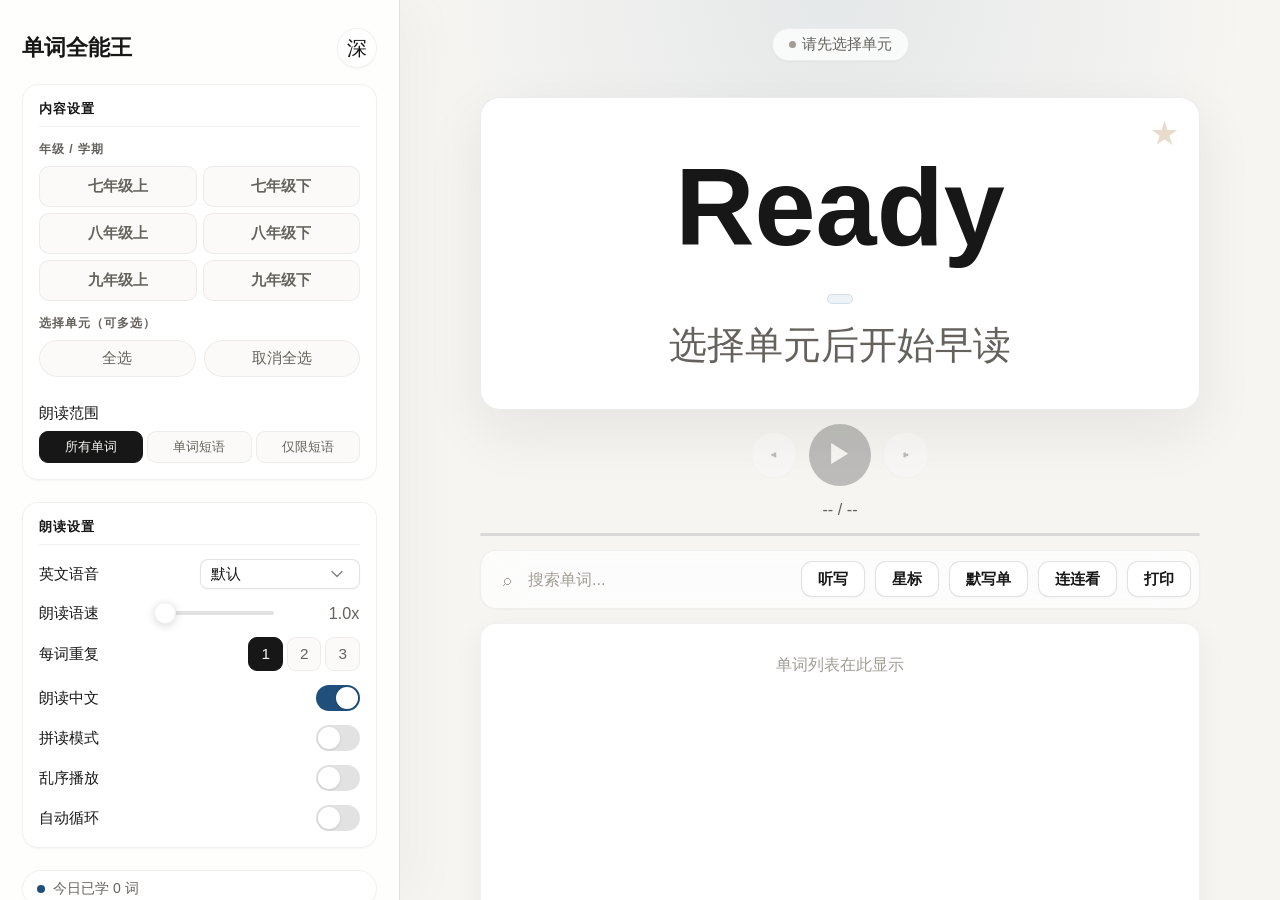
==== commit d8325e3f: "更新" ====
--- a/index.html
+++ b/index.html
@@ -6,540 +6,20 @@
 <title>初中英语单词全能王</title>
 <link rel="manifest" href="manifest.json">
 <meta name="theme-color" content="#0071e3">
-<style>
-/* ===== Print Styles ===== */
-@media print {
-  body { background: #fff !important; font-size: 12px; }
-  .sidebar, .controls, .toolbar, .progress-wrap, .progress-text,
-  .badge, .hamburger, .toast, .overlay, .mobile-top, .app-footer,
-  .card-star, .row-star, .word-phonetic, .unit-info, .prog-mini,
-  .dictation-panel, .word-card { display: none !important; }
-  .app { display: block !important; }
-  .main { padding: 0 !important; max-height: none !important; overflow-y: visible !important; display: block !important; }
-  .word-list-panel { height: auto !important; max-height: none !important; overflow-y: visible !important; box-shadow: none; border: none; column-gap: 24px; column-rule: 1px dotted #ddd; }
-  .word-list-panel.cols-2 { column-count: 2; }
-  .unit-section-header { color: #000; border-bottom: 2px solid #000; font-size: 0.9rem; font-weight: 800; padding: 6px 0 2px 20px; margin-top: 8px; column-span: all; break-after: avoid; }
-  .word-row { break-inside: avoid; font-size: 0.68rem; padding: 2px 4px; border-bottom: 1px solid #e8e8e8; display: flex; align-items: baseline; }
-  .word-row .idx { color: #999; font-size: 0.6rem; width: 20px; flex-shrink: 0; margin-right: 4px; text-align: right; }
-  .word-row .word-body { flex: 1; min-width: 0; }
-  .word-row .wen { font-size: 0.72rem; font-weight: 600; }
-  .word-row .wpos { color: #555; font-size: 0.6rem; font-style: italic; }
-  .word-row .wzh { color: #333; font-size: 0.68rem; line-height: 1.3; }
-  .word-row .wen, .word-row .wpos, .word-row .wzh { display: inline; margin-right: 3px; }
-  .word-row.is-phrase { flex-wrap: wrap; }
-  .word-row.is-phrase .idx { align-self: flex-start; }
-  .word-row.is-phrase .word-body { padding-left: 0; }
-  .word-row.is-phrase .wen { display: block; white-space: normal; }
-  @page { size: A4; margin: 8mm 8mm 14mm 8mm; @bottom-center { content: "— " counter(page) " —"; font-size: 0.7rem; color: #666; } }
-}
-:root {
-  --bg: #f2f2f7;
-  --surface: #ffffff;
-  --glass: rgba(255,255,255,0.78);
-  --text: #1d1d1f;
-  --text-secondary: #6e6e73;
-  --text-tertiary: #aeaeb2;
-  --border: rgba(0,0,0,0.04);
-  --border-strong: rgba(0,0,0,0.08);
-  --primary: #0071e3;
-  --primary-hover: #0066cc;
-  --primary-light: #e8f2fd;
-  --accent: #ff9500;
-  --accent-light: #fff6e8;
-  --success: #2ecc71;
-  --danger: #ff3b30;
-  --shadow-sm: 0 0.5px 1px rgba(0,0,0,0.03);
-  --shadow: 0 1px 8px rgba(0,0,0,0.04);
-  --shadow-lg: 0 2px 16px rgba(0,0,0,0.06);
-  --radius: 22px;
-  --radius-sm: 14px;
-  --radius-xs: 10px;
-  --transition: 0.3s cubic-bezier(0.25, 0, 0, 1);
-}
-body.dark {
-  --bg: #000000;
-  --surface: #1c1c1e;
-  --glass: rgba(28,28,30,0.82);
-  --text: #f5f5f7;
-  --text-secondary: #98989d;
-  --text-tertiary: #636366;
-  --border: rgba(255,255,255,0.06);
-  --border-strong: rgba(255,255,255,0.10);
-  --primary: #0a84ff;
-  --primary-hover: #409cff;
-  --primary-light: #0a2840;
-  --accent: #ff9f0a;
-  --accent-light: #2e2010;
-  --shadow-sm: 0 0.5px 1px rgba(0,0,0,0.3);
-  --shadow: 0 1px 8px rgba(0,0,0,0.4);
-  --shadow-lg: 0 2px 16px rgba(0,0,0,0.5);
-}
-* { box-sizing: border-box; margin: 0; padding: 0; }
-html { font-size: 20px; }
-body {
-  font-family: -apple-system, BlinkMacSystemFont, "SF Pro Display", "SF Pro Text", "PingFang SC", "Microsoft YaHei", sans-serif;
-  background: var(--bg); color: var(--text); min-height: 100vh;
-  transition: background var(--transition), color var(--transition);
-  -webkit-font-smoothing: antialiased;
-}
-.app { display: flex; min-height: 100vh; }
-.sidebar {
-  width: 480px; min-width: 480px;
-  background: var(--glass);
-  backdrop-filter: blur(24px) saturate(180%);
-  -webkit-backdrop-filter: blur(24px) saturate(180%);
-  border-right: 1px solid var(--border);
-  display: flex; flex-direction: column;
-  padding: 32px 24px; gap: 20px;
-  overflow-y: auto; max-height: 100vh;
-}
-.main {
-  flex: 1; display: flex; flex-direction: column;
-  align-items: center; justify-content: flex-start;
-  padding: 32px 40px 28px; gap: 18px;
-  overflow-y: auto; max-height: 100vh;
-}
-.sidebar-header { display: flex; align-items: center; justify-content: space-between; }
-.sidebar-header h1 { font-size: 1.5rem; font-weight: 700; letter-spacing: -0.02em; }
-.header-btns { display: flex; gap: 8px; }
-.icon-btn {
-  width: 40px; height: 40px; border: none; border-radius: 50%;
-  background: var(--surface); cursor: pointer; font-size: 1.1rem;
-  display: flex; align-items: center; justify-content: center;
-  transition: all var(--transition); box-shadow: var(--shadow-sm); color: var(--text);
-}
-.icon-btn:hover { background: var(--bg); transform: scale(1.05); }
-.icon-btn:active { transform: scale(0.97); }
-.form-group { display: flex; flex-direction: column; gap: 8px; }
-.form-label {
-  font-size: 0.75rem; font-weight: 600; color: var(--text-secondary);
-  text-transform: uppercase; letter-spacing: 0.06em;
-}
-.grade-btns { display: grid; grid-template-columns: 1fr 1fr; gap: 6px; }
-.grade-btns button { padding: 10px 8px; border: 1px solid var(--border-strong); border-radius: 10px; background: var(--surface); color: var(--text); font-size: 0.82rem; font-weight: 600; cursor: pointer; transition: all var(--transition); }
-.grade-btns button:hover { background: var(--primary-light); }
-.grade-btns button.active { background: var(--primary); color: #fff; border-color: var(--primary); box-shadow: 0 4px 12px rgba(0,113,227,0.3); }
-select {
-  width: 100%; padding: 12px 16px; border: 1px solid var(--border-strong);
-  border-radius: var(--radius-xs); background: var(--surface); color: var(--text);
-  font-size: 1rem; cursor: pointer; transition: all var(--transition);
-  appearance: none;
-  background-image: url("data:image/svg+xml,%3Csvg width='12' height='8' viewBox='0 0 12 8' fill='none' xmlns='http://www.w3.org/2000/svg'%3E%3Cpath d='M1 1.5l5 5 5-5' stroke='%2386868b' stroke-width='1.5' stroke-linecap='round' stroke-linejoin='round'/%3E%3C/svg%3E");
-  background-repeat: no-repeat; background-position: right 16px center;
-  box-shadow: var(--shadow-sm);
-}
-select:focus { outline: none; border-color: var(--primary); box-shadow: 0 0 0 3px var(--primary-light); }
-.unit-scroll { max-height: 320px; overflow-y: auto; }
-.unit-list-v {
-  display: flex; flex-direction: column; gap: 2px; padding: 2px 0;
-}
-.unit-row {
-  display: flex; align-items: center; gap: 10px;
-  padding: 9px 12px; border: none; border-radius: var(--radius-xs);
-  background: transparent; color: var(--text); font-size: 0.84rem;
-  cursor: pointer; transition: all var(--transition);
-  user-select: none; line-height: 1.3;
-}
-.unit-row:hover { background: var(--primary-light); }
-.unit-row.selected { background: var(--primary); color: #fff; }
-.unit-row .unit-check {
-  width: 20px; height: 20px; border-radius: 50%;
-  border: 2px solid var(--border-strong); flex-shrink: 0;
-  display: flex; align-items: center; justify-content: center;
-  font-size: 0.65rem; transition: all var(--transition);
-}
-.unit-row.selected .unit-check { border-color: #fff; background: rgba(255,255,255,0.25); }
-.unit-row .unit-title { flex: 1; line-height: 1.3; }
-.unit-row .unit-word-count { font-size: 0.75rem; opacity: 0.6; flex-shrink: 0; white-space: nowrap; }
-.chip-actions { display: flex; gap: 8px; }
-.chip-actions button {
-  flex: 1; padding: 8px 0; border: none; border-radius: 100px;
-  background: var(--surface); color: var(--primary); font-size: 0.82rem; font-weight: 500;
-  cursor: pointer; transition: all var(--transition); box-shadow: var(--shadow-sm);
-}
-.chip-actions button:hover { background: var(--primary); color: #fff; }
-.settings { display: flex; flex-direction: column; gap: 14px; }
-.setting-row { display: flex; align-items: center; justify-content: space-between; }
-.setting-label { font-size: 0.9rem; color: var(--text); font-weight: 500; }
-.setting-value { font-size: 0.9rem; color: var(--text-secondary); min-width: 32px; text-align: center; }
-input[type="range"] {
-  -webkit-appearance: none; width: 120px; height: 4px;
-  border-radius: 2px; background: var(--border-strong); outline: none;
-}
-input[type="range"]::-webkit-slider-thumb {
-  -webkit-appearance: none; width: 22px; height: 22px; border-radius: 50%;
-  background: #fff; cursor: pointer; box-shadow: 0 2px 8px rgba(0,0,0,0.15);
-  border: 1px solid rgba(0,0,0,0.06);
-}
-.toggle-switch { position: relative; width: 44px; height: 26px; flex-shrink: 0; }
-.toggle-switch input { opacity: 0; width: 0; height: 0; }
-.toggle-slider {
-  position: absolute; inset: 0; background: var(--border-strong);
-  border-radius: 26px; cursor: pointer; transition: all var(--transition);
-}
-.toggle-slider::before {
-  content: ''; position: absolute; width: 22px; height: 22px; left: 2px; top: 2px;
-  background: #fff; border-radius: 50%; transition: all var(--transition);
-  box-shadow: 0 1px 3px rgba(0,0,0,0.12);
-}
-.toggle-switch input:checked + .toggle-slider { background: var(--primary); }
-.toggle-switch input:checked + .toggle-slider::before { transform: translateX(18px); }
-.repeat-btns { display: flex; gap: 4px; }
-.repeat-btns button {
-  width: auto; min-width: 34px; height: 34px; padding: 0 12px; border: none; border-radius: var(--radius-xs);
-  background: var(--surface); color: var(--text); font-size: 0.85rem; font-weight: 500;
-  cursor: pointer; transition: all var(--transition); box-shadow: var(--shadow-sm);
-}
-.repeat-btns button.active { background: var(--primary); color: #fff; box-shadow: 0 4px 12px rgba(0,113,227,0.3); }
-
-.btn-primary {
-  width: 100%; padding: 14px 24px; border: none; border-radius: 100px;
-  background: var(--primary); color: #fff; font-size: 1rem; font-weight: 600;
-  cursor: pointer; transition: all var(--transition); letter-spacing: -0.01em;
-}
-.btn-primary:hover { background: var(--primary-hover); transform: translateY(-1px); box-shadow: 0 8px 24px rgba(0,113,227,0.3); }
-.btn-primary:active { transform: scale(0.98); }
-.btn-primary:disabled { opacity: 0.35; cursor: not-allowed; transform: none; box-shadow: none; }
-.btn-primary.stop { background: var(--danger); }
-
-.btn-ghost {
-  width: 100%; padding: 11px 16px; border: none; border-radius: 100px;
-  background: var(--surface); color: var(--primary); font-size: 0.9rem; font-weight: 500;
-  cursor: pointer; transition: all var(--transition); box-shadow: var(--shadow-sm);
-}
-.btn-ghost:hover { background: var(--primary); color: #fff; }
-
-/* ===== Toolbar ===== */
-.toolbar {
-  width: 100%; max-width: 700px;
-  display: flex; gap: 10px; align-items: center;
-}
-.search-wrap {
-  flex: 1; position: relative;
-}
-.search-wrap input {
-  width: 100%; padding: 10px 16px 10px 38px;
-  border: none; border-radius: 100px;
-  background: var(--surface); color: var(--text); font-size: 0.9rem;
-  box-shadow: var(--shadow-sm);
-  transition: all var(--transition);
-}
-.search-wrap input:focus { outline: none; box-shadow: 0 0 0 4px rgba(0,113,227,0.1); }
-.search-wrap input::placeholder { color: var(--text-tertiary); }
-.search-icon {
-  position: absolute; left: 14px; top: 50%; transform: translateY(-50%);
-  color: var(--text-tertiary); pointer-events: none; font-size: 0.9rem;
-}
-.tool-btn {
-  width: 38px; height: 38px; border: none; border-radius: 50%;
-  background: var(--surface); cursor: pointer; font-size: 1rem;
-  display: flex; align-items: center; justify-content: center;
-  transition: all var(--transition); box-shadow: var(--shadow-sm); color: var(--text-secondary);
-  flex-shrink: 0; position: relative;
-}
-.tool-btn:hover { color: var(--primary); transform: scale(1.05); }
-.tool-btn.active { background: var(--primary); color: #fff; }
-.dict-btn-main {
-  width: auto !important; padding: 0 16px !important;
-  border-radius: 20px !important; font-size: 0.85rem !important;
-  font-weight: 600 !important; gap: 4px;
-  background: var(--accent) !important; color: #fff !important;
-}
-.dict-btn-main:hover { opacity: 0.85; transform: scale(1.05); }
-.tool-btn .fav-count {
-  position: absolute; top: -4px; right: -4px;
-  background: var(--accent); color: #fff; font-size: 0.55rem; font-weight: 700;
-  width: 16px; height: 16px; border-radius: 50%;
-  display: flex; align-items: center; justify-content: center;
-}
-
-/* ===== Badge ===== */
-.badge {
-  display: inline-flex; align-items: center; gap: 6px;
-  padding: 6px 16px; border-radius: 100px;
-  background: var(--surface); color: var(--text-secondary);
-  font-size: 0.82rem; font-weight: 500; box-shadow: var(--shadow-sm);
-}
-.badge .dot { width: 7px; height: 7px; border-radius: 50%; background: var(--success); }
-
-/* ===== Unit Info ===== */
-.unit-info {
-  font-size: 0.9rem; color: var(--text-secondary); font-weight: 500;
-  text-align: center; padding: 4px 0;
-}
-
-/* ===== Progress ===== */
-.prog-mini {
-  display: flex; align-items: center; gap: 8px; padding: 8px 14px;
-  background: var(--surface); border-radius: 100px;
-  font-size: 0.78rem; color: var(--text-secondary);
-  box-shadow: var(--shadow-sm);
-}
-.prog-mini .prog-dot { width: 8px; height: 8px; border-radius: 50%; background: var(--primary); flex-shrink: 0; }
-
-/* ===== Dictation ===== */
-.dictation-panel { display: none; width: 100%; max-width: 700px; background: var(--surface); border-radius: var(--radius); padding: 24px; box-shadow: var(--shadow); border: 1px solid var(--border); }
-.dictation-panel.show { display: block; }
-.dict-controls { display: flex; flex-direction: column; gap: 10px; margin-bottom: 14px; }
-.dict-ctl-row { display: flex; align-items: center; justify-content: space-between; }
-.dict-ctl-row span, .dict-ctl-label { font-size: 0.85rem; color: var(--text-secondary); }
-.dict-num-btns { display: flex; gap: 4px; }
-.dict-num-btns button { padding: 6px 14px; border: 1px solid var(--border-strong); border-radius: 20px; background: var(--surface); color: var(--text); font-size: 0.82rem; cursor: pointer; transition: all var(--transition); }
-.dict-num-btns button.active { background: var(--primary); color: #fff; border-color: var(--primary); }
-.dict-grid { display: flex; flex-wrap: wrap; gap: 8px; justify-content: center; margin: 12px 0; }
-.dict-num { width: 52px; height: 52px; border-radius: 50%; background: var(--bg); display: flex; align-items: center; justify-content: center; font-size: 1.1rem; font-weight: 700; color: var(--text-secondary); border: 2px solid var(--border-strong); transition: all 0.3s ease; }
-.dict-num.playing { border-color: var(--primary); background: var(--primary-light); color: var(--primary); animation: dictPulse 1s infinite; }
-@keyframes dictPulse { 0%,100% { transform: scale(1); } 50% { transform: scale(1.12); } }
-.dict-num.done { border-color: var(--success); background: #e8f5e9; color: var(--success); }
-.dict-answers { margin-top: 12px; text-align: left; }
-.dict-answers h4 { font-size: 1.5rem; margin-bottom: 10px; }
-.dict-answer-row { display: flex; align-items: center; gap: 16px; padding: 12px 0; border-bottom: 1px solid var(--border); }
-.dict-answer-row .num { color: var(--text-secondary); font-weight: 700; width: 50px; font-size: 1.4rem; }
-.dict-answer-row .en { flex: 1; font-weight: 700; font-size: 1.8rem; }
-.dict-answer-row .pos { color: var(--text-tertiary); font-size: 1rem; font-style: italic; width: 80px; flex-shrink: 0; }
-.dict-answer-row .zh { color: var(--text-secondary); font-size: 1.4rem; }
-.dict-answer-row .cnt { font-size: 0.85rem; color: var(--text-tertiary); }
-
-/* ===== Word Card ===== */
-.word-card {
-  background: var(--surface); border-radius: 24px;
-  padding: 44px 56px; text-align: center;
-  box-shadow: var(--shadow-lg);
-  transition: all 0.35s cubic-bezier(0.25,0.1,0.25,1);
-  min-width: 340px; max-width: 95%; width: fit-content; width: -moz-fit-content;
-  border: 1px solid var(--border); position: relative;
-  margin: 0 auto;
-}
-.word-card.active { border-color: var(--primary); box-shadow: 0 0 0 12px var(--primary-light),var(--shadow-lg); }
-.word-card .word-en {
-  font-size: clamp(3.5rem,12vw,7rem); font-weight: 700;
-  color: var(--text); letter-spacing: -0.02em; line-height: 1.2;
-  overflow-wrap: break-word; word-break: break-word;
-}
-.word-card .word-phonetic {
-  font-size: 1.3rem; color: var(--text-tertiary);
-  margin-top: 4px; font-weight: 400;
-  transition: all 0.3s ease;
-}
-.word-card .word-pos {
-  display: inline-block;
-  font-size: 1.6rem; color: #fff; background: var(--primary);
-  margin-top: 6px; padding: 5px 20px; border-radius: 24px;
-  font-weight: 500; font-style: normal; letter-spacing: 0.02em;
-  transition: all 0.3s ease;
-}
-.sy-dot { color: var(--primary); font-weight: 700; font-size: 0.7em; margin: 0 1px; opacity: 0.7; }
-.word-card .word-zh {
-  font-size: clamp(1.8rem,6vw,3.2rem); color: var(--text-secondary);
-  margin-top: 8px; font-weight: 400;
-  transition: all 0.3s ease;
-}
-.word-card .word-zh.hidden-zh { color: transparent; background: var(--border-strong); border-radius: 12px; user-select: none; cursor: pointer; min-width: 3em; display: inline-block; }
-.word-card .card-star {
-  position: absolute; top: 16px; right: 20px;
-  background: none; border: none; font-size: 1.6rem; cursor: pointer;
-  transition: all var(--transition); opacity: 0.25; color: var(--accent);
-}
-.word-card .card-star:hover { opacity: 0.7; transform: scale(1.15); }
-.word-card .card-star.faved { opacity: 1; }
-
-/* ===== Controls ===== */
-.controls { display: flex; align-items: center; gap: 16px; }
-.ctrl-btn {
-  width: 52px; height: 52px; border: none; border-radius: 50%;
-  background: var(--surface); color: var(--text); font-size: 1.3rem;
-  cursor: pointer; display: flex; align-items: center; justify-content: center;
-  transition: all var(--transition); box-shadow: var(--shadow);
-}
-.ctrl-btn:hover { transform: scale(1.06); box-shadow: var(--shadow-lg); }
-.ctrl-btn:active { transform: scale(0.95); }
-.ctrl-btn.play-btn {
-  width: 76px; height: 76px; font-size: 1.8rem;
-  background: var(--primary); color: #fff;
-}
-.ctrl-btn.play-btn:hover { background: var(--primary-hover); }
-.ctrl-btn.play-btn.pause { background: var(--accent); }
-.ctrl-btn:disabled { opacity: 0.25; cursor: not-allowed; transform: none; box-shadow: var(--shadow-sm); }
-.progress-text { font-size: 0.9rem; color: var(--text-secondary); font-weight: 500; }
-
-.progress-wrap { width: 100%; max-width: 700px; }
-.progress-track { width: 100%; height: 4px; background: var(--border-strong); border-radius: 2px; overflow: hidden; }
-.progress-fill { height: 100%; background: var(--primary); border-radius: 2px; transition: width 0.3s ease; }
-
-/* ===== Word List ===== */
-.word-list-panel {
-  width: 100%; max-width: 700px; height: 400px; overflow-y: auto; flex-shrink: 0;
-  background: var(--surface); border-radius: var(--radius);
-  padding: 6px 0; box-shadow: var(--shadow); border: 1px solid var(--border);
-}
-.word-list-panel::-webkit-scrollbar { width: 5px; }
-.word-list-panel::-webkit-scrollbar-thumb { background: var(--border-strong); border-radius: 3px; }
-.word-row {
-  display: flex; align-items: center; gap: 8px;
-  padding: 9px 16px; margin: 1px 8px;
-  cursor: pointer; border-radius: var(--radius-xs);
-  transition: all 0.15s ease; font-size: 0.95rem;
-}
-.word-row:hover { background: rgba(0,113,227,0.04); }
-.word-row.current { background: var(--accent-light); font-weight: 600; }
-.word-row.played { color: var(--success); }
-.word-row .idx { color: var(--text-tertiary); font-size: 0.78rem; width: 26px; flex-shrink: 0; font-weight: 500; }
-.word-row .wen { flex: 1; font-size: 1rem; }
-.word-row .wpos { color: var(--text-tertiary); font-size: 0.78rem; width: 52px; flex-shrink: 0; font-weight: 400; font-style: italic; }
-.word-row .wzh { color: var(--text-secondary); font-size: 0.85rem; transition: all 0.2s ease; }
-.word-row .wzh.zh-hidden { color: transparent; background: var(--border-strong); border-radius: 8px; user-select: none; min-width: 2em; }
-.word-row .row-star {
-  background: none; border: none; font-size: 0.95rem; cursor: pointer;
-  transition: all var(--transition); opacity: 0.15; color: var(--accent);
-  flex-shrink: 0; padding: 2px;
-}
-.word-row .row-star:hover { opacity: 0.7; transform: scale(1.2); }
-.word-row .row-star.faved { opacity: 1; }
-.empty-state { color: var(--text-tertiary); text-align: center; padding: 24px; font-size: 0.9rem; }
-
-/* ===== Footer ===== */
-.app-footer { text-align: center; padding: 8px 0 0; font-size: 0.82rem; color: var(--text-secondary); letter-spacing: 0.03em; font-weight: 500; }
-.app-footer a { color: var(--primary); text-decoration: none; }
-
-/* ===== Modal ===== */
-.modal-overlay {
-  display: none; position: fixed; inset: 0;
-  background: rgba(0,0,0,0.35); backdrop-filter: blur(8px);
-  -webkit-backdrop-filter: blur(8px); z-index: 200;
-  align-items: center; justify-content: center;
-}
-.modal-overlay.show { display: flex; }
-.modal-box {
-  background: var(--surface); border-radius: 24px; padding: 36px;
-  width: 92%; max-width: 600px; max-height: 85vh;
-  display: flex; flex-direction: column; gap: 20px;
-  box-shadow: 0 24px 80px rgba(0,0,0,0.15); overflow-y: auto;
-  border: 1px solid var(--border);
-}
-.modal-box h2 { font-size: 1.3rem; font-weight: 700; letter-spacing: -0.01em; }
-.modal-box .hint { font-size: 0.85rem; color: var(--text-secondary); line-height: 1.7; background: var(--bg); padding: 14px 18px; border-radius: var(--radius-sm); }
-.modal-box .hint code { background: var(--surface); padding: 2px 8px; border-radius: 6px; font-size: 0.85rem; font-family: "SF Mono","Consolas",monospace; }
-.modal-box textarea {
-  width: 100%; min-height: 200px; padding: 16px;
-  border: 1px solid var(--border-strong); border-radius: var(--radius-sm);
-  background: var(--bg); color: var(--text); font-size: 1rem;
-  font-family: "SF Mono","Consolas",monospace; line-height: 1.8; resize: vertical;
-}
-.modal-box textarea:focus { outline: none; border-color: var(--primary); box-shadow: 0 0 0 4px rgba(0,113,227,0.08); }
-.worksheet-modal { max-width: 820px; max-height: 85vh; overflow-y: auto; }
-.worksheet-preview { margin: 14px 0; overflow-x: auto; }
-.ws-table { width: 100%; border-collapse: collapse; table-layout: fixed; }
-.ws-table th { border: 1px solid #000; padding: 6px 4px; font-size: 0.78rem; text-align: center; font-weight: 600; background: #f0f0f0; }
-.ws-table td { border: 1px solid #000; padding: 8px 6px; font-size: 0.85rem; vertical-align: middle; }
-.ws-table .ws-word { font-weight: 600; text-align: center; }
-.ws-table .ws-pos { text-align: center; font-size: 0.78rem; color: #555; font-style: italic; }
-.ws-table .ws-blank { height: 28px; }
-.ws-unit-title { font-weight: 700; font-size: 0.9rem; padding: 10px 0 2px; margin-top: 6px; border-bottom: 1.5px solid #000; }
-@media print {
-  body.print-ws { background: #fff !important; }
-  body.print-ws .app, body.print-ws .main, body.print-ws .sidebar,
-  body.print-ws .controls, body.print-ws .toolbar, body.print-ws .badge,
-  body.print-ws .toast, body.print-ws .mobile-top, body.print-ws .app-footer,
-  body.print-ws .card-star, body.print-ws .row-star, body.print-ws .prog-mini,
-  body.print-ws .dictation-panel, body.print-ws .word-list-panel,
-  body.print-ws .word-card, body.print-ws .print-hint,
-  body.print-ws .worksheet-modal .dict-ctl-row,
-  body.print-ws .worksheet-modal .dict-actions,
-  body.print-ws #worksheetModalOverlay .icon-btn,
-  body.print-ws #worksheetModalOverlay .btn-primary { display: none !important; }
-  body.print-ws #worksheetModalOverlay { display: block !important; position: static !important; background: #fff !important; }
-  body.print-ws .worksheet-modal { box-shadow: none !important; max-width: 100% !important; max-height: none !important; padding: 0 !important; }
-  body.print-ws .worksheet-preview { margin: 0 !important; }
-  body.print-ws .ws-page { padding: 8px 12px !important; }
-  @page { size: A4; margin: 8mm 8mm 12mm 8mm; }
-}
-.modal-actions { display: flex; gap: 10px; justify-content: flex-end; }
-.modal-actions button {
-  padding: 10px 20px; border: none; border-radius: 100px;
-  background: var(--surface); color: var(--text); font-size: 0.9rem; font-weight: 500;
-  cursor: pointer; transition: all var(--transition); box-shadow: var(--shadow-sm);
-}
-.modal-actions button:hover { background: var(--bg); }
-.modal-actions button.primary { background: var(--primary); color: #fff; }
-.modal-actions button.primary:hover { background: var(--primary-hover); }
-.modal-actions button.danger { color: var(--danger); }
-.modal-actions button.danger:hover { background: #fff0ef; }
-
-.game-item { padding: 16px 24px; margin: 5px 0; border: 2px solid var(--border-strong); border-radius: 16px; cursor: pointer; font-size: 1.35rem; font-weight: 600; transition: all 0.2s cubic-bezier(.4,0,.2,1); user-select: none; text-align: center; min-height: 56px; display: flex; align-items: center; justify-content: center; background: var(--surface); white-space: nowrap; overflow: hidden; }
-.game-item:hover { border-color: var(--primary); background: linear-gradient(135deg,var(--primary-light),var(--surface)); transform: translateY(-2px); box-shadow: 0 6px 20px rgba(0,113,227,0.12); }
-.game-item.selected { border-color: var(--primary); background: var(--primary-light); box-shadow: 0 0 0 4px rgba(0,113,227,0.25); transform: scale(1.02); }
-.game-item.matched { border-color: var(--success); background: linear-gradient(135deg,#e8f5e9,#c8e6c9); color: var(--success); opacity: 0.6; pointer-events: none; transform: scale(0.96); transition: all 0.5s cubic-bezier(.4,0,.2,1); }
-.game-item.wrong { border-color: var(--danger); background: #ffebee; animation: shake 0.4s; }
-@keyframes shake { 0%,100% { transform: translateX(0); } 20% { transform: translateX(-6px); } 40% { transform: translateX(6px); } 60% { transform: translateX(-4px); } 80% { transform: translateX(4px); } }
-.game-board-row { display: grid; grid-template-columns: 1fr 40px 1fr; gap: 8px; align-items: start; }
-.game-col-title { font-weight: 800; font-size: 1.3rem; text-align: center; padding: 14px; background: linear-gradient(135deg,var(--bg),var(--surface)); border-radius: 14px; margin-bottom: 8px; }
-.game-col-score { text-align: center; font-size: 1.6rem; font-weight: 800; }
-.game-col-score.s1 { color: var(--primary); }
-.game-col-score.s2 { color: var(--danger); }
-.game-player-divider { width: 3px; background: linear-gradient(180deg,var(--primary),var(--accent),var(--primary)); border-radius: 2px; flex-shrink: 0; opacity: 0.3; }
-@keyframes celebrateBounce { 0% { transform: scale(1) rotate(-5deg); } 100% { transform: scale(1.15) rotate(5deg); } }
-.game-confetti { position: fixed; pointer-events: none; z-index: 9999; animation: confettiFall 2.5s ease-out forwards; }
-@keyframes confettiFall { 0% { opacity:1; transform: translateY(0) rotate(0deg) scale(1); } 100% { opacity:0; transform: translateY(100vh) rotate(720deg) scale(0.3); } }
-#gameModalOverlay .modal-box { background: linear-gradient(180deg,var(--surface),var(--bg)); }
-.toast {
-  position: fixed; bottom: 44px; left: 50%; transform: translateX(-50%);
-  padding: 12px 28px; background: var(--text); color: var(--bg);
-  border-radius: 100px; font-size: 0.92rem; font-weight: 500;
-  opacity: 0; pointer-events: none; transition: opacity 0.35s ease;
-  z-index: 300; box-shadow: 0 8px 32px rgba(0,0,0,0.18);
-}
-.toast.show { opacity: 1; }
-
-/* ===== Mobile ===== */
-.mobile-top { display: none; padding: 12px 16px; align-items: center; justify-content: space-between; background: var(--glass); backdrop-filter: blur(20px); -webkit-backdrop-filter: blur(20px); border-bottom: 1px solid var(--border); position: sticky; top: 0; z-index: 60; }
-.mobile-top h1 { font-size: 1.2rem; font-weight: 700; }
-.hamburger { width: 44px; height: 44px; border: none; border-radius: 50%; background: var(--surface); font-size: 1.3rem; cursor: pointer; align-items: center; justify-content: center; box-shadow: var(--shadow-sm); display: none; }
-.overlay { display: none; position: fixed; inset: 0; background: rgba(0,0,0,0.3); z-index: 50; }
-.overlay.show { display: block; }
-
-@media (max-width: 1024px) {
-  html { font-size: 16px; }
-  .app { flex-direction: column; }
-  .sidebar { position: fixed !important; left: -105% !important; top: 0; bottom: 0; z-index: 100; width: 300px; min-width: 300px; transition: left 0.35s cubic-bezier(0.25,0.1,0.25,1); box-shadow: var(--shadow-lg); overflow-y: auto; }
-  .sidebar.open { left: 0 !important; }
-  .mobile-top { display: flex !important; }
-  .hamburger { display: flex !important; }
-  .main { padding: 10px 8px 16px; gap: 8px; max-height: none; overflow-y: visible; width: 100%; }
-  .unit-scroll { max-height: 180px; }
-  .word-card { padding: 20px 16px; border-radius: 16px; min-width: auto; max-width: 100%; }
-  .word-card .word-en { font-size: clamp(2.2rem,10vw,3.5rem); }
-  .word-card .word-phonetic { font-size: 0.9rem; }
-  .word-card .word-pos { font-size: 1.2rem; padding: 3px 14px; }
-  .word-card .word-zh { font-size: clamp(1rem,5vw,1.5rem); }
-  .word-list-panel { max-height: 160px; }
-  .controls { gap: 10px; }
-  .ctrl-btn.play-btn { width: 52px; height: 52px; font-size: 1.3rem; }
-  .ctrl-btn { width: 38px; height: 38px; font-size: 1rem; }
-  .toolbar { flex-wrap: wrap; gap: 6px; }
-  .search-wrap { flex: 1 1 100%; }
-  .dict-btn-main { font-size: 0.75rem !important; padding: 0 10px !important; }
-  .dictation-panel { padding: 16px; }
-  .dict-ctl-row { flex-wrap: wrap; gap: 6px; }
-  .dict-answer-row { font-size: 0.95rem; padding: 8px 0; }
-  .dict-answer-row .en { font-size: 1.1rem; }
-  .dict-answer-row .zh { font-size: 0.9rem; }
-  .unit-info { font-size: 0.75rem; }
-  .prog-mini { font-size: 0.75rem; }
-}
-</style>
+<link rel="stylesheet" href="styles.css">
 </head>
 <body>
 
 <div class="app">
-  <div class="mobile-top"><button class="hamburger" id="hamburger">☰</button><h1>单词全能王</h1><div class="header-btns"><button class="icon-btn" id="themeBtnM" title="主题">🌓</button></div></div>
+  <div class="mobile-top"><button class="hamburger" id="hamburger">☰</button><h1>单词全能王</h1><div class="header-btns"><button class="icon-btn" id="themeBtnM" title="主题">深</button></div></div>
   <div class="overlay" id="overlay"></div>
 
   <!-- ===== Sidebar ===== -->
   <aside class="sidebar" id="sidebar">
-    <div class="sidebar-header"><h1>单词全能王</h1><div class="header-btns"><button class="icon-btn" id="themeBtn" title="深色/浅色">🌓</button></div></div>
-
-    <div class="settings" style="background:var(--primary-light);border-radius:16px;padding:16px;margin-bottom:6px">
-      <div class="setting-section-title">📚 内容设置</div>
+    <div class="sidebar-header"><h1>单词全能王</h1><div class="header-btns"><button class="icon-btn" id="themeBtn" title="深色/浅色">深</button></div></div>
+
+    <div class="settings panel-section">
+      <div class="setting-section-title">内容设置</div>
 
       <div class="form-group">
         <span class="form-label">年级 / 学期</span>
@@ -552,12 +32,12 @@
         <div class="unit-scroll"><div class="unit-list-v" id="unitList"></div></div>
       </div>
 
-      <div class="setting-row"><span class="setting-label">朗读范围</span><div class="repeat-btns" id="contentModeBtns"><button data-mode="all" class="active">所有单词</button><button data-mode="words">单词短语</button><button data-mode="phrases">仅限短语</button></div></div>
-    </div>
-
-    <div class="settings" style="background:var(--accent-light);border-radius:16px;padding:16px;margin-bottom:6px">
-      <div class="setting-section-title">🔊 朗读设置</div>
-      <div class="setting-row"><span class="setting-label">英文语音</span><select id="voiceSelect" style="width:160px;padding:6px 10px;font-size:0.82rem;border-radius:8px;"><option value="">默认</option></select></div>
+      <div class="setting-row content-mode-row"><span class="setting-label">朗读范围</span><div class="repeat-btns" id="contentModeBtns"><button data-mode="all" class="active">所有单词</button><button data-mode="words">单词短语</button><button data-mode="phrases">仅限短语</button></div></div>
+    </div>
+
+    <div class="settings panel-section">
+      <div class="setting-section-title">朗读设置</div>
+      <div class="setting-row"><span class="setting-label">英文语音</span><select id="voiceSelect" class="voice-select"><option value="">默认</option></select></div>
       <div class="setting-row"><span class="setting-label">朗读语速</span><input type="range" id="speedSlider" min="1" max="2" step="0.1" value="1"><span class="setting-value" id="speedLabel">1x</span></div>
       <div class="setting-row"><span class="setting-label">每词重复</span><div class="repeat-btns"><button data-r="1" class="active">1</button><button data-r="2">2</button><button data-r="3">3</button></div></div>
       <div class="setting-row"><span class="setting-label">朗读中文</span><label class="toggle-switch"><input type="checkbox" id="speakChinese" checked><span class="toggle-slider"></span></label></div>
@@ -573,19 +53,19 @@
 
     <button class="btn-primary" id="btnStart" disabled>开始早读</button>
     <button class="btn-ghost" id="btnImport">编辑 / 导入单词</button>
-    <button class="btn-ghost" id="btnExport" style="color:var(--text-secondary)">导出 data.js 文件</button>
+    <button class="btn-ghost muted-action" id="btnExport">导出 data.js 文件</button>
     <div class="app-footer">作者 Alison &nbsp;·&nbsp; 初中英语人教版 PEP</div>
   </aside>
 
   <!-- ===== Main ===== -->
   <main class="main">
-    <div class="badge" id="wordCountBadge"><span class="dot" style="background:var(--text-tertiary)"></span> 请先选择单元</div>
+    <div class="badge" id="wordCountBadge"><span class="dot muted-dot"></span> 请先选择单元</div>
 
     <div class="unit-info" id="unitInfo"></div>
 
     <div class="word-card" id="wordCard">
       <button class="card-star" id="cardStar" title="收藏">&#9733;</button>
-      <div class="word-en">👋</div>
+      <div class="word-en">Ready</div>
       <div class="word-phonetic" id="wordPhonetic"></div>
       <div class="word-pos" id="wordPos"></div>
       <div class="word-zh" id="wordZh">选择单元后开始早读</div>
@@ -598,24 +78,24 @@
     </div>
 
     <div class="progress-text" id="progressText">-- / --</div>
-    <div class="progress-wrap"><div class="progress-track"><div class="progress-fill" id="progressBar" style="width:0%"></div></div></div>
+    <div class="progress-wrap"><div class="progress-track"><div class="progress-fill" id="progressBar"></div></div></div>
 
     <!-- Toolbar -->
     <div class="toolbar">
       <div class="search-wrap">
-        <span class="search-icon">🔍</span>
+        <span class="search-icon">⌕</span>
         <input type="text" id="searchInput" placeholder="搜索单词...">
       </div>
-      <button class="tool-btn dict-btn-main" id="btnDictation" title="听写模式">✍️ 听写</button>
-      <button class="tool-btn dict-btn-main" id="btnFavFilter" title="只看收藏" style="background:#e056a0!important"><span>⭐ 星标</span><span class="fav-count" id="favCountBadge" style="display:none">0</span></button>
-      <button class="tool-btn dict-btn-main" id="btnWorksheet" title="默写单" style="background:var(--success)!important">📝 默写单</button>
-      <button class="tool-btn dict-btn-main" id="btnGame" title="单词连连看" style="background:#9b59b6!important">🎮 连连看</button>
-      <div style="position:relative">
-        <button class="tool-btn dict-btn-main" id="btnPrintExport" title="打印/导出" style="background:var(--text-secondary)!important">📋 打印</button>
-        <div id="printExportMenu" style="display:none;position:absolute;top:110%;right:0;background:var(--surface);border:1px solid var(--border-strong);border-radius:12px;box-shadow:var(--shadow-lg);padding:6px;z-index:50;min-width:180px">
-          <button data-action="print-current" style="display:block;width:100%;padding:8px 14px;border:none;background:none;color:var(--text);font-size:0.82rem;cursor:pointer;text-align:left;border-radius:8px;white-space:nowrap">🖨 打印当前单词表</button>
-          <button data-action="print-star" style="display:block;width:100%;padding:8px 14px;border:none;background:none;color:var(--text);font-size:0.82rem;cursor:pointer;text-align:left;border-radius:8px;white-space:nowrap">⭐ 打印星标单词表</button>
-          <button data-action="export" style="display:block;width:100%;padding:8px 14px;border:none;background:none;color:var(--text);font-size:0.82rem;cursor:pointer;text-align:left;border-radius:8px;white-space:nowrap">📥 导出 data.js</button>
+      <button class="tool-btn dict-btn-main" id="btnDictation" title="听写模式">听写</button>
+      <button class="tool-btn dict-btn-main" id="btnFavFilter" title="只看收藏"><span>星标</span><span class="fav-count hidden" id="favCountBadge">0</span></button>
+      <button class="tool-btn dict-btn-main" id="btnWorksheet" title="默写单">默写单</button>
+      <button class="tool-btn dict-btn-main" id="btnGame" title="单词连连看">连连看</button>
+      <div class="menu-wrap">
+        <button class="tool-btn dict-btn-main" id="btnPrintExport" title="打印/导出">打印</button>
+        <div id="printExportMenu" class="print-menu hidden-menu">
+          <button data-action="print-current">打印当前单词表</button>
+          <button data-action="print-star">打印星标单词表</button>
+          <button data-action="export">导出 data.js</button>
         </div>
       </div>
     </div>
@@ -625,11 +105,11 @@
     </div>
 
     <div class="dictation-panel" id="dictationPanel">
-      <div style="display:flex;align-items:center;justify-content:space-between;margin-bottom:14px">
-        <h3 style="margin:0">✍️ 听写模式</h3>
-        <button class="icon-btn" id="btnDictClose" title="关闭" style="width:32px;height:32px;font-size:0.9rem">✕</button>
-      </div>
-      <div class="dict-controls" style="border:1.5px dashed var(--border-strong);border-radius:12px;padding:10px 14px;margin-bottom:10px">
+      <div class="panel-header">
+        <h3>听写模式</h3>
+        <button class="icon-btn small-close" id="btnDictClose" title="关闭">✕</button>
+      </div>
+      <div class="dict-controls sub-panel">
         <div class="dict-ctl-row">
           <span>听写数量</span>
           <div class="dict-num-btns">
@@ -663,13 +143,13 @@
           </div>
         </div>
       </div>
-      <div style="border:1.5px dashed var(--border-strong);border-radius:12px;padding:10px 14px;margin-bottom:10px">
-        <div style="display:flex;align-items:center;gap:8px;flex-wrap:wrap">
-          <span style="font-weight:700;font-size:0.85rem">🎲 抽取学生</span>
-          <span style="font-size:0.85rem;color:var(--text-secondary)">最大学号</span>
-          <input type="number" id="studentMaxId" min="1" max="99" value="50" style="width:48px;padding:4px 6px;border:1px solid var(--border-strong);border-radius:6px;font-size:0.82rem;text-align:center">
-          <span style="font-size:0.85rem;color:var(--text-secondary)">人数</span>
-          <div class="dict-num-btns" id="studentPickCountBtns" style="display:flex;gap:2px">
+      <div class="sub-panel">
+        <div class="student-config-row">
+          <span class="student-title">抽取学生</span>
+          <span class="student-label">最大学号</span>
+          <input type="number" id="studentMaxId" min="1" max="99" value="50" class="student-max-input">
+          <span class="student-label">人数</span>
+          <div class="dict-num-btns compact-pick-buttons" id="studentPickCountBtns">
             <button data-pick="1">1</button>
             <button data-pick="2">2</button>
             <button data-pick="3" class="active">3</button>
@@ -677,27 +157,27 @@
             <button data-pick="5">5</button>
           </div>
         </div>
-        <div style="display:flex;align-items:center;justify-content:center;gap:12px;margin-top:8px">
-          <button id="btnPickStudents" style="padding:5px 14px;border:none;border-radius:16px;background:var(--accent);color:#fff;font-size:0.85rem;font-weight:600;cursor:pointer;white-space:nowrap">🎲 随机抽取</button>
-          <div id="studentGrid" style="display:flex;gap:10px;flex-wrap:wrap;min-height:40px;align-items:center"></div>
-        </div>
-      </div>
-      <p style="color:var(--text-secondary);font-size:1rem;text-align:center" id="dictStatus">准备听写，随机抽取 15 个单词</p>
+        <div class="student-pick-row">
+          <button id="btnPickStudents" class="pick-students-btn">随机抽取</button>
+          <div id="studentGrid" class="student-grid"></div>
+        </div>
+      </div>
+      <p class="dict-status" id="dictStatus">准备听写，随机抽取 15 个单词</p>
       <div class="dict-grid" id="dictGrid"></div>
-      <div class="dict-answers" id="dictAnswers" style="display:none"></div>
-      <div style="margin-top:14px;display:flex;gap:10px;justify-content:center">
-        <button class="btn-primary" id="btnDictStart" style="width:auto;padding:10px 32px">开始听写</button>
-        <button class="btn-ghost" id="btnDictPause" style="width:auto;display:none">⏸ 暂停</button>
-        <button class="btn-ghost" id="btnDictReveal" style="width:auto;display:none">📋 显示答案</button>
+      <div class="dict-answers hidden" id="dictAnswers"></div>
+      <div class="dict-actions">
+        <button class="btn-primary auto-button" id="btnDictStart">开始听写</button>
+        <button class="btn-ghost auto-button hidden" id="btnDictPause">暂停</button>
+        <button class="btn-ghost auto-button hidden" id="btnDictReveal">显示答案</button>
       </div>
     </div>
 
     <!-- Worksheet Modal -->
     <div class="modal-overlay" id="worksheetModalOverlay">
       <div class="modal-box worksheet-modal">
-        <div style="display:flex;align-items:center;justify-content:space-between;margin-bottom:12px">
-          <h3 style="margin:0">📝 单词默写单</h3>
-          <button class="icon-btn" id="btnWorksheetClose" style="width:32px;height:32px;font-size:0.9rem">✕</button>
+        <div class="panel-header">
+          <h3>单词默写单</h3>
+          <button class="icon-btn small-close" id="btnWorksheetClose">✕</button>
         </div>
         <div class="dict-ctl-row">
           <span class="dict-ctl-label">默写模式</span>
@@ -716,26 +196,26 @@
         </div>
         <div class="worksheet-preview" id="worksheetPreview"></div>
         <div class="dict-actions">
-          <button class="btn-primary" id="btnWorksheetPrint">🖨 打印默写单</button>
+          <button class="btn-primary" id="btnWorksheetPrint">打印默写单</button>
         </div>
       </div>
     </div>
 
     <!-- Game Modal -->
     <div class="modal-overlay" id="gameModalOverlay">
-      <div class="modal-box" style="max-width:98vw;max-height:98vh;width:98vw;padding:16px 24px;overflow-y:auto">
-        <div style="display:flex;align-items:center;justify-content:space-between;margin-bottom:12px">
-          <h2 style="margin:0;font-size:1.5rem">🎮 单词连连看</h2>
-          <button class="icon-btn" id="btnGameClose" style="width:40px;height:40px;font-size:1.2rem">✕</button>
-        </div>
-        <div style="display:flex;gap:12px;margin-bottom:12px;align-items:center;flex-wrap:wrap">
-          <button class="btn-primary" id="btnGameStart" style="width:auto;padding:12px 32px;font-size:1.1rem">单人练习</button>
-          <button class="btn-primary" id="btnGamePK" style="width:auto;padding:12px 32px;font-size:1.1rem;background:var(--danger)">⚡ 双人PK</button>
-          <span id="gameTimer" style="font-size:2rem;font-weight:800;color:var(--danger);display:none">⏱ 30</span>
-          <span id="gameInfo" style="font-size:1.1rem;font-weight:600;margin-left:auto"></span>
+      <div class="modal-box game-modal">
+        <div class="game-modal-header">
+          <h2>单词连连看</h2>
+          <button class="game-exit-btn" id="btnGameClose">退出</button>
+        </div>
+        <div class="game-actions">
+          <button class="btn-primary auto-button" id="btnGameStart">单人练习</button>
+          <button class="btn-primary auto-button danger-action" id="btnGamePK">双人PK</button>
+          <span id="gameTimer" class="game-timer hidden">30</span>
+          <span id="gameInfo" class="game-info"></span>
         </div>
         <div id="gameBoard"></div>
-        <div id="gameCelebrate" style="display:none;text-align:center;padding:40px;font-size:3rem;animation:celebrateBounce 0.5s infinite alternate">🎉🎊🥳🎉🎊</div>
+        <div id="gameCelebrate" class="game-celebrate hidden">完成</div>
       </div>
     </div>
 
@@ -746,13 +226,13 @@
 <!-- Import Modal -->
 <div class="modal-overlay" id="importModalOverlay">
   <div class="modal-box">
-    <h2>✏️ 编辑 / 导入单词</h2>
+<h2>编辑 / 导入单词</h2>
     <div class="form-group"><span class="form-label">目标单元</span><select id="importUnitSelect"><option value="">-- 请先选择年级 --</option></select></div>
     <div class="hint">每行一个单词，格式：<code>英文 | 中文</code><br>支持 Tab 分隔（从 Excel 直接粘贴）</div>
     <textarea id="importTextarea" placeholder="apple | 苹果&#10;book | 书&#10;cat | 猫"></textarea>
     <div class="modal-actions">
       <button class="danger" id="btnImportClear">清空本单元</button>
-      <div style="flex:1"></div>
+      <div class="modal-spacer"></div>
       <button id="btnImportExport">导出 data.js</button>
       <button id="btnImportCancel">取消</button>
       <button class="primary" id="btnImportSave">保存</button>
@@ -764,1404 +244,5 @@
 
 <script src="data.js"></script>
 <script src="syllables.js"></script>
-<script>
-(function() {
-  const $ = s => document.querySelector(s);
-  const $$ = s => document.querySelectorAll(s);
-
-  const gradeBtns = $('#gradeBtns'), unitList = $('#unitList');
-  const btnStart = $('#btnStart'), btnPlay = $('#btnPlay'), btnPrev = $('#btnPrev'), btnNext = $('#btnNext');
-  const wordCard = $('#wordCard'), wordZh = $('#wordZh'), wordPhonetic = $('#wordPhonetic'), wordPos = $('#wordPos'), cardStar = $('#cardStar');
-  const unitInfo = $('#unitInfo');
-  const wordCountBadge = $('#wordCountBadge'), progressText = $('#progressText'), progressBar = $('#progressBar');
-  const wordListPanel = $('#wordListPanel');
-  const speedSlider = $('#speedSlider'), speedLabel = $('#speedLabel');
-  const speakChineseCb = $('#speakChinese'), spellModeCb = $('#spellMode'), voiceSelect = $('#voiceSelect');
-  const shuffleModeCb = $('#shuffleMode'), autoLoopCb = $('#autoLoop');
-  const searchInput = $('#searchInput'), btnDictation = $('#btnDictation'), btnFavFilter = $('#btnFavFilter');
-  const dictationPanel = $('#dictationPanel'), dictStatus = $('#dictStatus'), dictGrid = $('#dictGrid'), dictAnswers = $('#dictAnswers');
-  const studentMaxId = $('#studentMaxId'), studentGrid = $('#studentGrid'), btnPickStudents = $('#btnPickStudents');
-  const btnDictStart = $('#btnDictStart'), btnDictPause = $('#btnDictPause'), btnDictReveal = $('#btnDictReveal');
-  const btnWorksheet = $('#btnWorksheet'), worksheetModalOverlay = $('#worksheetModalOverlay'), worksheetPreview = $('#worksheetPreview');
-  let wsMode = 'cn2en', wsSource = 'current';
-  const progMiniText = $('#progMiniText');
-  const favCountBadge = $('#favCountBadge');
-  const sidebar = $('#sidebar'), overlay = $('#overlay'), hamburger = $('#hamburger'), toastEl = $('#toast');
-  const importModalOverlay = $('#importModalOverlay'), importUnitSelect = $('#importUnitSelect'), importTextarea = $('#importTextarea');
-
-  // State
-  let currentGrade = null, selectedUnits = new Set(), playlist = [], orderedPlaylist = [];
-  let currentIndex = -1, isPlaying = false, repeatCount = 1, currentRepeat = 0;
-  let speed = 1, darkMode = false, speakChinese = true, spellMode = false;
-  let shuffleMode = false, autoLoop = false, contentMode = 'all', dictationMode = false, favFilter = false;
-  let favorites = new Set();
-  let speechPending = false;
-  let speakGeneration = 0;
-  let selectedVoiceName = null;
-  let todayWords = new Set();
-
-  function init() {
-    try {
-      const s = JSON.parse(localStorage.getItem('vocab-prefs') || '{}');
-      if (s.darkMode) darkMode = s.darkMode;
-      if (s.speed) { speed = s.speed; speedSlider.value = speed; }
-      if (s.repeat) repeatCount = s.repeat;
-      if (s.speakChinese !== undefined) speakChinese = s.speakChinese;
-      if (s.spellMode !== undefined) spellMode = s.spellMode;
-      if (s.shuffleMode !== undefined) shuffleMode = s.shuffleMode;
-      if (s.autoLoop !== undefined) autoLoop = s.autoLoop;
-      // contentMode always defaults to 'all' on page load
-      if (s.dailyGoal) dailyGoal = s.dailyGoal;
-      if (s.favorites) favorites = new Set(JSON.parse(s.favorites));
-      if (s.voiceName) selectedVoiceName = s.voiceName;
-    } catch(e) {}
-    loadTodayProgress();
-
-    applyTheme(); updateSpeedLabel(); updateRepeatBtns();
-    speakChineseCb.checked = speakChinese;
-    spellModeCb.checked = spellMode;
-    shuffleModeCb.checked = shuffleMode;
-    autoLoopCb.checked = autoLoop;
-    // Restore content mode button state
-    $$('#contentModeBtns button').forEach(b => b.classList.toggle('active', b.dataset.mode === contentMode));
-    populateGrades();
-
-    $('#btnSelectAll').addEventListener('click', () => { toggleAllUnits(true); closeSidebar(); });
-    $('#btnDeselectAll').addEventListener('click', () => { toggleAllUnits(false); closeSidebar(); });
-    btnStart.addEventListener('click', () => { onStartStop(); closeSidebar(); });
-    btnPlay.addEventListener('click', onPlayPause);
-    btnPrev.addEventListener('click', () => navigate(-1));
-    btnNext.addEventListener('click', () => navigate(1));
-    speedSlider.addEventListener('input', onSpeedChange);
-    speakChineseCb.addEventListener('change', () => { speakChinese = speakChineseCb.checked; savePrefs(); });
-    spellModeCb.addEventListener('change', () => { spellMode = spellModeCb.checked; savePrefs(); });
-    voiceSelect.addEventListener('change', () => { selectedVoiceName = voiceSelect.value || null; savePrefs(); });
-    shuffleModeCb.addEventListener('change', () => { shuffleMode = shuffleModeCb.checked; rebuildPlaylist(); savePrefs(); });
-    autoLoopCb.addEventListener('change', () => { autoLoop = autoLoopCb.checked; savePrefs(); });
-    // Content mode buttons (mutually exclusive)
-    $$('#contentModeBtns button').forEach(b => b.addEventListener('click', () => {
-      contentMode = b.dataset.mode;
-      $$('#contentModeBtns button').forEach(x => x.classList.remove('active'));
-      b.classList.add('active');
-      rebuildPlaylist(); updateUI();
-    }));
-    $$('.repeat-btns button[data-r]').forEach(b => b.addEventListener('click', onRepeatChange));
-    $('#themeBtn').addEventListener('click', toggleTheme);
-    $('#themeBtnM').addEventListener('click', toggleTheme);
-    hamburger.addEventListener('click', openSidebar);
-    overlay.addEventListener('click', closeSidebar);
-    document.addEventListener('keydown', onKeyDown);
-    $('#btnImport').addEventListener('click', openImportModal);
-    $('#btnImportCancel').addEventListener('click', closeImportModal);
-    $('#btnImportSave').addEventListener('click', saveImport);
-    $('#btnImportClear').addEventListener('click', clearImportUnit);
-    $('#btnImportExport').addEventListener('click', exportDataFile);
-    $('#btnExport').addEventListener('click', exportDataFile);
-    importModalOverlay.addEventListener('click', e => { if (e.target === importModalOverlay) closeImportModal(); });
-    btnFavFilter.addEventListener('click', toggleFavFilter);
-    btnDictation.addEventListener('click', startDictation);
-    btnDictStart.addEventListener('click', runDictation);
-    btnDictPause.addEventListener('click', toggleDictPause);
-    btnDictReveal.addEventListener('click', revealDictation);
-    btnPickStudents.addEventListener('click', pickStudents);
-    $('#btnDictClose').addEventListener('click', () => { dictationActive = false; dictationPanel.classList.remove('show'); });
-    // Worksheet
-    btnWorksheet.addEventListener('click', openWorksheet);
-    $('#btnWorksheetClose').addEventListener('click', () => worksheetModalOverlay.classList.remove('show'));
-    let wsPrintCleanup = null;
-    $('#btnWorksheetPrint').addEventListener('click', () => {
-      generateWorksheet();
-      const hideSel = ['.app','.sidebar','.main .controls','.main .toolbar','.word-list-panel','.dictation-panel','.badge','.toast','.mobile-top','.app-footer','.word-card','.prog-mini','.print-hint'];
-      const hiddenEls = [];
-      hideSel.forEach(sel => { const el = document.querySelector(sel); if (el) { hiddenEls.push({el, orig: el.style.display}); el.style.display = 'none'; } });
-      // Also hide worksheet modal header/controls (title, close, mode, source buttons)
-      const wsHeaderEls = document.querySelectorAll('.worksheet-modal > div:first-child, .worksheet-modal .dict-ctl-row, .worksheet-modal .dict-actions');
-      wsHeaderEls.forEach(el => { hiddenEls.push({el, orig: el.style.display}); el.style.display = 'none'; });
-      const wm = document.querySelector('.worksheet-modal');
-      worksheetModalOverlay.style.display = 'block';
-      worksheetModalOverlay.style.position = 'static';
-      worksheetModalOverlay.style.background = '#fff';
-      worksheetModalOverlay.style.zIndex = '9999';
-      if (wm) { wm.style.boxShadow = 'none'; wm.style.maxWidth = '100%'; wm.style.maxHeight = 'none'; wm.style.overflow = 'visible'; wm.style.padding = '0'; }
-      const wp = document.querySelector('.worksheet-preview');
-      if (wp) wp.style.margin = '0';
-      // Inject minimal page margin style
-      const styleEl = document.createElement('style');
-      styleEl.id = 'ws-print-style';
-      styleEl.textContent = '@page { size: A4; margin: 8mm 8mm 12mm 8mm; }';
-      document.head.appendChild(styleEl);
-      document.body.style.background = '#fff';
-      wsPrintCleanup = () => {
-        hiddenEls.forEach(h => h.el.style.display = h.orig);
-        worksheetModalOverlay.style.display = '';
-        worksheetModalOverlay.style.position = '';
-        worksheetModalOverlay.style.background = '';
-        worksheetModalOverlay.style.zIndex = '';
-        if (wm) { wm.style.boxShadow = ''; wm.style.maxWidth = ''; wm.style.maxHeight = ''; wm.style.overflow = ''; wm.style.padding = ''; }
-        if (wp) wp.style.margin = '';
-        const s = document.getElementById('ws-print-style');
-        if (s) s.remove();
-        document.body.style.background = '';
-        wsPrintCleanup = null;
-      };
-      setTimeout(() => { window.print(); setTimeout(() => { if (wsPrintCleanup) wsPrintCleanup(); }, 300); }, 150);
-    });
-    window.addEventListener('afterprint', () => { if (wsPrintCleanup) { wsPrintCleanup(); } });
-    worksheetModalOverlay.addEventListener('click', e => { if (e.target === worksheetModalOverlay) worksheetModalOverlay.classList.remove('show'); });
-    initWorksheetControls();
-    initGame();
-    // Student pick count buttons (mutually exclusive)
-    $$('#studentPickCountBtns button').forEach(b => b.addEventListener('click', () => {
-      $$('#studentPickCountBtns button').forEach(x => x.classList.remove('active'));
-      b.classList.add('active');
-    }));
-    // Restore saved student picker config
-    try {
-      const sc = JSON.parse(localStorage.getItem('vocab-student-cfg') || '{}');
-      if (sc.maxId) studentMaxId.value = sc.maxId;
-      if (sc.count) {
-        $$('#studentPickCountBtns button').forEach(b => {
-          b.classList.toggle('active', parseInt(b.dataset.pick) === sc.count);
-        });
-      }
-    } catch(e) {}
-    initDictControls();
-    // Print/Export dropdown menu
-    const printMenu = $('#printExportMenu');
-    $('#btnPrintExport').addEventListener('click', (e) => { e.stopPropagation(); printMenu.style.display = printMenu.style.display === 'none' ? 'block' : 'none'; });
-    document.addEventListener('click', () => { printMenu.style.display = 'none'; });
-    printMenu.addEventListener('click', (e) => {
-      e.stopPropagation(); const act = e.target.closest('button')?.dataset.action;
-      if (!act) return; printMenu.style.display = 'none';
-      if (act === 'print-current') { window.print(); }
-      else if (act === 'print-star') { const wf = favFilter; if (!wf) { favFilter = true; renderWordList(); } setTimeout(() => { window.print(); if (!wf) { favFilter = false; setTimeout(renderWordList, 300); } }, 200); }
-      else if (act === 'export') { exportDataFile(); }
-    });
-    searchInput.addEventListener('input', () => { renderWordList(); });
-    searchInput.addEventListener('focus', () => { if (playlist.length > 0) renderWordList(); });
-    searchInput.addEventListener('keydown', (e) => { if (e.key === 'Escape') { searchInput.value = ''; renderWordList(); searchInput.blur(); } });
-    cardStar.addEventListener('click', () => toggleFavorite(currentIndex));
-    wordZh.addEventListener('click', () => { if (dictationMode && currentIndex >= 0) revealCurrentWord(); });
-
-    if (window.innerWidth <= 900) { hamburger.style.display = 'flex'; }
-    window.addEventListener('resize', () => { hamburger.style.display = window.innerWidth <= 900 ? 'flex' : 'none'; });
-    speechSynthesis.getVoices();
-    speechSynthesis.onvoiceschanged = () => { speechSynthesis.getVoices(); loadVoices(); };
-    loadVoices();
-    updateFavBadge();
-  }
-
-  function applyTheme() {
-    document.body.classList.toggle('dark', darkMode);
-    const icon = darkMode ? '☀️' : '🌓';
-    ['themeBtn','themeBtnM'].forEach(id => { const e = $('#'+id); if(e) e.textContent = icon; });
-  }
-  function toggleTheme() { darkMode = !darkMode; applyTheme(); savePrefs(); }
-
-  function populateGrades() {
-    gradeBtns.innerHTML = '';
-    Object.keys(VOCAB_DATA).forEach(g => {
-      const btn = document.createElement('button');
-      btn.textContent = g.replace('上','上').replace('下','下');
-      btn.dataset.grade = g;
-      btn.addEventListener('click', () => {
-        currentGrade = g;
-        selectedUnits.clear(); playlist = []; orderedPlaylist = [];
-        stopReading(); renderUnits(); updateUI();
-        updateGradeBtns();
-      });
-      gradeBtns.appendChild(btn);
-    });
-  }
-  function updateGradeBtns() {
-    $$('#gradeBtns button').forEach(b => b.classList.toggle('active', b.dataset.grade === currentGrade));
-  }
-
-  function renderUnits() {
-    unitList.innerHTML = '';
-    if (!currentGrade) return;
-    const gd = getMergedGradeData();
-    Object.keys(gd).forEach(un => {
-      const wc = gd[un].words ? gd[un].words.length : 0;
-      const title = gd[un].title || un;
-      const row = document.createElement('div');
-      row.className = 'unit-row'; row.dataset.unit = un;
-      row.innerHTML = `<span class="unit-check">${selectedUnits.has(un) ? '✓' : ''}</span><span class="unit-title">${title}</span><span class="unit-word-count">${wc}词</span>`;
-      row.addEventListener('click', () => {
-        if (selectedUnits.has(un)) { selectedUnits.delete(un); row.classList.remove('selected'); row.querySelector('.unit-check').textContent = ''; }
-        else { selectedUnits.add(un); row.classList.add('selected'); row.querySelector('.unit-check').textContent = '✓'; }
-        rebuildPlaylist(); updateUI();
-      });
-      if (selectedUnits.has(un)) row.classList.add('selected');
-      unitList.appendChild(row);
-    });
-  }
-
-  function toggleAllUnits(sel) {
-    if (!currentGrade) return;
-    $$('.unit-row').forEach(r => {
-      const u = r.dataset.unit;
-      if (sel) { selectedUnits.add(u); r.classList.add('selected'); r.querySelector('.unit-check').textContent = '✓'; }
-      else { selectedUnits.delete(u); r.classList.remove('selected'); r.querySelector('.unit-check').textContent = ''; }
-    });
-    rebuildPlaylist(); updateUI();
-  }
-
-  // ===== Data merge =====
-  function getImportedData() { try { return JSON.parse(localStorage.getItem('vocab-imports')||'{}'); } catch(e) { return {}; } }
-  function setImportedData(d) { localStorage.setItem('vocab-imports', JSON.stringify(d)); }
-
-  function getMergedGradeData() {
-    const base = VOCAB_DATA[currentGrade] || {};
-    const imp = getImportedData();
-    const gi = imp[currentGrade] || {};
-    const merged = {};
-    Object.keys(base).forEach(u => { merged[u] = { title: base[u].title, words: [...(base[u].words||[])] }; });
-    Object.keys(gi).forEach(u => {
-      if (merged[u]) {
-        const ens = new Set(merged[u].words.map(w => w.en.toLowerCase()));
-        gi[u].words.forEach(w => { if (!ens.has(w.en.toLowerCase())) merged[u].words.push(w); });
-      } else { merged[u] = { title: gi[u].title || u, words: [...gi[u].words] }; }
-    });
-    return merged;
-  }
-
-  function rebuildPlaylist() {
-    orderedPlaylist = [];
-    if (!currentGrade) return;
-    const gd = getMergedGradeData();
-    const orderedUnits = Object.keys(gd).filter(u => selectedUnits.has(u));
-    let totalWords = 0, phraseWords = 0;
-    orderedUnits.forEach(un => {
-      const ud = gd[un];
-      if (ud.words && ud.words.length > 0) {
-        ud.words.forEach(w => {
-          totalWords++;
-          const isPhrase = (typeof w.en === 'string') && /\s/.test(w.en);
-          if (isPhrase) phraseWords++;
-          // contentMode filter:
-          if (contentMode === 'phrases' && (!isPhrase || w.isProper || isProperPhrase(w.en))) return;
-          if (contentMode === 'words' && w.isProper) return;
-          orderedPlaylist.push({ en: w.en, zh: w.zh, unit: un, phonetic: w.phonetic, isProper: w.isProper, pos: w.pos });
-        });
-      }
-    });
-    applyPlaylist();
-    if (orderedUnits.length > 0 && playlist.length === 0) {
-      if (contentMode === 'phrases') showToast(`当前${orderedUnits.length}个单元共${totalWords}词，其中${phraseWords}个短语，无符合结果`);
-      else if (contentMode === 'words') showToast('所选单元中没有符合的单词');
-    }
-  }
-
-  function isProperPhrase(en) {
-    if (typeof en !== 'string') return false;
-    const words = en.split(/\s+/);
-    return words.length >= 2 && words.every(w => /^[A-Z]/.test(w));
-  }
-
-  function applyPlaylist() {
-    if (shuffleMode) {
-      playlist = [...orderedPlaylist];
-      // Fisher-Yates shuffle
-      for (let i = playlist.length - 1; i > 0; i--) {
-        const j = Math.floor(Math.random() * (i + 1));
-        [playlist[i], playlist[j]] = [playlist[j], playlist[i]];
-      }
-    } else {
-      playlist = [...orderedPlaylist];
-    }
-    currentIndex = -1;
-  }
-
-  // ===== Syllable display =====
-  function splitSyllablesArray(word) {
-    if (word.length < 5 || word.includes(' ') || word.includes('-')) return null;
-    if (typeof SYLLABLE_DICT !== 'undefined' && SYLLABLE_DICT[word]) {
-      return SYLLABLE_DICT[word].split('\u00b7');
-    }
-    return null;
-  }
-  function renderSyllablesHTML(word) {
-    const parts = splitSyllablesArray(word);
-    if (!parts) return word;
-    return parts.join('<span class="sy-dot">\u00b7</span>');
-  }
-
-  // ===== Speech =====
-  function getEnglishVoice() {
-    const voices = speechSynthesis.getVoices();
-    if (selectedVoiceName) {
-      const v = voices.find(v => v.name === selectedVoiceName);
-      if (v) return v;
-    }
-    // Prefer natural-sounding voices
-    let v = voices.find(v => v.lang === 'en-US' && v.name.includes('Google'));
-    if (!v) v = voices.find(v => v.lang === 'en-US' && v.name.includes('Natural'));
-    if (!v) v = voices.find(v => v.lang === 'en-US' && v.name.includes('Premium'));
-    if (!v) v = voices.find(v => v.lang === 'en-US' && v.name.includes('Enhanced'));
-    if (!v) v = voices.find(v => v.lang === 'en-US' && v.name.includes('Karen'));
-    if (!v) v = voices.find(v => v.lang === 'en-US' && v.name.includes('Samantha'));
-    if (!v) v = voices.find(v => v.lang === 'en-US' && !v.name.includes('Zira'));
-    if (!v) v = voices.find(v => v.lang === 'en-US');
-    if (!v) v = voices.find(v => v.lang.startsWith('en-'));
-    return v || voices[0];
-  }
-
-  function loadVoices() {
-    const voices = speechSynthesis.getVoices();
-    if (voices.length === 0) return;
-    const enVoices = voices.filter(v => v.lang.startsWith('en-'));
-    voiceSelect.innerHTML = '<option value="">默认（自动选择最佳）</option>';
-    enVoices.forEach(v => {
-      const o = document.createElement('option');
-      o.value = v.name;
-      o.textContent = v.name + ' (' + v.lang + ')';
-      if (v.name === selectedVoiceName) o.selected = true;
-      voiceSelect.appendChild(o);
-    });
-  }
-
-  function getChineseVoice() {
-    const voices = speechSynthesis.getVoices();
-    return voices.find(v => v.lang === 'zh-CN' && v.name.includes('Google'))
-      || voices.find(v => v.lang === 'zh-CN')
-      || voices.find(v => v.lang.startsWith('zh-'))
-      || voices[0];
-  }
-  // ===== Audio helpers =====
-  const AUDIO_BASE = 'audio/';
-  let audioCacheOk = new Set();
-
-  function audioFileName(en) {
-    return en.toLowerCase().replace(/[^a-z0-9\s-]/g, '').replace(/\s+/g, '_').replace(/-/g, '_');
-  }
-
-  function tryPlayAudio(en) {
-    return new Promise((resolve, reject) => {
-      const baseName = audioFileName(en);
-      let tryExt = '.mp3';
-      const a = new Audio();
-      a.volume = 1; a.playbackRate = speed;
-      let resolved = false;
-      const finish = (ok) => {
-        if (resolved) return;
-        resolved = true;
-        clearTimeout(t);
-        a.pause(); a.removeAttribute('src'); a.load();
-        if (ok) { audioCacheOk.add(en.toLowerCase()); resolve(); }
-        else reject();
-      };
-      let t = setTimeout(() => finish(false), 12000);
-      a.onended = () => finish(true);
-      a.onerror = () => {
-        if (tryExt === '.mp3') { tryExt = '.wav'; a.src = AUDIO_BASE + baseName + tryExt; return; }
-        finish(false);
-      };
-      a.oncanplaythrough = () => { a.play().catch(() => finish(false)); };
-      a.src = AUDIO_BASE + baseName + tryExt;
-    });
-  }
-
-  function speak(text, lang) {
-    return new Promise(resolve => {
-      // Tier 1: local audio files (most stable, works offline)
-      if (lang === 'en-US') {
-        tryPlayAudio(text).then(resolve).catch(() => {
-          // Tier 2: speechSynthesis
-          speakWithTTS(text, lang, resolve);
-        });
-        return;
-      }
-      // Tier 2: speechSynthesis for Chinese
-      speakWithTTS(text, lang, resolve);
-    });
-  }
-
-  function speakWithTTS(text, lang, resolve) {
-    if (!window.speechSynthesis) {
-      speakFallback(text, lang).then(resolve);
-      return;
-    }
-    const u = new SpeechSynthesisUtterance(text);
-    u.lang = lang;
-    u.rate = speed;
-    u.volume = 1;
-    if (lang === 'en-US') { const v = getEnglishVoice(); if (v) u.voice = v; }
-    else { const v = getChineseVoice(); if (v) u.voice = v; }
-    let resolved = false;
-    const done = () => { if (!resolved) { resolved = true; clearTimeout(t); resolve(); } };
-    let t = setTimeout(() => { speechSynthesis.cancel(); done(); }, 12000);
-    u.onend = done;
-    u.onerror = () => { if (!resolved) { resolved = true; clearTimeout(t); speechSynthesis.cancel(); speakFallback(text, lang).then(resolve); } };
-    speechSynthesis.speak(u);
-    if (speechSynthesis.paused) speechSynthesis.resume();
-  }
-
-  function speakFallback(text, lang) {
-    return new Promise(resolve => {
-      let url;
-      if (lang === 'en-US') {
-        url = 'https://dict.youdao.com/dictvoice?audio=' + encodeURIComponent(text) + '&type=0';
-      } else {
-        url = 'https://fanyi.baidu.com/gettts?lan=zh&text=' + encodeURIComponent(text) + '&spd=3&source=web';
-      }
-      const a = new Audio(url);
-      a.volume = 1; a.playbackRate = speed;
-      let t = setTimeout(() => { a.pause(); resolve(); }, 10000);
-      a.onended = () => { clearTimeout(t); resolve(); };
-      a.onerror = () => { clearTimeout(t); resolve(); };
-      a.play().catch(() => { clearTimeout(t); resolve(); });
-    });
-  }
-
-  async function speakCurrentWord(gen) {
-    if (!isPlaying || currentIndex >= playlist.length || currentIndex < 0) return;
-    if (speechPending) return;
-    if (gen !== speakGeneration) return;
-    speechPending = true;
-
-    const word = playlist[currentIndex];
-    updateWordDisplay();
-    updateUI();
-    scrollToCurrent();
-    highlightCurrentRow();
-    updateCardStar();
-
-    try {
-      markWordSeen(word.en);
-      if (spellMode) {
-        const letters = word.en.replace(/\s+/g, '').split('');
-        for (let i = 0; i < letters.length; i++) {
-          if (!isPlaying || gen !== speakGeneration) { speechPending = false; return; }
-          await speak(letters[i], 'en-US');
-          await delay(180);
-        }
-        await delay(350);
-      }
-
-      if (!isPlaying || gen !== speakGeneration) { speechPending = false; return; }
-      await speak(word.en, 'en-US');
-      if (!isPlaying || gen !== speakGeneration) { speechPending = false; return; }
-
-      if (speakChinese) {
-        await delay(700);
-        if (!isPlaying || gen !== speakGeneration) { speechPending = false; return; }
-        await speak(word.zh, 'zh-CN');
-        if (!isPlaying || gen !== speakGeneration) { speechPending = false; return; }
-      }
-
-      const rows = $$('.word-row');
-      if (rows[currentIndex]) rows[currentIndex].classList.add('played');
-    } catch(e) {}
-
-    speechPending = false;
-    if (!isPlaying || gen !== speakGeneration) return;
-
-    currentRepeat++;
-    if (currentRepeat < repeatCount) {
-      await delay(speakChinese ? 500 : 800);
-      if (gen !== speakGeneration) return;
-      speakCurrentWord(gen);
-    } else {
-      currentRepeat = 0;
-      await delay(speakChinese ? 1000 : 1200);
-      if (!isPlaying || gen !== speakGeneration) return;
-      currentIndex++;
-      if (currentIndex >= playlist.length) {
-        if (autoLoop) {
-          currentIndex = 0;
-          if (shuffleMode) applyPlaylist();
-          currentRepeat = 0;
-          showToast('已自动循环重新开始');
-          speakCurrentWord(gen);
-        } else {
-          stopReading();
-          showToast('本单元播放完毕');
-        }
-        return;
-      }
-      speakCurrentWord(gen);
-    }
-  }
-
-  function delay(ms) { return new Promise(r => setTimeout(r, ms)); }
-
-  // ===== Playback =====
-  function startReading() {
-    if (playlist.length === 0) return;
-    if (currentIndex < 0) currentIndex = 0;
-    if (currentIndex >= playlist.length) currentIndex = 0;
-    currentRepeat = 0;
-    isPlaying = true; speechPending = false;
-    btnStart.textContent = '停止'; btnStart.classList.add('stop');
-    btnPlay.innerHTML = '&#10074;&#10074;'; btnPlay.classList.add('pause');
-    btnPrev.disabled = false; btnNext.disabled = false;
-    wordCard.classList.add('active');
-    speakGeneration++;
-    updateWordDisplay(); updateCardStar(); scrollToCurrent(); highlightCurrentRow(); updateUI();
-    speakCurrentWord(speakGeneration);
-  }
-  function pauseReading() {
-    isPlaying = false; speechSynthesis.cancel(); speechPending = false;
-    btnPlay.innerHTML = '▶'; btnPlay.classList.remove('pause');
-    wordCard.classList.remove('active'); updateUI();
-  }
-  function resumeReading() {
-    if (playlist.length === 0) return;
-    if (currentIndex < 0) currentIndex = 0;
-    currentRepeat = 0;
-    isPlaying = true; speechPending = false;
-    btnPlay.innerHTML = '&#10074;&#10074;'; btnPlay.classList.add('pause');
-    speakGeneration++;
-    wordCard.classList.add('active'); updateUI();
-    speakCurrentWord(speakGeneration);
-  }
-  function stopReading() {
-    isPlaying = false; speechSynthesis.cancel(); speechPending = false;
-    currentIndex = -1; currentRepeat = 0;
-    btnStart.textContent = '开始早读'; btnStart.classList.remove('stop');
-    btnPlay.innerHTML = '▶'; btnPlay.classList.remove('pause');
-    btnPlay.disabled = playlist.length === 0;
-    btnPrev.disabled = true; btnNext.disabled = true;
-    wordCard.classList.remove('active');
-    updateWordDisplay(); updateCardStar(); updateUI();
-  }
-  function onStartStop() { if (dictationActive) return; isPlaying ? stopReading() : startReading(); }
-  function onPlayPause() { if (dictationActive) return; isPlaying ? pauseReading() : resumeReading(); }
-
-  function navigate(dir) {
-    speechSynthesis.cancel(); speechPending = false;
-    speakGeneration++;
-    const wp = isPlaying; isPlaying = false;
-    currentIndex += dir;
-    if (currentIndex < 0) currentIndex = 0;
-    if (currentIndex >= playlist.length) currentIndex = playlist.length - 1;
-    currentRepeat = 0;
-    updateWordDisplay(); updateCardStar(); scrollToCurrent(); highlightCurrentRow(); updateUI();
-    if (wp) { isPlaying = true; speakCurrentWord(speakGeneration); }
-  }
-  function jumpTo(index) {
-    speechSynthesis.cancel(); speechPending = false;
-    speakGeneration++;
-    const wp = isPlaying; isPlaying = false;
-    currentIndex = index; currentRepeat = 0;
-    updateWordDisplay(); updateCardStar(); highlightCurrentRow(); updateUI();
-    if (wp) { isPlaying = true; speakCurrentWord(speakGeneration); }
-  }
-
-  // ===== Dictation Mode =====
-  function toggleDictation() {
-    dictationMode = !dictationMode;
-    btnDictation.classList.toggle('active', dictationMode);
-    btnDictation.title = dictationMode ? '默写模式：点击显示中文' : '默写模式：隐藏中文';
-    updateWordDisplay();
-    renderWordList();
-  }
-
-  // ===== Dictation Mode =====
-  let dictWordCount = 15, dictSeqMode = false, dictRange = 'all', dictSpeakCN = false;
-  let dictationWords = [], dictationActive = false, dictPaused = false, dictGridEls = [];
-  let dictPauseResolve = null;
-
-  function getDictCounts() {
-    try { return JSON.parse(localStorage.getItem('vocab-dict-counts') || '{}'); } catch(e) { return {}; }
-  }
-
-  function initDictControls() {
-    // Word count buttons
-    $$('.dict-num-btns button[data-n]').forEach(b => {
-      const n = parseInt(b.dataset.n);
-      b.classList.toggle('active', n === dictWordCount || (n === 0 && dictWordCount === 0));
-      b.addEventListener('click', () => {
-        dictWordCount = n;
-        $$('.dict-num-btns button[data-n]').forEach(x => x.classList.remove('active'));
-        b.classList.add('active');
-        updateDictStatus();
-      });
-    });
-    // Mode buttons
-    $$('.dict-num-btns button[data-mode]').forEach(b => {
-      b.classList.toggle('active', (b.dataset.mode === 'random') === !dictSeqMode);
-      b.addEventListener('click', () => {
-        dictSeqMode = b.dataset.mode === 'seq';
-        $$('.dict-num-btns button[data-mode]').forEach(x => x.classList.remove('active'));
-        b.classList.add('active');
-        updateDictStatus();
-      });
-    });
-    // Range buttons (all/star/phrase)
-    $$('#dictRangeBtns button').forEach(b => {
-      b.classList.toggle('active', b.dataset.range === dictRange);
-      b.addEventListener('click', () => {
-        dictRange = b.dataset.range;
-        $$('#dictRangeBtns button').forEach(x => x.classList.remove('active'));
-        b.classList.add('active');
-        updateDictStatus();
-      });
-    });
-    // Speak mode buttons (听英写中/听中写英)
-    $$('#dictSpeakModeBtns button').forEach(b => {
-      b.classList.toggle('active', (b.dataset.spk === 'cn') === dictSpeakCN);
-      b.addEventListener('click', () => {
-        dictSpeakCN = b.dataset.spk === 'cn';
-        $$('#dictSpeakModeBtns button').forEach(x => x.classList.remove('active'));
-        b.classList.add('active');
-        updateDictStatus();
-      });
-    });
-    // Close button
-    $('#btnDictClose').addEventListener('click', () => {
-      dictationActive = false;
-      dictationPanel.classList.remove('show');
-    });
-  }
-
-  function updateDictStatus() {
-    const pool = getDictPool();
-    const counts = getDictCounts();
-    const total = Object.values(counts).reduce((s, c) => s + c, 0);
-    const label = dictSeqMode ? '按顺序' : '随机';
-    const range = dictRange === 'star' ? '星标 · ' : (dictRange === 'phrase' ? '短语 · ' : '');
-    const countLabel = dictWordCount === 0 ? '全部' : dictWordCount + ' 个';
-    const modeLabel = dictSpeakCN ? '听中写英' : '听英写中';
-    dictStatus.textContent = `准备听写[${modeLabel}]：${range}${label}，${countLabel}单词（累计 ${total} 次）`;
-  }
-
-  function getDictPool() {
-    let pool = playlist.filter(w => !w.isProper);
-    if (dictRange === 'phrase') pool = pool.filter(w => (typeof w.en === 'string') && /\s/.test(w.en));
-    if (dictRange === 'star') pool = pool.filter(w => favorites.has(w.en.toLowerCase()));
-    return pool.length > 0 ? pool : playlist;
-  }
-
-  function startDictation() {
-    if (playlist.length === 0) { showToast('请先选择单元'); return; }
-    if (isPlaying) stopReading();
-    dictationPanel.classList.add('show');
-    updateDictStatus();
-    dictGrid.innerHTML = '';
-    dictAnswers.style.display = 'none';
-    btnDictStart.style.display = '';
-    btnDictPause.style.display = 'none';
-    btnDictReveal.style.display = 'none';
-    dictationActive = false;
-    dictPaused = false;
-    pickStudents(); // auto-pick on open
-    setTimeout(() => dictationPanel.scrollIntoView({ behavior: 'smooth', block: 'start' }), 150);
-  }
-
-  function toggleDictPause() {
-    if (!dictationActive) return;
-    dictPaused = !dictPaused;
-    btnDictPause.textContent = dictPaused ? '\u25b6 \u7ee7\u7eed' : '\u23f8 \u6682\u505c';
-    if (!dictPaused && dictPauseResolve) {
-      dictPauseResolve();
-      dictPauseResolve = null;
-    }
-  }
-
-  async function runDictation() {
-    const pool = getDictPool();
-    if (pool.length === 0) { showToast('没有可听写的单词'); return; }
-    const counts = getDictCounts();
-
-    let selected;
-    const targetCount = dictWordCount === 0 ? pool.length : dictWordCount;
-    if (dictSeqMode) {
-      const startIdx = parseInt(localStorage.getItem('vocab-dict-seq-pos') || '0');
-      selected = [];
-      for (let i = 0; i < targetCount; i++) {
-        const idx = (startIdx + i) % pool.length;
-        selected.push(pool[idx]);
-      }
-      localStorage.setItem('vocab-dict-seq-pos', String((startIdx + targetCount) % pool.length));
-    } else {
-      const withCounts = pool.map(w => ({ word: w, count: counts[w.en.toLowerCase()] || 0 }));
-      withCounts.sort((a, b) => a.count - b.count);
-      const minCount = withCounts[0].count;
-      let candidates = withCounts.filter(w => w.count === minCount);
-      if (candidates.length < targetCount) {
-        candidates = [...candidates, ...withCounts.filter(w => w.count > minCount)];
-      }
-      candidates.sort(() => Math.random() - 0.5);
-      selected = candidates.slice(0, Math.min(targetCount, candidates.length)).map(w => w.word);
-    }
-
-    dictationWords = selected;
-    dictationActive = true;
-    dictPaused = false;
-    const total = dictationWords.length;
-
-    // Render number grid
-    dictGrid.innerHTML = dictationWords.map((_, i) =>
-      `<div class="dict-num" id="dictNum${i}">${String(i+1).padStart(2,'0')}</div>`
-    ).join('');
-    dictGridEls = dictationWords.map((_, i) => document.getElementById('dictNum' + i));
-    dictAnswers.style.display = 'none';
-    btnDictStart.style.display = 'none';
-    btnDictPause.style.display = '';
-    btnDictPause.textContent = '\u23f8 \u6682\u505c';
-    btnDictReveal.style.display = 'none';
-    dictStatus.textContent = `听写中... ${total} 个单词`;
-
-    // Play each word
-    for (let i = 0; i < dictationWords.length; i++) {
-      while (dictPaused && dictationActive) {
-        await new Promise(resolve => { dictPauseResolve = resolve; });
-      }
-      if (!dictationActive) return;
-      dictStatus.textContent = `听写中... 第 ${i + 1} / ${total} 个`;
-      if (dictGridEls[i]) dictGridEls[i].classList.add('playing');
-
-      const w = dictationWords[i];
-      wordCard.querySelector('.word-en').textContent = '🔊';
-      wordPhonetic.textContent = '';
-      wordPos.textContent = '';
-      wordZh.textContent = String(i + 1).padStart(2, '0');
-      unitInfo.textContent = '';
-      wordCard.classList.add('active');
-
-      if (dictSpeakCN) {
-        await speak(w.zh, 'zh-CN');
-        await delay(1800);
-        await speak(w.zh, 'zh-CN');
-        await delay(1800);
-      } else {
-        await speak(w.en, 'en-US');
-        await delay(1500);
-        await speak(w.en, 'en-US');
-        await delay(1500);
-      }
-
-      if (dictGridEls[i]) { dictGridEls[i].classList.remove('playing'); dictGridEls[i].classList.add('done'); }
-    }
-
-    // Done
-    dictationActive = false;
-    dictPaused = false;
-    btnDictPause.style.display = 'none';
-    wordCard.classList.remove('active');
-    wordCard.querySelector('.word-en').textContent = '✅';
-    wordPos.textContent = '';
-    wordZh.textContent = '听写完毕';
-    dictStatus.textContent = `听写完毕！共 ${total} 个单词`;
-    btnDictReveal.style.display = '';
-
-    // Increment counts
-    dictationWords.forEach(w => {
-      const k = w.en.toLowerCase();
-      counts[k] = (counts[k] || 0) + 1;
-    });
-    localStorage.setItem('vocab-dict-counts', JSON.stringify(counts));
-  }
-
-  function pickStudents() {
-    const maxId = parseInt(studentMaxId.value) || 50;
-    const activeBtn = document.querySelector('#studentPickCountBtns button.active');
-    const count = activeBtn ? parseInt(activeBtn.dataset.pick) : 3;
-    const clampedCount = Math.min(count, maxId);
-    const nums = [];
-    const pool = Array.from({ length: maxId }, (_, i) => i + 1);
-    for (let i = 0; i < clampedCount; i++) {
-      const idx = Math.floor(Math.random() * pool.length);
-      nums.push(pool.splice(idx, 1)[0]);
-    }
-    nums.sort((a, b) => a - b);
-    studentGrid.innerHTML = nums.map(n =>
-      `<div style="width:56px;height:56px;border-radius:50%;background:var(--accent);color:#fff;display:flex;align-items:center;justify-content:center;font-size:1.3rem;font-weight:800;box-shadow:0 4px 12px rgba(255,149,0,0.3)">${n}</div>`
-    ).join('');
-    localStorage.setItem('vocab-student-cfg', JSON.stringify({ maxId, count }));
-  }
-
-  function revealDictation() {
-    const counts = getDictCounts();
-    dictAnswers.innerHTML = '<h4>📋 听写答案</h4>' +
-      dictationWords.map((w, i) =>
-        `<div class="dict-answer-row"><span class="num">${String(i+1).padStart(2,'0')}</span><span class="en">${w.en}</span><span class="pos">${w.pos || ''}</span><span class="zh">${w.zh}</span><span class="cnt">${counts[w.en.toLowerCase()]||0}次</span></div>`
-      ).join('');
-    dictAnswers.style.display = 'block';
-    btnDictReveal.style.display = 'none';
-  }
-
-  // ===== Worksheet =====
-  function initWorksheetControls() {
-    $$('#worksheetModeBtns button').forEach(b => {
-      b.addEventListener('click', () => { wsMode = b.dataset.mode; $$('#worksheetModeBtns button').forEach(x => x.classList.remove('active')); b.classList.add('active'); generateWorksheet(); });
-    });
-    $$('#worksheetSourceBtns button').forEach(b => {
-      b.addEventListener('click', () => { wsSource = b.dataset.src; $$('#worksheetSourceBtns button').forEach(x => x.classList.remove('active')); b.classList.add('active'); generateWorksheet(); });
-    });
-  }
-
-  function getWorksheetWords() {
-    if (wsSource === 'star') {
-      return collectStarredWords();
-    }
-    if (wsSource === 'phrase') {
-      if (playlist.length === 0) return [];
-      return playlist.filter(w => (typeof w.en === 'string') && /\s/.test(w.en) && !w.isProper && !isProperPhrase(w.en)).map(w => ({ en: w.en, zh: w.zh, pos: w.pos, unit: w.unit }));
-    }
-    if (playlist.length === 0) return [];
-    return playlist.map(w => ({ en: w.en, zh: w.zh, pos: w.pos, unit: w.unit }));
-  }
-
-  function openWorksheet() {
-    if (playlist.length === 0 && wsSource !== 'star') { showToast('请先选择单元'); return; }
-    worksheetModalOverlay.classList.add('show');
-    generateWorksheet();
-  }
-
-  function generateWorksheet() {
-    const words = getWorksheetWords();
-    if (words.length === 0) { worksheetPreview.innerHTML = '<div style="text-align:center;padding:40px;color:var(--text-tertiary)">没有可生成的单词</div>'; return; }
-    const modeLabel = wsMode === 'cn2en' ? '汉译英' : '英译汉';
-    const labelCol1 = wsMode === 'cn2en' ? '中文释义' : '英语单词';
-    const srcLabel = wsSource === 'star' ? '星标' : (wsSource === 'phrase' ? '短语' : (currentGrade || ''));
-    const gd = getMergedGradeData();
-    const th = (label) => `<tr><th style="width:5%">#</th><th style="width:22%">${label}</th><th style="width:14%">词性</th><th style="width:20%">第三次</th><th style="width:20%">第二次</th><th style="width:19%">第一次</th></tr>`;
-    let html = '', idx = 0, lastUnit = null, tableOpen = false;
-    words.forEach(w => {
-      const unitKey = w.unit;
-      if (unitKey !== lastUnit) {
-        if (tableOpen) { html += '</tbody></table>'; tableOpen = false; }
-        lastUnit = unitKey;
-        const ud = gd[unitKey];
-        if (ud) html += `<div class="ws-unit-title">${ud.title||unitKey}</div>`;
-        html += `<table class="ws-table"><thead>${th(labelCol1)}</thead><tbody>`;
-        tableOpen = true;
-      }
-      idx++;
-      html += `<tr><td style="text-align:center;font-size:0.75rem;padding:4px 2px">${idx}</td><td class="ws-word">${wsMode==='cn2en'?w.zh:w.en}</td><td class="ws-pos">${wsMode==='cn2en'?(w.pos||''):''}</td><td class="ws-blank"></td><td class="ws-blank"></td><td class="ws-blank"></td></tr>`;
-    });
-    if (tableOpen) html += '</tbody></table>';
-    worksheetPreview.innerHTML = `<div class="ws-page"><div class="ws-title">📝 单词默写单（${modeLabel}）</div><div class="ws-info"><span>姓名：__________</span><span>班级：__________</span><span>日期：__________</span><span>范围：${srcLabel}</span></div>${html}</div>`;
-  }
-
-  function collectStarredWords() {
-    const results = [];
-    const allData = buildMergedDataObj();
-    Object.keys(allData).forEach(grade => {
-      Object.keys(allData[grade]).forEach(unit => {
-        const ud = allData[grade][unit];
-        if (ud.words) ud.words.forEach(w => { if (favorites.has(w.en.toLowerCase())) results.push({ en: w.en, zh: w.zh, pos: w.pos, unit, grade, title: ud.title||unit }); });
-      });
-    });
-    return results;
-  }
-
-  // ===== Progress Tracking =====
-  function loadTodayProgress() {
-    const today = new Date().toDateString();
-    try {
-      const data = JSON.parse(localStorage.getItem('vocab-progress') || '{}');
-      todayWords = (data.date === today) ? new Set(data.words || []) : new Set();
-    } catch(e) { todayWords = new Set(); }
-    updateTodayUI();
-  }
-
-  function markWordSeen(en) {
-    const today = new Date().toDateString();
-    todayWords.add(en.toLowerCase());
-    localStorage.setItem('vocab-progress', JSON.stringify({ date: today, words: [...todayWords] }));
-    updateTodayUI();
-  }
-
-  function updateTodayUI() {
-    progMiniText.textContent = `今日已学 ${todayWords.size} 词`;
-  }
-
-  function revealCurrentWord() {
-    if (!dictationMode) return;
-    // Show Chinese temporarily for current word
-    wordZh.classList.remove('hidden-zh');
-    wordZh.style.color = '';
-    wordZh.style.background = '';
-    wordZh.style.cursor = '';
-    wordZh.style.minWidth = '';
-    setTimeout(() => {
-      if (dictationMode) {
-        wordZh.classList.add('hidden-zh');
-        wordZh.style.color = '';
-        wordZh.style.background = '';
-        wordZh.style.cursor = 'pointer';
-        wordZh.style.minWidth = '3em';
-      }
-    }, 2000);
-  }
-
-  // ===== Favorites =====
-  function toggleFavorite(index) {
-    if (index < 0 || index >= playlist.length) return;
-    const key = playlist[index].en.toLowerCase();
-    if (favorites.has(key)) favorites.delete(key);
-    else favorites.add(key);
-    updateCardStar();
-    renderWordList();
-    updateFavBadge();
-    savePrefs();
-  }
-
-  function updateCardStar() {
-    if (currentIndex < 0 || currentIndex >= playlist.length) {
-      cardStar.classList.remove('faved');
-      cardStar.style.display = 'none';
-    } else {
-      cardStar.style.display = '';
-      const key = playlist[currentIndex].en.toLowerCase();
-      cardStar.classList.toggle('faved', favorites.has(key));
-    }
-  }
-
-  function toggleFavFilter() {
-    favFilter = !favFilter;
-    btnFavFilter.classList.toggle('active', favFilter);
-    renderWordList();
-    if (favFilter) {
-      const cnt = playlist.filter((_, i) => favorites.has(playlist[i].en.toLowerCase())).length;
-      showToast(`已筛选 ${cnt} 个收藏单词`);
-    }
-  }
-
-  function updateFavBadge() {
-    const cnt = favorites.size;
-    if (cnt > 0) {
-      favCountBadge.style.display = 'flex';
-      favCountBadge.textContent = cnt > 99 ? '99+' : cnt;
-    } else {
-      favCountBadge.style.display = 'none';
-    }
-  }
-
-  // ===== Settings =====
-  function onSpeedChange() {
-    speed = parseFloat(speedSlider.value); updateSpeedLabel(); savePrefs();
-    if (isPlaying) { speechSynthesis.cancel(); speechPending = false; speakGeneration++; setTimeout(() => { if (isPlaying) speakCurrentWord(speakGeneration); }, 100); }
-  }
-  function updateSpeedLabel() { speedLabel.textContent = speed.toFixed(1) + 'x'; }
-  function onRepeatChange(e) { repeatCount = parseInt(e.currentTarget.dataset.r); updateRepeatBtns(); savePrefs(); }
-  function updateRepeatBtns() {
-    $$('.repeat-btns button[data-r]').forEach(b => b.classList.toggle('active', parseInt(b.dataset.r) === repeatCount));
-  }
-
-  // ===== UI =====
-  function updateUI() {
-    const total = playlist.length;
-    const hasWords = total > 0;
-    btnStart.disabled = !hasWords;
-    if (!isPlaying) btnPlay.disabled = !hasWords;
-    btnPrev.disabled = !hasWords || currentIndex <= 0;
-    btnNext.disabled = !hasWords || currentIndex >= total - 1;
-    wordCountBadge.innerHTML = hasWords ? `<span class="dot"></span> 共 ${total} 个单词` : '<span class="dot" style="background:var(--text-tertiary)"></span> 请先选择单元';
-    const cur = currentIndex >= 0 ? currentIndex + 1 : '--';
-    progressText.textContent = `${cur} / ${total}`;
-    progressBar.style.width = hasWords && currentIndex >= 0 ? ((currentIndex + 1) / total * 100).toFixed(1) + '%' : '0%';
-    wordListPanel.classList.toggle('cols-2', total > 45);
-    renderWordList();
-  }
-
-  function updateWordDisplay() {
-    if (currentIndex < 0 || currentIndex >= playlist.length) {
-      wordCard.querySelector('.word-en').textContent = '👋';
-      wordPhonetic.textContent = '';
-      wordPos.textContent = '';
-      wordZh.textContent = '选择单元后开始早读';
-      wordZh.classList.remove('hidden-zh');
-      wordZh.style.color = ''; wordZh.style.background = ''; wordZh.style.cursor = ''; wordZh.style.minWidth = '';
-      wordCard.classList.remove('active');
-      unitInfo.textContent = '';
-    } else {
-      const word = playlist[currentIndex];
-      wordCard.querySelector('.word-en').innerHTML = (typeof renderSyllablesHTML === 'function') ? renderSyllablesHTML(word.en) : word.en;
-      // Show phonetic if available
-      wordPhonetic.textContent = word.phonetic || '';
-      wordPos.textContent = word.pos || '';
-      // Show unit info
-      const gradeData = getMergedGradeData();
-      const unitData = gradeData[word.unit];
-      unitInfo.textContent = (currentGrade || '') + ' · ' + (unitData ? unitData.title : word.unit);
-      if (dictationMode) {
-        wordZh.classList.add('hidden-zh');
-        wordZh.style.color = 'transparent';
-        wordZh.style.background = '';
-        wordZh.style.cursor = 'pointer';
-        wordZh.textContent = word.zh;
-      } else {
-        wordZh.classList.remove('hidden-zh');
-        wordZh.style.color = ''; wordZh.style.background = ''; wordZh.style.cursor = ''; wordZh.style.minWidth = '';
-        wordZh.textContent = word.zh;
-      }
-    }
-  }
-
-  function renderWordList() {
-    wordListPanel.innerHTML = '';
-    if (playlist.length === 0) {
-      const q = searchInput.value.trim();
-      wordListPanel.innerHTML = q ? '<div class="empty-state">请先选择单元，再搜索单词</div>' : '<div class="empty-state">单词列表在此显示</div>';
-      return;
-    }
-
-    const query = searchInput.value.trim().toLowerCase();
-    const gd = getMergedGradeData();
-    let rowsRendered = 0;
-    let lastUnit = null;
-
-    playlist.forEach((word, i) => {
-      // Fav filter
-      if (favFilter && !favorites.has(word.en.toLowerCase())) return;
-      // Search filter
-      if (query && !word.en.toLowerCase().includes(query) && !word.zh.includes(query)) return;
-
-      // Unit header
-      const unitKey = word.unit;
-      if (unitKey !== lastUnit) {
-        lastUnit = unitKey;
-        const ud = gd[unitKey];
-        const header = document.createElement('div');
-        header.className = 'unit-section-header';
-        header.textContent = (ud && ud.title) ? ud.title : unitKey;
-        wordListPanel.appendChild(header);
-      }
-
-      rowsRendered++;
-
-      const row = document.createElement('div');
-      row.className = 'word-row';
-      if (/\s/.test(word.en)) row.classList.add('is-phrase');
-      if (i === currentIndex) row.classList.add('current');
-      if (i < currentIndex) row.classList.add('played');
-
-      const isFaved = favorites.has(word.en.toLowerCase());
-      row.innerHTML = `
-        <span class="idx">${i + 1}</span>
-        <span class="word-body">
-          <span class="wen">${word.en}</span>
-          <span class="wpos">${word.pos || ''}</span>
-          <span class="wzh${dictationMode ? ' zh-hidden' : ''}">${word.zh}</span>
-        </span>
-        <button class="row-star${isFaved ? ' faved' : ''}">&#9733;</button>
-      `;
-
-      row.addEventListener('click', (e) => {
-        if (e.target.closest('.row-star')) {
-          toggleFavorite(i);
-          return;
-        }
-        jumpTo(i);
-      });
-
-      // Star click
-      const starBtn = row.querySelector('.row-star');
-      starBtn.addEventListener('click', (e) => {
-        e.stopPropagation();
-        toggleFavorite(i);
-      });
-
-      // Click to reveal in dictation mode
-      const wzhEl = row.querySelector('.wzh');
-      if (dictationMode) {
-        wzhEl.addEventListener('click', (e) => {
-          e.stopPropagation();
-          wzhEl.classList.remove('zh-hidden');
-          setTimeout(() => { if (dictationMode) wzhEl.classList.add('zh-hidden'); }, 2000);
-        });
-      }
-
-      wordListPanel.appendChild(row);
-    });
-
-    if (rowsRendered === 0) {
-      wordListPanel.innerHTML = '<div class="empty-state">没有匹配的单词</div>';
-    }
-  }
-
-  function highlightCurrentRow() {
-    $$('.word-row').forEach((row, i) => row.classList.toggle('current', i === currentIndex));
-  }
-  function scrollToCurrent() {
-    const rows = $$('.word-row');
-    if (rows[currentIndex]) rows[currentIndex].scrollIntoView({ block: 'nearest', behavior: 'smooth' });
-  }
-
-  // ===== Import / Export =====
-  function openImportModal() {
-    if (!currentGrade) { showToast('请先选择年级'); return; }
-    const gd = getMergedGradeData();
-    importUnitSelect.innerHTML = '<option value="">-- 选择单元 --</option>';
-    Object.keys(gd).forEach(un => { const o = document.createElement('option'); o.value = un; o.textContent = un + ' — ' + gd[un].title; importUnitSelect.appendChild(o); });
-    const oN = document.createElement('option'); oN.value = '__new__'; oN.textContent = '+ 新建单元...'; importUnitSelect.appendChild(oN);
-    importTextarea.value = '';
-    importUnitSelect.onchange = () => {
-      if (importUnitSelect.value === '__new__' || !importUnitSelect.value) { importTextarea.value = ''; return; }
-      const ud = gd[importUnitSelect.value];
-      importTextarea.value = ud && ud.words ? ud.words.map(w => w.en + ' | ' + w.zh + (w.pos ? ' | ' + w.pos : '')).join('\n') : '';
-    };
-    importModalOverlay.classList.add('show');
-  }
-  function closeImportModal() { importModalOverlay.classList.remove('show'); }
-  function parseImportText(text) {
-    const words = [];
-    text.split(/\n/).filter(l => l.trim()).forEach(line => {
-      let parts = line.split('|');
-      if (parts.length < 2) parts = line.split('\t');
-      if (parts.length < 2) { const m = line.match(/^(.+?)\s{2,}(.+)$/); if (m) parts = [m[1], m[2]]; }
-      if (parts.length >= 2) {
-        const en = parts[0].trim();
-        let zh = '', pos = '';
-        if (parts.length >= 3) {
-          const p1 = parts[1].trim(); const p2 = parts[2].trim();
-          const pp = /^(n\.|v\.|adj\.|adv\.|prep\.|conj\.|pron\.|interj\.|art\.|aux\.|num\.|det\.|abbr\.|phr\.)(;\s*(n\.|v\.|adj\.|adv\.|prep\.|conj\.|pron\.|interj\.|art\.|aux\.|num\.|det\.|abbr\.|phr\.))*$/;
-          if (pp.test(p1)) { pos = p1; zh = parts.slice(2).join('|').trim(); }
-          else if (pp.test(p2)) { zh = p1; pos = p2; }
-          else { zh = parts.slice(1).join('|').trim(); }
-        } else { zh = parts.slice(1).join('|').trim(); }
-        if (en && zh) { const w = { en, zh }; if (pos) w.pos = pos; words.push(w); }
-      }
-    });
-    return words;
-  }
-  function saveImport() {
-    const un = importUnitSelect.value;
-    if (!un) { showToast('请选择目标单元'); return; }
-    const words = parseImportText(importTextarea.value.trim());
-    if (words.length === 0) { showToast('未解析到有效单词'); return; }
-    const imported = getImportedData();
-    if (!imported[currentGrade]) imported[currentGrade] = {};
-    let target = un;
-    if (un === '__new__') { target = prompt('请输入新单元名称（如：Unit 5）：'); if (!target) return; }
-    imported[currentGrade][target] = { title: VOCAB_DATA[currentGrade]?.[target]?.title || target, words };
-    setImportedData(imported);
-    closeImportModal(); renderUnits(); rebuildPlaylist(); updateUI();
-    showToast(`已保存「${target}」${words.length} 个单词`);
-  }
-  function clearImportUnit() {
-    const un = importUnitSelect.value;
-    if (!un || un === '__new__') { showToast('请先选择单元'); return; }
-    if (!confirm(`确定清空「${un}」中导入的全部单词吗？\n（教材原始数据不受影响）`)) return;
-    const imported = getImportedData();
-    if (imported[currentGrade]?.[un]) { delete imported[currentGrade][un]; setImportedData(imported); }
-    importTextarea.value = ''; renderUnits(); rebuildPlaylist(); updateUI();
-    showToast(`已清空「${un}」`);
-  }
-  function buildMergedDataObj() {
-    const imported = getImportedData();
-    const merged = {};
-    Object.keys(VOCAB_DATA).forEach(g => {
-      merged[g] = {};
-      Object.keys(VOCAB_DATA[g]).forEach(u => { merged[g][u] = { title: VOCAB_DATA[g][u].title, words: [...(VOCAB_DATA[g][u].words||[])] }; });
-    });
-    Object.keys(imported).forEach(g => {
-      if (!merged[g]) merged[g] = {};
-      Object.keys(imported[g]).forEach(u => {
-        const iw = imported[g][u].words || [];
-        if (merged[g][u]) {
-          const ens = new Set(merged[g][u].words.map(w => w.en.toLowerCase()));
-          iw.forEach(w => { if (!ens.has(w.en.toLowerCase())) merged[g][u].words.push(w); });
-        } else { merged[g][u] = { title: imported[g][u].title || u, words: [...iw] }; }
-      });
-    });
-    return merged;
-  }
-  function exportDataFile() {
-    const merged = buildMergedDataObj();
-    const lines = ['const VOCAB_DATA = {'];
-    const grades = Object.keys(merged);
-    grades.forEach((g, gi) => {
-      lines.push('  ' + JSON.stringify(g) + ': {');
-      const units = Object.keys(merged[g]);
-      units.forEach((u, ui) => {
-        const ud = merged[g][u];
-        lines.push('    ' + JSON.stringify(u) + ': {');
-        lines.push('      title: ' + JSON.stringify(ud.title) + ',');
-        lines.push('      words: [');
-        ud.words.forEach((w, wi) => {
-          let wordLine = '        { en: ' + JSON.stringify(w.en) + ', zh: ' + JSON.stringify(w.zh);
-          if (w.pos) wordLine += ', pos: ' + JSON.stringify(w.pos);
-          if (w.phonetic) wordLine += ', phonetic: ' + JSON.stringify(w.phonetic);
-          if (w.isProper) wordLine += ', isProper: true';
-          wordLine += ' }' + (wi < ud.words.length - 1 ? ',' : '');
-          lines.push(wordLine);
-        });
-        lines.push('      ]');
-        lines.push('    }' + (ui < units.length - 1 ? ',' : ''));
-      });
-      lines.push('  }' + (gi < grades.length - 1 ? ',' : ''));
-    });
-    lines.push('};');
-    const blob = new Blob([lines.join('\n')], { type: 'application/javascript;charset=utf-8' });
-    const url = URL.createObjectURL(blob);
-    const a = document.createElement('a'); a.href = url; a.download = 'data.js'; document.body.appendChild(a); a.click(); document.body.removeChild(a); URL.revokeObjectURL(url);
-    showToast('已导出 data.js，请替换文件夹中的原文件');
-  }
-
-  // ===== Keyboard =====
-  function onKeyDown(e) {
-    if (e.target.tagName === 'INPUT' || e.target.tagName === 'SELECT' || e.target.tagName === 'TEXTAREA') return;
-    switch(e.code) {
-      case 'Space': e.preventDefault(); isPlaying ? pauseReading() : (playlist.length > 0 && resumeReading()); break;
-      case 'ArrowLeft': e.preventDefault(); if (playlist.length > 0 && currentIndex > 0) navigate(-1); break;
-      case 'ArrowRight': e.preventDefault(); if (playlist.length > 0 && currentIndex < playlist.length - 1) navigate(1); break;
-      case 'KeyF': e.ctrlKey && e.preventDefault() && searchInput.focus(); break;
-    }
-  }
-
-  // ===== Mobile =====
-  function openSidebar() { sidebar.classList.add('open'); overlay.classList.add('show'); }
-  function closeSidebar() { sidebar.classList.remove('open'); overlay.classList.remove('show'); }
-
-  // ===== Toast =====
-  function showToast(msg) { toastEl.textContent = msg; toastEl.classList.add('show'); setTimeout(() => toastEl.classList.remove('show'), 2000); }
-
-  // ===== Persist =====
-  // ===== Word Matching Game =====
-  let gState = {}, gAudioCtx = null;
-
-  function gBeep(freq, dur, vol=0.3) {
-    try {
-      if (!gAudioCtx) gAudioCtx = new (window.AudioContext || window.webkitAudioContext)();
-      const o = gAudioCtx.createOscillator(), g = gAudioCtx.createGain();
-      o.type='sine'; o.frequency.value=freq; g.gain.value=vol;
-      o.connect(g); g.connect(gAudioCtx.destination);
-      o.start(); g.gain.exponentialRampToValueAtTime(0.01,gAudioCtx.currentTime+dur);
-      o.stop(gAudioCtx.currentTime+dur);
-    } catch(e) {}
-  }
-
-  function gSound(ok) {
-    if (ok) { gBeep(880,0.12); setTimeout(()=>gBeep(1100,0.15),120); }
-    else gBeep(200,0.25);
-  }
-
-  function gApplause() {
-    [0,100,200,300,400].forEach((d,i)=>setTimeout(()=>gBeep(400+i*100+Math.random()*200,0.2,0.2),d));
-  }
-
-  function gConfetti() {
-    const colors = ['#ff0','#f0f','#0ff','#f00','#0f0','#00f','#ff9500','#e056a0'];
-    for (let i=0;i<60;i++) {
-      setTimeout(()=>{
-        const c=document.createElement('div');
-        c.className='game-confetti';
-        c.style.left=Math.random()*100+'vw'; c.style.top='-20px';
-        c.style.width=(6+Math.random()*10)+'px'; c.style.height=(6+Math.random()*10)+'px';
-        c.style.background=colors[Math.floor(Math.random()*colors.length)];
-        c.style.borderRadius=Math.random()>0.5?'50%':'2px';
-        c.style.animationDuration=(1.5+Math.random()*2)+'s';
-        document.body.appendChild(c);
-        setTimeout(()=>c.remove(),3000);
-      },i*30);
-    }
-  }
-
-  function initGame() {
-    const gmo=$('#gameModalOverlay');
-    $('#btnGame').addEventListener('click',()=>{if(playlist.length<10){showToast('请先选择至少10个单词的单元');return;} gmo.classList.add('show');});
-    $('#btnGameClose').addEventListener('click',()=>{clearInterval(gState.timer);gmo.classList.remove('show');$('#gameCelebrate').style.display='none';});
-    gmo.addEventListener('click',e=>{if(e.target===gmo){clearInterval(gState.timer);gmo.classList.remove('show');$('#gameCelebrate').style.display='none';}});
-    $('#btnGameStart').addEventListener('click',()=>buildGameBoard(false));
-    $('#btnGamePK').addEventListener('click',()=>buildGameBoard(true));
-  }
-
-  function pickWords(n){const p=[...playlist];for(let i=p.length-1;i>0;i--){const j=Math.floor(Math.random()*(i+1));[p[i],p[j]]=[p[j],p[i]];} return p.slice(0,n);}
-  function shuf(a){const b=[...a];for(let i=b.length-1;i>0;i--){const j=Math.floor(Math.random()*(i+1));[b[i],b[j]]=[b[j],b[i]];} return b;}
-
-  function renderPlayerBoard(words,pid,label,cnOrder){
-    const L=words.map((w,i)=>`<div class="game-item" data-pid="${pid}" data-idx="${i}" data-side="en">${w.en} <small style="opacity:0.4;font-size:0.65em;font-weight:400">${w.pos||''}</small></div>`).join('');
-    const R=cnOrder.map(zh=>`<div class="game-item" data-pid="${pid}" data-zh="${zh.replace(/"/g,'&quot;')}" data-side="zh">${zh}</div>`).join('');
-    const scoreClass = pid===0?'s1':'s2';
-    const timeHtml = `<span style="font-size:2rem;font-weight:800" id="gameTime${pid}"></span>`;
-    return `<div style="flex:1;min-width:0;position:relative" id="playerZone${pid}"><div class="game-col-title">${pid===0?timeHtml+' '+label:label+' '+timeHtml}<br><span class="game-col-score ${scoreClass}" id="gameScore${pid}">0 / 10</span></div><div class="game-board-row"><div>${L}</div><div></div><div>${R}</div></div><div id="playerCelebrate${pid}" style="display:none;text-align:center;padding:20px;font-size:2.5rem;animation:celebrateBounce 0.5s infinite alternate;position:absolute;top:50%;left:50%;transform:translate(-50%,-50%);pointer-events:none">🎉🏆🎉</div></div>`;
-  }
-
-  function buildGameBoard(pk){
-    clearInterval(gState.timer);$('#gameCelebrate').style.display='none';
-    gState={pk,timer:null,elapsed:0,selected:{},words:[],matched:[0,0],done:[false,false],finishTime:[0,0]};
-    const baseWords=pickWords(10);
-    if(pk){
-      const cn1=shuf(baseWords.map(w=>w.zh)),cn2=shuf(baseWords.map(w=>w.zh));
-      gState.words=[baseWords,baseWords];
-      $('#gameBoard').innerHTML=`<div style="display:flex;gap:30px;align-items:start">${renderPlayerBoard(baseWords,0,'👤 玩家一',cn1)}<div class="game-player-divider"></div>${renderPlayerBoard(baseWords,1,'👤 玩家二',cn2)}</div>`;
-      $('#gameTimer').style.display='';$('#gameTimer').textContent='';
-      const startTime=Date.now();
-      gState.timer=setInterval(()=>{
-        gState.elapsed=(Date.now()-startTime)/1000;
-        const ts=gState.elapsed.toFixed(1)+'s';
-        $('#gameTimer').textContent='⏱ '+ts;
-        [0,1].forEach(pid=>{if(!gState.done[pid])$(`#gameTime${pid}`).textContent=ts;});
-      },100);
-    }else{
-      gState.words=[baseWords];gState.matched=[0];
-      const cnS=shuf(baseWords.map(w=>w.zh));
-      $('#gameBoard').innerHTML=`<div style="display:flex;justify-content:center"><div style="flex:1;max-width:520px">${renderPlayerBoard(baseWords,0,'🎯 连连看',cnS)}</div></div>`;
-      // Single player: start timer
-      $('#gameTimer').style.display='';$('#gameTimer').textContent='⏱ 0.0s';
-      const soloStart=Date.now();
-      gState.timer=setInterval(()=>{
-        gState.elapsed=(Date.now()-soloStart)/1000;
-        $('#gameTimer').textContent='⏱ '+gState.elapsed.toFixed(1)+'s';
-      },100);
-    }
-    $('#gameInfo').textContent=pk?'同一组单词，各自匹配，先完成者胜！':'点击英文单词 → 再点对应中文释义';
-    $('#gameBoard').onclick=function(e){
-      const el=e.target.closest('.game-item');
-      if(!el||el.classList.contains('matched'))return;
-      const pid=parseInt(el.dataset.pid),side=el.dataset.side;
-      if(gState.done[pid])return; // player already finished
-      if(!gState.selected[pid])gState.selected[pid]=null;
-      const sel=gState.selected[pid];
-      if(sel&&sel!==el&&sel.dataset.side===side&&sel.dataset.pid===String(pid)){sel.classList.remove('selected');gState.selected[pid]=el;el.classList.add('selected');return;}
-      if(!sel||sel.dataset.pid!==String(pid)){if(sel)sel.classList.remove('selected');gState.selected[pid]=el;el.classList.add('selected');return;}
-      const enEl=side==='en'?el:sel,zhEl=side==='zh'?el:sel;
-      if(enEl.dataset.side===zhEl.dataset.side){sel.classList.remove('selected');gState.selected[pid]=el;el.classList.add('selected');return;}
-      const enIdx=parseInt(enEl.dataset.idx),correctZh=gState.words[pid][enIdx].zh;
-      sel.classList.remove('selected');gState.selected[pid]=null;
-      if(correctZh===zhEl.dataset.zh){
-        enEl.classList.add('matched');zhEl.classList.add('matched');gState.matched[pid]++;gSound(true);
-        $(`#gameScore${pid}`).textContent=`${gState.matched[pid]} / 10`;
-        if(gState.matched[pid]>=10)playerFinished(pid);
-      }else{enEl.classList.add('wrong');zhEl.classList.add('wrong');gSound(false);setTimeout(()=>{enEl.classList.remove('wrong');zhEl.classList.remove('wrong');},400);}
-    };
-  }
-
-  function playerFinished(pid){
-    gState.done[pid]=true;gState.finishTime[pid]=gState.elapsed;
-    $(`#gameTime${pid}`).textContent='✅ '+gState.elapsed.toFixed(1)+'s';
-    $(`#gameTime${pid}`).style.color='var(--success)';
-    // Show celebration on player's side
-    $(`#playerCelebrate${pid}`).style.display='';gConfetti();gApplause();
-    if(!gState.pk){clearInterval(gState.timer);$('#gameInfo').textContent='🎉 全部匹配完成！⏱ '+gState.elapsed.toFixed(1)+'s';$('#gameTimer').textContent='✅ '+gState.elapsed.toFixed(1)+'s';return;}
-    // Check if both done
-    const otherPid=pid===0?1:0;
-    if(gState.done[otherPid]){
-      // Both done — declare winner
-      clearInterval(gState.timer);
-      const t0=gState.finishTime[0],t1=gState.finishTime[1];
-      let msg=`🏆 玩家一 ${t0.toFixed(1)}s  vs  玩家二 ${t1.toFixed(1)}s — `;
-      msg+=t0<t1?'🎉 玩家一获胜！':t1<t0?'🎉 玩家二获胜！':'🤝 平局！';
-      $('#gameInfo').textContent=msg;
-      $('#gameTimer').style.display='none';
-    }else{
-      $('#gameInfo').textContent=`玩家${pid===0?'一':'二'}已完成！⏱ ${gState.elapsed.toFixed(1)}s，等待另一位...`;
-    }
-  }
-
-  function savePrefs() {
-    try {
-      localStorage.setItem('vocab-prefs', JSON.stringify({
-        darkMode, speed, repeat: repeatCount, speakChinese, spellMode, shuffleMode, autoLoop,
-        voiceName: selectedVoiceName,
-        favorites: JSON.stringify([...favorites])
-      }));
-    } catch(e) {}
-  }
-
-  // ===== PWA Registration =====
-  if ('serviceWorker' in navigator) {
-    navigator.serviceWorker.register('sw.js').catch(() => {});
-  }
-
-  init();
-})();
-</script>
+<script src="app.js"></script>
 </body>
-</html>
--- a/styles.css
+++ b/styles.css
@@ -0,0 +1,1127 @@
+/* ===== Print Styles ===== */
+@media print {
+  body { background: #fff !important; font-size: 12px; }
+  .sidebar, .controls, .toolbar, .progress-wrap, .progress-text,
+  .badge, .hamburger, .toast, .overlay, .mobile-top, .app-footer,
+  .card-star, .row-star, .word-phonetic, .unit-info, .prog-mini,
+  .dictation-panel, .word-card { display: none !important; }
+  .app { display: block !important; }
+  .main { padding: 0 !important; max-height: none !important; overflow-y: visible !important; display: block !important; }
+  .word-list-panel { height: auto !important; max-height: none !important; overflow-y: visible !important; box-shadow: none; border: none; column-gap: 24px; column-rule: 1px dotted #ddd; }
+  .word-list-panel.cols-2 { column-count: 2; }
+  .unit-section-header { color: #000; border-bottom: 2px solid #000; font-size: 0.9rem; font-weight: 800; padding: 6px 0 2px 20px; margin-top: 8px; column-span: all; break-after: avoid; }
+  .word-row { break-inside: avoid; font-size: 0.68rem; padding: 2px 4px; border-bottom: 1px solid #e8e8e8; display: flex; align-items: baseline; }
+  .word-row .idx { color: #999; font-size: 0.6rem; width: 20px; flex-shrink: 0; margin-right: 4px; text-align: right; }
+  .word-row .word-body { flex: 1; min-width: 0; }
+  .word-row .wen { font-size: 0.72rem; font-weight: 600; }
+  .word-row .wpos { color: #555; font-size: 0.6rem; font-style: italic; }
+  .word-row .wzh { color: #333; font-size: 0.68rem; line-height: 1.3; }
+  .word-row .wen, .word-row .wpos, .word-row .wzh { display: inline; margin-right: 3px; }
+  .word-row.is-phrase { flex-wrap: wrap; }
+  .word-row.is-phrase .idx { align-self: flex-start; }
+  .word-row.is-phrase .word-body { padding-left: 0; }
+  .word-row.is-phrase .wen { display: block; white-space: normal; }
+  @page { size: A4; margin: 8mm 8mm 14mm 8mm; @bottom-center { content: "— " counter(page) " —"; font-size: 0.7rem; color: #666; } }
+}
+:root {
+  --bg: #f2f2f7;
+  --surface: #ffffff;
+  --glass: rgba(255,255,255,0.78);
+  --text: #1d1d1f;
+  --text-secondary: #6e6e73;
+  --text-tertiary: #aeaeb2;
+  --border: rgba(0,0,0,0.04);
+  --border-strong: rgba(0,0,0,0.08);
+  --primary: #0071e3;
+  --primary-hover: #0066cc;
+  --primary-light: #e8f2fd;
+  --accent: #ff9500;
+  --accent-light: #fff6e8;
+  --success: #2ecc71;
+  --danger: #ff3b30;
+  --shadow-sm: 0 0.5px 1px rgba(0,0,0,0.03);
+  --shadow: 0 1px 8px rgba(0,0,0,0.04);
+  --shadow-lg: 0 2px 16px rgba(0,0,0,0.06);
+  --radius: 22px;
+  --radius-sm: 14px;
+  --radius-xs: 10px;
+  --transition: 0.3s cubic-bezier(0.25, 0, 0, 1);
+}
+body.dark {
+  --bg: #000000;
+  --surface: #1c1c1e;
+  --glass: rgba(28,28,30,0.82);
+  --text: #f5f5f7;
+  --text-secondary: #98989d;
+  --text-tertiary: #636366;
+  --border: rgba(255,255,255,0.06);
+  --border-strong: rgba(255,255,255,0.10);
+  --primary: #0a84ff;
+  --primary-hover: #409cff;
+  --primary-light: #0a2840;
+  --accent: #ff9f0a;
+  --accent-light: #2e2010;
+  --shadow-sm: 0 0.5px 1px rgba(0,0,0,0.3);
+  --shadow: 0 1px 8px rgba(0,0,0,0.4);
+  --shadow-lg: 0 2px 16px rgba(0,0,0,0.5);
+}
+* { box-sizing: border-box; margin: 0; padding: 0; }
+html { font-size: 20px; }
+body {
+  font-family: -apple-system, BlinkMacSystemFont, "SF Pro Display", "SF Pro Text", "PingFang SC", "Microsoft YaHei", sans-serif;
+  background: var(--bg); color: var(--text); min-height: 100vh;
+  transition: background var(--transition), color var(--transition);
+  -webkit-font-smoothing: antialiased;
+}
+.app { display: flex; min-height: 100vh; }
+.sidebar {
+  width: 480px; min-width: 480px;
+  background: var(--glass);
+  backdrop-filter: blur(24px) saturate(180%);
+  -webkit-backdrop-filter: blur(24px) saturate(180%);
+  border-right: 1px solid var(--border);
+  display: flex; flex-direction: column;
+  padding: 32px 24px; gap: 20px;
+  overflow-y: auto; max-height: 100vh;
+}
+.main {
+  flex: 1; display: flex; flex-direction: column;
+  align-items: center; justify-content: flex-start;
+  padding: 32px 40px 28px; gap: 18px;
+  overflow-y: auto; max-height: 100vh;
+}
+.sidebar-header { display: flex; align-items: center; justify-content: space-between; }
+.sidebar-header h1 { font-size: 1.5rem; font-weight: 700; letter-spacing: -0.02em; }
+.header-btns { display: flex; gap: 8px; }
+.icon-btn {
+  width: 40px; height: 40px; border: none; border-radius: 50%;
+  background: var(--surface); cursor: pointer; font-size: 1.1rem;
+  display: flex; align-items: center; justify-content: center;
+  transition: all var(--transition); box-shadow: var(--shadow-sm); color: var(--text);
+}
+.icon-btn:hover { background: var(--bg); transform: scale(1.05); }
+.icon-btn:active { transform: scale(0.97); }
+.form-group { display: flex; flex-direction: column; gap: 8px; }
+.form-label {
+  font-size: 0.75rem; font-weight: 600; color: var(--text-secondary);
+  text-transform: uppercase; letter-spacing: 0.06em;
+}
+.grade-btns { display: grid; grid-template-columns: 1fr 1fr; gap: 6px; }
+.grade-btns button { padding: 10px 8px; border: 1px solid var(--border-strong); border-radius: 10px; background: var(--surface); color: var(--text); font-size: 0.82rem; font-weight: 600; cursor: pointer; transition: all var(--transition); }
+.grade-btns button:hover { background: var(--primary-light); }
+.grade-btns button.active { background: var(--primary); color: #fff; border-color: var(--primary); box-shadow: 0 4px 12px rgba(0,113,227,0.3); }
+select {
+  width: 100%; padding: 12px 16px; border: 1px solid var(--border-strong);
+  border-radius: var(--radius-xs); background: var(--surface); color: var(--text);
+  font-size: 1rem; cursor: pointer; transition: all var(--transition);
+  appearance: none;
+  background-image: url("data:image/svg+xml,%3Csvg width='12' height='8' viewBox='0 0 12 8' fill='none' xmlns='http://www.w3.org/2000/svg'%3E%3Cpath d='M1 1.5l5 5 5-5' stroke='%2386868b' stroke-width='1.5' stroke-linecap='round' stroke-linejoin='round'/%3E%3C/svg%3E");
+  background-repeat: no-repeat; background-position: right 16px center;
+  box-shadow: var(--shadow-sm);
+}
+select:focus { outline: none; border-color: var(--primary); box-shadow: 0 0 0 3px var(--primary-light); }
+.unit-scroll { max-height: 320px; overflow-y: auto; }
+.unit-list-v {
+  display: flex; flex-direction: column; gap: 2px; padding: 2px 0;
+}
+.unit-row {
+  display: flex; align-items: center; gap: 10px;
+  padding: 9px 12px; border: none; border-radius: var(--radius-xs);
+  background: transparent; color: var(--text); font-size: 0.84rem;
+  cursor: pointer; transition: all var(--transition);
+  user-select: none; line-height: 1.3;
+}
+.unit-row:hover { background: var(--primary-light); }
+.unit-row.selected { background: var(--primary); color: #fff; }
+.unit-row .unit-check {
+  width: 20px; height: 20px; border-radius: 50%;
+  border: 2px solid var(--border-strong); flex-shrink: 0;
+  display: flex; align-items: center; justify-content: center;
+  font-size: 0.65rem; transition: all var(--transition);
+}
+.unit-row.selected .unit-check { border-color: #fff; background: rgba(255,255,255,0.25); }
+.unit-row .unit-title { flex: 1; line-height: 1.3; }
+.unit-row .unit-word-count { font-size: 0.75rem; opacity: 0.6; flex-shrink: 0; white-space: nowrap; }
+.chip-actions { display: flex; gap: 8px; }
+.chip-actions button {
+  flex: 1; padding: 8px 0; border: none; border-radius: 100px;
+  background: var(--surface); color: var(--primary); font-size: 0.82rem; font-weight: 500;
+  cursor: pointer; transition: all var(--transition); box-shadow: var(--shadow-sm);
+}
+.chip-actions button:hover { background: var(--primary); color: #fff; }
+.settings { display: flex; flex-direction: column; gap: 14px; }
+.setting-row { display: flex; align-items: center; justify-content: space-between; }
+.setting-label { font-size: 0.9rem; color: var(--text); font-weight: 500; }
+.setting-value { font-size: 0.9rem; color: var(--text-secondary); min-width: 32px; text-align: center; }
+input[type="range"] {
+  -webkit-appearance: none; width: 120px; height: 4px;
+  border-radius: 2px; background: var(--border-strong); outline: none;
+}
+input[type="range"]::-webkit-slider-thumb {
+  -webkit-appearance: none; width: 22px; height: 22px; border-radius: 50%;
+  background: #fff; cursor: pointer; box-shadow: 0 2px 8px rgba(0,0,0,0.15);
+  border: 1px solid rgba(0,0,0,0.06);
+}
+.toggle-switch { position: relative; width: 44px; height: 26px; flex-shrink: 0; }
+.toggle-switch input { opacity: 0; width: 0; height: 0; }
+.toggle-slider {
+  position: absolute; inset: 0; background: var(--border-strong);
+  border-radius: 26px; cursor: pointer; transition: all var(--transition);
+}
+.toggle-slider::before {
+  content: ''; position: absolute; width: 22px; height: 22px; left: 2px; top: 2px;
+  background: #fff; border-radius: 50%; transition: all var(--transition);
+  box-shadow: 0 1px 3px rgba(0,0,0,0.12);
+}
+.toggle-switch input:checked + .toggle-slider { background: var(--primary); }
+.toggle-switch input:checked + .toggle-slider::before { transform: translateX(18px); }
+.repeat-btns { display: flex; gap: 4px; }
+.repeat-btns button {
+  width: auto; min-width: 34px; height: 34px; padding: 0 12px; border: none; border-radius: var(--radius-xs);
+  background: var(--surface); color: var(--text); font-size: 0.85rem; font-weight: 500;
+  cursor: pointer; transition: all var(--transition); box-shadow: var(--shadow-sm);
+}
+.repeat-btns button.active { background: var(--primary); color: #fff; box-shadow: 0 4px 12px rgba(0,113,227,0.3); }
+
+.btn-primary {
+  width: 100%; padding: 14px 24px; border: none; border-radius: 100px;
+  background: var(--primary); color: #fff; font-size: 1rem; font-weight: 600;
+  cursor: pointer; transition: all var(--transition); letter-spacing: -0.01em;
+}
+.btn-primary:hover { background: var(--primary-hover); transform: translateY(-1px); box-shadow: 0 8px 24px rgba(0,113,227,0.3); }
+.btn-primary:active { transform: scale(0.98); }
+.btn-primary:disabled { opacity: 0.35; cursor: not-allowed; transform: none; box-shadow: none; }
+.btn-primary.stop { background: var(--danger); }
+
+.btn-ghost {
+  width: 100%; padding: 11px 16px; border: none; border-radius: 100px;
+  background: var(--surface); color: var(--primary); font-size: 0.9rem; font-weight: 500;
+  cursor: pointer; transition: all var(--transition); box-shadow: var(--shadow-sm);
+}
+.btn-ghost:hover { background: var(--primary); color: #fff; }
+
+/* ===== Toolbar ===== */
+.toolbar {
+  width: 100%; max-width: 700px;
+  display: flex; gap: 10px; align-items: center;
+}
+.search-wrap {
+  flex: 1; position: relative;
+}
+.search-wrap input {
+  width: 100%; padding: 10px 16px 10px 38px;
+  border: none; border-radius: 100px;
+  background: var(--surface); color: var(--text); font-size: 0.9rem;
+  box-shadow: var(--shadow-sm);
+  transition: all var(--transition);
+}
+.search-wrap input:focus { outline: none; box-shadow: 0 0 0 4px rgba(0,113,227,0.1); }
+.search-wrap input::placeholder { color: var(--text-tertiary); }
+.search-icon {
+  position: absolute; left: 14px; top: 50%; transform: translateY(-50%);
+  color: var(--text-tertiary); pointer-events: none; font-size: 0.9rem;
+}
+.tool-btn {
+  width: 38px; height: 38px; border: none; border-radius: 50%;
+  background: var(--surface); cursor: pointer; font-size: 1rem;
+  display: flex; align-items: center; justify-content: center;
+  transition: all var(--transition); box-shadow: var(--shadow-sm); color: var(--text-secondary);
+  flex-shrink: 0; position: relative;
+}
+.tool-btn:hover { color: var(--primary); transform: scale(1.05); }
+.tool-btn.active { background: var(--primary); color: #fff; }
+.dict-btn-main {
+  width: auto !important; padding: 0 16px !important;
+  border-radius: 20px !important; font-size: 0.85rem !important;
+  font-weight: 600 !important; gap: 4px;
+  background: var(--accent) !important; color: #fff !important;
+}
+.dict-btn-main:hover { opacity: 0.85; transform: scale(1.05); }
+.tool-btn .fav-count {
+  position: absolute; top: -4px; right: -4px;
+  background: var(--accent); color: #fff; font-size: 0.55rem; font-weight: 700;
+  width: 16px; height: 16px; border-radius: 50%;
+  display: flex; align-items: center; justify-content: center;
+}
+
+/* ===== Badge ===== */
+.badge {
+  display: inline-flex; align-items: center; gap: 6px;
+  padding: 6px 16px; border-radius: 100px;
+  background: var(--surface); color: var(--text-secondary);
+  font-size: 0.82rem; font-weight: 500; box-shadow: var(--shadow-sm);
+}
+.badge .dot { width: 7px; height: 7px; border-radius: 50%; background: var(--success); }
+
+/* ===== Unit Info ===== */
+.unit-info {
+  font-size: 0.9rem; color: var(--text-secondary); font-weight: 500;
+  text-align: center; padding: 4px 0;
+}
+
+/* ===== Progress ===== */
+.prog-mini {
+  display: flex; align-items: center; gap: 8px; padding: 8px 14px;
+  background: var(--surface); border-radius: 100px;
+  font-size: 0.78rem; color: var(--text-secondary);
+  box-shadow: var(--shadow-sm);
+}
+.prog-mini .prog-dot { width: 8px; height: 8px; border-radius: 50%; background: var(--primary); flex-shrink: 0; }
+
+/* ===== Dictation ===== */
+.dictation-panel { display: none; width: 100%; max-width: 700px; background: var(--surface); border-radius: var(--radius); padding: 24px; box-shadow: var(--shadow); border: 1px solid var(--border); }
+.dictation-panel.show { display: block; }
+.dict-controls { display: flex; flex-direction: column; gap: 10px; margin-bottom: 14px; }
+.dict-ctl-row { display: flex; align-items: center; justify-content: space-between; }
+.dict-ctl-row span, .dict-ctl-label { font-size: 0.85rem; color: var(--text-secondary); }
+.dict-num-btns { display: flex; gap: 4px; }
+.dict-num-btns button { padding: 6px 14px; border: 1px solid var(--border-strong); border-radius: 20px; background: var(--surface); color: var(--text); font-size: 0.82rem; cursor: pointer; transition: all var(--transition); }
+.dict-num-btns button.active { background: var(--primary); color: #fff; border-color: var(--primary); }
+.dict-grid { display: flex; flex-wrap: wrap; gap: 8px; justify-content: center; margin: 12px 0; }
+.dict-num { width: 52px; height: 52px; border-radius: 50%; background: var(--bg); display: flex; align-items: center; justify-content: center; font-size: 1.1rem; font-weight: 700; color: var(--text-secondary); border: 2px solid var(--border-strong); transition: all 0.3s ease; }
+.dict-num.playing { border-color: var(--primary); background: var(--primary-light); color: var(--primary); animation: dictPulse 1s infinite; }
+@keyframes dictPulse { 0%,100% { transform: scale(1); } 50% { transform: scale(1.12); } }
+.dict-num.done { border-color: var(--success); background: #e8f5e9; color: var(--success); }
+.dict-answers { margin-top: 12px; text-align: left; }
+.dict-answers h4 { font-size: 1.5rem; margin-bottom: 10px; }
+.dict-answer-row { display: flex; align-items: center; gap: 16px; padding: 12px 0; border-bottom: 1px solid var(--border); }
+.dict-answer-row .num { color: var(--text-secondary); font-weight: 700; width: 50px; font-size: 1.4rem; }
+.dict-answer-row .en { flex: 1; font-weight: 700; font-size: 1.8rem; }
+.dict-answer-row .pos { color: var(--text-tertiary); font-size: 1rem; font-style: italic; width: 80px; flex-shrink: 0; }
+.dict-answer-row .zh { color: var(--text-secondary); font-size: 1.4rem; }
+.dict-answer-row .cnt { font-size: 0.85rem; color: var(--text-tertiary); }
+
+/* ===== Word Card ===== */
+.word-card {
+  background: var(--surface); border-radius: 24px;
+  padding: 44px 56px; text-align: center;
+  box-shadow: var(--shadow-lg);
+  transition: all 0.35s cubic-bezier(0.25,0.1,0.25,1);
+  min-width: 340px; max-width: 95%; width: fit-content; width: -moz-fit-content;
+  border: 1px solid var(--border); position: relative;
+  margin: 0 auto;
+}
+.word-card.active { border-color: var(--primary); box-shadow: 0 0 0 12px var(--primary-light),var(--shadow-lg); }
+.word-card .word-en {
+  font-size: clamp(3.5rem,12vw,7rem); font-weight: 700;
+  color: var(--text); letter-spacing: -0.02em; line-height: 1.2;
+  overflow-wrap: break-word; word-break: break-word;
+}
+.word-card .word-phonetic {
+  font-size: 1.3rem; color: var(--text-tertiary);
+  margin-top: 4px; font-weight: 400;
+  transition: all 0.3s ease;
+}
+.word-card .word-pos {
+  display: inline-block;
+  font-size: 1.6rem; color: #fff; background: var(--primary);
+  margin-top: 6px; padding: 5px 20px; border-radius: 24px;
+  font-weight: 500; font-style: normal; letter-spacing: 0.02em;
+  transition: all 0.3s ease;
+}
+.sy-dot { color: var(--primary); font-weight: 700; font-size: 0.7em; margin: 0 1px; opacity: 0.7; }
+.word-card .word-zh {
+  font-size: clamp(1.8rem,6vw,3.2rem); color: var(--text-secondary);
+  margin-top: 8px; font-weight: 400;
+  transition: all 0.3s ease;
+}
+.word-card .word-zh.hidden-zh { color: transparent; background: var(--border-strong); border-radius: 12px; user-select: none; cursor: pointer; min-width: 3em; display: inline-block; }
+.word-card .card-star {
+  position: absolute; top: 16px; right: 20px;
+  background: none; border: none; font-size: 1.6rem; cursor: pointer;
+  transition: all var(--transition); opacity: 0.25; color: var(--accent);
+}
+.word-card .card-star:hover { opacity: 0.7; transform: scale(1.15); }
+.word-card .card-star.faved { opacity: 1; }
+
+/* ===== Controls ===== */
+.controls { display: flex; align-items: center; gap: 16px; }
+.ctrl-btn {
+  width: 52px; height: 52px; border: none; border-radius: 50%;
+  background: var(--surface); color: var(--text); font-size: 1.3rem;
+  cursor: pointer; display: flex; align-items: center; justify-content: center;
+  transition: all var(--transition); box-shadow: var(--shadow);
+}
+.ctrl-btn:hover { transform: scale(1.06); box-shadow: var(--shadow-lg); }
+.ctrl-btn:active { transform: scale(0.95); }
+.ctrl-btn.play-btn {
+  width: 76px; height: 76px; font-size: 1.8rem;
+  background: var(--primary); color: #fff;
+}
+.ctrl-btn.play-btn:hover { background: var(--primary-hover); }
+.ctrl-btn.play-btn.pause { background: var(--accent); }
+.ctrl-btn:disabled { opacity: 0.25; cursor: not-allowed; transform: none; box-shadow: var(--shadow-sm); }
+.progress-text { font-size: 0.9rem; color: var(--text-secondary); font-weight: 500; }
+
+.progress-wrap { width: 100%; max-width: 700px; }
+.progress-track { width: 100%; height: 4px; background: var(--border-strong); border-radius: 2px; overflow: hidden; }
+.progress-fill { height: 100%; background: var(--primary); border-radius: 2px; transition: width 0.3s ease; }
+
+/* ===== Word List ===== */
+.word-list-panel {
+  width: 100%; max-width: 700px; height: 400px; overflow-y: auto; flex-shrink: 0;
+  background: var(--surface); border-radius: var(--radius);
+  padding: 6px 0; box-shadow: var(--shadow); border: 1px solid var(--border);
+}
+.word-list-panel::-webkit-scrollbar { width: 5px; }
+.word-list-panel::-webkit-scrollbar-thumb { background: var(--border-strong); border-radius: 3px; }
+.word-row {
+  display: flex; align-items: center; gap: 8px;
+  padding: 9px 16px; margin: 1px 8px;
+  cursor: pointer; border-radius: var(--radius-xs);
+  transition: all 0.15s ease; font-size: 0.95rem;
+}
+.word-row:hover { background: rgba(0,113,227,0.04); }
+.word-row.current { background: var(--accent-light); font-weight: 600; }
+.word-row.played { color: var(--success); }
+.word-row .idx { color: var(--text-tertiary); font-size: 0.78rem; width: 26px; flex-shrink: 0; font-weight: 500; }
+.word-row .wen { flex: 1; font-size: 1rem; }
+.word-row .wpos { color: var(--text-tertiary); font-size: 0.78rem; width: 52px; flex-shrink: 0; font-weight: 400; font-style: italic; }
+.word-row .wzh { color: var(--text-secondary); font-size: 0.85rem; transition: all 0.2s ease; }
+.word-row .wzh.zh-hidden { color: transparent; background: var(--border-strong); border-radius: 8px; user-select: none; min-width: 2em; }
+.word-row .row-star {
+  background: none; border: none; font-size: 0.95rem; cursor: pointer;
+  transition: all var(--transition); opacity: 0.15; color: var(--accent);
+  flex-shrink: 0; padding: 2px;
+}
+.word-row .row-star:hover { opacity: 0.7; transform: scale(1.2); }
+.word-row .row-star.faved { opacity: 1; }
+.empty-state { color: var(--text-tertiary); text-align: center; padding: 24px; font-size: 0.9rem; }
+
+/* ===== Footer ===== */
+.app-footer { text-align: center; padding: 8px 0 0; font-size: 0.82rem; color: var(--text-secondary); letter-spacing: 0.03em; font-weight: 500; }
+.app-footer a { color: var(--primary); text-decoration: none; }
+
+/* ===== Modal ===== */
+.modal-overlay {
+  display: none; position: fixed; inset: 0;
+  background: rgba(0,0,0,0.35); backdrop-filter: blur(8px);
+  -webkit-backdrop-filter: blur(8px); z-index: 200;
+  align-items: center; justify-content: center;
+}
+.modal-overlay.show { display: flex; }
+.modal-box {
+  background: var(--surface); border-radius: 24px; padding: 36px;
+  width: 92%; max-width: 600px; max-height: 85vh;
+  display: flex; flex-direction: column; gap: 20px;
+  box-shadow: 0 24px 80px rgba(0,0,0,0.15); overflow-y: auto;
+  border: 1px solid var(--border);
+}
+.modal-box h2 { font-size: 1.3rem; font-weight: 700; letter-spacing: -0.01em; }
+.modal-box .hint { font-size: 0.85rem; color: var(--text-secondary); line-height: 1.7; background: var(--bg); padding: 14px 18px; border-radius: var(--radius-sm); }
+.modal-box .hint code { background: var(--surface); padding: 2px 8px; border-radius: 6px; font-size: 0.85rem; font-family: "SF Mono","Consolas",monospace; }
+.modal-box textarea {
+  width: 100%; min-height: 200px; padding: 16px;
+  border: 1px solid var(--border-strong); border-radius: var(--radius-sm);
+  background: var(--bg); color: var(--text); font-size: 1rem;
+  font-family: "SF Mono","Consolas",monospace; line-height: 1.8; resize: vertical;
+}
+.modal-box textarea:focus { outline: none; border-color: var(--primary); box-shadow: 0 0 0 4px rgba(0,113,227,0.08); }
+.worksheet-modal { max-width: 820px; max-height: 85vh; overflow-y: auto; }
+.worksheet-preview { margin: 14px 0; overflow-x: auto; }
+.ws-table { width: 100%; border-collapse: collapse; table-layout: fixed; }
+.ws-table th { border: 1px solid #000; padding: 6px 4px; font-size: 0.78rem; text-align: center; font-weight: 600; background: #f0f0f0; }
+.ws-table td { border: 1px solid #000; padding: 8px 6px; font-size: 0.85rem; vertical-align: middle; }
+.ws-table .ws-word { font-weight: 600; text-align: center; }
+.ws-table .ws-pos { text-align: center; font-size: 0.78rem; color: #555; font-style: italic; }
+.ws-table .ws-blank { height: 28px; }
+.ws-unit-title { font-weight: 700; font-size: 0.9rem; padding: 10px 0 2px; margin-top: 6px; border-bottom: 1.5px solid #000; }
+@media print {
+  body.print-ws { background: #fff !important; }
+  body.print-ws .app, body.print-ws .main, body.print-ws .sidebar,
+  body.print-ws .controls, body.print-ws .toolbar, body.print-ws .badge,
+  body.print-ws .toast, body.print-ws .mobile-top, body.print-ws .app-footer,
+  body.print-ws .card-star, body.print-ws .row-star, body.print-ws .prog-mini,
+  body.print-ws .dictation-panel, body.print-ws .word-list-panel,
+  body.print-ws .word-card, body.print-ws .print-hint,
+  body.print-ws .worksheet-modal .dict-ctl-row,
+  body.print-ws .worksheet-modal .dict-actions,
+  body.print-ws #worksheetModalOverlay .icon-btn,
+  body.print-ws #worksheetModalOverlay .btn-primary { display: none !important; }
+  body.print-ws #worksheetModalOverlay { display: block !important; position: static !important; background: #fff !important; }
+  body.print-ws .worksheet-modal { box-shadow: none !important; max-width: 100% !important; max-height: none !important; padding: 0 !important; }
+  body.print-ws .worksheet-preview { margin: 0 !important; }
+  body.print-ws .ws-page { padding: 8px 12px !important; }
+  @page { size: A4; margin: 8mm 8mm 12mm 8mm; }
+}
+.modal-actions { display: flex; gap: 10px; justify-content: flex-end; }
+.modal-actions button {
+  padding: 10px 20px; border: none; border-radius: 100px;
+  background: var(--surface); color: var(--text); font-size: 0.9rem; font-weight: 500;
+  cursor: pointer; transition: all var(--transition); box-shadow: var(--shadow-sm);
+}
+.modal-actions button:hover { background: var(--bg); }
+.modal-actions button.primary { background: var(--primary); color: #fff; }
+.modal-actions button.primary:hover { background: var(--primary-hover); }
+.modal-actions button.danger { color: var(--danger); }
+.modal-actions button.danger:hover { background: #fff0ef; }
+
+.game-item { padding: 16px 24px; margin: 5px 0; border: 2px solid var(--border-strong); border-radius: 16px; cursor: pointer; font-size: 1.35rem; font-weight: 600; transition: all 0.2s cubic-bezier(.4,0,.2,1); user-select: none; text-align: center; min-height: 56px; display: flex; align-items: center; justify-content: center; background: var(--surface); white-space: nowrap; overflow: hidden; }
+.game-item:hover { border-color: var(--primary); background: linear-gradient(135deg,var(--primary-light),var(--surface)); transform: translateY(-2px); box-shadow: 0 6px 20px rgba(0,113,227,0.12); }
+.game-item.selected { border-color: var(--primary); background: var(--primary-light); box-shadow: 0 0 0 4px rgba(0,113,227,0.25); transform: scale(1.02); }
+.game-item.matched { border-color: var(--success); background: linear-gradient(135deg,#e8f5e9,#c8e6c9); color: var(--success); opacity: 0.6; pointer-events: none; transform: scale(0.96); transition: all 0.5s cubic-bezier(.4,0,.2,1); }
+.game-item.wrong { border-color: var(--danger); background: #ffebee; animation: shake 0.4s; }
+@keyframes shake { 0%,100% { transform: translateX(0); } 20% { transform: translateX(-6px); } 40% { transform: translateX(6px); } 60% { transform: translateX(-4px); } 80% { transform: translateX(4px); } }
+.game-board-row { display: grid; grid-template-columns: 1fr 40px 1fr; gap: 8px; align-items: start; }
+.game-col-title { font-weight: 800; font-size: 1.3rem; text-align: center; padding: 14px; background: linear-gradient(135deg,var(--bg),var(--surface)); border-radius: 14px; margin-bottom: 8px; }
+.game-col-score { text-align: center; font-size: 1.6rem; font-weight: 800; }
+.game-col-score.s1 { color: var(--primary); }
+.game-col-score.s2 { color: var(--danger); }
+.game-player-divider { width: 3px; background: linear-gradient(180deg,var(--primary),var(--accent),var(--primary)); border-radius: 2px; flex-shrink: 0; opacity: 0.3; }
+@keyframes celebrateBounce { 0% { transform: scale(1) rotate(-5deg); } 100% { transform: scale(1.15) rotate(5deg); } }
+.game-confetti { position: fixed; pointer-events: none; z-index: 9999; animation: confettiFall 2.5s ease-out forwards; }
+@keyframes confettiFall { 0% { opacity:1; transform: translateY(0) rotate(0deg) scale(1); } 100% { opacity:0; transform: translateY(100vh) rotate(720deg) scale(0.3); } }
+#gameModalOverlay .modal-box { background: linear-gradient(180deg,var(--surface),var(--bg)); }
+.toast {
+  position: fixed; bottom: 44px; left: 50%; transform: translateX(-50%);
+  padding: 12px 28px; background: var(--text); color: var(--bg);
+  border-radius: 100px; font-size: 0.92rem; font-weight: 500;
+  opacity: 0; pointer-events: none; transition: opacity 0.35s ease;
+  z-index: 300; box-shadow: 0 8px 32px rgba(0,0,0,0.18);
+}
+.toast.show { opacity: 1; }
+
+/* ===== Mobile ===== */
+.mobile-top { display: none; padding: 12px 16px; align-items: center; justify-content: space-between; background: var(--glass); backdrop-filter: blur(20px); -webkit-backdrop-filter: blur(20px); border-bottom: 1px solid var(--border); position: sticky; top: 0; z-index: 60; }
+.mobile-top h1 { font-size: 1.2rem; font-weight: 700; }
+.hamburger { width: 44px; height: 44px; border: none; border-radius: 50%; background: var(--surface); font-size: 1.3rem; cursor: pointer; align-items: center; justify-content: center; box-shadow: var(--shadow-sm); display: none; }
+.overlay { display: none; position: fixed; inset: 0; background: rgba(0,0,0,0.3); z-index: 50; }
+.overlay.show { display: block; }
+
+@media (max-width: 1024px) {
+  html { font-size: 16px; }
+  .app { flex-direction: column; }
+  .sidebar { position: fixed !important; left: -105% !important; top: 0; bottom: 0; z-index: 100; width: 300px; min-width: 300px; transition: left 0.35s cubic-bezier(0.25,0.1,0.25,1); box-shadow: var(--shadow-lg); overflow-y: auto; }
+  .sidebar.open { left: 0 !important; }
+  .mobile-top { display: flex !important; }
+  .hamburger { display: flex !important; }
+  .main { padding: 10px 8px 16px; gap: 8px; max-height: none; overflow-y: visible; width: 100%; }
+  .unit-scroll { max-height: 180px; }
+  .word-card { padding: 20px 16px; border-radius: 16px; min-width: auto; max-width: 100%; }
+  .word-card .word-en { font-size: clamp(2.2rem,10vw,3.5rem); }
+  .word-card .word-phonetic { font-size: 0.9rem; }
+  .word-card .word-pos { font-size: 1.2rem; padding: 3px 14px; }
+  .word-card .word-zh { font-size: clamp(1rem,5vw,1.5rem); }
+  .word-list-panel { max-height: 160px; }
+  .controls { gap: 10px; }
+  .ctrl-btn.play-btn { width: 52px; height: 52px; font-size: 1.3rem; }
+  .ctrl-btn { width: 38px; height: 38px; font-size: 1rem; }
+  .toolbar { flex-wrap: wrap; gap: 6px; }
+  .search-wrap { flex: 1 1 100%; }
+  .dict-btn-main { font-size: 0.75rem !important; padding: 0 10px !important; }
+  .dictation-panel { padding: 16px; }
+  .dict-ctl-row { flex-wrap: wrap; gap: 6px; }
+  .dict-answer-row { font-size: 0.95rem; padding: 8px 0; }
+  .dict-answer-row .en { font-size: 1.1rem; }
+  .dict-answer-row .zh { font-size: 0.9rem; }
+  .unit-info { font-size: 0.75rem; }
+  .prog-mini { font-size: 0.75rem; }
+}
+
+/* ===== Premium Minimal Theme ===== */
+:root {
+  --bg: #f6f5f2;
+  --surface: #ffffff;
+  --glass: rgba(255,255,255,0.86);
+  --text: #171717;
+  --text-secondary: #65625d;
+  --text-tertiary: #a29d95;
+  --border: rgba(23,23,23,0.06);
+  --border-strong: rgba(23,23,23,0.12);
+  --primary: #1f4f7a;
+  --primary-hover: #163f62;
+  --primary-light: #edf3f7;
+  --accent: #a8753a;
+  --accent-light: #f7f0e7;
+  --success: #2f7d5c;
+  --danger: #ad3f36;
+  --shadow-sm: 0 1px 2px rgba(23,23,23,0.035);
+  --shadow: 0 12px 32px rgba(23,23,23,0.055);
+  --shadow-lg: 0 22px 60px rgba(23,23,23,0.075);
+  --radius: 16px;
+  --radius-sm: 12px;
+  --radius-xs: 9px;
+  --transition: 0.2s ease;
+}
+
+body.dark {
+  --bg: #101112;
+  --surface: #181a1b;
+  --glass: rgba(24,26,27,0.88);
+  --text: #f4f1eb;
+  --text-secondary: #b9b2a7;
+  --text-tertiary: #777168;
+  --border: rgba(244,241,235,0.07);
+  --border-strong: rgba(244,241,235,0.14);
+  --primary: #8fb8d8;
+  --primary-hover: #abcbe2;
+  --primary-light: #1c2b35;
+  --accent: #c59a64;
+  --accent-light: #2d241b;
+  --success: #72ad8e;
+  --danger: #d77870;
+}
+
+html { font-size: 18px; }
+body { letter-spacing: 0; }
+.app { background: radial-gradient(circle at 65% 0%, rgba(31,79,122,0.08), transparent 34%), var(--bg); }
+
+.sidebar {
+  width: 400px;
+  min-width: 400px;
+  padding: 28px 22px;
+  gap: 16px;
+  border-right: 1px solid var(--border-strong);
+  box-shadow: 18px 0 50px rgba(23,23,23,0.03);
+}
+.main { padding: 28px 36px 24px; gap: 14px; }
+.sidebar-header h1,
+.mobile-top h1 {
+  font-size: 1.22rem;
+  font-weight: 750;
+  letter-spacing: 0;
+}
+
+.sidebar .settings {
+  background: var(--surface) !important;
+  border: 1px solid var(--border);
+  border-radius: var(--radius) !important;
+  padding: 16px !important;
+  box-shadow: var(--shadow-sm);
+}
+.panel-section { margin-bottom: 6px; }
+.setting-section-title {
+  color: var(--text);
+  font-size: 0.72rem;
+  font-weight: 760;
+  letter-spacing: 0.08em;
+  text-transform: uppercase;
+  padding-bottom: 8px;
+  border-bottom: 1px solid var(--border);
+}
+.form-label {
+  font-size: 0.68rem;
+  letter-spacing: 0.08em;
+}
+.setting-label { font-size: 0.84rem; }
+.content-mode-row {
+  align-items: flex-start;
+  flex-direction: column;
+  gap: 8px;
+}
+#contentModeBtns {
+  width: 100%;
+  display: grid;
+  grid-template-columns: repeat(3, minmax(0, 1fr));
+  gap: 4px;
+}
+#contentModeBtns button {
+  width: 100%;
+  min-width: 0;
+  height: 32px;
+  padding: 0 4px;
+  font-size: 0.72rem;
+  white-space: nowrap;
+  overflow: hidden;
+  text-overflow: clip;
+}
+.voice-select {
+  width: 160px;
+  padding: 6px 10px;
+  font-size: 0.82rem;
+  border-radius: 8px;
+}
+.muted-action { color: var(--text-secondary); }
+.muted-dot { background: var(--text-tertiary) !important; }
+.progress-fill { width: 0; }
+.hidden,
+.hidden-menu { display: none; }
+
+button,
+select,
+input,
+textarea { font: inherit; }
+
+.icon-btn,
+.tool-btn,
+.ctrl-btn,
+.hamburger {
+  border-radius: 999px;
+  background: var(--surface);
+  border: 1px solid var(--border);
+  box-shadow: var(--shadow-sm);
+}
+.icon-btn:hover,
+.tool-btn:hover,
+.ctrl-btn:hover {
+  transform: translateY(-1px);
+  box-shadow: var(--shadow);
+}
+
+.grade-btns button,
+.repeat-btns button,
+.chip-actions button,
+.dict-num-btns button,
+.modal-actions button {
+  border: 1px solid var(--border);
+  background: #fbfaf8;
+  color: var(--text-secondary);
+  box-shadow: none;
+}
+body.dark .grade-btns button,
+body.dark .repeat-btns button,
+body.dark .chip-actions button,
+body.dark .dict-num-btns button,
+body.dark .modal-actions button {
+  background: #1e2021;
+}
+.grade-btns button.active,
+.repeat-btns button.active,
+.dict-num-btns button.active {
+  background: var(--text);
+  color: var(--bg);
+  border-color: var(--text);
+  box-shadow: none;
+}
+.chip-actions button:hover,
+.btn-ghost:hover,
+.modal-actions button:hover {
+  background: var(--primary-light);
+  color: var(--primary);
+}
+
+.btn-primary {
+  border-radius: 12px;
+  background: var(--text);
+  color: var(--bg);
+  box-shadow: none;
+}
+.btn-primary:hover {
+  background: var(--primary);
+  box-shadow: var(--shadow);
+}
+.btn-primary.stop { background: var(--danger); }
+.btn-ghost {
+  border-radius: 12px;
+  border: 1px solid var(--border);
+  background: transparent;
+  color: var(--text-secondary);
+  box-shadow: none;
+}
+
+.badge,
+.prog-mini {
+  border: 1px solid var(--border);
+  box-shadow: var(--shadow-sm);
+  background: rgba(255,255,255,0.74);
+  backdrop-filter: blur(18px);
+}
+.badge .dot,
+.prog-mini .prog-dot { background: var(--primary); }
+
+.word-card {
+  width: min(720px, 95%);
+  min-width: 0;
+  padding: 44px 58px 38px;
+  border-radius: 20px;
+  box-shadow: var(--shadow-lg);
+  border: 1px solid rgba(23,23,23,0.08);
+}
+.word-card.active {
+  border-color: rgba(31,79,122,0.32);
+  box-shadow: 0 0 0 6px rgba(31,79,122,0.08), var(--shadow-lg);
+}
+.word-card .word-en {
+  font-size: clamp(3.2rem, 9vw, 6.1rem);
+  font-weight: 760;
+  letter-spacing: 0;
+}
+.word-card .word-phonetic {
+  font-size: 1rem;
+  margin-top: 10px;
+}
+.word-card .word-pos {
+  color: var(--primary);
+  background: var(--primary-light);
+  border: 1px solid rgba(31,79,122,0.12);
+  border-radius: 999px;
+  font-size: 0.88rem;
+  padding: 4px 12px;
+  margin-top: 10px;
+}
+.word-card .word-zh {
+  font-size: clamp(1.25rem, 4vw, 2.1rem);
+  margin-top: 12px;
+}
+.word-card .card-star { color: var(--accent); }
+
+.controls { gap: 12px; }
+.ctrl-btn {
+  width: 46px;
+  height: 46px;
+  font-size: 1.08rem;
+}
+.ctrl-btn.play-btn {
+  width: 62px;
+  height: 62px;
+  background: var(--text);
+  color: var(--bg);
+  font-size: 1.45rem;
+}
+.ctrl-btn.play-btn.pause { background: var(--accent); }
+
+.progress-wrap { max-width: 720px; }
+.progress-track { height: 3px; background: var(--border-strong); }
+.progress-fill { background: var(--text); }
+
+.toolbar,
+.word-list-panel,
+.dictation-panel {
+  max-width: 720px;
+}
+.toolbar {
+  padding: 8px;
+  border: 1px solid var(--border);
+  border-radius: 16px;
+  background: rgba(255,255,255,0.72);
+  backdrop-filter: blur(18px);
+  box-shadow: var(--shadow-sm);
+}
+.menu-wrap { position: relative; }
+.print-menu {
+  position: absolute;
+  top: calc(100% + 8px);
+  right: 0;
+  z-index: 50;
+  min-width: 180px;
+  padding: 6px;
+  border-radius: 12px;
+  box-shadow: var(--shadow-lg);
+}
+.print-menu button {
+  display: block;
+  width: 100%;
+  padding: 8px 14px;
+  border: none;
+  background: none;
+  border-radius: 8px;
+  cursor: pointer;
+  text-align: left;
+  white-space: nowrap;
+  font-size: 0.82rem;
+}
+.search-wrap input {
+  border-radius: 11px;
+  border: 1px solid transparent;
+  background: transparent;
+  box-shadow: none;
+}
+.search-wrap input:focus {
+  border-color: var(--border-strong);
+  box-shadow: none;
+  background: var(--surface);
+}
+.dict-btn-main,
+#btnFavFilter,
+#btnWorksheet,
+#btnGame,
+#btnPrintExport {
+  height: 36px;
+  min-width: 64px;
+  border-radius: 11px !important;
+  background: var(--surface) !important;
+  color: var(--text) !important;
+  border: 1px solid var(--border-strong) !important;
+  box-shadow: 0 1px 2px rgba(23,23,23,0.04) !important;
+  opacity: 1 !important;
+}
+.dict-btn-main:hover,
+#btnFavFilter:hover,
+#btnWorksheet:hover,
+#btnGame:hover,
+#btnPrintExport:hover,
+.tool-btn.active {
+  background: var(--text) !important;
+  color: var(--bg) !important;
+  transform: translateY(-1px);
+}
+body.dark .dict-btn-main,
+body.dark #btnFavFilter,
+body.dark #btnWorksheet,
+body.dark #btnGame,
+body.dark #btnPrintExport {
+  background: #222426 !important;
+  color: var(--text) !important;
+  border-color: var(--border-strong) !important;
+}
+#printExportMenu {
+  background: var(--surface) !important;
+  border-color: var(--border-strong) !important;
+}
+#printExportMenu button {
+  color: var(--text) !important;
+  font-weight: 650 !important;
+}
+#printExportMenu button:hover {
+  background: var(--text) !important;
+  color: var(--bg) !important;
+}
+
+.word-list-panel {
+  height: 360px;
+  border-radius: 16px;
+  box-shadow: var(--shadow);
+  border: 1px solid var(--border);
+}
+.unit-section-header {
+  color: var(--text-secondary);
+  font-size: 0.72rem;
+  font-weight: 760;
+  letter-spacing: 0.06em;
+  text-transform: uppercase;
+}
+.word-row {
+  border-radius: 10px;
+  padding: 8px 14px;
+}
+.word-row:hover { background: var(--primary-light); }
+.word-row.current {
+  background: var(--text);
+  color: var(--bg);
+}
+.word-row.current .idx,
+.word-row.current .wpos,
+.word-row.current .wzh { color: rgba(246,245,242,0.72); }
+.word-row.played:not(.current) { color: var(--success); }
+
+.dictation-panel,
+.modal-box {
+  border-radius: 18px;
+  border: 1px solid var(--border);
+  box-shadow: var(--shadow-lg);
+}
+.panel-header {
+  display: flex;
+  align-items: center;
+  justify-content: space-between;
+  margin-bottom: 14px;
+}
+.panel-header h3 { margin: 0; }
+.small-close {
+  width: 32px;
+  height: 32px;
+  font-size: 0.9rem;
+}
+.sub-panel {
+  border: 1.5px solid var(--border-strong);
+  border-radius: 12px;
+  padding: 10px 14px;
+  margin-bottom: 10px;
+}
+.student-config-row {
+  display: flex;
+  align-items: center;
+  gap: 8px;
+  flex-wrap: wrap;
+}
+.student-title {
+  font-weight: 700;
+  font-size: 0.85rem;
+}
+.student-label {
+  font-size: 0.85rem;
+  color: var(--text-secondary);
+}
+.student-max-input {
+  width: 48px;
+  padding: 4px 6px;
+  border: 1px solid var(--border-strong);
+  border-radius: 6px;
+  background: var(--surface);
+  color: var(--text);
+  font-size: 0.82rem;
+  text-align: center;
+}
+.compact-pick-buttons { display: flex; gap: 2px; }
+.student-pick-row {
+  display: flex;
+  align-items: center;
+  justify-content: center;
+  gap: 12px;
+  margin-top: 8px;
+}
+.pick-students-btn {
+  padding: 5px 14px;
+  border: none;
+  border-radius: 16px;
+  background: var(--accent);
+  color: #fff;
+  font-size: 0.85rem;
+  font-weight: 600;
+  cursor: pointer;
+  white-space: nowrap;
+}
+.student-grid {
+  display: flex;
+  gap: 10px;
+  flex-wrap: wrap;
+  min-height: 40px;
+  align-items: center;
+}
+.dict-status {
+  color: var(--text-secondary);
+  font-size: 1rem;
+  text-align: center;
+}
+.dict-actions {
+  margin-top: 14px;
+  display: flex;
+  gap: 10px;
+  justify-content: center;
+}
+.auto-button {
+  width: auto;
+  padding: 10px 32px;
+}
+.danger-action { background: var(--danger); }
+.dictation-panel [style*="dashed"] {
+  border-style: solid !important;
+  background: #fbfaf8;
+}
+body.dark .dictation-panel [style*="dashed"] { background: #1e2021; }
+.dict-num {
+  border-radius: 12px;
+  border-width: 1px;
+}
+.dict-num.playing {
+  background: var(--text);
+  color: var(--bg);
+  animation: none;
+}
+.dict-num.done {
+  background: rgba(47,125,92,0.12);
+  color: var(--success);
+}
+
+.modal-overlay { background: rgba(16,17,18,0.38); }
+#gameModalOverlay .modal-box { background: var(--surface); }
+.game-modal {
+  width: 98vw;
+  max-width: 98vw;
+  max-height: 98vh;
+  padding: 0;
+  overflow-y: auto;
+}
+.game-modal-header {
+  position: sticky;
+  top: 0;
+  z-index: 2;
+  display: flex;
+  align-items: center;
+  justify-content: space-between;
+  gap: 16px;
+  padding: 16px 24px 12px;
+  background: var(--surface);
+  border-bottom: 1px solid var(--border);
+}
+.game-modal-header h2 {
+  margin: 0;
+  font-size: 1.2rem;
+}
+.game-actions {
+  display: flex;
+  gap: 12px;
+  margin-bottom: 12px;
+  align-items: center;
+  flex-wrap: wrap;
+}
+.game-timer {
+  font-size: 2rem;
+  font-weight: 800;
+  color: var(--danger);
+}
+.game-info {
+  font-size: 1.1rem;
+  font-weight: 600;
+  margin-left: auto;
+}
+.game-celebrate {
+  text-align: center;
+  padding: 40px;
+  font-size: 2rem;
+  animation: celebrateBounce 0.5s infinite alternate;
+}
+.modal-spacer { flex: 1; }
+.game-modal > div:not(.game-modal-header) {
+  margin-left: 24px;
+  margin-right: 24px;
+}
+.game-exit-btn {
+  border: 1px solid var(--border-strong);
+  border-radius: 999px;
+  background: var(--surface);
+  color: var(--text);
+  padding: 8px 18px;
+  font-size: 0.88rem;
+  font-weight: 700;
+  cursor: pointer;
+  box-shadow: var(--shadow-sm);
+}
+.game-exit-btn:hover {
+  background: var(--text);
+  color: var(--bg);
+}
+.game-item {
+  border-radius: 12px;
+  border-width: 1px;
+  box-shadow: none;
+  font-size: 1.05rem;
+}
+.game-item:hover,
+.game-item.selected {
+  background: var(--primary-light);
+  box-shadow: none;
+}
+.game-col-title {
+  background: #fbfaf8;
+  border: 1px solid var(--border);
+  border-radius: 12px;
+}
+body.dark .game-col-title { background: #1e2021; }
+.game-player-divider { background: var(--border-strong); }
+
+@media (max-width: 1024px) {
+  .sidebar {
+    width: min(86vw, 340px);
+    min-width: min(86vw, 340px);
+    padding: 18px;
+  }
+  .main { padding: 12px 10px 18px; }
+  .word-card {
+    width: 100%;
+    padding: 28px 18px 24px;
+  }
+  .toolbar { width: 100%; }
+  .toolbar {
+    display: grid;
+    grid-template-columns: repeat(4, minmax(0, 1fr));
+  }
+  .search-wrap {
+    grid-column: 1 / -1;
+  }
+  .menu-wrap,
+  .dict-btn-main,
+  #btnPrintExport {
+    width: 100%;
+  }
+  #btnPrintExport,
+  .dict-btn-main {
+    min-width: 0;
+    justify-content: center;
+  }
+  .print-menu {
+    right: 0;
+    left: auto;
+  }
+  .word-list-panel { height: 220px; max-height: 220px; }
+}
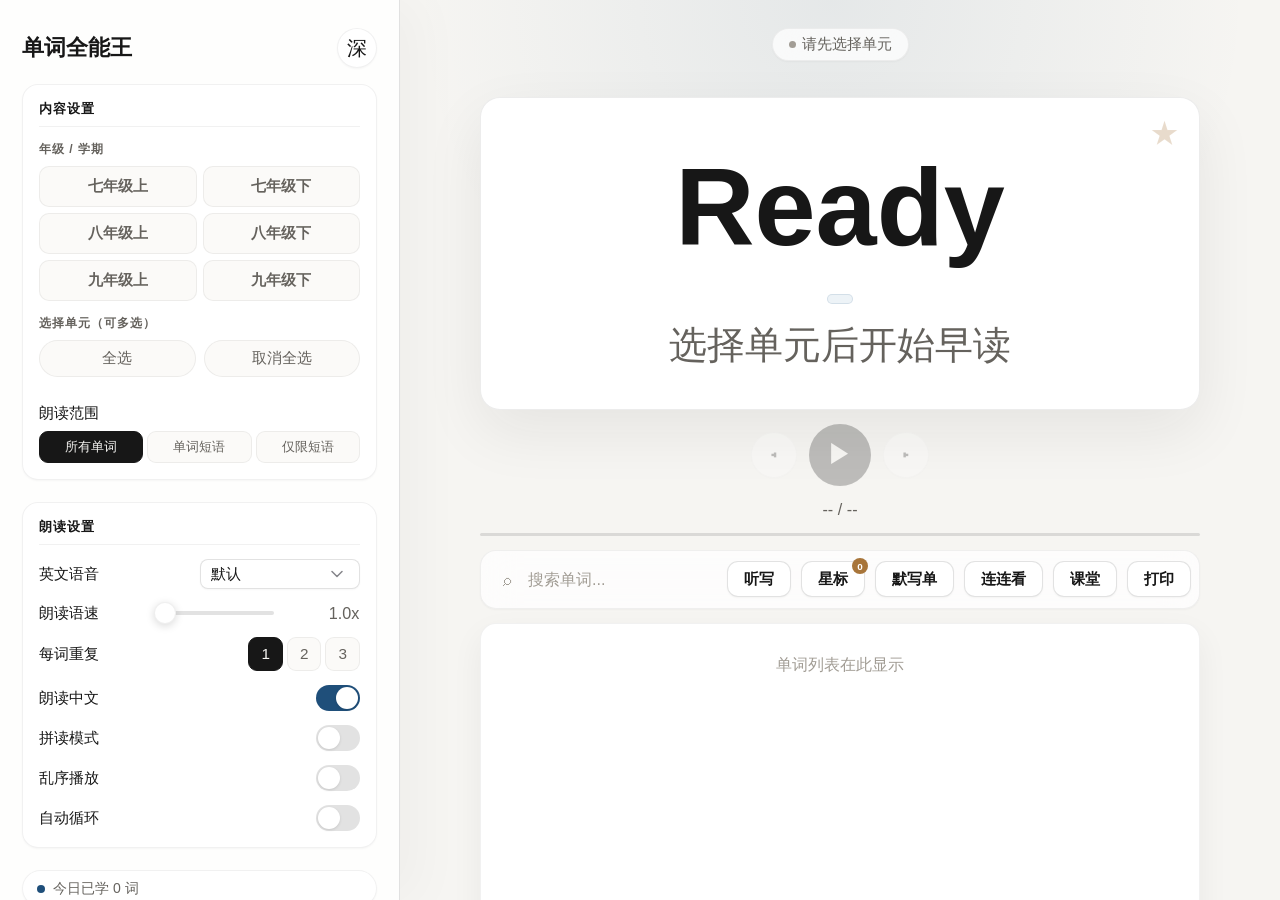
==== commit f89ad2bd: "更新" ====
--- a/index.html
+++ b/index.html
@@ -70,6 +70,7 @@
       <div class="word-pos" id="wordPos"></div>
       <div class="word-zh" id="wordZh">选择单元后开始早读</div>
     </div>
+    <div class="audio-source-badge hidden" id="audioSourceBadge">语音来源：--</div>
 
     <div class="controls">
       <button class="ctrl-btn" id="btnPrev" disabled title="上一个 (←)">◂</button>
@@ -90,6 +91,7 @@
       <button class="tool-btn dict-btn-main" id="btnFavFilter" title="只看收藏"><span>星标</span><span class="fav-count hidden" id="favCountBadge">0</span></button>
       <button class="tool-btn dict-btn-main" id="btnWorksheet" title="默写单">默写单</button>
       <button class="tool-btn dict-btn-main" id="btnGame" title="单词连连看">连连看</button>
+      <button class="tool-btn dict-btn-main" id="btnClassroom" title="课堂模式">课堂</button>
       <div class="menu-wrap">
         <button class="tool-btn dict-btn-main" id="btnPrintExport" title="打印/导出">打印</button>
         <div id="printExportMenu" class="print-menu hidden-menu">
@@ -103,6 +105,7 @@
     <div class="word-list-panel" id="wordListPanel">
       <div class="empty-state">单词列表在此显示</div>
     </div>
+    <button class="classroom-exit hidden" id="btnClassroomExit">退出课堂模式</button>
 
     <div class="dictation-panel" id="dictationPanel">
       <div class="panel-header">
--- a/styles.css
+++ b/styles.css
@@ -419,9 +419,25 @@
 .modal-box textarea:focus { outline: none; border-color: var(--primary); box-shadow: 0 0 0 4px rgba(0,113,227,0.08); }
 .worksheet-modal { max-width: 820px; max-height: 85vh; overflow-y: auto; }
 .worksheet-preview { margin: 14px 0; overflow-x: auto; }
+.worksheet-empty {
+  text-align: center;
+  padding: 40px;
+  color: var(--text-tertiary);
+}
 .ws-table { width: 100%; border-collapse: collapse; table-layout: fixed; }
 .ws-table th { border: 1px solid #000; padding: 6px 4px; font-size: 0.78rem; text-align: center; font-weight: 600; background: #f0f0f0; }
+.ws-table th:nth-child(1) { width: 5%; }
+.ws-table th:nth-child(2) { width: 22%; }
+.ws-table th:nth-child(3) { width: 14%; }
+.ws-table th:nth-child(4) { width: 20%; }
+.ws-table th:nth-child(5) { width: 20%; }
+.ws-table th:nth-child(6) { width: 19%; }
 .ws-table td { border: 1px solid #000; padding: 8px 6px; font-size: 0.85rem; vertical-align: middle; }
+.ws-index {
+  text-align: center;
+  font-size: 0.75rem;
+  padding: 4px 2px !important;
+}
 .ws-table .ws-word { font-weight: 600; text-align: center; }
 .ws-table .ws-pos { text-align: center; font-size: 0.78rem; color: #555; font-style: italic; }
 .ws-table .ws-blank { height: 28px; }
@@ -754,6 +770,15 @@
   margin-top: 12px;
 }
 .word-card .card-star { color: var(--accent); }
+.audio-source-badge {
+  border: 1px solid var(--border);
+  border-radius: 999px;
+  padding: 6px 12px;
+  color: var(--text-secondary);
+  background: rgba(255,255,255,0.72);
+  font-size: 0.76rem;
+  box-shadow: var(--shadow-sm);
+}
 
 .controls { gap: 12px; }
 .ctrl-btn {
@@ -786,6 +811,49 @@
   background: rgba(255,255,255,0.72);
   backdrop-filter: blur(18px);
   box-shadow: var(--shadow-sm);
+}
+.classroom-exit {
+  position: fixed;
+  right: 24px;
+  top: 24px;
+  z-index: 120;
+  border: 1px solid var(--border-strong);
+  border-radius: 999px;
+  background: var(--surface);
+  color: var(--text);
+  padding: 9px 18px;
+  font-weight: 700;
+  cursor: pointer;
+  box-shadow: var(--shadow);
+}
+body.classroom-mode .sidebar,
+body.classroom-mode .mobile-top,
+body.classroom-mode .toolbar,
+body.classroom-mode .word-list-panel,
+body.classroom-mode .badge,
+body.classroom-mode .prog-mini,
+body.classroom-mode .app-footer,
+body.classroom-mode .dictation-panel {
+  display: none !important;
+}
+body.classroom-mode .app {
+  display: block;
+}
+body.classroom-mode .main {
+  min-height: 100vh;
+  max-height: none;
+  justify-content: center;
+  padding: 48px 32px;
+}
+body.classroom-mode .word-card {
+  width: min(980px, 94vw);
+  padding: 72px 80px 62px;
+}
+body.classroom-mode .word-card .word-en {
+  font-size: clamp(4.8rem, 13vw, 9rem);
+}
+body.classroom-mode .word-card .word-zh {
+  font-size: clamp(2rem, 5vw, 3.4rem);
 }
 .menu-wrap { position: relative; }
 .print-menu {
@@ -968,6 +1036,19 @@
   min-height: 40px;
   align-items: center;
 }
+.student-number {
+  width: 56px;
+  height: 56px;
+  border-radius: 50%;
+  background: var(--accent);
+  color: #fff;
+  display: flex;
+  align-items: center;
+  justify-content: center;
+  font-size: 1.3rem;
+  font-weight: 800;
+  box-shadow: 0 4px 12px rgba(168,117,58,0.22);
+}
 .dict-status {
   color: var(--text-secondary);
   font-size: 1rem;
@@ -1045,6 +1126,51 @@
   font-weight: 600;
   margin-left: auto;
 }
+.game-empty-state {
+  min-height: 260px;
+  display: flex;
+  align-items: center;
+  justify-content: center;
+  border: 1px dashed var(--border-strong);
+  border-radius: 16px;
+  color: var(--text-secondary);
+  background: #fbfaf8;
+}
+body.dark .game-empty-state { background: #1e2021; }
+.game-board-pk {
+  display: flex;
+  gap: 30px;
+  align-items: start;
+}
+.game-board-solo {
+  display: flex;
+  justify-content: center;
+}
+.game-board-solo-inner {
+  flex: 1;
+  max-width: 520px;
+}
+.game-player-zone {
+  flex: 1;
+  min-width: 0;
+  position: relative;
+}
+.game-time-inline {
+  font-size: 2rem;
+  font-weight: 800;
+}
+.game-player-celebrate {
+  display: none;
+  text-align: center;
+  padding: 20px;
+  font-size: 2rem;
+  animation: celebrateBounce 0.5s infinite alternate;
+  position: absolute;
+  top: 50%;
+  left: 50%;
+  transform: translate(-50%,-50%);
+  pointer-events: none;
+}
 .game-celebrate {
   text-align: center;
   padding: 40px;
@@ -1076,6 +1202,11 @@
   border-width: 1px;
   box-shadow: none;
   font-size: 1.05rem;
+}
+.game-pos {
+  opacity: 0.4;
+  font-size: 0.65em;
+  font-weight: 400;
 }
 .game-item:hover,
 .game-item.selected {
@@ -1124,4 +1255,11 @@
     left: auto;
   }
   .word-list-panel { height: 220px; max-height: 220px; }
-}
+  .game-board-pk {
+    flex-direction: column;
+  }
+  .game-player-divider {
+    width: 100%;
+    height: 1px;
+  }
+}
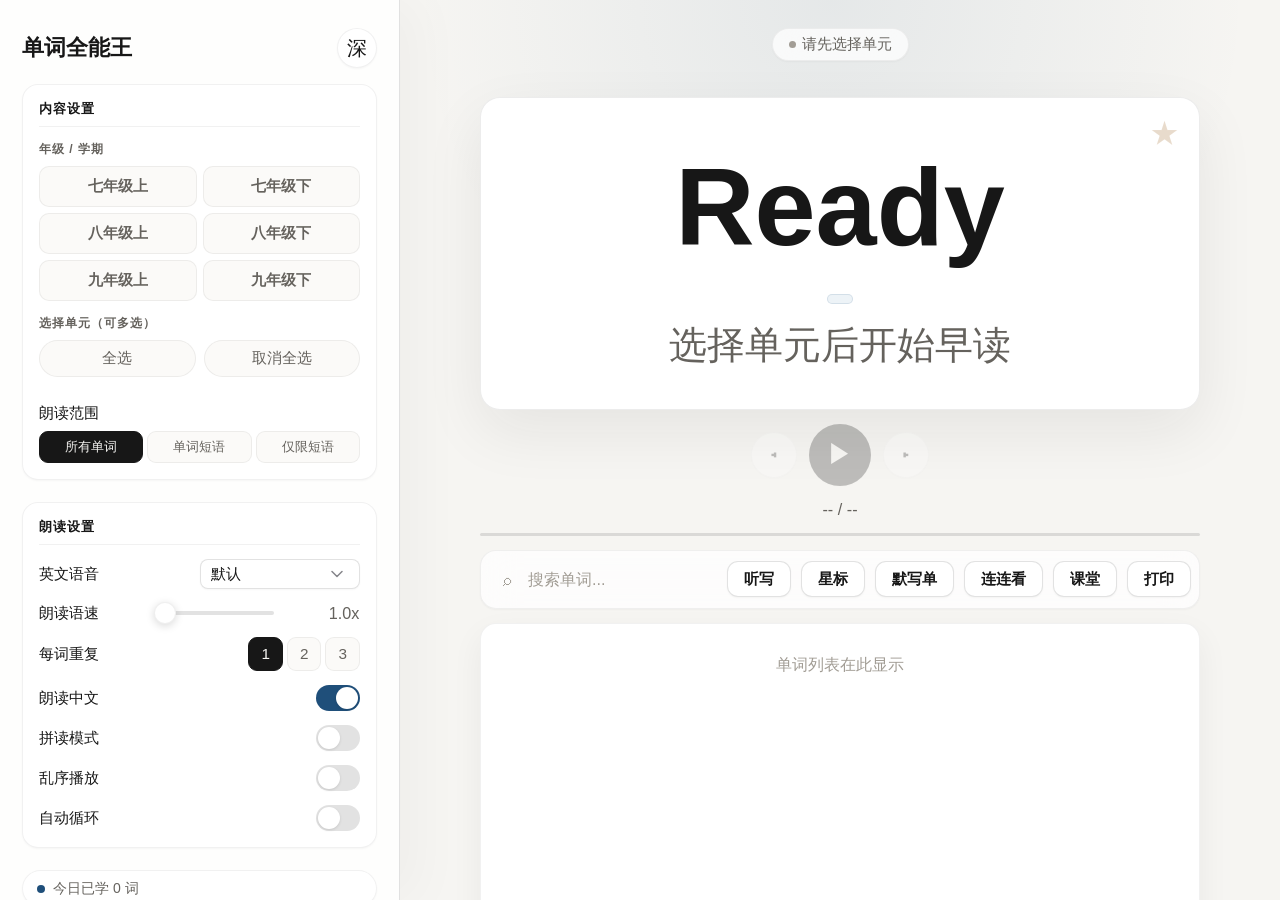
==== commit 774465e2: "更改" ====
--- a/index.html
+++ b/index.html
@@ -168,6 +168,10 @@
       <p class="dict-status" id="dictStatus">准备听写，随机抽取 15 个单词</p>
       <div class="dict-grid" id="dictGrid"></div>
       <div class="dict-answers hidden" id="dictAnswers"></div>
+      <div class="dict-review-actions hidden" id="dictReviewActions">
+        <button class="btn-ghost auto-button" id="btnDictReplay">再听本次</button>
+        <button class="btn-ghost auto-button" id="btnDictStarAll">星标本次</button>
+      </div>
       <div class="dict-actions">
         <button class="btn-primary auto-button" id="btnDictStart">开始听写</button>
         <button class="btn-ghost auto-button hidden" id="btnDictPause">暂停</button>
@@ -233,6 +237,7 @@
     <div class="form-group"><span class="form-label">目标单元</span><select id="importUnitSelect"><option value="">-- 请先选择年级 --</option></select></div>
     <div class="hint">每行一个单词，格式：<code>英文 | 中文</code><br>支持 Tab 分隔（从 Excel 直接粘贴）</div>
     <textarea id="importTextarea" placeholder="apple | 苹果&#10;book | 书&#10;cat | 猫"></textarea>
+    <div class="import-preview" id="importPreview">尚未解析</div>
     <div class="modal-actions">
       <button class="danger" id="btnImportClear">清空本单元</button>
       <div class="modal-spacer"></div>
--- a/styles.css
+++ b/styles.css
@@ -417,6 +417,15 @@
   font-family: "SF Mono","Consolas",monospace; line-height: 1.8; resize: vertical;
 }
 .modal-box textarea:focus { outline: none; border-color: var(--primary); box-shadow: 0 0 0 4px rgba(0,113,227,0.08); }
+.import-preview {
+  border: 1px solid var(--border);
+  border-radius: 12px;
+  background: #fbfaf8;
+  color: var(--text-secondary);
+  padding: 10px 12px;
+  font-size: 0.86rem;
+}
+body.dark .import-preview { background: #1e2021; }
 .worksheet-modal { max-width: 820px; max-height: 85vh; overflow-y: auto; }
 .worksheet-preview { margin: 14px 0; overflow-x: auto; }
 .worksheet-empty {
@@ -1059,6 +1068,13 @@
   display: flex;
   gap: 10px;
   justify-content: center;
+}
+.dict-review-actions {
+  margin-top: 12px;
+  display: flex;
+  gap: 10px;
+  justify-content: center;
+  flex-wrap: wrap;
 }
 .auto-button {
   width: auto;
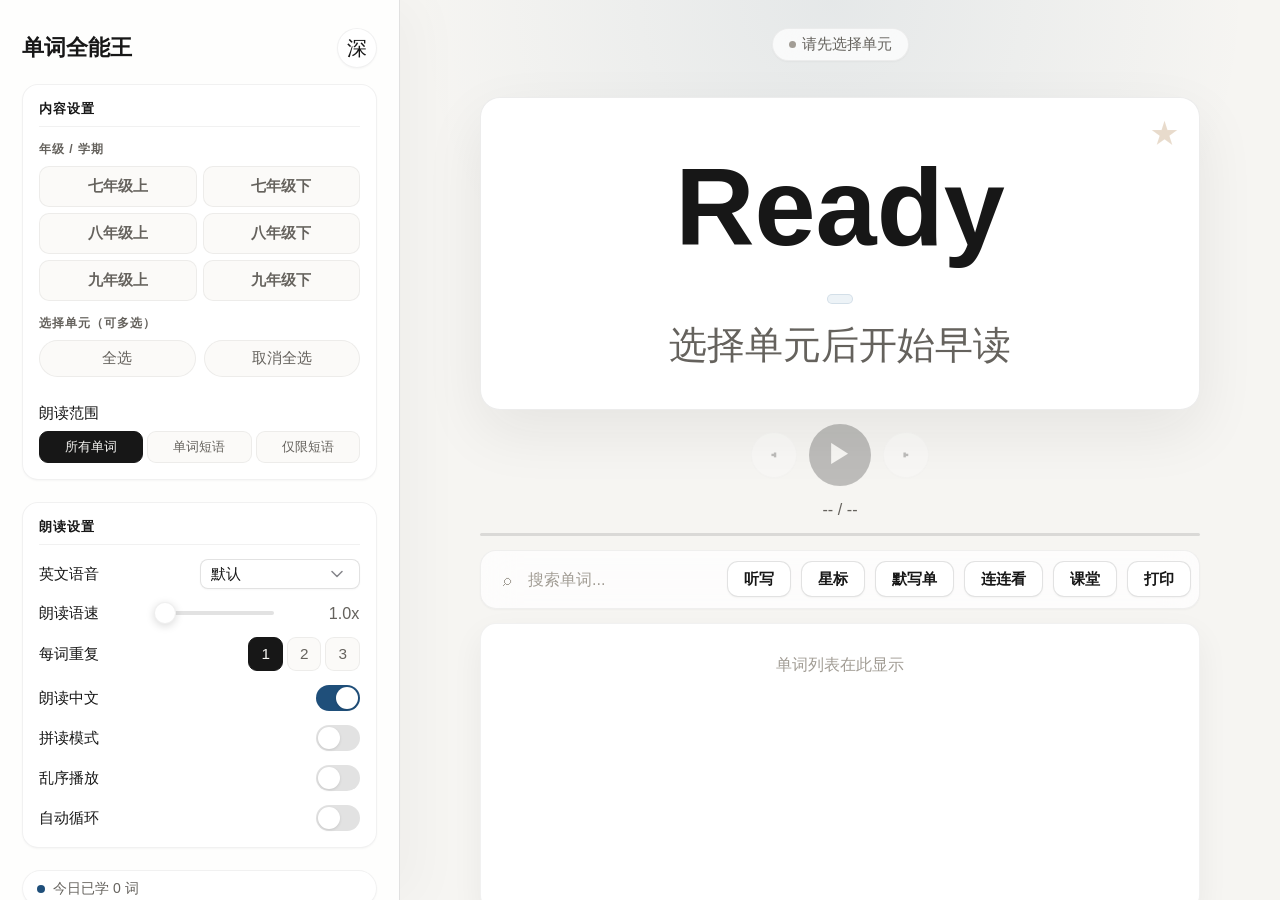
==== commit 103b0062: "更新" ====
--- a/index.html
+++ b/index.html
@@ -249,6 +249,10 @@
 </div>
 
 <div class="toast" id="toast"></div>
+<div class="update-banner hidden" id="updateBanner">
+  <span>发现新版本</span>
+  <button id="btnUpdateNow">刷新更新</button>
+</div>
 
 <script src="data.js"></script>
 <script src="syllables.js"></script>
--- a/styles.css
+++ b/styles.css
@@ -359,9 +359,11 @@
 
 /* ===== Word List ===== */
 .word-list-panel {
-  width: 100%; max-width: 700px; height: 400px; overflow-y: auto; flex-shrink: 0;
+  width: 100%; max-width: 700px; height: clamp(220px, 32vh, 400px); overflow-y: auto; flex-shrink: 0;
   background: var(--surface); border-radius: var(--radius);
   padding: 6px 0; box-shadow: var(--shadow); border: 1px solid var(--border);
+  overscroll-behavior: contain;
+  scroll-behavior: smooth;
 }
 .word-list-panel::-webkit-scrollbar { width: 5px; }
 .word-list-panel::-webkit-scrollbar-thumb { background: var(--border-strong); border-radius: 3px; }
@@ -505,6 +507,33 @@
   z-index: 300; box-shadow: 0 8px 32px rgba(0,0,0,0.18);
 }
 .toast.show { opacity: 1; }
+.update-banner {
+  position: fixed;
+  left: 50%;
+  bottom: 22px;
+  transform: translateX(-50%);
+  z-index: 320;
+  display: flex;
+  align-items: center;
+  gap: 12px;
+  padding: 10px 12px 10px 16px;
+  border: 1px solid var(--border-strong);
+  border-radius: 999px;
+  background: var(--surface);
+  color: var(--text);
+  box-shadow: var(--shadow-lg);
+  font-size: 0.88rem;
+  font-weight: 650;
+}
+.update-banner button {
+  border: none;
+  border-radius: 999px;
+  background: var(--text);
+  color: var(--bg);
+  padding: 7px 12px;
+  cursor: pointer;
+  font-weight: 700;
+}
 
 /* ===== Mobile ===== */
 .mobile-top { display: none; padding: 12px 16px; align-items: center; justify-content: space-between; background: var(--glass); backdrop-filter: blur(20px); -webkit-backdrop-filter: blur(20px); border-bottom: 1px solid var(--border); position: sticky; top: 0; z-index: 60; }
@@ -599,7 +628,7 @@
   border-right: 1px solid var(--border-strong);
   box-shadow: 18px 0 50px rgba(23,23,23,0.03);
 }
-.main { padding: 28px 36px 24px; gap: 14px; }
+.main { padding: 28px 36px 24px; gap: 14px; overflow-y: auto; }
 .sidebar-header h1,
 .mobile-top h1 {
   font-size: 1.22rem;
@@ -945,7 +974,7 @@
 }
 
 .word-list-panel {
-  height: 360px;
+  height: clamp(220px, 32vh, 360px);
   border-radius: 16px;
   box-shadow: var(--shadow);
   border: 1px solid var(--border);
@@ -1243,7 +1272,7 @@
     min-width: min(86vw, 340px);
     padding: 18px;
   }
-  .main { padding: 12px 10px 18px; }
+  .main { padding: 12px 10px 18px; max-height: none; overflow-y: visible; }
   .word-card {
     width: 100%;
     padding: 28px 18px 24px;
